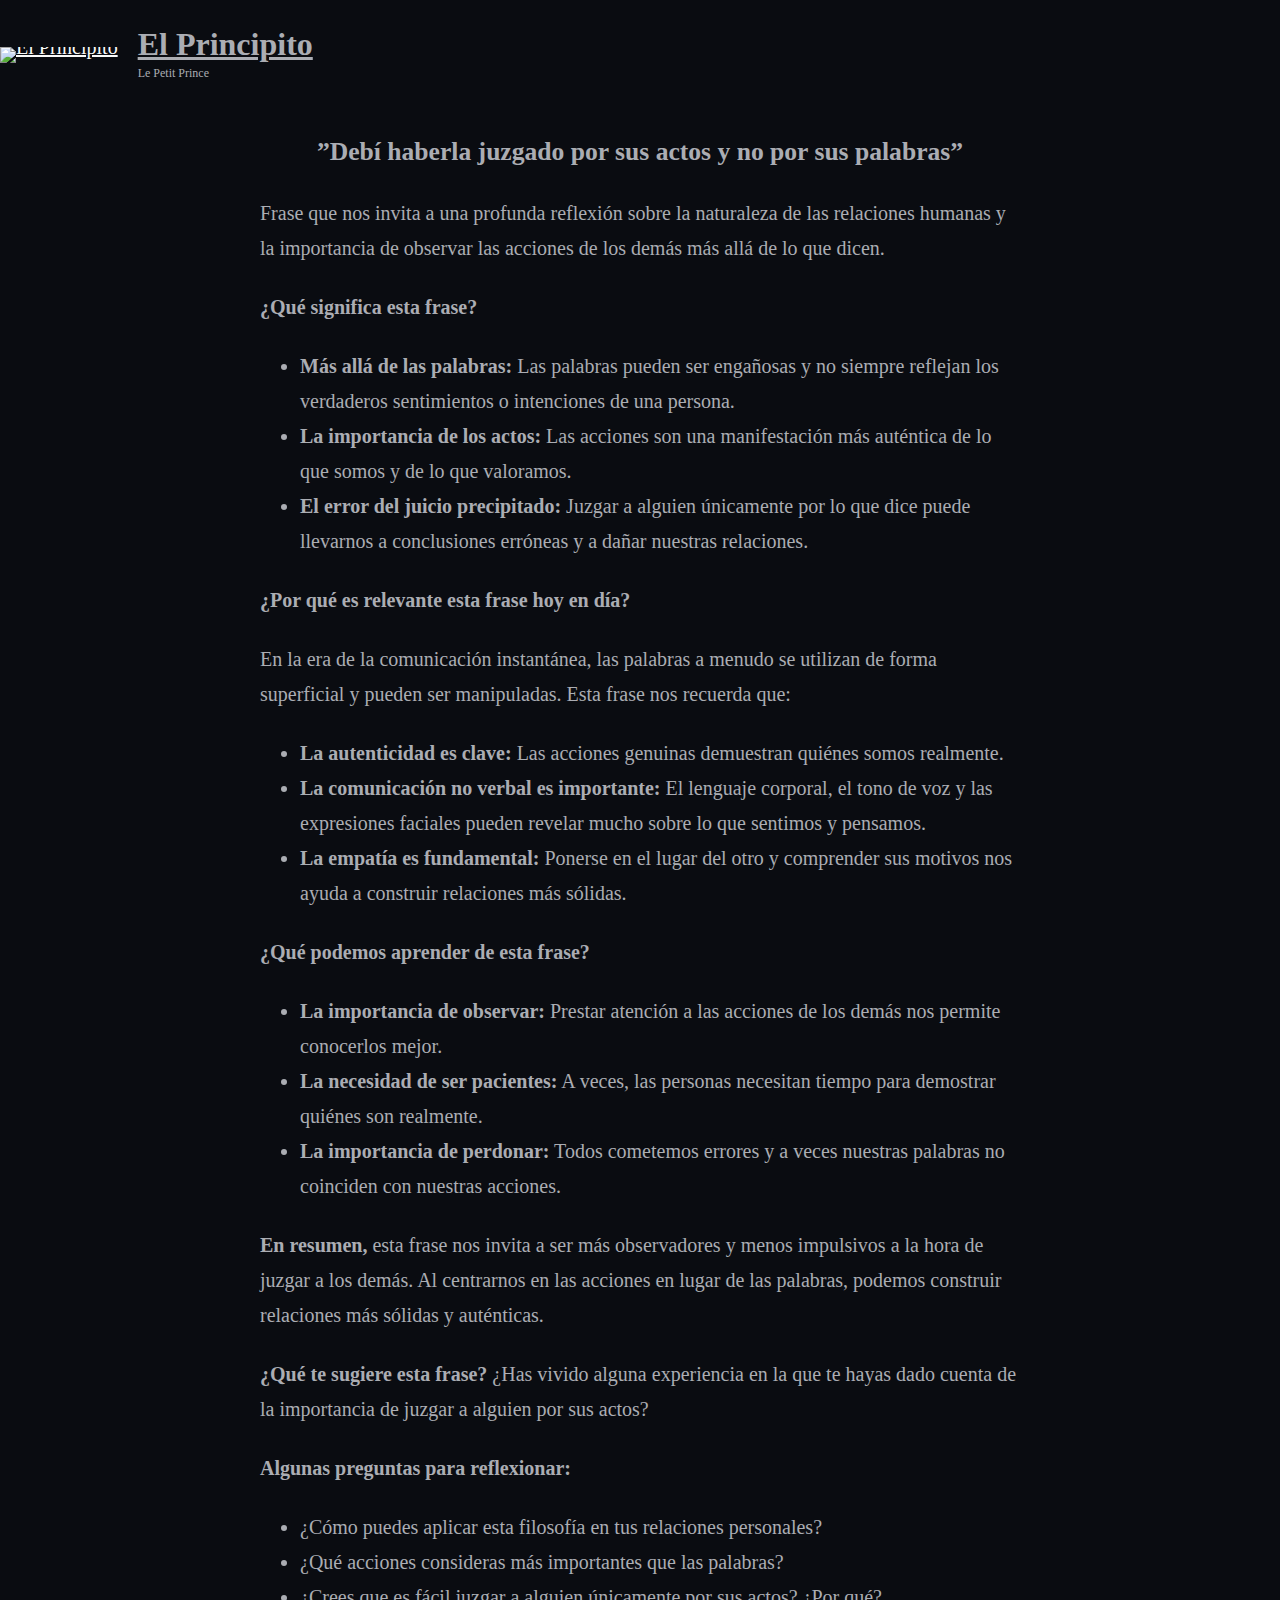
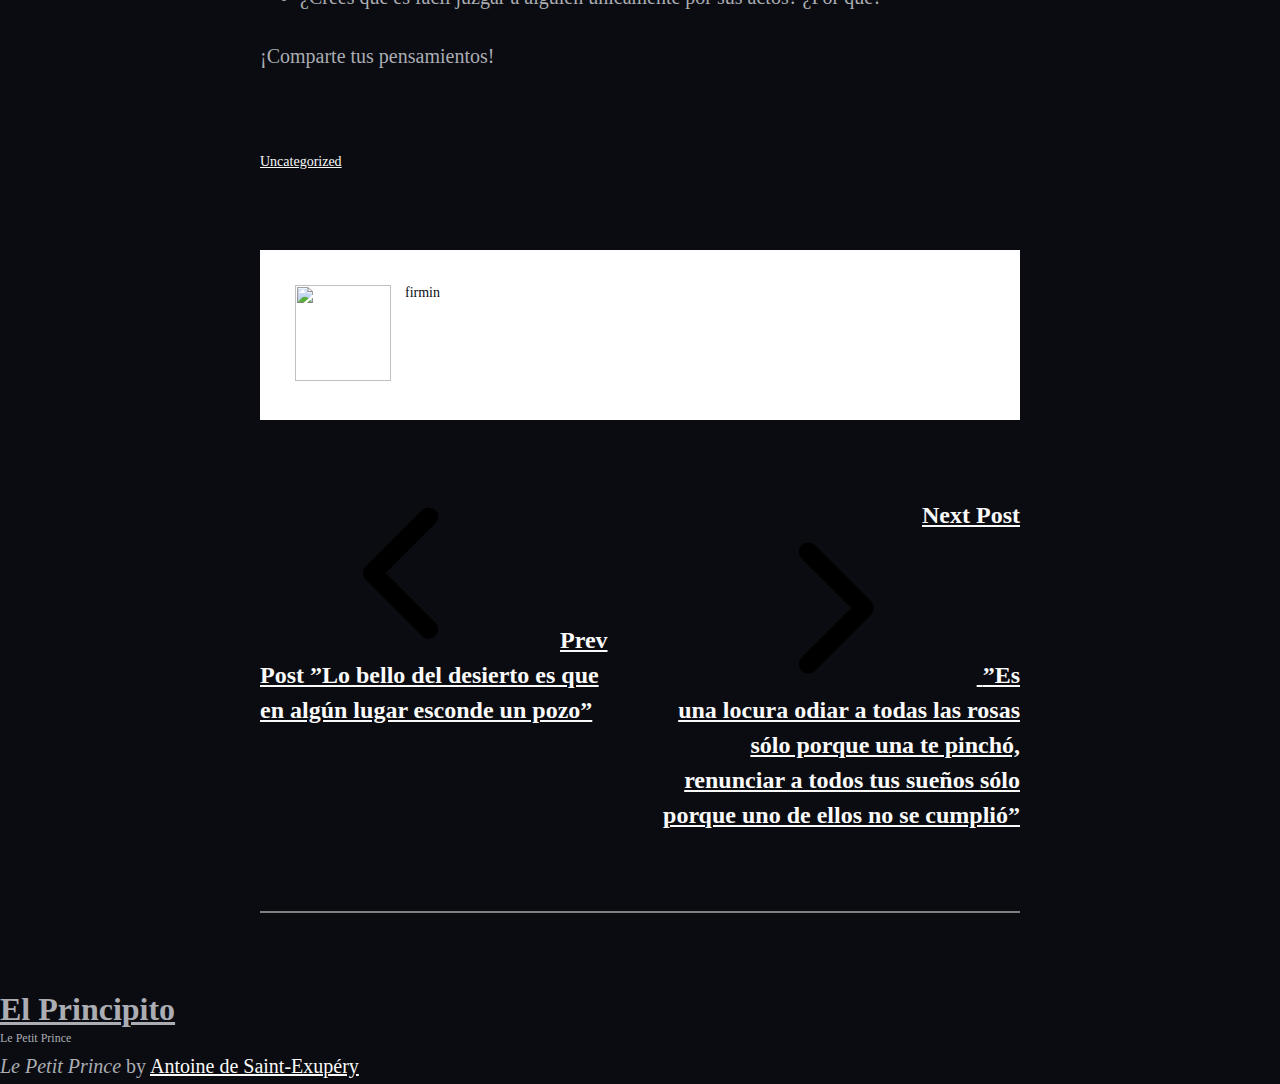
==== debi-haberla-juzgado-por-sus-actos-y-no-por-sus-palabras/index.html @ 92336f05 "El Principito" ====
<!DOCTYPE html>
<html lang="es">
<head>
	<meta charset="UTF-8">
	<meta name="viewport" content="width=device-width, initial-scale=1">
<meta name="robots" content="max-image-preview:large">
<title>”Debí haberla juzgado por sus actos y no por sus palabras” &#8211; El Principito</title>
<link rel="dns-prefetch" href="https:">
<link rel="alternate" type="application/rss+xml" title="El Principito &raquo; Feed" href="https:/feed/">
<link rel="alternate" type="application/rss+xml" title="El Principito &raquo; Feed de los comentarios" href="https:/comments/feed/">
<link rel="alternate" type="application/rss+xml" title="El Principito &raquo; Comentario ”Debí haberla juzgado por sus actos y no por sus palabras” del feed" href="https:/debi-haberla-juzgado-por-sus-actos-y-no-por-sus-palabras/feed/">
<script>
window._wpemojiSettings = {"baseUrl":"https:\/\/s.w.org\/images\/core\/emoji\/15.0.3\/72x72\/","ext":".png","svgUrl":"https:\/\/s.w.org\/images\/core\/emoji\/15.0.3\/svg\/","svgExt":".svg","source":{"concatemoji":"https:\/wp-includes\/js\/wp-emoji-release.min.js?ver=6.6.2"}};
/*! This file is auto-generated */
!function(i,n){var o,s,e;function c(e){try{var t={supportTests:e,timestamp:(new Date).valueOf()};sessionStorage.setItem(o,JSON.stringify(t))}catch(e){}}function p(e,t,n){e.clearRect(0,0,e.canvas.width,e.canvas.height),e.fillText(t,0,0);var t=new Uint32Array(e.getImageData(0,0,e.canvas.width,e.canvas.height).data),r=(e.clearRect(0,0,e.canvas.width,e.canvas.height),e.fillText(n,0,0),new Uint32Array(e.getImageData(0,0,e.canvas.width,e.canvas.height).data));return t.every(function(e,t){return e===r[t]})}function u(e,t,n){switch(t){case"flag":return n(e,"🏳️‍⚧️","🏳️​⚧️")?!1:!n(e,"🇺🇳","🇺​🇳")&&!n(e,"🏴󠁧󠁢󠁥󠁮󠁧󠁿","🏴​󠁧​󠁢​󠁥​󠁮​󠁧​󠁿");case"emoji":return!n(e,"🐦‍⬛","🐦​⬛")}return!1}function f(e,t,n){var r="undefined"!=typeof WorkerGlobalScope&&self instanceof WorkerGlobalScope?new OffscreenCanvas(300,150):i.createElement("canvas"),a=r.getContext("2d",{willReadFrequently:!0}),o=(a.textBaseline="top",a.font="600 32px Arial",{});return e.forEach(function(e){o[e]=t(a,e,n)}),o}function t(e){var t=i.createElement("script");t.src=e,t.defer=!0,i.head.appendChild(t)}"undefined"!=typeof Promise&&(o="wpEmojiSettingsSupports",s=["flag","emoji"],n.supports={everything:!0,everythingExceptFlag:!0},e=new Promise(function(e){i.addEventListener("DOMContentLoaded",e,{once:!0})}),new Promise(function(t){var n=function(){try{var e=JSON.parse(sessionStorage.getItem(o));if("object"==typeof e&&"number"==typeof e.timestamp&&(new Date).valueOf()<e.timestamp+604800&&"object"==typeof e.supportTests)return e.supportTests}catch(e){}return null}();if(!n){if("undefined"!=typeof Worker&&"undefined"!=typeof OffscreenCanvas&&"undefined"!=typeof URL&&URL.createObjectURL&&"undefined"!=typeof Blob)try{var e="postMessage("+f.toString()+"("+[JSON.stringify(s),u.toString(),p.toString()].join(",")+"));",r=new Blob([e],{type:"text/javascript"}),a=new Worker(URL.createObjectURL(r),{name:"wpTestEmojiSupports"});return void(a.onmessage=function(e){c(n=e.data),a.terminate(),t(n)})}catch(e){}c(n=f(s,u,p))}t(n)}).then(function(e){for(var t in e)n.supports[t]=e[t],n.supports.everything=n.supports.everything&&n.supports[t],"flag"!==t&&(n.supports.everythingExceptFlag=n.supports.everythingExceptFlag&&n.supports[t]);n.supports.everythingExceptFlag=n.supports.everythingExceptFlag&&!n.supports.flag,n.DOMReady=!1,n.readyCallback=function(){n.DOMReady=!0}}).then(function(){return e}).then(function(){var e;n.supports.everything||(n.readyCallback(),(e=n.source||{}).concatemoji?t(e.concatemoji):e.wpemoji&&e.twemoji&&(t(e.twemoji),t(e.wpemoji)))}))}((window,document),window._wpemojiSettings);
</script>
<style id="wp-block-site-logo-inline-css">.wp-block-site-logo{box-sizing:border-box;line-height:0}.wp-block-site-logo a{display:inline-block;line-height:0}.wp-block-site-logo.is-default-size img{height:auto;width:120px}.wp-block-site-logo img{height:auto;max-width:100%}.wp-block-site-logo a,.wp-block-site-logo img{border-radius:inherit}.wp-block-site-logo.aligncenter{margin-left:auto;margin-right:auto;text-align:center}:root :where(.wp-block-site-logo.is-style-rounded){border-radius:9999px}</style>
<style id="wp-block-site-title-inline-css">:root :where(.wp-block-site-title a){color:inherit}</style>
<style id="wp-block-group-inline-css">.wp-block-group{box-sizing:border-box}:where(.wp-block-group.wp-block-group-is-layout-constrained){position:relative}</style>
<style id="wp-block-group-theme-inline-css">:where(.wp-block-group.has-background){padding:1.25em 2.375em}</style>
<style id="wp-block-template-part-theme-inline-css">:root :where(.wp-block-template-part.has-background){margin-bottom:0;margin-top:0;padding:1.25em 2.375em}</style>
<style id="wp-block-post-title-inline-css">.wp-block-post-title{box-sizing:border-box;word-break:break-word}.wp-block-post-title a{display:inline-block}</style>
<style id="wp-block-post-featured-image-inline-css">.wp-block-post-featured-image{margin-left:0;margin-right:0}.wp-block-post-featured-image a{display:block;height:100%}.wp-block-post-featured-image :where(img){box-sizing:border-box;height:auto;max-width:100%;vertical-align:bottom;width:100%}.wp-block-post-featured-image.alignfull img,.wp-block-post-featured-image.alignwide img{width:100%}.wp-block-post-featured-image .wp-block-post-featured-image__overlay.has-background-dim{background-color:#000;inset:0;position:absolute}.wp-block-post-featured-image{position:relative}.wp-block-post-featured-image .wp-block-post-featured-image__overlay.has-background-gradient{background-color:initial}.wp-block-post-featured-image .wp-block-post-featured-image__overlay.has-background-dim-0{opacity:0}.wp-block-post-featured-image .wp-block-post-featured-image__overlay.has-background-dim-10{opacity:.1}.wp-block-post-featured-image .wp-block-post-featured-image__overlay.has-background-dim-20{opacity:.2}.wp-block-post-featured-image .wp-block-post-featured-image__overlay.has-background-dim-30{opacity:.3}.wp-block-post-featured-image .wp-block-post-featured-image__overlay.has-background-dim-40{opacity:.4}.wp-block-post-featured-image .wp-block-post-featured-image__overlay.has-background-dim-50{opacity:.5}.wp-block-post-featured-image .wp-block-post-featured-image__overlay.has-background-dim-60{opacity:.6}.wp-block-post-featured-image .wp-block-post-featured-image__overlay.has-background-dim-70{opacity:.7}.wp-block-post-featured-image .wp-block-post-featured-image__overlay.has-background-dim-80{opacity:.8}.wp-block-post-featured-image .wp-block-post-featured-image__overlay.has-background-dim-90{opacity:.9}.wp-block-post-featured-image .wp-block-post-featured-image__overlay.has-background-dim-100{opacity:1}.wp-block-post-featured-image:where(.alignleft,.alignright){width:100%}</style>
<style id="wp-block-paragraph-inline-css">.is-small-text{font-size:.875em}.is-regular-text{font-size:1em}.is-large-text{font-size:2.25em}.is-larger-text{font-size:3em}.has-drop-cap:not(:focus):first-letter{float:left;font-size:8.4em;font-style:normal;font-weight:100;line-height:.68;margin:.05em .1em 0 0;text-transform:uppercase}body.rtl .has-drop-cap:not(:focus):first-letter{float:none;margin-left:.1em}p.has-drop-cap.has-background{overflow:hidden}:root :where(p.has-background){padding:1.25em 2.375em}:where(p.has-text-color:not(.has-link-color)) a{color:inherit}p.has-text-align-left[style*="writing-mode:vertical-lr"],p.has-text-align-right[style*="writing-mode:vertical-rl"]{rotate:180deg}</style>
<style id="wp-block-list-inline-css">ol,ul{box-sizing:border-box}:root :where(ul.has-background,ol.has-background){padding:1.25em 2.375em}</style>
<style id="wp-block-spacer-inline-css">.wp-block-spacer{clear:both}</style>
<style id="wp-block-post-terms-inline-css">.wp-block-post-terms{box-sizing:border-box}.wp-block-post-terms .wp-block-post-terms__separator{white-space:pre-wrap}</style>
<style id="wp-block-post-author-inline-css">.wp-block-post-author{display:flex;flex-wrap:wrap}.wp-block-post-author__byline{font-size:.5em;margin-bottom:0;margin-top:0;width:100%}.wp-block-post-author__avatar{margin-right:1em}.wp-block-post-author__bio{font-size:.7em;margin-bottom:.7em}.wp-block-post-author__content{flex-basis:0;flex-grow:1}.wp-block-post-author__name{margin:0}</style>
<style id="wp-block-post-navigation-link-inline-css">.wp-block-post-navigation-link .wp-block-post-navigation-link__arrow-previous{display:inline-block;margin-right:1ch}.wp-block-post-navigation-link .wp-block-post-navigation-link__arrow-previous:not(.is-arrow-chevron){transform:scaleX(1)}.wp-block-post-navigation-link .wp-block-post-navigation-link__arrow-next{display:inline-block;margin-left:1ch}.wp-block-post-navigation-link .wp-block-post-navigation-link__arrow-next:not(.is-arrow-chevron){transform:scaleX(1)}.wp-block-post-navigation-link.has-text-align-left[style*="writing-mode: vertical-lr"],.wp-block-post-navigation-link.has-text-align-right[style*="writing-mode: vertical-rl"]{rotate:180deg}</style>
<style id="wp-block-columns-inline-css">.wp-block-columns{align-items:normal!important;box-sizing:border-box;display:flex;flex-wrap:wrap!important}@media (min-width:782px){.wp-block-columns{flex-wrap:nowrap!important}}.wp-block-columns.are-vertically-aligned-top{align-items:flex-start}.wp-block-columns.are-vertically-aligned-center{align-items:center}.wp-block-columns.are-vertically-aligned-bottom{align-items:flex-end}@media (max-width:781px){.wp-block-columns:not(.is-not-stacked-on-mobile)>.wp-block-column{flex-basis:100%!important}}@media (min-width:782px){.wp-block-columns:not(.is-not-stacked-on-mobile)>.wp-block-column{flex-basis:0;flex-grow:1}.wp-block-columns:not(.is-not-stacked-on-mobile)>.wp-block-column[style*=flex-basis]{flex-grow:0}}.wp-block-columns.is-not-stacked-on-mobile{flex-wrap:nowrap!important}.wp-block-columns.is-not-stacked-on-mobile>.wp-block-column{flex-basis:0;flex-grow:1}.wp-block-columns.is-not-stacked-on-mobile>.wp-block-column[style*=flex-basis]{flex-grow:0}:where(.wp-block-columns){margin-bottom:1.75em}:where(.wp-block-columns.has-background){padding:1.25em 2.375em}.wp-block-column{flex-grow:1;min-width:0;overflow-wrap:break-word;word-break:break-word}.wp-block-column.is-vertically-aligned-top{align-self:flex-start}.wp-block-column.is-vertically-aligned-center{align-self:center}.wp-block-column.is-vertically-aligned-bottom{align-self:flex-end}.wp-block-column.is-vertically-aligned-stretch{align-self:stretch}.wp-block-column.is-vertically-aligned-bottom,.wp-block-column.is-vertically-aligned-center,.wp-block-column.is-vertically-aligned-top{width:100%}</style>
<style id="wp-block-separator-inline-css">@charset "UTF-8";.wp-block-separator{border:none;border-top:2px solid}:root :where(.wp-block-separator.is-style-dots){height:auto;line-height:1;text-align:center}:root :where(.wp-block-separator.is-style-dots):before{color:currentColor;content:"···";font-family:serif;font-size:1.5em;letter-spacing:2em;padding-left:2em}.wp-block-separator.is-style-dots{background:none!important;border:none!important}</style>
<style id="wp-block-separator-theme-inline-css">.wp-block-separator.has-css-opacity{opacity:.4}.wp-block-separator{border:none;border-bottom:2px solid;margin-left:auto;margin-right:auto}.wp-block-separator.has-alpha-channel-opacity{opacity:1}.wp-block-separator:not(.is-style-wide):not(.is-style-dots){width:100px}.wp-block-separator.has-background:not(.is-style-dots){border-bottom:none;height:1px}.wp-block-separator.has-background:not(.is-style-wide):not(.is-style-dots){height:2px}</style>
<style id="wp-block-buttons-inline-css">.wp-block-buttons.is-vertical{flex-direction:column}.wp-block-buttons.is-vertical>.wp-block-button:last-child{margin-bottom:0}.wp-block-buttons>.wp-block-button{display:inline-block;margin:0}.wp-block-buttons.is-content-justification-left{justify-content:flex-start}.wp-block-buttons.is-content-justification-left.is-vertical{align-items:flex-start}.wp-block-buttons.is-content-justification-center{justify-content:center}.wp-block-buttons.is-content-justification-center.is-vertical{align-items:center}.wp-block-buttons.is-content-justification-right{justify-content:flex-end}.wp-block-buttons.is-content-justification-right.is-vertical{align-items:flex-end}.wp-block-buttons.is-content-justification-space-between{justify-content:space-between}.wp-block-buttons.aligncenter{text-align:center}.wp-block-buttons:not(.is-content-justification-space-between,.is-content-justification-right,.is-content-justification-left,.is-content-justification-center) .wp-block-button.aligncenter{margin-left:auto;margin-right:auto;width:100%}.wp-block-buttons[style*=text-decoration] .wp-block-button,.wp-block-buttons[style*=text-decoration] .wp-block-button__link{text-decoration:inherit}.wp-block-buttons.has-custom-font-size .wp-block-button__link{font-size:inherit}.wp-block-button.aligncenter{text-align:center}</style>
<style id="wp-block-button-inline-css">.wp-block-button__link{box-sizing:border-box;cursor:pointer;display:inline-block;text-align:center;word-break:break-word}.wp-block-button__link.aligncenter{text-align:center}.wp-block-button__link.alignright{text-align:right}:where(.wp-block-button__link){border-radius:9999px;box-shadow:none;padding:calc(.667em + 2px) calc(1.333em + 2px);text-decoration:none}.wp-block-button[style*=text-decoration] .wp-block-button__link{text-decoration:inherit}.wp-block-buttons>.wp-block-button.has-custom-width{max-width:none}.wp-block-buttons>.wp-block-button.has-custom-width .wp-block-button__link{width:100%}.wp-block-buttons>.wp-block-button.has-custom-font-size .wp-block-button__link{font-size:inherit}.wp-block-buttons>.wp-block-button.wp-block-button__width-25{width:calc(25% - var(--wp--style--block-gap, .5em)*.75)}.wp-block-buttons>.wp-block-button.wp-block-button__width-50{width:calc(50% - var(--wp--style--block-gap, .5em)*.5)}.wp-block-buttons>.wp-block-button.wp-block-button__width-75{width:calc(75% - var(--wp--style--block-gap, .5em)*.25)}.wp-block-buttons>.wp-block-button.wp-block-button__width-100{flex-basis:100%;width:100%}.wp-block-buttons.is-vertical>.wp-block-button.wp-block-button__width-25{width:25%}.wp-block-buttons.is-vertical>.wp-block-button.wp-block-button__width-50{width:50%}.wp-block-buttons.is-vertical>.wp-block-button.wp-block-button__width-75{width:75%}.wp-block-button.is-style-squared,.wp-block-button__link.wp-block-button.is-style-squared{border-radius:0}.wp-block-button.no-border-radius,.wp-block-button__link.no-border-radius{border-radius:0!important}:root :where(.wp-block-button .wp-block-button__link.is-style-outline),:root :where(.wp-block-button.is-style-outline>.wp-block-button__link){border:2px solid;padding:.667em 1.333em}:root :where(.wp-block-button .wp-block-button__link.is-style-outline:not(.has-text-color)),:root :where(.wp-block-button.is-style-outline>.wp-block-button__link:not(.has-text-color)){color:currentColor}:root :where(.wp-block-button .wp-block-button__link.is-style-outline:not(.has-background)),:root :where(.wp-block-button.is-style-outline>.wp-block-button__link:not(.has-background)){background-color:initial;background-image:none}</style>
<style id="wp-emoji-styles-inline-css">img.wp-smiley, img.emoji {
		display: inline !important;
		border: none !important;
		box-shadow: none !important;
		height: 1em !important;
		width: 1em !important;
		margin: 0 0.07em !important;
		vertical-align: -0.1em !important;
		background: none !important;
		padding: 0 !important;
	}</style>
<style id="wp-block-library-inline-css">:root{--wp-admin-theme-color:#007cba;--wp-admin-theme-color--rgb:0,124,186;--wp-admin-theme-color-darker-10:#006ba1;--wp-admin-theme-color-darker-10--rgb:0,107,161;--wp-admin-theme-color-darker-20:#005a87;--wp-admin-theme-color-darker-20--rgb:0,90,135;--wp-admin-border-width-focus:2px;--wp-block-synced-color:#7a00df;--wp-block-synced-color--rgb:122,0,223;--wp-bound-block-color:var(--wp-block-synced-color)}@media (min-resolution:192dpi){:root{--wp-admin-border-width-focus:1.5px}}.wp-element-button{cursor:pointer}:root{--wp--preset--font-size--normal:16px;--wp--preset--font-size--huge:42px}:root .has-very-light-gray-background-color{background-color:#eee}:root .has-very-dark-gray-background-color{background-color:#313131}:root .has-very-light-gray-color{color:#eee}:root .has-very-dark-gray-color{color:#313131}:root .has-vivid-green-cyan-to-vivid-cyan-blue-gradient-background{background:linear-gradient(135deg,#00d084,#0693e3)}:root .has-purple-crush-gradient-background{background:linear-gradient(135deg,#34e2e4,#4721fb 50%,#ab1dfe)}:root .has-hazy-dawn-gradient-background{background:linear-gradient(135deg,#faaca8,#dad0ec)}:root .has-subdued-olive-gradient-background{background:linear-gradient(135deg,#fafae1,#67a671)}:root .has-atomic-cream-gradient-background{background:linear-gradient(135deg,#fdd79a,#004a59)}:root .has-nightshade-gradient-background{background:linear-gradient(135deg,#330968,#31cdcf)}:root .has-midnight-gradient-background{background:linear-gradient(135deg,#020381,#2874fc)}.has-regular-font-size{font-size:1em}.has-larger-font-size{font-size:2.625em}.has-normal-font-size{font-size:var(--wp--preset--font-size--normal)}.has-huge-font-size{font-size:var(--wp--preset--font-size--huge)}.has-text-align-center{text-align:center}.has-text-align-left{text-align:left}.has-text-align-right{text-align:right}#end-resizable-editor-section{display:none}.aligncenter{clear:both}.items-justified-left{justify-content:flex-start}.items-justified-center{justify-content:center}.items-justified-right{justify-content:flex-end}.items-justified-space-between{justify-content:space-between}.screen-reader-text{border:0;clip:rect(1px,1px,1px,1px);clip-path:inset(50%);height:1px;margin:-1px;overflow:hidden;padding:0;position:absolute;width:1px;word-wrap:normal!important}.screen-reader-text:focus{background-color:#ddd;clip:auto!important;clip-path:none;color:#444;display:block;font-size:1em;height:auto;left:5px;line-height:normal;padding:15px 23px 14px;text-decoration:none;top:5px;width:auto;z-index:100000}html :where(.has-border-color){border-style:solid}html :where([style*=border-top-color]){border-top-style:solid}html :where([style*=border-right-color]){border-right-style:solid}html :where([style*=border-bottom-color]){border-bottom-style:solid}html :where([style*=border-left-color]){border-left-style:solid}html :where([style*=border-width]){border-style:solid}html :where([style*=border-top-width]){border-top-style:solid}html :where([style*=border-right-width]){border-right-style:solid}html :where([style*=border-bottom-width]){border-bottom-style:solid}html :where([style*=border-left-width]){border-left-style:solid}html :where(img[class*=wp-image-]){height:auto;max-width:100%}:where(figure){margin:0 0 1em}html :where(.is-position-sticky){--wp-admin--admin-bar--position-offset:var(--wp-admin--admin-bar--height,0px)}@media screen and (max-width:600px){html :where(.is-position-sticky){--wp-admin--admin-bar--position-offset:0px}}</style>
<style id="global-styles-inline-css">:root{--wp--preset--aspect-ratio--square: 1;--wp--preset--aspect-ratio--4-3: 4/3;--wp--preset--aspect-ratio--3-4: 3/4;--wp--preset--aspect-ratio--3-2: 3/2;--wp--preset--aspect-ratio--2-3: 2/3;--wp--preset--aspect-ratio--16-9: 16/9;--wp--preset--aspect-ratio--9-16: 9/16;--wp--preset--color--black: #000000;--wp--preset--color--cyan-bluish-gray: #abb8c3;--wp--preset--color--white: #ffffff;--wp--preset--color--pale-pink: #f78da7;--wp--preset--color--vivid-red: #cf2e2e;--wp--preset--color--luminous-vivid-orange: #ff6900;--wp--preset--color--luminous-vivid-amber: #fcb900;--wp--preset--color--light-green-cyan: #7bdcb5;--wp--preset--color--vivid-green-cyan: #00d084;--wp--preset--color--pale-cyan-blue: #8ed1fc;--wp--preset--color--vivid-cyan-blue: #0693e3;--wp--preset--color--vivid-purple: #9b51e0;--wp--preset--color--background: #0A0C11;--wp--preset--color--foreground: #ffffff;--wp--preset--color--primary: #2292b1;--wp--preset--color--secondary: #222222;--wp--preset--color--tertiary: #0a0a0a;--wp--preset--color--text-link: #fafafa;--wp--preset--color--body-text: #abadb3;--wp--preset--color--meta: #666666;--wp--preset--color--border-color: #323438;--wp--preset--color--color-light: #fbfbfb;--wp--preset--color--color-dark: #000000;--wp--preset--color--footer-text: #999999;--wp--preset--color--footer-border-dark: #313131;--wp--preset--color--gray: #cccccc;--wp--preset--color--patrick-blue: #1b3385;--wp--preset--color--blue-green: #25c5c9;--wp--preset--gradient--vivid-cyan-blue-to-vivid-purple: linear-gradient(135deg,rgba(6,147,227,1) 0%,rgb(155,81,224) 100%);--wp--preset--gradient--light-green-cyan-to-vivid-green-cyan: linear-gradient(135deg,rgb(122,220,180) 0%,rgb(0,208,130) 100%);--wp--preset--gradient--luminous-vivid-amber-to-luminous-vivid-orange: linear-gradient(135deg,rgba(252,185,0,1) 0%,rgba(255,105,0,1) 100%);--wp--preset--gradient--luminous-vivid-orange-to-vivid-red: linear-gradient(135deg,rgba(255,105,0,1) 0%,rgb(207,46,46) 100%);--wp--preset--gradient--very-light-gray-to-cyan-bluish-gray: linear-gradient(135deg,rgb(238,238,238) 0%,rgb(169,184,195) 100%);--wp--preset--gradient--cool-to-warm-spectrum: linear-gradient(135deg,rgb(74,234,220) 0%,rgb(151,120,209) 20%,rgb(207,42,186) 40%,rgb(238,44,130) 60%,rgb(251,105,98) 80%,rgb(254,248,76) 100%);--wp--preset--gradient--blush-light-purple: linear-gradient(135deg,rgb(255,206,236) 0%,rgb(152,150,240) 100%);--wp--preset--gradient--blush-bordeaux: linear-gradient(135deg,rgb(254,205,165) 0%,rgb(254,45,45) 50%,rgb(107,0,62) 100%);--wp--preset--gradient--luminous-dusk: linear-gradient(135deg,rgb(255,203,112) 0%,rgb(199,81,192) 50%,rgb(65,88,208) 100%);--wp--preset--gradient--pale-ocean: linear-gradient(135deg,rgb(255,245,203) 0%,rgb(182,227,212) 50%,rgb(51,167,181) 100%);--wp--preset--gradient--electric-grass: linear-gradient(135deg,rgb(202,248,128) 0%,rgb(113,206,126) 100%);--wp--preset--gradient--midnight: linear-gradient(135deg,rgb(2,3,129) 0%,rgb(40,116,252) 100%);--wp--preset--gradient--horizontal-patrick-blue-to-blue-green: linear-gradient(to right,var(--wp--preset--color--patrick-blue) 0%,var(--wp--preset--color--blue-green) 100%);--wp--preset--font-size--small: 15px;--wp--preset--font-size--medium: 16px;--wp--preset--font-size--large: clamp(24px,4.2vw,32px);--wp--preset--font-size--x-large: 42px;--wp--preset--font-size--tiny: 13px;--wp--preset--font-size--extra-small: 14px;--wp--preset--font-size--upper-heading: 18px;--wp--preset--font-size--normal: clamp(18px,1.6vw,20px);--wp--preset--font-size--content-heading: clamp(22px,3vw,24px);--wp--preset--font-size--extra-large: clamp(28px,6vw,36px);--wp--preset--font-size--product-heading: clamp(32px,4.8vw,42px);--wp--preset--font-size--huge: clamp(42px,5.2vw,80px);--wp--preset--font-size--colossal: clamp(46px,5.2vw,110px);--wp--preset--font-family--poppins: "Poppins", serif;--wp--preset--spacing--20: 0.44rem;--wp--preset--spacing--30: 0.67rem;--wp--preset--spacing--40: 1rem;--wp--preset--spacing--50: 1.5rem;--wp--preset--spacing--60: 2.25rem;--wp--preset--spacing--70: 3.38rem;--wp--preset--spacing--80: 5.06rem;--wp--preset--shadow--natural: 6px 6px 9px rgba(0, 0, 0, 0.2);--wp--preset--shadow--deep: 12px 12px 50px rgba(0, 0, 0, 0.4);--wp--preset--shadow--sharp: 6px 6px 0px rgba(0, 0, 0, 0.2);--wp--preset--shadow--outlined: 6px 6px 0px -3px rgba(255, 255, 255, 1), 6px 6px rgba(0, 0, 0, 1);--wp--preset--shadow--crisp: 6px 6px 0px rgba(0, 0, 0, 1);--wp--custom--spacing--tiny: clamp(21px, 2vw, 28px);--wp--custom--spacing--extra-small: clamp(28px, 3.5vw, 35px);--wp--custom--spacing--wp-comment-horizontal: clamp(30px, 3.7vw, 70px);--wp--custom--spacing--wp-comment-vertical: clamp(30px, 3.5vw, 49px);--wp--custom--spacing--wp-block-sidebar: clamp(7px,3.5vw,60px);--wp--custom--spacing--wp-block-sidebar-widget: clamp(35px, 3.5vw, 49px);--wp--custom--spacing--wp-block-page-numbers: clamp(49px, 3.3vw, 63px);--wp--custom--spacing--wp-footer-vertical: clamp(30px, 4vw, 70px);--wp--custom--spacing--normal: clamp(30px, 3.5vw, 40px);--wp--custom--spacing--small: max(1.75rem, 5vw);--wp--custom--spacing--medium: clamp(2rem, 8vw, calc(4 * var(--wp--style--block-gap)));--wp--custom--spacing--large: clamp(3.5rem, 10vw, 5.0625rem);--wp--custom--spacing--outer: var(--wp--custom--spacing--small, 1.25rem);--wp--custom--spacing--section-block-top: clamp(42px, 7.5vw, 140px);--wp--custom--spacing--section-block-bottom: clamp(12px, 5.5vw, 70px);--wp--custom--spacing--section-pricing-content: clamp(21px, 5.5vw, 42px);--wp--custom--spacing--main-block-gap: clamp(42px, 4.5vw, 70px);--wp--custom--spacing--testimonial-inner-gap: clamp(35px, 3.5vw, 42px);--wp--custom--spacing--group-heading-bottom-gap: clamp(35px, 3.5vw, 56px);--wp--custom--typography--font-size--heading-one: clamp(36px,3.5vw,58px);--wp--custom--typography--font-size--heading-two: clamp(32px,2.6vw,49px);--wp--custom--typography--font-size--heading-three: clamp(28px,1.9vw,36px);--wp--custom--typography--font-size--heading-four: clamp(24px,2vw,28px);--wp--custom--typography--font-size--heading-five: clamp(22px,1.3vw,24px);--wp--custom--typography--font-size--heading-six: 18px;--wp--custom--typography--font-size--huge-post-title: clamp(38px,4vw,70px);--wp--custom--typography--line-height--heading-one: 1.38;--wp--custom--typography--line-height--heading-two: 1.43;--wp--custom--typography--line-height--heading-three: 1.31;--wp--custom--typography--line-height--heading-four: 1.5;--wp--custom--typography--line-height--heading-five: 1.458333333333333;--wp--custom--typography--line-height--heading-six: 1.56;--wp--custom--typography--line-height--paragraph: 1.75;--wp--custom--typography--line-height--post-title: 1.38;--wp--custom--typography--line-height--extra-small: 21px;--wp--custom--typography--line-height--small: 28px;--wp--custom--typography--line-height--normal: normal;--wp--custom--typography--font-weight--light: 300;--wp--custom--typography--font-weight--regular: 400;--wp--custom--typography--font-weight--medium: 500;--wp--custom--typography--font-weight--bold: 700;--wp--custom--typography--font-weight--black: 900;}:root { --wp--style--global--content-size: 760px;--wp--style--global--wide-size: 1400px; }:where(body) { margin: 0; }.wp-site-blocks > .alignleft { float: left; margin-right: 2em; }.wp-site-blocks > .alignright { float: right; margin-left: 2em; }.wp-site-blocks > .aligncenter { justify-content: center; margin-left: auto; margin-right: auto; }:where(.wp-site-blocks) > * { margin-block-start: 1.5rem; margin-block-end: 0; }:where(.wp-site-blocks) > :first-child { margin-block-start: 0; }:where(.wp-site-blocks) > :last-child { margin-block-end: 0; }:root { --wp--style--block-gap: 1.5rem; }:root :where(.is-layout-flow) > :first-child{margin-block-start: 0;}:root :where(.is-layout-flow) > :last-child{margin-block-end: 0;}:root :where(.is-layout-flow) > *{margin-block-start: 1.5rem;margin-block-end: 0;}:root :where(.is-layout-constrained) > :first-child{margin-block-start: 0;}:root :where(.is-layout-constrained) > :last-child{margin-block-end: 0;}:root :where(.is-layout-constrained) > *{margin-block-start: 1.5rem;margin-block-end: 0;}:root :where(.is-layout-flex){gap: 1.5rem;}:root :where(.is-layout-grid){gap: 1.5rem;}.is-layout-flow > .alignleft{float: left;margin-inline-start: 0;margin-inline-end: 2em;}.is-layout-flow > .alignright{float: right;margin-inline-start: 2em;margin-inline-end: 0;}.is-layout-flow > .aligncenter{margin-left: auto !important;margin-right: auto !important;}.is-layout-constrained > .alignleft{float: left;margin-inline-start: 0;margin-inline-end: 2em;}.is-layout-constrained > .alignright{float: right;margin-inline-start: 2em;margin-inline-end: 0;}.is-layout-constrained > .aligncenter{margin-left: auto !important;margin-right: auto !important;}.is-layout-constrained > :where(:not(.alignleft):not(.alignright):not(.alignfull)){max-width: var(--wp--style--global--content-size);margin-left: auto !important;margin-right: auto !important;}.is-layout-constrained > .alignwide{max-width: var(--wp--style--global--wide-size);}body .is-layout-flex{display: flex;}.is-layout-flex{flex-wrap: wrap;align-items: center;}.is-layout-flex > :is(*, div){margin: 0;}body .is-layout-grid{display: grid;}.is-layout-grid > :is(*, div){margin: 0;}body{background-color: var(--wp--preset--color--background);color: var(--wp--preset--color--body-text);font-family: var(--wp--preset--font-family--poppins);font-size: var(--wp--preset--font-size--normal);font-weight: 400;line-height: var(--wp--custom--typography--line-height--paragraph);padding-top: 0px;padding-right: 0px;padding-bottom: 0px;padding-left: 0px;}a:where(:not(.wp-element-button)){color: var(--wp--preset--color--text-link);text-decoration: underline;}h1{font-size: var(--wp--custom--typography--font-size--heading-one);line-height: var(--wp--custom--typography--line-height--heading-one);}h2{font-size: var(--wp--custom--typography--font-size--heading-two);line-height: var(--wp--custom--typography--line-height--heading-two);}h3{font-size: var(--wp--custom--typography--font-size--heading-three);line-height: var(--wp--custom--typography--line-height--heading-three);}h4{font-size: var(--wp--custom--typography--font-size--heading-four);line-height: var(--wp--custom--typography--line-height--heading-four);}h5{font-size: var(--wp--custom--typography--font-size--heading-five);line-height: var(--wp--custom--typography--line-height--heading-five);}h6{font-size: var(--wp--custom--typography--font-size--heading-six);line-height: var(--wp--custom--typography--line-height--heading-six);}:root :where(.wp-element-button, .wp-block-button__link){background-color: #32373c;border-width: 0;color: #fff;font-family: inherit;font-size: inherit;line-height: inherit;padding: calc(0.667em + 2px) calc(1.333em + 2px);text-decoration: none;}.has-black-color{color: var(--wp--preset--color--black) !important;}.has-cyan-bluish-gray-color{color: var(--wp--preset--color--cyan-bluish-gray) !important;}.has-white-color{color: var(--wp--preset--color--white) !important;}.has-pale-pink-color{color: var(--wp--preset--color--pale-pink) !important;}.has-vivid-red-color{color: var(--wp--preset--color--vivid-red) !important;}.has-luminous-vivid-orange-color{color: var(--wp--preset--color--luminous-vivid-orange) !important;}.has-luminous-vivid-amber-color{color: var(--wp--preset--color--luminous-vivid-amber) !important;}.has-light-green-cyan-color{color: var(--wp--preset--color--light-green-cyan) !important;}.has-vivid-green-cyan-color{color: var(--wp--preset--color--vivid-green-cyan) !important;}.has-pale-cyan-blue-color{color: var(--wp--preset--color--pale-cyan-blue) !important;}.has-vivid-cyan-blue-color{color: var(--wp--preset--color--vivid-cyan-blue) !important;}.has-vivid-purple-color{color: var(--wp--preset--color--vivid-purple) !important;}.has-background-color{color: var(--wp--preset--color--background) !important;}.has-foreground-color{color: var(--wp--preset--color--foreground) !important;}.has-primary-color{color: var(--wp--preset--color--primary) !important;}.has-secondary-color{color: var(--wp--preset--color--secondary) !important;}.has-tertiary-color{color: var(--wp--preset--color--tertiary) !important;}.has-text-link-color{color: var(--wp--preset--color--text-link) !important;}.has-body-text-color{color: var(--wp--preset--color--body-text) !important;}.has-meta-color{color: var(--wp--preset--color--meta) !important;}.has-border-color-color{color: var(--wp--preset--color--border-color) !important;}.has-color-light-color{color: var(--wp--preset--color--color-light) !important;}.has-color-dark-color{color: var(--wp--preset--color--color-dark) !important;}.has-footer-text-color{color: var(--wp--preset--color--footer-text) !important;}.has-footer-border-dark-color{color: var(--wp--preset--color--footer-border-dark) !important;}.has-gray-color{color: var(--wp--preset--color--gray) !important;}.has-patrick-blue-color{color: var(--wp--preset--color--patrick-blue) !important;}.has-blue-green-color{color: var(--wp--preset--color--blue-green) !important;}.has-black-background-color{background-color: var(--wp--preset--color--black) !important;}.has-cyan-bluish-gray-background-color{background-color: var(--wp--preset--color--cyan-bluish-gray) !important;}.has-white-background-color{background-color: var(--wp--preset--color--white) !important;}.has-pale-pink-background-color{background-color: var(--wp--preset--color--pale-pink) !important;}.has-vivid-red-background-color{background-color: var(--wp--preset--color--vivid-red) !important;}.has-luminous-vivid-orange-background-color{background-color: var(--wp--preset--color--luminous-vivid-orange) !important;}.has-luminous-vivid-amber-background-color{background-color: var(--wp--preset--color--luminous-vivid-amber) !important;}.has-light-green-cyan-background-color{background-color: var(--wp--preset--color--light-green-cyan) !important;}.has-vivid-green-cyan-background-color{background-color: var(--wp--preset--color--vivid-green-cyan) !important;}.has-pale-cyan-blue-background-color{background-color: var(--wp--preset--color--pale-cyan-blue) !important;}.has-vivid-cyan-blue-background-color{background-color: var(--wp--preset--color--vivid-cyan-blue) !important;}.has-vivid-purple-background-color{background-color: var(--wp--preset--color--vivid-purple) !important;}.has-background-background-color{background-color: var(--wp--preset--color--background) !important;}.has-foreground-background-color{background-color: var(--wp--preset--color--foreground) !important;}.has-primary-background-color{background-color: var(--wp--preset--color--primary) !important;}.has-secondary-background-color{background-color: var(--wp--preset--color--secondary) !important;}.has-tertiary-background-color{background-color: var(--wp--preset--color--tertiary) !important;}.has-text-link-background-color{background-color: var(--wp--preset--color--text-link) !important;}.has-body-text-background-color{background-color: var(--wp--preset--color--body-text) !important;}.has-meta-background-color{background-color: var(--wp--preset--color--meta) !important;}.has-border-color-background-color{background-color: var(--wp--preset--color--border-color) !important;}.has-color-light-background-color{background-color: var(--wp--preset--color--color-light) !important;}.has-color-dark-background-color{background-color: var(--wp--preset--color--color-dark) !important;}.has-footer-text-background-color{background-color: var(--wp--preset--color--footer-text) !important;}.has-footer-border-dark-background-color{background-color: var(--wp--preset--color--footer-border-dark) !important;}.has-gray-background-color{background-color: var(--wp--preset--color--gray) !important;}.has-patrick-blue-background-color{background-color: var(--wp--preset--color--patrick-blue) !important;}.has-blue-green-background-color{background-color: var(--wp--preset--color--blue-green) !important;}.has-black-border-color{border-color: var(--wp--preset--color--black) !important;}.has-cyan-bluish-gray-border-color{border-color: var(--wp--preset--color--cyan-bluish-gray) !important;}.has-white-border-color{border-color: var(--wp--preset--color--white) !important;}.has-pale-pink-border-color{border-color: var(--wp--preset--color--pale-pink) !important;}.has-vivid-red-border-color{border-color: var(--wp--preset--color--vivid-red) !important;}.has-luminous-vivid-orange-border-color{border-color: var(--wp--preset--color--luminous-vivid-orange) !important;}.has-luminous-vivid-amber-border-color{border-color: var(--wp--preset--color--luminous-vivid-amber) !important;}.has-light-green-cyan-border-color{border-color: var(--wp--preset--color--light-green-cyan) !important;}.has-vivid-green-cyan-border-color{border-color: var(--wp--preset--color--vivid-green-cyan) !important;}.has-pale-cyan-blue-border-color{border-color: var(--wp--preset--color--pale-cyan-blue) !important;}.has-vivid-cyan-blue-border-color{border-color: var(--wp--preset--color--vivid-cyan-blue) !important;}.has-vivid-purple-border-color{border-color: var(--wp--preset--color--vivid-purple) !important;}.has-background-border-color{border-color: var(--wp--preset--color--background) !important;}.has-foreground-border-color{border-color: var(--wp--preset--color--foreground) !important;}.has-primary-border-color{border-color: var(--wp--preset--color--primary) !important;}.has-secondary-border-color{border-color: var(--wp--preset--color--secondary) !important;}.has-tertiary-border-color{border-color: var(--wp--preset--color--tertiary) !important;}.has-text-link-border-color{border-color: var(--wp--preset--color--text-link) !important;}.has-body-text-border-color{border-color: var(--wp--preset--color--body-text) !important;}.has-meta-border-color{border-color: var(--wp--preset--color--meta) !important;}.has-border-color-border-color{border-color: var(--wp--preset--color--border-color) !important;}.has-color-light-border-color{border-color: var(--wp--preset--color--color-light) !important;}.has-color-dark-border-color{border-color: var(--wp--preset--color--color-dark) !important;}.has-footer-text-border-color{border-color: var(--wp--preset--color--footer-text) !important;}.has-footer-border-dark-border-color{border-color: var(--wp--preset--color--footer-border-dark) !important;}.has-gray-border-color{border-color: var(--wp--preset--color--gray) !important;}.has-patrick-blue-border-color{border-color: var(--wp--preset--color--patrick-blue) !important;}.has-blue-green-border-color{border-color: var(--wp--preset--color--blue-green) !important;}.has-vivid-cyan-blue-to-vivid-purple-gradient-background{background: var(--wp--preset--gradient--vivid-cyan-blue-to-vivid-purple) !important;}.has-light-green-cyan-to-vivid-green-cyan-gradient-background{background: var(--wp--preset--gradient--light-green-cyan-to-vivid-green-cyan) !important;}.has-luminous-vivid-amber-to-luminous-vivid-orange-gradient-background{background: var(--wp--preset--gradient--luminous-vivid-amber-to-luminous-vivid-orange) !important;}.has-luminous-vivid-orange-to-vivid-red-gradient-background{background: var(--wp--preset--gradient--luminous-vivid-orange-to-vivid-red) !important;}.has-very-light-gray-to-cyan-bluish-gray-gradient-background{background: var(--wp--preset--gradient--very-light-gray-to-cyan-bluish-gray) !important;}.has-cool-to-warm-spectrum-gradient-background{background: var(--wp--preset--gradient--cool-to-warm-spectrum) !important;}.has-blush-light-purple-gradient-background{background: var(--wp--preset--gradient--blush-light-purple) !important;}.has-blush-bordeaux-gradient-background{background: var(--wp--preset--gradient--blush-bordeaux) !important;}.has-luminous-dusk-gradient-background{background: var(--wp--preset--gradient--luminous-dusk) !important;}.has-pale-ocean-gradient-background{background: var(--wp--preset--gradient--pale-ocean) !important;}.has-electric-grass-gradient-background{background: var(--wp--preset--gradient--electric-grass) !important;}.has-midnight-gradient-background{background: var(--wp--preset--gradient--midnight) !important;}.has-horizontal-patrick-blue-to-blue-green-gradient-background{background: var(--wp--preset--gradient--horizontal-patrick-blue-to-blue-green) !important;}.has-small-font-size{font-size: var(--wp--preset--font-size--small) !important;}.has-medium-font-size{font-size: var(--wp--preset--font-size--medium) !important;}.has-large-font-size{font-size: var(--wp--preset--font-size--large) !important;}.has-x-large-font-size{font-size: var(--wp--preset--font-size--x-large) !important;}.has-tiny-font-size{font-size: var(--wp--preset--font-size--tiny) !important;}.has-extra-small-font-size{font-size: var(--wp--preset--font-size--extra-small) !important;}.has-upper-heading-font-size{font-size: var(--wp--preset--font-size--upper-heading) !important;}.has-normal-font-size{font-size: var(--wp--preset--font-size--normal) !important;}.has-content-heading-font-size{font-size: var(--wp--preset--font-size--content-heading) !important;}.has-extra-large-font-size{font-size: var(--wp--preset--font-size--extra-large) !important;}.has-product-heading-font-size{font-size: var(--wp--preset--font-size--product-heading) !important;}.has-huge-font-size{font-size: var(--wp--preset--font-size--huge) !important;}.has-colossal-font-size{font-size: var(--wp--preset--font-size--colossal) !important;}.has-poppins-font-family{font-family: var(--wp--preset--font-family--poppins) !important;}
:root :where(.wp-block-button .wp-block-button__link){background: var(--wp--preset--gradient--horizontal-patrick-blue-to-blue-green);border-radius: 30px;color: var(--wp--preset--color--color-light);font-size: var(--wp--preset--font-size--upper-heading);font-weight: var(--wp--custom--typography--font-weight--bold);line-height: var(--wp--custom--typography--line-height--heading-six);margin-top: 0.8rem;padding-top: clamp(12px, 2.5vw, 16px);padding-right: clamp(21px, 2.5vw, 35px);padding-bottom: clamp(12px, 2.5vw, 16px);padding-left: clamp(21px, 2.5vw, 35px);text-transform: capitalize;}
:root :where(.wp-block-post-title){font-size: var(--wp--custom--typography--font-size--heading-four);font-weight: var(--wp--custom--typography--font-weight--bold);line-height: var(--wp--custom--typography--line-height--heading-four);}
:root :where(.wp-block-site-title){font-size: var(--wp--preset--font-size--large);font-weight: var(--wp--custom--typography--font-weight--bold);line-height: var(--wp--custom--typography--line-height--normal);}
:root :where(.wp-block-site-tagline){color: var(--wp--preset--color--body-text);font-size: 12px;font-weight: 300;margin-top: 0;}
:root :where(.wp-block-post-author){background-color: var(--wp--preset--color--foreground);color: var(--wp--preset--color--background);font-size: var(--wp--preset--font-size--extra-small);font-weight: var(--wp--custom--typography--font-weight--regular);line-height: var(--wp--custom--typography--line-height--normal);padding-top: var(--wp--custom--spacing--extra-small);padding-right: var(--wp--custom--spacing--extra-small);padding-bottom: var(--wp--custom--spacing--extra-small);padding-left: var(--wp--custom--spacing--extra-small);}
:root :where(.wp-block-post-navigation-link){color: var(--wp--preset--color--body-text);font-size: var(--wp--preset--font-size--content-heading);font-weight: var(--wp--custom--typography--font-weight--bold);line-height: 1.46;}
:root :where(.wp-block-post-terms){font-size: var(--wp--preset--font-size--extra-small);font-weight: var(--wp--custom--typography--font-weight--regular);line-height: var(--wp--custom--typography--line-height--normal);}</style>
<style id="core-block-supports-inline-css">.wp-container-core-group-is-layout-2{gap:20px;}.wp-container-core-group-is-layout-3{justify-content:space-between;}.wp-container-core-columns-is-layout-1{flex-wrap:nowrap;}.wp-container-core-group-is-layout-13 > *{margin-block-start:0;margin-block-end:0;}.wp-container-core-group-is-layout-13 > * + *{margin-block-start:0px;margin-block-end:0;}.wp-container-core-columns-is-layout-2{flex-wrap:nowrap;}.wp-container-core-group-is-layout-17{justify-content:space-between;}</style>
<style id="wp-block-template-skip-link-inline-css">.skip-link.screen-reader-text {
			border: 0;
			clip: rect(1px,1px,1px,1px);
			clip-path: inset(50%);
			height: 1px;
			margin: -1px;
			overflow: hidden;
			padding: 0;
			position: absolute !important;
			width: 1px;
			word-wrap: normal !important;
		}

		.skip-link.screen-reader-text:focus {
			background-color: #eee;
			clip: auto !important;
			clip-path: none;
			color: #444;
			display: block;
			font-size: 1em;
			height: auto;
			left: 5px;
			line-height: normal;
			padding: 15px 23px 14px;
			text-decoration: none;
			top: 5px;
			width: auto;
			z-index: 100000;
		}</style>
<link rel="stylesheet" id="bizboost-style-css" href="https:/wp-content/themes/bizboost/style.css?ver=1718298565" media="all">
<link rel="https://api.w.org/" href="https:/wp-json/">
<link rel="alternate" title="JSON" type="application/json" href="https:/wp-json/wp/v2/posts/74">
<link rel="EditURI" type="application/rsd+xml" title="RSD" href="https:/xmlrpc.php?rsd">
<meta name="generator" content="WordPress 6.6.2">
<link rel="canonical" href="https:/debi-haberla-juzgado-por-sus-actos-y-no-por-sus-palabras/">
<link rel="shortlink" href="https:/?p=74">
<link rel="alternate" title="oEmbed (JSON)" type="application/json+oembed" href="https:/wp-json/oembed/1.0/embed?url=http%3A%2F%2Fhttps%3A%2Fdebi-haberla-juzgado-por-sus-actos-y-no-por-sus-palabras%2F">
<link rel="alternate" title="oEmbed (XML)" type="text/xml+oembed" href="https:/wp-json/oembed/1.0/embed?url=http%3A%2F%2Fhttps%3A%2Fdebi-haberla-juzgado-por-sus-actos-y-no-por-sus-palabras%2F#038;format=xml">
<style id="wp-fonts-local">@font-face{font-family:Poppins;font-style:normal;font-weight:300;font-display:fallback;src:url('https:/wp-content/themes/bizboost/assets/fonts/poppins/Poppins-Light.woff2') format('woff2');font-stretch:normal;}
@font-face{font-family:Poppins;font-style:normal;font-weight:400;font-display:fallback;src:url('https:/wp-content/themes/bizboost/assets/fonts/poppins/Poppins-Regular.woff2') format('woff2');font-stretch:normal;}
@font-face{font-family:Poppins;font-style:italic;font-weight:400;font-display:fallback;src:url('https:/wp-content/themes/bizboost/assets/fonts/poppins/Poppins-Italic.woff2') format('woff2');font-stretch:normal;}
@font-face{font-family:Poppins;font-style:normal;font-weight:500;font-display:fallback;src:url('https:/wp-content/themes/bizboost/assets/fonts/poppins/Poppins-Medium.woff2') format('woff2');font-stretch:normal;}
@font-face{font-family:Poppins;font-style:normal;font-weight:600;font-display:fallback;src:url('https:/wp-content/themes/bizboost/assets/fonts/poppins/Poppins-SemiBold.woff2') format('woff2');font-stretch:normal;}
@font-face{font-family:Poppins;font-style:normal;font-weight:700;font-display:fallback;src:url('https:/wp-content/themes/bizboost/assets/fonts/poppins/Poppins-Bold.woff2') format('woff2');font-stretch:normal;}
@font-face{font-family:Poppins;font-style:normal;font-weight:800;font-display:fallback;src:url('https:/wp-content/themes/bizboost/assets/fonts/poppins/Poppins-ExtraBold.woff2') format('woff2');font-stretch:normal;}
@font-face{font-family:Poppins;font-style:normal;font-weight:900;font-display:fallback;src:url('https:/wp-content/themes/bizboost/assets/fonts/poppins/Poppins-Black.woff2') format('woff2');font-stretch:normal;}</style>
<link rel="icon" href="https:/wp-content/uploads/2024/06/Le-Petit-Prince-150x150.jpg" sizes="32x32">
<link rel="icon" href="https:/wp-content/uploads/2024/06/Le-Petit-Prince.jpg" sizes="192x192">
<link rel="apple-touch-icon" href="https:/wp-content/uploads/2024/06/Le-Petit-Prince.jpg">
<meta name="msapplication-TileImage" content="https:/wp-content/uploads/2024/06/Le-Petit-Prince.jpg">
</head>

<body class="post-template-default single single-post postid-74 single-format-standard wp-custom-logo wp-embed-responsive">

<div class="wp-site-blocks">
<header class="wp-block-template-part">
<div class="wp-block-group alignfull social-and-toggle-search header-has-nav-centered is-layout-constrained wp-block-group-is-layout-constrained">
<div class="wp-block-group alignwide wp-block-main-header is-layout-constrained wp-block-group-is-layout-constrained">
<div class="wp-block-group alignfull wp-block-main-header-container is-content-justification-space-between is-layout-flex wp-container-core-group-is-layout-3 wp-block-group-is-layout-flex" style="padding-top:var(--wp--custom--spacing--tiny);padding-bottom:var(--wp--custom--spacing--tiny)">
<div class="wp-block-group site-identity is-layout-flex wp-container-core-group-is-layout-2 wp-block-group-is-layout-flex">
<div class="wp-block-site-logo"><a href="https:/" class="custom-logo-link" rel="home"><img width="50" height="88" src="https:/wp-content/uploads/2024/06/Le-Petit-Prince.jpg" class="custom-logo" alt="El Principito" decoding="async" srcset="https:/wp-content/uploads/2024/06/Le-Petit-Prince.jpg 736w, https:/wp-content/uploads/2024/06/Le-Petit-Prince-169x300.jpg 169w, https:/wp-content/uploads/2024/06/Le-Petit-Prince-576x1024.jpg 576w" sizes="(max-width: 50px) 100vw, 50px"></a></div>


<div class="wp-block-group is-layout-flow wp-block-group-is-layout-flow">
<h1 class="wp-block-site-title"><a href="https:/" target="_self" rel="home">El Principito</a></h1>

<p style="margin-top:0;" class="wp-block-site-tagline">Le Petit Prince</p>
</div>
</div>
</div>
</div>
</div>
</header>


<main class="wp-block-group is-layout-flow wp-block-group-is-layout-flow">
    
    <div class="wp-block-group wp-block-inner-page-title is-layout-constrained wp-block-group-is-layout-constrained">
        
        <div class="wp-block-group is-layout-flow wp-block-group-is-layout-flow">
            <h2 class="has-text-align-center wp-block-post-title">”Debí haberla juzgado por sus actos y no por sus palabras”</h2>
        </div>
        
    </div>
    
    
    <div class="wp-block-group is-layout-constrained wp-block-group-is-layout-constrained">
        
    </div>
    

    <div class="entry-content wp-block-post-content is-layout-constrained wp-block-post-content-is-layout-constrained">
<p>Frase que nos invita a una profunda reflexión sobre la naturaleza de las relaciones humanas y la importancia de observar las acciones de los demás más allá de lo que dicen.</p>



<p><strong>¿Qué significa esta frase?</strong></p>



<ul class="wp-block-list">
<li>
<strong>Más allá de las palabras:</strong> Las palabras pueden ser engañosas y no siempre reflejan los verdaderos sentimientos o intenciones de una persona.</li>



<li>
<strong>La importancia de los actos:</strong> Las acciones son una manifestación más auténtica de lo que somos y de lo que valoramos.</li>



<li>
<strong>El error del juicio precipitado:</strong> Juzgar a alguien únicamente por lo que dice puede llevarnos a conclusiones erróneas y a dañar nuestras relaciones.</li>
</ul>



<p><strong>¿Por qué es relevante esta frase hoy en día?</strong></p>



<p>En la era de la comunicación instantánea, las palabras a menudo se utilizan de forma superficial y pueden ser manipuladas. Esta frase nos recuerda que:</p>



<ul class="wp-block-list">
<li>
<strong>La autenticidad es clave:</strong> Las acciones genuinas demuestran quiénes somos realmente.</li>



<li>
<strong>La comunicación no verbal es importante:</strong> El lenguaje corporal, el tono de voz y las expresiones faciales pueden revelar mucho sobre lo que sentimos y pensamos.</li>



<li>
<strong>La empatía es fundamental:</strong> Ponerse en el lugar del otro y comprender sus motivos nos ayuda a construir relaciones más sólidas.</li>
</ul>



<p><strong>¿Qué podemos aprender de esta frase?</strong></p>



<ul class="wp-block-list">
<li>
<strong>La importancia de observar:</strong> Prestar atención a las acciones de los demás nos permite conocerlos mejor.</li>



<li>
<strong>La necesidad de ser pacientes:</strong> A veces, las personas necesitan tiempo para demostrar quiénes son realmente.</li>



<li>
<strong>La importancia de perdonar:</strong> Todos cometemos errores y a veces nuestras palabras no coinciden con nuestras acciones.</li>
</ul>



<p><strong>En resumen,</strong> esta frase nos invita a ser más observadores y menos impulsivos a la hora de juzgar a los demás. Al centrarnos en las acciones en lugar de las palabras, podemos construir relaciones más sólidas y auténticas.</p>



<p><strong>¿Qué te sugiere esta frase?</strong> ¿Has vivido alguna experiencia en la que te hayas dado cuenta de la importancia de juzgar a alguien por sus actos?</p>



<p><strong>Algunas preguntas para reflexionar:</strong></p>



<ul class="wp-block-list">
<li>¿Cómo puedes aplicar esta filosofía en tus relaciones personales?</li>



<li>¿Qué acciones consideras más importantes que las palabras?</li>



<li>¿Crees que es fácil juzgar a alguien únicamente por sus actos? ¿Por qué?</li>
</ul>



<p>¡Comparte tus pensamientos!</p>
</div>

    
    <div style="height: 32px;" aria-hidden="true" class="wp-block-spacer"></div>
    

    
    <div class="wp-block-group is-layout-constrained wp-block-group-is-layout-constrained">
        <div class="taxonomy-category wp-block-post-terms"><a href="https:/category/uncategorized/" rel="tag">Uncategorized</a></div>

        

        
        <div style="height: 32px;" aria-hidden="true" class="wp-block-spacer"></div>
        

        
        <div class="wp-block-group is-layout-constrained wp-block-group-is-layout-constrained">
            <div class="is-style-post-author-card wp-block-post-author">
<div class="wp-block-post-author__avatar"><img alt="" src="http://1.gravatar.com/avatar/729ae85bf62b9917e93538db2f2688ca?s=96&#038;d=mm&#038;r=g" srcset="http://1.gravatar.com/avatar/729ae85bf62b9917e93538db2f2688ca?s=192&#038;d=mm&#038;r=g 2x" class="avatar avatar-96 photo" height="96" width="96" decoding="async"></div>
<div class="wp-block-post-author__content">
<p class="wp-block-post-author__name">firmin</p>
<p class="wp-block-post-author__bio"></p>
</div>
</div>
        </div>
        

        
        <div style="height: 30px;" aria-hidden="true" class="wp-block-spacer"></div>
        

        
        <div class="wp-block-group post-navigation-link-container is-layout-constrained wp-block-group-is-layout-constrained">
            
            <div class="wp-block-columns is-layout-flex wp-container-core-columns-is-layout-1 wp-block-columns-is-layout-flex">
                
                <div class="wp-block-column is-layout-flow wp-block-column-is-layout-flow">
                    <div class="post-navigation-link-previous wp-block-post-navigation-link"><a href="https:/lo-bello-del-desierto-es-que-en-algun-lugar-esconde-un-pozo/" rel="prev"><span class="post-navigation-link__label"><svg class="icon icon-prev" aria-hidden="true" role="img"> <use href="#icon-prev" xlink:href="#icon-prev"></use> </svg>Prev Post</span> <span class="post-navigation-link__title">”Lo bello del desierto es que en algún lugar esconde un pozo”</span></a></div>
                </div>
                

                
                <div class="wp-block-column is-layout-flow wp-block-column-is-layout-flow">
                    <div class="post-navigation-link-next has-text-align-right wp-block-post-navigation-link"><a href="https:/es-una-locura-odiar-a-todas-las-rosas-solo-porque-una-te-pincho-renunciar-a-todos-tus-suenos-solo-porque-uno-de-ellos-no-se-cumplio/" rel="next"><span class="post-navigation-link__label">Next Post<svg class="icon icon-next" aria-hidden="true" role="img"> <use href="#icon-next" xlink:href="#icon-next"></use> </svg></span> <span class="post-navigation-link__title">”Es una locura odiar a todas las rosas sólo porque una te pinchó, renunciar a todos tus sueños sólo porque uno de ellos no se cumplió”</span></a></div>
                </div>
                
            </div>
            
        </div>
        

        
        <div style="height: 30px;" aria-hidden="true" class="wp-block-spacer"></div>
        

        
        <hr class="wp-block-separator is-style-wide">
        

        
        <div style="height: 30px;" aria-hidden="true" class="wp-block-spacer"></div>
        

        
    </div>
    
</main>


<footer class="wp-block-template-part">
<div class="wp-block-group alignfull is-layout-constrained wp-block-group-is-layout-constrained">
<div class="wp-block-group alignfull wp-block-footer wp-block-widget-area is-layout-constrained wp-block-group-is-layout-constrained">
<div class="wp-block-group alignwide is-layout-flow wp-block-group-is-layout-flow">
<div class="wp-block-columns wp-block-footer-widget-area-columns is-layout-flex wp-container-core-columns-is-layout-2 wp-block-columns-is-layout-flex">
<div class="wp-block-column wp-block-widget is-layout-flow wp-block-column-is-layout-flow">
<div class="wp-block-group is-layout-flow wp-container-core-group-is-layout-13 wp-block-group-is-layout-flow">
<h1 class="wp-block-site-title"><a href="https:/" target="_self" rel="home">El Principito</a></h1>

<p class="wp-block-site-tagline">Le Petit Prince</p>
</div>
</div>
</div>
</div>
</div>
</div>



<div class="wp-block-group alignfull is-layout-constrained wp-block-group-is-layout-constrained">
<div class="wp-block-group alignfull wp-block-footer  wp-block-site-generator is-layout-constrained wp-block-group-is-layout-constrained">
<div class="wp-block-group alignwide is-content-justification-space-between is-layout-flex wp-container-core-group-is-layout-17 wp-block-group-is-layout-flex">
<p class="has-text-align-left"><em>Le Petit Prince</em> by <a href="https://es.wikipedia.org/wiki/Antoine_de_Saint-Exup%C3%A9ry" data-type="link" data-id="https://es.wikipedia.org/wiki/Antoine_de_Saint-Exup%C3%A9ry" target="_blank" rel="noreferrer noopener nofollow">Antoine de Saint-Exupéry</a></p>
</div>
</div>
</div>
</footer>
</div>
<script id="wp-block-template-skip-link-js-after">( function() {
		var skipLinkTarget = document.querySelector( 'main' ),
			sibling,
			skipLinkTargetID,
			skipLink;

		// Early exit if a skip-link target can't be located.
		if ( ! skipLinkTarget ) {
			return;
		}

		/*
		 * Get the site wrapper.
		 * The skip-link will be injected in the beginning of it.
		 */
		sibling = document.querySelector( '.wp-site-blocks' );

		// Early exit if the root element was not found.
		if ( ! sibling ) {
			return;
		}

		// Get the skip-link target's ID, and generate one if it doesn't exist.
		skipLinkTargetID = skipLinkTarget.id;
		if ( ! skipLinkTargetID ) {
			skipLinkTargetID = 'wp--skip-link--target';
			skipLinkTarget.id = skipLinkTargetID;
		}

		// Create the skip link.
		skipLink = document.createElement( 'a' );
		skipLink.classList.add( 'skip-link', 'screen-reader-text' );
		skipLink.href = '#' + skipLinkTargetID;
		skipLink.innerHTML = 'Saltar al contenido';

		// Inject the skip link.
		sibling.parentElement.insertBefore( skipLink, sibling );
	}() );</script>
<script src="https:/wp-content/themes/bizboost/assets/js/custom.js?ver=1718298565" id="bizboost-script-js"></script>
<svg style="position: absolute; width: 0; height: 0; overflow: hidden;" version="1.1" xmlns="http://www.w3.org/2000/svg" xmlns:xlink="http://www.w3.org/1999/xlink">
<defs>
<symbol id="icon-behance" viewbox="0 0 37 32">
<path class="path1" d="M33 6.054h-9.125v2.214h9.125v-2.214zM28.5 13.661q-1.607 0-2.607 0.938t-1.107 2.545h7.286q-0.321-3.482-3.571-3.482zM28.786 24.107q1.125 0 2.179-0.571t1.357-1.554h3.946q-1.786 5.482-7.625 5.482-3.821 0-6.080-2.357t-2.259-6.196q0-3.714 2.33-6.17t6.009-2.455q2.464 0 4.295 1.214t2.732 3.196 0.902 4.429q0 0.304-0.036 0.839h-11.75q0 1.982 1.027 3.063t2.973 1.080zM4.946 23.214h5.286q3.661 0 3.661-2.982 0-3.214-3.554-3.214h-5.393v6.196zM4.946 13.625h5.018q1.393 0 2.205-0.652t0.813-2.027q0-2.571-3.393-2.571h-4.643v5.25zM0 4.536h10.607q1.554 0 2.768 0.25t2.259 0.848 1.607 1.723 0.563 2.75q0 3.232-3.071 4.696 2.036 0.571 3.071 2.054t1.036 3.643q0 1.339-0.438 2.438t-1.179 1.848-1.759 1.268-2.161 0.75-2.393 0.232h-10.911v-22.5z"></path>
</symbol>

<symbol id="icon-deviantart" viewbox="0 0 18 32">
<path class="path1" d="M18.286 5.411l-5.411 10.393 0.429 0.554h4.982v7.411h-9.054l-0.786 0.536-2.536 4.875-0.536 0.536h-5.375v-5.411l5.411-10.411-0.429-0.536h-4.982v-7.411h9.054l0.786-0.536 2.536-4.875 0.536-0.536h5.375v5.411z"></path>
</symbol>

<symbol id="icon-medium" viewbox="0 0 32 32">
<path class="path1" d="M10.661 7.518v20.946q0 0.446-0.223 0.759t-0.652 0.313q-0.304 0-0.589-0.143l-8.304-4.161q-0.375-0.179-0.634-0.598t-0.259-0.83v-20.357q0-0.357 0.179-0.607t0.518-0.25q0.25 0 0.786 0.268l9.125 4.571q0.054 0.054 0.054 0.089zM11.804 9.321l9.536 15.464-9.536-4.75v-10.714zM32 9.643v18.821q0 0.446-0.25 0.723t-0.679 0.277-0.839-0.232l-7.875-3.929zM31.946 7.5q0 0.054-4.58 7.491t-5.366 8.705l-6.964-11.321 5.786-9.411q0.304-0.5 0.929-0.5 0.25 0 0.464 0.107l9.661 4.821q0.071 0.036 0.071 0.107z"></path>
</symbol>

<symbol id="icon-slideshare" viewbox="0 0 32 32">
<path class="path1" d="M15.589 13.214q0 1.482-1.134 2.545t-2.723 1.063-2.723-1.063-1.134-2.545q0-1.5 1.134-2.554t2.723-1.054 2.723 1.054 1.134 2.554zM24.554 13.214q0 1.482-1.125 2.545t-2.732 1.063q-1.589 0-2.723-1.063t-1.134-2.545q0-1.5 1.134-2.554t2.723-1.054q1.607 0 2.732 1.054t1.125 2.554zM28.571 16.429v-11.911q0-1.554-0.571-2.205t-1.982-0.652h-19.857q-1.482 0-2.009 0.607t-0.527 2.25v12.018q0.768 0.411 1.58 0.714t1.446 0.5 1.446 0.33 1.268 0.196 1.25 0.071 1.045 0.009 1.009-0.036 0.795-0.036q1.214-0.018 1.696 0.482 0.107 0.107 0.179 0.161 0.464 0.446 1.089 0.911 0.125-1.625 2.107-1.554 0.089 0 0.652 0.027t0.768 0.036 0.813 0.018 0.946-0.018 0.973-0.080 1.089-0.152 1.107-0.241 1.196-0.348 1.205-0.482 1.286-0.616zM31.482 16.339q-2.161 2.661-6.643 4.5 1.5 5.089-0.411 8.304-1.179 2.018-3.268 2.643-1.857 0.571-3.25-0.268-1.536-0.911-1.464-2.929l-0.018-5.821v-0.018q-0.143-0.036-0.438-0.107t-0.42-0.089l-0.018 6.036q0.071 2.036-1.482 2.929-1.411 0.839-3.268 0.268-2.089-0.643-3.25-2.679-1.875-3.214-0.393-8.268-4.482-1.839-6.643-4.5-0.446-0.661-0.071-1.125t1.071 0.018q0.054 0.036 0.196 0.125t0.196 0.143v-12.393q0-1.286 0.839-2.196t2.036-0.911h22.446q1.196 0 2.036 0.911t0.839 2.196v12.393l0.375-0.268q0.696-0.482 1.071-0.018t-0.071 1.125z"></path>
</symbol>

<symbol id="icon-snapchat-ghost" viewbox="0 0 30 32">
<path class="path1" d="M15.143 2.286q2.393-0.018 4.295 1.223t2.92 3.438q0.482 1.036 0.482 3.196 0 0.839-0.161 3.411 0.25 0.125 0.5 0.125 0.321 0 0.911-0.241t0.911-0.241q0.518 0 1 0.321t0.482 0.821q0 0.571-0.563 0.964t-1.232 0.563-1.232 0.518-0.563 0.848q0 0.268 0.214 0.768 0.661 1.464 1.83 2.679t2.58 1.804q0.5 0.214 1.429 0.411 0.5 0.107 0.5 0.625 0 1.25-3.911 1.839-0.125 0.196-0.196 0.696t-0.25 0.83-0.589 0.33q-0.357 0-1.107-0.116t-1.143-0.116q-0.661 0-1.107 0.089-0.571 0.089-1.125 0.402t-1.036 0.679-1.036 0.723-1.357 0.598-1.768 0.241q-0.929 0-1.723-0.241t-1.339-0.598-1.027-0.723-1.036-0.679-1.107-0.402q-0.464-0.089-1.125-0.089-0.429 0-1.17 0.134t-1.045 0.134q-0.446 0-0.625-0.33t-0.25-0.848-0.196-0.714q-3.911-0.589-3.911-1.839 0-0.518 0.5-0.625 0.929-0.196 1.429-0.411 1.393-0.571 2.58-1.804t1.83-2.679q0.214-0.5 0.214-0.768 0-0.5-0.563-0.848t-1.241-0.527-1.241-0.563-0.563-0.938q0-0.482 0.464-0.813t0.982-0.33q0.268 0 0.857 0.232t0.946 0.232q0.321 0 0.571-0.125-0.161-2.536-0.161-3.393 0-2.179 0.482-3.214 1.143-2.446 3.071-3.536t4.714-1.125z"></path>
</symbol>

<symbol id="icon-yelp" viewbox="0 0 27 32">
<path class="path1" d="M13.804 23.554v2.268q-0.018 5.214-0.107 5.446-0.214 0.571-0.911 0.714-0.964 0.161-3.241-0.679t-2.902-1.589q-0.232-0.268-0.304-0.643-0.018-0.214 0.071-0.464 0.071-0.179 0.607-0.839t3.232-3.857q0.018 0 1.071-1.25 0.268-0.339 0.705-0.438t0.884 0.063q0.429 0.179 0.67 0.518t0.223 0.75zM11.143 19.071q-0.054 0.982-0.929 1.25l-2.143 0.696q-4.911 1.571-5.214 1.571-0.625-0.036-0.964-0.643-0.214-0.446-0.304-1.339-0.143-1.357 0.018-2.973t0.536-2.223 1-0.571q0.232 0 3.607 1.375 1.25 0.518 2.054 0.839l1.5 0.607q0.411 0.161 0.634 0.545t0.205 0.866zM25.893 24.375q-0.125 0.964-1.634 2.875t-2.42 2.268q-0.661 0.25-1.125-0.125-0.25-0.179-3.286-5.125l-0.839-1.375q-0.25-0.375-0.205-0.821t0.348-0.821q0.625-0.768 1.482-0.464 0.018 0.018 2.125 0.714 3.625 1.179 4.321 1.42t0.839 0.366q0.5 0.393 0.393 1.089zM13.893 13.089q0.089 1.821-0.964 2.179-1.036 0.304-2.036-1.268l-6.75-10.679q-0.143-0.625 0.339-1.107 0.732-0.768 3.705-1.598t4.009-0.563q0.714 0.179 0.875 0.804 0.054 0.321 0.393 5.455t0.429 6.777zM25.714 15.018q0.054 0.696-0.464 1.054-0.268 0.179-5.875 1.536-1.196 0.268-1.625 0.411l0.018-0.036q-0.411 0.107-0.821-0.071t-0.661-0.571q-0.536-0.839 0-1.554 0.018-0.018 1.339-1.821 2.232-3.054 2.679-3.643t0.607-0.696q0.5-0.339 1.161-0.036 0.857 0.411 2.196 2.384t1.446 2.991v0.054z"></path>
</symbol>

<symbol id="icon-vine" viewbox="0 0 27 32">
<path class="path1" d="M26.732 14.768v3.536q-1.804 0.411-3.536 0.411-1.161 2.429-2.955 4.839t-3.241 3.848-2.286 1.902q-1.429 0.804-2.893-0.054-0.5-0.304-1.080-0.777t-1.518-1.491-1.83-2.295-1.92-3.286-1.884-4.357-1.634-5.616-1.259-6.964h5.054q0.464 3.893 1.25 7.116t1.866 5.661 2.17 4.205 2.5 3.482q3.018-3.018 5.125-7.25-2.536-1.286-3.982-3.929t-1.446-5.946q0-3.429 1.857-5.616t5.071-2.188q3.179 0 4.875 1.884t1.696 5.313q0 2.839-1.036 5.107-0.125 0.018-0.348 0.054t-0.821 0.036-1.125-0.107-1.107-0.455-0.902-0.92q0.554-1.839 0.554-3.286 0-1.554-0.518-2.357t-1.411-0.804q-0.946 0-1.518 0.884t-0.571 2.509q0 3.321 1.875 5.241t4.768 1.92q1.107 0 2.161-0.25z"></path>
</symbol>

<symbol id="icon-vk" viewbox="0 0 35 32">
<path class="path1" d="M34.232 9.286q0.411 1.143-2.679 5.25-0.429 0.571-1.161 1.518-1.393 1.786-1.607 2.339-0.304 0.732 0.25 1.446 0.304 0.375 1.446 1.464h0.018l0.071 0.071q2.518 2.339 3.411 3.946 0.054 0.089 0.116 0.223t0.125 0.473-0.009 0.607-0.446 0.491-1.054 0.223l-4.571 0.071q-0.429 0.089-1-0.089t-0.929-0.393l-0.357-0.214q-0.536-0.375-1.25-1.143t-1.223-1.384-1.089-1.036-1.009-0.277q-0.054 0.018-0.143 0.063t-0.304 0.259-0.384 0.527-0.304 0.929-0.116 1.384q0 0.268-0.063 0.491t-0.134 0.33l-0.071 0.089q-0.321 0.339-0.946 0.393h-2.054q-1.268 0.071-2.607-0.295t-2.348-0.946-1.839-1.179-1.259-1.027l-0.446-0.429q-0.179-0.179-0.491-0.536t-1.277-1.625-1.893-2.696-2.188-3.768-2.33-4.857q-0.107-0.286-0.107-0.482t0.054-0.286l0.071-0.107q0.268-0.339 1.018-0.339l4.893-0.036q0.214 0.036 0.411 0.116t0.286 0.152l0.089 0.054q0.286 0.196 0.429 0.571 0.357 0.893 0.821 1.848t0.732 1.455l0.286 0.518q0.518 1.071 1 1.857t0.866 1.223 0.741 0.688 0.607 0.25 0.482-0.089q0.036-0.018 0.089-0.089t0.214-0.393 0.241-0.839 0.17-1.446 0-2.232q-0.036-0.714-0.161-1.304t-0.25-0.821l-0.107-0.214q-0.446-0.607-1.518-0.768-0.232-0.036 0.089-0.429 0.304-0.339 0.679-0.536 0.946-0.464 4.268-0.429 1.464 0.018 2.411 0.232 0.357 0.089 0.598 0.241t0.366 0.429 0.188 0.571 0.063 0.813-0.018 0.982-0.045 1.259-0.027 1.473q0 0.196-0.018 0.75t-0.009 0.857 0.063 0.723 0.205 0.696 0.402 0.438q0.143 0.036 0.304 0.071t0.464-0.196 0.679-0.616 0.929-1.196 1.214-1.92q1.071-1.857 1.911-4.018 0.071-0.179 0.179-0.313t0.196-0.188l0.071-0.054 0.089-0.045t0.232-0.054 0.357-0.009l5.143-0.036q0.696-0.089 1.143 0.045t0.554 0.295z"></path>
</symbol>

<symbol id="icon-search" viewbox="0 0 30 32">
<path class="path1" d="M20.571 14.857q0-3.304-2.348-5.652t-5.652-2.348-5.652 2.348-2.348 5.652 2.348 5.652 5.652 2.348 5.652-2.348 2.348-5.652zM29.714 29.714q0 0.929-0.679 1.607t-1.607 0.679q-0.964 0-1.607-0.679l-6.125-6.107q-3.196 2.214-7.125 2.214-2.554 0-4.884-0.991t-4.018-2.679-2.679-4.018-0.991-4.884 0.991-4.884 2.679-4.018 4.018-2.679 4.884-0.991 4.884 0.991 4.018 2.679 2.679 4.018 0.991 4.884q0 3.929-2.214 7.125l6.125 6.125q0.661 0.661 0.661 1.607z"></path>
</symbol>

<symbol id="icon-envelope-o" viewbox="0 0 1792 1792">
<path d="M1664 1504v-768q-32 36-69 66-268 206-426 338-51 43-83 67t-86.5 48.5-102.5 24.5h-2q-48 0-102.5-24.5t-86.5-48.5-83-67q-158-132-426-338-37-30-69-66v768q0 13 9.5 22.5t22.5 9.5h1472q13 0 22.5-9.5t9.5-22.5zm0-1051v-24.5l-.5-13-3-12.5-5.5-9-9-7.5-14-2.5h-1472q-13 0-22.5 9.5t-9.5 22.5q0 168 147 284 193 152 401 317 6 5 35 29.5t46 37.5 44.5 31.5 50.5 27.5 43 9h2q20 0 43-9t50.5-27.5 44.5-31.5 46-37.5 35-29.5q208-165 401-317 54-43 100.5-115.5t46.5-131.5zm128-37v1088q0 66-47 113t-113 47h-1472q-66 0-113-47t-47-113v-1088q0-66 47-113t113-47h1472q66 0 113 47t47 113z"></path>
</symbol>

<symbol id="icon-close" viewbox="0 0 25 32">
<path class="path1" d="M23.179 23.607q0 0.714-0.5 1.214l-2.429 2.429q-0.5 0.5-1.214 0.5t-1.214-0.5l-5.25-5.25-5.25 5.25q-0.5 0.5-1.214 0.5t-1.214-0.5l-2.429-2.429q-0.5-0.5-0.5-1.214t0.5-1.214l5.25-5.25-5.25-5.25q-0.5-0.5-0.5-1.214t0.5-1.214l2.429-2.429q0.5-0.5 1.214-0.5t1.214 0.5l5.25 5.25 5.25-5.25q0.5-0.5 1.214-0.5t1.214 0.5l2.429 2.429q0.5 0.5 0.5 1.214t-0.5 1.214l-5.25 5.25 5.25 5.25q0.5 0.5 0.5 1.214z"></path>
</symbol>

<symbol id="icon-angle-left" viewbox="0 0 1792 1792">
<path class="path1" d="M1203 544q0 13-10 23l-393 393 393 393q10 10 10 23t-10 23l-50 50q-10 10-23 10t-23-10l-466-466q-10-10-10-23t10-23l466-466q10-10 23-10t23 10l50 50q10 10 10 23z"></path>
</symbol>

<symbol id="icon-angle-right" viewbox="0 0 1792 1792">
<path class="path1" d="M1171 960q0 13-10 23l-466 466q-10 10-23 10t-23-10l-50-50q-10-10-10-23t10-23l393-393-393-393q-10-10-10-23t10-23l50-50q10-10 23-10t23 10l466 466q10 10 10 23z"></path>
</symbol>

<symbol id="icon-angle-down" viewbox="0 0 21 32">
<path class="path1" d="M19.196 13.143q0 0.232-0.179 0.411l-8.321 8.321q-0.179 0.179-0.411 0.179t-0.411-0.179l-8.321-8.321q-0.179-0.179-0.179-0.411t0.179-0.411l0.893-0.893q0.179-0.179 0.411-0.179t0.411 0.179l7.018 7.018 7.018-7.018q0.179-0.179 0.411-0.179t0.411 0.179l0.893 0.893q0.179 0.179 0.179 0.411z"></path>
</symbol>

<symbol id="icon-folder-open" viewbox="0 0 34 32">
<path class="path1" d="M33.554 17q0 0.554-0.554 1.179l-6 7.071q-0.768 0.911-2.152 1.545t-2.563 0.634h-19.429q-0.607 0-1.080-0.232t-0.473-0.768q0-0.554 0.554-1.179l6-7.071q0.768-0.911 2.152-1.545t2.563-0.634h19.429q0.607 0 1.080 0.232t0.473 0.768zM27.429 10.857v2.857h-14.857q-1.679 0-3.518 0.848t-2.929 2.134l-6.107 7.179q0-0.071-0.009-0.223t-0.009-0.223v-17.143q0-1.643 1.179-2.821t2.821-1.179h5.714q1.643 0 2.821 1.179t1.179 2.821v0.571h9.714q1.643 0 2.821 1.179t1.179 2.821z"></path>
</symbol>

<symbol id="icon-twitter" viewbox="0 0 30 32">
<path class="path1" d="M28.929 7.286q-1.196 1.75-2.893 2.982 0.018 0.25 0.018 0.75 0 2.321-0.679 4.634t-2.063 4.437-3.295 3.759-4.607 2.607-5.768 0.973q-4.839 0-8.857-2.589 0.625 0.071 1.393 0.071 4.018 0 7.161-2.464-1.875-0.036-3.357-1.152t-2.036-2.848q0.589 0.089 1.089 0.089 0.768 0 1.518-0.196-2-0.411-3.313-1.991t-1.313-3.67v-0.071q1.214 0.679 2.607 0.732-1.179-0.786-1.875-2.054t-0.696-2.75q0-1.571 0.786-2.911 2.161 2.661 5.259 4.259t6.634 1.777q-0.143-0.679-0.143-1.321 0-2.393 1.688-4.080t4.080-1.688q2.5 0 4.214 1.821 1.946-0.375 3.661-1.393-0.661 2.054-2.536 3.179 1.661-0.179 3.321-0.893z"></path>
</symbol>

<symbol id="icon-facebook" viewbox="0 0 19 32">
<path class="path1" d="M17.125 0.214v4.714h-2.804q-1.536 0-2.071 0.643t-0.536 1.929v3.375h5.232l-0.696 5.286h-4.536v13.554h-5.464v-13.554h-4.554v-5.286h4.554v-3.893q0-3.321 1.857-5.152t4.946-1.83q2.625 0 4.071 0.214z"></path>
</symbol>

<symbol id="icon-github" viewbox="0 0 27 32">
<path class="path1" d="M13.714 2.286q3.732 0 6.884 1.839t4.991 4.991 1.839 6.884q0 4.482-2.616 8.063t-6.759 4.955q-0.482 0.089-0.714-0.125t-0.232-0.536q0-0.054 0.009-1.366t0.009-2.402q0-1.732-0.929-2.536 1.018-0.107 1.83-0.321t1.679-0.696 1.446-1.188 0.946-1.875 0.366-2.688q0-2.125-1.411-3.679 0.661-1.625-0.143-3.643-0.5-0.161-1.446 0.196t-1.643 0.786l-0.679 0.429q-1.661-0.464-3.429-0.464t-3.429 0.464q-0.286-0.196-0.759-0.482t-1.491-0.688-1.518-0.241q-0.804 2.018-0.143 3.643-1.411 1.554-1.411 3.679 0 1.518 0.366 2.679t0.938 1.875 1.438 1.196 1.679 0.696 1.83 0.321q-0.696 0.643-0.875 1.839-0.375 0.179-0.804 0.268t-1.018 0.089-1.17-0.384-0.991-1.116q-0.339-0.571-0.866-0.929t-0.884-0.429l-0.357-0.054q-0.375 0-0.518 0.080t-0.089 0.205 0.161 0.25 0.232 0.214l0.125 0.089q0.393 0.179 0.777 0.679t0.563 0.911l0.179 0.411q0.232 0.679 0.786 1.098t1.196 0.536 1.241 0.125 0.991-0.063l0.411-0.071q0 0.679 0.009 1.58t0.009 0.973q0 0.321-0.232 0.536t-0.714 0.125q-4.143-1.375-6.759-4.955t-2.616-8.063q0-3.732 1.839-6.884t4.991-4.991 6.884-1.839zM5.196 21.982q0.054-0.125-0.125-0.214-0.179-0.054-0.232 0.036-0.054 0.125 0.125 0.214 0.161 0.107 0.232-0.036zM5.75 22.589q0.125-0.089-0.036-0.286-0.179-0.161-0.286-0.054-0.125 0.089 0.036 0.286 0.179 0.179 0.286 0.054zM6.286 23.393q0.161-0.125 0-0.339-0.143-0.232-0.304-0.107-0.161 0.089 0 0.321t0.304 0.125zM7.036 24.143q0.143-0.143-0.071-0.339-0.214-0.214-0.357-0.054-0.161 0.143 0.071 0.339 0.214 0.214 0.357 0.054zM8.054 24.589q0.054-0.196-0.232-0.286-0.268-0.071-0.339 0.125t0.232 0.268q0.268 0.107 0.339-0.107zM9.179 24.679q0-0.232-0.304-0.196-0.286 0-0.286 0.196 0 0.232 0.304 0.196 0.286 0 0.286-0.196zM10.214 24.5q-0.036-0.196-0.321-0.161-0.286 0.054-0.25 0.268t0.321 0.143 0.25-0.25z"></path>
</symbol>

<symbol id="icon-bars" viewbox="0 0 27 32">
<path class="path1" d="M27.429 24v2.286q0 0.464-0.339 0.804t-0.804 0.339h-25.143q-0.464 0-0.804-0.339t-0.339-0.804v-2.286q0-0.464 0.339-0.804t0.804-0.339h25.143q0.464 0 0.804 0.339t0.339 0.804zM27.429 14.857v2.286q0 0.464-0.339 0.804t-0.804 0.339h-25.143q-0.464 0-0.804-0.339t-0.339-0.804v-2.286q0-0.464 0.339-0.804t0.804-0.339h25.143q0.464 0 0.804 0.339t0.339 0.804zM27.429 5.714v2.286q0 0.464-0.339 0.804t-0.804 0.339h-25.143q-0.464 0-0.804-0.339t-0.339-0.804v-2.286q0-0.464 0.339-0.804t0.804-0.339h25.143q0.464 0 0.804 0.339t0.339 0.804z"></path>
</symbol>

<symbol id="icon-google-plus" viewbox="0 0 41 32">
<path class="path1" d="M25.661 16.304q0 3.714-1.554 6.616t-4.429 4.536-6.589 1.634q-2.661 0-5.089-1.036t-4.179-2.786-2.786-4.179-1.036-5.089 1.036-5.089 2.786-4.179 4.179-2.786 5.089-1.036q5.107 0 8.768 3.429l-3.554 3.411q-2.089-2.018-5.214-2.018-2.196 0-4.063 1.107t-2.955 3.009-1.089 4.152 1.089 4.152 2.955 3.009 4.063 1.107q1.482 0 2.723-0.411t2.045-1.027 1.402-1.402 0.875-1.482 0.384-1.321h-7.429v-4.5h12.357q0.214 1.125 0.214 2.179zM41.143 14.125v3.75h-3.732v3.732h-3.75v-3.732h-3.732v-3.75h3.732v-3.732h3.75v3.732h3.732z"></path>
</symbol>

<symbol id="icon-linkedin" viewbox="0 0 27 32">
<path class="path1" d="M6.232 11.161v17.696h-5.893v-17.696h5.893zM6.607 5.696q0.018 1.304-0.902 2.179t-2.42 0.875h-0.036q-1.464 0-2.357-0.875t-0.893-2.179q0-1.321 0.92-2.188t2.402-0.866 2.375 0.866 0.911 2.188zM27.429 18.714v10.143h-5.875v-9.464q0-1.875-0.723-2.938t-2.259-1.063q-1.125 0-1.884 0.616t-1.134 1.527q-0.196 0.536-0.196 1.446v9.875h-5.875q0.036-7.125 0.036-11.554t-0.018-5.286l-0.018-0.857h5.875v2.571h-0.036q0.357-0.571 0.732-1t1.009-0.929 1.554-0.777 2.045-0.277q3.054 0 4.911 2.027t1.857 5.938z"></path>
</symbol>

<symbol id="icon-quote-right" viewbox="0 0 30 32">
<path class="path1" d="M13.714 5.714v12.571q0 1.857-0.723 3.545t-1.955 2.92-2.92 1.955-3.545 0.723h-1.143q-0.464 0-0.804-0.339t-0.339-0.804v-2.286q0-0.464 0.339-0.804t0.804-0.339h1.143q1.893 0 3.232-1.339t1.339-3.232v-0.571q0-0.714-0.5-1.214t-1.214-0.5h-4q-1.429 0-2.429-1t-1-2.429v-6.857q0-1.429 1-2.429t2.429-1h6.857q1.429 0 2.429 1t1 2.429zM29.714 5.714v12.571q0 1.857-0.723 3.545t-1.955 2.92-2.92 1.955-3.545 0.723h-1.143q-0.464 0-0.804-0.339t-0.339-0.804v-2.286q0-0.464 0.339-0.804t0.804-0.339h1.143q1.893 0 3.232-1.339t1.339-3.232v-0.571q0-0.714-0.5-1.214t-1.214-0.5h-4q-1.429 0-2.429-1t-1-2.429v-6.857q0-1.429 1-2.429t2.429-1h6.857q1.429 0 2.429 1t1 2.429z"></path>
</symbol>

<symbol id="icon-mail-reply" viewbox="0 0 32 32">
<path class="path1" d="M32 20q0 2.964-2.268 8.054-0.054 0.125-0.188 0.429t-0.241 0.536-0.232 0.393q-0.214 0.304-0.5 0.304-0.268 0-0.42-0.179t-0.152-0.446q0-0.161 0.045-0.473t0.045-0.42q0.089-1.214 0.089-2.196 0-1.804-0.313-3.232t-0.866-2.473-1.429-1.804-1.884-1.241-2.375-0.759-2.75-0.384-3.134-0.107h-4v4.571q0 0.464-0.339 0.804t-0.804 0.339-0.804-0.339l-9.143-9.143q-0.339-0.339-0.339-0.804t0.339-0.804l9.143-9.143q0.339-0.339 0.804-0.339t0.804 0.339 0.339 0.804v4.571h4q12.732 0 15.625 7.196 0.946 2.393 0.946 5.946z"></path>
</symbol>

<symbol id="icon-youtube" viewbox="0 0 27 32">
<path class="path1" d="M17.339 22.214v3.768q0 1.196-0.696 1.196-0.411 0-0.804-0.393v-5.375q0.393-0.393 0.804-0.393 0.696 0 0.696 1.196zM23.375 22.232v0.821h-1.607v-0.821q0-1.214 0.804-1.214t0.804 1.214zM6.125 18.339h1.911v-1.679h-5.571v1.679h1.875v10.161h1.786v-10.161zM11.268 28.5h1.589v-8.821h-1.589v6.75q-0.536 0.75-1.018 0.75-0.321 0-0.375-0.375-0.018-0.054-0.018-0.625v-6.5h-1.589v6.982q0 0.875 0.143 1.304 0.214 0.661 1.036 0.661 0.857 0 1.821-1.089v0.964zM18.929 25.857v-3.518q0-1.304-0.161-1.768-0.304-1-1.268-1-0.893 0-1.661 0.964v-3.875h-1.589v11.839h1.589v-0.857q0.804 0.982 1.661 0.982 0.964 0 1.268-0.982 0.161-0.482 0.161-1.786zM24.964 25.679v-0.232h-1.625q0 0.911-0.036 1.089-0.125 0.643-0.714 0.643-0.821 0-0.821-1.232v-1.554h3.196v-1.839q0-1.411-0.482-2.071-0.696-0.911-1.893-0.911-1.214 0-1.911 0.911-0.5 0.661-0.5 2.071v3.089q0 1.411 0.518 2.071 0.696 0.911 1.929 0.911 1.286 0 1.929-0.946 0.321-0.482 0.375-0.964 0.036-0.161 0.036-1.036zM14.107 9.375v-3.75q0-1.232-0.768-1.232t-0.768 1.232v3.75q0 1.25 0.768 1.25t0.768-1.25zM26.946 22.786q0 4.179-0.464 6.25-0.25 1.054-1.036 1.768t-1.821 0.821q-3.286 0.375-9.911 0.375t-9.911-0.375q-1.036-0.107-1.83-0.821t-1.027-1.768q-0.464-2-0.464-6.25 0-4.179 0.464-6.25 0.25-1.054 1.036-1.768t1.839-0.839q3.268-0.357 9.893-0.357t9.911 0.357q1.036 0.125 1.83 0.839t1.027 1.768q0.464 2 0.464 6.25zM9.125 0h1.821l-2.161 7.125v4.839h-1.786v-4.839q-0.25-1.321-1.089-3.786-0.661-1.839-1.161-3.339h1.893l1.268 4.696zM15.732 5.946v3.125q0 1.446-0.5 2.107-0.661 0.911-1.893 0.911-1.196 0-1.875-0.911-0.5-0.679-0.5-2.107v-3.125q0-1.429 0.5-2.089 0.679-0.911 1.875-0.911 1.232 0 1.893 0.911 0.5 0.661 0.5 2.089zM21.714 3.054v8.911h-1.625v-0.982q-0.946 1.107-1.839 1.107-0.821 0-1.054-0.661-0.143-0.429-0.143-1.339v-7.036h1.625v6.554q0 0.589 0.018 0.625 0.054 0.393 0.375 0.393 0.482 0 1.018-0.768v-6.804h1.625z"></path>
</symbol>

<symbol id="icon-dropbox" viewbox="0 0 32 32">
<path class="path1" d="M7.179 12.625l8.821 5.446-6.107 5.089-8.75-5.696zM24.786 22.536v1.929l-8.75 5.232v0.018l-0.018-0.018-0.018 0.018v-0.018l-8.732-5.232v-1.929l2.625 1.714 6.107-5.071v-0.036l0.018 0.018 0.018-0.018v0.036l6.125 5.071zM9.893 2.107l6.107 5.089-8.821 5.429-6.036-4.821zM24.821 12.625l6.036 4.839-8.732 5.696-6.125-5.089zM22.125 2.107l8.732 5.696-6.036 4.821-8.821-5.429z"></path>
</symbol>

<symbol id="icon-instagram" viewbox="0 0 27 32">
<path class="path1" d="M18.286 16q0-1.893-1.339-3.232t-3.232-1.339-3.232 1.339-1.339 3.232 1.339 3.232 3.232 1.339 3.232-1.339 1.339-3.232zM20.75 16q0 2.929-2.054 4.982t-4.982 2.054-4.982-2.054-2.054-4.982 2.054-4.982 4.982-2.054 4.982 2.054 2.054 4.982zM22.679 8.679q0 0.679-0.482 1.161t-1.161 0.482-1.161-0.482-0.482-1.161 0.482-1.161 1.161-0.482 1.161 0.482 0.482 1.161zM13.714 4.75q-0.125 0-1.366-0.009t-1.884 0-1.723 0.054-1.839 0.179-1.277 0.33q-0.893 0.357-1.571 1.036t-1.036 1.571q-0.196 0.518-0.33 1.277t-0.179 1.839-0.054 1.723 0 1.884 0.009 1.366-0.009 1.366 0 1.884 0.054 1.723 0.179 1.839 0.33 1.277q0.357 0.893 1.036 1.571t1.571 1.036q0.518 0.196 1.277 0.33t1.839 0.179 1.723 0.054 1.884 0 1.366-0.009 1.366 0.009 1.884 0 1.723-0.054 1.839-0.179 1.277-0.33q0.893-0.357 1.571-1.036t1.036-1.571q0.196-0.518 0.33-1.277t0.179-1.839 0.054-1.723 0-1.884-0.009-1.366 0.009-1.366 0-1.884-0.054-1.723-0.179-1.839-0.33-1.277q-0.357-0.893-1.036-1.571t-1.571-1.036q-0.518-0.196-1.277-0.33t-1.839-0.179-1.723-0.054-1.884 0-1.366 0.009zM27.429 16q0 4.089-0.089 5.661-0.179 3.714-2.214 5.75t-5.75 2.214q-1.571 0.089-5.661 0.089t-5.661-0.089q-3.714-0.179-5.75-2.214t-2.214-5.75q-0.089-1.571-0.089-5.661t0.089-5.661q0.179-3.714 2.214-5.75t5.75-2.214q1.571-0.089 5.661-0.089t5.661 0.089q3.714 0.179 5.75 2.214t2.214 5.75q0.089 1.571 0.089 5.661z"></path>
</symbol>

<symbol id="icon-flickr" viewbox="0 0 27 32">
<path class="path1" d="M22.286 2.286q2.125 0 3.634 1.509t1.509 3.634v17.143q0 2.125-1.509 3.634t-3.634 1.509h-17.143q-2.125 0-3.634-1.509t-1.509-3.634v-17.143q0-2.125 1.509-3.634t3.634-1.509h17.143zM12.464 16q0-1.571-1.107-2.679t-2.679-1.107-2.679 1.107-1.107 2.679 1.107 2.679 2.679 1.107 2.679-1.107 1.107-2.679zM22.536 16q0-1.571-1.107-2.679t-2.679-1.107-2.679 1.107-1.107 2.679 1.107 2.679 2.679 1.107 2.679-1.107 1.107-2.679z"></path>
</symbol>

<symbol id="icon-tumblr" viewbox="0 0 19 32">
<path class="path1" d="M16.857 23.732l1.429 4.232q-0.411 0.625-1.982 1.179t-3.161 0.571q-1.857 0.036-3.402-0.464t-2.545-1.321-1.696-1.893-0.991-2.143-0.295-2.107v-9.714h-3v-3.839q1.286-0.464 2.304-1.241t1.625-1.607 1.036-1.821 0.607-1.768 0.268-1.58q0.018-0.089 0.080-0.152t0.134-0.063h4.357v7.571h5.946v4.5h-5.964v9.25q0 0.536 0.116 1t0.402 0.938 0.884 0.741 1.455 0.25q1.393-0.036 2.393-0.518z"></path>
</symbol>

<symbol id="icon-dribbble" viewbox="0 0 27 32">
<path class="path1" d="M18.286 26.786q-0.75-4.304-2.5-8.893h-0.036l-0.036 0.018q-0.286 0.107-0.768 0.295t-1.804 0.875-2.446 1.464-2.339 2.045-1.839 2.643l-0.268-0.196q3.286 2.679 7.464 2.679 2.357 0 4.571-0.929zM14.982 15.946q-0.375-0.875-0.946-1.982-5.554 1.661-12.018 1.661-0.018 0.125-0.018 0.375 0 2.214 0.786 4.223t2.214 3.598q0.893-1.589 2.205-2.973t2.545-2.223 2.33-1.446 1.777-0.857l0.661-0.232q0.071-0.018 0.232-0.063t0.232-0.080zM13.071 12.161q-2.143-3.804-4.357-6.75-2.464 1.161-4.179 3.321t-2.286 4.857q5.393 0 10.821-1.429zM25.286 17.857q-3.75-1.071-7.304-0.518 1.554 4.268 2.286 8.375 1.982-1.339 3.304-3.384t1.714-4.473zM10.911 4.625q-0.018 0-0.036 0.018 0.018-0.018 0.036-0.018zM21.446 7.214q-3.304-2.929-7.732-2.929-1.357 0-2.768 0.339 2.339 3.036 4.393 6.821 1.232-0.464 2.321-1.080t1.723-1.098 1.17-1.018 0.67-0.723zM25.429 15.875q-0.054-4.143-2.661-7.321l-0.018 0.018q-0.161 0.214-0.339 0.438t-0.777 0.795-1.268 1.080-1.786 1.161-2.348 1.152q0.446 0.946 0.786 1.696 0.036 0.107 0.116 0.313t0.134 0.295q0.643-0.089 1.33-0.125t1.313-0.036 1.232 0.027 1.143 0.071 1.009 0.098 0.857 0.116 0.652 0.107 0.446 0.080zM27.429 16q0 3.732-1.839 6.884t-4.991 4.991-6.884 1.839-6.884-1.839-4.991-4.991-1.839-6.884 1.839-6.884 4.991-4.991 6.884-1.839 6.884 1.839 4.991 4.991 1.839 6.884z"></path>
</symbol>

<symbol id="icon-skype" viewbox="0 0 27 32">
<path class="path1" d="M20.946 18.982q0-0.893-0.348-1.634t-0.866-1.223-1.304-0.875-1.473-0.607-1.563-0.411l-1.857-0.429q-0.536-0.125-0.786-0.188t-0.625-0.205-0.536-0.286-0.295-0.375-0.134-0.536q0-1.375 2.571-1.375 0.768 0 1.375 0.214t0.964 0.509 0.679 0.598 0.714 0.518 0.857 0.214q0.839 0 1.348-0.571t0.509-1.375q0-0.982-1-1.777t-2.536-1.205-3.25-0.411q-1.214 0-2.357 0.277t-2.134 0.839-1.589 1.554-0.598 2.295q0 1.089 0.339 1.902t1 1.348 1.429 0.866 1.839 0.58l2.607 0.643q1.607 0.393 2 0.643 0.571 0.357 0.571 1.071 0 0.696-0.714 1.152t-1.875 0.455q-0.911 0-1.634-0.286t-1.161-0.688-0.813-0.804-0.821-0.688-0.964-0.286q-0.893 0-1.348 0.536t-0.455 1.339q0 1.643 2.179 2.813t5.196 1.17q1.304 0 2.5-0.33t2.188-0.955 1.58-1.67 0.589-2.348zM27.429 22.857q0 2.839-2.009 4.848t-4.848 2.009q-2.321 0-4.179-1.429-1.375 0.286-2.679 0.286-2.554 0-4.884-0.991t-4.018-2.679-2.679-4.018-0.991-4.884q0-1.304 0.286-2.679-1.429-1.857-1.429-4.179 0-2.839 2.009-4.848t4.848-2.009q2.321 0 4.179 1.429 1.375-0.286 2.679-0.286 2.554 0 4.884 0.991t4.018 2.679 2.679 4.018 0.991 4.884q0 1.304-0.286 2.679 1.429 1.857 1.429 4.179z"></path>
</symbol>

<symbol id="icon-foursquare" viewbox="0 0 23 32">
<path class="path1" d="M17.857 7.75l0.661-3.464q0.089-0.411-0.161-0.714t-0.625-0.304h-12.714q-0.411 0-0.688 0.304t-0.277 0.661v19.661q0 0.125 0.107 0.018l5.196-6.286q0.411-0.464 0.679-0.598t0.857-0.134h4.268q0.393 0 0.661-0.259t0.321-0.527q0.429-2.321 0.661-3.411 0.071-0.375-0.205-0.714t-0.652-0.339h-5.25q-0.518 0-0.857-0.339t-0.339-0.857v-0.75q0-0.518 0.339-0.848t0.857-0.33h6.179q0.321 0 0.625-0.241t0.357-0.527zM21.911 3.786q-0.268 1.304-0.955 4.759t-1.241 6.25-0.625 3.098q-0.107 0.393-0.161 0.58t-0.25 0.58-0.438 0.589-0.688 0.375-1.036 0.179h-4.839q-0.232 0-0.393 0.179-0.143 0.161-7.607 8.821-0.393 0.446-1.045 0.509t-0.866-0.098q-0.982-0.393-0.982-1.75v-25.179q0-0.982 0.679-1.83t2.143-0.848h15.857q1.696 0 2.268 0.946t0.179 2.839zM21.911 3.786l-2.821 14.107q0.071-0.304 0.625-3.098t1.241-6.25 0.955-4.759z"></path>
</symbol>

<symbol id="icon-wordpress" viewbox="0 0 32 32">
<path class="path1" d="M2.268 16q0-2.911 1.196-5.589l6.554 17.946q-3.5-1.696-5.625-5.018t-2.125-7.339zM25.268 15.304q0 0.339-0.045 0.688t-0.179 0.884-0.205 0.786-0.313 1.054-0.313 1.036l-1.357 4.571-4.964-14.75q0.821-0.054 1.571-0.143 0.339-0.036 0.464-0.33t-0.045-0.554-0.509-0.241l-3.661 0.179q-1.339-0.018-3.607-0.179-0.214-0.018-0.366 0.089t-0.205 0.268-0.027 0.33 0.161 0.295 0.348 0.143l1.429 0.143 2.143 5.857-3 9-5-14.857q0.821-0.054 1.571-0.143 0.339-0.036 0.464-0.33t-0.045-0.554-0.509-0.241l-3.661 0.179q-0.125 0-0.411-0.009t-0.464-0.009q1.875-2.857 4.902-4.527t6.563-1.67q2.625 0 5.009 0.946t4.259 2.661h-0.179q-0.982 0-1.643 0.723t-0.661 1.705q0 0.214 0.036 0.429t0.071 0.384 0.143 0.411 0.161 0.375 0.214 0.402 0.223 0.375 0.259 0.429 0.25 0.411q1.125 1.911 1.125 3.786zM16.232 17.196l4.232 11.554q0.018 0.107 0.089 0.196-2.25 0.786-4.554 0.786-2 0-3.875-0.571zM28.036 9.411q1.696 3.107 1.696 6.589 0 3.732-1.857 6.884t-4.982 4.973l4.196-12.107q1.054-3.018 1.054-4.929 0-0.75-0.107-1.411zM16 0q3.25 0 6.214 1.268t5.107 3.411 3.411 5.107 1.268 6.214-1.268 6.214-3.411 5.107-5.107 3.411-6.214 1.268-6.214-1.268-5.107-3.411-3.411-5.107-1.268-6.214 1.268-6.214 3.411-5.107 5.107-3.411 6.214-1.268zM16 31.268q3.089 0 5.92-1.214t4.875-3.259 3.259-4.875 1.214-5.92-1.214-5.92-3.259-4.875-4.875-3.259-5.92-1.214-5.92 1.214-4.875 3.259-3.259 4.875-1.214 5.92 1.214 5.92 3.259 4.875 4.875 3.259 5.92 1.214z"></path>
</symbol>

<symbol id="icon-stumbleupon" viewbox="0 0 34 32">
<path class="path1" d="M18.964 12.714v-2.107q0-0.75-0.536-1.286t-1.286-0.536-1.286 0.536-0.536 1.286v10.929q0 3.125-2.25 5.339t-5.411 2.214q-3.179 0-5.42-2.241t-2.241-5.42v-4.75h5.857v4.679q0 0.768 0.536 1.295t1.286 0.527 1.286-0.527 0.536-1.295v-11.071q0-3.054 2.259-5.214t5.384-2.161q3.143 0 5.393 2.179t2.25 5.25v2.429l-3.482 1.036zM28.429 16.679h5.857v4.75q0 3.179-2.241 5.42t-5.42 2.241q-3.161 0-5.411-2.223t-2.25-5.366v-4.786l2.339 1.089 3.482-1.036v4.821q0 0.75 0.536 1.277t1.286 0.527 1.286-0.527 0.536-1.277v-4.911z"></path>
</symbol>

<symbol id="icon-digg" viewbox="0 0 37 32">
<path class="path1" d="M5.857 5.036h3.643v17.554h-9.5v-12.446h5.857v-5.107zM5.857 19.661v-6.589h-2.196v6.589h2.196zM10.964 10.143v12.446h3.661v-12.446h-3.661zM10.964 5.036v3.643h3.661v-3.643h-3.661zM16.089 10.143h9.518v16.821h-9.518v-2.911h5.857v-1.464h-5.857v-12.446zM21.946 19.661v-6.589h-2.196v6.589h2.196zM27.071 10.143h9.5v16.821h-9.5v-2.911h5.839v-1.464h-5.839v-12.446zM32.911 19.661v-6.589h-2.196v6.589h2.196z"></path>
</symbol>

<symbol id="icon-spotify" viewbox="0 0 27 32">
<path class="path1" d="M20.125 21.607q0-0.571-0.536-0.911-3.446-2.054-7.982-2.054-2.375 0-5.125 0.607-0.75 0.161-0.75 0.929 0 0.357 0.241 0.616t0.634 0.259q0.089 0 0.661-0.143 2.357-0.482 4.339-0.482 4.036 0 7.089 1.839 0.339 0.196 0.589 0.196 0.339 0 0.589-0.241t0.25-0.616zM21.839 17.768q0-0.714-0.625-1.089-4.232-2.518-9.786-2.518-2.732 0-5.411 0.75-0.857 0.232-0.857 1.143 0 0.446 0.313 0.759t0.759 0.313q0.125 0 0.661-0.143 2.179-0.589 4.482-0.589 4.982 0 8.714 2.214 0.429 0.232 0.679 0.232 0.446 0 0.759-0.313t0.313-0.759zM23.768 13.339q0-0.839-0.714-1.25-2.25-1.304-5.232-1.973t-6.125-0.67q-3.643 0-6.5 0.839-0.411 0.125-0.688 0.455t-0.277 0.866q0 0.554 0.366 0.929t0.92 0.375q0.196 0 0.714-0.143 2.375-0.661 5.482-0.661 2.839 0 5.527 0.607t4.527 1.696q0.375 0.214 0.714 0.214 0.518 0 0.902-0.366t0.384-0.92zM27.429 16q0 3.732-1.839 6.884t-4.991 4.991-6.884 1.839-6.884-1.839-4.991-4.991-1.839-6.884 1.839-6.884 4.991-4.991 6.884-1.839 6.884 1.839 4.991 4.991 1.839 6.884z"></path>
</symbol>

<symbol id="icon-soundcloud" viewbox="0 0 41 32">
<path class="path1" d="M14 24.5l0.286-4.304-0.286-9.339q-0.018-0.179-0.134-0.304t-0.295-0.125q-0.161 0-0.286 0.125t-0.125 0.304l-0.25 9.339 0.25 4.304q0.018 0.179 0.134 0.295t0.277 0.116q0.393 0 0.429-0.411zM19.286 23.982l0.196-3.768-0.214-10.464q0-0.286-0.232-0.429-0.143-0.089-0.286-0.089t-0.286 0.089q-0.232 0.143-0.232 0.429l-0.018 0.107-0.179 10.339q0 0.018 0.196 4.214v0.018q0 0.179 0.107 0.304 0.161 0.196 0.411 0.196 0.196 0 0.357-0.161 0.161-0.125 0.161-0.357zM0.625 17.911l0.357 2.286-0.357 2.25q-0.036 0.161-0.161 0.161t-0.161-0.161l-0.304-2.25 0.304-2.286q0.036-0.161 0.161-0.161t0.161 0.161zM2.161 16.5l0.464 3.696-0.464 3.625q-0.036 0.161-0.179 0.161-0.161 0-0.161-0.179l-0.411-3.607 0.411-3.696q0-0.161 0.161-0.161 0.143 0 0.179 0.161zM3.804 15.821l0.446 4.375-0.446 4.232q0 0.196-0.196 0.196-0.179 0-0.214-0.196l-0.375-4.232 0.375-4.375q0.036-0.214 0.214-0.214 0.196 0 0.196 0.214zM5.482 15.696l0.411 4.5-0.411 4.357q-0.036 0.232-0.25 0.232-0.232 0-0.232-0.232l-0.375-4.357 0.375-4.5q0-0.232 0.232-0.232 0.214 0 0.25 0.232zM7.161 16.018l0.375 4.179-0.375 4.393q-0.036 0.286-0.286 0.286-0.107 0-0.188-0.080t-0.080-0.205l-0.357-4.393 0.357-4.179q0-0.107 0.080-0.188t0.188-0.080q0.25 0 0.286 0.268zM8.839 13.411l0.375 6.786-0.375 4.393q0 0.125-0.089 0.223t-0.214 0.098q-0.286 0-0.321-0.321l-0.321-4.393 0.321-6.786q0.036-0.321 0.321-0.321 0.125 0 0.214 0.098t0.089 0.223zM10.518 11.875l0.339 8.357-0.339 4.357q0 0.143-0.098 0.241t-0.241 0.098q-0.321 0-0.357-0.339l-0.286-4.357 0.286-8.357q0.036-0.339 0.357-0.339 0.143 0 0.241 0.098t0.098 0.241zM12.268 11.161l0.321 9.036-0.321 4.321q-0.036 0.375-0.393 0.375-0.339 0-0.375-0.375l-0.286-4.321 0.286-9.036q0-0.161 0.116-0.277t0.259-0.116q0.161 0 0.268 0.116t0.125 0.277zM19.268 24.411v0 0zM15.732 11.089l0.268 9.107-0.268 4.268q0 0.179-0.134 0.313t-0.313 0.134-0.304-0.125-0.143-0.321l-0.25-4.268 0.25-9.107q0-0.196 0.134-0.321t0.313-0.125 0.313 0.125 0.134 0.321zM17.5 11.429l0.25 8.786-0.25 4.214q0 0.196-0.143 0.339t-0.339 0.143-0.339-0.143-0.161-0.339l-0.214-4.214 0.214-8.786q0.018-0.214 0.161-0.357t0.339-0.143 0.33 0.143 0.152 0.357zM21.286 20.214l-0.25 4.125q0 0.232-0.161 0.393t-0.393 0.161-0.393-0.161-0.179-0.393l-0.107-2.036-0.107-2.089 0.214-11.357v-0.054q0.036-0.268 0.214-0.429 0.161-0.125 0.357-0.125 0.143 0 0.268 0.089 0.25 0.143 0.286 0.464zM41.143 19.875q0 2.089-1.482 3.563t-3.571 1.473h-14.036q-0.232-0.036-0.393-0.196t-0.161-0.393v-16.054q0-0.411 0.5-0.589 1.518-0.607 3.232-0.607 3.482 0 6.036 2.348t2.857 5.777q0.946-0.393 1.964-0.393 2.089 0 3.571 1.482t1.482 3.589z"></path>
</symbol>

<symbol id="icon-codepen" viewbox="0 0 32 32">
<path class="path1" d="M3.857 20.875l10.768 7.179v-6.411l-5.964-3.982zM2.75 18.304l3.446-2.304-3.446-2.304v4.607zM17.375 28.054l10.768-7.179-4.804-3.214-5.964 3.982v6.411zM16 19.25l4.857-3.25-4.857-3.25-4.857 3.25zM8.661 14.339l5.964-3.982v-6.411l-10.768 7.179zM25.804 16l3.446 2.304v-4.607zM23.339 14.339l4.804-3.214-10.768-7.179v6.411zM32 11.125v9.75q0 0.732-0.607 1.143l-14.625 9.75q-0.375 0.232-0.768 0.232t-0.768-0.232l-14.625-9.75q-0.607-0.411-0.607-1.143v-9.75q0-0.732 0.607-1.143l14.625-9.75q0.375-0.232 0.768-0.232t0.768 0.232l14.625 9.75q0.607 0.411 0.607 1.143z"></path>
</symbol>

<symbol id="icon-twitch" viewbox="0 0 32 32">
<path class="path1" d="M16 7.75v7.75h-2.589v-7.75h2.589zM23.107 7.75v7.75h-2.589v-7.75h2.589zM23.107 21.321l4.518-4.536v-14.196h-21.321v18.732h5.821v3.875l3.875-3.875h7.107zM30.214 0v18.089l-7.75 7.75h-5.821l-3.875 3.875h-3.875v-3.875h-7.107v-20.679l1.946-5.161h26.482z"></path>
</symbol>

<symbol id="icon-meanpath" viewbox="0 0 27 32">
<path class="path1" d="M23.411 15.036v2.036q0 0.429-0.241 0.679t-0.67 0.25h-3.607q-0.429 0-0.679-0.25t-0.25-0.679v-2.036q0-0.429 0.25-0.679t0.679-0.25h3.607q0.429 0 0.67 0.25t0.241 0.679zM14.661 19.143v-4.464q0-0.946-0.58-1.527t-1.527-0.58h-2.375q-1.214 0-1.714 0.929-0.5-0.929-1.714-0.929h-2.321q-0.946 0-1.527 0.58t-0.58 1.527v4.464q0 0.393 0.375 0.393h0.982q0.393 0 0.393-0.393v-4.107q0-0.429 0.241-0.679t0.688-0.25h1.679q0.429 0 0.679 0.25t0.25 0.679v4.107q0 0.393 0.375 0.393h0.964q0.393 0 0.393-0.393v-4.107q0-0.429 0.25-0.679t0.679-0.25h1.732q0.429 0 0.67 0.25t0.241 0.679v4.107q0 0.393 0.393 0.393h0.982q0.375 0 0.375-0.393zM25.179 17.429v-2.75q0-0.946-0.589-1.527t-1.536-0.58h-4.714q-0.946 0-1.536 0.58t-0.589 1.527v7.321q0 0.375 0.393 0.375h0.982q0.375 0 0.375-0.375v-3.214q0.554 0.75 1.679 0.75h3.411q0.946 0 1.536-0.58t0.589-1.527zM27.429 6.429v19.143q0 1.714-1.214 2.929t-2.929 1.214h-19.143q-1.714 0-2.929-1.214t-1.214-2.929v-19.143q0-1.714 1.214-2.929t2.929-1.214h19.143q1.714 0 2.929 1.214t1.214 2.929z"></path>
</symbol>

<symbol id="icon-pinterest-p" viewbox="0 0 23 32">
<path class="path1" d="M0 10.661q0-1.929 0.67-3.634t1.848-2.973 2.714-2.196 3.304-1.393 3.607-0.464q2.821 0 5.25 1.188t3.946 3.455 1.518 5.125q0 1.714-0.339 3.357t-1.071 3.161-1.786 2.67-2.589 1.839-3.375 0.688q-1.214 0-2.411-0.571t-1.714-1.571q-0.179 0.696-0.5 2.009t-0.42 1.696-0.366 1.268-0.464 1.268-0.571 1.116-0.821 1.384-1.107 1.545l-0.25 0.089-0.161-0.179q-0.268-2.804-0.268-3.357 0-1.643 0.384-3.688t1.188-5.134 0.929-3.625q-0.571-1.161-0.571-3.018 0-1.482 0.929-2.786t2.357-1.304q1.089 0 1.696 0.723t0.607 1.83q0 1.179-0.786 3.411t-0.786 3.339q0 1.125 0.804 1.866t1.946 0.741q0.982 0 1.821-0.446t1.402-1.214 1-1.696 0.679-1.973 0.357-1.982 0.116-1.777q0-3.089-1.955-4.813t-5.098-1.723q-3.571 0-5.964 2.313t-2.393 5.866q0 0.786 0.223 1.518t0.482 1.161 0.482 0.813 0.223 0.545q0 0.5-0.268 1.304t-0.661 0.804q-0.036 0-0.304-0.054-0.911-0.268-1.616-1t-1.089-1.688-0.58-1.929-0.196-1.902z"></path>
</symbol>

<symbol id="icon-get-pocket" viewbox="0 0 31 32">
<path class="path1" d="M27.946 2.286q1.161 0 1.964 0.813t0.804 1.973v9.268q0 3.143-1.214 6t-3.259 4.911-4.893 3.259-5.973 1.205q-3.143 0-5.991-1.205t-4.902-3.259-3.268-4.911-1.214-6v-9.268q0-1.143 0.821-1.964t1.964-0.821h25.161zM15.375 21.286q0.839 0 1.464-0.589l7.214-6.929q0.661-0.625 0.661-1.518 0-0.875-0.616-1.491t-1.491-0.616q-0.839 0-1.464 0.589l-5.768 5.536-5.768-5.536q-0.625-0.589-1.446-0.589-0.875 0-1.491 0.616t-0.616 1.491q0 0.911 0.643 1.518l7.232 6.929q0.589 0.589 1.446 0.589z"></path>
</symbol>

<symbol id="icon-vimeo" viewbox="0 0 32 32">
<path class="path1" d="M30.518 9.25q-0.179 4.214-5.929 11.625-5.946 7.696-10.036 7.696-2.536 0-4.286-4.696-0.786-2.857-2.357-8.607-1.286-4.679-2.804-4.679-0.321 0-2.268 1.357l-1.375-1.75q0.429-0.375 1.929-1.723t2.321-2.063q2.786-2.464 4.304-2.607 1.696-0.161 2.732 0.991t1.446 3.634q0.786 5.125 1.179 6.661 0.982 4.446 2.143 4.446 0.911 0 2.75-2.875 1.804-2.875 1.946-4.393 0.232-2.482-1.946-2.482-1.018 0-2.161 0.464 2.143-7.018 8.196-6.821 4.482 0.143 4.214 5.821z"></path>
</symbol>

<symbol id="icon-reddit-alien" viewbox="0 0 32 32">
<path class="path1" d="M32 15.107q0 1.036-0.527 1.884t-1.42 1.295q0.214 0.821 0.214 1.714 0 2.768-1.902 5.125t-5.188 3.723-7.143 1.366-7.134-1.366-5.179-3.723-1.902-5.125q0-0.839 0.196-1.679-0.911-0.446-1.464-1.313t-0.554-1.902q0-1.464 1.036-2.509t2.518-1.045q1.518 0 2.589 1.125 3.893-2.714 9.196-2.893l2.071-9.304q0.054-0.232 0.268-0.375t0.464-0.089l6.589 1.446q0.321-0.661 0.964-1.063t1.411-0.402q1.107 0 1.893 0.777t0.786 1.884-0.786 1.893-1.893 0.786-1.884-0.777-0.777-1.884l-5.964-1.321-1.857 8.429q5.357 0.161 9.268 2.857 1.036-1.089 2.554-1.089 1.482 0 2.518 1.045t1.036 2.509zM7.464 18.661q0 1.107 0.777 1.893t1.884 0.786 1.893-0.786 0.786-1.893-0.786-1.884-1.893-0.777q-1.089 0-1.875 0.786t-0.786 1.875zM21.929 25q0.196-0.196 0.196-0.464t-0.196-0.464q-0.179-0.179-0.446-0.179t-0.464 0.179q-0.732 0.75-2.161 1.107t-2.857 0.357-2.857-0.357-2.161-1.107q-0.196-0.179-0.464-0.179t-0.446 0.179q-0.196 0.179-0.196 0.455t0.196 0.473q0.768 0.768 2.116 1.214t2.188 0.527 1.625 0.080 1.625-0.080 2.188-0.527 2.116-1.214zM21.875 21.339q1.107 0 1.884-0.786t0.777-1.893q0-1.089-0.786-1.875t-1.875-0.786q-1.107 0-1.893 0.777t-0.786 1.884 0.786 1.893 1.893 0.786z"></path>
</symbol>

<symbol id="icon-hashtag" viewbox="0 0 32 32">
<path class="path1" d="M17.696 18.286l1.143-4.571h-4.536l-1.143 4.571h4.536zM31.411 9.286l-1 4q-0.125 0.429-0.554 0.429h-5.839l-1.143 4.571h5.554q0.268 0 0.446 0.214 0.179 0.25 0.107 0.5l-1 4q-0.089 0.429-0.554 0.429h-5.839l-1.446 5.857q-0.125 0.429-0.554 0.429h-4q-0.286 0-0.464-0.214-0.161-0.214-0.107-0.5l1.393-5.571h-4.536l-1.446 5.857q-0.125 0.429-0.554 0.429h-4.018q-0.268 0-0.446-0.214-0.161-0.214-0.107-0.5l1.393-5.571h-5.554q-0.268 0-0.446-0.214-0.161-0.214-0.107-0.5l1-4q0.125-0.429 0.554-0.429h5.839l1.143-4.571h-5.554q-0.268 0-0.446-0.214-0.179-0.25-0.107-0.5l1-4q0.089-0.429 0.554-0.429h5.839l1.446-5.857q0.125-0.429 0.571-0.429h4q0.268 0 0.446 0.214 0.161 0.214 0.107 0.5l-1.393 5.571h4.536l1.446-5.857q0.125-0.429 0.571-0.429h4q0.268 0 0.446 0.214 0.161 0.214 0.107 0.5l-1.393 5.571h5.554q0.268 0 0.446 0.214 0.161 0.214 0.107 0.5z"></path>
</symbol>

<symbol id="icon-chain" viewbox="0 0 30 32">
<path class="path1" d="M26 21.714q0-0.714-0.5-1.214l-3.714-3.714q-0.5-0.5-1.214-0.5-0.75 0-1.286 0.571 0.054 0.054 0.339 0.33t0.384 0.384 0.268 0.339 0.232 0.455 0.063 0.491q0 0.714-0.5 1.214t-1.214 0.5q-0.268 0-0.491-0.063t-0.455-0.232-0.339-0.268-0.384-0.384-0.33-0.339q-0.589 0.554-0.589 1.304 0 0.714 0.5 1.214l3.679 3.696q0.482 0.482 1.214 0.482 0.714 0 1.214-0.464l2.625-2.607q0.5-0.5 0.5-1.196zM13.446 9.125q0-0.714-0.5-1.214l-3.679-3.696q-0.5-0.5-1.214-0.5-0.696 0-1.214 0.482l-2.625 2.607q-0.5 0.5-0.5 1.196 0 0.714 0.5 1.214l3.714 3.714q0.482 0.482 1.214 0.482 0.75 0 1.286-0.554-0.054-0.054-0.339-0.33t-0.384-0.384-0.268-0.339-0.232-0.455-0.063-0.491q0-0.714 0.5-1.214t1.214-0.5q0.268 0 0.491 0.063t0.455 0.232 0.339 0.268 0.384 0.384 0.33 0.339q0.589-0.554 0.589-1.304zM29.429 21.714q0 2.143-1.518 3.625l-2.625 2.607q-1.482 1.482-3.625 1.482-2.161 0-3.643-1.518l-3.679-3.696q-1.482-1.482-1.482-3.625 0-2.196 1.571-3.732l-1.571-1.571q-1.536 1.571-3.714 1.571-2.143 0-3.643-1.5l-3.714-3.714q-1.5-1.5-1.5-3.643t1.518-3.625l2.625-2.607q1.482-1.482 3.625-1.482 2.161 0 3.643 1.518l3.679 3.696q1.482 1.482 1.482 3.625 0 2.196-1.571 3.732l1.571 1.571q1.536-1.571 3.714-1.571 2.143 0 3.643 1.5l3.714 3.714q1.5 1.5 1.5 3.643z"></path>
</symbol>

<symbol id="icon-thumb-tack" viewbox="0 0 21 32">
<path class="path1" d="M8.571 15.429v-8q0-0.25-0.161-0.411t-0.411-0.161-0.411 0.161-0.161 0.411v8q0 0.25 0.161 0.411t0.411 0.161 0.411-0.161 0.161-0.411zM20.571 21.714q0 0.464-0.339 0.804t-0.804 0.339h-7.661l-0.911 8.625q-0.036 0.214-0.188 0.366t-0.366 0.152h-0.018q-0.482 0-0.571-0.482l-1.357-8.661h-7.214q-0.464 0-0.804-0.339t-0.339-0.804q0-2.196 1.402-3.955t3.17-1.759v-9.143q-0.929 0-1.607-0.679t-0.679-1.607 0.679-1.607 1.607-0.679h11.429q0.929 0 1.607 0.679t0.679 1.607-0.679 1.607-1.607 0.679v9.143q1.768 0 3.17 1.759t1.402 3.955z"></path>
</symbol>

<symbol id="icon-arrow-left" viewbox="0 0 43 32">
<path class="path1" d="M42.311 14.044c-0.178-0.178-0.533-0.356-0.711-0.356h-33.778l10.311-10.489c0.178-0.178 0.356-0.533 0.356-0.711 0-0.356-0.178-0.533-0.356-0.711l-1.6-1.422c-0.356-0.178-0.533-0.356-0.889-0.356s-0.533 0.178-0.711 0.356l-14.578 14.933c-0.178 0.178-0.356 0.533-0.356 0.711s0.178 0.533 0.356 0.711l14.756 14.933c0 0.178 0.356 0.356 0.533 0.356s0.533-0.178 0.711-0.356l1.6-1.6c0.178-0.178 0.356-0.533 0.356-0.711s-0.178-0.533-0.356-0.711l-10.311-10.489h33.778c0.178 0 0.533-0.178 0.711-0.356 0.356-0.178 0.533-0.356 0.533-0.711v-2.133c0-0.356-0.178-0.711-0.356-0.889z"></path>
</symbol>

<symbol id="icon-arrow-right" viewbox="0 0 43 32">
<path class="path1" d="M0.356 17.956c0.178 0.178 0.533 0.356 0.711 0.356h33.778l-10.311 10.489c-0.178 0.178-0.356 0.533-0.356 0.711 0 0.356 0.178 0.533 0.356 0.711l1.6 1.6c0.178 0.178 0.533 0.356 0.711 0.356s0.533-0.178 0.711-0.356l14.756-14.933c0.178-0.356 0.356-0.711 0.356-0.889s-0.178-0.533-0.356-0.711l-14.756-14.933c0-0.178-0.356-0.356-0.533-0.356s-0.533 0.178-0.711 0.356l-1.6 1.6c-0.178 0.178-0.356 0.533-0.356 0.711s0.178 0.533 0.356 0.711l10.311 10.489h-33.778c-0.178 0-0.533 0.178-0.711 0.356-0.356 0.178-0.533 0.356-0.533 0.711v2.311c0 0.178 0.178 0.533 0.356 0.711z"></path>
</symbol>

<symbol id="icon-play" viewbox="0 0 22 28">
<path d="M21.625 14.484l-20.75 11.531c-0.484 0.266-0.875 0.031-0.875-0.516v-23c0-0.547 0.391-0.781 0.875-0.516l20.75 11.531c0.484 0.266 0.484 0.703 0 0.969z"></path>
</symbol>

<symbol id="icon-pause" viewbox="0 0 24 28">
<path d="M24 3v22c0 0.547-0.453 1-1 1h-8c-0.547 0-1-0.453-1-1v-22c0-0.547 0.453-1 1-1h8c0.547 0 1 0.453 1 1zM10 3v22c0 0.547-0.453 1-1 1h-8c-0.547 0-1-0.453-1-1v-22c0-0.547 0.453-1 1-1h8c0.547 0 1 0.453 1 1z"></path>
</symbol>

<symbol id="icon-phone" viewbox="0 0 1792 1792">
<path d="M1600 1240q0 27-10 70.5t-21 68.5q-21 50-122 106-94 51-186 51-27 0-53-3.5t-57.5-12.5-47-14.5-55.5-20.5-49-18q-98-35-175-83-127-79-264-216t-216-264q-48-77-83-175-3-9-18-49t-20.5-55.5-14.5-47-12.5-57.5-3.5-53q0-92 51-186 56-101 106-122 25-11 68.5-21t70.5-10q14 0 21 3 18 6 53 76 11 19 30 54t35 63.5 31 53.5q3 4 17.5 25t21.5 35.5 7 28.5q0 20-28.5 50t-62 55-62 53-28.5 46q0 9 5 22.5t8.5 20.5 14 24 11.5 19q76 137 174 235t235 174q2 1 19 11.5t24 14 20.5 8.5 22.5 5q18 0 46-28.5t53-62 55-62 50-28.5q14 0 28.5 7t35.5 21.5 25 17.5q25 15 53.5 31t63.5 35 54 30q70 35 76 53 3 7 3 21z"></path>
</symbol>

<symbol id="icon-address-book-o" viewbox="0 0 1792 1792">
<path d="M1092 644q0 107-76.5 183t-183.5 76-183.5-76-76.5-183q0-108 76.5-184t183.5-76 183.5 76 76.5 184zm-48 220q46 0 82.5 17t60 47.5 39.5 67 24 81 11.5 82.5 3.5 79q0 67-39.5 118.5t-105.5 51.5h-576q-66 0-105.5-51.5t-39.5-118.5q0-48 4.5-93.5t18.5-98.5 36.5-91.5 63-64.5 93.5-26h5q7 4 32 19.5t35.5 21 33 17 37 16 35 9 39.5 4.5 39.5-4.5 35-9 37-16 33-17 35.5-21 32-19.5zm684-256q0 13-9.5 22.5t-22.5 9.5h-96v128h96q13 0 22.5 9.5t9.5 22.5v192q0 13-9.5 22.5t-22.5 9.5h-96v128h96q13 0 22.5 9.5t9.5 22.5v192q0 13-9.5 22.5t-22.5 9.5h-96v224q0 66-47 113t-113 47h-1216q-66 0-113-47t-47-113v-1472q0-66 47-113t113-47h1216q66 0 113 47t47 113v224h96q13 0 22.5 9.5t9.5 22.5v192zm-256 1024v-1472q0-13-9.5-22.5t-22.5-9.5h-1216q-13 0-22.5 9.5t-9.5 22.5v1472q0 13 9.5 22.5t22.5 9.5h1216q13 0 22.5-9.5t9.5-22.5z"></path>
</symbol>

<symbol id="icon-calendar" viewbox="0 0 1792 1792">
<path d="M192 1664h288v-288h-288v288zm352 0h320v-288h-320v288zm-352-352h288v-320h-288v320zm352 0h320v-320h-320v320zm-352-384h288v-288h-288v288zm736 736h320v-288h-320v288zm-384-736h320v-288h-320v288zm768 736h288v-288h-288v288zm-384-352h320v-320h-320v320zm-352-864v-288q0-13-9.5-22.5t-22.5-9.5h-64q-13 0-22.5 9.5t-9.5 22.5v288q0 13 9.5 22.5t22.5 9.5h64q13 0 22.5-9.5t9.5-22.5zm736 864h288v-320h-288v320zm-384-384h320v-288h-320v288zm384 0h288v-288h-288v288zm32-480v-288q0-13-9.5-22.5t-22.5-9.5h-64q-13 0-22.5 9.5t-9.5 22.5v288q0 13 9.5 22.5t22.5 9.5h64q13 0 22.5-9.5t9.5-22.5zm384-64v1280q0 52-38 90t-90 38h-1408q-52 0-90-38t-38-90v-1280q0-52 38-90t90-38h128v-96q0-66 47-113t113-47h64q66 0 113 47t47 113v96h384v-96q0-66 47-113t113-47h64q66 0 113 47t47 113v96h128q52 0 90 38t38 90z"></path>
</symbol>

<symbol id="icon-quote-left" viewbox="0 0 1792 1792">
<path d="M832 960v384q0 80-56 136t-136 56h-384q-80 0-136-56t-56-136v-704q0-104 40.5-198.5t109.5-163.5 163.5-109.5 198.5-40.5h64q26 0 45 19t19 45v128q0 26-19 45t-45 19h-64q-106 0-181 75t-75 181v32q0 40 28 68t68 28h224q80 0 136 56t56 136zm896 0v384q0 80-56 136t-136 56h-384q-80 0-136-56t-56-136v-704q0-104 40.5-198.5t109.5-163.5 163.5-109.5 198.5-40.5h64q26 0 45 19t19 45v128q0 26-19 45t-45 19h-64q-106 0-181 75t-75 181v32q0 40 28 68t68 28h224q80 0 136 56t56 136z"></path>
</symbol>

<symbol id="icon-user" viewbox="0 0 1792 1792">
<path d="M1536 1399q0 109-62.5 187t-150.5 78h-854q-88 0-150.5-78t-62.5-187q0-85 8.5-160.5t31.5-152 58.5-131 94-89 134.5-34.5q131 128 313 128t313-128q76 0 134.5 34.5t94 89 58.5 131 31.5 152 8.5 160.5zm-256-887q0 159-112.5 271.5t-271.5 112.5-271.5-112.5-112.5-271.5 112.5-271.5 271.5-112.5 271.5 112.5 112.5 271.5z"></path>
</symbol>

<symbol id="icon-comment" viewbox="0 0 1792 1792">
<path d="M1792 896q0 174-120 321.5t-326 233-450 85.5q-70 0-145-8-198 175-460 242-49 14-114 22-17 2-30.5-9t-17.5-29v-1q-3-4-.5-12t2-10 4.5-9.5l6-9 7-8.5 8-9q7-8 31-34.5t34.5-38 31-39.5 32.5-51 27-59 26-76q-157-89-247.5-220t-90.5-281q0-130 71-248.5t191-204.5 286-136.5 348-50.5q244 0 450 85.5t326 233 120 321.5z"></path>
</symbol>

<symbol id="icon-folder" viewbox="0 0 1792 1792">
<path d="M1728 608v704q0 92-66 158t-158 66h-1216q-92 0-158-66t-66-158v-960q0-92 66-158t158-66h320q92 0 158 66t66 158v32h672q92 0 158 66t66 158z"></path>
</symbol>

<symbol id="icon-tag" viewbox="0 0 1792 1792">
<path d="M576 448q0-53-37.5-90.5t-90.5-37.5-90.5 37.5-37.5 90.5 37.5 90.5 90.5 37.5 90.5-37.5 37.5-90.5zm1067 576q0 53-37 90l-491 492q-39 37-91 37-53 0-90-37l-715-716q-38-37-64.5-101t-26.5-117v-416q0-52 38-90t90-38h416q53 0 117 26.5t102 64.5l715 714q37 39 37 91z"></path>
</symbol>

<symbol id="icon-clock-o" viewbox="0 0 1792 1792">
<path d="M1024 544v448q0 14-9 23t-23 9h-320q-14 0-23-9t-9-23v-64q0-14 9-23t23-9h224v-352q0-14 9-23t23-9h64q14 0 23 9t9 23zm416 352q0-148-73-273t-198-198-273-73-273 73-198 198-73 273 73 273 198 198 273 73 273-73 198-198 73-273zm224 0q0 209-103 385.5t-279.5 279.5-385.5 103-385.5-103-279.5-279.5-103-385.5 103-385.5 279.5-279.5 385.5-103 385.5 103 279.5 279.5 103 385.5z"></path>
</symbol>

<symbol id="icon-home" viewbox="0 0 1792 1792">
<path d="M1472 992v480q0 26-19 45t-45 19h-384v-384h-256v384h-384q-26 0-45-19t-19-45v-480q0-1 .5-3t.5-3l575-474 575 474q1 2 1 6zm223-69l-62 74q-8 9-21 11h-3q-13 0-21-7l-692-577-692 577q-12 8-24 7-13-2-21-11l-62-74q-8-10-7-23.5t11-21.5l719-599q32-26 76-26t76 26l244 204v-195q0-14 9-23t23-9h192q14 0 23 9t9 23v408l219 182q10 8 11 21.5t-7 23.5z"></path>
</symbol>

<symbol id="icon-image" viewbox="0 0 2048 1792">
<path d="M704 576q0 80-56 136t-136 56-136-56-56-136 56-136 136-56 136 56 56 136zm1024 384v448h-1408v-192l320-320 160 160 512-512zm96-704h-1600q-13 0-22.5 9.5t-9.5 22.5v1216q0 13 9.5 22.5t22.5 9.5h1600q13 0 22.5-9.5t9.5-22.5v-1216q0-13-9.5-22.5t-22.5-9.5zm160 32v1216q0 66-47 113t-113 47h-1600q-66 0-113-47t-47-113v-1216q0-66 47-113t113-47h1600q66 0 113 47t47 113z"></path>
</symbol>

<symbol id="icon-video" viewbox="0 0 576 512">
<path d="M336.2 64H47.8C21.4 64 0 85.4 0 111.8v288.4C0 426.6 21.4 448 47.8 448h288.4c26.4 0 47.8-21.4 47.8-47.8V111.8c0-26.4-21.4-47.8-47.8-47.8zm189.4 37.7L416 177.3v157.4l109.6 75.5c21.2 14.6 50.4-.3 50.4-25.8V127.5c0-25.4-29.1-40.4-50.4-25.8z"></path>
</symbol>

<symbol id="icon-chat" viewbox="0 0 1792 1792">
<path d="M1792 896q0 174-120 321.5t-326 233-450 85.5q-70 0-145-8-198 175-460 242-49 14-114 22-17 2-30.5-9t-17.5-29v-1q-3-4-.5-12t2-10 4.5-9.5l6-9 7-8.5 8-9q7-8 31-34.5t34.5-38 31-39.5 32.5-51 27-59 26-76q-157-89-247.5-220t-90.5-281q0-130 71-248.5t191-204.5 286-136.5 348-50.5q244 0 450 85.5t326 233 120 321.5z"></path>
</symbol>

<symbol id="icon-link" viewbox="0 0 1792 1792">
<path d="M1520 1216q0-40-28-68l-208-208q-28-28-68-28-42 0-72 32 3 3 19 18.5t21.5 21.5 15 19 13 25.5 3.5 27.5q0 40-28 68t-68 28q-15 0-27.5-3.5t-25.5-13-19-15-21.5-21.5-18.5-19q-33 31-33 73 0 40 28 68l206 207q27 27 68 27 40 0 68-26l147-146q28-28 28-67zm-703-705q0-40-28-68l-206-207q-28-28-68-28-39 0-68 27l-147 146q-28 28-28 67 0 40 28 68l208 208q27 27 68 27 42 0 72-31-3-3-19-18.5t-21.5-21.5-15-19-13-25.5-3.5-27.5q0-40 28-68t68-28q15 0 27.5 3.5t25.5 13 19 15 21.5 21.5 18.5 19q33-31 33-73zm895 705q0 120-85 203l-147 146q-83 83-203 83-121 0-204-85l-206-207q-83-83-83-203 0-123 88-209l-88-88q-86 88-208 88-120 0-204-84l-208-208q-84-84-84-204t85-203l147-146q83-83 203-83 121 0 204 85l206 207q83 83 83 203 0 123-88 209l88 88q86-88 208-88 120 0 204 84l208 208q84 84 84 204z"></path>
</symbol>

<symbol id="icon-quote" viewbox="0 0 1792 1792">
<path d="M832 960v384q0 80-56 136t-136 56h-384q-80 0-136-56t-56-136v-704q0-104 40.5-198.5t109.5-163.5 163.5-109.5 198.5-40.5h64q26 0 45 19t19 45v128q0 26-19 45t-45 19h-64q-106 0-181 75t-75 181v32q0 40 28 68t68 28h224q80 0 136 56t56 136zm896 0v384q0 80-56 136t-136 56h-384q-80 0-136-56t-56-136v-704q0-104 40.5-198.5t109.5-163.5 163.5-109.5 198.5-40.5h64q26 0 45 19t19 45v128q0 26-19 45t-45 19h-64q-106 0-181 75t-75 181v32q0 40 28 68t68 28h224q80 0 136 56t56 136z"></path>
</symbol>

<symbol id="icon-quote" viewbox="0 0 1792 1792">
<path d="M1596 380q28 28 48 76t20 88v1152q0 40-28 68t-68 28h-1344q-40 0-68-28t-28-68v-1600q0-40 28-68t68-28h896q40 0 88 20t76 48zm-444-244v376h376q-10-29-22-41l-313-313q-12-12-41-22zm384 1528v-1024h-416q-40 0-68-28t-28-68v-416h-768v1536h1280zm-788-814q20 8 20 30v544q0 22-20 30-8 2-12 2-12 0-23-9l-166-167h-131q-14 0-23-9t-9-23v-192q0-14 9-23t23-9h131l166-167q16-15 35-7zm417 689q31 0 50-24 129-159 129-363t-129-363q-16-21-43-24t-47 14q-21 17-23.5 43.5t14.5 47.5q100 123 100 282t-100 282q-17 21-14.5 47.5t23.5 42.5q18 15 40 15zm-211-148q27 0 47-20 87-93 87-219t-87-219q-18-19-45-20t-46 17-20 44.5 18 46.5q52 57 52 131t-52 131q-19 20-18 46.5t20 44.5q20 17 44 17z"></path>
</symbol>

<symbol id="icon-gallery" viewbox="0 0 2048 1792">
<path d="M704 576q0 80-56 136t-136 56-136-56-56-136 56-136 136-56 136 56 56 136zm1024 384v448h-1408v-192l320-320 160 160 512-512zm96-704h-1600q-13 0-22.5 9.5t-9.5 22.5v1216q0 13 9.5 22.5t22.5 9.5h1600q13 0 22.5-9.5t9.5-22.5v-1216q0-13-9.5-22.5t-22.5-9.5zm160 32v1216q0 66-47 113t-113 47h-1600q-66 0-113-47t-47-113v-1216q0-66 47-113t113-47h1600q66 0 113 47t47 113z"></path>
</symbol>

<symbol id="icon-status" viewbox="0 0 1792 1792">
<path d="M532 1108l152 152-52 52h-56v-96h-96v-56zm414-390q14 13-3 30l-291 291q-17 17-30 3-14-13 3-30l291-291q17-17 30-3zm-274 690l544-544-288-288-544 544v288h288zm608-608l92-92q28-28 28-68t-28-68l-152-152q-28-28-68-28t-68 28l-92 92zm384-384v960q0 119-84.5 203.5t-203.5 84.5h-960q-119 0-203.5-84.5t-84.5-203.5v-960q0-119 84.5-203.5t203.5-84.5h960q119 0 203.5 84.5t84.5 203.5z"></path>
</symbol>

<symbol id="icon-aside" viewbox="0 0 1792 1792">
<path d="M1344 960v-128q0-26-19-45t-45-19h-256v-256q0-26-19-45t-45-19h-128q-26 0-45 19t-19 45v256h-256q-26 0-45 19t-19 45v128q0 26 19 45t45 19h256v256q0 26 19 45t45 19h128q26 0 45-19t19-45v-256h256q26 0 45-19t19-45zm320-64q0 209-103 385.5t-279.5 279.5-385.5 103-385.5-103-279.5-279.5-103-385.5 103-385.5 279.5-279.5 385.5-103 385.5 103 279.5 279.5 103 385.5z"></path>
</symbol>

<symbol id="icon-audio" viewbox="0 0 1792 1792">
<path d="M832 352v1088q0 26-19 45t-45 19-45-19l-333-333h-262q-26 0-45-19t-19-45v-384q0-26 19-45t45-19h262l333-333q19-19 45-19t45 19 19 45zm384 544q0 76-42.5 141.5t-112.5 93.5q-10 5-25 5-26 0-45-18.5t-19-45.5q0-21 12-35.5t29-25 34-23 29-36 12-56.5-12-56.5-29-36-34-23-29-25-12-35.5q0-27 19-45.5t45-18.5q15 0 25 5 70 27 112.5 93t42.5 142zm256 0q0 153-85 282.5t-225 188.5q-13 5-25 5-27 0-46-19t-19-45q0-39 39-59 56-29 76-44 74-54 115.5-135.5t41.5-173.5-41.5-173.5-115.5-135.5q-20-15-76-44-39-20-39-59 0-26 19-45t45-19q13 0 26 5 140 59 225 188.5t85 282.5zm256 0q0 230-127 422.5t-338 283.5q-13 5-26 5-26 0-45-19t-19-45q0-36 39-59 7-4 22.5-10.5t22.5-10.5q46-25 82-51 123-91 192-227t69-289-69-289-192-227q-36-26-82-51-7-4-22.5-10.5t-22.5-10.5q-39-23-39-59 0-26 19-45t45-19q13 0 26 5 211 91 338 283.5t127 422.5z"></path>
</symbol>

<symbol id="icon-share" viewbox="0 0 1792 1792">
<path d="M1344 1024q133 0 226.5 93.5t93.5 226.5-93.5 226.5-226.5 93.5-226.5-93.5-93.5-226.5q0-12 2-34l-360-180q-92 86-218 86-133 0-226.5-93.5t-93.5-226.5 93.5-226.5 226.5-93.5q126 0 218 86l360-180q-2-22-2-34 0-133 93.5-226.5t226.5-93.5 226.5 93.5 93.5 226.5-93.5 226.5-226.5 93.5q-126 0-218-86l-360 180q2 22 2 34t-2 34l360 180q92-86 218-86z"></path>
</symbol>

<symbol id="icon-list" viewbox="0 0 1792 1792">
<path d="M384 1408q0 80-56 136t-136 56-136-56-56-136 56-136 136-56 136 56 56 136zm0-512q0 80-56 136t-136 56-136-56-56-136 56-136 136-56 136 56 56 136zm1408 416v192q0 13-9.5 22.5t-22.5 9.5h-1216q-13 0-22.5-9.5t-9.5-22.5v-192q0-13 9.5-22.5t22.5-9.5h1216q13 0 22.5 9.5t9.5 22.5zm-1408-928q0 80-56 136t-136 56-136-56-56-136 56-136 136-56 136 56 56 136zm1408 416v192q0 13-9.5 22.5t-22.5 9.5h-1216q-13 0-22.5-9.5t-9.5-22.5v-192q0-13 9.5-22.5t22.5-9.5h1216q13 0 22.5 9.5t9.5 22.5zm0-512v192q0 13-9.5 22.5t-22.5 9.5h-1216q-13 0-22.5-9.5t-9.5-22.5v-192q0-13 9.5-22.5t22.5-9.5h1216q13 0 22.5 9.5t9.5 22.5z"></path>
</symbol>

<symbol id="icon-scrollup" viewbox="0 0 31.479 31.479">
<path d="M26.477,10.274c0.444,0.444,0.444,1.143,0,1.587c-0.429,0.429-1.143,0.429-1.571,0l-8.047-8.047
v26.555c0,0.619-0.492,1.111-1.111,1.111c-0.619,0-1.127-0.492-1.127-1.111V3.813l-8.031,8.047c-0.444,0.429-1.159,0.429-1.587,0
c-0.444-0.444-0.444-1.143,0-1.587l9.952-9.952c0.429-0.429,1.143-0.429,1.571,0L26.477,10.274z"></path>
</symbol>

<symbol id="icon-mobile" viewbox="0 0 472.811 472.811">
	<path d="M358.75,0H114.061C97.555,0,84.128,13.428,84.128,29.934v412.944c0,16.505,13.428,29.934,29.934,29.934H358.75   c16.506,0,29.934-13.428,29.934-29.934V29.934C388.683,13.428,375.256,0,358.75,0z M99.128,75.236h274.556v312.687H99.128V75.236z    M114.061,15H358.75c8.234,0,14.934,6.699,14.934,14.934v35.302H99.128V29.934C99.128,21.699,105.827,15,114.061,15z    M358.75,457.811H114.061c-8.234,0-14.934-6.699-14.934-14.934v-44.955h274.556v44.955   C373.683,451.112,366.984,457.811,358.75,457.811z"></path>
	<path d="m236.406,404.552c-13.545,0-24.564,11.02-24.564,24.565s11.02,24.564 24.564,24.564 24.564-11.02 24.564-24.564-11.019-24.565-24.564-24.565zm0,39.129c-8.031,0-14.564-6.534-14.564-14.564 0-8.031 6.533-14.565 14.564-14.565s14.564,6.534 14.564,14.565c0,8.03-6.533,14.564-14.564,14.564z"></path>
	<path d="m202.406,47.645h68c2.762,0 5-2.239 5-5s-2.238-5-5-5h-68c-2.762,0-5,2.239-5,5s2.238,5 5,5z"></path>
	<path d="m184.409,47.645c1.31,0 2.6-0.53 3.53-1.46 0.93-0.94 1.47-2.22 1.47-3.54s-0.54-2.6-1.47-3.54c-0.931-0.93-2.221-1.46-3.53-1.46-1.32,0-2.601,0.53-3.54,1.46-0.93,0.93-1.46,2.22-1.46,3.54s0.53,2.6 1.46,3.54c0.93,0.93 2.22,1.46 3.54,1.46z"></path>
</symbol>

<symbol id="icon-email" viewbox="0 0 370.88 370.88">
<path d="M355.6,66.16H15.28C6.841,66.16,0,73.001,0,81.44v208c0,8.439,6.841,15.28,15.28,15.28H355.6
c8.439,0,15.28-6.841,15.28-15.28v-208C370.88,73.001,364.039,66.16,355.6,66.16z M15.28,78.16H355.6
c1.436,0.007,2.7,0.947,3.12,2.32L185.44,188.72L12.16,80.48C12.58,79.107,13.844,78.167,15.28,78.16z M12,94.16L136.64,172
L12,270.88V94.16z M358.88,289.36c0,1.812-1.469,3.28-3.28,3.28H15.28c-1.811,0-3.28-1.469-3.28-3.28v-3.2l135.44-107.04
l34.8,21.76c1.955,1.233,4.445,1.233,6.4,0l34.8-21.76l135.44,107.04V289.36z M358.88,270.88l-124.96-98.56l124.96-77.44V270.88z"></path>
</symbol>

<symbol id="icon-location" viewbox="0 0 54.757 54.757">
<path d="M27.557,12c-3.859,0-7,3.141-7,7s3.141,7,7,7s7-3.141,7-7S31.416,12,27.557,12z M27.557,24c-2.757,0-5-2.243-5-5
s2.243-5,5-5s5,2.243,5,5S30.314,24,27.557,24z"></path>
<path d="M40.94,5.617C37.318,1.995,32.502,0,27.38,0c-5.123,0-9.938,1.995-13.56,5.617c-6.703,6.702-7.536,19.312-1.804,26.952
L27.38,54.757L42.721,32.6C48.476,24.929,47.643,12.319,40.94,5.617z M41.099,31.431L27.38,51.243L13.639,31.4
C8.44,24.468,9.185,13.08,15.235,7.031C18.479,3.787,22.792,2,27.38,2s8.901,1.787,12.146,5.031
C45.576,13.08,46.321,24.468,41.099,31.431z"></path>
</symbol>

<symbol id="icon-playlist" viewbox="0 0 20 20">
<path d="M16 17c0 1.657-1.343 3-3 3v0h-2c-1.657 0-3-1.343-3-3s1.343-3 3-3v0h2c0.001 0 0.003 0 0.004 0 0.357 0 0.699 0.062 1.016 0.177l-0.021-0.007v-13.17l6-1v4l-4 0.67v12.33zM0 3h12v2h-12v-2zM0 7h12v2h-12v-2zM0 11h12v2h-12v-2zM0 15h6v2h-6v-2z"></path>
</symbol>

<symbol id="icon-fetlife" viewbox=".12664386 -3.71233998 15.75044407 19.71433998">
<path d="m15.06 7.812c0 3.38-4.04 5.176-7.06 8.19-3.02-3.014-7.06-4.81-7.06-8.19 0-.704.207-1.36.563-1.91a6.565 6.565 0 0 1 -.075-2.259 7.462 7.462 0 0 1 .577-1.985 8.386 8.386 0 0 1 .706-1.276c.089-.131.181-.26.279-.382-.018.155-.026.31-.03.464a7.546 7.546 0 0 0 .082 1.351 5.83 5.83 0 0 0 .473 1.609 4.119 4.119 0 0 0 .565.884c.128-.014.258-.021.389-.021 1.951 0 3.531 1.638 3.531 1.638s1.58-1.638 3.53-1.638c.132 0 .263.007.391.021.062-.072.122-.148.18-.227.143-.198.273-.418.386-.657a5.831 5.831 0 0 0 .473-1.609 7.57 7.57 0 0 0 .083-1.351 5.503 5.503 0 0 0 -.03-.464c.098.122.19.25.28.382a8.385 8.385 0 0 1 .706 1.276c.267.606.474 1.267.576 1.984.05.359.073.731.061 1.114a6.361 6.361 0 0 1 -.139 1.145c.356.55.563 1.207.563 1.91z" fill="#990100"></path>
</symbol>

<symbol id="icon-shopping-bag" viewbox="0 0 1792 1792">
<path d="M1757 1408l35 313q3 28-16 50-19 21-48 21h-1664q-29 0-48-21-19-22-16-50l35-313h1722zm-93-839l86 775h-1708l86-775q3-24 21-40.5t43-16.5h256v128q0 53 37.5 90.5t90.5 37.5 90.5-37.5 37.5-90.5v-128h384v128q0 53 37.5 90.5t90.5 37.5 90.5-37.5 37.5-90.5v-128h256q25 0 43 16.5t21 40.5zm-384-185v256q0 26-19 45t-45 19-45-19-19-45v-256q0-106-75-181t-181-75-181 75-75 181v256q0 26-19 45t-45 19-45-19-19-45v-256q0-159 112.5-271.5t271.5-112.5 271.5 112.5 112.5 271.5z"></path>
</symbol>

<symbol id="icon-minus" viewbox="0 0 32 32">
<path d="M0 13v6c0 0.552 0.448 1 1 1h30c0.552 0 1-0.448 1-1v-6c0-0.552-0.448-1-1-1h-30c-0.552 0-1 0.448-1 1z"></path>
</symbol>

<symbol id="icon-amazon" viewbox="0 0 32 32">
<path d="M28.925 27.663c-3.506 2.587-8.581 3.962-12.956 3.962-6.131 0-11.65-2.262-15.825-6.038-0.325-0.294-0.038-0.7 0.356-0.469 4.506 2.625 10.081 4.2 15.838 4.2 3.881 0 8.15-0.806 12.081-2.475 0.587-0.25 1.087 0.394 0.506 0.819z"></path>
<path d="M30.381 26c-0.45-0.575-2.962-0.275-4.094-0.137-0.344 0.038-0.394-0.256-0.087-0.475 2.006-1.406 5.294-1 5.675-0.531 0.387 0.475-0.1 3.769-1.981 5.344-0.288 0.244-0.563 0.113-0.438-0.206 0.431-1.056 1.375-3.419 0.925-3.994z"></path>
<path d="M22.106 23.675l0.006 0.006c0.775-0.681 2.169-1.9 2.956-2.556 0.313-0.25 0.256-0.669 0.012-1.019-0.706-0.975-1.456-1.769-1.456-3.569v-6c0-2.544 0.175-4.875-1.694-6.625-1.475-1.413-3.925-1.913-5.8-1.913-3.662 0-7.75 1.369-8.606 5.894-0.094 0.481 0.263 0.738 0.575 0.806l3.731 0.406c0.35-0.019 0.6-0.363 0.669-0.713 0.319-1.556 1.625-2.313 3.094-2.313 0.794 0 1.694 0.287 2.163 1 0.538 0.794 0.469 1.875 0.469 2.794v0.5c-2.231 0.25-5.15 0.412-7.238 1.331-2.412 1.044-4.106 3.169-4.106 6.294 0 4 2.519 6 5.763 6 2.738 0 4.231-0.644 6.344-2.806 0.7 1.012 0.925 1.506 2.206 2.569 0.294 0.156 0.656 0.144 0.913-0.087zM18.225 14.287c0 1.5 0.038 2.75-0.719 4.081-0.613 1.087-1.581 1.75-2.662 1.75-1.475 0-2.338-1.125-2.338-2.788 0-3.281 2.944-3.875 5.725-3.875v0.831z"></path>
</symbol>

<symbol id="icon-appleinc" viewbox="0 0 32 32">
<path d="M24.734 17.003c-0.040-4.053 3.305-5.996 3.454-6.093-1.88-2.751-4.808-3.127-5.851-3.171-2.492-0.252-4.862 1.467-6.127 1.467-1.261 0-3.213-1.43-5.28-1.392-2.716 0.040-5.221 1.579-6.619 4.012-2.822 4.897-0.723 12.151 2.028 16.123 1.344 1.944 2.947 4.127 5.051 4.049 2.026-0.081 2.793-1.311 5.242-1.311s3.138 1.311 5.283 1.271c2.18-0.041 3.562-1.981 4.897-3.931 1.543-2.255 2.179-4.439 2.216-4.551-0.048-0.022-4.252-1.632-4.294-6.473zM20.705 5.11c1.117-1.355 1.871-3.235 1.665-5.11-1.609 0.066-3.559 1.072-4.713 2.423-1.036 1.199-1.942 3.113-1.699 4.951 1.796 0.14 3.629-0.913 4.747-2.264z"></path>
</symbol>

<symbol id="icon-tiktok" viewbox="0 0 32 32">
<path d="M16.707 0.027c1.747-0.027 3.48-0.013 5.213-0.027 0.107 2.040 0.84 4.12 2.333 5.56 1.493 1.48 3.6 2.16 5.653 2.387v5.373c-1.92-0.067-3.853-0.467-5.6-1.293-0.76-0.347-1.467-0.787-2.16-1.24-0.013 3.893 0.013 7.787-0.027 11.667-0.107 1.867-0.72 3.72-1.8 5.253-1.747 2.56-4.773 4.227-7.88 4.28-1.907 0.107-3.813-0.413-5.44-1.373-2.693-1.587-4.587-4.493-4.867-7.613-0.027-0.667-0.040-1.333-0.013-1.987 0.24-2.533 1.493-4.96 3.44-6.613 2.213-1.92 5.307-2.84 8.2-2.293 0.027 1.973-0.053 3.947-0.053 5.92-1.32-0.427-2.867-0.307-4.027 0.493-0.84 0.547-1.48 1.387-1.813 2.333-0.28 0.68-0.2 1.427-0.187 2.147 0.32 2.187 2.427 4.027 4.667 3.827 1.493-0.013 2.92-0.88 3.693-2.147 0.253-0.44 0.533-0.893 0.547-1.413 0.133-2.387 0.080-4.76 0.093-7.147 0.013-5.373-0.013-10.733 0.027-16.093z"></path>
</symbol>

<symbol id="icon-menu" viewbox="0 -53 384 384">
	<path d="m368 154.667969h-352c-8.832031 0-16-7.167969-16-16s7.167969-16 16-16h352c8.832031 0 16 7.167969 16 16s-7.167969 16-16 16zm0 0"></path><path d="m368 32h-352c-8.832031 0-16-7.167969-16-16s7.167969-16 16-16h352c8.832031 0 16 7.167969 16 16s-7.167969 16-16 16zm0 0"></path><path d="m368 277.332031h-352c-8.832031 0-16-7.167969-16-16s7.167969-16 16-16h352c8.832031 0 16 7.167969 16 16s-7.167969 16-16 16zm0 0"></path>
</symbol>

<symbol id="icon-cancel" viewbox="0 0 311 311.07733">
	<path d="m16.035156 311.078125c-4.097656 0-8.195312-1.558594-11.308594-4.695313-6.25-6.25-6.25-16.382812 0-22.632812l279.0625-279.0625c6.25-6.25 16.382813-6.25 22.632813 0s6.25 16.382812 0 22.636719l-279.058594 279.058593c-3.136719 3.117188-7.234375 4.695313-11.328125 4.695313zm0 0"></path><path d="m295.117188 311.078125c-4.097657 0-8.191407-1.558594-11.308594-4.695313l-279.082032-279.058593c-6.25-6.253907-6.25-16.386719 0-22.636719s16.382813-6.25 22.636719 0l279.058594 279.0625c6.25 6.25 6.25 16.382812 0 22.632812-3.136719 3.117188-7.230469 4.695313-11.304687 4.695313zm0 0"></path>
</symbol>

<symbol id="icon-category" viewbox="0 0 512 512">
	<path d="M464 128H272l-54.63-54.63c-6-6-14.14-9.37-22.63-9.37H48C21.49 64 0 85.49 0 112v288c0 26.51 21.49 48 48 48h416c26.51 0 48-21.49 48-48V176c0-26.51-21.49-48-48-48zm0 272H48V112h140.12l54.63 54.63c6 6 14.14 9.37 22.63 9.37H464v224z"></path>
</symbol>

<symbol id="icon-tags" viewbox="0 0 640 512">
	<path d="M497.941 225.941L286.059 14.059A48 48 0 0 0 252.118 0H48C21.49 0 0 21.49 0 48v204.118a48 48 0 0 0 14.059 33.941l211.882 211.882c18.744 18.745 49.136 18.746 67.882 0l204.118-204.118c18.745-18.745 18.745-49.137 0-67.882zM112 160c-26.51 0-48-21.49-48-48s21.49-48 48-48 48 21.49 48 48-21.49 48-48 48zm513.941 133.823L421.823 497.941c-18.745 18.745-49.137 18.745-67.882 0l-.36-.36L527.64 323.522c16.999-16.999 26.36-39.6 26.36-63.64s-9.362-46.641-26.36-63.64L331.397 0h48.721a48 48 0 0 1 33.941 14.059l211.882 211.882c18.745 18.745 18.745 49.137 0 67.882z"></path>
</symbol>

<symbol id="icon-calendar" viewbox="0 0 448 512">
	<path d="M12 192h424c6.6 0 12 5.4 12 12v260c0 26.5-21.5 48-48 48H48c-26.5 0-48-21.5-48-48V204c0-6.6 5.4-12 12-12zm436-44v-36c0-26.5-21.5-48-48-48h-48V12c0-6.6-5.4-12-12-12h-40c-6.6 0-12 5.4-12 12v52H160V12c0-6.6-5.4-12-12-12h-40c-6.6 0-12 5.4-12 12v52H48C21.5 64 0 85.5 0 112v36c0 6.6 5.4 12 12 12h424c6.6 0 12-5.4 12-12z"></path>
</symbol>

<symbol id="icon-user" viewbox="0 0 448 512">
	<path d="M224 256c70.7 0 128-57.3 128-128S294.7 0 224 0 96 57.3 96 128s57.3 128 128 128zm89.6 32h-16.7c-22.2 10.2-46.9 16-72.9 16s-50.6-5.8-72.9-16h-16.7C60.2 288 0 348.2 0 422.4V464c0 26.5 21.5 48 48 48h352c26.5 0 48-21.5 48-48v-41.6c0-74.2-60.2-134.4-134.4-134.4z"></path>
</symbol>

<symbol id="icon-prev" viewbox="0 0 320 512">
	<path d="M224 480c-8.188 0-16.38-3.125-22.62-9.375l-192-192c-12.5-12.5-12.5-32.75 0-45.25l192-192c12.5-12.5 32.75-12.5 45.25 0s12.5 32.75 0 45.25L77.25 256l169.4 169.4c12.5 12.5 12.5 32.75 0 45.25C240.4 476.9 232.2 480 224 480z"></path>
</symbol>

<symbol id="icon-next" viewbox="0 0 320 512">
	<path d="M96 480c-8.188 0-16.38-3.125-22.62-9.375c-12.5-12.5-12.5-32.75 0-45.25L242.8 256L73.38 86.63c-12.5-12.5-12.5-32.75 0-45.25s32.75-12.5 45.25 0l192 192c12.5 12.5 12.5 32.75 0 45.25l-192 192C112.4 476.9 104.2 480 96 480z"></path>
</symbol>
<symbol id="icon-play" viewbox="0 0 485 485">
	<g>
	<path class="st0" d="M414,71C368.2,25.2,307.3,0,242.5,0S116.8,25.2,71,71C25.2,116.8,0,177.7,0,242.5S25.2,368.2,71,414   c45.8,45.8,106.7,71,171.5,71s125.7-25.2,171.5-71c45.8-45.8,71-106.7,71-171.5S459.8,116.8,414,71z M242.5,455   C125.3,455,30,359.7,30,242.5S125.3,30,242.5,30S455,125.3,455,242.5S359.7,455,242.5,455z"></path>
	<polygon class="st0" points="181.1,336.6 343.9,242.5 181.1,148.4  "></polygon>
	</g>
</symbol>
<symbol id="icon-play-alt" viewbox="0 0 1200 1200">
	<path d="M600,1200C268.6,1200,0,931.3,0,600S268.6,0,600,0  s600,268.6,600,600S931.3,1200,600,1200z M450,300.4v599.1L900,600L450,300.4z"></path>
</symbol>

<symbol id="icon-caret-circle-right" viewbox="0 0 256 256">
  <path d="M128,28A100,100,0,1,0,228,128,100.11332,100.11332,0,0,0,128,28Zm0,192a92,92,0,1,1,92-92A92.10416,92.10416,0,0,1,128,220Zm30.67578-94.97314a3.99976,3.99976,0,0,1,0,5.94628l-40,36a3.99992,3.99992,0,0,1-5.35156-5.94628L150.02051,128,113.32422,94.97314a3.99992,3.99992,0,0,1,5.35156-5.94628Z"></path>
</symbol>

</defs>
</svg>
</body>
</html>
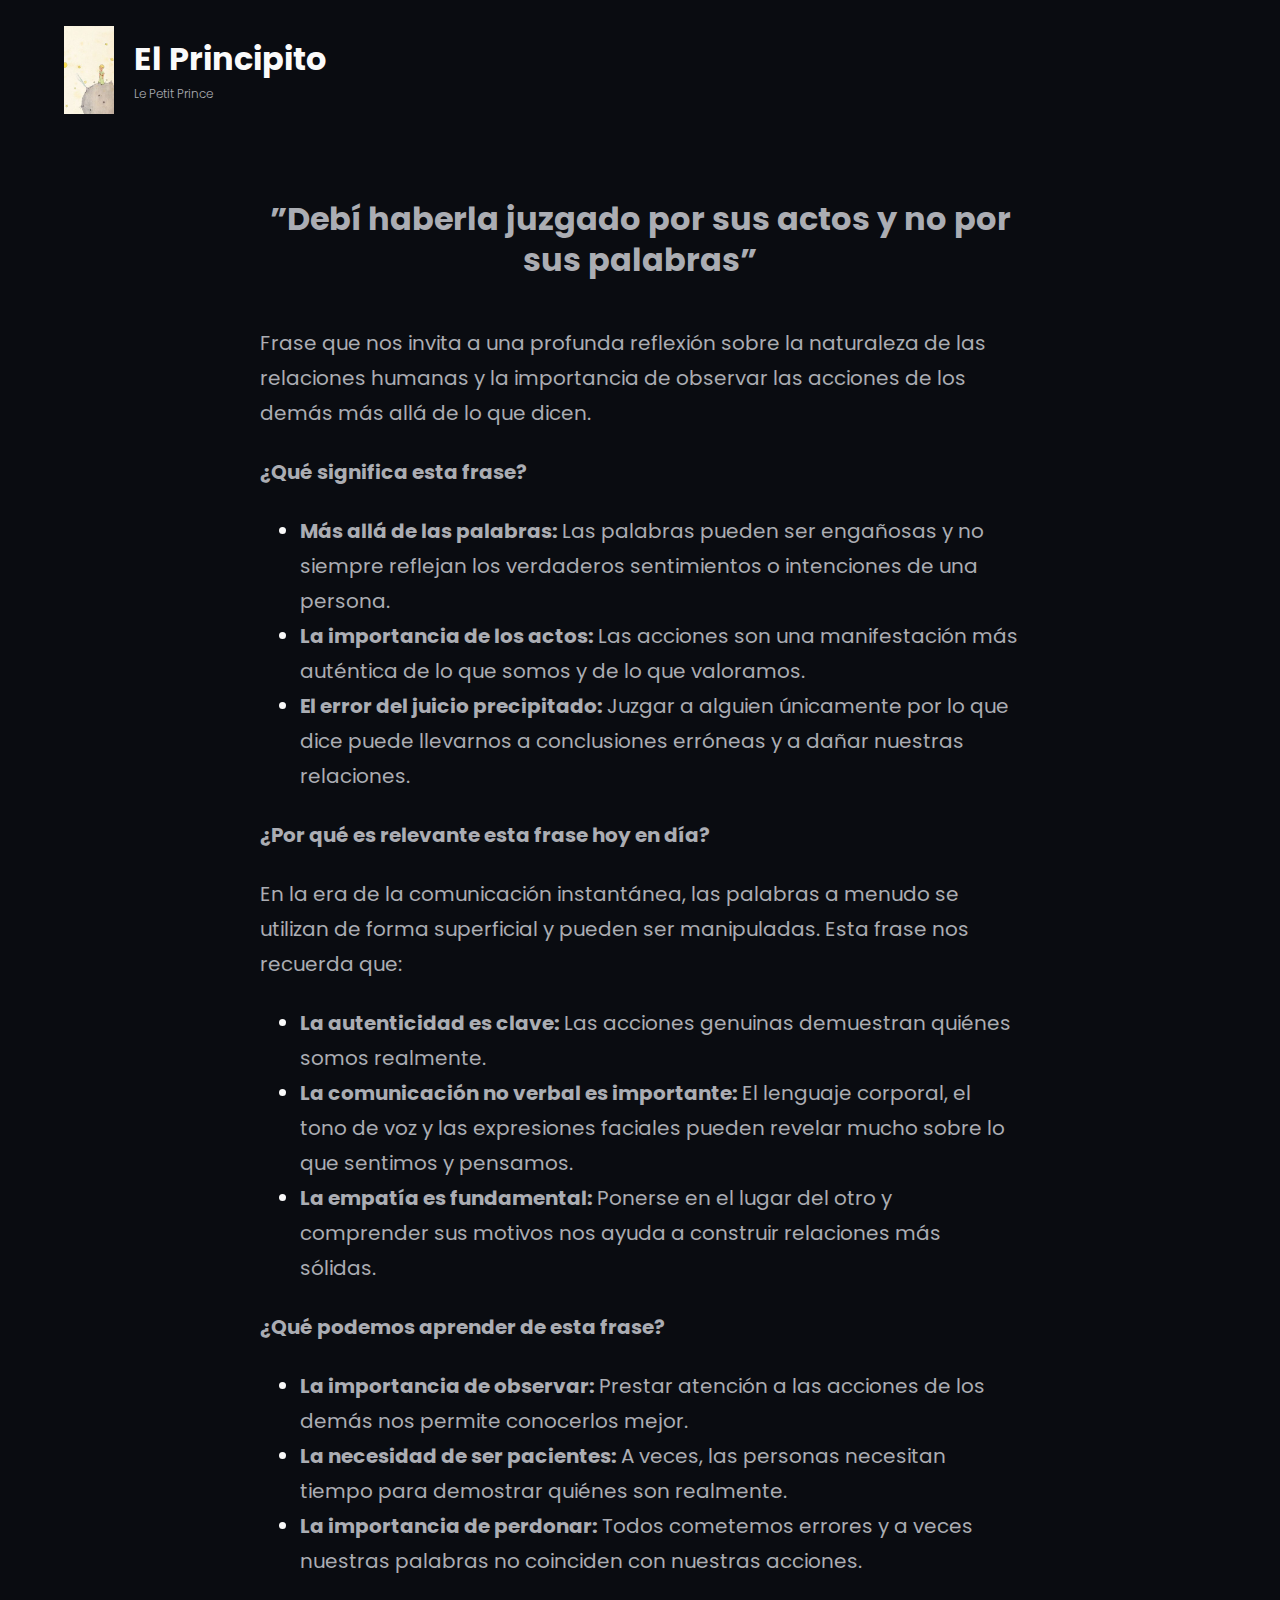
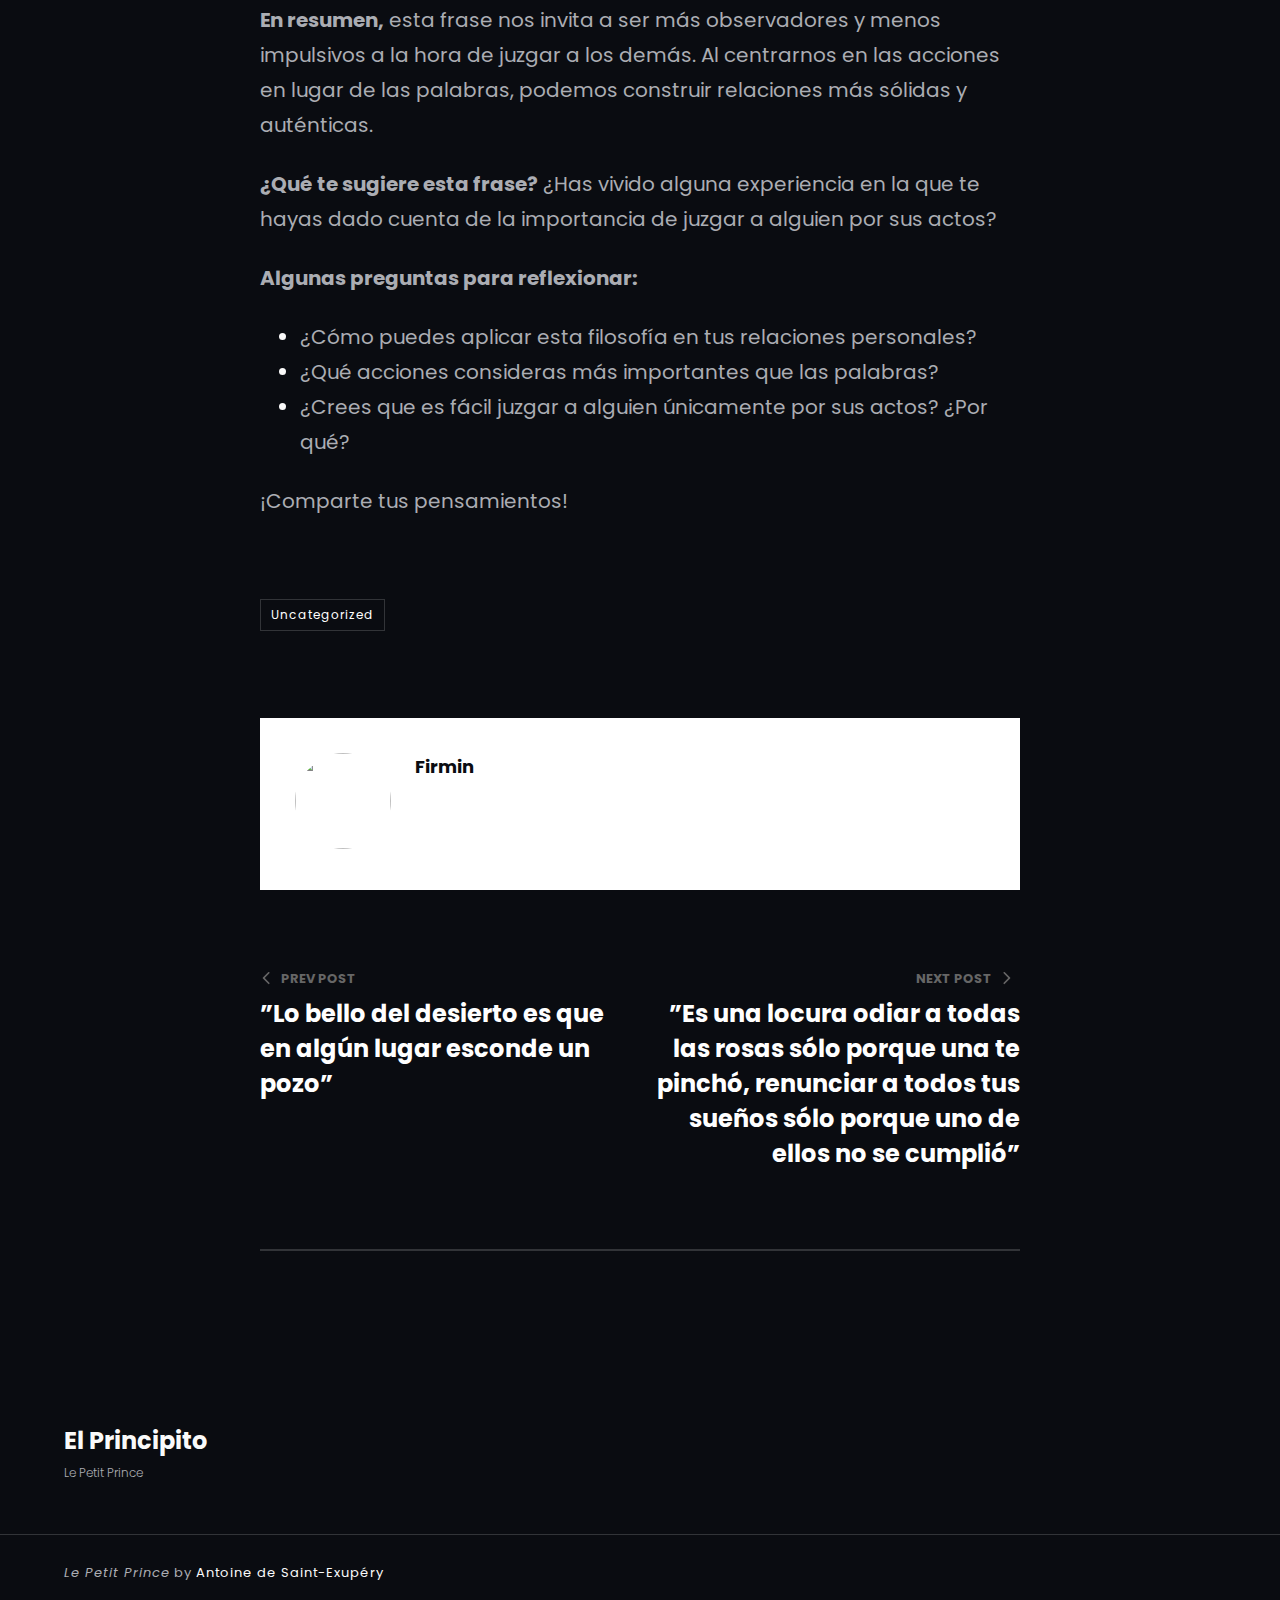
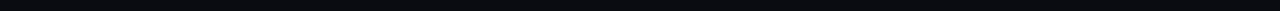
==== commit 389f4f9c: "El Principito" ====
--- a/debi-haberla-juzgado-por-sus-actos-y-no-por-sus-palabras/index.html
+++ b/debi-haberla-juzgado-por-sus-actos-y-no-por-sus-palabras/index.html
@@ -5,12 +5,12 @@
 	<meta name="viewport" content="width=device-width, initial-scale=1">
 <meta name="robots" content="max-image-preview:large">
 <title>”Debí haberla juzgado por sus actos y no por sus palabras” &#8211; El Principito</title>
-<link rel="dns-prefetch" href="https:">
-<link rel="alternate" type="application/rss+xml" title="El Principito &raquo; Feed" href="https:/feed/">
-<link rel="alternate" type="application/rss+xml" title="El Principito &raquo; Feed de los comentarios" href="https:/comments/feed/">
-<link rel="alternate" type="application/rss+xml" title="El Principito &raquo; Comentario ”Debí haberla juzgado por sus actos y no por sus palabras” del feed" href="https:/debi-haberla-juzgado-por-sus-actos-y-no-por-sus-palabras/feed/">
+<link rel="dns-prefetch">
+<link rel="alternate" type="application/rss+xml" title="El Principito &raquo; Feed" href="/feed/">
+<link rel="alternate" type="application/rss+xml" title="El Principito &raquo; Feed de los comentarios" href="/comments/feed/">
+<link rel="alternate" type="application/rss+xml" title="El Principito &raquo; Comentario ”Debí haberla juzgado por sus actos y no por sus palabras” del feed" href="/debi-haberla-juzgado-por-sus-actos-y-no-por-sus-palabras/feed/">
 <script>
-window._wpemojiSettings = {"baseUrl":"https:\/\/s.w.org\/images\/core\/emoji\/15.0.3\/72x72\/","ext":".png","svgUrl":"https:\/\/s.w.org\/images\/core\/emoji\/15.0.3\/svg\/","svgExt":".svg","source":{"concatemoji":"https:\/wp-includes\/js\/wp-emoji-release.min.js?ver=6.6.2"}};
+window._wpemojiSettings = {"baseUrl":"https:\/\/s.w.org\/images\/core\/emoji\/15.0.3\/72x72\/","ext":".png","svgUrl":"https:\/\/s.w.org\/images\/core\/emoji\/15.0.3\/svg\/","svgExt":".svg","source":{"concatemoji":"\/wp-includes\/js\/wp-emoji-release.min.js?ver=6.6.2"}};
 /*! This file is auto-generated */
 !function(i,n){var o,s,e;function c(e){try{var t={supportTests:e,timestamp:(new Date).valueOf()};sessionStorage.setItem(o,JSON.stringify(t))}catch(e){}}function p(e,t,n){e.clearRect(0,0,e.canvas.width,e.canvas.height),e.fillText(t,0,0);var t=new Uint32Array(e.getImageData(0,0,e.canvas.width,e.canvas.height).data),r=(e.clearRect(0,0,e.canvas.width,e.canvas.height),e.fillText(n,0,0),new Uint32Array(e.getImageData(0,0,e.canvas.width,e.canvas.height).data));return t.every(function(e,t){return e===r[t]})}function u(e,t,n){switch(t){case"flag":return n(e,"🏳️‍⚧️","🏳️​⚧️")?!1:!n(e,"🇺🇳","🇺​🇳")&&!n(e,"🏴󠁧󠁢󠁥󠁮󠁧󠁿","🏴​󠁧​󠁢​󠁥​󠁮​󠁧​󠁿");case"emoji":return!n(e,"🐦‍⬛","🐦​⬛")}return!1}function f(e,t,n){var r="undefined"!=typeof WorkerGlobalScope&&self instanceof WorkerGlobalScope?new OffscreenCanvas(300,150):i.createElement("canvas"),a=r.getContext("2d",{willReadFrequently:!0}),o=(a.textBaseline="top",a.font="600 32px Arial",{});return e.forEach(function(e){o[e]=t(a,e,n)}),o}function t(e){var t=i.createElement("script");t.src=e,t.defer=!0,i.head.appendChild(t)}"undefined"!=typeof Promise&&(o="wpEmojiSettingsSupports",s=["flag","emoji"],n.supports={everything:!0,everythingExceptFlag:!0},e=new Promise(function(e){i.addEventListener("DOMContentLoaded",e,{once:!0})}),new Promise(function(t){var n=function(){try{var e=JSON.parse(sessionStorage.getItem(o));if("object"==typeof e&&"number"==typeof e.timestamp&&(new Date).valueOf()<e.timestamp+604800&&"object"==typeof e.supportTests)return e.supportTests}catch(e){}return null}();if(!n){if("undefined"!=typeof Worker&&"undefined"!=typeof OffscreenCanvas&&"undefined"!=typeof URL&&URL.createObjectURL&&"undefined"!=typeof Blob)try{var e="postMessage("+f.toString()+"("+[JSON.stringify(s),u.toString(),p.toString()].join(",")+"));",r=new Blob([e],{type:"text/javascript"}),a=new Worker(URL.createObjectURL(r),{name:"wpTestEmojiSupports"});return void(a.onmessage=function(e){c(n=e.data),a.terminate(),t(n)})}catch(e){}c(n=f(s,u,p))}t(n)}).then(function(e){for(var t in e)n.supports[t]=e[t],n.supports.everything=n.supports.everything&&n.supports[t],"flag"!==t&&(n.supports.everythingExceptFlag=n.supports.everythingExceptFlag&&n.supports[t]);n.supports.everythingExceptFlag=n.supports.everythingExceptFlag&&!n.supports.flag,n.DOMReady=!1,n.readyCallback=function(){n.DOMReady=!0}}).then(function(){return e}).then(function(){var e;n.supports.everything||(n.readyCallback(),(e=n.source||{}).concatemoji?t(e.concatemoji):e.wpemoji&&e.twemoji&&(t(e.twemoji),t(e.wpemoji)))}))}((window,document),window._wpemojiSettings);
 </script>
@@ -82,27 +82,27 @@
 			width: auto;
 			z-index: 100000;
 		}</style>
-<link rel="stylesheet" id="bizboost-style-css" href="https:/wp-content/themes/bizboost/style.css?ver=1718298565" media="all">
-<link rel="https://api.w.org/" href="https:/wp-json/">
-<link rel="alternate" title="JSON" type="application/json" href="https:/wp-json/wp/v2/posts/74">
-<link rel="EditURI" type="application/rsd+xml" title="RSD" href="https:/xmlrpc.php?rsd">
+<link rel="stylesheet" id="bizboost-style-css" href="/wp-content/themes/bizboost/style.css?ver=1718298565" media="all">
+<link rel="https://api.w.org/" href="/wp-json/">
+<link rel="alternate" title="JSON" type="application/json" href="/wp-json/wp/v2/posts/74">
+<link rel="EditURI" type="application/rsd+xml" title="RSD" href="/xmlrpc.php?rsd">
 <meta name="generator" content="WordPress 6.6.2">
-<link rel="canonical" href="https:/debi-haberla-juzgado-por-sus-actos-y-no-por-sus-palabras/">
-<link rel="shortlink" href="https:/?p=74">
-<link rel="alternate" title="oEmbed (JSON)" type="application/json+oembed" href="https:/wp-json/oembed/1.0/embed?url=http%3A%2F%2Fhttps%3A%2Fdebi-haberla-juzgado-por-sus-actos-y-no-por-sus-palabras%2F">
-<link rel="alternate" title="oEmbed (XML)" type="text/xml+oembed" href="https:/wp-json/oembed/1.0/embed?url=http%3A%2F%2Fhttps%3A%2Fdebi-haberla-juzgado-por-sus-actos-y-no-por-sus-palabras%2F#038;format=xml">
-<style id="wp-fonts-local">@font-face{font-family:Poppins;font-style:normal;font-weight:300;font-display:fallback;src:url('https:/wp-content/themes/bizboost/assets/fonts/poppins/Poppins-Light.woff2') format('woff2');font-stretch:normal;}
-@font-face{font-family:Poppins;font-style:normal;font-weight:400;font-display:fallback;src:url('https:/wp-content/themes/bizboost/assets/fonts/poppins/Poppins-Regular.woff2') format('woff2');font-stretch:normal;}
-@font-face{font-family:Poppins;font-style:italic;font-weight:400;font-display:fallback;src:url('https:/wp-content/themes/bizboost/assets/fonts/poppins/Poppins-Italic.woff2') format('woff2');font-stretch:normal;}
-@font-face{font-family:Poppins;font-style:normal;font-weight:500;font-display:fallback;src:url('https:/wp-content/themes/bizboost/assets/fonts/poppins/Poppins-Medium.woff2') format('woff2');font-stretch:normal;}
-@font-face{font-family:Poppins;font-style:normal;font-weight:600;font-display:fallback;src:url('https:/wp-content/themes/bizboost/assets/fonts/poppins/Poppins-SemiBold.woff2') format('woff2');font-stretch:normal;}
-@font-face{font-family:Poppins;font-style:normal;font-weight:700;font-display:fallback;src:url('https:/wp-content/themes/bizboost/assets/fonts/poppins/Poppins-Bold.woff2') format('woff2');font-stretch:normal;}
-@font-face{font-family:Poppins;font-style:normal;font-weight:800;font-display:fallback;src:url('https:/wp-content/themes/bizboost/assets/fonts/poppins/Poppins-ExtraBold.woff2') format('woff2');font-stretch:normal;}
-@font-face{font-family:Poppins;font-style:normal;font-weight:900;font-display:fallback;src:url('https:/wp-content/themes/bizboost/assets/fonts/poppins/Poppins-Black.woff2') format('woff2');font-stretch:normal;}</style>
-<link rel="icon" href="https:/wp-content/uploads/2024/06/Le-Petit-Prince-150x150.jpg" sizes="32x32">
-<link rel="icon" href="https:/wp-content/uploads/2024/06/Le-Petit-Prince.jpg" sizes="192x192">
-<link rel="apple-touch-icon" href="https:/wp-content/uploads/2024/06/Le-Petit-Prince.jpg">
-<meta name="msapplication-TileImage" content="https:/wp-content/uploads/2024/06/Le-Petit-Prince.jpg">
+<link rel="canonical" href="/debi-haberla-juzgado-por-sus-actos-y-no-por-sus-palabras/">
+<link rel="shortlink" href="/?p=74">
+<link rel="alternate" title="oEmbed (JSON)" type="application/json+oembed" href="/wp-json/oembed/1.0/embed?url=http%3A%2F%2F%2Fdebi-haberla-juzgado-por-sus-actos-y-no-por-sus-palabras%2F">
+<link rel="alternate" title="oEmbed (XML)" type="text/xml+oembed" href="/wp-json/oembed/1.0/embed?url=http%3A%2F%2F%2Fdebi-haberla-juzgado-por-sus-actos-y-no-por-sus-palabras%2F#038;format=xml">
+<style id="wp-fonts-local">@font-face{font-family:Poppins;font-style:normal;font-weight:300;font-display:fallback;src:url('/wp-content/themes/bizboost/assets/fonts/poppins/Poppins-Light.woff2') format('woff2');font-stretch:normal;}
+@font-face{font-family:Poppins;font-style:normal;font-weight:400;font-display:fallback;src:url('/wp-content/themes/bizboost/assets/fonts/poppins/Poppins-Regular.woff2') format('woff2');font-stretch:normal;}
+@font-face{font-family:Poppins;font-style:italic;font-weight:400;font-display:fallback;src:url('/wp-content/themes/bizboost/assets/fonts/poppins/Poppins-Italic.woff2') format('woff2');font-stretch:normal;}
+@font-face{font-family:Poppins;font-style:normal;font-weight:500;font-display:fallback;src:url('/wp-content/themes/bizboost/assets/fonts/poppins/Poppins-Medium.woff2') format('woff2');font-stretch:normal;}
+@font-face{font-family:Poppins;font-style:normal;font-weight:600;font-display:fallback;src:url('/wp-content/themes/bizboost/assets/fonts/poppins/Poppins-SemiBold.woff2') format('woff2');font-stretch:normal;}
+@font-face{font-family:Poppins;font-style:normal;font-weight:700;font-display:fallback;src:url('/wp-content/themes/bizboost/assets/fonts/poppins/Poppins-Bold.woff2') format('woff2');font-stretch:normal;}
+@font-face{font-family:Poppins;font-style:normal;font-weight:800;font-display:fallback;src:url('/wp-content/themes/bizboost/assets/fonts/poppins/Poppins-ExtraBold.woff2') format('woff2');font-stretch:normal;}
+@font-face{font-family:Poppins;font-style:normal;font-weight:900;font-display:fallback;src:url('/wp-content/themes/bizboost/assets/fonts/poppins/Poppins-Black.woff2') format('woff2');font-stretch:normal;}</style>
+<link rel="icon" href="/wp-content/uploads/2024/06/Le-Petit-Prince-150x150.jpg" sizes="32x32">
+<link rel="icon" href="/wp-content/uploads/2024/06/Le-Petit-Prince.jpg" sizes="192x192">
+<link rel="apple-touch-icon" href="/wp-content/uploads/2024/06/Le-Petit-Prince.jpg">
+<meta name="msapplication-TileImage" content="/wp-content/uploads/2024/06/Le-Petit-Prince.jpg">
 </head>
 
 <body class="post-template-default single single-post postid-74 single-format-standard wp-custom-logo wp-embed-responsive">
@@ -113,11 +113,11 @@
 <div class="wp-block-group alignwide wp-block-main-header is-layout-constrained wp-block-group-is-layout-constrained">
 <div class="wp-block-group alignfull wp-block-main-header-container is-content-justification-space-between is-layout-flex wp-container-core-group-is-layout-3 wp-block-group-is-layout-flex" style="padding-top:var(--wp--custom--spacing--tiny);padding-bottom:var(--wp--custom--spacing--tiny)">
 <div class="wp-block-group site-identity is-layout-flex wp-container-core-group-is-layout-2 wp-block-group-is-layout-flex">
-<div class="wp-block-site-logo"><a href="https:/" class="custom-logo-link" rel="home"><img width="50" height="88" src="https:/wp-content/uploads/2024/06/Le-Petit-Prince.jpg" class="custom-logo" alt="El Principito" decoding="async" srcset="https:/wp-content/uploads/2024/06/Le-Petit-Prince.jpg 736w, https:/wp-content/uploads/2024/06/Le-Petit-Prince-169x300.jpg 169w, https:/wp-content/uploads/2024/06/Le-Petit-Prince-576x1024.jpg 576w" sizes="(max-width: 50px) 100vw, 50px"></a></div>
+<div class="wp-block-site-logo"><a href="/" class="custom-logo-link" rel="home"><img width="50" height="88" src="/wp-content/uploads/2024/06/Le-Petit-Prince.jpg" class="custom-logo" alt="El Principito" decoding="async" srcset="/wp-content/uploads/2024/06/Le-Petit-Prince.jpg 736w, /wp-content/uploads/2024/06/Le-Petit-Prince-169x300.jpg 169w, /wp-content/uploads/2024/06/Le-Petit-Prince-576x1024.jpg 576w" sizes="(max-width: 50px) 100vw, 50px"></a></div>
 
 
 <div class="wp-block-group is-layout-flow wp-block-group-is-layout-flow">
-<h1 class="wp-block-site-title"><a href="https:/" target="_self" rel="home">El Principito</a></h1>
+<h1 class="wp-block-site-title"><a href="/" target="_self" rel="home">El Principito</a></h1>
 
 <p style="margin-top:0;" class="wp-block-site-tagline">Le Petit Prince</p>
 </div>
@@ -251,7 +251,7 @@
 
     
     <div class="wp-block-group is-layout-constrained wp-block-group-is-layout-constrained">
-        <div class="taxonomy-category wp-block-post-terms"><a href="https:/category/uncategorized/" rel="tag">Uncategorized</a></div>
+        <div class="taxonomy-category wp-block-post-terms"><a href="/category/uncategorized/" rel="tag">Uncategorized</a></div>
 
         
 
@@ -281,13 +281,13 @@
             <div class="wp-block-columns is-layout-flex wp-container-core-columns-is-layout-1 wp-block-columns-is-layout-flex">
                 
                 <div class="wp-block-column is-layout-flow wp-block-column-is-layout-flow">
-                    <div class="post-navigation-link-previous wp-block-post-navigation-link"><a href="https:/lo-bello-del-desierto-es-que-en-algun-lugar-esconde-un-pozo/" rel="prev"><span class="post-navigation-link__label"><svg class="icon icon-prev" aria-hidden="true" role="img"> <use href="#icon-prev" xlink:href="#icon-prev"></use> </svg>Prev Post</span> <span class="post-navigation-link__title">”Lo bello del desierto es que en algún lugar esconde un pozo”</span></a></div>
+                    <div class="post-navigation-link-previous wp-block-post-navigation-link"><a href="/lo-bello-del-desierto-es-que-en-algun-lugar-esconde-un-pozo/" rel="prev"><span class="post-navigation-link__label"><svg class="icon icon-prev" aria-hidden="true" role="img"> <use href="#icon-prev" xlink:href="#icon-prev"></use> </svg>Prev Post</span> <span class="post-navigation-link__title">”Lo bello del desierto es que en algún lugar esconde un pozo”</span></a></div>
                 </div>
                 
 
                 
                 <div class="wp-block-column is-layout-flow wp-block-column-is-layout-flow">
-                    <div class="post-navigation-link-next has-text-align-right wp-block-post-navigation-link"><a href="https:/es-una-locura-odiar-a-todas-las-rosas-solo-porque-una-te-pincho-renunciar-a-todos-tus-suenos-solo-porque-uno-de-ellos-no-se-cumplio/" rel="next"><span class="post-navigation-link__label">Next Post<svg class="icon icon-next" aria-hidden="true" role="img"> <use href="#icon-next" xlink:href="#icon-next"></use> </svg></span> <span class="post-navigation-link__title">”Es una locura odiar a todas las rosas sólo porque una te pinchó, renunciar a todos tus sueños sólo porque uno de ellos no se cumplió”</span></a></div>
+                    <div class="post-navigation-link-next has-text-align-right wp-block-post-navigation-link"><a href="/es-una-locura-odiar-a-todas-las-rosas-solo-porque-una-te-pincho-renunciar-a-todos-tus-suenos-solo-porque-uno-de-ellos-no-se-cumplio/" rel="next"><span class="post-navigation-link__label">Next Post<svg class="icon icon-next" aria-hidden="true" role="img"> <use href="#icon-next" xlink:href="#icon-next"></use> </svg></span> <span class="post-navigation-link__title">”Es una locura odiar a todas las rosas sólo porque una te pinchó, renunciar a todos tus sueños sólo porque uno de ellos no se cumplió”</span></a></div>
                 </div>
                 
             </div>
@@ -320,7 +320,7 @@
 <div class="wp-block-columns wp-block-footer-widget-area-columns is-layout-flex wp-container-core-columns-is-layout-2 wp-block-columns-is-layout-flex">
 <div class="wp-block-column wp-block-widget is-layout-flow wp-block-column-is-layout-flow">
 <div class="wp-block-group is-layout-flow wp-container-core-group-is-layout-13 wp-block-group-is-layout-flow">
-<h1 class="wp-block-site-title"><a href="https:/" target="_self" rel="home">El Principito</a></h1>
+<h1 class="wp-block-site-title"><a href="/" target="_self" rel="home">El Principito</a></h1>
 
 <p class="wp-block-site-tagline">Le Petit Prince</p>
 </div>
@@ -379,7 +379,7 @@
 		// Inject the skip link.
 		sibling.parentElement.insertBefore( skipLink, sibling );
 	}() );</script>
-<script src="https:/wp-content/themes/bizboost/assets/js/custom.js?ver=1718298565" id="bizboost-script-js"></script>
+<script src="/wp-content/themes/bizboost/assets/js/custom.js?ver=1718298565" id="bizboost-script-js"></script>
 <svg style="position: absolute; width: 0; height: 0; overflow: hidden;" version="1.1" xmlns="http://www.w3.org/2000/svg" xmlns:xlink="http://www.w3.org/1999/xlink">
 <defs>
 <symbol id="icon-behance" viewbox="0 0 37 32">
--- a/wp-content/themes/bizboost/style.css
+++ b/wp-content/themes/bizboost/style.css
@@ -0,0 +1,6331 @@
+/*
+Theme Name: BizBoost
+Theme URI: https://catchthemes.com/themes/bizboost
+Author: Catch Themes
+Author URI: https://catchthemes.com
+Description: BizBoost is a free multipurpose corporate WordPress Block theme that comes with a dark and minimal design. The block-based theme is beautifully crafted for all kinds of businesses who want to promote their business online. This theme is ideal for building corporate, blog, portfolio, eCommerce, freelance, and many more websites. This outstanding corporate theme can adapt to any market niche and provides an intuitive interface. It comes with many amazing features that help your company to shine in the business field. BizBoost is a simple and clean yet feature-rich multipurpose block theme that provides a flexible framework for any website. Moreover, the theme comes with 12+ block patterns, 15 FSE Template, and 8 Template Parts that help you to build an amazing corporate site the way you want. Some of the block patterns are Featured Content, Footer with Three Columns, Footer, Header Has Nav Centered, Header Media No Image, Header, Hero Content, Recent Products, Promotional Contact, Recent Blog Posts, Stats, Sidebar Products, and many more. All of the block patterns, templates, and template parts in BizBoost adapt to all screen sizes and are fully responsive and highly customizable.
+Requires at least: 5.9
+Tested up to: 6.5
+Requires PHP: 5.6
+Version: 1.0.4
+License: GNU General Public License v2 or later
+License URI: https://www.gnu.org/licenses/gpl-2.0.html
+Text Domain: bizboost
+Tags: blog, portfolio, photography, one-column, two-columns, left-sidebar, right-sidebar, block-patterns, block-styles, custom-background, custom-logo, custom-menu, featured-images, footer-widgets, full-site-editing,  threaded-comments, wide-blocks, translation-ready
+
+This theme, like WordPress, is licensed under the GPL.
+Use it to make something cool, have fun, and share what you've learned.
+
+BizBoost is based on Catch FSE WordPress Theme, 2012-2023 Catchthemes.com
+Catch FSE is distributed under the terms of the GNU GPL.
+*/
+/*--------------------------------------------------------------
+# Blocks
+--------------------------------------------------------------*/
+/* --- 1
+-------------------------------------------------------- */
+/* --- Block Base (from 2022 wordpress default)
+-------------------------------------------------------- */
+/*
+ * Font smoothing.
+ * This is a niche setting that will not be available via Global Styles.
+ * https://github.com/WordPress/gutenberg/issues/35934
+ */
+body {
+  -moz-osx-font-smoothing: grayscale;
+  -webkit-font-smoothing: antialiased; }
+
+/*
+ * Text and navigation link styles.
+ * Necessary until the following issue is resolved in Gutenberg:
+ * https://github.com/WordPress/gutenberg/issues/27075
+ */
+a {
+  text-decoration-thickness: 1px;
+  text-underline-offset: 0.25ch; }
+
+a:hover,
+a:focus {
+  text-decoration-style: dashed; }
+
+a:active {
+  text-decoration: none; }
+
+.wp-block-navigation .wp-block-navigation-item a:hover,
+.wp-block-navigation .wp-block-navigation-item a:focus {
+  text-decoration: underline;
+  text-decoration-style: solid; }
+
+/*
+ * Search and File Block button styles.
+ * Necessary until the following issues are resolved in Gutenberg:
+ * https://github.com/WordPress/gutenberg/issues/36444
+ * https://github.com/WordPress/gutenberg/issues/27760
+ */
+.wp-block-search__button,
+.wp-block-file .wp-block-file__button {
+  background-color: var(--wp--preset--color--primary);
+  border-radius: 0;
+  border: none;
+  color: var(--wp--preset--color--background);
+  font-size: var(--wp--preset--font-size--medium);
+  padding: calc(.667em + 2px) calc(1.333em + 2px); }
+
+/*
+ * Button hover styles.
+ * Necessary until the following issue is resolved in Gutenberg:
+ * https://github.com/WordPress/gutenberg/issues/27075
+ */
+.wp-block-search__button:hover,
+.wp-block-file .wp-block-file__button:hover,
+.wp-block-button:not(.is-style-button) .wp-block-button__link:hover {
+  opacity: 1; }
+
+/*
+ * Alignment styles.
+ * These rules are temporary, and should not be relied on or
+ * modified too heavily by themes or plugins that build on
+ * BizBoost Pro. These are meant to be a precursor to
+ * a global solution provided by the Block Editor.
+ *
+ * Relevant issues:
+ * https://github.com/WordPress/gutenberg/issues/35607
+ * https://github.com/WordPress/gutenberg/issues/35884
+ */
+.wp-site-blocks,
+body > .is-root-container,
+.edit-post-visual-editor__post-title-wrapper,
+.wp-block-group.alignfull,
+.wp-block-group.has-background,
+.wp-block-cover.alignfull,
+.is-root-container .wp-block[data-align="full"] > .wp-block-group,
+.is-root-container .wp-block[data-align="full"] > .wp-block-cover {
+  padding-left: var(--wp--custom--spacing--outer);
+  padding-right: var(--wp--custom--spacing--outer); }
+
+.wp-site-blocks .alignfull,
+.wp-site-blocks > .wp-block-group.has-background,
+.wp-site-blocks > .wp-block-cover,
+.wp-site-blocks > .wp-block-template-part > .wp-block-group.has-background,
+.wp-site-blocks > .wp-block-template-part > .wp-block-cover,
+body > .is-root-container > .wp-block-group.has-background,
+body > .is-root-container > .wp-block-cover,
+body > .is-root-container > .wp-block-template-part > .wp-block-group.has-background,
+body > .is-root-container > .wp-block-template-part > .wp-block-cover,
+.is-root-container .wp-block[data-align="full"] {
+  margin-left: calc(-1 * var(--wp--custom--spacing--outer)) !important;
+  margin-right: calc(-1 * var(--wp--custom--spacing--outer)) !important;
+  width: unset; }
+
+/* Blocks inside columns don't have negative margins. */
+.wp-site-blocks .wp-block-columns .wp-block-column .alignfull,
+.is-root-container .wp-block-columns .wp-block-column .wp-block[data-align="full"],
+.wp-site-blocks .alignfull:not(.wp-block-group) .alignfull,
+.is-root-container .wp-block[data-align="full"] > *:not(.wp-block-group) .wp-block[data-align="full"] {
+  margin-left: auto !important;
+  margin-right: auto !important;
+  width: inherit; }
+
+/*
+ * Responsive menu container padding.
+ * This ensures the responsive container inherits the same
+ * spacing defined above. This behavior may be built into
+ * the Block Editor in the future.
+ */
+.wp-block-navigation__responsive-container.is-menu-open {
+  padding-top: var(--wp--custom--spacing--outer);
+  padding-bottom: var(--wp--custom--spacing--large);
+  padding-right: var(--wp--custom--spacing--outer);
+  padding-left: var(--wp--custom--spacing--outer); }
+
+/* (Custom) - Added this code to make group and cover full width in editor which has alignfull class(after 6.0) */
+body > .is-root-container:not(.wp-site-blocks),
+body > .is-root-container:not(.wp-site-blocks) .wp-block-group.alignfull,
+body > .is-root-container:not(.wp-site-blocks) .wp-block-cover.alignfull {
+  padding-left: 0;
+  padding-right: 0; }
+
+.is-root-container {
+  display: flow-root; }
+
+:root {
+  overflow-x: hidden; }
+
+.is-root-container main.main-front-page,
+.is-root-container main.main-front-page + footer {
+  margin-block-start: 0 !important;
+  padding-top: 0 !important;
+  padding-bottom: 0 !important; }
+
+/* End */
+/* --- 2
+-------------------------------------------------------- */
+/* --- Block Styles
+-------------------------------------------------------- */
+/* --- WP Block Group Style
+-------------------------------------------------------- */
+.wp-block-section.is-style-padding-0 {
+  padding-bottom: 0;
+  padding-top: 0; }
+
+/* --- WP Block Columns Style
+-------------------------------------------------------- */
+.wp-block-columns.is-style-have-gap-0 {
+  gap: 0; }
+
+/* --- WP Block Button Style
+-------------------------------------------------------- */
+.is-style-outline > .wp-block-button__link:not(.has-background),
+.wp-block-button__link.is-style-outline:not(.has-background) {
+  background: transparent !important; }
+
+.is-style-outline > .wp-block-button__link:not(.has-text-color),
+.wp-block-button__link.is-style-outline:not(.has-text-color) {
+  border: 1px solid var(--wp--preset--color--border-color);
+  color: var(--wp--preset--color--foreground); }
+
+/* --- WP Block Post Author Style
+-------------------------------------------------------- */
+.wp-block-post-author .wp-block-post-author__content {
+  padding-left: 10px; }
+
+.wp-block-post-author .wp-block-post-author__name,
+.wp-block-post-author .wp-block-post-author__bio {
+  color: var(--wp--preset--color--background);
+  font-size: var(--wp--preset--font-size--upper-heading);
+  line-height: var(--wp--custom--typography--line-height--heading-four); }
+
+.wp-block-post-author .wp-block-post-author__name {
+  font-weight: var(--wp--custom--typography--font-weight--bold); }
+
+.wp-block-post-author .wp-block-post-author__bio {
+  font-weight: var(--wp--custom--typography--font-weight--regular);
+  text-transform: none; }
+
+.wp-block-post-author .wp-block-post-author__avatar > .avatar {
+  border-radius: 50%; }
+
+/* --- WP Block Post Comments Style
+-------------------------------------------------------- */
+.comment-respond .comment-reply-title {
+  font-size: var(--wp--preset--font-size--content-heading);
+  line-height: 1.46;
+  text-transform: uppercase; }
+
+.commentlist {
+  padding-left: 0; }
+
+.commentlist li {
+  list-style: none; }
+
+.wp-block-post-comments .commentlist > li > .children > li article,
+.wp-block-post-comments .commentlist > li > article {
+  border-bottom: 1px solid var(--wp--preset--color--border-color);
+  padding-bottom: var(--wp--custom--spacing--normal);
+  padding-top: var(--wp--custom--spacing--normal); }
+
+.wp-block-post-comments .commentlist .comment-body > *:last-child,
+.wp-block-post-comments .comment-respond > *:last-child,
+.wp-block-post-comments .comment-respond .comment-form > *:last-child,
+.wp-block-post-comments .comment-respond .comment-form > P:last-of-type {
+  margin-bottom: 0; }
+
+.wp-block-post-comments .comment-meta {
+  font-size: 1em; }
+
+.wp-block-post-comments .comment-author {
+  color: var(--wp--preset--color--foreground);
+  font-weight: var(--wp--custom--typography--font-weight--bold);
+  line-height: var(--wp--custom--typography--line-height--paragraph); }
+
+.wp-block-post-comments .comment-content {
+  margin-left: 4.2em;
+  margin-top: 20px; }
+
+.wp-block-post-comments .comment-metadata {
+  color: var(--wp--preset--color--body-text);
+  font-size: var(--wp--preset--font-size--tiny);
+  line-height: 1.62; }
+
+.wp-block-post-comments .comment-metadata a,
+.wp-block-post-comments .comment-author .fn .url {
+  text-decoration: none;
+  color: var(--wp--preset--color--foreground);
+  text-transform: capitalize;
+  font-size: var(--wp--preset--font-size--upper-heading);
+  line-height: var(--wp--custom--typography--line-height--heading-six); }
+
+.wp-block-post-comments .comment-metadata a time,
+.wp-block-post-comments .comment-metadata a.comment-edit-link {
+  font-size: var(--wp--preset--font-size--tiny);
+  line-height: 1.62;
+  color: var(--wp--preset--color--meta);
+  transition: all 0.3s ease-in-out; }
+
+.wp-block-post-comments .comment-metadata a:hover time,
+.wp-block-post-comments .comment-metadata a.comment-edit-link:hover,
+.wp-block-post-comments .comment-metadata a:hover,
+.wp-block-post-comments .comment-author .fn .url:hover {
+  color: var(--wp--preset--color--primary); }
+
+.wp-block-post-comments .comment-metadata > *:not(:last-child) {
+  padding-right: 10px; }
+
+.wp-block-post-comments .reply {
+  font-size: var(--wp--preset--font-size--small);
+  margin-left: 5.5em; }
+
+.wp-block-post-comments .reply a,
+#cancel-comment-reply-link {
+  text-decoration: none;
+  color: var(--wp--preset--color--foreground);
+  font-weight: var(--wp--custom--typography--font-weight--bold);
+  line-height: 1.4; }
+
+#cancel-comment-reply-link {
+  font-size: var(--wp--preset--font-size--small);
+  margin-left: 2.4em; }
+
+.wp-block-post-comments .reply a:hover,
+#cancel-comment-reply-link:hover {
+  color: var(--wp--preset--color--primary); }
+
+.wp-block-post-comments .comment-respond {
+  margin-top: var(--wp--custom--spacing--normal); }
+
+.wp-block-post-comments .comment-respond .comment-form {
+  font-size: var(--wp--preset--font-size--upper-heading); }
+
+.wp-block-post-comments .comment-respond .comment-form a,
+.wp-block-post-comments .comment-respond .comment-form .logged-in-as,
+.wp-block-post-comments .comment-respond .comment-form .comment-notes,
+.wp-block-post-comments .comment-respond .comment-form .comment-form-cookies-consent {
+  font-size: var(--wp--preset--font-size--extra-small);
+  text-decoration: none; }
+
+.wp-block-post-comments textarea,
+.wp-block-post-comments input:not([type="submit"]):not([type="checkbox"]) {
+  background-color: var(--wp--preset--color--background);
+  border: 1px solid var(--wp--preset--color--border-color);
+  color: var(--wp--preset--color--body-text); }
+
+.wp-block-post-comments textarea:focus,
+.wp-block-post-comments input:not([type="submit"]):not([type="checkbox"]):focus {
+  border-color: var(--wp--preset--color--text-link);
+  color: var(--wp--preset--color--foreground); }
+
+.wp-block-post-comments .comment-respond .comment-form .comment-form-cookies-consent {
+  display: flex;
+  align-items: center; }
+
+.wp-block-post-comments .comment-respond .comment-form .comment-form-cookies-consent label {
+  margin-top: 6px;
+  margin-left: 7px; }
+
+.wp-block-post-comments .comment-author .avatar {
+  border-radius: 50%;
+  width: 65px;
+  height: 65px;
+  float: left;
+  margin-right: 21px; }
+
+.form-submit.wp-block-button {
+  text-align: center; }
+
+/* --- WP Block Latest Comments Style
+-------------------------------------------------------- */
+.wp-block-latest-comments {
+  margin-top: 0;
+  padding: 0; }
+
+.wp-block-latest-comments a {
+  text-decoration: none; }
+
+.wp-block-latest-comments .wp-block-latest-comments__comment {
+  border-bottom: 1px solid var(--wp--preset--color--border-color);
+  padding-bottom: var(--wp--custom--spacing--normal);
+  padding-top: var(--wp--custom--spacing--normal);
+  margin-bottom: 0; }
+
+.wp-block-latest-comments .wp-block-latest-comments__comment .wp-block-latest-comments__comment-excerpt > *:last-child {
+  margin-bottom: 0; }
+
+.wp-block-latest-comments .wp-block-latest-comments__comment .wp-block-latest-comments__comment-excerpt {
+  margin-top: 20px; }
+
+.wp-block-latest-comments .wp-block-latest-comments__comment .wp-block-latest-comments__comment-date {
+  margin-top: 7px; }
+
+.wp-block-latest-comments .wp-block-latest-comments__comment .wp-block-latest-comments__comment-author {
+  color: var(--wp--preset--color--foreground);
+  font-weight: var(--wp--custom--typography--font-weight--bold);
+  line-height: var(--wp--custom--typography--line-height--paragraph); }
+
+/* --- WP Block Quote
+-------------------------------------------------------- */
+.wp-block-quote,
+.wp-block-quote.is-style-plain,
+.wp-block-quote.is-style-large,
+.wp-block-quote.is-large {
+  border-bottom: 1px dashed var(--wp--preset--color--border-color);
+  border-top: 1px dashed var(--wp--preset--color--border-color); }
+
+.wp-block-quote p {
+  margin-top: 0; }
+
+.wp-block-quote,
+.wp-block-quote.has-text-align-left,
+.wp-block-quote.has-text-align-right,
+.wp-block-quote.has-text-align-center {
+  border-left: 0;
+  border-right: 0;
+  position: relative; }
+
+.wp-block-quote,
+.wp-block-quote.has-text-align-left {
+  padding-right: clamp(35px, 3.5vw, 49px);
+  padding-left: 0; }
+
+.wp-block-quote.has-text-align-right {
+  padding-left: clamp(35px, 3.5vw, 49px);
+  padding-right: 0; }
+
+.wp-block-quote.has-text-align-center {
+  padding-top: 63px;
+  padding-left: 0;
+  padding-right: 0; }
+
+.wp-block-quote:before {
+  color: var(--wp--preset--color--body-text);
+  content: "\201D";
+  display: block;
+  float: left;
+  font-size: 100px;
+  font-style: normal;
+  font-weight: var(--wp--custom--typography--font-weight--light);
+  height: 0;
+  line-height: 1;
+  position: absolute;
+  margin-top: 5px;
+  right: 0; }
+
+.wp-block-quote.has-text-align-left:before {
+  left: auto;
+  transform: none; }
+
+.wp-block-quote.has-text-align-right:before {
+  left: 0;
+  right: auto;
+  content: "\201C"; }
+
+.wp-block-quote.has-text-align-center:before {
+  left: 50%;
+  top: 0;
+  transform: translateX(-50%); }
+
+.wp-block-quote cite,
+.wp-block-quote footer {
+  font-size: var(--wp--preset--font-size--small); }
+
+.wp-block-quote.is-style-large cite,
+.wp-block-quote.is-style-large footer,
+.wp-block-quote.is-large cite,
+.wp-block-quote.is-large footer {
+  text-align: left; }
+
+.wp-block-quote.has-text-align-left.is-style-large cite,
+.wp-block-quote.has-text-align-left.is-style-large footer,
+.wp-block-quote.has-text-align-left.is-large cite,
+.wp-block-quote.has-text-align-left.is-large footer {
+  text-align: left; }
+
+.wp-block-quote.has-text-align-right.is-style-large cite,
+.wp-block-quote.has-text-align-right.is-style-large footer,
+.wp-block-quote.has-text-align-right.is-large cite,
+.wp-block-quote.has-text-align-right.is-large footer {
+  text-align: right; }
+
+.wp-block-quote.has-text-align-center.is-style-large cite,
+.wp-block-quote.has-text-align-center.is-style-large footer,
+.wp-block-quote.has-text-align-center.is-large cite,
+.wp-block-quote.has-text-align-center.is-large footer {
+  text-align: center; }
+
+.wp-block-quote.is-style-large:not(.is-style-plain),
+.wp-block-quote.is-large:not(.is-style-plain),
+.wp-block-quote.is-style-large,
+.wp-block-quote.is-large,
+.wp-block-quote.is-style-plain {
+  padding-left: 0;
+  padding-right: 0; }
+
+.wp-block-quote.is-style-large:not(.is-style-plain),
+.wp-block-quote.is-large:not(.is-style-plain) {
+  padding-bottom: var(--wp--custom--spacing--tiny);
+  padding-top: var(--wp--custom--spacing--tiny); }
+
+.wp-block-quote.is-style-plain:before,
+.wp-block-quote.is-style-large:before,
+.wp-block-quote.is-large:before {
+  content: none;
+  display: none; }
+
+.wp-block-quote.is-style-plain {
+  color: var(--wp--preset--color--foreground); }
+
+.wp-block-quote p,
+.wp-block-pullquote p {
+  margin-bottom: 10px; }
+
+.wp-block-quote cite,
+.wp-block-quote footer,
+.wp-block-pullquote cite,
+.wp-block-pullquote footer,
+.wp-block-pullquote__citation {
+  text-transform: capitalize;
+  font-weight: var(--wp--custom--typography--font-weight--bold); }
+
+/* --- WP Block Pullquote Style
+-------------------------------------------------------- */
+.wp-block-pullquote {
+  border-bottom-color: var(--wp--preset--color--border-color);
+  border-top-color: var(--wp--preset--color--border-color);
+  padding: 1.166666em 0; }
+
+.wp-block-pullquote blockquote {
+  margin: 0; }
+
+.wp-block-pullquote p {
+  margin-top: 0; }
+
+.wp-block-pullquote cite,
+.wp-block-pullquote footer,
+.wp-block-pullquote .wp-block-pullquote__citation {
+  font-size: var(--wp--preset--font-size--small); }
+
+.wp-block-pullquote.alignleft,
+.wp-block-pullquote.alignright,
+.wp-block[data-align="left"] .wp-block-pullquote,
+.wp-block[data-align="right"] .wp-block-pullquote {
+  border-bottom: 0;
+  border-top: 0; }
+
+.wp-block-pullquote.alignleft,
+.wp-block[data-align="left"] .wp-block-pullquote {
+  border-left: 0.25em solid var(--wp--preset--color--border-color);
+  padding: 0 0 0 1.2em; }
+
+.wp-block-pullquote.alignright,
+.wp-block[data-align="right"] .wp-block-pullquote {
+  border-right: 0.25em solid var(--wp--preset--color--border-color);
+  padding: 0 1.2em 0 0; }
+
+/* --- WP Block Table Style
+-------------------------------------------------------- */
+.wp-block-table td,
+.wp-block-table th {
+  border-color: var(--wp--preset--color--border-color);
+  padding: 0.5em 1.4em; }
+
+.wp-block-table th:not(.has-text-align-left):not(.has-text-align-right):not(.has-text-align-center) {
+  text-align: left; }
+
+.wp-block-table thead {
+  border-bottom: 0; }
+
+.wp-block-table tfoot {
+  border-top: 0; }
+
+.wp-block-table th {
+  font-weight: var(--wp--custom--typography--font-weight--bold); }
+
+.wp-block-table table {
+  border: 1px solid var(--wp--preset--color--border-color); }
+
+.wp-block-table td {
+  border-bottom: 0;
+  border-top: 0; }
+
+/* --- WP Block Preformatted and Verse Style
+-------------------------------------------------------- */
+.wp-block-preformatted,
+pre.wp-block-verse {
+  box-sizing: border-box;
+  font-family: 'Courier Prime', monospace;
+  overflow: auto;
+  word-wrap: break-word; }
+
+/* --- 3
+-------------------------------------------------------- */
+/* --- Theme Style
+-------------------------------------------------------- */
+a,
+.content > .video-play:hover span,
+.content > .video-play svg,
+a svg.icon,
+.wp-block-social-links .wp-block-social-link .wp-block-social-link-anchor,
+.wp-block-post-featured-image img,
+.wp-block-fse-pro-header-search svg,
+.wp-block-fse-pro-header-social svg,
+.wp-block-search__button,
+.wp-block-navigation__responsive-container-open,
+.wp-block-navigation__responsive-container-close {
+  transition: all 0.5s ease; }
+
+.wp-block-section .wp-block-group-heading {
+  margin-bottom: var(--wp--custom--spacing--group-heading-bottom-gap);
+  position: relative;
+  text-align: center; }
+
+.wp-block-section .wp-block-group-heading h2 {
+  font-size: var(--wp--custom--typography--font-size--heading-two);
+  line-height: 1.29;
+  text-transform: capitalize;
+  font-weight: var(--wp--custom--typography--font-weight--medium); }
+
+.wp-block-group-heading .is-style-button .wp-block-button__link {
+  position: relative;
+  padding-right: 65px;
+  display: flex;
+  align-items: center;
+  margin-bottom: 12px; }
+
+.wp-block-group-heading .is-style-button .wp-block-button__link:hover,
+.wp-block-group-heading .is-style-button .wp-block-button__link:focus {
+  padding-right: 60px; }
+
+.wp-block-group-heading .is-style-button .wp-block-button__link:after {
+  position: absolute;
+  right: 22px; }
+
+.wp-block-group-heading .is-style-button .wp-block-button__link:before {
+  content: "";
+  background-color: var(--wp--preset--color--text-link);
+  position: absolute;
+  right: 0;
+  left: auto;
+  width: 50px;
+  height: 50px;
+  border-radius: 5px;
+  transition: 0.3s; }
+
+.wp-block-group-heading .is-style-button .wp-block-button__link:hover::before {
+  background-color: var(--wp--preset--color--border-color);
+  border-radius: 50%; }
+
+.wp-block-group-heading .is-style-button .wp-block-button__link:hover::after {
+  color: var(--wp--preset--color--foreground); }
+
+@media screen and (max-width: 48.8125em) {
+  .wp-block-group-heading .wp-block-buttons {
+    justify-content: flex-start; } }
+.wp-block-image {
+  margin-bottom: 1.5em;
+  margin-top: var(--wp--style--block-gap, 2em); }
+
+body:not(.home) .wp-site-blocks main {
+  padding-bottom: var(--wp--custom--spacing--main-block-gap);
+  padding-top: var(--wp--custom--spacing--main-block-gap);
+  margin-top: 0; }
+
+body.home .wp-site-blocks main {
+  margin-top: 0; }
+
+body:not(.home) .wp-site-blocks main main,
+.wp-site-blocks main main {
+  padding: 0; }
+
+body.open-search .wp-site-blocks > main,
+body.open-social .wp-site-blocks > main,
+body.single-product .wp-product-detail {
+  position: relative; }
+
+body.open-search,
+body.open-social {
+  overflow: hidden;
+  height: 100vh; }
+
+body .wp-site-blocks > main:before,
+body.single-product .wp-product-detail:before {
+  position: fixed;
+  left: 0;
+  width: 100%;
+  height: 100%;
+  content: "";
+  background-color: rgba(95, 95, 95, 0.6);
+  opacity: 0;
+  visibility: hidden;
+  z-index: 3;
+  transition: opacity .3s;
+  cursor: url(/wp-content/themes/bizboost/assets/images/cancel-close.png), auto; }
+
+body:not(.home) .wp-site-blocks > main:before {
+  margin-top: calc(var(--wp--custom--spacing--main-block-gap) * -1); }
+
+.wc-block-components-drawer__screen-overlay {
+  cursor: url(/wp-content/themes/bizboost/assets/images/cancel-close.png), auto;
+  background-color: rgba(95, 95, 95, 0.6); }
+
+.wc-block-components-drawer__screen-overlay--with-slide-in .wc-block-components-drawer {
+  cursor: default;
+  overflow: hidden; }
+
+body.open-search .wp-site-blocks > main:before,
+body.open-social .wp-site-blocks > main:before,
+body.open-search.single-product .wp-product-detail:before,
+body.open-social.single-product .wp-product-detail:before {
+  opacity: 1;
+  transition: opacity .3s;
+  -webkit-animation-duration: .3s;
+  animation-duration: .3s;
+  -webkit-animation-name: fadein;
+  animation-name: fadein;
+  visibility: visible; }
+
+.error404 main .wp-block-search,
+.single.post-template-default main .wp-block-template-part {
+  margin-bottom: 1.75em; }
+
+.wp-block-table,
+.wp-block-audio,
+.wp-block-pullquote {
+  margin-top: var(--wp--style--block-gap); }
+
+.wp-block-latest-posts li a {
+  text-decoration: none; }
+
+.wp-block-latest-posts.is-grid li {
+  margin-bottom: 0; }
+
+.wp-block-categories__list a,
+.wp-block-categories-list a,
+.wp-block-archives-list a {
+  text-decoration: none; }
+
+.wp-block-section .wp-block-columns .wp-block-columns {
+  margin-bottom: 0; }
+
+.no-margin-top {
+  margin-top: 0; }
+
+.is-stacked-on-mobile .wp-block-media-text__media {
+  margin-bottom: 28px; }
+
+body.page-template-blank .wp-site-blocks main {
+  margin-top: 0;
+  padding-bottom: 0;
+  padding-top: 0; }
+
+.page-template-front .wp-site-blocks main {
+  margin-top: 0;
+  padding-bottom: 0;
+  padding-top: 0; }
+
+.wp-block-section-content h2 {
+  font-weight: var(--wp--custom--typography--font-weight--bold); }
+
+/* For case study mobile view */
+@media (min-width: 600px) and (max-width: 781px) {
+  .wp-block-columns.case-study-columns:not(.is-not-stacked-on-mobile) > .wp-block-column:not(:only-child) {
+    flex-basis: 50% !important; } }
+ul li::marker {
+  color: var(--wp--preset--color--text-link); }
+
+.header-media-inner-post .wp-block-cover__inner-container {
+  max-width: 920px; }
+
+.header-media-inner-post + .wp-block-group .woocommerce-products-header .page-title {
+  display: none; }
+
+.header-media-inner-post + .wp-block-group .woocommerce-products-header {
+  margin-bottom: 0; }
+
+.header-media-inner-post + .wp-block-group .woocommerce-products-header .page-title + .term-description p {
+  margin-block-start: 0; }
+
+.header-media-inner-post .wp-block-post-title {
+  font-size: var(--wp--custom--typography--font-size--huge-post-title);
+  line-height: var(--wp--custom--typography--line-height--heading-one); }
+
+#to_top_scrollup {
+  background-color: transparent;
+  background: var(--wp--preset--gradient--horizontal-patrick-blue-to-blue-green);
+  color: var(--wp--preset--color--color-light);
+  opacity: 1 !important;
+  transition: all 0.5s ease-in-out;
+  border-radius: 50%;
+  width: 42px;
+  height: 42px;
+  padding: 9px;
+  box-sizing: border-box;
+  font-size: 24px; }
+
+#to_top_scrollup:hover,
+#to_top_scrollup:focus {
+  background-color: transparent;
+  background: var(--wp--preset--color--foreground);
+  color: var(--wp--preset--color--background); }
+
+/* --- WP Block Header
+-------------------------------------------------------- */
+.wp-block-main-header .wp-block-buttons .is-style-outline > :where(.wp-block-button__link),
+.wp-block-main-header .wp-block-buttons :where(.wp-block-button__link).is-style-outline {
+  padding: 9px 28px; }
+
+header .wp-block-buttons .wp-block-button__link {
+  margin-top: 0;
+  padding: 10px 28px; }
+
+/* --- WP Block Site title Style
+-------------------------------------------------------- */
+.wp-block-site-title a {
+  text-decoration: none;
+  color: var(--wp--preset--color--text-link); }
+
+/* --- WP Block Navigation Main
+-------------------------------------------------------- */
+@media screen and (max-width: 74.9375em) {
+  .wp-block-navigation__responsive-container.is-menu-open .wp-block-navigation__responsive-container-content .wp-block-navigation__submenu-container {
+    padding-top: 0;
+    padding-bottom: 0; }
+
+  .wp-block-navigation__responsive-container.is-menu-open .wp-block-navigation__responsive-container-content .wp-block-navigation__submenu-container,
+  .wp-block-navigation__responsive-container.is-menu-open .wp-block-navigation__responsive-container-content .wp-block-navigation__container {
+    gap: 0; } }
+.wp-block-main-header .wp-block-navigation {
+  margin-left: auto; }
+
+.wp-block-navigation .wp-block-navigation-item a:hover,
+.wp-block-navigation .wp-block-navigation-item a:focus {
+  text-decoration: none; }
+
+.wp-block-buttons-header .wp-block-buttons .wp-block-button .wp-block-button__link {
+  margin-top: 0; }
+
+.wp-block-navigation .has-child .wp-block-navigation__submenu-container {
+  z-index: 4; }
+
+.wp-block-navigation .has-child:where(:not(.open-on-click)):hover > .wp-block-navigation__submenu-container {
+  min-width: 240px !important; }
+
+.wp-block-centered-menu .wp-block-navigation {
+  text-align: center; }
+
+.wp-block-navigation:not(.has-background) .wp-block-navigation__submenu-container {
+  border: none; }
+
+.wp-block-footer .wp-block-navigation .has-child :where(.wp-block-navigation__submenu-container),
+.wp-block-footer .wp-block-navigation .wp-block-navigation__submenu-icon {
+  display: none; }
+
+.wp-block-navigation :where(.wp-block-navigation__submenu-container) .wp-block-navigation-item__content {
+  font-size: var(--wp--preset--font-size--small); }
+
+@media screen and (max-width: 1199px) {
+  .header-has-nav-centered .wp-block-navigation {
+    --navigation-layout-justify: flex-start;
+    --navigation-layout-justification-setting: flex-start; } }
+/* --- WP Block Button
+-------------------------------------------------------- */
+.wp-block-query-pagination-previous,
+.wp-block-query-pagination-next,
+input[type="button"],
+input[type="reset"],
+input[type="submit"],
+.tnp-subscription-minimal form input.tnp-submit {
+  background: var(--wp--preset--gradient--horizontal-patrick-blue-to-blue-green);
+  border: 0;
+  border-radius: 30px;
+  color: var(--wp--preset--color--color-light);
+  cursor: pointer;
+  font-size: var(--wp--preset--font-size--upper-heading);
+  font-weight: var(--wp--custom--typography--font-weight--bold);
+  line-height: var(--wp--custom--typography--line-height--heading-six);
+  padding-top: clamp(12px, 2.5vw, 16px);
+  padding-right: clamp(21px, 2.5vw, 35px);
+  padding-bottom: clamp(12px, 2.5vw, 16px);
+  padding-left: clamp(21px, 2.5vw, 35px);
+  text-transform: capitalize;
+  text-decoration: none;
+  transition: 0.5s; }
+
+.is-style-outline > :where(.wp-block-button__link),
+:where(.wp-block-button__link).is-style-outline {
+  border: 1px solid; }
+
+.wp-block-button__link,
+.wp-block-query-pagination-previous,
+.wp-block-query-pagination-next,
+.tnp-subscription-minimal form input.tnp-submit {
+  transition: all 0.3s ease-in-out; }
+
+.wp-block-button__link:hover,
+.wp-block-button__link:focus,
+.wp-block-query-pagination-previous:hover,
+.wp-block-query-pagination-previous:focus,
+.wp-block-query-pagination-next:hover,
+.wp-block-query-pagination-next:focus,
+input[type="button"]:hover,
+input[type="button"]:focus,
+input[type="reset"]:hover,
+input[type="reset"]:focus,
+input[type="submit"]:hover,
+input[type="submit"]:focus,
+.tnp-subscription-minimal form input.tnp-submit:hover,
+.tnp-subscription-minimal form input.tnp-submit:focus,
+.wp-block-search__button:hover,
+.wp-block-search__button:focus {
+  border-color: transparent;
+  background: var(--wp--preset--color--foreground);
+  color: var(--wp--preset--color--background);
+  opacity: 1; }
+
+.is-style-outline > .wp-block-button__link:not(.has-background):hover,
+.wp-block-button__link.is-style-outline:not(.has-background):hover {
+  background: var(--wp--preset--color--foreground) !important;
+  border-color: transparent;
+  opacity: 1; }
+
+/* --- WP Block Mobile Toggle Icon
+-------------------------------------------------------- */
+.wp-block-navigation__responsive-container-open svg,
+.wp-block-navigation__responsive-container-close svg {
+  height: 28px;
+  width: 28px; }
+
+.wp-block-navigation__responsive-container-open,
+.wp-block-navigation__responsive-container-close {
+  padding: 7px; }
+
+/* --- WP Block Query Pagination
+-------------------------------------------------------- */
+.wp-block-query-pagination {
+  padding-top: 35px; }
+
+.wp-block-query-pagination > .wp-block-query-pagination-numbers {
+  display: flex;
+  align-items: center;
+  flex-wrap: wrap; }
+
+.wp-block-query-pagination.is-content-justification-space-between > .wp-block-query-pagination-next:last-child {
+  margin-inline-start: initial; }
+
+.wp-block-query-pagination-numbers .page-numbers {
+  background-color: var(--wp--preset--color--secondary);
+  box-sizing: border-box;
+  display: inline-block;
+  border: 0;
+  border-radius: 50%;
+  color: var(--wp--preset--color--body-text);
+  display: flex;
+  align-items: center;
+  justify-content: center;
+  font-size: var(--wp--preset--font-size--upper-heading);
+  height: var(--wp--custom--spacing--wp-block-page-numbers);
+  line-height: var(--wp--custom--typography--line-height--heading-four);
+  margin-right: 7px;
+  margin-bottom: 7px;
+  text-decoration: none;
+  text-align: center;
+  width: var(--wp--custom--spacing--wp-block-page-numbers);
+  font-weight: var(--wp--custom--typography--font-weight--regular); }
+
+.wp-block-query-pagination-numbers .page-numbers:not(.dots):hover,
+.wp-block-query-pagination-numbers .page-numbers:not(.dots):focus,
+.wp-block-query-pagination-numbers .page-numbers:not(.dots).current {
+  color: var(--wp--preset--color--background);
+  background: var(--wp--preset--color--text-link); }
+
+/* --- WP Block Post Terms( WP Block Post Meta)
+-------------------------------------------------------- */
+.wp-block-post-terms__separator {
+  display: none; }
+
+.wp-block-post-meta,
+.taxonomy-category.wp-block-post-terms > a,
+.taxonomy-post_tag.wp-block-post-terms > a,
+.wp-block-post-author p,
+.wp-block-post-date a,
+.wp-block-post-meta .wp-block-post-author {
+  color: var(--wp--preset--color--meta);
+  font-size: 12px;
+  font-weight: var(--wp--custom--typography--font-weight--medium);
+  text-decoration: none;
+  text-transform: capitalize; }
+
+.wp-block-query .wp-block-post-template .taxonomy-category.wp-block-post-terms > a,
+.wp-block-query .wp-block-post-template .taxonomy-post_tag.wp-block-post-terms > a {
+  color: var(--wp--preset--color--primary);
+  margin-right: 5px;
+  margin-bottom: 5px;
+  display: inline-block; }
+
+.wp-block-query .wp-block-post-template .taxonomy-category.wp-block-post-terms > a:hover,
+.wp-block-query .wp-block-post-template .taxonomy-post_tag.wp-block-post-terms > a:hover {
+  color: var(--wp--preset--color--foreground); }
+
+.wp-block-post-meta .wp-block-post-author {
+  background-color: transparent;
+  padding: 0; }
+
+.wp-block-post-meta .wp-block-post-author .wp-block-post-author__name,
+.wp-block-post-meta .wp-block-post-author .wp-block-post-author__bio {
+  color: var(--wp--preset--color--meta);
+  font-weight: var(--wp--custom--typography--font-weight--medium);
+  font-size: 12px;
+  line-height: var(--wp--custom--typography--line-height--normal); }
+
+.wp-block-post-meta .wp-block-post-author .wp-block-post-author__content {
+  padding: 0; }
+
+.wp-block-section:nth-child(2n-1).wp-block-recent-blog-posts .wp-block-query .wp-block-post-template .taxonomy-category.wp-block-post-terms > a,
+.wp-block-section:nth-child(2n-1).wp-block-recent-blog-posts .wp-block-query .wp-block-post-template .taxonomy-post_tag.wp-block-post-terms > a {
+  background-color: var(--wp--preset--color--background); }
+
+.wp-block-post-meta .wp-block-post-author .icon-user {
+  top: 0; }
+
+.single .taxonomy-category.wp-block-post-terms > a,
+.single .taxonomy-post_tag.wp-block-post-terms > a {
+  border: 1px solid var(--wp--preset--color--border-color);
+  color: var(--wp--preset--color--foreground);
+  display: inline-block;
+  margin-bottom: 7px;
+  margin-right: 7px;
+  padding: 6px 10px;
+  font-weight: var(--wp--custom--typography--font-weight--regular);
+  letter-spacing: 1px; }
+
+.single .taxonomy-category.wp-block-post-terms > a:hover,
+.single .taxonomy-category.wp-block-post-terms > a:focus,
+.single .taxonomy-post_tag.wp-block-post-terms > a:hover,
+.single .taxonomy-post_tag.wp-block-post-terms > a:focus {
+  background: var(--wp--preset--color--secondary);
+  color: var(--wp--preset--color--primary); }
+
+.single .taxonomy-category.wp-block-post-terms > .wp-block-post-terms__separator,
+.single .taxonomy-post_tag.wp-block-post-terms > .wp-block-post-terms__separator {
+  display: none; }
+
+/* --- WP Block Post Navigation Link
+-------------------------------------------------------- */
+.wp-block-post-navigation-link .post-navigation-link__label {
+  display: block;
+  font-size: var(--wp--preset--font-size--tiny);
+  font-weight: var(--wp--custom--typography--font-weight--bold);
+  line-height: 1.62;
+  text-transform: uppercase;
+  color: var(--wp--preset--color--meta);
+  margin-bottom: 7px; }
+
+.wp-block-post-navigation-link .post-navigation-link__label svg.icon {
+  color: var(--wp--preset--color--meta);
+  fill: var(--wp--preset--color--meta); }
+
+.post-navigation-link-next {
+  margin-top: 21px; }
+
+.wp-block-post-navigation-link a {
+  color: var(--wp--preset--color--foreground);
+  text-decoration: none; }
+
+.wp-block-post-navigation-link a:hover,
+.wp-block-post-navigation-link a:focus {
+  color: var(--wp--preset--color--primary); }
+
+.wp-block-navigation .wp-block-navigation__submenu-icon {
+  color: var(--wp--preset--color--body-text);
+  margin-left: 7px !important;
+  margin-top: -3px; }
+
+/* --- WP Block Post Template(wp-block-post)
+-------------------------------------------------------- */
+.wp-block-post-excerpt__more-text {
+  position: relative;
+  overflow: hidden; }
+
+.wp-block-post-template .wp-block-post-container .wp-block-post-excerpt .wp-block-post-excerpt__more-text:after {
+  content: "";
+  width: 100%;
+  height: 1px;
+  background-color: var(--wp--preset--color--border-color);
+  display: block;
+  position: absolute;
+  right: 35%;
+  top: clamp(18px, 2.5vw, 20px);
+  z-index: 1;
+  transition: all 0.5s ease-in-out;
+  transition-delay: 0.3s; }
+
+.wp-block-post-template .wp-block-post-container .wp-block-post-excerpt .wp-block-post-excerpt__more-link {
+  font-size: 14px;
+  font-weight: 700;
+  background-color: var(--wp--preset--color--background);
+  color: var(--wp--preset--color--foreground);
+  border-radius: 0;
+  padding: 0 14px 0 0;
+  margin-top: 0;
+  text-decoration: none;
+  text-transform: uppercase;
+  position: relative;
+  z-index: 2; }
+
+.wp-block-section:nth-child(2n-1).wp-block-recent-blog-posts .wp-block-post-template .wp-block-post-container .wp-block-post-excerpt .wp-block-post-excerpt__more-link {
+  background-color: var(--wp--preset--color--secondary); }
+
+.wp-block-post-template .wp-block-post-container .wp-block-post-excerpt .wp-block-post-excerpt__more-text:hover::after {
+  right: 0;
+  background-color: var(--wp--preset--color--primary); }
+
+.wp-block-post-template .wp-block-post-container .wp-block-post-excerpt .wp-block-post-excerpt__more-text:hover .wp-block-post-excerpt__more-link {
+  padding: 0 22px 0 0; }
+
+.is-flex-container.wp-block-post-template .wp-block-post-title {
+  font-size: var(--wp--preset--font-size--content-heading);
+  line-height: var(--wp--custom--typography--line-height--heading-two); }
+
+.wp-block-post-title a {
+  text-decoration: none; }
+
+.wp-block-post-template .wp-block-post-title a {
+  color: var(--wp--preset--color--foreground); }
+
+.wp-block-post-template .wp-block-post-title a:hover,
+.wp-block-post-template .wp-block-post-title a:focus {
+  color: var(--wp--preset--color--primary); }
+
+body > .is-root-container .wp-block-post-template > li .wp-block-post-container,
+body .wp-block-post-template > li .wp-block-post-container {
+  background-color: transparent;
+  margin-top: 0;
+  padding: 0; }
+
+.wp-block-post-template .wp-block-post-meta > * {
+  align-items: center; }
+
+.wp-block-post-template .wp-block-post-meta svg {
+  display: none; }
+
+svg.icon {
+  fill: var(--wp--preset--color--body-text);
+  height: 14px;
+  margin-right: 7px;
+  width: 14px;
+  position: relative;
+  top: 2px; }
+
+.post-navigation-link-next svg.icon {
+  padding-left: 7px;
+  padding-right: 0; }
+
+a svg.icon {
+  fill: var(--wp--preset--color--foreground); }
+
+.wp-block-post-excerpt > *:last-child {
+  margin-bottom: 0; }
+
+.wp-block-post-excerpt__more-link {
+  margin-top: 8px; }
+
+.wp-block-post-template > li {
+  margin-bottom: var(--wp--custom--spacing--wp-comment-horizontal); }
+
+.wp-block-post-excerpt {
+  margin-block-start: 24px !important; }
+
+.wp-block-post-featured-image {
+  overflow: hidden; }
+
+.wp-block-post-featured-image a {
+  position: relative; }
+
+.wp-block-post-featured-image:hover img {
+  transform: scale(1.05); }
+
+.wp-block-post-author {
+  text-transform: capitalize; }
+
+.wp-block-post-featured-image a:before {
+  content: "";
+  width: 100%;
+  height: 100%;
+  opacity: 0;
+  position: absolute;
+  left: 0;
+  top: 0;
+  bottom: 0;
+  right: 0;
+  background: linear-gradient(rgba(47, 47, 47, 0.1), rgba(47, 47, 47, 0.8));
+  z-index: 1;
+  transition: opacity 0.3s ease-in-out; }
+
+.wp-block-post-featured-image a:hover::before {
+  opacity: 1; }
+
+/* --- WP Block Table
+-------------------------------------------------------- */
+.wp-block-table.is-style-stripes tbody tr:nth-child(2n + 1) {
+  background-color: var(--wp--preset--color--secondary); }
+
+.wp-block-table.is-style-stripes {
+  border-bottom: 0; }
+
+.wp-block-table.is-style-stripes thead {
+  border: 0;
+  color: var(--wp--preset--color--foreground); }
+
+.wp-block-table.is-style-stripes td,
+.wp-block-table.is-style-stripes th {
+  padding: 0.5em 1.4em; }
+
+.wp-block-table.is-style-stripe th:not(.has-text-align-left):not(.has-text-align-right):not(.has-text-align-center) {
+  text-align: left; }
+
+/* --- WP Block Search
+-------------------------------------------------------- */
+.wp-block-search {
+  box-sizing: border-box;
+  padding: 21px; }
+
+.wp-block-main-header .wp-block-search .wp-block-search__input {
+  background-color: transparent;
+  border: none;
+  color: var(--wp--preset--color--body-text);
+  padding: 0 14px 0 0;
+  font-size: var(--wp--custom--typography--font-size--heading-six);
+  width: 80%; }
+
+.wp-block-search button.wp-block-search__button {
+  margin: 0; }
+
+.wp-block-search__input:focus {
+  color: var(--wp--preset--color--foreground); }
+
+.wp-block-search__button {
+  background-color: var(--wp--preset--color--primary);
+  color: var(--wp--preset--color--color-light);
+  cursor: pointer;
+  padding: 10px 20px; }
+
+.wp-block-main-header .wp-block-fse-pro-header-search button.wp-block-search__button.has-icon {
+  background: transparent;
+  padding: 3px;
+  width: 42px;
+  height: 42px; }
+
+.wp-block-main-header .wp-block-fse-pro-header-search button.wp-block-search__button.has-icon svg {
+  color: var(--wp--preset--color--foreground);
+  fill: var(--wp--preset--color--foreground);
+  font-size: 20px; }
+
+.wp-block-sidebar .wp-block-search {
+  padding: 0; }
+
+/* --- WP Block Form and Input Fields
+-------------------------------------------------------- */
+input[type="date"],
+input[type="time"],
+input[type="datetime-local"],
+input[type="week"],
+input[type="month"],
+input[type="text"],
+input[type="email"],
+input[type="url"],
+input[type="password"],
+input[type="search"],
+input[type="tel"],
+input[type="number"],
+textarea {
+  background-color: transparent;
+  border-radius: 0;
+  border: 1px solid var(--wp--preset--color--border-color);
+  color: var(--wp--preset--color--body-text);
+  padding: calc(0.667em + 2px);
+  font-size: var(--wp--preset--font-size--small);
+  line-height: var(--wp--custom--typography--line-height--heading-six);
+  font-weight: var(--wp--custom--typography--font-weight--regular);
+  width: 100%;
+  box-sizing: border-box;
+  outline-offset: -2px; }
+
+input[type="date"]:focus,
+input[type="time"]:focus,
+input[type="datetime-local"]:focus,
+input[type="week"]:focus,
+input[type="month"]:focus,
+input[type="text"]:focus,
+input[type="email"]:focus,
+input[type="url"]:focus,
+input[type="password"]:focus,
+input[type="search"]:focus,
+input[type="tel"]:focus,
+input[type="number"]:focus,
+textarea:focus {
+  border-color: var(--wp--preset--color--text-link);
+  color: var(--wp--preset--color--foreground);
+  outline: none; }
+
+.wp-block-search.wp-block-search__button-inside .wp-block-search__inside-wrapper {
+  padding: 0;
+  border-color: var(--wp--preset--color--border-color);
+  overflow: hidden;
+  border: none; }
+
+.wp-block-search.wp-block-search__button-inside .wp-block-search__inside-wrapper .wp-block-search__input {
+  padding: calc(0.5em +0.5px); }
+
+.wp-block-search.wp-block-search__button-inside .wp-block-search__inside-wrapper .wp-block-search__button {
+  padding: 10px 20px; }
+
+/* --- WP Block Contact Form 7
+-------------------------------------------------------- */
+.wpcf7-form input[type="date"],
+.wpcf7-form input[type="time"],
+.wpcf7-form input[type="datetime-local"],
+.wpcf7-form input[type="week"],
+.wpcf7-form input[type="month"],
+.wpcf7-form input[type="text"],
+.wpcf7-form input[type="email"],
+.wpcf7-form input[type="url"],
+.wpcf7-form input[type="password"],
+.wpcf7-form input[type="search"],
+.wpcf7-form input[type="tel"],
+.wpcf7-form input[type="number"],
+.wpcf7-form textarea {
+  border-radius: 0;
+  resize: none; }
+
+.wpcf7-form .two-col .wp-block-col,
+.wpcf7-form > p {
+  margin-top: 14px; }
+
+.wpcf7-form .wpcf7-form-control-wrap {
+  display: block;
+  margin-top: 14px; }
+
+.comment-respond label,
+.wpcf7-form label {
+  display: block;
+  font-size: var(--wp--preset--font-size--upper-heading);
+  color: var(--wp--preset--color--body-text);
+  font-weight: var(--wp--custom--typography--font-weight--regular);
+  line-height: var(--wp--custom--typography--line-height--heading-six);
+  margin-bottom: 7px; }
+
+.comment-form-comment {
+  margin-top: 35px; }
+
+/* --- WP Block Embed
+-------------------------------------------------------- */
+.wp-block-embed {
+  margin-top: var(--wp--style--block-gap); }
+
+/* --- WP Block Image
+-------------------------------------------------------- */
+.wp-block-image .alignleft {
+  margin-right: 2em; }
+
+.wp-block-image .alignright {
+  margin-left: 2em; }
+
+/* --- Block Widget
+-------------------------------------------------------- */
+.wp-block-footer .wp-block-widget-area * {
+  font-size: var(--wp--preset--font-size--upper-heading);
+  line-height: 1.75;
+  font-weight: var(--wp--custom--typography--font-weight--regular); }
+
+.wp-block-widget-area .wp-block-site-title a {
+  font-size: 24px;
+  font-weight: var(--wp--custom--typography--font-weight--bold);
+  line-height: var(--wp--custom--typography--line-height--paragraph); }
+
+.wp-block-widget-area a {
+  text-decoration: none; }
+
+.wp-block-search .wp-block-search__label,
+.wp-block-widget-area h3,
+.wp-block-widget-area h2 {
+  display: block;
+  font-size: var(--wp--preset--font-size--upper-heading);
+  line-height: 1.56;
+  font-weight: 600;
+  color: var(--wp--preset--color--foreground);
+  margin-bottom: 21px; }
+
+.wp-block-footer,
+.wp-block-footer .wp-block-widget,
+.wp-block-footer .wp-block-navigation {
+  font-size: var(--wp--preset--font-size--medium); }
+
+.wp-block-footer .wp-block-widget {
+  color: var(--wp--preset--color--meta); }
+
+.wp-block-sidebar .wp-block-search .wp-block-search__label,
+.wp-block-sidebar.wp-block-widget-area h3,
+.wp-block-sidebar.wp-block-widget-area h2 {
+  border-bottom: 2px solid var(--wp--preset--color--foreground);
+  padding-bottom: 14px; }
+
+.wp-block-tag-cloud > a {
+  display: inline-block;
+  margin-bottom: 7px;
+  padding: 4px 14px;
+  text-decoration: none;
+  border: 1px solid; }
+
+.wp-block-column-sidebar .wp-block-widget-area ul,
+.wp-block-column-sidebar ul.wp-block-archives,
+.wp-block-column-sidebar .wp-block-categories ul {
+  list-style: none;
+  padding-left: 0; }
+
+.wp-block-widget-area li:before,
+.wp-block-widget-area li:after {
+  content: "";
+  display: table;
+  table-layout: fixed; }
+
+.wp-block-widget-area li:after {
+  clear: both; }
+
+.wp-block-column-sidebar .wp-block-archives-list > li,
+.wp-block-column-sidebar .wp-block-categories-list > li {
+  text-align: right; }
+
+.wp-block-column-sidebar .wp-block-archives-list > li > a,
+.wp-block-column-sidebar .wp-block-categories-list > li > a {
+  float: left; }
+
+.wp-block-sidebar {
+  font-size: var(--wp--preset--font-size--medium); }
+
+/* --- Block Widget Sidebar
+-------------------------------------------------------- */
+.wp-block-sidebar .wp-block-widget a {
+  color: var(--wp--preset--color--foreground); }
+
+.wp-block-sidebar .wp-block-widget a:hover,
+.wp-block-sidebar .wp-block-widget a:focus {
+  color: var(--wp--preset--color--primary); }
+
+.wp-block-sidebar .wp-block-widget .wp-block-archives li,
+.wp-block-sidebar .wp-block-widget .wp-block-categories li {
+  margin-bottom: 14px; }
+
+.wp-block-sidebar .wp-block-widget .wp-block-archives li:last-child,
+.wp-block-sidebar .wp-block-widget .wp-block-categories li:last-child {
+  margin-bottom: 0; }
+
+.wp-block-sidebar > *:not(:last-child) {
+  margin-bottom: var(--wp--custom--spacing--wp-block-sidebar-widget); }
+
+.wp-block-sidebar > * h2 {
+  margin-bottom: 21px; }
+
+.wp-block-sidebar .wp-block-latest-posts__list > li:not(:last-child) {
+  border-bottom: 1px solid;
+  margin-bottom: 21px;
+  padding-bottom: 21px; }
+
+.wp-block-widget-area .wp-block-latest-posts__list > li > a {
+  font-weight: var(--wp--custom--typography--font-weight--bold); }
+
+.wp-block-widget-area .wp-block-latest-posts__post-author,
+.wp-block-widget-area .wp-block-latest-posts__post-date {
+  font-size: var(--wp--preset--font-size--tiny);
+  line-height: 1.62;
+  margin-top: 5px; }
+
+/* --- Block Footer style
+-------------------------------------------------------- */
+.wp-block-footer .wp-block-navigation .wp-block-page-list {
+  display: block; }
+
+footer .wp-block-image {
+  margin-top: 0; }
+
+footer > * + * {
+  margin-block-start: 0 !important; }
+
+.wp-block-footer,
+.wp-block-footer-dark {
+  margin-top: 0 !important; }
+
+.wp-block-footer-dark .wp-block-navigation__responsive-container-open,
+.wp-block-footer-dark .wp-block-navigation__responsive-container-close {
+  color: var(--wp--preset--color--color-light); }
+
+.wp-block-footer-dark .wp-block-navigation__responsive-container-open:hover,
+.wp-block-footer-dark .wp-block-navigation__responsive-container-close:hover {
+  color: var(--wp--preset--color--primary); }
+
+.wp-block-footer-dark .wp-block-navigation:not(.has-background) .wp-block-navigation__responsive-container.is-menu-open {
+  background-color: var(--wp--preset--color--tertiary); }
+
+.wp-block-footer-dark .wp-block-footer.wp-block-widget-area {
+  color: var(--wp--preset--color--footer-text);
+  background-color: var(--wp--preset--color--tertiary); }
+
+.wp-block-footer-dark .wp-block-footer.wp-block-widget-area a,
+.wp-block-footer-dark .wp-block-footer .wp-block-site-tagline {
+  color: var(--wp--preset--color--color-light); }
+
+.wp-block-footer-dark .wp-block-footer .wp-block-site-tagline {
+  font-size: var(--wp--preset--font-size--tiny);
+  line-height: var(--wp--custom--typography--line-height--extra-small);
+  margin-top: 4px; }
+
+.wp-block-footer-dark .wp-block-footer.wp-block-widget-area a:hover,
+.wp-block-footer-dark .wp-block-footer.wp-block-widget-area a:focus {
+  color: var(--wp--preset--color--primary); }
+
+.wp-block-footer-dark .wp-block-footer.wp-block-site-generator {
+  background-color: var(--wp--preset--color--tertiary);
+  color: var(--wp--preset--color--footer-text); }
+
+.wp-block-footer.wp-block-site-generator p {
+  white-space: normal !important; }
+
+.wp-block-footer-dark .wp-block-footer.wp-block-site-generator .wp-block-navigation .wp-block-navigation-item__content {
+  color: var(--wp--preset--color--meta); }
+
+.wp-block-footer-dark .wp-block-navigation .wp-block-navigation__submenu-icon {
+  color: var(--wp--preset--color--meta); }
+
+.wp-block-footer-dark .wp-block-footer.wp-block-site-generator .wp-block-navigation__responsive-container-open,
+.wp-block-footer-dark .wp-block-footer.wp-block-site-generator .wp-block-navigation__responsive-container-close,
+.wp-block-footer-dark .wp-block-footer.wp-block-site-generator .wp-block-navigation .current-menu-item .wp-block-navigation-item__content,
+.wp-block-footer-dark .wp-block-footer.wp-block-site-generator .wp-block-navigation .wp-block-navigation-item__content:hover,
+.wp-block-footer-dark .wp-block-footer.wp-block-site-generator .wp-block-navigation .wp-block-navigation-item__content:focus {
+  color: var(--wp--preset--color--color-light); }
+
+.wp-block-footer-dark h1,
+.wp-block-footer-dark h2,
+.wp-block-footer-dark h3,
+.wp-block-footer-dark h4,
+.wp-block-footer-dark h5,
+.wp-block-footer-dark h6 {
+  color: var(--wp--preset--color--color-light); }
+
+.wp-block-footer-dark .wp-block-navigation:not(.has-background) .wp-block-navigation__submenu-container,
+.wp-block-footer-dark .wp-block-navigation:not(.has-background) .wp-block-navigation__responsive-container.is-menu-open {
+  background-color: var(--wp--preset--color--border-color); }
+
+.wp-block-footer .wp-block-navigation .wp-block-navigation-item__content {
+  font-weight: var(--wp--custom--typography--font-weight--regular);
+  text-transform: none; }
+
+.wp-block-footer .wp-block-navigation__container {
+  display: block;
+  margin-top: -7px; }
+
+.wp-block-footer .wp-block-social-links.is-style-logos-only .wp-social-link .wp-block-social-link-anchor {
+  border: 1px solid var(--wp--preset--color--border-color); }
+
+.wp-block-footer .wp-block-social-links.is-style-logos-only .wp-social-link .wp-block-social-link-anchor:hover svg {
+  color: var(--wp--preset--color--color-light);
+  fill: var(--wp--preset--color--color-light); }
+
+.wp-block-footer-dark .wp-block-widget .wp-block-navigation .wp-block-navigation-item__content,
+.wp-block-footer-dark .wc-block-product-categories ul.wc-block-product-categories-list li::before,
+.wp-block-footer-dark .wp-block-widget-area .wp-block-latest-posts__post-author,
+.wp-block-footer-dark .wp-block-widget-area .wp-block-latest-posts__post-date {
+  color: var(--wp--preset--color--footer-text); }
+
+.wp-block-footer-dark .wp-block-footer.wp-block-site-generator a:hover,
+.wp-block-footer-dark .wp-block-footer.wp-block-site-generator a:focus,
+.wp-block-footer-dark .wp-block-widget .wp-block-navigation__responsive-container .wp-block-navigation-link a:hover,
+.wp-block-footer-dark .wp-block-widget .wp-block-navigation__responsive-container .wp-block-navigation-link a:focus {
+  color: var(--wp--preset--color--primary); }
+
+.wp-block-footer-dark .wp-block-footer.wp-block-site-generator a {
+  color: var(--wp--preset--color--color-light); }
+
+.wp-block-footer-dark .wp-block-footer .wp-block-social-links .wp-block-social-link .wp-block-social-link-anchor svg {
+  color: var(--wp--preset--color--color-light);
+  fill: var(--wp--preset--color--color-light); }
+
+.wp-block-footer-dark .wp-block-footer .wp-block-social-links .wp-block-social-link .wp-block-social-link-anchor:hover svg,
+.wp-block-footer-dark .wp-block-footer .wp-block-social-links .wp-block-social-link .wp-block-social-link-anchor:focus svg {
+  color: var(--wp--preset--color--primary);
+  fill: var(--wp--preset--color--primary); }
+
+.wp-block-footer-dark .wp-block-footer .wp-block-social-links.is-style-logos-only .wp-social-link .wp-block-social-link-anchor {
+  border-color: var(--wp--preset--color--footer-border-dark); }
+
+.wp-block-footer-dark .wp-block-footer.wp-block-site-generator {
+  border-color: var(--wp--preset--color--footer-border-dark); }
+
+/* --- Block Widget Footer
+-------------------------------------------------------- */
+.wp-block-footer-widget-area-columns {
+  margin-bottom: 0;
+  padding-bottom: var(--wp--custom--spacing--wp-footer-vertical);
+  padding-top: var(--wp--custom--spacing--wp-footer-vertical); }
+
+.wp-block-footer.wp-block-site-generator {
+  font-size: var(--wp--preset--font-size--medium);
+  line-height: var(--wp--custom--typography--line-height--heading-four);
+  padding-bottom: 28px;
+  padding-top: 28px;
+  border-top: 1px solid var(--wp--preset--color--border-color); }
+
+.wp-block-footer.wp-block-site-generator p {
+  font-size: var(--wp--preset--font-size--tiny);
+  letter-spacing: 1px; }
+
+.wp-block-site-info > p a {
+  color: var(--wp--preset--color--color-light); }
+
+.wp-block-site-info > p a:hover,
+.wp-block-site-info > p a:focus {
+  color: var(--wp--preset--color--text-link); }
+
+.wp-block-footer.wp-block-site-generator a {
+  text-decoration: none; }
+
+.wp-block-footer .wp-block-widget:not(:last-child),
+.wp-block-footer .wp-block-widget > *:not(:last-child),
+.wp-block-footer .wp-block-latest-posts__list > li:not(:last-child) {
+  margin-bottom: var(--wp--custom--spacing--tiny); }
+
+.wp-block-widget-area .wp-block-widget figure {
+  line-height: 0;
+  margin-bottom: 0; }
+
+.wp-block-footer .wp-block-social-links.is-style-logos-only .wp-social-link .wp-block-social-link-anchor {
+  border: none;
+  text-align: center;
+  box-sizing: border-box;
+  border-radius: 50%;
+  padding: 7px; }
+
+.wp-block-footer .wp-block-social-links.is-style-logos-only .wp-social-link .wp-block-social-link-anchor:hover svg {
+  color: var(--wp--preset--color--color-light);
+  fill: var(--wp--preset--color--color-light); }
+
+.wp-block-footer ul.wp-block-social-links {
+  gap: 5px; }
+
+/* --- WP Block Sections
+-------------------------------------------------------- */
+.wp-block-section {
+  padding-bottom: var(--wp--custom--spacing--section-block-top);
+  padding-top: 0; }
+
+/* Paddding Bottom 140px needed for the sections  */
+.wp-block-section.wp-block-cta,
+.wp-block-section.wp-block-quick-contact {
+  padding-top: var(--wp--custom--spacing--section-block-top); }
+
+.wp-block-section.wp-block-video-featured + .wp-block-section,
+.wp-block-section.wp-block-cta + .wp-block-section,
+.wp-block-section.wp-block-cta-just-video + .wp-block-section,
+.wp-block-section.wp-block-featured-slider + .wp-block-section,
+.wp-block-section.wp-block-custom-header-media + .wp-block-section {
+  padding-top: var(--wp--custom--spacing--section-block-top); }
+
+.wp-block-section.wp-block-header-media-no-image {
+  padding-bottom: var(--wp--custom--spacing--main-block-gap);
+  padding-top: var(--wp--custom--spacing--main-block-gap); }
+
+.wp-block-section + .wp-block-section,
+.page-template-blank .wp-site-blocks footer,
+.page-template-front .wp-site-blocks footer,
+footer.wp-block-template-part {
+  margin-top: 0; }
+
+/* --- Drop Cap
+-------------------------------------------------------- */
+.has-drop-cap:not(:focus)::first-letter {
+  color: var(--wp--preset--color--foreground);
+  font-weight: var(--wp--custom--typography--font-weight--bold);
+  margin: 0.15em 0.15em 0 -0.07em;
+  font-size: 5em; }
+
+/* --- WP Block Image
+-------------------------------------------------------- */
+.wp-block-cover-image,
+.wp-block-cover {
+  min-height: 320px;
+  transition: all 0.3s ease-in-out; }
+
+.wp-block-image figure.alignright,
+.wp-block-image figure.alignleft,
+.wp-block[data-align="left"] .wp-block-image,
+.wp-block[data-align="right"] .wp-block-image,
+.wp-block-cover.alignleft,
+.wp-block-cover.alignright,
+.wp-block-pullquote.alignleft,
+.wp-block-pullquote.alignright,
+.wp-block[data-align="left"] > .wp-block-pullquote,
+.wp-block[data-align="right"] > .wp-block-pullquote,
+[data-align="left"] > .wp-block-cover,
+[data-align="right"] > .wp-block-cover,
+.wp-block-embed.alignleft,
+.wp-block-embed.alignright,
+.wp-block[data-align="left"] > .wp-block-embed,
+.wp-block[data-align="right"] > .wp-block-embed {
+  max-width: 320px;
+  width: 100%; }
+
+.wp-block-cover.alignleft,
+.wp-block-pullquote.alignleft,
+.wp-block[data-align="left"] > .wp-block-pullquote,
+[data-align="left"] > .wp-block-cover,
+.wp-block-embed.alignleft,
+.wp-block[data-align="left"] > .wp-block-embed {
+  margin-right: 2em !important;
+  margin-bottom: 1.5em; }
+
+.wp-block-cover.alignright,
+.wp-block-pullquote.alignright,
+.wp-block[data-align="right"] > .wp-block-pullquote,
+[data-align="right"] > .wp-block-cover,
+.wp-block-embed.alignright,
+.wp-block[data-align="right"] > .wp-block-embed {
+  margin-left: 2em !important;
+  margin-bottom: 1.5em; }
+
+/* --- WP Block Code
+-------------------------------------------------------- */
+.wp-block-code > code {
+  color: var(--wp--preset--color--body-text);
+  border-color: var(--wp--preset--color--border-color); }
+
+/* --- WP Block Firgcaption
+-------------------------------------------------------- */
+.wp-site-blocks figure figcaption,
+figure figcaption {
+  color: var(--wp--preset--color--body-text);
+  font-size: var(--wp--preset--font-size--medium);
+  line-height: var(--wp--custom--typography--line-height--paragraph); }
+
+/* --- WP Block Calendar
+-------------------------------------------------------- */
+.wp-block-calendar table th {
+  border-color: var(--wp--preset--color--border-color);
+  background-color: var(--wp--preset--color--secondary); }
+
+.wp-block-calendar th,
+.wp-block-calendar tbody td {
+  border-color: var(--wp--preset--color--border-color); }
+
+.wp-block-calendar tbody td#today {
+  color: var(--wp--preset--color--foreground);
+  font-weight: var(--wp--custom--typography--font-weight--bold); }
+
+.wp-block-calendar table caption {
+  color: var(--wp--preset--color--foreground);
+  margin-bottom: 7px; }
+
+/* --- WP Block Header Search and Social (Toggle)
+-------------------------------------------------------- */
+.toggle-social-and-toggle-search {
+  margin-top: 0 !important; }
+
+.wp-block-custom-header-media-with-title-and-nav .wp-block-fse-pro-header-social .social-container,
+.wp-block-custom-header-media-with-title-and-nav .wp-block-fse-pro-header-search .search-container {
+  left: -30px;
+  right: -30px;
+  width: calc(100% + 60px); }
+
+.wp-block-main-header {
+  position: relative;
+  z-index: 9; }
+
+.wp-block-fse-pro-header-social .social-container {
+  background: var(--wp--preset--color--secondary); }
+
+.wp-block-fse-pro-header-search svg:hover,
+.wp-block-fse-pro-header-search svg:focus,
+.wp-block-fse-pro-header-social svg:hover,
+.wp-block-fse-pro-header-social svg:focus {
+  fill: var(--wp--preset--color--foreground); }
+
+.wp-block-fse-pro-header-search .wp-block-search {
+  padding: 0; }
+
+/* New for Social and Search */
+.search-container .wp-block-search__button {
+  margin-left: 1px; }
+
+.wp-block-main-header .wp-block-main-header-container,
+.wp-block-main-header .wp-block-social-search-container {
+  gap: 0; }
+
+.wp-block-fse-pro-header-search .search-container,
+.wp-block-fse-pro-header-social .social-container {
+  left: 0;
+  padding: clamp(14px, 1.5vw, 21px) 28px;
+  background-color: var(--wp--preset--color--secondary);
+  animation: smoothScrollBack 0s backwards, fadein 0.6s; }
+
+.alignfull.wp-block-main-header .wp-block-fse-pro-header-search .search-container,
+.alignfull.wp-block-main-header .wp-block-fse-pro-header-social .social-container {
+  padding: clamp(14px, 1.5vw, 21px) var(--wp--custom--spacing--outer); }
+
+@keyframes smoothScrollBack {
+  0% {
+    transform: translateY(40px); }
+  100% {
+    transform: translateY(0px); } }
+@keyframes fadein {
+  from {
+    opacity: 0; }
+  to {
+    opacity: 1; } }
+.wp-block-fse-pro-header-search .search-controller:hover svg,
+.wp-block-fse-pro-header-social .social-controller:hover svg,
+.wp-block-social-search-container .wp-block-social-links.is-style-logos-only .wp-social-link a:hover {
+  color: var(--wp--preset--color--text-link);
+  fill: var(--wp--preset--color--text-link); }
+
+.wp-block-fse-pro-header-search svg,
+.wp-block-fse-pro-header-social svg,
+.wp-block-social-search-container .wp-block-social-links.is-style-logos-only .wp-block-social-link-anchor {
+  color: var(--wp--preset--color--foreground);
+  fill: var(--wp--preset--color--foreground); }
+
+.header-with-search-cart .header-inner-wrapper {
+  width: 100%; }
+
+/* --- WP Block Slider
+-------------------------------------------------------- */
+.fse-slider-wrapper {
+  overflow: hidden;
+  position: relative; }
+
+.fse-slider-wrapper .tns-outer {
+  position: relative; }
+
+.fse-slider-wrapper .wp-block-image figcaption {
+  bottom: 55px;
+  color: var(--wp--preset--color--color-light);
+  font-size: var(--wp--preset--font-size--content-heading);
+  left: 50%;
+  margin: 0 auto;
+  max-width: 760px;
+  opacity: 0;
+  position: absolute;
+  text-align: center;
+  transform: translateX(-50%);
+  transform-origin: top;
+  visibility: hidden;
+  width: 100%;
+  transition: all 0.5s ease;
+  padding: 15px;
+  box-sizing: border-box; }
+
+.fse-slider-wrapper .tns-item.tns-slide-active .wp-block-image figcaption {
+  opacity: 1;
+  transition-delay: 0.2s;
+  visibility: visible; }
+
+/* Sliding Testimonial */
+.sliding-testimonial {
+  max-width: 600px; }
+
+/* Nan Arrows */
+.tns-control > button {
+  background: var(--wp--preset--color--border-color);
+  border: 0;
+  color: var(--wp--preset--color--foreground);
+  cursor: pointer;
+  font-size: var(--wp--preset--font-size--small);
+  font-weight: var(--wp--custom--typography--font-weight--bold);
+  line-height: var(--wp--custom--typography--line-height--paragraph);
+  border-radius: 50%;
+  width: 50px;
+  height: 50px;
+  transition: all 0.5s ease;
+  padding: 0;
+  position: absolute;
+  top: 50%;
+  transform: translateY(-50%); }
+
+.tns-control > button.tns-prev {
+  left: -50px; }
+
+.tns-control > button.tns-next {
+  right: -50px; }
+
+.tns-control > button > span {
+  display: none; }
+
+.tns-control > button:before {
+  content: "";
+  display: inline-block;
+  color: inherit;
+  opacity: 1;
+  width: 0.6rem;
+  height: 0.6rem;
+  border-style: solid;
+  border-color: currentColor;
+  border-width: 0.2rem 0.2rem 0 0; }
+
+.tns-control > button.tns-prev:before {
+  -webkit-transform: rotate(-135deg);
+  transform: rotate(-135deg);
+  margin-left: 4px; }
+
+.tns-control > button.tns-next:before {
+  -webkit-transform: rotate(45deg);
+  transform: rotate(45deg);
+  margin-right: 4px; }
+
+.tns-control > button:hover,
+.tns-control > button:focus {
+  background: var(--wp--preset--color--text-link);
+  color: var(--wp--preset--color--foreground); }
+
+/* Nav Dots */
+.tns-nav > button {
+  border: 0;
+  background-color: var(--wp--preset--color--border-color);
+  height: 10px;
+  line-height: 10px;
+  margin: 0 4px;
+  width: 10px;
+  border-radius: 100%;
+  box-shadow: none;
+  position: relative;
+  transition: all 0.5s ease;
+  padding: 0; }
+
+.tns-nav > button:hover,
+.tns-nav > button:focus {
+  background-color: var(--wp--preset--color--foreground); }
+
+.tns-nav > button.tns-nav-active {
+  background-color: var(--wp--preset--color--foreground); }
+
+.tns-nav {
+  line-height: 0;
+  text-align: center; }
+
+/* Dots Positions */
+.fse-slider-wrapper.horizontal-inside-slider-bottom-left .tns-nav,
+.fse-slider-wrapper.horizontal-inside-slider-bottom-center .tns-nav,
+.fse-slider-wrapper.horizontal-inside-slider-bottom-right .tns-nav {
+  bottom: 28px;
+  position: absolute;
+  width: 100%; }
+
+.fse-slider-wrapper.horizontal-inside-slider-bottom-left .tns-nav {
+  text-align: left;
+  left: 28px; }
+
+.fse-slider-wrapper.horizontal-inside-slider-bottom-center .tns-nav {
+  text-align: center; }
+
+.fse-slider-wrapper.horizontal-inside-slider-bottom-right .tns-nav {
+  text-align: right;
+  right: 28px; }
+
+.fse-slider-wrapper.horizontal-outside-slider-bottom-left .tns-nav,
+.fse-slider-wrapper.horizontal-outside-slider-bottom-center .tns-nav,
+.fse-slider-wrapper.horizontal-outside-slider-bottom-right .tns-nav {
+  margin-top: 28px; }
+
+.fse-slider-wrapper.horizontal-outside-slider-bottom-left .tns-nav {
+  margin-left: 28px;
+  text-align: left; }
+
+.fse-slider-wrapper.horizontal-outside-slider-bottom-center .tns-nav {
+  text-align: center; }
+
+.fse-slider-wrapper.horizontal-outside-slider-bottom-right .tns-nav {
+  margin-right: 28px;
+  text-align: right; }
+
+/* --- WP Block The Newsletter Plugin
+-------------------------------------------------------- */
+.site-newsletter {
+  text-align: center; }
+
+.site-newsletter .tnp-subscription-minimal {
+  margin-top: 35px; }
+
+.tnp-subscription-minimal form input.tnp-submit {
+  border-radius: 30px;
+  width: auto;
+  padding: 11px 24px; }
+
+.tnp-subscription-minimal form input.tnp-email {
+  background-color: transparent;
+  border-color: transparent;
+  max-width: 100%;
+  padding: 13px;
+  color: var(--wp--preset--color--body-text);
+  width: 100%;
+  display: block;
+  border-top-left-radius: 30px;
+  border-bottom-left-radius: 30px;
+  border: 1px solid var(--wp--preset--color--border-color); }
+
+.tnp-subscription-minimal form input.tnp-email:focus {
+  color: var(--wp--preset--color--color-light); }
+
+.wp-block-tnp-minimal > p {
+  margin: 0; }
+
+/* --- WP Block The Newsletter Plugin For Footer
+-------------------------------------------------------- */
+.wp-block-footer .tnp-subscription-minimal form {
+  position: relative;
+  max-width: 360px;
+  display: flex; }
+
+.wp-block-footer .tnp-subscription-minimal input.tnp-submit {
+  margin-top: 0;
+  border-top-left-radius: 0;
+  border-bottom-left-radius: 0;
+  font-size: 14px; }
+
+.wp-block-footer .wp-block-tnp-minimal {
+  padding: 0 !important; }
+
+.wp-block-footer .wp-block-social-links .wp-block-social-link .wp-block-social-link-anchor svg {
+  color: var(--wp--preset--color--foreground);
+  fill: var(--wp--preset--color--foreground); }
+
+.wp-block-footer .wp-block-social-links .wp-block-social-link .wp-block-social-link-anchor:hover svg,
+.wp-block-footer .wp-block-social-links .wp-block-social-link .wp-block-social-link-anchor:focus svg {
+  color: var(--wp--preset--color--primary);
+  fill: var(--wp--preset--color--primary); }
+
+/* --- WP Block Breadcumb
+-------------------------------------------------------- */
+.breadcrumb-area {
+  font-size: 12px;
+  padding-bottom: 14px;
+  padding-top: 14px;
+  padding-left: var(--wp--custom--spacing--outer);
+  padding-right: var(--wp--custom--spacing--outer);
+  background-color: var(--wp--preset--color--secondary);
+  margin: 0;
+  margin-left: calc(-1 * var(--wp--custom--spacing--outer)) !important;
+  margin-right: calc(-1 * var(--wp--custom--spacing--outer)) !important;
+  width: unset; }
+
+.woocommerce .breadcrumb-area .woocommerce-breadcrumb {
+  font-size: 12px; }
+
+.catch-breadcrumb.breadcrumb-area {
+  margin-bottom: 0; }
+
+.breadcrumb-area .entry-breadcrumbs,
+.catch-breadcrumb.breadcrumb-area .section-wrapper {
+  max-width: var(--wp--style--global--wide-size);
+  margin: 0 auto;
+  text-transform: uppercase; }
+
+.breadcrumb-area a,
+.woocommerce .breadcrumb-area .woocommerce-breadcrumb a {
+  color: var(--wp--preset--color--foreground);
+  text-decoration: none; }
+
+.header-media-inner-post .breadcrumb-area a {
+  color: var(--wp--preset--color--color-light); }
+
+.breadcrumb-area a:hover,
+.woocommerce .breadcrumb-area .woocommerce-breadcrumb a:hover {
+  color: var(--wp--preset--color--primary); }
+
+.breadcrumb span {
+  opacity: 0.8; }
+
+.header-media-inner-post .wp-block-post-title + .breadcrumb-area,
+.header-media-inner-post + .breadcrumb-area {
+  margin: 14px 0 0 0; }
+
+body .wp-block-inner-page-title {
+  margin-bottom: var(--wp--custom--spacing--group-heading-bottom-gap);
+  font-size: 16px; }
+
+.wp-block-inner-page-title .wp-block-term-description {
+  margin: 7px 0 0 0; }
+
+.wp-block-inner-page-title .wp-block-term-description p {
+  margin: 0; }
+
+.wp-block-inner-page-title .wp-block-post-title,
+.wp-block-inner-page-title .wp-block-query-title,
+.woocommerce-products-header__title.page-title {
+  font-size: var(--wp--preset--font-size--large);
+  line-height: var(--wp--custom--typography--line-height--heading-three); }
+
+/* --- WP Block Sidebar
+-------------------------------------------------------- */
+@media screen and (max-width: 782px) {
+  .wp-block-sidebar-on-left > .wp-block-column.wp-block-column-sidebar {
+    order: 2; }
+
+  .wp-block-sidebar-on-left > .wp-block-column:not(.wp-block-column-sidebar) {
+    order: 1; } }
+.wp-block-columns.wp-block-sidebar-on-right,
+.wp-block-columns.wp-block-sidebar-on-left {
+  gap: 0; }
+
+/* Increased Anchor Space To 42px */
+.wp-block-social-links .wp-social-link .wp-block-social-link-anchor {
+  padding: 7px; }
+
+.wp-block-fse-pro-header-social .social-controller,
+.wp-block-fse-pro-header-search .search-controller,
+.wp-block-main-header .fse-pro-icons a,
+.wp-block-main-header .wp-block-fse-pro-header-search button.wp-block-search__button.has-icon {
+  border-radius: 50%;
+  transition: all 0.3s ease-in-out; }
+
+.wp-block-fse-pro-header-social .social-controller:hover,
+.wp-block-fse-pro-header-search .search-controller:hover,
+.wp-block-main-header .fse-pro-icons a:hover,
+.wp-block-main-header .wp-block-fse-pro-header-search button.wp-block-search__button.has-icon:hover,
+.wc-block-mini-cart__button:hover {
+  background-color: var(--wp--preset--color--border-color); }
+
+.wp-block-fse-pro-header-social .social-controller,
+.wp-block-fse-pro-header-search .search-controller,
+.wp-block-social-links.is-style-logos-only .wp-social-link .wp-block-social-link-anchor {
+  padding: 9px;
+  width: auto;
+  height: auto; }
+
+.wp-block-fse-pro-header-social .social-controller svg,
+.wp-block-fse-pro-header-search .search-controller svg,
+.wp-block-social-links.is-style-logos-only .wp-social-link svg {
+  width: 24px;
+  height: 24px; }
+
+.wp-block-main-header .fse-pro-icons a {
+  display: flex;
+  padding: 8px; }
+
+footer .wp-block-navigation .wp-block-navigation-item__content,
+footer .wp-block-navigation__responsive-container.is-menu-open .wp-block-navigation__responsive-container-content .wp-block-navigation-item__content {
+  padding-bottom: 7px;
+  padding-top: 7px; }
+
+.simple-audio-player .simp-controls button {
+  height: 42px;
+  padding: 10px;
+  width: 42px; }
+
+@media screen and (max-width: 1200px) {
+  .wp-block-navigation__responsive-container.is-menu-open .wp-block-navigation__responsive-container-content .wp-block-navigation-item__content {
+    padding: 7px 0; } }
+.wp-block-sticky-music-playlist .simple-audio-player .simp-controls .simp-others .simp-shide button svg {
+  width: 22px;
+  height: 22px; }
+
+.wp-block-sticky-music-playlist .simple-audio-player .simp-controls .simp-others .simp-shide button {
+  display: inline-block;
+  line-height: 0px;
+  height: auto;
+  width: auto;
+  padding: 10px; }
+
+/* --- 4
+-------------------------------------------------------- */
+/* --- Block Woo-Commerce
+-------------------------------------------------------- */
+/* Styles for Product Listing Page */
+.woocommerce #respond input#submit,
+.woocommerce a.button,
+.woocommerce button.button,
+.woocommerce input.button,
+.wc-block-grid__product-add-to-cart.wp-block-button .wp-block-button__link,
+.wp-block-button.wc-block-components-product-button .wc-block-components-product-button__button,
+.woocommerce a.added_to_cart.wc-forward {
+  background: var(--wp--preset--color--primary);
+  border: none;
+  border-radius: 35px;
+  color: var(--wp--preset--color--color-light);
+  cursor: pointer;
+  font-size: var(--wp--preset--font-size--small);
+  font-weight: var(--wp--custom--typography--font-weight--bold);
+  line-height: var(--wp--custom--typography--line-height--paragraph);
+  text-transform: uppercase;
+  text-decoration: none;
+  text-align: center; }
+
+.woocommerce a.button:before,
+.wc-block-grid__product-add-to-cart.wp-block-button .wp-block-button__link:before {
+  content: none; }
+
+.woocommerce a.button,
+.wc-block-grid__product-add-to-cart.wp-block-button .wp-block-button__link {
+  background-color: transparent;
+  border: 1px solid var(--wp--preset--color--primary);
+  color: var(--wp--preset--color--foreground);
+  padding: 14px clamp(28px, 3.5vw, 4px);
+  font-size: var(--wp--preset--font-size--extra-small);
+  line-height: var(--wp--custom--typography--line-height--heading-four); }
+
+.woocommerce a.button:hover,
+.woocommerce a.button:focus,
+.wc-block-grid__product-add-to-cart.wp-block-button .wp-block-button__link:hover,
+.wc-block-grid__product-add-to-cart.wp-block-button .wp-block-button__link:focus {
+  color: var(--wp--preset--color--background); }
+
+.woocommerce #respond input#submit,
+.woocommerce a.button,
+.woocommerce button.button,
+.woocommerce input.button,
+.wc-block-grid__product-add-to-cart.wp-block-button .wp-block-button__link,
+.wp-block-button.wc-block-components-product-button .wc-block-components-product-button__button,
+.woocommerce a.added_to_cart.wc-forward {
+  transition: all 0.3s ease-in-out; }
+
+.woocommerce .woocommerce-error .button,
+.woocommerce .woocommerce-info .button,
+.woocommerce .woocommerce-message .button,
+.woocommerce-page .woocommerce-error .button,
+.woocommerce-page .woocommerce-info .button,
+.woocommerce-page .woocommerce-message .button {
+  float: right;
+  padding: 0.5em 1em; }
+
+.woocommerce #respond input#submit:hover,
+.woocommerce #respond input#submit:focus,
+.woocommerce a.button:hover,
+.woocommerce a.button:focus,
+.woocommerce button.button:hover,
+.woocommerce button.button:focus,
+.woocommerce input.button:hover,
+.woocommerce input.button:focus,
+.woocommerce #review_form #respond .form-submit input:hover,
+.woocommerce #review_form #respond .form-submit input:focus,
+.wc-block-grid__product-add-to-cart.wp-block-button .wp-block-button__link:hover,
+.wc-block-grid__product-add-to-cart.wp-block-button .wp-block-button__link:focus,
+.wp-block-button.wc-block-components-product-button .wc-block-components-product-button__button:hover,
+.wp-block-button.wc-block-components-product-button .wc-block-components-product-button__button:focus,
+.woocommerce a.added_to_cart.wc-forward:hover,
+.woocommerce a.added_to_cart.wc-forward:focus {
+  border-color: transparent;
+  background: var(--wp--preset--color--foreground);
+  color: var(--wp--preset--color--background);
+  opacity: 1; }
+
+.woocommerce a.added_to_cart.wc-forward {
+  border: 1px solid;
+  font-size: 16px;
+  text-transform: uppercase;
+  padding: 9px 21px;
+  text-decoration: none; }
+
+.wc-block-grid__product {
+  text-align: left; }
+
+.wc-block-grid__products li:hover .wc-block-components-product-title a,
+.woocommerce ul.products li.product a:hover .woocommerce-loop-product__title {
+  color: var(--wp--preset--color--primary); }
+
+.wc-block-components-product-title a,
+.wc-block-components-product-price__value,
+.woocommerce ul.products li.product .price {
+  color: var(--wp--preset--color--foreground);
+  text-decoration: none; }
+
+.wp-block-button.wc-block-components-product-button,
+.wc-block-grid__product .wc-block-grid__product-rating {
+  display: block;
+  clear: both; }
+
+.wc-block-grid__product-rating .star-rating,
+.wc-block-components-product-rating__stars,
+.wc-block-grid__product-rating .wc-block-grid__product-rating__stars {
+  margin: 0 auto 0 0; }
+
+.woocommerce p.stars a {
+  color: var(--wp--preset--color--primary); }
+
+.woocommerce ul.products li.product .woocommerce-loop-category__title,
+.woocommerce ul.products li.product .woocommerce-loop-product__title,
+.woocommerce ul.products li.product h3,
+.wc-block-components-product-title a,
+.woocommerce ul.products li.product .woocommerce-loop-product__title {
+  font-size: var(--wp--preset--font-size--normal); }
+
+ul.wc-block-grid__products h2.wc-block-components-product-title.wc-block-grid__product-title {
+  margin: 0;
+  padding: 0.5em 0;
+  line-height: var(--wp--custom--typography--line-height--heading-four);
+  font-size: var(--wp--custom--typography--font-size--heading-five); }
+
+.wp-block-button.wc-block-components-product-button:before {
+  content: "";
+  display: table;
+  table-layout: fixed;
+  width: 100%; }
+
+.woocommerce .woocommerce-result-count {
+  font-size: var(--wp--preset--font-size--small);
+  color: var(--wp--preset--color--foreground); }
+
+.woocommerce .woocommerce-products-header {
+  margin-bottom: 21px; }
+
+.woocommerce .wp-product-category-with-sidebar ul.products {
+  display: flex;
+  gap: 0 30px;
+  flex-wrap: wrap; }
+
+.woocommerce .wp-product-category-with-sidebar ul.products::before {
+  display: none; }
+
+.woocommerce .wp-product-category-with-sidebar ul.products[class*="columns-"] li.product,
+.woocommerce-page .wp-product-category-with-sidebar ul.products[class*="columns-"] li.product {
+  width: 100%; }
+
+.wc-block-grid__product.wc-block-grid__product,
+.woocommerce ul.products li.product,
+.woocommerce-page ul.products li.product {
+  margin-bottom: 1.992em; }
+
+.wp-product-cateogry-block .wc-block-grid__product-rating .star-rating {
+  margin: 0 auto; }
+
+.wp-block-button.wc-block-components-product-button:after {
+  clear: both; }
+
+.wc-block-grid__product .wc-block-grid__product-title,
+.wc-block-grid__product .wc-block-grid__product-rating {
+  margin-bottom: 28px; }
+
+.wc-block-grid__product .wc-block-grid__product-price {
+  margin-bottom: 21px; }
+
+.wc-block-grid__product-rating {
+  color: inherit; }
+
+.wc-block-grid__product {
+  border-left: 15px solid transparent;
+  border-right: 15px solid transparent;
+  border-bottom: 15px solid transparent; }
+
+.wc-block-grid__products {
+  margin: 0 -15px 0; }
+
+.wc-block-grid .wc-block-grid__product-onsale,
+.wc-block-grid__product-image .wc-block-grid__product-onsale,
+.wc-block-components-product-sale-badge,
+.woocommerce span.onsale,
+.wc-block-grid__product-onsale {
+  background-color: #ef3636;
+  color: var(--wp--preset--color--color-light);
+  font-size: 0.7em;
+  padding: 0.3em 0.7em;
+  border: 0;
+  line-height: 1.5;
+  text-transform: uppercase;
+  min-height: auto;
+  min-width: auto;
+  font-weight: 700;
+  border-radius: 0px;
+  left: 14px;
+  top: 14px;
+  right: auto; }
+
+.woocommerce ul.products li.product .onsale {
+  left: 14px;
+  right: auto;
+  top: 14px;
+  margin: 0;
+  font-size: var(--wp--preset--font-size--tiny); }
+
+.wc-block-components-product-price__value,
+.woocommerce ul.products li.product .price {
+  font-size: 17px;
+  font-size: 1.0625rem;
+  color: var(--wp--preset--color--meta); }
+
+.wc-block-mini-cart-items .wc-block-components-product-price__value {
+  font-size: inherit; }
+
+.wc-block-mini-cart__button {
+  width: 42px;
+  padding: 10px;
+  height: 42px;
+  border-radius: 50%;
+  transition: all 0.3s ease-in-out; }
+
+.wc-block-grid,
+.woocommerce ul.products li.product .price,
+.woocommerce ul.products li.product .price del,
+.woocommerce ul.products li.product .price ins {
+  font-weight: var(--wp--custom--typography--regular); }
+
+.wc-block-grid__product-price .wc-block-grid__product-price__regular {
+  margin-right: 0;
+  font-size: 18px;
+  font-size: 1.125rem; }
+
+.wc-block-components-product-sort-select {
+  text-align: right;
+  margin-bottom: 24px; }
+
+.wc-block-components-sort-select__select,
+.wc-block-sort-select__select.wc-block-components-sort-select__select,
+.woocommerce .woocommerce-ordering select,
+.value #pa_color,
+.value #pa_size,
+.value #logo {
+  background-color: var(--wp--preset--color--secondary);
+  border: 1px solid var(--wp--preset--color--border-color);
+  color: var(--wp--preset--color--foreground);
+  padding: 14px;
+  outline: 0;
+  font-size: 16px;
+  font-size: 1rem; }
+
+.wc-block-components-product-sort-select .wc-block-components-sort-select__select,
+.woocommerce .woocommerce-ordering select {
+  background: transparent;
+  cursor: pointer;
+  font-size: var(--wp--preset--font-size--tiny);
+  padding: 14px;
+  min-width: 160px; }
+
+.wc-block-components-sort-select__select option,
+.wc-block-components-product-sort-select option,
+.woocommerce .woocommerce-ordering select option,
+.value #pa_color option,
+.value #pa_size option,
+.value #logo option {
+  color: var(--wp--preset--color--foreground);
+  font-size: 16px;
+  font-size: 1rem; }
+
+.summary .variations a.reset_variations {
+  position: absolute;
+  left: 100%; }
+
+.woocommerce-account .woocommerce-MyAccount-navigation ul {
+  background-color: var(--wp--preset--color--secondary);
+  border: 1px solid var(--wp--preset--color--border-color);
+  padding: 15px; }
+
+.woocommerce-account .woocommerce-MyAccount-navigation li a {
+  text-decoration: none;
+  text-transform: uppercase;
+  font-size: 16px;
+  font-weight: 500;
+  color: #333;
+  padding: 14px;
+  display: block; }
+
+fieldset {
+  padding: 30px;
+  border: 1px solid var(--wp--preset--color--border-color); }
+
+legend {
+  font-weight: var(--wp--custom--typography--font-weight--bold);
+  color: var(--wp--preset--color--foreground); }
+
+.woocommerce-account .woocommerce-MyAccount-navigation li a:hover,
+.woocommerce-account .woocommerce-MyAccount-navigation li.is-active a {
+  text-decoration: none;
+  color: var(--wp--preset--color--text-link); }
+
+.woocommerce-account .woocommerce-MyAccount-navigation li.is-active a {
+  font-weight: var(--wp--custom--typography--font-weight--bold); }
+
+.woocommerce-account .woocommerce-MyAccount-navigation li {
+  padding: 0; }
+
+.woocommerce-account main .woocommerce {
+  max-width: 1400px; }
+
+.woocommerce-MyAccount-content .woocommerce-info {
+  margin-top: 0; }
+
+/* Styles for Product Single Page */
+.woocommerce #review_form #respond .form-submit input,
+.woocommerce #respond input#submit.alt,
+.woocommerce a.button.alt,
+.woocommerce button.button.alt,
+.woocommerce input.button.alt {
+  background: var(--wp--preset--color--primary);
+  border: 0;
+  border-radius: 35px;
+  color: var(--wp--preset--color--color-light);
+  cursor: pointer;
+  font-size: var(--wp--preset--font-size--small);
+  font-weight: var(--wp--custom--typography--font-weight--bold);
+  line-height: var(--wp--custom--typography--line-height--paragraph);
+  padding-top: max(0.7rem, 0.75vw);
+  padding-right: max(1.5rem, 1.85vw);
+  padding-bottom: max(0.7rem, 0.75vw);
+  padding-left: max(1.5rem, 1.85vw);
+  text-transform: uppercase;
+  text-decoration: none;
+  transition: all 0.3s ease-in-out; }
+
+.woocommerce #respond input#submit.alt:hover,
+.woocommerce #respond input#submit.alt:focus,
+.woocommerce a.button.alt:hover,
+.woocommerce a.button.alt:focus,
+.woocommerce button.button.alt:hover,
+.woocommerce button.button.alt:focus,
+.woocommerce input.button.alt:hover,
+.woocommerce input.button.alt:focus {
+  border-color: transparent;
+  background: var(--wp--preset--color--foreground);
+  color: var(--wp--preset--color--background);
+  opacity: 1; }
+
+.woocommerce .form-submit.wp-block-button {
+  text-align: left; }
+
+.woocommerce div.product form.cart div.quantity {
+  margin-right: 10px; }
+
+.woocommerce .product_meta {
+  font-size: var(--wp--preset--font-size--small);
+  font-weight: var(--wp--custom--typography--font-weight--bold);
+  color: var(--wp--preset--color--foreground);
+  margin-top: 35px; }
+
+.woocommerce .product_meta > span {
+  display: block;
+  padding: 5px 0; }
+
+.woocommerce .product_meta > span span,
+.woocommerce .product_meta > span a {
+  font-weight: var(--wp--custom--typography--font-weight--medium); }
+
+.woocommerce .product_meta .sku {
+  color: var(--wp--preset--color--body-text); }
+
+.woocommerce-page .input-text {
+  padding: 0.9rem 0.4rem 0.9rem 0.9rem; }
+
+.woocommerce .quantity .qty {
+  width: 4.5em; }
+
+.woocommerce-review-link,
+.woocommerce div.product p.price ins,
+.woocommerce div.product span.price ins,
+.posted_in a {
+  text-decoration: none; }
+
+.woocommerce div.product p.price,
+.woocommerce div.product span.price {
+  color: var(--wp--preset--color--foreground);
+  font-weight: var(--wp--custom--typography--font-weight--bold);
+  margin-top: 0; }
+
+.woocommerce div.product p.price,
+.woocommerce div.product span.price,
+.wc-block-grid__product-price.price {
+  color: var(--wp--preset--color--body-text);
+  font-weight: var(--wp--custom--typography--font-weight--regular);
+  margin-top: 0; }
+
+.wc-block-grid__product-price.price ins {
+  text-decoration: none; }
+
+.wc-block-grid__product-price.price del .woocommerce-Price-amount.amount {
+  font-size: 15px;
+  opacity: 0.6; }
+
+.woocommerce.single-product div.product p.price {
+  color: var(--wp--preset--color--text-link); }
+
+.woocommerce.single-product div.product p.price del {
+  opacity: 0.3; }
+
+.single-product .header-media-inner-post .wp-block-cover .wp-block-cover__background {
+  opacity: 0; }
+
+.wc-block-grid__product-rating .star-rating span:before,
+.wc-block-grid__product-rating .wc-block-grid__product-rating__stars span:before,
+.woocommerce .star-rating span::before {
+  color: var(--wp--preset--color--primary); }
+
+.woocommerce div.product p.price del,
+.woocommerce div.product span.price del {
+  font-size: 1.2rem; }
+
+.woocommerce div.product .product_title {
+  font-size: var(--wp--custom--typography--font-size--heading-three);
+  line-height: var(--wp--custom--typography--line-height--heading-three); }
+
+.woocommerce-review-link {
+  font-size: 14px;
+  font-size: 0.875rem; }
+
+.woocommerce-page label {
+  font-weight: var(--wp--custom--typography--font-weight--bold);
+  text-transform: uppercase;
+  font-size: var(--wp--preset--font-size--tiny);
+  display: inline-block; }
+
+.woocommerce-checkout #payment div.payment_box {
+  color: var(--wp--preset--color--foreground); }
+
+.woocommerce-page .comment-form-cookies-consent label {
+  display: inline-block;
+  font-weight: normal;
+  text-transform: none; }
+
+.woocommerce #review_form #respond {
+  max-width: 900px; }
+
+.wocommerce-page .form-submit.wp-block-button {
+  text-align: left; }
+
+.wp-product-detail {
+  margin-block-start: 0; }
+
+.wp-product-detail .woocommerce-message {
+  margin-top: 0; }
+
+.summary form.cart.grouped_form .group_table {
+  margin-bottom: 28px; }
+
+.woocommerce div.product form.cart .group_table td {
+  vertical-align: middle; }
+
+.woocommerce-page .summary form.cart label {
+  margin: 0; }
+
+.woocommerce-page .summary form.cart label a {
+  background: var(--wp--preset--color--primary);
+  padding: 7px 14px;
+  border-radius: 4px; }
+
+.woocommerce-page .summary form.cart label a:hover {
+  background-color: var(--wp--preset--color--foreground);
+  color: var(--wp--preset--color--background); }
+
+.woocommerce div.product form.cart .woocommerce-variation-description p {
+  font-size: var(--wp--preset--font-size--medium); }
+
+.single-product .header-media-inner-post .wp-block-cover {
+  min-height: auto;
+  padding: 0; }
+
+.single-product .header-media-inner-post .wp-block-cover .wp-block-cover__gradient-background.has-background-dim,
+.single-product .header-media-inner-post .wp-block-post-title,
+.single-product .header-media-inner-post .wp-block-cover .wp-block-cover__image-background {
+  display: none; }
+
+.single-product .header-media-inner-post .catch-breadcrumb.center .woocommerce-breadcrumb {
+  text-align: left;
+  margin: 35px 0 -21px;
+  padding-left: var(--wp--custom--spacing--outer);
+  padding-right: var(--wp--custom--spacing--outer); }
+
+.single-product .header-media-inner-post .wp-block-cover__inner-container {
+  max-width: 100%; }
+
+.single-product .header-media-inner-post .wp-block-post-title + .breadcrumb-area {
+  margin: 0; }
+
+.woocommerce.single-product .header-media-inner-post .wp-block-cover {
+  padding-top: 0; }
+
+/* Single Page Tabs */
+.woocommerce div.product .woocommerce-tabs ul.tabs li {
+  border: none;
+  background-color: transparent;
+  margin-right: 28px;
+  padding: 0;
+  margin-left: 0; }
+
+.woocommerce div.product .woocommerce-tabs ul.tabs:before {
+  border-bottom: 1px solid var(--wp--preset--color--border-color); }
+
+.woocommerce div.product .woocommerce-tabs ul.tabs li.active {
+  border-bottom-color: transparent;
+  z-index: 0; }
+
+.woocommerce div.product .woocommerce-tabs ul.tabs {
+  margin-bottom: 0;
+  padding: 0; }
+
+.woocommerce div.product .woocommerce-tabs .panel {
+  padding: 30px 0 0;
+  background: transparent; }
+
+.woocommerce div.product .woocommerce-tabs ul.tabs li:after,
+.woocommerce div.product .woocommerce-tabs ul.tabs li:before {
+  border: 0; }
+
+.woocommerce div.product .woocommerce-tabs ul.tabs li:after,
+.woocommerce div.product .woocommerce-tabs ul.tabs li:before,
+.woocommerce div.product .woocommerce-tabs ul.tabs li.active:after,
+.woocommerce div.product .woocommerce-tabs ul.tabs li.active:before {
+  box-shadow: none; }
+
+.woocommerce-Tabs-panel h2,
+.related.products > h2 {
+  font-size: var(--wp--custom--typography--font-size--heading-five);
+  margin-bottom: 28px; }
+
+.woocommerce div.product .woocommerce-tabs ul.tabs li a {
+  color: var(--wp--preset--color--foreground);
+  padding: .5em 1em; }
+
+.woocommerce div.product .woocommerce-tabs ul.tabs li a:hover {
+  color: var(--wp--preset--color--text-link); }
+
+.woocommerce div.product .woocommerce-tabs ul.tabs li.active a {
+  color: var(--wp--preset--color--text-link);
+  background: var(--wp--preset--color--secondary); }
+
+.woocommerce div.product .woocommerce-tabs ul.tabs li.active::before {
+  left: 0;
+  width: 100%;
+  background: var(--wp--preset--color--text-link); }
+
+.woocommerce-Tabs-panel p {
+  margin-top: 0; }
+
+.woocommerce .woocommerce-product-attributes.shop_attributes {
+  border-top: 1px dotted var(--wp--preset--color--border-color);
+  text-align: left; }
+
+.woocommerce table.shop_attributes th,
+.woocommerce table.shop_attributes td {
+  border-bottom: 1px dotted var(--wp--preset--color--border-color);
+  padding: 10px 0;
+  text-transform: capitalize;
+  font-weight: 400; }
+
+.woocommerce table.shop_attributes th p,
+.woocommerce table.shop_attributes td p {
+  padding: 0; }
+
+.woocommerce table.shop_attributes th {
+  color: var(--wp--preset--color--foreground); }
+
+.woocommerce #reviews #comments ol.commentlist li .comment-text {
+  border-color: var(--wp--preset--color--border-color); }
+
+.woocommerce-Reviews .commentlist {
+  padding-left: 0; }
+
+.woocommerce-Reviews .comment-respond .comment-reply-title {
+  color: var(--wp--preset--color--foreground);
+  font-size: var(--wp--custom--typography--font-size--heading-five);
+  font-weight: var(--wp--custom--typography--font-weight--bold);
+  margin-bottom: 21px;
+  display: block; }
+
+.woocommerce-Reviews .comment-form {
+  background-color: var(--wp--preset--color--background);
+  padding: 0px; }
+
+.woocommerce #review_form #respond textarea {
+  height: auto; }
+
+.woocommerce div.product form.cart .variations td,
+.woocommerce div.product form.cart .variations th {
+  vertical-align: middle;
+  text-align: left;
+  position: relative; }
+
+table.variations {
+  color: var(--wp--preset--color--foreground);
+  text-transform: capitalize; }
+
+.woocommerce-variation.single_variation {
+  border-top: 1px solid var(--wp--preset--color--border-color);
+  border-bottom: 1px solid var(--wp--preset--color--border-color);
+  padding: 21px 0;
+  margin-bottom: 42px; }
+
+.woocommerce button.button.alt.disabled {
+  background-color: var(--wp--preset--color--text-link); }
+
+.wp-block-widget-area .wc-block-featured-category h2,
+.wp-block-widget-area .wc-block-featured-product h2 {
+  font-size: var(--wp--custom--typography--font-size--heading-four);
+  line-height: var(--wp--custom--typography--line-height--heading-four);
+  text-transform: capitalize;
+  padding-bottom: 0; }
+
+.wp-block-widget-area .wc-block-featured-category span.woocommerce-Price-amount.amount,
+.wp-block-widget-area .wc-block-featured-product span.woocommerce-Price-amount.amount {
+  font-size: var(--wp--custom--typography--font-size--heading-four); }
+
+.wp-block-sidebar .wp-block-widget a.wp-block-button__link {
+  color: var(--wp--preset--color--color-light); }
+
+.wp-block-sidebar .wp-block-widget .wc-block-featured-product,
+.wp-block-sidebar .wp-block-widget .wc-block-featured-category {
+  min-height: 360px !important; }
+
+.wp-block-sidebar .wc-block-grid__no-products {
+  padding: 40px;
+  text-align: center;
+  width: auto;
+  background: var(--wp--preset--color--secondary);
+  border: 1px solid var(--wp--preset--color--border-color); }
+
+.wp-block-sidebar .wc-block-grid__no-products button {
+  border: none;
+  background-color: transparent;
+  color: var(--wp--preset--color--text-link);
+  text-decoration: underline;
+  padding: 0;
+  font-weight: 600;
+  cursor: pointer; }
+
+.wp-block-sidebar .wc-block-grid__no-products button:hover,
+.wp-block-sidebar .wc-block-grid__no-products button:focus {
+  background-color: transparent;
+  color: var(--wp--preset--color--foreground); }
+
+.wc-block-featured-product__wrapper {
+  padding-top: var(--wp--custom--spacing--section-block-bottom);
+  padding-bottom: var(--wp--custom--spacing--section-block-bottom); }
+
+.wp-product-showcase .wc-block-featured-product .wc-block-featured-product__wrapper {
+  padding-top: var(--wp--custom--spacing--tiny);
+  padding-bottom: var(--wp--custom--spacing--tiny); }
+
+/* Woocommerce Breadcrumb */
+.woocommerce .woocommerce-breadcrumb {
+  font-size: 14px;
+  font-size: 0.875rem;
+  margin: 0;
+  padding: 14px 0; }
+
+.woocommerce .catch-breadcrumb .woocommerce-breadcrumb {
+  padding: 0; }
+
+.woocommerce .woocommerce-breadcrumb a {
+  color: var(--wp--preset--color--foreground);
+  text-decoration: none; }
+
+.woocommerce .woocommerce-breadcrumb a:hover,
+.woocommerce .woocommerce-breadcrumb a:focus {
+  color: var(--wp--preset--color--text-link); }
+
+.woocommerce .woocommerce-ordering,
+.woocommerce-page .woocommerce-ordering,
+.woocommerce .woocommerce-result-count,
+.woocommerce-page .woocommerce-result-count {
+  float: none; }
+
+/* Woocommerce Pagination */
+.wc-block-pagination.wc-block-components-pagination {
+  display: flex;
+  align-items: center;
+  flex-wrap: wrap;
+  justify-content: center; }
+
+.wc-block-components-pagination__page,
+.wc-block-components-pagination__page:not(.toggle) {
+  background-color: transparent;
+  box-sizing: border-box;
+  display: inline-block;
+  border: 0;
+  color: var(--wp--preset--color--body-text);
+  display: flex;
+  align-items: center;
+  justify-content: center;
+  font-size: var(--wp--preset--font-size--upper-heading);
+  height: var(--wp--custom--spacing--wp-block-page-numbers);
+  line-height: var(--wp--custom--typography--line-height--heading-four);
+  margin-right: 7px;
+  margin-bottom: 7px;
+  text-decoration: none;
+  text-align: center;
+  width: var(--wp--custom--spacing--wp-block-page-numbers);
+  cursor: pointer;
+  transition: all 0.3s ease-in-out; }
+
+.wc-block-components-pagination__page:hover,
+.wc-block-components-pagination__page:focus,
+.wc-block-components-pagination__page:not(.toggle):hover,
+.wc-block-components-pagination__page:not(.toggle):focus,
+.wc-block-components-pagination__page--active[disabled],
+.wc-block-components-pagination__page--active[disabled]:hover,
+.wc-block-components-pagination__page--active[disabled]:focus {
+  color: var(--wp--preset--color--color-light);
+  background: var(--wp--preset--color--text-link); }
+
+.woocommerce nav.woocommerce-pagination ul,
+.woocommerce nav.woocommerce-pagination ul li {
+  border: none; }
+
+.wc-block-components-pagination__page,
+.wc-block-components-pagination__page:not(.toggle),
+.woocommerce nav.woocommerce-pagination ul li a,
+.woocommerce nav.woocommerce-pagination ul li span {
+  color: var(--wp--preset--color--body-text);
+  line-height: 1;
+  font-size: 20px;
+  font-size: 1.25rem;
+  font-weight: 400;
+  padding: 0;
+  min-width: 1em;
+  display: block;
+  width: 40px;
+  height: 40px;
+  line-height: 40px;
+  text-align: center;
+  border-radius: 50%;
+  margin: 0 3px; }
+
+.wc-block-components-pagination__page,
+.wc-block-components-pagination__page.wc-block-pagination-page--active {
+  color: var(--wp--preset--color--color-light); }
+
+ul.wc-block-grid__products li {
+  margin: 0; }
+
+.wp-block-sidebar ul.wc-block-grid__products li {
+  margin: 0; }
+
+.wp-block-sidebar ul.wc-block-grid__products h2.wc-block-components-product-title.wc-block-grid__product-title {
+  line-height: 1.75;
+  font-size: var(--wp--preset--font-size--small);
+  padding-top: 0; }
+
+.woocommerce nav.woocommerce-pagination ul li a:focus,
+.woocommerce nav.woocommerce-pagination ul li a:hover,
+.woocommerce nav.woocommerce-pagination ul li span.current {
+  background: var(--wp--preset--color--primary);
+  color: var(--wp--preset--color--color-light); }
+
+/* Checkout Cart */
+.woocommerce table.shop_table,
+#add_payment_method .cart-collaterals .cart_totals table,
+.woocommerce-cart .cart-collaterals .cart_totals table,
+.woocommerce-checkout .cart-collaterals .cart_totals table {
+  border-collapse: collapse; }
+
+.woocommerce button.button:disabled {
+  background-color: var(--wp--preset--color--primary); }
+
+.wp-block-main-header .wc-block-mini-cart__badge {
+  background-color: var(--wp--preset--color--primary);
+  border: none;
+  color: #fff; }
+
+.woocommerce table.shop_table a {
+  text-decoration: none; }
+
+.woocommerce table.shop_table,
+.woocommerce table.shop_table td,
+#add_payment_method table.cart td.actions .coupon .input-text,
+.woocommerce-cart table.cart td.actions .coupon .input-text,
+.woocommerce-checkout table.cart td.actions .coupon .input-text {
+  border: 1px solid var(--wp--preset--color--border-color); }
+
+.woocommerce-cart table.cart th,
+.woocommerce-cart .cart-collaterals .cart_totals tr th {
+  color: var(--wp--preset--color--foreground);
+  font-size: 16px; }
+
+.woocommerce a.remove {
+  font-weight: 400; }
+
+.woocommerce .cart-collaterals .cart_totals,
+.woocommerce-page .cart-collaterals .cart_totals {
+  width: auto;
+  background-color: var(--wp--preset--color--secondary);
+  padding: 35px;
+  margin-top: 35px; }
+
+.woocommerce #respond input#submit.disabled,
+.woocommerce #respond input#submit:disabled,
+.woocommerce #respond input#submit:disabled[disabled],
+.woocommerce a.button.disabled,
+.woocommerce a.button:disabled,
+.woocommerce a.button:disabled[disabled],
+.woocommerce button.button.disabled,
+.woocommerce button.button:disabled,
+.woocommerce button.button:disabled[disabled],
+.woocommerce input.button.disabled,
+.woocommerce input.button:disabled,
+.woocommerce input.button:disabled[disabled] {
+  padding: .9rem 1.1rem; }
+
+.woocommerce table.shop_table_responsive tr:nth-child(2n) td,
+.woocommerce-page table.shop_table_responsive tr:nth-child(2n) td {
+  background-color: transparent; }
+
+.woocommerce-page .woocommerce-cart-form #coupon_code {
+  width: 165px;
+  font-size: 18px;
+  font-size: 1.125rem; }
+
+.woocommerce-page .woocommerce-cart-form #coupon_code:focus {
+  border: 1px solid var(--wp--preset--color--primary); }
+
+.cart_totals > h2 {
+  color: var(--wp--preset--color--foreground);
+  font-size: var(--wp--custom--typography--font-size--heading-five);
+  font-weight: var(--wp--custom--typography--font-weight--bold);
+  margin-bottom: 21px;
+  display: block; }
+
+#add_payment_method .cart-collaterals .cart_totals tr td,
+#add_payment_method .cart-collaterals .cart_totals tr th,
+.woocommerce-cart .cart-collaterals .cart_totals tr td,
+.woocommerce-cart .cart-collaterals .cart_totals tr th,
+.woocommerce-checkout .cart-collaterals .cart_totals tr td,
+.woocommerce-checkout .cart-collaterals .cart_totals tr th {
+  border-top: 1px solid var(--wp--preset--color--border-color); }
+
+.shop_table_responsive .woocommerce-shipping-calculator .shipping-calculator-button {
+  background-color: var(--wp--preset--color--secondary);
+  display: block;
+  font-size: 16px;
+  font-size: 1rem;
+  margin: 14px 0;
+  padding: 12px;
+  text-align: center; }
+
+.select2-container--default .select2-selection--single {
+  background-color: var(--wp--preset--color--secondary);
+  border: 1px solid var(--wp--preset--color--border-color);
+  padding: 8px; }
+
+.select2-container--default .select2-selection--single .select2-selection__rendered {
+  color: var(--wp--preset--color--foreground);
+  font-size: 14px;
+  font-size: 0.875rem; }
+
+.select2-container--default .select2-selection--single .select2-selection__arrow {
+  top: 10px;
+  right: 10px; }
+
+.select2-container .select2-selection--single {
+  height: auto; }
+
+.select2-dropdown .select2-results {
+  background-color: var(--wp--preset--color--secondary); }
+
+.select2-container--default .select2-results__option[aria-selected="true"],
+.select2-container--default .select2-results__option[data-selected="true"] {
+  background-color: var(--wp--preset--color--text-link);
+  color: var(--wp--preset--color--color-light); }
+
+.select2-container--default .select2-results__option--highlighted[aria-selected],
+.select2-container--default .select2-results__option--highlighted[data-selected] {
+  background-color: var(--wp--preset--color--background);
+  color: var(--wp--preset--color--foreground); }
+
+.select2-search--dropdown {
+  padding: 0; }
+
+.select2-dropdown {
+  border: 1px solid var(--wp--preset--color--border-color); }
+
+/* Billing and Shipping */
+.woocommerce-grouped-product-list a {
+  text-decoration: none; }
+
+.woocommerce-message:before,
+.woocommerce-info:before {
+  color: var(--wp--preset--color--primary); }
+
+.woocommerce-message,
+.woocommerce-info {
+  border-top-color: var(--wp--preset--color--text-link); }
+
+.woocommerce-error,
+.woocommerce-info,
+.woocommerce-message {
+  background-color: var(--wp--preset--color--secondary);
+  color: var(--wp--preset--color--body-text);
+  margin-top: 21px;
+  font-size: var(--wp--preset--font-size--medium); }
+
+.woocommerce-info {
+  background-color: var(--wp--preset--color--border-color); }
+
+.woocommerce-message,
+.woocommerce-info {
+  border-top-color: var(--wp--preset--color--primary); }
+
+.woocommerce-error a,
+.woocommerce-info a,
+.woocommerce-message a {
+  text-decoration: none; }
+
+#customer_details {
+  margin-bottom: 28px; }
+
+#customer_details h3,
+.checkout.woocommerce-checkout h3 {
+  font-size: var(--wp--custom--typography--font-size--heading-five);
+  font-weight: var(--wp--custom--typography--font-weight--bold);
+  margin-bottom: 21px;
+  display: block; }
+
+#add_payment_method #payment,
+.woocommerce-cart #payment,
+.woocommerce-checkout #payment {
+  background-color: var(--wp--preset--color--secondary);
+  border: 1px solid var(--wp--preset--color--border-color); }
+
+.woocommerce form.checkout_coupon,
+.woocommerce form.login,
+.woocommerce form.register {
+  border: 1px solid var(--wp--preset--color--border-color); }
+
+#add_payment_method #payment ul.payment_methods,
+.woocommerce-cart #payment ul.payment_methods,
+.woocommerce-checkout #payment ul.payment_methods {
+  border-bottom: 1px solid var(--wp--preset--color--border-color); }
+
+#add_payment_method #payment div.payment_box,
+.woocommerce-cart #payment div.payment_box,
+.woocommerce-checkout #payment div.payment_box {
+  background-color: var(--wp--preset--color--secondary); }
+
+#add_payment_method #payment div.payment_box::before,
+.woocommerce-cart #payment div.payment_box::before,
+.woocommerce-checkout #payment div.payment_box::before {
+  content: "";
+  display: block;
+  border: 1em solid var(--wp--preset--color--secondary);
+  border-right-color: transparent;
+  border-left-color: transparent;
+  border-top-color: transparent; }
+
+label.checkbox.woocommerce-form__label.woocommerce-form__label-for-checkbox.checkbox {
+  text-transform: none;
+  font-weight: normal; }
+
+.woocommerce-checkout #payment div.payment_box p:first-child {
+  margin-block-start: 0; }
+
+.woocommerce-privacy-policy-text p {
+  font-size: var(--wp--preset--font-size--medium); }
+
+/* Mini Cart */
+.wc-block-components-quantity-selector {
+  border-radius: 4px;
+  box-sizing: content-box;
+  display: flex;
+  margin: 0 14px 0 0;
+  position: relative;
+  width: 95px; }
+
+.wc-block-components-drawer,
+.wp-block-woocommerce-mini-cart-contents {
+  background-color: var(--wp--preset--color--secondary);
+  border: 0; }
+
+h2.wc-block-mini-cart__title {
+  font-size: var(--wp--custom--typography--font-size--heading-five);
+  font-weight: var(--wp--custom--typography--font-weight--bold);
+  margin-bottom: 21px;
+  display: block;
+  margin: 50px 25px 0; }
+
+.wc-block-mini-cart__footer .wc-block-mini-cart__footer-actions .wc-block-components-button.outlined:not(:focus) {
+  box-shadow: none; }
+
+.editor-styles-wrapper table.wc-block-cart-items .wc-block-cart-items__row .wc-block-components-product-name,
+table.wc-block-cart-items .wc-block-cart-items__row .wc-block-components-product-name {
+  text-decoration: none; }
+
+table.wc-block-cart-items .wc-block-cart-items__row {
+  border-top: 1px solid var(--wp--preset--color--border-color); }
+
+.wc-block-mini-cart__footer {
+  border-top: 1px solid var(--wp--preset--color--border-color); }
+
+table.wc-block-cart-items .wc-block-cart-items__row .wc-block-cart-item__quantity .wc-block-cart-item__remove-link {
+  cursor: pointer;
+  text-decoration: underline;
+  margin-left: 7px;
+  opacity: 0.6; }
+
+table.wc-block-cart-items .wc-block-cart-items__row .wc-block-cart-item__quantity .wc-block-cart-item__remove-link:hover,
+table.wc-block-cart-items .wc-block-cart-items__row .wc-block-cart-item__quantity .wc-block-cart-item__remove-link:focus {
+  color: var(--wp--preset--color--text-link);
+  opacity: 1;
+  text-decoration: none; }
+
+.is-mobile table.wc-block-cart-items .wc-block-cart-items__row .wc-block-cart-item__image {
+  padding-right: 21px; }
+
+.wc-block-mini-cart__button {
+  cursor: pointer;
+  font-size: var(--wp--preset--font-size--small);
+  font-weight: var(--wp--custom--typography--font-weight--bold);
+  line-height: var(--wp--custom--typography--line-height--paragraph);
+  color: var(--wp--preset--color--body-text);
+  transition: all 0.3s ease-in-out; }
+
+.wc-block-mini-cart__button:hover:not([disabled]),
+.wc-block-mini-cart__button:hover,
+.wc-block-mini-cart__button:focus {
+  cursor: pointer;
+  color: var(--wp--preset--color--text-link);
+  opacity: 1; }
+
+.wc-block-components-drawer .components-modal__header .components-button {
+  cursor: pointer;
+  transition: all 0.3s ease-in-out; }
+
+.wc-block-components-drawer .components-modal__header .components-button:hover,
+.wc-block-components-drawer .components-modal__header .components-button:focus {
+  color: var(--wp--preset--color--text-link); }
+
+.wc-block-components-totals-item__label {
+  color: var(--wp--preset--color--foreground); }
+
+.wc-block-formatted-money-amount.wc-block-components-formatted-money-amount.wc-block-components-totals-item__value {
+  color: var(--wp--preset--color--primary); }
+
+.wc-block-mini-cart__footer .wc-block-mini-cart__footer-actions .wc-block-mini-cart__footer-cart.wc-block-components-button {
+  border: 1px solid var(--wp--preset--color--primary);
+  box-shadow: none;
+  color: var(--wp--preset--color--foreground);
+  border-radius: 30px; }
+
+.wc-block-components-button:not(.is-link).contained,
+.wc-block-components-button:not(.is-link).contained:active,
+.wc-block-components-button:not(.is-link).contained:disabled,
+.wc-block-components-button:not(.is-link).contained:focus,
+.wc-block-components-button:not(.is-link).contained:hover {
+  background-color: var(--wp--preset--color--primary);
+  color: var(--wp--preset--color--foreground);
+  transition: all 0.3s ease-in-out;
+  border-radius: 30px; }
+
+.wc-block-components-button:not(.is-link).contained:hover,
+.wc-block-components-button:not(.is-link).contained:focus,
+.wc-block-components-button:not(.is-link).contained:active:hover,
+.wc-block-components-button:not(.is-link).contained:active:focus,
+.wc-block-components-button:not(.is-link).contained:disabled:hover,
+.wc-block-components-button:not(.is-link).contained:disabled:focus,
+.wc-block-components-button:not(.is-link).contained:focus,
+.wc-block-components-button:not(.is-link).contained:hover,
+.wc-block-mini-cart__footer .wc-block-mini-cart__footer-actions .wc-block-mini-cart__footer-cart.wc-block-components-button:hover,
+.wc-block-mini-cart__footer .wc-block-mini-cart__footer-actions .wc-block-mini-cart__footer-cart.wc-block-components-button:focus {
+  background: var(--wp--preset--color--foreground);
+  color: var(--wp--preset--color--background);
+  border-color: transparent; }
+
+/* --- Block Hand Picked Products
+-------------------------------------------------------- */
+.wc-block-grid__product-onsale {
+  position: absolute;
+  top: 14px; }
+
+.wp-block-button.wc-block-grid__product-add-to-cart {
+  clear: both;
+  margin: 0; }
+
+.wc-block-components-price-slider__range-input-progress {
+  --track-background: linear-gradient(90deg,
+      transparent var(--low),
+      var(--range-color) 0,
+      var(--range-color) var(--high),
+      transparent 0) no-repeat 0 100%/100% 100%;
+  --range-color: var(--wp--preset--color--primary); }
+
+/** woocommerce shipping feature **/
+.wp-block-section.wp-woocommerce-shipping {
+  padding-bottom: var(--wp--custom--spacing--wp-footer-vertical);
+  padding-top: var(--wp--custom--spacing--wp-footer-vertical); }
+
+.wp-site-blocks .wp-block-section:last-child.wp-woocommerce-shipping {
+  background: transparent;
+  max-width: 1400px;
+  margin-left: auto;
+  margin-right: auto;
+  margin: 0 auto !important;
+  padding-left: 0;
+  padding-right: 0; }
+
+/** latest product section **/
+.wp-latest-products-block .wc-block-grid__product {
+  text-align: center; }
+
+.wc-block-grid__products .wc-block-grid__product-image img {
+  transition: all 0.4s;
+  display: block;
+  width: 100%; }
+
+.wp-latest-products-block .wc-block-grid__product-link {
+  text-decoration: none; }
+
+.wp-latest-products-block .wc-block-grid__product .wc-block-grid__product-title {
+  font-size: var(--wp--custom--typography--font-size--heading-five);
+  line-height: var(--wp--custom--typography--line-height--heading-five);
+  text-decoration: none; }
+
+.wp-latest-products-block .wc-block-grid__product .woocommerce-Price-amount {
+  font-size: var(--wp--preset--font-size--content-heading);
+  color: var(--wp--preset--color--meta);
+  font-weight: normal; }
+
+.wp-latest-products-block .wc-block-grid__product .wc-block-grid__product-title {
+  margin: 28px 0 0; }
+
+/** woocommerce mini cart **/
+.wc-block-mini-cart__shopping-button a {
+  font-size: var(--wp--preset--font-size--medium);
+  font-weight: var(--wp--custom--typography--font-weight--bold);
+  line-height: var(--wp--custom--typography--line-height--paragraph);
+  padding-top: max(0.7rem, 0.73vw);
+  padding-right: max(1.5rem, 1.85vw);
+  padding-bottom: max(0.7rem, 0.73vw);
+  padding-left: max(1.5rem, 1.85vw);
+  text-transform: uppercase; }
+
+.wc-block-components-product-metadata .wc-block-components-product-metadata__description > p {
+  overflow: hidden;
+  display: block;
+  -webkit-line-clamp: 1;
+  display: box;
+  display: -webkit-box;
+  -webkit-box-orient: vertical;
+  text-overflow: ellipsis;
+  white-space: normal;
+  max-height: 25px; }
+
+table.wc-block-cart-items .wc-block-cart-items__row .wc-block-components-product-name {
+  color: var(--wp--preset--color--foreground);
+  font-size: var(--wp--preset--font-size--medium);
+  font-weight: var(--wp--custom--typography--font-weight--bold); }
+
+table.wc-block-cart-items .wc-block-cart-items__row .wc-block-components-product-name:hover {
+  color: var(--wp--preset--color--primary); }
+
+.wc-block-components-product-badge {
+  border: none;
+  font-size: 0.75em;
+  font-weight: var(--wp--custom--typography--font-weight--bold);
+  padding: 0 0.56em;
+  text-transform: uppercase;
+  background: var(--wp--preset--color--primary);
+  color: var(--wp--preset--color--color-light); }
+
+.is-mobile table.wc-block-cart-items .wc-block-cart-items__row .wc-block-cart-item__quantity {
+  padding-top: 7px;
+  display: flex; }
+
+.wc-block-components-quantity-selector .wc-block-components-quantity-selector__button {
+  background-color: var(--wp--preset--color--primary); }
+
+.wc-block-components-quantity-selector:after {
+  border: 1px solid var(--wp--preset--color--border-color); }
+
+.wc-block-components-quantity-selector .wc-block-components-quantity-selector__button {
+  opacity: 1;
+  min-width: 25px !important; }
+
+.wc-block-components-quantity-selector .wc-block-components-quantity-selector__button:hover {
+  background-color: var(--wp--preset--color--secondary); }
+
+.is-mobile table.wc-block-cart-items .wc-block-cart-items__row .wc-block-cart-item__product {
+  padding-bottom: 0 !important;
+  margin: 0 !important; }
+
+li.wc-block-product-categories-list-item {
+  list-style: none; }
+
+.wc-block-components-quantity-selector input.wc-block-components-quantity-selector__input {
+  color: var(--wp--preset--color--foreground);
+  font-weight: 400; }
+
+/** woocommerece sidebar css **/
+.wp-product-category-with-sidebar .wp-block-sidebar {
+  margin-top: 35px; }
+
+.wp-product-category-with-sidebar .wc-block-featured-product__title {
+  color: inherit;
+  padding: 0 35px;
+  margin: 0; }
+
+.wp-block-sidebar .wc-block-grid.has-2-columns .wc-block-grid__product,
+.wp-block-sidebar .wc-block-grid.has-3-columns .wc-block-grid__product,
+.wp-block-sidebar .wc-block-grid.has-4-columns .wc-block-grid__product,
+.wp-block-sidebar .wc-block-grid.has-f-columns .wc-block-grid__product,
+.wp-block-sidebar .wc-block-grid.has-6-columns .wc-block-grid__product {
+  flex: none;
+  max-width: 100%; }
+
+.wp-block-sidebar .wc-block-grid__products .wc-block-grid__product-image {
+  width: 70px;
+  float: left;
+  margin-right: 21px; }
+
+.wp-block-sidebar ul.products li.product a img,
+.wp-block-sidebar .wc-block-grid__products .wc-block-grid__product-image img {
+  transition: all 0.4s;
+  height: auto; }
+
+body .wp-product-category-with-sidebar .is-layout-constrained > :where(:not(.alignleft):not(.alignright):not(.alignfull)) {
+  max-width: 100%; }
+
+.wp-block-sidebar .wc-block-sort-select,
+.wp-block-sidebar .wc-block-grid__product-rating,
+.wp-block-sidebar .wc-block-grid__product-onsale,
+.wp-block-sidebar .wp-block-button.wc-block-grid__product-add-to-cart {
+  display: none; }
+
+.wp-block-sidebar .wc-block-grid__product {
+  padding: 0 0 21px;
+  border: none; }
+
+.wp-block-sidebar .wc-block-grid__product:last-child {
+  padding-bottom: 0; }
+
+.wp-block-sidebar .wc-block-grid__product-price.price {
+  font-size: 14px;
+  margin: 0;
+  color: var(--wp--preset--color--meta); }
+
+.wp-block-sidebar .wc-block-grid__product .wc-block-grid__product-title,
+.wp-block-sidebar .wc-block-grid__product .wc-block-grid__product-title a {
+  font-weight: 500;
+  font-size: var(--wp--preset--font-size--small);
+  line-height: 1.75;
+  text-transform: none;
+  margin-bottom: 7px; }
+
+.wp-block-sidebar .wc-block-grid .wc-block-grid__product:hover .wc-block-grid__product-image img {
+  transform: scale(1.05); }
+
+.wp-block-sidebar .wc-block-grid__product .wc-block-grid__product-title:hover,
+.wp-block-sidebar .wc-block-grid__product .wc-block-grid__product-title a:hover {
+  color: var(--wp--preset--color--text-link); }
+
+.wp-block-sidebar .wc-block-components-product-price__value {
+  font-size: 16px; }
+
+.wp-block-sidebar .wc-block-grid__products {
+  display: block;
+  margin: 0;
+  max-height: 360px;
+  overflow-y: auto;
+  padding-right: 28px;
+  scrollbar-color: var(--wp--preset--color--text-link) var(--wp--preset--color--border-color) !important;
+  scrollbar-width: thin !important; }
+
+.wp-block-sidebar .wc-block-grid__products::-webkit-scrollbar {
+  width: 5px; }
+
+/* Track */
+.wp-block-sidebar .wc-block-grid__products::-webkit-scrollbar-track {
+  border-radius: 10px;
+  background-color: var(--wp--preset--color--primary);
+  opacity: 0.1; }
+
+/* Handle */
+.wp-block-sidebar .wc-block-grid__products::-webkit-scrollbar-thumb {
+  background: var(--wp--preset--color--primary);
+  border-radius: 10px; }
+
+/* Handle on hover */
+.wp-block-sidebar .wc-block-grid__products::-webkit-scrollbar-thumb:hover {
+  background: var(--wp--preset--color--body-text); }
+
+.wp-block-sidebar .wc-block-pagination.wc-block-components-pagination {
+  display: none; }
+
+.wc-block-components-price-slider__actions > span {
+  margin-top: -28px;
+  display: inline-block; }
+
+.wc-block-product-categories > ul.wc-block-product-categories-list {
+  padding: 0; }
+  .wc-block-product-categories > ul.wc-block-product-categories-list ul {
+    padding: 14px 0 0; }
+
+.wc-block-product-categories ul.wc-block-product-categories-list li {
+  margin-bottom: 14px;
+  position: relative;
+  font-size: var(--wp--preset--font-size--small); }
+
+.wc-block-product-categories ul.wc-block-product-categories-list li ul {
+  padding-left: 14px;
+  padding-top: 14px; }
+
+.wc-block-product-categories ul.wc-block-product-categories-list li a {
+  position: relative;
+  padding-left: 35px; }
+  .wc-block-product-categories ul.wc-block-product-categories-list li a::before {
+    position: absolute;
+    left: 0;
+    top: 0px;
+    width: 16px;
+    height: 16px;
+    border: 1px solid var(--wp--preset--color--border-color);
+    content: "";
+    transition: all 0.4s; }
+  .wc-block-product-categories ul.wc-block-product-categories-list li a:hover::before {
+    border: 1px solid var(--wp--preset--color--primary); }
+  .wc-block-product-categories ul.wc-block-product-categories-list li a::after {
+    position: absolute;
+    left: 3px;
+    top: 3px;
+    content: "";
+    display: inline-block;
+    content: "";
+    vertical-align: -0.125em;
+    background-image: url('data:image/svg+xml,<svg xmlns="http://www.w3.org/2000/svg" fill="%23fff" viewBox="0 0 512 512"><path d="M470.6 105.4c12.5 12.5 12.5 32.8 0 45.3l-256 256c-12.5 12.5-32.8 12.5-45.3 0l-128-128c-12.5-12.5-12.5-32.8 0-45.3s32.8-12.5 45.3 0L192 338.7 425.4 105.4c12.5-12.5 32.8-12.5 45.3 0z"/></svg>');
+    background-repeat: no-repeat;
+    background-size: contain;
+    height: 14px;
+    width: 14px;
+    opacity: 0; }
+  .wc-block-product-categories ul.wc-block-product-categories-list li a.active::after {
+    opacity: 1; }
+  .wc-block-product-categories ul.wc-block-product-categories-list li a.active {
+    color: var(--wp--preset--color--primary); }
+  .wc-block-product-categories ul.wc-block-product-categories-list li a.active::before {
+    background-color: var(--wp--preset--color--primary);
+    border: 1px solid var(--wp--preset--color--primary); }
+
+.wp-block-sidebar .wc-block-components-review-list-item__item {
+  margin: 0 0 21px; }
+
+.wp-block-sidebar .wc-block-components-review-list-item__info {
+  margin-bottom: 14px; }
+
+.wp-block-sidebar .wp-block-widget .wc-block-components-review-list-item__product a {
+  color: var(--wp--preset--color--foreground);
+  font-weight: 600; }
+
+.wp-block-sidebar .wc-block-components-review-list.wc-block-components-review-list {
+  padding: 0; }
+
+.wc-block-price-slider {
+  position: relative;
+  margin-top: 28px; }
+
+.wc-block-price-filter__amount.wc-block-price-filter__amount--max {
+  left: 60px; }
+  .wc-block-price-filter__amount.wc-block-price-filter__amount--max::before {
+    content: "-"; }
+
+.wc-block-components-price-slider__controls .wc-block-components-price-slider__amount {
+  max-width: 80px !important;
+  padding: 8px;
+  width: auto;
+  border: none;
+  background: var(--wp--preset--color--secondary);
+  font-size: var(--wp--preset--font-size--tiny);
+  text-align: center;
+  padding: 5px;
+  border-radius: 4px; }
+
+.wc-block-price-filter__controls.wc-block-components-price-slider__controls {
+  max-width: fit-content;
+  position: relative;
+  gap: 15px;
+  margin-top: 28px; }
+  .wc-block-price-filter__controls.wc-block-components-price-slider__controls::before {
+    left: 50%;
+    top: 50%;
+    position: absolute;
+    transform: translate(-50%, -50%);
+    content: "-"; }
+
+button.wc-block-components-filter-reset-button span {
+  font-size: var(--wp--preset--font-size--tiny);
+  text-transform: uppercase;
+  font-weight: 700;
+  color: var(--wp--preset--color--text-link);
+  margin-top: -14px;
+  display: block; }
+
+input[type="range"]:focus {
+  outline: none; }
+
+input[type="range"]::-moz-range-thumb {
+  height: 12px;
+  width: 12px;
+  border-radius: 50%;
+  border: 2px solid var(--wp--preset--color--primary);
+  background-color: var(--wp--preset--color--color-light);
+  cursor: pointer;
+  -webkit-appearance: none;
+  margin-top: 0px;
+  position: relative;
+  top: -8px; }
+
+.wc-block-components-price-slider__range-input-wrapper::before,
+.wc-block-components-price-slider__range-input-progress {
+  height: 2px; }
+
+input[type="range"]::-webkit-slider-thumb {
+  height: 15px;
+  width: 15px;
+  border-radius: 50%;
+  border: 3px solid var(--wp--preset--color--text-link);
+  background-color: var(--wp--preset--color--color-light);
+  cursor: pointer;
+  -webkit-appearance: none;
+  margin-top: 0px;
+  position: relative;
+  top: -8px; }
+
+input[type="range"]::-moz-range-thumb:hover {
+  background-color: var(--wp--preset--color--text-link);
+  border: 3px solid var(--wp--preset--color--text-link); }
+
+input[type="range"]::-webkit-slider-thumb:hover {
+  background-color: var(--wp--preset--color--text-link);
+  border: 3px solid var(--wp--preset--color--text-link); }
+
+.wc-block-components-review-list-item__rating > .wc-block-components-review-list-item__rating__stars span {
+  line-height: 1; }
+
+.wp-block-sidebar span.wc-block-product-categories-list-item-count {
+  float: right; }
+
+/** checkout page css **/
+.woocommerce-page .woocommerce-cart-form .product-thumbnail a img {
+  max-height: 60px;
+  object-fit: contain; }
+
+.woocommerce-cart .header-media-inner-post .wp-block-post-title {
+  margin: 0 auto; }
+
+.woocommerce table.shop_table .product-name a {
+  text-decoration: none;
+  font-weight: 500;
+  font-size: 18px;
+  color: var(--wp--preset--color--foreground); }
+
+.woocommerce table.shop_table,
+.woocommerce table.shop_table td {
+  border: 1px solid var(--wp--preset--color--border-color);
+  border-left: none;
+  border-right: none;
+  font-size: 18px;
+  font-size: 1.125rem; }
+
+.woocommerce-checkout .wp-block-post-title,
+.woocommerce-cart main .woocommerce {
+  max-width: 1400px; }
+
+cart-collaterals .cart_totals .shop_table td {
+  padding-left: 0;
+  padding-right: 0; }
+
+.shop_table_responsive .woocommerce-shipping-calculator .shipping-calculator-button {
+  text-transform: uppercase;
+  font-weight: 600;
+  font-size: 14px;
+  padding: 7px; }
+
+.woocommerce-page .cart-collaterals h2 {
+  font-size: var(--wp--custom--typography--font-size--heading-five); }
+
+/** filter by color and size **/
+.wc-block-components-checkbox .wc-block-components-checkbox__mark {
+  display: none; }
+
+.wp-filter-by-size .wc-block-attribute-filter li,
+.wp-filter-by-color .wc-block-attribute-filter li {
+  position: relative;
+  margin-right: 14px;
+  display: inline-block; }
+  .wp-filter-by-size .wc-block-attribute-filter li input,
+  .wp-filter-by-color .wc-block-attribute-filter li input {
+    position: absolute !important;
+    opacity: 0;
+    top: 0; }
+  .wp-filter-by-size .wc-block-attribute-filter li label,
+  .wp-filter-by-color .wc-block-attribute-filter li label {
+    text-indent: -9999em; }
+  .wp-filter-by-size .wc-block-attribute-filter li input:checked ~ .wc-block-components-checkbox__label,
+  .wp-filter-by-color .wc-block-attribute-filter li input:checked ~ .wc-block-components-checkbox__label {
+    border: 1px solid var(--wp--preset--color--primary);
+    box-shadow: rgba(149, 157, 165, 0.2) 0px 8px 24px; }
+  .wp-filter-by-size .wc-block-attribute-filter li .wc-block-components-checkbox__label,
+  .wp-filter-by-color .wc-block-attribute-filter li .wc-block-components-checkbox__label {
+    position: relative;
+    width: 28px;
+    height: 28px;
+    border: 1px solid var(--wp--preset--color--border-color);
+    transition: all 0.4s;
+    display: block; }
+    .wp-filter-by-size .wc-block-attribute-filter li .wc-block-components-checkbox__label:hover,
+    .wp-filter-by-color .wc-block-attribute-filter li .wc-block-components-checkbox__label:hover {
+      box-shadow: rgba(149, 157, 165, 0.2) 0px 8px 24px;
+      transform: translateY(-2px); }
+    .wp-filter-by-size .wc-block-attribute-filter li .wc-block-components-checkbox__label::before,
+    .wp-filter-by-color .wc-block-attribute-filter li .wc-block-components-checkbox__label::before {
+      position: absolute;
+      width: 20px;
+      height: 20px;
+      content: "";
+      left: 50%;
+      top: 50%;
+      background: var(--wp--preset--color--foreground);
+      font-size: 16px;
+      font-weight: 600;
+      color: var(--wp--preset--color--background);
+      text-indent: 0;
+      transform: translate(-50%, -50%);
+      text-align: center; }
+
+.wp-block-widget-area .wc-block-components-checkbox {
+  margin-top: 0; }
+
+.wp-filter-by-color .wc-block-attribute-filter li input#blue ~ .wc-block-components-checkbox__label::before {
+  background-color: blue; }
+
+.wp-filter-by-color .wc-block-attribute-filter li input#gray ~ .wc-block-components-checkbox__label::before {
+  background-color: gray; }
+
+.wp-filter-by-color .wc-block-attribute-filter li input#green ~ .wc-block-components-checkbox__label::before {
+  background-color: green; }
+
+.wp-filter-by-color .wc-block-attribute-filter li input#red ~ .wc-block-components-checkbox__label::before {
+  background-color: red; }
+
+.wp-filter-by-color .wc-block-attribute-filter li input#yellow ~ .wc-block-components-checkbox__label::before {
+  background-color: yellow; }
+
+.wp-filter-by-size .wc-block-attribute-filter li .wc-block-components-checkbox__label {
+  width: 32px;
+  border-radius: 0;
+  height: 32px;
+  display: block; }
+
+.wp-filter-by-size .wc-block-attribute-filter li label[for="large"] .wc-block-components-checkbox__label::before {
+  content: "L"; }
+
+.wp-filter-by-size .wc-block-attribute-filter li label[for="medium"] .wc-block-components-checkbox__label::before {
+  content: "M"; }
+
+.wp-filter-by-size .wc-block-attribute-filter li label[for="small"] .wc-block-components-checkbox__label::before {
+  content: "S"; }
+
+.wp-filter-by-size .wc-block-attribute-filter li input:checked ~ .wc-block-components-checkbox__label::before {
+  color: var(--wp--preset--color--primary); }
+
+.wc-block-components-price-slider,
+.wc-block-attribute-filter {
+  margin: 0; }
+
+.wc-block-components-review-list-item__image {
+  position: absolute;
+  top: 15px;
+  right: 30px; }
+
+.wc-block-components-review-list-item__meta {
+  flex-flow: column wrap;
+  align-items: flex-start; }
+
+.wc-block-components-review-list-item__rating {
+  order: 1;
+  margin-bottom: 14px; }
+
+.wc-block-components-review-list-item__info {
+  display: block; }
+
+/* Cart */
+.is-large.wc-block-cart .wc-block-cart-items {
+  border-bottom: 1px solid var(--wp--preset--color--border-color); }
+
+.is-large.wc-block-cart .wc-block-cart-items td {
+  border-top: 1px solid var(--wp--preset--color--border-color); }
+
+.wc-block-components-combobox .wc-block-components-combobox-control input.components-combobox-control__input,
+.wc-block-components-form .wc-block-components-combobox .wc-block-components-combobox-control input.components-combobox-control__input {
+  background-color: transparent;
+  border: 1px solid var(--wp--preset--color--border-color);
+  color: var(--wp--preset--color--foreground);
+  font-size: 14px;
+  padding-top: 35px; }
+
+.wc-block-components-combobox .wc-block-components-combobox-control label.components-base-control__label,
+.wc-block-components-form .wc-block-components-combobox .wc-block-components-combobox-control label.components-base-control__label {
+  color: var(--wp--preset--color--body-text);
+  font-size: 14px; }
+
+.wc-block-components-form .wc-block-components-text-input input[type="email"],
+.wc-block-components-form .wc-block-components-text-input input[type="number"],
+.wc-block-components-form .wc-block-components-text-input input[type="tel"],
+.wc-block-components-form .wc-block-components-text-input input[type="text"],
+.wc-block-components-form .wc-block-components-text-input input[type="url"],
+.wc-block-components-text-input input[type="email"],
+.wc-block-components-text-input input[type="number"],
+.wc-block-components-text-input input[type="tel"],
+.wc-block-components-text-input input[type="text"],
+.wc-block-components-text-input input[type="url"] {
+  background-color: transparent;
+  border: 1px solid var(--wp--preset--color--border-color);
+  color: var(--wp--preset--color--foreground);
+  font-size: 14px;
+  padding-top: 35px !important; }
+
+.wc-block-components-totals-coupon__form .wc-block-components-totals-coupon__button {
+  padding: 14px 28px;
+  font-size: 16px !important; }
+
+.wc-block-components-totals-coupon__form {
+  align-items: center; }
+
+.wc-block-components-form .wc-block-components-text-input label,
+.wc-block-components-text-input label {
+  color: var(--wp--preset--color--body-text);
+  font-size: 14px;
+  text-transform: capitalize;
+  font-weight: 300; }
+
+.wc-block-components-form .wc-block-components-text-input input[type="email"]:focus,
+.wc-block-components-form .wc-block-components-text-input input[type="number"]:focus,
+.wc-block-components-form .wc-block-components-text-input input[type="tel"]:focus,
+.wc-block-components-form .wc-block-components-text-input input[type="text"]:focus,
+.wc-block-components-form .wc-block-components-text-input input[type="url"]:focus,
+.wc-block-components-text-input input[type="email"]:focus,
+.wc-block-components-text-input input[type="number"]:focus,
+.wc-block-components-text-input input[type="tel"]:focus,
+.wc-block-components-text-input input[type="text"]:focus,
+.wc-block-components-text-input input[type="url"]:focus {
+  background-color: var(--wp--preset--color--secondary);
+  color: var(--wp--preset--color--foreground);
+  padding-top: 35px; }
+
+.wc-block-components-combobox .wc-block-components-combobox-control input.components-combobox-control__input:focus,
+.wc-block-components-combobox .wc-block-components-combobox-control input.components-combobox-control__input[aria-expanded="true"],
+.wc-block-components-form .wc-block-components-combobox .wc-block-components-combobox-control input.components-combobox-control__input:focus,
+.wc-block-components-form .wc-block-components-combobox .wc-block-components-combobox-control input.components-combobox-control__input[aria-expanded="true"] {
+  background-color: var(--wp--preset--color--secondary);
+  color: var(--wp--preset--color--foreground);
+  font-size: 14px;
+  text-transform: capitalize;
+  font-weight: 300; }
+
+.wc-block-components-combobox .wc-block-components-combobox-control .components-form-token-field__suggestions-list,
+.wc-block-components-form .wc-block-components-combobox .wc-block-components-combobox-control .components-form-token-field__suggestions-list {
+  background-color: var(--wp--preset--color--secondary);
+  color: var(--wp--preset--color--foreground);
+  font-size: 16px;
+  text-transform: capitalize;
+  font-weight: 300;
+  border: 1px solid var(--wp--preset--color--border-color); }
+
+.wc-block-components-combobox .wc-block-components-combobox-control .components-form-token-field__suggestions-list .components-form-token-field__suggestion,
+.wc-block-components-form .wc-block-components-combobox .wc-block-components-combobox-control .components-form-token-field__suggestions-list .components-form-token-field__suggestion {
+  color: var(--wp--preset--color--foreground); }
+
+.wc-block-components-combobox .wc-block-components-combobox-control .components-form-token-field__suggestions-list .components-form-token-field__suggestion.is-selected,
+.wc-block-components-form .wc-block-components-combobox .wc-block-components-combobox-control .components-form-token-field__suggestions-list .components-form-token-field__suggestion.is-selected {
+  background-color: var(--wp--preset--color--primary);
+  color: var(--wp--preset--color--foreground); }
+
+/* Checkout */
+.wc-block-checkout__payment-method .wc-block-components-radio-control {
+  background-color: var(--wp--preset--color--secondary); }
+
+.wc-block-checkout__actions_row .wc-block-components-checkout-place-order-button {
+  padding: calc(0.667em + 2px) calc(1.333em + 2px); }
+
+/*--------------------------------------------------------------
+# Components
+--------------------------------------------------------------*/
+/* ---
+-------------------------------------------------------- */
+/* --- Block Header Media & Text
+-------------------------------------------------------- */
+.wp-block-custom-header-media h2 {
+  font-size: var(--wp--custom--typography--font-size--huge-post-title);
+  line-height: 1.25; }
+
+.content > .video-play {
+  display: flex;
+  align-items: center; }
+
+.content > .video-play,
+.content.has-text-align-center > .video-play {
+  justify-content: center;
+  text-decoration: none; }
+
+.content.has-text-align-left > .video-play {
+  justify-content: flex-start; }
+
+.content.has-text-align-right > .video-play {
+  justify-content: flex-end; }
+
+.content > .video-play > span {
+  display: inline-block;
+  padding-left: 7px; }
+
+.modal.active .close {
+  left: unset;
+  top: 50px;
+  right: 50px; }
+
+.wp-block-custom-header-media-with-title-and-nav .content span,
+.wp-block-custom-header-media-with-video .content span,
+.wp-block-custom-header-media .content span {
+  font-weight: 700;
+  font-size: var(--wp--preset--font-size--medium);
+  transition: all 0.3s ease-in-out; }
+
+.wp-block-custom-header-media-with-title-and-nav .video-play:hover span,
+.wp-block-custom-header-media-with-video .video-play:hover span,
+.wp-block-custom-header-media .video-play:hover span {
+  letter-spacing: 1px; }
+
+/* When Media Left and Right */
+.wp-block-media-text:not(.is-stacked-on-mobile).has-media-on-the-right .wp-block-media-text__content {
+  padding-left: 0; }
+
+.wp-block-media-text:not(.is-stacked-on-mobile):not(.has-media-on-the-right) .wp-block-media-text__content {
+  padding-right: 0; }
+
+.wp-block-custom-header-media .wp-block-media-text.is-stacked-on-mobile .wp-block-media-text__content,
+.wp-block-featured-slider .wp-block-media-text.is-stacked-on-mobile .wp-block-media-text__content {
+  padding: clamp(28px, 5.5vw, 92px) 0; }
+
+.wp-block-media-text .wp-block-media-text__content {
+  padding-left: 0;
+  padding-right: 0; }
+
+/* --- Block Header Media No Image
+-------------------------------------------------------- */
+.wp-block-header-media-no-image .wp-block-cover__inner-container > .wp-block-group > *:not(.header-title-wrapper) {
+  animation: 900ms linear 0s 1 normal none running fadeinHeaderTtext; }
+
+.wp-block-header-media-no-image .wp-block-cover__inner-container p {
+  font-weight: 300; }
+
+.wp-block-cover.wp-block-header-media-no-image {
+  padding-left: 0;
+  padding-right: 0; }
+
+.header-title-wrapper {
+  text-align: center; }
+
+.header-animate-wrap:not(:last-child) {
+  display: inline-block;
+  padding: 0 4px;
+  margin-top: 0; }
+
+.header-animate-wrap:last-child {
+  display: block;
+  margin-top: 0; }
+
+.header-animate-wrap:nth-child(2) {
+  opacity: 0.5; }
+
+.header-animate-wrap {
+  overflow: hidden;
+  -webkit-animation: headerAnimateWrap 600ms linear;
+  animation: headerAnimateWrap 600ms linear; }
+
+.header-animate {
+  -webkit-animation: headerAnimate 600ms linear;
+  animation: headerAnimate 600ms linear; }
+
+@keyframes fadeinHeaderTtext {
+  0% {
+    opacity: 0; }
+  66% {
+    opacity: 0; }
+  100% {
+    opacity: 1; } }
+@keyframes headerAnimateWrap {
+  0% {
+    -webkit-transform: translateY(-60%);
+    -moz-transform: translateY(-60%);
+    -ms-transform: translateY(-60%);
+    transform: translateY(-60%); }
+  50% {
+    -webkit-transform: translateY(-60%);
+    -moz-transform: translateY(-60%);
+    -ms-transform: translateY(-60%);
+    transform: translateY(-60%); }
+  100% {
+    -webkit-transform: translateY(0%);
+    -moz-transform: translateY(0%);
+    -ms-transform: translateY(0%);
+    transform: translateY(0%); } }
+@keyframes headerAnimate {
+  0% {
+    -webkit-transform: translateY(120%);
+    -moz-transform: translateY(120%);
+    -ms-transform: translateY(120%);
+    transform: translateY(120%); }
+  50% {
+    -webkit-transform: translateY(120%);
+    -moz-transform: translateY(120%);
+    -ms-transform: translateY(120%);
+    transform: translateY(120%); }
+  100% {
+    -webkit-transform: translateY(0%);
+    -moz-transform: translateY(0%);
+    -ms-transform: translateY(0%);
+    transform: translateY(0%); } }
+@media screen and (max-width: 781px) {
+  .wp-block-media-text.is-stacked-on-mobile.has-media-on-the-right .wp-block-media-text__content {
+    padding-left: 0; }
+
+  .wp-block-media-text.is-stacked-on-mobile:not(.has-media-on-the-right) .wp-block-media-text__content {
+    padding-right: 0; } }
+/* ---
+-------------------------------------------------------- */
+/* --- Block About Us
+-------------------------------------------------------- */
+/* --- Block About Us With Stats
+-------------------------------------------------------- */
+.about-stat-heading {
+  font-size: var(--wp--custom--typography--font-size--heading-two);
+  line-height: 1.13; }
+
+.wp-bloock-about-us-with-stats .wp-block-column > * + * {
+  margin-block-start: 14px; }
+
+/* --- Block Hero Content
+-------------------------------------------------------- */
+.wp-block-cover.wp-block-hero-content .wp-block-cover__image-background {
+  left: auto;
+  width: 42%; }
+
+@media screen and (max-width: 37.5em) {
+  .wp-block-cover.wp-block-hero-content {
+    flex-direction: column; }
+
+  .wp-block-cover.wp-block-hero-content .wp-block-cover__image-background {
+    position: static;
+    width: 100%; } }
+/* ---
+-------------------------------------------------------- */
+/* --- Block How It Works
+-------------------------------------------------------- */
+.wp-block-how-it-work .wp-block-column h2 + p {
+  margin-top: 7px; }
+
+.wp-block-how-it-work .wp-block-column .wp-block-image {
+  margin-bottom: var(--wp--custom--spacing--tiny); }
+
+.wp-block-how-it-work .wp-block-section-content {
+  padding: var(--wp--custom--spacing--wp-comment-vertical) 28px;
+  background-color: var(--wp--preset--color--background);
+  border-radius: 10px;
+  transition: all 0.5s ease;
+  height: 100%; }
+
+.wp-block-how-it-work .wp-block-section-content:hover,
+.wp-block-how-it-work .wp-block-section-content:focus {
+  background-color: var(--wp--preset--color--secondary); }
+
+.wp-block-how-it-work .wp-block-section-content:hover *,
+.wp-block-how-it-work .wp-block-section-content:focus * {
+  color: var(--wp--preset--color--color-light); }
+
+.wp-block-how-it-work .wp-block-section-content:hover .wp-block-image img,
+.wp-block-how-it-work .wp-block-section-content:focus .wp-block-image img {
+  filter: brightness(100); }
+
+/* ---
+-------------------------------------------------------- */
+/* --- Block Logo
+-------------------------------------------------------- */
+.wp-block-logo .wp-block-column .wp-block-image {
+  text-align: center;
+  border: 1px solid var(--wp--preset--color--border-color);
+  padding: 28px; }
+
+.wp-block-logo .wp-block-group-heading + div {
+  margin-top: var(--wp--custom--spacing--wp-comment-horizontal); }
+
+/* ---
+-------------------------------------------------------- */
+/* --- Block CTA
+-------------------------------------------------------- */
+.wp-block-cta .wp-block-button__link {
+  margin-top: 0; }
+
+.wp-block-cta-with-video .wp-block-group-heading,
+.wp-block-cta-just-video .wp-block-group-heading,
+.wp-block-cta .wp-block-group-heading {
+  border-left: 0;
+  padding-left: 0; }
+
+.wp-block-cta .wp-block-group-heading {
+  max-width: 590px;
+  margin: 0 auto; }
+
+/* --- Block Promotional Contact
+-------------------------------------------------------- */
+.wp-block-cta.wp-block-promotional-contact .wp-block-group-heading {
+  max-width: 630px; }
+
+/* --- Block CTA With Video
+-------------------------------------------------------- */
+.wp-block-cta-with-video.wp-block-cover,
+.wp-block-cta-just-video.wp-block-cover {
+  min-height: 220px; }
+
+.wp-block-cta-just-video .content .video-play svg {
+  display: none; }
+
+.wp-block-cta-just-video .content .video-play:before,
+.wp-block-cta-just-video .content .video-play:after {
+  content: "";
+  border: 1px solid var(--wp--preset--color--background);
+  position: absolute;
+  border-radius: 50%;
+  top: -7px;
+  right: -7px;
+  bottom: -7px;
+  left: -7px;
+  opacity: 0; }
+
+.wp-block-cta-just-video .content .video-play {
+  background: var(--wp--preset--color--background);
+  width: 60px;
+  height: 60px;
+  border-radius: 100%;
+  position: relative;
+  text-indent: -9999px;
+  cursor: pointer;
+  margin: 0 auto; }
+
+.wp-block-cta-just-video .content .video-play span {
+  width: 0;
+  height: 0;
+  border-top: 15px solid transparent;
+  border-left: 20px solid var(--wp--preset--color--foreground);
+  border-bottom: 15px solid transparent;
+  margin-top: 0;
+  text-indent: -9999px;
+  padding: 0; }
+
+.wp-block-cta-just-video .content .video-play:before {
+  border: 1px solid transparent; }
+
+.wp-block-cta-just-video .content .video-play:before,
+.wp-block-cta-just-video .content .video-play:after {
+  border-radius: 100%;
+  transition: 0.3s; }
+
+.wp-block-cta-just-video .content .video-play:hover {
+  background: var(--wp--preset--color--primary); }
+
+.wp-block-cta-just-video .content .video-play:hover span {
+  border-left-color: var(--wp--preset--color--color-light); }
+
+.wp-block-cta-just-video .content .video-play:hover::before,
+.wp-block-cta-just-video .content .video-play:focus::before,
+.wp-block-cta-just-video .content .video-play:hover::after,
+.wp-block-cta-just-video .content .video-play:focus::after {
+  border-radius: 100%;
+  border-color: var(--wp--preset--color--primary);
+  opacity: 1;
+  animation: 500ms linear fadeinHeaderTtext; }
+
+/* ---  Video Featured
+-------------------------------------------------------- */
+.wp-block-section.wp-block-video-featured {
+  padding-bottom: 0;
+  padding-top: 0; }
+
+.wp-block-video-featured video {
+  max-width: 100%;
+  max-height: 600px; }
+
+/* ---
+-------------------------------------------------------- */
+/* --- Block featured Content
+-------------------------------------------------------- */
+.wp-block-feature-content .wp-block-image,
+.wp-block-team .wp-block-image {
+  overflow: hidden; }
+
+.wp-block-feature-content .wp-block-image img,
+.wp-block-team .wp-block-image img {
+  transition: all 0.5s ease-in-out; }
+
+.wp-block-feature-content .wp-block-post-group:hover .wp-block-image img {
+  opacity: 0.6; }
+
+.wp-block-feature-content .wp-block-post-group:hover .wp-block-image img,
+.wp-block-team .wp-block-post-group:hover .wp-block-image img {
+  transform: scale(1.1); }
+
+/* --- Block Services
+-------------------------------------------------------- */
+.wp-block-feature-content .wp-block-group-content .wp-block-post-group,
+.wp-block-services .wp-block-group-content .wp-block-post-group {
+  border: 2px solid var(--wp--preset--color--border-color);
+  padding: var(--wp--custom--spacing--testimonial-inner-gap);
+  position: relative;
+  overflow: hidden; }
+
+.wp-block-services .wp-block-group-content .wp-block-post-group:before {
+  content: "";
+  background-image: linear-gradient(to top, #1b3385, #25c5c9);
+  position: absolute;
+  left: 0;
+  top: 0;
+  bottom: 0;
+  right: 0;
+  width: 100%;
+  height: 100%;
+  z-index: -1;
+  opacity: 0;
+  transform: translateX(-50px);
+  transition: all 0.5s ease-in-out; }
+
+.wp-block-services .wp-block-group-content .wp-block-post-group:hover:before {
+  border-color: transparent;
+  background-repeat: no-repeat;
+  opacity: 1;
+  transform: translateX(0);
+  transition: all 0.5s ease-in-out; }
+
+.wp-block-services .wp-block-group-content .wp-block-post-group:hover {
+  border-color: transparent;
+  background-repeat: no-repeat; }
+
+.wp-block-feature-content .wp-block-entry-content h2,
+.wp-block-services .wp-block-entry-content h2 {
+  margin-top: var(--wp--custom--spacing--extra-small); }
+
+.wp-block-feature-content .wp-block-button.is-style-outline .wp-block-button__link,
+.wp-block-team .wp-block-button.is-style-outline .wp-block-button__link,
+.wp-block-services .wp-block-button.is-style-outline .wp-block-button__link {
+  border: 0;
+  position: relative;
+  border-radius: 0;
+  padding: 0;
+  font-size: var(--wp--preset--font-size--medium);
+  font-weight: var(--wp--custom--typography--font-weight--semi-bold); }
+
+.wp-block-feature-content .wp-block-button.is-style-outline .wp-block-button__link:after,
+.wp-block-team .wp-block-button.is-style-outline .wp-block-button__link:after,
+.wp-block-services .wp-block-button.is-style-outline .wp-block-button__link:after {
+  content: "";
+  border-bottom: 2px solid var(--wp--preset--color--primary);
+  position: absolute;
+  width: 100%;
+  height: 2px;
+  left: 0;
+  bottom: -7px;
+  transition: all .5s ease; }
+
+.wp-block-feature-content .wp-block-button.is-style-outline .wp-block-button__link:hover::after,
+.wp-block-team .wp-block-button.is-style-outline .wp-block-button__link:hover::after,
+.wp-block-services .wp-block-button.is-style-outline .wp-block-button__link:hover::after {
+  width: 30%; }
+
+.wp-block-feature-content .is-style-outline > .wp-block-button__link:not(.has-background):hover,
+.wp-block-feature-content .wp-block-button__link.is-style-outline:not(.has-background):hover,
+.wp-block-team .is-style-outline > .wp-block-button__link:not(.has-background):hover,
+.wp-block-team .wp-block-button__link.is-style-outline:not(.has-background):hover,
+.wp-block-services .is-style-outline > .wp-block-button__link:not(.has-background):hover,
+.wp-block-services .wp-block-button__link.is-style-outline:not(.has-background):hover {
+  color: var(--wp--preset--color--primary);
+  background: transparent !important; }
+
+/* --- Block Hero Content
+-------------------------------------------------------- */
+.wp-block-hero-content.wp-block-section .wp-block-group-heading {
+  margin-bottom: 28px; }
+
+/* --- Block Team
+-------------------------------------------------------- */
+.wp-block-team .wp-block-post-group {
+  position: relative;
+  overflow: hidden; }
+
+.wp-block-team .wp-block-entry-content {
+  position: absolute;
+  bottom: 0;
+  padding: clamp(28px, 3.5vw, 42px);
+  width: 100%;
+  left: 0;
+  z-index: 1; }
+
+.wp-block-team .wp-block-post-group:hover::before {
+  opacity: 1; }
+
+.wp-block-team .wp-block-post-group::before {
+  content: "";
+  width: 100%;
+  height: 100%;
+  opacity: 0;
+  position: absolute;
+  left: 0;
+  top: 0;
+  bottom: 0;
+  right: 0;
+  background: linear-gradient(rgba(34, 146, 177, 0), rgba(34, 146, 177, 0.2));
+  z-index: 1;
+  transition: opacity 0.5s ease-in-out; }
+
+.wp-block-team .wp-block-entry-content > *:not(.wp-block-buttons) {
+  transform: translateY(48px);
+  transition: all 0.5s ease-in-out; }
+
+.wp-block-team .wp-block-post-group:hover .wp-block-entry-content > *:not(.wp-block-buttons) {
+  transform: translateY(0px);
+  animation: smoothScrollBack 0s backwards, fadein 1s; }
+
+.wp-block-team .wp-block-entry-content > .wp-block-buttons {
+  transform: translateY(120px);
+  transition: 0.5s; }
+
+.wp-block-team .wp-block-post-group:hover .wp-block-entry-content > .wp-block-buttons {
+  animation: fadein 1s;
+  transform: translateY(0px); }
+
+/* ---
+-------------------------------------------------------- */
+/* --- Block Testimonials
+-------------------------------------------------------- */
+.wp-block-testimonials .wp-group-content {
+  text-align: center; }
+
+.wp-block-testimonials .wp-group-content:before {
+  left: 0; }
+
+.wp-block-testimonials .wp-group-author {
+  margin-top: clamp(35px, 2.2vw, 42px); }
+
+.wp-block-testimonials .wp-group-author p {
+  margin-top: 1px; }
+
+.wp-block-testimonials .wp-block-fse-pro-slider,
+.wp-block-testimonials .fse-slider-wrapper {
+  max-width: 920px;
+  margin-left: auto;
+  margin-right: auto; }
+
+.wp-block-testimonials .wp-block-image {
+  background-image: url("/wp-content/themes/bizboost/assets/images/testimonials-small-bg.png");
+  background-repeat: no-repeat;
+  background-position: center;
+  width: 100%; }
+
+.wp-block-testimonials .wp-group-content > h2,
+.wp-block-testimonials .wp-group-content > p,
+.wp-block-testimonials .wp-group-author .wp-block-image,
+.wp-block-testimonials .wp-group-author .wp-block-image + div {
+  opacity: 0;
+  left: 80px;
+  visibility: hidden; }
+
+.wp-block-testimonials .swiper-slide-active .wp-group-content > h2,
+.wp-block-testimonials .swiper-slide-active .wp-group-content > p,
+.wp-block-testimonials .swiper-slide-active .wp-group-author .wp-block-image,
+.wp-block-testimonials .swiper-slide-active .wp-group-author .wp-block-image + div {
+  left: 0;
+  opacity: 1;
+  position: relative;
+  visibility: visible;
+  transition: all 1s ease; }
+
+.wp-block-testimonials .wp-group-content:before {
+  opacity: 0;
+  transition: all 1s ease;
+  visibility: hidden; }
+
+.wp-block-testimonials .swiper-slide-active .wp-group-content:before {
+  opacity: 1;
+  visibility: visible;
+  transition-delay: .5s; }
+
+.wp-block-testimonials .swiper-slide-active .wp-group-content > h2 {
+  transition-delay: .2s; }
+
+.wp-block-testimonials .swiper-slide-active .wp-group-content > p {
+  transition-delay: .4s; }
+
+.wp-block-testimonials .swiper-slide-active .wp-group-author .wp-block-image {
+  transition-delay: .6s; }
+
+.wp-block-testimonials .swiper-slide-active .wp-group-author .wp-block-image + div {
+  transition-delay: .8s; }
+
+/* --- Block Client's Testimonials
+-------------------------------------------------------- */
+.wp-block-testimonial {
+  position: relative; }
+
+.wp-block-testimonial:before {
+  content: "\201C";
+  color: var(--wp--preset--color--primary);
+  font-size: 84px;
+  font-size: 5.25rem;
+  font-family: Georgia;
+  position: absolute;
+  top: 21px;
+  line-height: 1;
+  left: var(--wp--custom--spacing--testimonial-inner-gap);
+  width: 100%; }
+
+.wp-block-clients-testimonial .horizontal-outside-slider-bottom-left .swiper-pagination {
+  margin-left: 0;
+  margin-top: 28px;
+  text-align: center; }
+
+.wp-block-clients-testimonial .wp-block-testimonial h4 {
+  font-size: var(--wp--preset--font-size--normal);
+  padding-right: 56px;
+  line-height: var(--wp--custom--typography--line-height--paragraph); }
+
+.wp-block-clients-testimonial .wp-block-testimonial .wp-group-content {
+  position: relative; }
+
+.wp-block-clients-testimonial .wp-block-testimonial .wp-group-content:before,
+.wp-block-clients-testimonial .wp-block-testimonial .wp-group-content:after {
+  border: solid transparent;
+  content: " ";
+  display: block;
+  height: 0;
+  position: absolute;
+  pointer-events: none;
+  width: 0;
+  top: 100%; }
+
+.wp-block-clients-testimonial .wp-block-testimonial .wp-group-content:before {
+  border-color: rgba(255, 255, 255, 0);
+  border-top-color: var(--wp--preset--color--border-color);
+  left: 17px;
+  margin-left: -18px;
+  border-width: 35px;
+  border-left: 0; }
+
+.wp-block-clients-testimonial .wp-block-testimonial .wp-group-content:after {
+  border-color: rgba(255, 255, 255, 0);
+  border-top-color: var(--wp--preset--color--background);
+  left: 16px;
+  margin-left: -16px;
+  border-width: 32px;
+  border-left: 0; }
+
+.swiper-backface-hidden .swiper-slide {
+  overflow: hidden; }
+
+.wp-block-clients-testimonial .wp-block-testimonial .wp-group-content p {
+  margin-top: 14px; }
+
+.wp-block-clients-testimonial .fse-slider-wrapper .wp-block-image {
+  text-align: left; }
+
+.wp-block-clients-testimonial .wp-block-image img {
+  width: 85px;
+  height: 85px;
+  border-radius: 50%;
+  object-fit: cover; }
+
+.wp-block-clients-testimonial .wp-group-author {
+  margin-top: 35px;
+  align-items: center !important;
+  display: flex;
+  gap: 20px; }
+
+.wp-block-testimonial .wp-group-author > .wp-block-column:not(:last-child) {
+  max-width: 85px; }
+
+/* --- Block Client's Testimonials
+-------------------------------------------------------- */
+.wp-block-clients-testimonial .fse-slider-wrapper .swiper-button {
+  color: var(--wp--preset--color-background); }
+
+.wp-block-clients-testimonial .wp-block-testimonial .wp-group-content,
+.wp-product-review-section .wc-block-review-list.wc-block-components-review-list li {
+  padding: var(--wp--custom--spacing--testimonial-inner-gap);
+  border: 1px solid var(--wp--preset--color--border-color); }
+
+.wp-block-clients-testimonial .wp-block-testimonial .wp-group-content {
+  padding-top: 70px; }
+
+/* ---
+-------------------------------------------------------- */
+/* --- Block Slider
+-------------------------------------------------------- */
+/* --- Block Default Slider Styles
+-------------------------------------------------------- */
+/* Slider Nav Dots */
+.swiper-pagination {
+  z-index: 1;
+  background-color: rgba(0, 0, 0, 0.4);
+  padding: 2px 14px 8px 14px;
+  border-radius: 26px;
+  width: auto !important;
+  box-sizing: border-box; }
+
+.swiper-pagination-bullet {
+  transition: all 0.5s ease; }
+
+.swiper-pagination-clickable .swiper-pagination-bullet {
+  cursor: pointer; }
+
+.swiper-pagination-bullet {
+  background-color: var(--wp--preset--color--secondary);
+  width: 10px;
+  height: 10px;
+  border-radius: 100%;
+  opacity: 0.4;
+  position: relative; }
+
+.swiper-horizontal > .swiper-pagination-bullets .swiper-pagination-bullet,
+.swiper-pagination-horizontal.swiper-pagination-bullets .swiper-pagination-bullet {
+  margin: 0 10px; }
+
+.swiper-pagination-bullet-active {
+  background-color: var(--wp--preset--color--color-dark);
+  opacity: 1; }
+
+.vertical-left-top > .swiper-pagination-bullets .swiper-pagination-bullet,
+.vertical-left-center > .swiper-pagination-bullets .swiper-pagination-bullet,
+.vertical-left-bottom > .swiper-pagination-bullets .swiper-pagination-bullet,
+.vertical-right-top > .swiper-pagination-bullets .swiper-pagination-bullet,
+.vertical-right-center > .swiper-pagination-bullets .swiper-pagination-bullet,
+.vertical-right-bottom > .swiper-pagination-bullets .swiper-pagination-bullet {
+  margin: 10px 0; }
+
+.vertical-left-top .swiper-pagination.swiper-pagination-bullets,
+.vertical-left-center .swiper-pagination.swiper-pagination-bullets,
+.vertical-left-bottom .swiper-pagination.swiper-pagination-bullets,
+.vertical-right-top .swiper-pagination.swiper-pagination-bullets,
+.vertical-right-center .swiper-pagination.swiper-pagination-bullets,
+.vertical-right-bottom .swiper-pagination.swiper-pagination-bullets {
+  padding: 8px 14px;
+  width: auto; }
+
+.vertical-left-top .swiper-pagination,
+.vertical-left-center .swiper-pagination,
+.vertical-left-bottom .swiper-pagination,
+.vertical-right-top .swiper-pagination,
+.vertical-right-center .swiper-pagination,
+.vertical-right-bottom .swiper-pagination {
+  display: flex;
+  flex-direction: column; }
+
+.vertical-left-top .swiper-pagination,
+.vertical-left-bottom .swiper-pagination {
+  left: 28px; }
+
+.vertical-left-top .swiper-pagination,
+.vertical-right-top .swiper-pagination {
+  align-items: flex-start;
+  top: 28px; }
+
+.vertical-right-top .swiper-pagination,
+.vertical-right-bottom .swiper-pagination {
+  left: auto;
+  right: 28px; }
+
+.vertical-left-bottom .swiper-pagination,
+.vertical-right-bottom .swiper-pagination {
+  align-items: flex-end;
+  bottom: 28px; }
+
+.vertical-left-center .swiper-pagination {
+  left: 28px; }
+
+.vertical-right-center .swiper-pagination {
+  right: 28px;
+  left: auto; }
+
+.vertical-left-center .swiper-pagination,
+.vertical-right-center .swiper-pagination {
+  align-items: center;
+  bottom: auto;
+  top: 50%;
+  transform: translateY(-50%); }
+
+.block-editor-block-list__block.wp-block-fse-pro-slider.wp-block-fse-pro-slider {
+  display: block; }
+
+.block-editor-block-list__block.wp-block-fse-pro-slider.wp-block-fse-pro-slider .horizontal-outside-slider-bottom-left,
+.block-editor-block-list__block.wp-block-fse-pro-slider.wp-block-fse-pro-slider .horizontal-outside-slider-bottom-center,
+.block-editor-block-list__block.wp-block-fse-pro-slider.wp-block-fse-pro-slider .horizontal-outside-slider-bottom-right,
+.horizontal-outside-slider-bottom-left,
+.horizontal-outside-slider-bottom-center,
+.horizontal-outside-slider-bottom-right {
+  padding-bottom: 59px; }
+
+.block-editor-block-list__block.wp-block-fse-pro-slider.wp-block-fse-pro-slider .horizontal-outside-slider-bottom-left + .swiper-pagination,
+.block-editor-block-list__block.wp-block-fse-pro-slider.wp-block-fse-pro-slider .horizontal-outside-slider-bottom-center + .swiper-pagination,
+.block-editor-block-list__block.wp-block-fse-pro-slider.wp-block-fse-pro-slider .horizontal-outside-slider-bottom-right + .swiper-pagination,
+.horizontal-outside-slider-bottom-left .swiper-pagination,
+.horizontal-outside-slider-bottom-center .swiper-pagination,
+.horizontal-outside-slider-bottom-right .swiper-pagination {
+  position: absolute;
+  margin-top: 14px;
+  width: auto;
+  bottom: 0; }
+
+/* .horizontal-outside-slider-bottom-left .swiper-pagination {
+    margin-left: 28px;
+    text-align: left;
+}
+
+.horizontal-outside-slider-bottom-right .swiper-pagination {
+    margin-right: 28px;
+    text-align: right;
+}
+ */
+.horizontal-inside-slider-bottom-left .swiper-pagination,
+.block-editor-block-list__block.wp-block-fse-pro-slider.wp-block-fse-pro-slider .horizontal-outside-slider-bottom-left + .swiper-pagination,
+.horizontal-outside-slider-bottom-left .swiper-pagination {
+  text-align: left;
+  left: 14px; }
+
+.horizontal-inside-slider-bottom-center .swiper-pagination,
+.block-editor-block-list__block.wp-block-fse-pro-slider.wp-block-fse-pro-slider .horizontal-outside-slider-bottom-center + .swiper-pagination,
+.horizontal-outside-slider-bottom-center .swiper-pagination {
+  left: 50%;
+  transform: translateX(-50%); }
+
+.horizontal-inside-slider-bottom-right .swiper-pagination,
+.block-editor-block-list__block.wp-block-fse-pro-slider.wp-block-fse-pro-slider .horizontal-outside-slider-bottom-right + .swiper-pagination,
+.horizontal-outside-slider-bottom-right .swiper-pagination {
+  text-align: right;
+  right: 14px;
+  left: auto; }
+
+/* Active Nav Dots Animation */
+.swiper-pagination-bullets .swiper-pagination-bullet:before,
+.swiper-pagination-bullets .swiper-pagination-bullet:after {
+  box-sizing: border-box;
+  content: "";
+  position: absolute;
+  width: 26px;
+  height: 26px;
+  top: -8px;
+  left: -8px; }
+
+.swiper-pagination-bullets .swiper-pagination-bullet:before {
+  border: 1px solid transparent; }
+
+.swiper-pagination-bullets .swiper-pagination-bullet:after {
+  border: 0 solid transparent; }
+
+.swiper-pagination-bullets .swiper-pagination-bullet:before,
+.swiper-pagination-bullets .swiper-pagination-bullet:after {
+  border-radius: 100%; }
+
+.swiper-pagination-bullets .swiper-pagination-bullet.swiper-pagination-bullet-active {
+  background-color: var(--wp--preset--color--color-light); }
+
+.swiper-pagination-bullets .swiper-pagination-bullet.swiper-pagination-bullet-active:before {
+  transition: border-top-color 0.15s linear, border-right-color 0.15s linear 0.1s, border-bottom-color 0.15s linear 0.2s;
+  border-top-color: var(--wp--preset--color--color-light);
+  border-right-color: var(--wp--preset--color--color-light);
+  border-bottom-color: var(--wp--preset--color--color-light); }
+
+.swiper-pagination-bullets .swiper-pagination-bullet.swiper-pagination-bullet-active:after {
+  border-top: 1px solid;
+  border-left-width: 1px;
+  border-right-width: 1px;
+  transform: rotate(270deg);
+  transition: transform 0.4s linear 0s, border-left-width 0s linear 0.35s;
+  border-top-color: var(--wp--preset--color--color-light); }
+
+/* Active Nav Dots Animation For Featured Slider */
+.wp-block-featured-slider-with-video :not(.horizontal-outside-slider-bottom-right):not(.horizontal-outside-slider-bottom-left):not(.horizontal-outside-slider-bottom-center) .swiper-pagination-bullets .swiper-pagination-bullet.swiper-pagination-bullet-active {
+  background-color: var(--wp--preset--color--color-light); }
+
+.wp-block-featured-slider-with-video :not(.horizontal-outside-slider-bottom-right):not(.horizontal-outside-slider-bottom-left):not(.horizontal-outside-slider-bottom-center) .swiper-pagination-bullets .swiper-pagination-bullet.swiper-pagination-bullet-active:before {
+  border-top-color: var(--wp--preset--color--color-light);
+  border-right-color: var(--wp--preset--color--color-light);
+  border-bottom-color: var(--wp--preset--color--color-light); }
+
+.wp-block-featured-slider-with-video :not(.horizontal-outside-slider-bottom-right):not(.horizontal-outside-slider-bottom-left):not(.horizontal-outside-slider-bottom-center) .swiper-pagination-bullets .swiper-pagination-bullet.swiper-pagination-bullet-active:after {
+  border-top-color: var(--wp--preset--color--color-light); }
+
+/* Slider Arrows */
+.fse-pro-slider .swiper-button-prev,
+.fse-pro-slider .swiper-button-next,
+.fse-slider-wrapper .swiper-button {
+  background-color: transparent;
+  color: var(--wp--preset--color--color-light); }
+
+/* --- Block Featured Slider
+-------------------------------------------------------- */
+.wp-block-featured-slider .wp-block-cover {
+  min-height: 360px; }
+
+main .wp-block-featured-slider > * + * {
+  margin-block-start: 0; }
+
+.wp-block-featured-slider {
+  position: relative; }
+
+.wp-block-featured-slider .wp-block-media-text .wp-block-media-text__media,
+.wp-block-custom-header-media .wp-block-media-text .wp-block-media-text__media {
+  display: none; }
+
+.wp-block-featured-slider .wp-block-media-text .wp-block-media-text__content p,
+.wp-block-custom-header-media .wp-block-media-text .wp-block-media-text__content p {
+  font-style: italic;
+  font-size: var(--wp--preset--font-size--content-heading);
+  line-height: var(--wp--custom--typography--line-height--heading-two); }
+
+.wp-block-featured-slider .wp-block-fse-pro-popup-video {
+  text-align: center; }
+
+.wp-block-featured-slider .content {
+  display: inline-block; }
+
+.wp-block-featured-slider .content > .video-play svg {
+  fill: var(--wp--preset--color--color-light);
+  color: var(--wp--preset--color--color-light);
+  background-color: var(--wp--preset--color--color-dark);
+  border-radius: 50%;
+  border-color: transparent; }
+
+.wp-block-featured-slider .content > .video-play:hover svg,
+.wp-block-featured-slider .content > .video-play:focus svg {
+  background-color: var(--wp--preset--color--color-light); }
+
+.wp-block-embed-video {
+  display: none; }
+
+.wp-block-featured-slider .wp-block-embed-video .wp-block-embed {
+  max-width: 360px;
+  margin-top: 28px;
+  min-height: auto;
+  min-width: auto; }
+
+.wp-block-featured-slider .wp-block-embed-video .wp-block-embed iframe {
+  border-radius: 10px; }
+
+.wp-block-featured-slider .wp-block-media-text__content > h6,
+.wp-block-custom-header-media .wp-block-media-text__content > h6,
+.wp-block-custom-header-media .wp-block-media-text__content > h6 {
+  margin-bottom: 14px; }
+
+/* Content Effect */
+.wp-block-featured-slider .wp-block-media-text__content > * {
+  opacity: 0;
+  position: relative;
+  transition: 1s;
+  transition-delay: .5s;
+  transform: translateX(-50px);
+  z-index: 2; }
+
+.wp-block-featured-slider .wp-block-media-text__content h6 {
+  transition-delay: .4s; }
+
+.wp-block-featured-slider .wp-block-media-text__content h2 {
+  transition-delay: .5s;
+  font-size: var(--wp--custom--typography--font-size--huge-post-title);
+  text-transform: capitalize;
+  text-shadow: 1.4px 2.6px 10px rgba(0, 0, 0, 0.2);
+  line-height: 1.2; }
+
+.wp-block-featured-slider .wp-block-media-text__content p {
+  transition-delay: .6s; }
+
+.wp-block-featured-slider .wp-block-media-text__content .wp-block-buttons {
+  transition-delay: .7s; }
+
+.wp-block-featured-slider .wp-block-media-text__content .wp-block-embed-video {
+  transition-delay: .8s; }
+
+.wp-block-featured-slider .wp-block-media-text__content.block-editor-block-list__layout > *,
+.wp-block-featured-slider .swiper-slide-active .wp-block-media-text__content > * {
+  opacity: 1;
+  transform: translateY(0); }
+
+/* Social Inside Slider */
+.social-inside-slider {
+  position: absolute;
+  bottom: 28px;
+  left: 20px;
+  z-index: 2; }
+
+.social-inside-slider ul.wp-block-social-links {
+  gap: 5px;
+  flex-direction: row; }
+
+.social-inside-slider .wp-block-social-links.is-style-logos-only .wp-social-link .wp-block-social-link-anchor {
+  color: var(--wp--preset--color--color-light);
+  border-radius: 50%; }
+
+.social-inside-slider .wp-block-social-links.is-style-logos-only .wp-social-link .wp-block-social-link-anchor:hover {
+  background-color: var(--wp--preset--color--text-link);
+  color: var(--wp--preset--color--color-dark); }
+
+/* Scroll Inside Slider */
+.wp-block-scroll-down {
+  font-size: var(--wp--preset--font-size--small);
+  text-transform: uppercase;
+  position: absolute;
+  right: clamp(8px, 3.5vw, 63px);
+  bottom: clamp(28px, 3.5vw, 63px);
+  z-index: 2;
+  width: auto; }
+
+.wp-block-scroll-down a:after {
+  content: "";
+  display: inline-block;
+  width: 0.5rem;
+  height: 0.5rem;
+  border: 0.125rem solid;
+  border-bottom: 0;
+  border-left: 0;
+  border-radius: 1px;
+  transform: rotate(135deg);
+  margin-left: 10px;
+  margin-bottom: 8px;
+  transition: 0.3s;
+  vertical-align: middle; }
+
+.wp-block-scroll-down a {
+  text-decoration: none;
+  padding: 7px 14px;
+  border-radius: 3px;
+  color: var(--wp--preset--color--color-light);
+  position: relative;
+  margin-block-start: 0 !important; }
+
+.wp-block-scroll-down a:hover,
+.wp-block-scroll-down a:focus {
+  background-color: var(--wp--preset--color--text-link);
+  color: var(--wp--preset--color--color-dark); }
+
+/* For Editor */
+.wp-block-custom-header-media .wp-block-cover__inner-container.block-editor-block-list__layout,
+.wp-block-custom-header-media .wp-block-cover__inner-container.block-editor-block-list__layout {
+  position: static; }
+
+/* ---
+-------------------------------------------------------- */
+/* --- Block Contact
+-------------------------------------------------------- */
+/* --- Block Quick Contact
+-------------------------------------------------------- */
+.wp-block-section.wp-block-quick-contact .wp-block-group-heading {
+  margin-bottom: 0; }
+
+.wp-block-section.wp-block-quick-contact.wp-block-cover {
+  min-height: auto; }
+
+@media screen and (max-width: 48.8125em) {
+  .wp-block-quick-contact .wp-block-column .wp-block-buttons {
+    justify-content: flex-start; } }
+/* --- Contact
+-------------------------------------------------------- */
+/* --- Block Quick Contact
+-------------------------------------------------------- */
+.wp-block-contact.wp-block-section .wp-block-group-heading {
+  text-align: left; }
+
+.wp-block-contact .contact-information a {
+  text-decoration: none; }
+
+.wp-block-contact .fse-pro-icons svg {
+  color: var(--wp--preset--color--primary);
+  fill: var(--wp--preset--color--primary); }
+
+.wp-block-contact .contact-form .wpcf7-form input:not([type="submit"]),
+.wp-block-contact .contact-form .wpcf7-form textarea {
+  border-left: none;
+  border-right: none;
+  border-top: none;
+  padding-top: 0;
+  padding-left: 0;
+  padding-right: 0;
+  font-size: var(--wp--preset--font-size--upper-heading); }
+
+.wp-block-contact .contact-form .wpcf7-form textarea {
+  height: 100px; }
+
+.wp-block-contact .contact-form .wpcf7-form > p:nth-of-type(1),
+.wp-block-contact .contact-form .wpcf7-form > p:nth-of-type(2) {
+  margin-top: 0; }
+
+.wp-block-contact .screen-reader-response ul,
+.wp-block-contact .wpcf7-form-control-wrap,
+.wp-block-contact.wp-block-section .wp-block-group-heading {
+  margin: 0; }
+
+/* Firefox */
+input[type=number] {
+  -moz-appearance: textfield; }
+
+@media screen and (min-width: 480px) {
+  .wp-block-contact .contact-form .wpcf7-form {
+    display: flex;
+    flex-wrap: wrap;
+    justify-content: space-between; }
+
+  .wp-block-contact .contact-form .wpcf7-form > p:not(:nth-last-of-type(-n+2)) {
+    width: 46%;
+    float: left;
+    box-sizing: border-box; }
+
+  .wp-block-contact .contact-form .wpcf7-form > p:nth-last-of-type(-n+2) {
+    width: 100%; } }
+::-webkit-input-placeholder {
+  /* Chrome/Opera/Safari */
+  font-family: var(--wp--preset--font-family--poppins); }
+
+::-moz-placeholder {
+  /* Firefox 19+ */
+  font-family: var(--wp--preset--font-family--poppins); }
+
+:-ms-input-placeholder {
+  /* IE 10+ */
+  font-family: var(--wp--preset--font-family--poppins); }
+
+:-moz-placeholder {
+  /* Firefox 18- */
+  font-family: var(--wp--preset--font-family--poppins); }
+
+/* Hide Arrows From Number Input */
+/* Chrome, Safari, Edge, Opera */
+input::-webkit-outer-spin-button,
+input::-webkit-inner-spin-button {
+  -webkit-appearance: none;
+  margin: 0; }
+
+/* ---
+-------------------------------------------------------- */
+/* --- Block Stats
+-------------------------------------------------------- */
+.wp-block-stats .wp-block-column h2 + p {
+  margin-top: 0; }
+
+.wp-block-stats .wp-block-stats-content h2:before {
+  content: "";
+  border-bottom: 5px solid var(--wp--preset--color--text-link);
+  height: 5px;
+  width: 100%;
+  position: absolute;
+  bottom: clamp(7px, 1vw, 13px);
+  left: 0;
+  z-index: -1; }
+
+.wp-block-stats .wp-block-stats-content h2 {
+  font-size: clamp(40px, 4.5vw, 70px);
+  line-height: 1.3;
+  position: relative;
+  display: inline-block; }
+
+.wp-block-stats .wp-block-stats-content > * + * {
+  margin-block-start: 7px; }
+
+.wp-block-stats .wp-block-stats-content p {
+  opacity: 0.5;
+  line-height: var(--wp--custom--typography--line-height--paragraph); }
+
+.wp-block-stats .wp-block-column {
+  text-align: center; }
+
+/* --- Block Stats New
+-------------------------------------------------------- */
+.wp-block-stats-new .stat-block {
+  display: flex;
+  justify-content: center;
+  align-items: center;
+  flex-wrap: wrap; }
+
+.wp-block-stats-new .stat-block p {
+  margin-top: 0;
+  font-weight: 600;
+  line-height: 1.5;
+  color: var(--wp--preset--color--foreground);
+  margin-left: -10px; }
+
+.wp-block-stats-new .stat-block > h2 {
+  -webkit-text-stroke: 2px var(--wp--preset--color--border-color);
+  color: var(--wp--preset--color--background);
+  font-size: clamp(100px, 7.5vw, 130px);
+  font-weight: 600; }
+
+/* ---
+-------------------------------------------------------- */
+/* --- Block Product Reviews
+-------------------------------------------------------- */
+.wp-product-review-section .wc-block-review-list.wc-block-components-review-list {
+  padding: 0 0 120px 0;
+  gap: 1.5rem; }
+
+.wp-product-review-section .wc-block-review-list.wc-block-components-review-list li {
+  box-sizing: border-box;
+  margin-bottom: 0;
+  position: relative; }
+
+.wp-product-review-section .wc-block-review-list.wc-block-components-review-list li:before,
+.wp-product-review-section .wc-block-review-list.wc-block-components-review-list li:after {
+  border: solid transparent;
+  content: " ";
+  display: block;
+  height: 0;
+  position: absolute;
+  pointer-events: none;
+  width: 0;
+  top: 100%; }
+
+.wp-product-review-section .wc-block-review-list.wc-block-components-review-list li:before {
+  border-color: rgba(255, 255, 255, 0);
+  border-top-color: var(--wp--preset--color--border-color);
+  left: 15px;
+  margin-left: -16px;
+  border-width: 35px;
+  border-left: 0; }
+
+.wp-product-review-section .wc-block-review-list.wc-block-components-review-list li:after {
+  border-color: rgba(255, 255, 255, 0);
+  border-top-color: var(--wp--preset--color--background);
+  left: 16px;
+  margin-left: -16px;
+  border-width: 32px;
+  border-left: 0; }
+
+.wp-product-review-section .wc-block-review-list.wc-block-components-review-list li:not(:first-child) {
+  margin-top: calc(6.666666666666667 * var(--wp--style--block-gap, 2em)); }
+
+.wp-product-review-section .wc-block-review-list-item__product.wc-block-components-review-list-item__product a {
+  text-decoration: none;
+  font-size: var(--wp--preset--font-size--normal); }
+
+.wp-product-review-section .wc-block-components-review-list-item__rating > .wc-block-components-review-list-item__rating__stars {
+  font-size: 0.8em; }
+
+.wp-product-review-section .wc-block-components-review-list-item__product {
+  margin-right: 14px; }
+
+.wp-product-review-section .wc-block-components-review-list-item__product + .wc-block-components-review-list-item__author {
+  font-size: var(--wp--custom--typography--font-size--heading-six);
+  line-height: var(--wp--custom--typography--line-height--heading-six);
+  font-weight: var(--wp--custom--typography--font-weight--bold);
+  order: 4;
+  color: var(--wp--preset--color--foreground);
+  position: absolute;
+  top: 100%;
+  left: 0;
+  padding-top: 35px;
+  display: flex;
+  align-items: center;
+  text-transform: capitalize; }
+
+.wp-product-review-section .wc-block-components-review-list-item__product + .wc-block-components-review-list-item__author:before {
+  content: "";
+  background: url(/wp-content/themes/bizboost/assets/images/product-user.png);
+  width: 85px;
+  height: 85px;
+  background-repeat: no-repeat;
+  padding-left: 14px; }
+
+/* ---
+-------------------------------------------------------- */
+/* --- Product Category
+-------------------------------------------------------- */
+.wc-block-featured-category.has-background-dim .background-dim__overlay:before {
+  opacity: 0; }
+
+.wc-block-featured-category__wrapper,
+.wc-block-featured-category {
+  align-content: flex-end;
+  align-items: flex-end; }
+
+.wc-block-featured-category .wc-block-featured-category__title {
+  position: relative;
+  background-color: transparent;
+  text-transform: capitalize;
+  font-size: var(--wp--preset--font-size--content-heading);
+  line-height: var(--wp--custom--typography--line-height--heading-two);
+  display: inline-block;
+  width: auto;
+  padding: 0 35px 21px; }
+
+.wc-block-featured-category .wc-block-featured-category__title:after {
+  content: "";
+  border-bottom: 3px solid var(--wp--preset--color--primary);
+  width: 30%;
+  position: absolute;
+  left: 50%;
+  bottom: 7px;
+  transform: translateX(-50%); }
+
+.wc-block-featured-category .wp-block-button .wp-block-button__link:hover {
+  box-shadow: 0 0 1px var(--wp--preset--color--primary); }
+
+.wc-block-featured-category .wp-block-button .wp-block-button__link {
+  margin-top: 0; }
+
+.wc-block-featured-category .wc-block-featured-category__title {
+  transform: translateY(65px);
+  transition: all 0.5s ease-in-out; }
+
+.wc-block-featured-category:hover .wc-block-featured-category__title {
+  transform: translateY(0px);
+  animation: smoothScrollBack 0s backwards, fadein 1s; }
+
+.wc-block-featured-category .wc-block-featured-category__link {
+  transform: translateY(90px);
+  padding-bottom: 28px;
+  transition: 0.5s; }
+
+.wc-block-featured-category:hover .wc-block-featured-category__link {
+  animation: fadein 1s;
+  transform: translateY(0px); }
+
+.wc-block-featured-category:before {
+  content: "";
+  width: 100%;
+  height: 100%;
+  opacity: 0;
+  position: absolute;
+  left: 0;
+  top: 0;
+  bottom: 0;
+  right: 0;
+  background: linear-gradient(rgba(47, 47, 47, 0.1), rgba(47, 47, 47, 0.8));
+  z-index: 1;
+  transition: opacity 0.5s ease-in-out; }
+
+.components-placeholder.wc-block-featured-category:before {
+  content: none; }
+
+.wc-block-featured-category:hover::before {
+  opacity: 1; }
+
+.wc-block-featured-category .wc-block-featured-category__background-image {
+  transition: all 0.5s ease-in-out; }
+
+.wc-block-featured-category:hover .wc-block-featured-category__background-image {
+  transform: scale(1.05); }
+
+/* ---
+-------------------------------------------------------- */
+/* --- Products Recent
+-------------------------------------------------------- */
+.woocommerce ul.products li.product,
+.woocommerce-page ul.products li.product,
+.wc-block-grid__product.wc-block-grid__product {
+  text-align: center; }
+
+.woocommerce .products .star-rating,
+.wc-block-grid__product-rating,
+.wc-block-grid__product-rating .star-rating,
+.wc-block-components-product-rating__stars,
+.wc-block-grid__product-rating .wc-block-grid__product-rating__stars {
+  margin-left: auto;
+  margin-right: auto;
+  text-align: center; }
+
+.wp-block-products .wc-block-grid__product:before {
+  content: "";
+  position: absolute;
+  left: -1px;
+  right: 0;
+  bottom: 0;
+  top: -1px;
+  background-color: var(--wp--preset--color--background);
+  border: 1px solid var(--wp--preset--color--border-color);
+  width: 100%;
+  height: 100%; }
+
+.wp-block-products .wc-block-grid__product.wc-block-grid__product {
+  margin-bottom: 0; }
+
+.wp-block-products .wc-block-grid__product {
+  position: relative; }
+
+.wp-block-products .wc-block-grid__products {
+  padding-left: 40px;
+  padding-right: 40px; }
+
+.wp-block-products .wc-block-grid__product.wc-block-grid__product > *:not(.wc-block-grid__product-onsale) {
+  margin: 0;
+  position: relative;
+  text-decoration: none;
+  z-index: 1; }
+
+.wp-block-products .wc-block-grid__product .wc-block-grid__product-title {
+  margin: 0;
+  padding: clamp(28px, 3.5vw, 49px) clamp(28px, 3.5vw, 49px) 0.5em clamp(28px, 3.5vw, 49px); }
+
+.wp-block-products .wc-block-grid__product .wc-block-grid__product-price {
+  padding: 0 clamp(28px, 3.5vw, 49px) 14px clamp(28px, 3.5vw, 49px); }
+
+.wp-block-products .wp-block-button.wc-block-components-product-button,
+.wp-block-products .wp-block-button.wc-block-grid__product-add-to-cart {
+  padding: 0 clamp(28px, 3.5vw, 49px) clamp(28px, 3.5vw, 49px) clamp(28px, 3.5vw, 49px); }
+
+.wp-block-products .wc-block-grid__product .wc-block-grid__product-image:not(.wc-block-components-product-image) {
+  margin-bottom: 0; }
+
+.wp-block-products .wc-block-grid__product .wc-block-grid__product-rating {
+  padding-bottom: 21px; }
+
+@media (min-width: 481px) and (max-width: 600px) {
+  .wc-block-grid.has-4-columns .wc-block-grid__product:nth-child(2n+1) {
+    padding-right: 0; }
+
+  .wc-block-grid.has-4-columns .wc-block-grid__product:nth-child(2n) {
+    padding-left: 0; } }
+/* --- Products On Sell
+-------------------------------------------------------- */
+/* --- Products On Top Rated
+-------------------------------------------------------- */
+/* ---
+-------------------------------------------------------- */
+/* --- Block Header Top
+-------------------------------------------------------- */
+.wp-block-header-top {
+  background-color: var(--wp--preset--color--secondary);
+  font-size: var(--wp--preset--font-size--extra-small);
+  padding: 7px 0; }
+
+.support-label {
+  display: none; }
+
+.wp-block-header-top a {
+  padding: 5px;
+  text-decoration: none; }
+
+.wp-block-header-top .wp-block-social-links.is-style-logos-only .wp-social-link .wp-block-social-link-anchor {
+  padding: 7px; }
+
+.wp-block-header-top .wp-block-social-links.is-style-logos-only .wp-social-link .wp-block-social-link-anchor:hover svg {
+  color: var(--wp--preset--color--text-link);
+  fill: var(--wp--preset--color--text-link); }
+
+.wp-block-header-top .wp-block-social-links.is-style-logos-only .wp-social-link svg {
+  color: var(--wp--preset--color--body-text);
+  fill: var(--wp--preset--color--body-text);
+  transition: all 0.3s ease-in-out; }
+
+.wp-block-header-top .wp-block-navigation {
+  font-size: var(--wp--preset--font-size--extra-small);
+  font-weight: var(--wp--custom--typography--font-weight--regular);
+  line-height: var(--wp--custom--typography--line-height--heading-four);
+  text-transform: capitalize; }
+
+.wp-block-header-top .wp-block-navigation :where(.wp-block-navigation__submenu-container) .wp-block-navigation-item__content {
+  font-size: var(--wp--preset--font-size--extra-small); }
+
+.wp-block-support p a {
+  position: relative;
+  padding-left: 28px;
+  margin-left: 7px;
+  visibility: hidden; }
+
+.wp-block-support p a:before {
+  content: "";
+  background: url(/wp-content/themes/bizboost/assets/images/call-dark.png);
+  display: inline-block;
+  width: 20px;
+  height: 20px;
+  background-repeat: no-repeat;
+  left: 0;
+  top: 4px;
+  position: absolute;
+  visibility: visible; }
+
+.wp-block-header-top ul.wp-block-social-links {
+  gap: 0; }
+
+/* --- Block Main Header
+-------------------------------------------------------- */
+.wp-block-main-header .wp-block-social-links.is-style-logos-only .wp-social-link .wp-block-social-link-anchor {
+  border-radius: 50%; }
+
+.wp-block-social-links.is-style-logos-only .wp-social-link .wp-block-social-link-anchor:hover {
+  background-color: var(--wp--preset--color--border-color); }
+
+.wp-block-main-header .wp-block-social-links.is-style-logos-only .wp-social-link .wp-block-social-link-anchor:hover svg {
+  color: var(--wp--preset--color--text-link);
+  fill: var(--wp--preset--color--text-link); }
+
+.wp-block-main-header ul.wp-block-social-links {
+  gap: 5px; }
+
+.wp-block-header-dark .wp-block-main-header .wp-block-social-links.is-style-logos-only .wp-social-link svg {
+  color: var(--wp--preset--color--color-light);
+  fill: var(--wp--preset--color--color-light);
+  transition: all 0.3s ease-in-out; }
+
+.wp-block-main-header .wp-block-social-link:hover {
+  transform: scale(1); }
+
+/* --- Block Header Dark
+-------------------------------------------------------- */
+/* For Editor To Go To FullWidth  */
+.block-editor-block-list__block.wp-block-header-top,
+.block-editor-block-list__block.wp-block-header-dark {
+  margin-left: calc(-1 * var(--wp--custom--spacing--outer)) !important;
+  margin-right: calc(-1 * var(--wp--custom--spacing--outer)) !important;
+  padding-left: var(--wp--custom--spacing--outer);
+  padding-right: var(--wp--custom--spacing--outer);
+  width: unset;
+  margin-top: 0 !important; }
+
+.wp-block-header-dark .wp-block-navigation:not(.has-background) .wp-block-navigation__responsive-container.is-menu-open {
+  background-color: var(--wp--preset--color--tertiary); }
+
+.wp-block-header-top.wp-block-header-dark {
+  border-bottom: 1px solid var(--wp--preset--color--footer-border-dark);
+  color: var(--wp--preset--color--gray);
+  margin-top: 0; }
+
+.wp-block-header-dark.wp-block-header-top .wp-block-social-links.is-style-logos-only .wp-social-link svg {
+  color: var(--wp--preset--color--gray);
+  fill: var(--wp--preset--color--gray); }
+
+.wp-block-header-dark.wp-block-header-top .wp-block-social-links.is-style-logos-only .wp-social-link:hover svg {
+  color: var(--wp--preset--color--primary);
+  fill: var(--wp--preset--color--primary); }
+
+.wp-block-header-dark .wp-block-support p a:hover {
+  color: var(--wp--preset--color--primary); }
+
+.wp-block-header-dark.wp-block-header-top .wp-block-navigation__responsive-container .wp-block-navigation-link a,
+.wp-block-header-dark.wp-block-header-top .wp-block-navigation .wp-block-navigation-item__content {
+  color: var(--wp--preset--color--gray); }
+
+.wp-block-header-dark .wp-block-navigation:not(.has-background) .wp-block-navigation__submenu-container {
+  background-color: var(--wp--preset--color--tertiary); }
+
+.wp-block-header-dark .wp-block-navigation__responsive-container-open,
+.wp-block-header-dark .wp-block-navigation__responsive-container-close {
+  color: var(--wp--preset--color--color-light); }
+
+.wp-block-header-dark .wp-block-navigation__responsive-container-open:hover,
+.wp-block-header-dark .wp-block-navigation__responsive-container-close:hover {
+  color: var(--wp--preset--color--primary); }
+
+.wp-block-header-dark .wp-block-support p a {
+  color: var(--wp--preset--color--color-light); }
+
+.wp-block-header-dark {
+  background-color: var(--wp--preset--color--color-dark);
+  margin-top: 0 !important; }
+
+.wp-block-header-dark .wp-block-support p a:before {
+  content: "";
+  background: url(/wp-content/themes/bizboost/assets/images/call.png); }
+
+.wp-block-header-dark .wp-block-site-title a {
+  color: var(--wp--preset--color--color-light); }
+
+.wp-block-header-dark .wp-block-site-tagline {
+  color: var(--wp--preset--color--footer-text); }
+
+.wp-block-header-dark .wp-block-site-title a:hover {
+  color: var(--wp--preset--color--primary); }
+
+.wp-block-header-dark .wp-block-navigation__responsive-container .wp-block-navigation-link a,
+.wp-block-header-dark .wp-block-navigation .wp-block-navigation-item__content {
+  color: var(--wp--preset--color--color-light); }
+
+.wp-block-header-dark .wp-block-navigation__responsive-container .wp-block-navigation-link a:hover,
+.wp-block-header-dark .wp-block-navigation .wp-block-navigation-item__content:Hover {
+  color: var(--wp--preset--color--primary); }
+
+.wp-block-header-dark .wp-block-fse-pro-header-search svg,
+.wp-block-header-dark .wp-block-fse-pro-header-social svg,
+.wp-block-header-dark .fse-pro-icons svg,
+.wp-block-header-dark .wp-block-fse-pro-header-search svg .wp-block-header-dark .wp-block-social-search-container .wp-block-social-links.is-style-logos-only .wp-block-social-link-anchor,
+.wp-block-header-dark .wc-block-mini-cart__button,
+.wp-block-header-dark .wp-block-navigation .wp-block-navigation__submenu-icon {
+  color: var(--wp--preset--color--color-light);
+  fill: var(--wp--preset--color--color-light); }
+
+.wp-block-header-dark.wp-block-header-top .wp-block-navigation .current-menu-item > .wp-block-navigation-item__content,
+.wp-block-header-dark.wp-block-header-top .wp-block-navigation .wp-block-navigation-submenu.current-menu-item > .wp-block-navigation__submenu-icon svg,
+.wp-block-header-dark .wp-block-navigation .current-menu-item > .wp-block-navigation-item__content,
+.wp-block-header-dark .wp-block-navigation .wp-block-navigation-submenu.current-menu-item > .wp-block-navigation__submenu-icon svg {
+  color: var(--wp--preset--color--primary); }
+
+/* ---
+-------------------------------------------------------- */
+/* --- Block Event
+-------------------------------------------------------- */
+.wp-block-events .event-row-head {
+  border-bottom: 2px solid var(--wp--preset--color--foreground);
+  padding-bottom: 14px; }
+
+.wp-block-events .event-row-head .event-head > h6 {
+  font-size: var(--wp--preset--font-size--small);
+  font-weight: 400;
+  text-transform: uppercase;
+  color: var(--wp--preset--color--body-text);
+  opacity: 0.6; }
+
+.wp-block-events .event-row {
+  align-items: flex-start;
+  border-bottom: 1px solid var(--wp--preset--color--border-color);
+  padding: var(--wp--custom--spacing--wp-comment-vertical) 0;
+  margin-top: 0; }
+
+.wp-block-events .event-details a {
+  border: 1px solid var(--wp--preset--color--border-color);
+  border-radius: 50%;
+  padding: 14px;
+  overflow: hidden; }
+  .wp-block-events .event-details a:hover {
+    background-color: var(--wp--preset--color--border-color); }
+
+@media screen and (max-width: 781px) {
+  .wp-block-events .event-row {
+    flex-direction: column; }
+
+  .wp-block-events .event-row-head {
+    flex-wrap: wrap; } }
+@media screen and (min-width: 782px) {
+  .wp-block-events .event-time,
+  .wp-block-events .event-speaker,
+  .wp-block-events .event-location,
+  .wp-block-events .event-details {
+    width: 20%; }
+  .wp-block-events .event-schedule {
+    width: 40%; } }
+/* ---
+-------------------------------------------------------- */
+/* --- Block Portfolio
+-------------------------------------------------------- */
+.my-masonry-grid_column > *:after,
+.my-masonry-grid_column > *:before {
+  content: "";
+  display: block;
+  height: 80px;
+  width: 3px;
+  position: absolute;
+  background-color: #000;
+  transition: all 0.3s ease; }
+
+.my-masonry-grid_column > *:before {
+  top: 0;
+  left: 0;
+  transform: translate(80px, -80px); }
+
+.my-masonry-grid_column > *:after {
+  bottom: 0;
+  right: 0;
+  transform: translate(-80px, 80px); }
+
+.my-masonry-grid_column > *:hover::after {
+  transform: translate(0, 0); }
+
+.my-masonry-grid_column > *:hover::before {
+  transform: translate(0, 0); }
+
+/* --- Block Media Quries
+-------------------------------------------------------- */
+/* --- > 5
+-------------------------------------------------------- */
+/* --- > 360px
+-------------------------------------------------------- */
+@media screen and (min-width: 22.5em) {
+  .wp-block-sticky-music-playlist .simple-audio-player .simp-controls .simp-plauseward {
+    justify-content: flex-start;
+    width: auto; }
+
+  .wp-block-sticky-music-playlist .simple-audio-player .simp-controls .simp-tracker {
+    display: flex; } }
+/* --- > 480px
+-------------------------------------------------------- */
+@media screen and (min-width: 30em) {
+  .wp-product-cateogry-block .wc-block-grid__product .wc-block-grid__product-image img {
+    max-width: 250px;
+    transition: all 0.4s; }
+
+  .wp-block-support p a {
+    visibility: visible; }
+
+  .woocommerce .woocommerce-ordering,
+  .woocommerce-page .woocommerce-ordering {
+    float: right; }
+
+  .woocommerce .woocommerce-result-count,
+  .woocommerce-page .woocommerce-result-count {
+    float: left; } }
+/* --- > 600px
+-------------------------------------------------------- */
+@media screen and (min-width: 37.5em) {
+  .woocommerce .wp-product-category-with-sidebar ul.products[class*="columns-"] li.product,
+  .woocommerce-page .wp-product-category-with-sidebar ul.products[class*="columns-"] li.product {
+    width: calc((100% / 2) - 30px + (30px / 2));
+    margin-left: 0;
+    margin-right: 0; }
+
+  .post-navigation-link-next {
+    margin-top: 0; }
+
+  .wp-block-post-template.is-flex-container.is-flex-container.columns-3 > li,
+  .wp-block-query-loop.is-flex-container.is-flex-container.columns-3 > li {
+    width: 100%; }
+
+  .wp-group-author figure.wp-block-image {
+    margin-bottom: 0; }
+
+  header .wp-block-navigation .wp-block-navigation-item__content {
+    padding: 17px 2px; }
+
+  header .wp-block-header-top .wp-block-navigation .wp-block-navigation-item__content {
+    padding: 15px 2px; }
+
+  header .wp-block-navigation :where(.wp-block-navigation__submenu-container) .wp-block-navigation-item__content {
+    padding: 0.7em 1.5em; }
+
+  header .wp-block-header-top .wp-block-navigation :where(.wp-block-navigation__submenu-container) .wp-block-navigation-item__content {
+    padding: 0.7em 1.5em; }
+
+  .wp-block-columns.testimonial-columns.testimonial-three-columns > .wp-block-column:not(:last-child) {
+    margin-bottom: 0px; }
+
+  .testimonial-two-columns .wp-block-testimonial .wp-group-author {
+    margin-left: 0; }
+
+  .wp-block-columns.testimonial-two-columns .wp-block-testimonial .wp-group-content:after {
+    left: 35px; }
+
+  .wp-block-centered-menu .wp-block-navigation {
+    text-align: left; }
+
+  .wp-block-footer .wp-block-navigation .has-child :where(.wp-block-navigation__submenu-container) {
+    bottom: 100%;
+    top: unset; }
+
+  .wpcf7-form .two-col .wp-block-col,
+  .wpcf7-form > p {
+    margin-top: 28px; }
+
+  .wp-block-newsletter .tnp-subscription-minimal form input.tnp-submit {
+    border-bottom-left-radius: 0;
+    border-top-left-radius: 0;
+    display: inline-block;
+    margin-top: 0; }
+
+  .wp-block-newsletter .tnp-subscription-minimal form input.tnp-email {
+    border-bottom-right-radius: 0;
+    border-top-right-radius: 0;
+    display: inline-block;
+    width: 70%; }
+
+  .wp-block-navigation__responsive-container-open:not(.always-shown) {
+    display: block; }
+
+  .wp-block-navigation__responsive-container:not(.hidden-by-default):not(.is-menu-open) {
+    display: none; }
+
+  .support-label {
+    display: block; }
+
+  .wp-block-support p a:before {
+    content: none;
+    display: none; }
+
+  .wp-block-support p a {
+    padding-left: 0;
+    margin-left: 4px; }
+
+  .wp-block-cta-with-video.wp-block-cover,
+  .wp-block-cta-just-video.wp-block-cover {
+    min-height: 283px; } }
+/* --- > 601px
+-------------------------------------------------------- */
+@media screen and (min-width: 37.5625em) {
+  .wp-featured-product-slider .wc-block-featured-product__wrapper {
+    padding: 56px 0; }
+
+  .wp-product-showcase .wc-block-featured-product .wc-block-featured-product__background-image,
+  .wp-featured-product-slider .wc-block-featured-product .wc-block-featured-product__background-image {
+    height: 200px; }
+
+  .wp-block-media-text.is-stacked-on-mobile .wp-block-media-text__content {
+    padding-left: 12%;
+    padding-right: 12%; }
+
+  .is-stacked-on-mobile .wp-block-media-text__media {
+    margin-bottom: 0; }
+
+  .fse-slider-wrapper:hover .tns-control > button.tns-prev,
+  .fse-slider-wrapper:focus .tns-control > button.tns-prev {
+    left: 30px; }
+
+  .fse-slider-wrapper:hover .tns-control > button.tns-next,
+  .fse-slider-wrapper:focus .tns-control > button.tns-next {
+    right: 30px; }
+
+  .wp-block-featured-slider-with-video .fse-slider-wrapper:hover .swiper-button-prev {
+    left: 50px; }
+
+  .wp-block-featured-slider-with-video .fse-slider-wrapper:hover .swiper-button-next {
+    right: 50px; }
+
+  .wp-block-featured-slider-with-video .wp-block-media-text .wp-block-media-text__media {
+    display: block; }
+
+  .wp-block-featured-services .wp-block-media-text:not(.has-media-on-the-right) .wp-block-media-text__media:before,
+  .wp-block-featured-services .wp-block-media-text.has-media-on-the-right .wp-block-media-text__media:before {
+    bottom: 0;
+    width: 30%;
+    height: 100%; }
+
+  .wp-block-featured-services .wp-block-media-text:not(.has-media-on-the-right) .wp-block-media-text__media:before {
+    left: 0; }
+
+  .wp-block-featured-services .wp-block-media-text.has-media-on-the-right .wp-block-media-text__media:before {
+    left: auto;
+    right: 0; } }
+/* --- > 768px
+-------------------------------------------------------- */
+@media screen and (min-width: 48em) {
+  .wp-block-woocommerce-all-products .wc-block-grid.has-4-columns .wc-block-grid__product {
+    flex: 1 0 33.333%;
+    max-width: 33.3333%; }
+
+  .wp-block-post-template.is-flex-container.is-flex-container.columns-2 > li,
+  .wp-block-query-loop.is-flex-container.is-flex-container.columns-2 > li,
+  .wp-block-post-template.is-flex-container.is-flex-container.columns-3 > li,
+  .wp-block-query-loop.is-flex-container.is-flex-container.columns-3 > li {
+    width: calc(50% - 1.2em); }
+
+  .wp-block-post-template.columns-2.is-flex-container,
+  .wp-block-query-loop.columns-2.is-flex-container,
+  .wp-block-post-template.columns-3.is-flex-container,
+  .wp-block-query-loop.columns-3.is-flex-container {
+    gap: 2.4em; }
+
+  .wp-featured-product-slider {
+    padding: 21px 0; }
+
+  .wc-block-grid.has-3-columns .wc-block-grid__product {
+    flex: 1 0 33.333%;
+    max-width: 33.3333%; }
+
+  .wc-block-grid.has-4-columns .wc-block-grid__product {
+    flex: 1 0 25%;
+    max-width: 25%; } }
+/* --- > min-width 782px max-width 782
+-------------------------------------------------------- */
+@media (min-width: 481px) and (max-width: 782px) {
+  .wc-block-grid.has-4-columns .wc-block-grid__product {
+    flex: 1 0 50%;
+    margin: 0 0 24px;
+    max-width: 50%;
+    padding: 0; } }
+/* --- > 782px
+-------------------------------------------------------- */
+@media screen and (min-width: 48.875em) {
+  .wp-block-fse-pro-header-social,
+  .wp-block-fse-pro-header-search {
+    position: initial; }
+
+  .wp-product-category-with-sidebar .wp-block-sidebar {
+    display: flex;
+    flex-wrap: wrap;
+    margin: 0 -30px; }
+
+  .wp-product-category-with-sidebar .wp-block-widget {
+    padding-left: 30px;
+    padding-right: 30px; }
+
+  .woocommerce div.product .woocommerce-tabs .panel {
+    padding: 42px 0 0; }
+
+  .wp-product-review-section .wc-block-review-list.wc-block-components-review-list {
+    gap: 30px;
+    flex-wrap: wrap;
+    display: flex; }
+
+  .wc-block-components-review-list-item__item--has-image .wc-block-components-review-list-item__meta {
+    margin-top: 21px; }
+
+  .wc-block-components-review-list-item__info {
+    display: block; }
+
+  .wp-product-review-section .wc-block-review-list.wc-block-components-review-list li {
+    width: calc((100% / 2) - 30px + (30px / 2)); }
+
+  .wp-product-review-section .wc-block-review-list.wc-block-components-review-list li:not(:first-child) {
+    margin-top: 0; }
+
+  .wp-product-category-thumbnail {
+    display: block; }
+
+  .wp-block-sidebar-on-right .wp-block-column-sidebar {
+    padding-left: var(--wp--custom--spacing--wp-block-sidebar); }
+
+  .wp-block-sidebar-on-left .wp-block-column-sidebar {
+    padding-right: var(--wp--custom--spacing--wp-block-sidebar); }
+
+  .wp-block-footer .wp-block-widget,
+  .wp-block-footer .wp-block-widget:not(:last-child),
+  .wp-block-columns > .wp-block-column {
+    margin-bottom: 0; }
+
+  .wp-block-columns > .wp-block-column {
+    margin-bottom: 0; }
+
+  .wp-block-footer .wp-block-navigation .has-child :where(.wp-block-navigation__submenu-container) {
+    bottom: 100%;
+    top: unset; }
+
+  .wp-block-footer .wp-block-navigation .wp-block-navigation__submenu-icon svg {
+    margin-bottom: 3px;
+    transform: rotate(180deg); }
+
+  .wp-block-navigation .has-child :where(.wp-block-navigation__submenu-container) .wp-block-navigation__submenu-container {
+    top: -8px; }
+
+  .wp-block-footer .wp-block-navigation .has-child :where(.wp-block-navigation__submenu-container) .wp-block-navigation__submenu-container {
+    bottom: unset; }
+
+  .wp-block-main-header .wp-block-fse-pro-header-social .social-container ul,
+  .wp-block-main-header .wp-block-fse-pro-header-search .search-container form {
+    max-width: 1400px;
+    margin: 0 auto; }
+
+  .wp-block-navigation .has-child .wp-block-navigation__submenu-container .wp-block-navigation__submenu-container {
+    top: 0; }
+
+  div.wp-block-columns {
+    gap: calc(1.25 * var(--wp--style--block-gap, 2em)); }
+
+  .wp-block-columns .wp-block-columns {
+    gap: var(--wp--style--block-gap, 2em); }
+
+  div.wp-block-columns + div.wp-block-columns {
+    margin-block-start: calc(1.25 * var(--wp--style--block-gap)); }
+
+  .wp-block-subscribe .wp-block-group-heading {
+    margin-bottom: 0; }
+
+  .wp-block-custom-header-media-with-title-and-nav .wp-block-main-header {
+    padding-bottom: 20px; }
+
+  .wp-block-music-playlist .simple-audio-player {
+    margin: 0 0 0 auto; }
+
+  .wp-block-music-playlist .simple-audio-player ul li {
+    padding: 8px 28px; }
+
+  .wp-block-sticky-music-playlist .simp-random {
+    display: flex; }
+
+  .wp-block-sticky-music-playlist .simple-audio-player .simp-controls .simp-time {
+    display: flex; }
+
+  .wp-block-quick-contact .wp-block-column .wp-block-buttons .wp-block-button__link {
+    margin-top: 0; }
+
+  .wp-block-quick-contact .wp-block-columns {
+    align-items: center !important; }
+
+  .wp-block-stats .wp-block-column {
+    text-align: left; }
+
+  .wp-block-sidebar-on-left.wp-block-columns:not(.is-not-stacked-on-mobile) > .wp-block-column:not(:first-child),
+  .wp-block-sidebar-on-right.wp-block-columns:not(.is-not-stacked-on-mobile) > .wp-block-column:not(:first-child) {
+    margin-left: calc(2.5 * var(--wp--style--block-gap, 2em)); }
+
+  .wp-block-featured-slider .wp-block-cover {
+    min-height: 414px; }
+
+  .wp-block-cta-with-video.wp-block-cover,
+  .wp-block-cta-just-video.wp-block-cover {
+    min-height: 346px; }
+
+  .wp-block-logo .wp-block-column .wp-block-image {
+    border: 0;
+    padding: 0; } }
+@media only screen and (max-width: 1024px) and (min-width: 782px) {
+  .wp-product-cateogry-block .wc-block-grid__product .wc-block-grid__product-image img {
+    max-width: 100%; }
+
+  .wp-product-cateogry-block .wc-block-grid__product .wc-block-grid__product-title,
+  .wp-product-cateogry-block .wc-block-grid__product .wc-block-grid__product-price.price {
+    font-size: 24px; }
+
+  .wp-product-cateogry-block .wc-block-grid__product {
+    padding: 30px; }
+
+  .wp-product-review-section .wc-block-review-list-item__product.wc-block-components-review-list-item__product a {
+    font-size: 22px; } }
+/* --- > 783px
+-------------------------------------------------------- */
+@media screen and (min-width: 48.9375em) {
+  .woocommerce .wp-product-category-with-sidebar ul.products[class*="columns-"] li.product,
+  .woocommerce-page .wp-product-category-with-sidebar ul.products[class*="columns-"] li.product {
+    width: calc((100% / 3) - 30px + (30px / 3)); } }
+/* --- > 1024px
+-------------------------------------------------------- */
+@media screen and (min-width: 64em) {
+  .single-product .header-media-inner-post .catch-breadcrumb.center .woocommerce-breadcrumb {
+    margin: 42px 0 -49px; }
+
+  .summary form.cart.grouped_form .group_table {
+    margin-bottom: 35px; }
+
+  wp-thumbnail-product .wc-block-grid__products .wc-block-grid__product-image,
+  .wp-product-showcase .wc-block-featured-product .wc-block-featured-product__background-image,
+  .wp-featured-product-slider .wc-block-featured-product .wc-block-featured-product__background-image {
+    margin: 35px 0; }
+
+  .wp-block-cover-image,
+  .wp-block-cover {
+    min-height: 340px; }
+
+  .wp-featured-product-slider .wc-block-featured-product__wrapper {
+    padding: 56px 0; }
+
+  .wp-product-showcase .wc-block-featured-product .wc-block-featured-product__background-image,
+  .wp-featured-product-slider .wc-block-featured-product .wc-block-featured-product__background-image {
+    height: 260px; }
+
+  .content > .video-play > span {
+    padding-left: 14px; }
+
+  .testimonial-two-columns .wp-block-testimonial .wp-group-author {
+    margin-left: 42px; }
+
+  .wp-block-columns.testimonial-two-columns .wp-block-testimonial .wp-group-content:after {
+    left: 75px; }
+
+  .wpcf7-form .two-col {
+    display: flex;
+    justify-content: space-between;
+    overflow: hidden; }
+
+  .wpcf7-form .two-col .wp-block-col {
+    width: 48%; }
+
+  .wp-block-cta-with-video.wp-block-cover,
+  .wp-block-cta-just-video.wp-block-cover {
+    min-height: 409px; }
+
+  .wp-block-subscribe .tnp-subscription-minimal form input.tnp-submit {
+    border-bottom-left-radius: 0;
+    border-top-left-radius: 0;
+    display: inline-block;
+    margin-top: 0; }
+
+  .wp-block-subscribe .tnp-subscription-minimal form input.tnp-email {
+    border-bottom-right-radius: 0;
+    border-top-right-radius: 0;
+    display: inline-block;
+    width: 70%; }
+
+  .wp-block-post-template.is-flex-container.is-flex-container.columns-3 > li,
+  .wp-block-query-loop.is-flex-container.is-flex-container.columns-3 > li {
+    width: calc(33.3333% - 1.6em); }
+
+  .wp-block-featured-slider .wp-block-cover {
+    min-height: 468px; } }
+/* --- > 1200px
+-------------------------------------------------------- */
+@media screen and (min-width: 75em) {
+  .custom-cursor {
+    position: absolute;
+    background: var(--wp--preset--color--primary);
+    width: 10px;
+    height: 10px;
+    border-radius: 50%;
+    pointer-events: none;
+    margin-block-start: 0 !important;
+    z-index: 9999;
+    animation: pulse 0.5s cubic-bezier(0.51, 0, 0.4, 0.5) alternate infinite;
+    transform: translate(-50%, -50%) scale(1); }
+
+  @keyframes pulse {
+    from {
+      width: 10px;
+      height: 10px; }
+    to {
+      width: 20px;
+      height: 20px; } }
+  div.active {
+    animation: bounce .5s ease; }
+
+  @keyframes bounce {
+    100% {
+      transform: translate(-50%, -50%) scale(2);
+      opacity: 0; }
+    0% {
+      transform: translate(-50%, -50%) scale(1);
+      opacity: 1; } }
+  .custom-cursor.menu__active {
+    background: rgba(255, 255, 255, 0.15);
+    width: 70px;
+    height: 70px;
+    animation: cubic-bezier(0.51, 0, 0.4, 0.9); }
+
+  .custom-cursor.menu__active.dark-overlay {
+    background: rgba(0, 0, 0, 0.15); }
+
+  .custom-cursor.team__active:before {
+    content: "View More";
+    display: block;
+    position: absolute;
+    text-align: center;
+    font-size: 14px;
+    top: 50%;
+    left: 50%;
+    width: 100%;
+    transform: translate(-50%, -50%);
+    color: #000;
+    font-weight: 500; }
+
+  .custom-cursor.team__active {
+    background: rgba(255, 255, 255, 0.4);
+    width: 100px;
+    height: 100px;
+    animation: cubic-bezier(0.51, 0, 0.4, 0.9); }
+
+  /* --- end of custom cursor --- */
+  .wp-block-woocommerce-all-products .wc-block-grid.has-4-columns .wc-block-grid__product {
+    flex: 1 0 25%;
+    max-width: 25%; }
+
+  .wp-block-navigation__container,
+  .wp-block-header-top .wp-block-navigation__container {
+    gap: 28px; }
+
+  .wp-block-main-header .wp-block-fse-pro-header-search button.wp-block-search__button.has-icon svg {
+    font-size: 24px; }
+
+  .woocommerce-tabs.wc-tabs-wrapper {
+    padding-top: 28px; }
+
+  .wp-product-category-with-sidebar .wp-block-sidebar {
+    display: block;
+    margin: 0; }
+
+  .wp-product-category-with-sidebar .wp-block-widget {
+    width: 100%;
+    padding-left: 0;
+    padding-right: 0; }
+
+  .wc-block-components-review-list-item__item--has-image .wc-block-components-review-list-item__meta {
+    margin-top: 0; }
+
+  .wp-block-cover-image,
+  .wp-block-cover {
+    min-height: 400px; }
+
+  .wp-block-cta-with-video.wp-block-cover,
+  .wp-block-cta-just-video.wp-block-cover {
+    min-height: 472px; }
+
+  .wp-block-cta-with-video .content .video-play,
+  .wp-block-cta-just-video .content .video-play {
+    width: 80px;
+    height: 80px; }
+
+  .wp-block-navigation__responsive-container-open:not(.always-shown) {
+    display: none; }
+
+  .wp-block-navigation__responsive-container:not(.hidden-by-default):not(.is-menu-open) {
+    display: flex; }
+
+  .wp-block-subscribe > .wp-block-columns {
+    align-items: center !important; }
+
+  .wp-block-custom-header-media-with-title-and-nav .wp-block-main-header {
+    padding-bottom: 30px; }
+
+  .wp-block-navigation .has-child:where(:not(.open-on-click)):hover > .wp-block-navigation__submenu-container {
+    animation: smoothScrollBack 0s backwards, fadein 0.6s; }
+
+  .social-and-toggle-search .wp-block-social-search-container .social-controller {
+    display: none; }
+
+  .social-and-toggle-search .wp-block-social-search-container .social-container {
+    background: transparent;
+    display: block !important;
+    padding: 0;
+    position: static;
+    width: auto; }
+
+  .wp-block-main-header .wp-block-main-header-container {
+    gap: var(--wp--style--block-gap, 0.5em); }
+
+  .wp-block-music-playlist .simple-audio-player ul li {
+    padding: 10px 34px; }
+
+  .wp-block-sticky-music-playlist .simp-volume,
+  .wp-block-music-playlist .simp-volume {
+    display: flex; }
+
+  .wp-block-services-list .fse-pro-icons svg {
+    height: 50px;
+    width: 50px; }
+
+  .wp-block-custom-header-media-with-title-and-nav .wp-block-social-search-container .wp-block-social-links.is-style-logos-only .wp-block-social-link-anchor {
+    color: var(--wp--preset--color--color-light); }
+
+  .wp-block-embed-video {
+    display: block; }
+
+  .social-inside-slider ul.wp-block-social-links {
+    flex-direction: column; }
+
+  .social-inside-slider {
+    left: 9px; }
+
+  .woocommerce #content div.product div.images,
+  .woocommerce div.product div.images,
+  .woocommerce-page #content div.product div.images,
+  .woocommerce-page div.product div.images {
+    width: 40%; }
+
+  .woocommerce #content div.product div.summary,
+  .woocommerce div.product div.summary,
+  .woocommerce-page #content div.product div.summary,
+  .woocommerce-page div.product div.summary {
+    width: 55%; }
+
+  .wp-block-navigation.items-justified-right .has-child .wp-block-navigation__submenu-container .wp-block-navigation__submenu-icon svg {
+    transform: rotate(90deg); }
+
+  .wp-block-navigation ul ul li + li {
+    border-top: 1px solid var(--wp--preset--color--border-color); }
+
+  .wp-block-header-dark .wp-block-navigation ul ul li + li {
+    border-color: var(--wp--preset--color--footer-border-dark); }
+
+  .wp-block-header-top .wp-block-navigation ul ul li:hover > a,
+  .wp-block-navigation ul ul li:hover > a {
+    padding-left: 2em; }
+
+  footer .wp-block-navigation ul ul li:hover > a {
+    padding-left: 1.3em; }
+
+  .wp-block-navigation .has-child .wp-block-navigation__submenu-container .wp-block-navigation__submenu-icon {
+    margin-right: 10px;
+    transition: all 0.3s ease-in-out; }
+
+  .wp-block-navigation ul ul .has-child:hover > .wp-block-navigation__submenu-icon {
+    padding-right: 20px; }
+
+  .wp-block-navigation .has-child:not(.open-on-click) > .wp-block-navigation__submenu-container {
+    z-index: 99; }
+
+  .wp-block-featured-slider .wp-block-cover {
+    min-height: 522px; }
+
+  .wp-block-header-top {
+    padding: 0; }
+
+  .header-has-nav-centered .wp-block-main-header .wp-block-main-header-container {
+    gap: 0; }
+
+  .header-has-nav-centered .site-identity,
+  .header-has-nav-centered .wp-block-social-search-container {
+    width: 25%; }
+  .header-has-nav-centered .wp-block-navigation {
+    width: 50%; }
+
+  .header-has-nav-centered .wp-block-navigation {
+    margin-left: initial; } }
+/* --- > 1366px
+-------------------------------------------------------- */
+@media screen and (min-width: 85.375em) {
+  .single-product .header-media-inner-post .catch-breadcrumb.center .woocommerce-breadcrumb {
+    margin: 56px 0 -56px; }
+
+  .woocommerce-account .woocommerce-MyAccount-navigation {
+    width: 27%; }
+
+  .wp-block-site-generator .wp-block-social-links + p {
+    margin-top: 35px; }
+
+  .wp-block-navigation__container {
+    gap: 35px; }
+
+  .woocommerce-cart main .woocommerce {
+    display: flex;
+    flex-wrap: wrap; }
+
+  .woocommerce-notices-wrapper {
+    width: 100%; }
+
+  .woocommerce .cart-collaterals,
+  .woocommerce-page .cart-collaterals {
+    width: 30%;
+    padding-left: 56px;
+    margin-left: auto; }
+
+  .woocommerce .cart-collaterals .cart_totals,
+  .woocommerce-page .cart-collaterals .cart_totals {
+    width: auto;
+    margin-top: 0; }
+
+  .woocommerce-page .woocommerce-cart-form .product-thumbnail a img {
+    max-height: 60px;
+    width: 80px; }
+
+  .woocommerce-page .woocommerce-cart-form .product-thumbnail {
+    width: 80px; }
+
+  form.woocommerce-cart-form {
+    width: 65%; }
+
+  .wp-product-category-thumbnail .wp-block-cover {
+    min-height: 680px; }
+
+  .woocommerce div.product .woocommerce-tabs .panel {
+    padding: 56px 0 0; }
+
+  .wp-product-review-section .wc-block-review-list.wc-block-components-review-list {
+    gap: 40px; }
+
+  .wp-product-review-section .wc-block-review-list.wc-block-components-review-list li {
+    width: calc((100% / 2) - 40px + (40px / 2)); }
+
+  .fse-slider-wrapper .swiper-button-prev:after,
+  .fse-slider-wrapper .swiper-button-next:after {
+    font-size: 28px; }
+
+  .wp-featured-product-slider {
+    padding: 70px 0; }
+
+  .wp-featured-product-slider .wc-block-featured-product .wc-block-featured-product__background-image {
+    margin: 56px 0; }
+
+  .wp-block-cover.wp-block-cta {
+    min-height: 520px; }
+
+  div.wp-block-columns {
+    gap: calc(1.666666 * var(--wp--style--block-gap, 2em)); }
+
+  div.wp-block-columns + div.wp-block-columns {
+    margin-block-start: calc(1.666666 * var(--wp--style--block-gap)); }
+
+  .my-masonry-grid {
+    gap: 40px; }
+
+  .my-masonry-grid .my-masonry-grid_column img {
+    margin-bottom: 40px; }
+
+  .my-masonry-grid .my-masonry-grid_column img:last-child {
+    margin-bottom: 0; }
+
+  .wp-block-featured-slider .wp-block-cover {
+    min-height: 576px; } }
+/* --- > 1400px
+-------------------------------------------------------- */
+@media screen and (min-width: 87.5em) {
+  .single-product .header-media-inner-post .catch-breadcrumb.center .woocommerce-breadcrumb {
+    padding-left: 0;
+    padding-right: 0; } }
+/* --- > 1600px
+-------------------------------------------------------- */
+@media screen and (min-width: 100em) {
+  .wp-thumbnail-product .wp-product-category-thumbnail .wp-block-cover {
+    min-height: 700px; }
+
+  .wp-block-rounded-read-more .wp-block-button__link {
+    height: 120px;
+    width: 120px;
+    font-size: 45px;
+    font-size: 2.8125rem; }
+
+  .wp-featured-product-slider {
+    padding: 84px 0; }
+
+  .wp-block-cover-image,
+  .wp-block-cover {
+    min-height: 410px; }
+
+  .wp-featured-product-slider .wc-block-featured-product .wc-block-featured-product__background-image {
+    height: 360px;
+    margin: 42px 0; }
+
+  /* 	.wp-block-featured-slider-with-video .wp-block-cover {
+		min-height: 874px;
+	} */
+  .wp-block-music-playlist .simple-audio-player ul li {
+    padding: 10px 36px; }
+
+  .wp-block-music-playlist .simp-random {
+    display: flex; }
+
+  .wp-block-sticky-music-playlist .simp-player > .simp-display .simp-info {
+    display: flex; }
+
+  .social-inside-slider {
+    bottom: 63px;
+    left: 28px; }
+
+  .wp-block-cover.wp-block-cta {
+    min-height: 600px; }
+
+  .wp-block-featured-slider .wp-block-cover {
+    min-height: 630px; }
+
+  .wp-block-cta-with-video.wp-block-cover,
+  .wp-block-cta-just-video.wp-block-cover {
+    min-height: 535px; } }
+/* --- > 1920px
+-------------------------------------------------------- */
+@media screen and (min-width: 120em) {
+  .wp-block-cta-with-video.wp-block-cover,
+  .wp-block-cta-just-video.wp-block-cover {
+    min-height: 600px; }
+
+  .wp-block-cover-image,
+  .wp-block-cover {
+    min-height: 500px; }
+
+  .wp-thumbnail-product .wp-product-category-thumbnail .wp-block-cover {
+    min-height: 800px; }
+
+  .wp-block-music-playlist .simple-audio-player ul li {
+    padding: 12px 42px; }
+
+  .wp-block-music-playlist .simp-repeat,
+  .wp-block-music-playlist .simp-shide {
+    display: flex;
+    flex-direction: column; }
+
+  .social-inside-slider {
+    left: 63px; } }
+/* --- Block Color
+-------------------------------------------------------- */
+/* --- 6
+-------------------------------------------------------- */
+/* Foreground color */
+.wp-block-navigation__responsive-container-open,
+.wp-block-navigation__responsive-container-close,
+.woocommerce ul#shipping_method li,
+.woocommerce .cart_totals p,
+.woocommerce-cart .cart-collaterals .cart_totals tr td,
+.wc-block-mini-cart__button,
+.wp-block-main-header .is-style-outline > .wp-block-button__link:not(.has-text-color),
+.woocommerce.single-product div.product p.price del {
+  color: var(--wp--preset--color--foreground); }
+
+.wp-block-navigation__responsive-container-open:hover,
+.wp-block-navigation__responsive-container-close:hover,
+.wp-block-post-comments .comment-metadata a:hover,
+.wp-block-social-links .wp-block-social-link .wp-block-social-link-anchor:hover {
+  color: var(--wp--preset--color--foreground); }
+
+.fse-pro-icons svg,
+.wp-block-fse-pro-header-search svg {
+  fill: var(--wp--preset--color--foreground); }
+
+/* Primary color */
+.wp-product-showcase .wp-block-column,
+.wp-thumbnail-product .wp-product-cateogry-block,
+.woocommerce div.product div.images.woocommerce-product-gallery {
+  background-color: var(--wp--preset--color--secondary); }
+
+a:hover {
+  color: var(--wp--preset--color--primary); }
+
+/* Secondary Color */
+.wp-block-tag-cloud > a:hover,
+.wp-block-tag-cloud > a:focus,
+.service-columns.wp-block-columns > .wp-block-column,
+.pricing-columns.wp-block-columns > .wp-block-column,
+.wp-block-navigation:not(.has-background) .wp-block-navigation__responsive-container.is-menu-open {
+  background-color: var(--wp--preset--color--secondary); }
+
+/* Arrow Wood Color */
+.wp-block-section:nth-child(2n-1).wp-featured-product-slider,
+.wp-featured-product-slider {
+  background-color: var(--wp--preset--color--primary); }
+
+/* Dune Color */
+.wp-block-tag-cloud > a {
+  color: var(--wp--preset--color--dune); }
+
+.wp-block-navigation .current-menu-item > .wp-block-navigation-item__content,
+.wp-block-navigation .current-menu-item > .wp-block-navigation-item__content.wp-block-navigation-item__content,
+.wp-block-navigation .wp-block-navigation-submenu.current-menu-item > .wp-block-navigation__submenu-icon svg {
+  color: var(--wp--preset--color--primary); }
+
+/* Deep Orange Color */
+.wp-block-navigation .wp-block-navigation-item__content:hover,
+.wp-block-post-template .wp-block-post-container .wp-block-post-excerpt .wp-block-post-excerpt__more-link:hover,
+.wp-block-tag-cloud > a:hover,
+.wp-block-navigation .wp-block-navigation-item__content.wp-block-navigation-item__content:hover {
+  color: var(--wp--preset--color--primary); }
+
+/* Body color */
+.wp-block-widget .wp-block-navigation .wp-block-navigation-item__content,
+.wp-block-widget .wp-block-navigation__responsive-container .wp-block-navigation-link a,
+.wc-block-product-categories ul.wc-block-product-categories-list li::before,
+.wp-block-widget-area .wp-block-latest-posts__post-author,
+.wp-block-widget-area .wp-block-latest-posts__post-date {
+  color: var(--wp--preset--color--meta); }
+
+/* Link color */
+.wp-block-post a:hover,
+.wp-block-post a:focus,
+.woocommerce table.shop_table .product-name a:hover,
+.woocommerce table.shop_table .product-name a:focus,
+.wp-latest-products-block .wc-block-grid__product .wc-block-grid__product-title:hover,
+.wp-latest-products-block .wc-block-grid__product .wc-block-grid__product-title:focus,
+.wp-block-widget .wp-block-navigation .wp-block-navigation-item__content:hover,
+.wp-block-widget .wp-block-navigation .wp-block-navigation-item__content:focus,
+.wp-block-widget .wp-block-navigation__responsive-container .wp-block-navigation-link a:hover,
+.wp-block-widget .wp-block-navigation__responsive-container .wp-block-navigation-link a:focus,
+.wp-block-main-header .wp-block-fse-pro-header-search button.wp-block-search__button.has-icon svg:hover,
+.wp-block-main-header .wp-block-fse-pro-header-search button.wp-block-search__button.has-icon svg:focus,
+.wc-block-mini-cart__shopping-button a,
+.content > .video-play:hover span {
+  color: var(--wp--preset--color--primary); }
+
+a:hover svg.icon,
+a:focus svg.icon,
+.fse-pro-icons svg:hover,
+.fse-pro-icons svg:focus,
+.fse-pro-icons a:hover svg,
+.fse-pro-icons a:focus svg,
+.wp-block-main-header .wp-block-fse-pro-header-search button.wp-block-search__button.has-icon svg:hover,
+.wp-block-main-header .wp-block-fse-pro-header-search button.wp-block-search__button.has-icon svg:focus,
+.content > .video-play:hover svg {
+  fill: var(--wp--preset--color--text-link); }
+
+.wc-block-mini-cart__shopping-button a {
+  border-color: var(--wp--preset--color--text-link); }
+
+/* Border Color */
+.wp-block-tag-cloud > a,
+.wp-block-table table td,
+.wp-block-testimonial .wp-block-separator,
+.woocommerce .woocommerce-result-count,
+.wp-site-blocks .wp-block-section:last-child.wp-woocommerce-shipping {
+  border-color: var(--wp--preset--color--border-color); }
+
+.wp-block-testimonial .wp-group-content:before,
+.wp-block-separator {
+  color: var(--wp--preset--color--border-color); }
+
+/* Light Color */
+.header-media-inner-post .wp-block-cover.is-light .wp-block-cover__inner-container,
+.wp-block-fse-pro-header-search .wp-block-search__inside-wrapper svg {
+  color: var(--wp--preset--color--color-light); }
+
+.wp-block-navigation:not(.has-background) .wp-block-navigation__submenu-container {
+  background-color: var(--wp--preset--color--secondary); }
+
+.wp-block-fse-pro-header-search .wp-block-search__inside-wrapper svg {
+  fill: var(--wp--preset--color--color-light); }
+
+.wp-block-navigation__responsive-container .wp-block-navigation-link a,
+.wp-block-navigation .wp-block-navigation-item__content,
+.wp-block-navigation .wp-block-navigation-item__content.wp-block-navigation-item__content {
+  color: var(--wp--preset--color--body-text); }
+
+.wp-block-social-links:not(.is-style-logos-only):not(.is-style-pill-shape):not(.is-style-circle-shape) .wp-social-link .components-button:hover,
+.wp-block-social-links:not(.is-style-logos-only):not(.is-style-pill-shape):not(.is-style-circle-shape) .wp-social-link .components-button:focus,
+.wp-block-social-links:not(.is-style-logos-only):not(.is-style-pill-shape):not(.is-style-circle-shape) .wp-social-link a:hover,
+.wp-block-social-links:not(.is-style-logos-only):not(.is-style-pill-shape):not(.is-style-circle-shape) .wp-social-link a:focus,
+.wp-block-social-links.is-style-default .wp-social-link .components-button:hover,
+.wp-block-social-links.is-style-default .wp-social-link .components-button:focus,
+.wp-block-social-links.is-style-default .wp-social-link a:hover,
+.wp-block-social-links.is-style-default .wp-social-link a:focus {
+  background-color: var(--wp--preset--color--primary); }
+
+.is-style-outline > .wp-block-button__link:not(.has-background):hover,
+.wp-block-button__link.is-style-outline:not(.has-background):hover {
+  color: var(--wp--preset--color--background); }
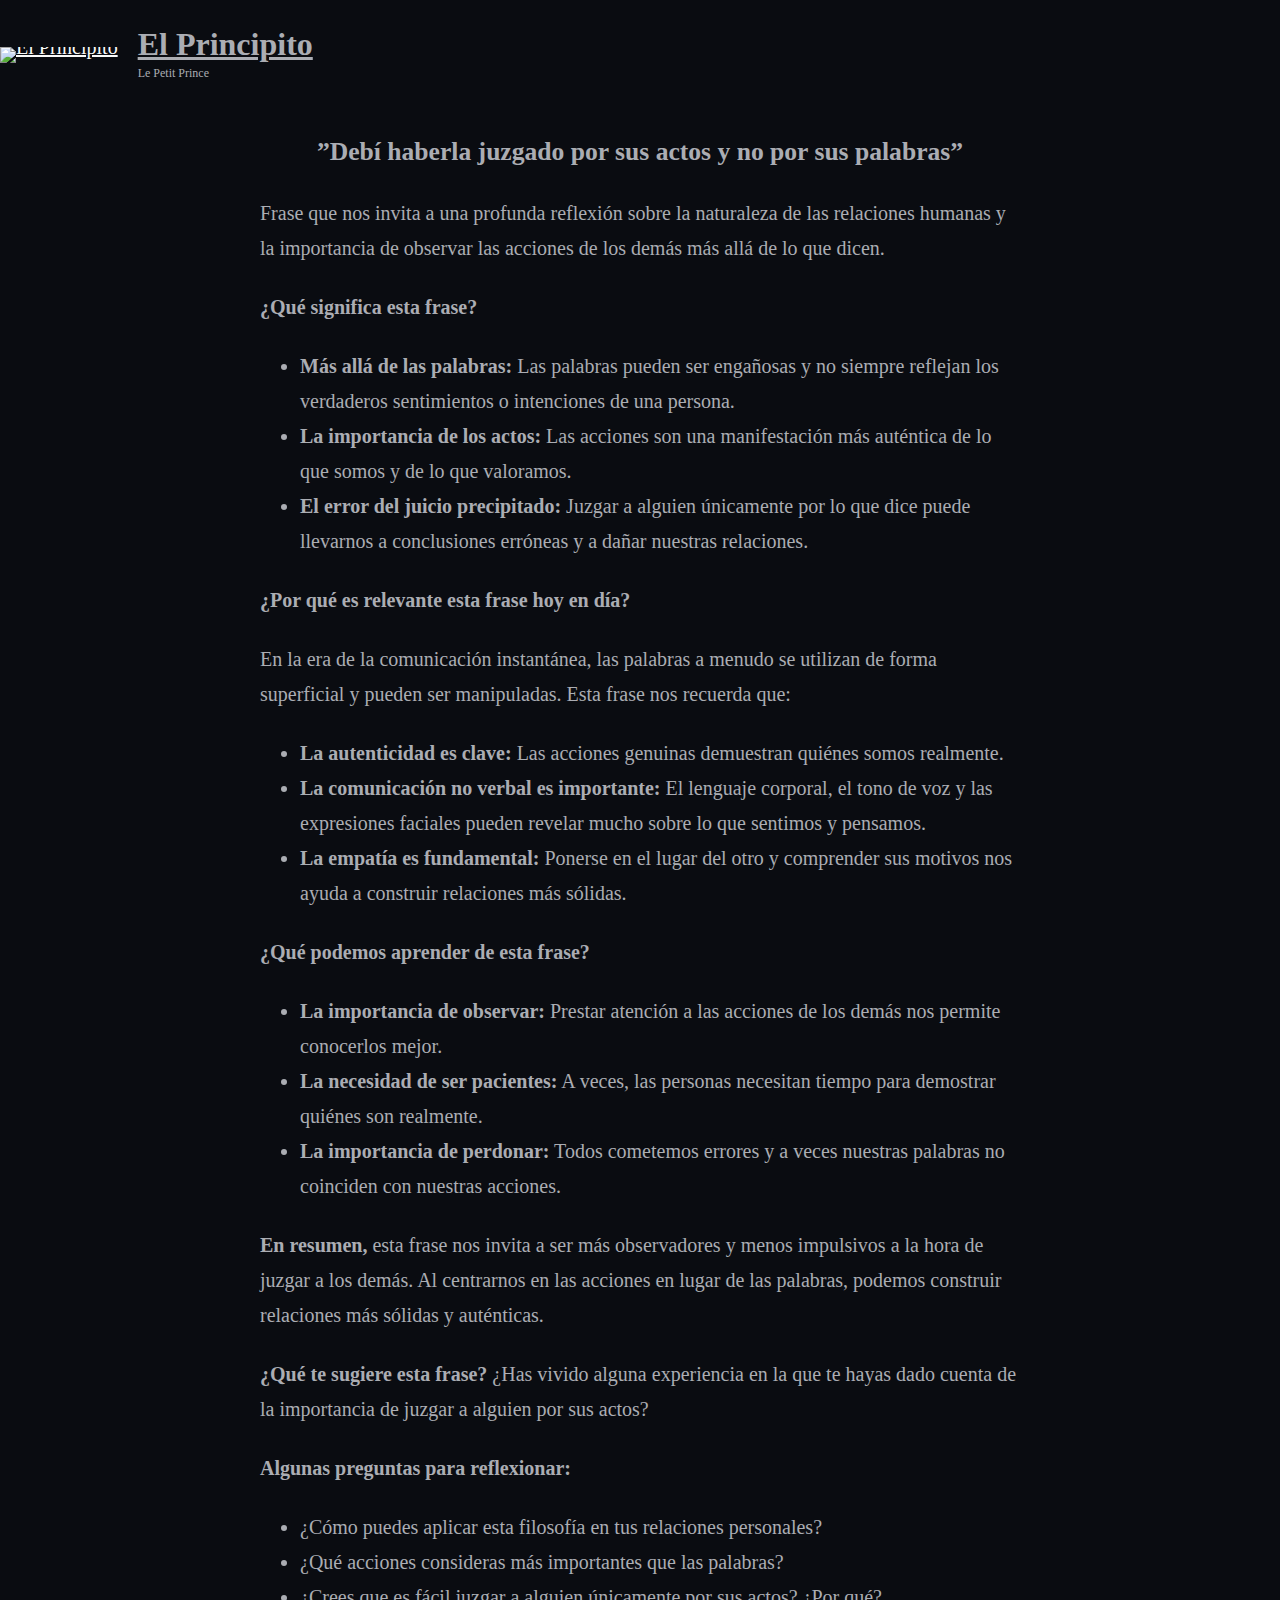
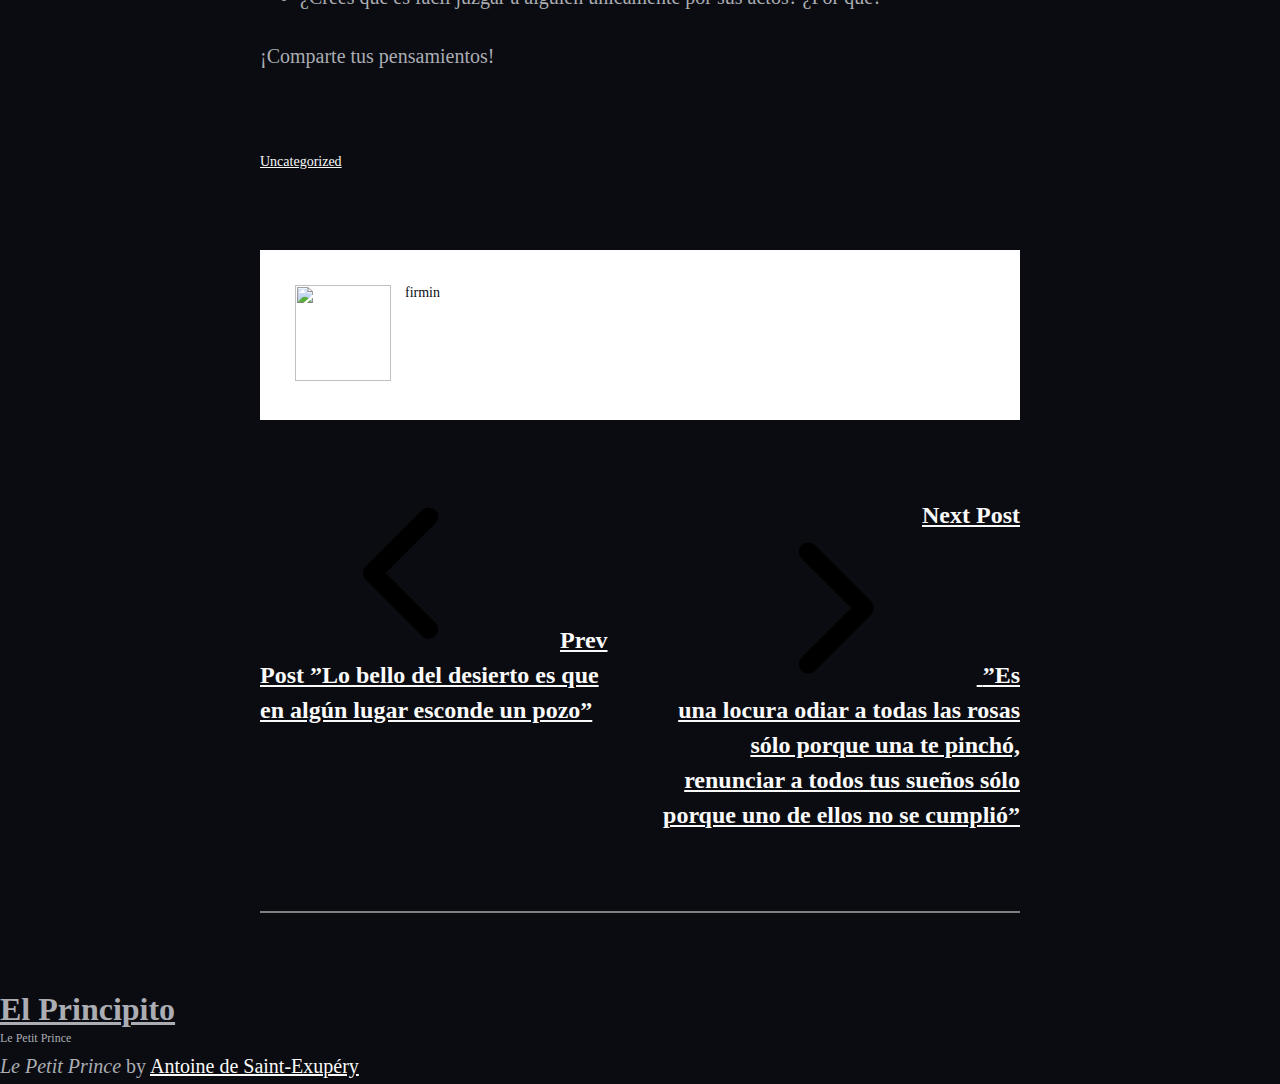
==== commit 9320f4f9: "El Principito" ====
--- a/debi-haberla-juzgado-por-sus-actos-y-no-por-sus-palabras/index.html
+++ b/debi-haberla-juzgado-por-sus-actos-y-no-por-sus-palabras/index.html
@@ -5,12 +5,12 @@
 	<meta name="viewport" content="width=device-width, initial-scale=1">
 <meta name="robots" content="max-image-preview:large">
 <title>”Debí haberla juzgado por sus actos y no por sus palabras” &#8211; El Principito</title>
-<link rel="dns-prefetch">
-<link rel="alternate" type="application/rss+xml" title="El Principito &raquo; Feed" href="/feed/">
-<link rel="alternate" type="application/rss+xml" title="El Principito &raquo; Feed de los comentarios" href="/comments/feed/">
-<link rel="alternate" type="application/rss+xml" title="El Principito &raquo; Comentario ”Debí haberla juzgado por sus actos y no por sus palabras” del feed" href="/debi-haberla-juzgado-por-sus-actos-y-no-por-sus-palabras/feed/">
+<link rel="dns-prefetch" href="https://https://galgorium.github.io/ElPrincipito">
+<link rel="alternate" type="application/rss+xml" title="El Principito &raquo; Feed" href="https://https://galgorium.github.io/ElPrincipito/feed/">
+<link rel="alternate" type="application/rss+xml" title="El Principito &raquo; Feed de los comentarios" href="https://https://galgorium.github.io/ElPrincipito/comments/feed/">
+<link rel="alternate" type="application/rss+xml" title="El Principito &raquo; Comentario ”Debí haberla juzgado por sus actos y no por sus palabras” del feed" href="https://https://galgorium.github.io/ElPrincipito/debi-haberla-juzgado-por-sus-actos-y-no-por-sus-palabras/feed/">
 <script>
-window._wpemojiSettings = {"baseUrl":"https:\/\/s.w.org\/images\/core\/emoji\/15.0.3\/72x72\/","ext":".png","svgUrl":"https:\/\/s.w.org\/images\/core\/emoji\/15.0.3\/svg\/","svgExt":".svg","source":{"concatemoji":"\/wp-includes\/js\/wp-emoji-release.min.js?ver=6.6.2"}};
+window._wpemojiSettings = {"baseUrl":"https:\/\/s.w.org\/images\/core\/emoji\/15.0.3\/72x72\/","ext":".png","svgUrl":"https:\/\/s.w.org\/images\/core\/emoji\/15.0.3\/svg\/","svgExt":".svg","source":{"concatemoji":"https:\/\/https:\/\/galgorium.github.io\/ElPrincipito\/wp-includes\/js\/wp-emoji-release.min.js?ver=6.6.2"}};
 /*! This file is auto-generated */
 !function(i,n){var o,s,e;function c(e){try{var t={supportTests:e,timestamp:(new Date).valueOf()};sessionStorage.setItem(o,JSON.stringify(t))}catch(e){}}function p(e,t,n){e.clearRect(0,0,e.canvas.width,e.canvas.height),e.fillText(t,0,0);var t=new Uint32Array(e.getImageData(0,0,e.canvas.width,e.canvas.height).data),r=(e.clearRect(0,0,e.canvas.width,e.canvas.height),e.fillText(n,0,0),new Uint32Array(e.getImageData(0,0,e.canvas.width,e.canvas.height).data));return t.every(function(e,t){return e===r[t]})}function u(e,t,n){switch(t){case"flag":return n(e,"🏳️‍⚧️","🏳️​⚧️")?!1:!n(e,"🇺🇳","🇺​🇳")&&!n(e,"🏴󠁧󠁢󠁥󠁮󠁧󠁿","🏴​󠁧​󠁢​󠁥​󠁮​󠁧​󠁿");case"emoji":return!n(e,"🐦‍⬛","🐦​⬛")}return!1}function f(e,t,n){var r="undefined"!=typeof WorkerGlobalScope&&self instanceof WorkerGlobalScope?new OffscreenCanvas(300,150):i.createElement("canvas"),a=r.getContext("2d",{willReadFrequently:!0}),o=(a.textBaseline="top",a.font="600 32px Arial",{});return e.forEach(function(e){o[e]=t(a,e,n)}),o}function t(e){var t=i.createElement("script");t.src=e,t.defer=!0,i.head.appendChild(t)}"undefined"!=typeof Promise&&(o="wpEmojiSettingsSupports",s=["flag","emoji"],n.supports={everything:!0,everythingExceptFlag:!0},e=new Promise(function(e){i.addEventListener("DOMContentLoaded",e,{once:!0})}),new Promise(function(t){var n=function(){try{var e=JSON.parse(sessionStorage.getItem(o));if("object"==typeof e&&"number"==typeof e.timestamp&&(new Date).valueOf()<e.timestamp+604800&&"object"==typeof e.supportTests)return e.supportTests}catch(e){}return null}();if(!n){if("undefined"!=typeof Worker&&"undefined"!=typeof OffscreenCanvas&&"undefined"!=typeof URL&&URL.createObjectURL&&"undefined"!=typeof Blob)try{var e="postMessage("+f.toString()+"("+[JSON.stringify(s),u.toString(),p.toString()].join(",")+"));",r=new Blob([e],{type:"text/javascript"}),a=new Worker(URL.createObjectURL(r),{name:"wpTestEmojiSupports"});return void(a.onmessage=function(e){c(n=e.data),a.terminate(),t(n)})}catch(e){}c(n=f(s,u,p))}t(n)}).then(function(e){for(var t in e)n.supports[t]=e[t],n.supports.everything=n.supports.everything&&n.supports[t],"flag"!==t&&(n.supports.everythingExceptFlag=n.supports.everythingExceptFlag&&n.supports[t]);n.supports.everythingExceptFlag=n.supports.everythingExceptFlag&&!n.supports.flag,n.DOMReady=!1,n.readyCallback=function(){n.DOMReady=!0}}).then(function(){return e}).then(function(){var e;n.supports.everything||(n.readyCallback(),(e=n.source||{}).concatemoji?t(e.concatemoji):e.wpemoji&&e.twemoji&&(t(e.twemoji),t(e.wpemoji)))}))}((window,document),window._wpemojiSettings);
 </script>
@@ -82,27 +82,27 @@
 			width: auto;
 			z-index: 100000;
 		}</style>
-<link rel="stylesheet" id="bizboost-style-css" href="/wp-content/themes/bizboost/style.css?ver=1718298565" media="all">
-<link rel="https://api.w.org/" href="/wp-json/">
-<link rel="alternate" title="JSON" type="application/json" href="/wp-json/wp/v2/posts/74">
-<link rel="EditURI" type="application/rsd+xml" title="RSD" href="/xmlrpc.php?rsd">
+<link rel="stylesheet" id="bizboost-style-css" href="https://https://galgorium.github.io/ElPrincipito/wp-content/themes/bizboost/style.css?ver=1718298565" media="all">
+<link rel="https://api.w.org/" href="https://https://galgorium.github.io/ElPrincipito/wp-json/">
+<link rel="alternate" title="JSON" type="application/json" href="https://https://galgorium.github.io/ElPrincipito/wp-json/wp/v2/posts/74">
+<link rel="EditURI" type="application/rsd+xml" title="RSD" href="https://https://galgorium.github.io/ElPrincipito/xmlrpc.php?rsd">
 <meta name="generator" content="WordPress 6.6.2">
-<link rel="canonical" href="/debi-haberla-juzgado-por-sus-actos-y-no-por-sus-palabras/">
-<link rel="shortlink" href="/?p=74">
-<link rel="alternate" title="oEmbed (JSON)" type="application/json+oembed" href="/wp-json/oembed/1.0/embed?url=http%3A%2F%2F%2Fdebi-haberla-juzgado-por-sus-actos-y-no-por-sus-palabras%2F">
-<link rel="alternate" title="oEmbed (XML)" type="text/xml+oembed" href="/wp-json/oembed/1.0/embed?url=http%3A%2F%2F%2Fdebi-haberla-juzgado-por-sus-actos-y-no-por-sus-palabras%2F#038;format=xml">
-<style id="wp-fonts-local">@font-face{font-family:Poppins;font-style:normal;font-weight:300;font-display:fallback;src:url('/wp-content/themes/bizboost/assets/fonts/poppins/Poppins-Light.woff2') format('woff2');font-stretch:normal;}
-@font-face{font-family:Poppins;font-style:normal;font-weight:400;font-display:fallback;src:url('/wp-content/themes/bizboost/assets/fonts/poppins/Poppins-Regular.woff2') format('woff2');font-stretch:normal;}
-@font-face{font-family:Poppins;font-style:italic;font-weight:400;font-display:fallback;src:url('/wp-content/themes/bizboost/assets/fonts/poppins/Poppins-Italic.woff2') format('woff2');font-stretch:normal;}
-@font-face{font-family:Poppins;font-style:normal;font-weight:500;font-display:fallback;src:url('/wp-content/themes/bizboost/assets/fonts/poppins/Poppins-Medium.woff2') format('woff2');font-stretch:normal;}
-@font-face{font-family:Poppins;font-style:normal;font-weight:600;font-display:fallback;src:url('/wp-content/themes/bizboost/assets/fonts/poppins/Poppins-SemiBold.woff2') format('woff2');font-stretch:normal;}
-@font-face{font-family:Poppins;font-style:normal;font-weight:700;font-display:fallback;src:url('/wp-content/themes/bizboost/assets/fonts/poppins/Poppins-Bold.woff2') format('woff2');font-stretch:normal;}
-@font-face{font-family:Poppins;font-style:normal;font-weight:800;font-display:fallback;src:url('/wp-content/themes/bizboost/assets/fonts/poppins/Poppins-ExtraBold.woff2') format('woff2');font-stretch:normal;}
-@font-face{font-family:Poppins;font-style:normal;font-weight:900;font-display:fallback;src:url('/wp-content/themes/bizboost/assets/fonts/poppins/Poppins-Black.woff2') format('woff2');font-stretch:normal;}</style>
-<link rel="icon" href="/wp-content/uploads/2024/06/Le-Petit-Prince-150x150.jpg" sizes="32x32">
-<link rel="icon" href="/wp-content/uploads/2024/06/Le-Petit-Prince.jpg" sizes="192x192">
-<link rel="apple-touch-icon" href="/wp-content/uploads/2024/06/Le-Petit-Prince.jpg">
-<meta name="msapplication-TileImage" content="/wp-content/uploads/2024/06/Le-Petit-Prince.jpg">
+<link rel="canonical" href="https://https://galgorium.github.io/ElPrincipito/debi-haberla-juzgado-por-sus-actos-y-no-por-sus-palabras/">
+<link rel="shortlink" href="https://https://galgorium.github.io/ElPrincipito/?p=74">
+<link rel="alternate" title="oEmbed (JSON)" type="application/json+oembed" href="https://https://galgorium.github.io/ElPrincipito/wp-json/oembed/1.0/embed?url=http%3A%2F%2Fhttps%3A%2F%2Fhttps%3A%2F%2Fgalgorium.github.io%2FElPrincipito%2Fdebi-haberla-juzgado-por-sus-actos-y-no-por-sus-palabras%2F">
+<link rel="alternate" title="oEmbed (XML)" type="text/xml+oembed" href="https://https://galgorium.github.io/ElPrincipito/wp-json/oembed/1.0/embed?url=http%3A%2F%2Fhttps%3A%2F%2Fhttps%3A%2F%2Fgalgorium.github.io%2FElPrincipito%2Fdebi-haberla-juzgado-por-sus-actos-y-no-por-sus-palabras%2F#038;format=xml">
+<style id="wp-fonts-local">@font-face{font-family:Poppins;font-style:normal;font-weight:300;font-display:fallback;src:url('https://https://galgorium.github.io/ElPrincipito/wp-content/themes/bizboost/assets/fonts/poppins/Poppins-Light.woff2') format('woff2');font-stretch:normal;}
+@font-face{font-family:Poppins;font-style:normal;font-weight:400;font-display:fallback;src:url('https://https://galgorium.github.io/ElPrincipito/wp-content/themes/bizboost/assets/fonts/poppins/Poppins-Regular.woff2') format('woff2');font-stretch:normal;}
+@font-face{font-family:Poppins;font-style:italic;font-weight:400;font-display:fallback;src:url('https://https://galgorium.github.io/ElPrincipito/wp-content/themes/bizboost/assets/fonts/poppins/Poppins-Italic.woff2') format('woff2');font-stretch:normal;}
+@font-face{font-family:Poppins;font-style:normal;font-weight:500;font-display:fallback;src:url('https://https://galgorium.github.io/ElPrincipito/wp-content/themes/bizboost/assets/fonts/poppins/Poppins-Medium.woff2') format('woff2');font-stretch:normal;}
+@font-face{font-family:Poppins;font-style:normal;font-weight:600;font-display:fallback;src:url('https://https://galgorium.github.io/ElPrincipito/wp-content/themes/bizboost/assets/fonts/poppins/Poppins-SemiBold.woff2') format('woff2');font-stretch:normal;}
+@font-face{font-family:Poppins;font-style:normal;font-weight:700;font-display:fallback;src:url('https://https://galgorium.github.io/ElPrincipito/wp-content/themes/bizboost/assets/fonts/poppins/Poppins-Bold.woff2') format('woff2');font-stretch:normal;}
+@font-face{font-family:Poppins;font-style:normal;font-weight:800;font-display:fallback;src:url('https://https://galgorium.github.io/ElPrincipito/wp-content/themes/bizboost/assets/fonts/poppins/Poppins-ExtraBold.woff2') format('woff2');font-stretch:normal;}
+@font-face{font-family:Poppins;font-style:normal;font-weight:900;font-display:fallback;src:url('https://https://galgorium.github.io/ElPrincipito/wp-content/themes/bizboost/assets/fonts/poppins/Poppins-Black.woff2') format('woff2');font-stretch:normal;}</style>
+<link rel="icon" href="https://https://galgorium.github.io/ElPrincipito/wp-content/uploads/2024/06/Le-Petit-Prince-150x150.jpg" sizes="32x32">
+<link rel="icon" href="https://https://galgorium.github.io/ElPrincipito/wp-content/uploads/2024/06/Le-Petit-Prince.jpg" sizes="192x192">
+<link rel="apple-touch-icon" href="https://https://galgorium.github.io/ElPrincipito/wp-content/uploads/2024/06/Le-Petit-Prince.jpg">
+<meta name="msapplication-TileImage" content="https://https://galgorium.github.io/ElPrincipito/wp-content/uploads/2024/06/Le-Petit-Prince.jpg">
 </head>
 
 <body class="post-template-default single single-post postid-74 single-format-standard wp-custom-logo wp-embed-responsive">
@@ -113,11 +113,11 @@
 <div class="wp-block-group alignwide wp-block-main-header is-layout-constrained wp-block-group-is-layout-constrained">
 <div class="wp-block-group alignfull wp-block-main-header-container is-content-justification-space-between is-layout-flex wp-container-core-group-is-layout-3 wp-block-group-is-layout-flex" style="padding-top:var(--wp--custom--spacing--tiny);padding-bottom:var(--wp--custom--spacing--tiny)">
 <div class="wp-block-group site-identity is-layout-flex wp-container-core-group-is-layout-2 wp-block-group-is-layout-flex">
-<div class="wp-block-site-logo"><a href="/" class="custom-logo-link" rel="home"><img width="50" height="88" src="/wp-content/uploads/2024/06/Le-Petit-Prince.jpg" class="custom-logo" alt="El Principito" decoding="async" srcset="/wp-content/uploads/2024/06/Le-Petit-Prince.jpg 736w, /wp-content/uploads/2024/06/Le-Petit-Prince-169x300.jpg 169w, /wp-content/uploads/2024/06/Le-Petit-Prince-576x1024.jpg 576w" sizes="(max-width: 50px) 100vw, 50px"></a></div>
+<div class="wp-block-site-logo"><a href="https://https://galgorium.github.io/ElPrincipito/" class="custom-logo-link" rel="home"><img width="50" height="88" src="https://https://galgorium.github.io/ElPrincipito/wp-content/uploads/2024/06/Le-Petit-Prince.jpg" class="custom-logo" alt="El Principito" decoding="async" srcset="https://https://galgorium.github.io/ElPrincipito/wp-content/uploads/2024/06/Le-Petit-Prince.jpg 736w, https://https://galgorium.github.io/ElPrincipito/wp-content/uploads/2024/06/Le-Petit-Prince-169x300.jpg 169w, https://https://galgorium.github.io/ElPrincipito/wp-content/uploads/2024/06/Le-Petit-Prince-576x1024.jpg 576w" sizes="(max-width: 50px) 100vw, 50px"></a></div>
 
 
 <div class="wp-block-group is-layout-flow wp-block-group-is-layout-flow">
-<h1 class="wp-block-site-title"><a href="/" target="_self" rel="home">El Principito</a></h1>
+<h1 class="wp-block-site-title"><a href="https://https://galgorium.github.io/ElPrincipito/" target="_self" rel="home">El Principito</a></h1>
 
 <p style="margin-top:0;" class="wp-block-site-tagline">Le Petit Prince</p>
 </div>
@@ -251,7 +251,7 @@
 
     
     <div class="wp-block-group is-layout-constrained wp-block-group-is-layout-constrained">
-        <div class="taxonomy-category wp-block-post-terms"><a href="/category/uncategorized/" rel="tag">Uncategorized</a></div>
+        <div class="taxonomy-category wp-block-post-terms"><a href="https://https://galgorium.github.io/ElPrincipito/category/uncategorized/" rel="tag">Uncategorized</a></div>
 
         
 
@@ -281,13 +281,13 @@
             <div class="wp-block-columns is-layout-flex wp-container-core-columns-is-layout-1 wp-block-columns-is-layout-flex">
                 
                 <div class="wp-block-column is-layout-flow wp-block-column-is-layout-flow">
-                    <div class="post-navigation-link-previous wp-block-post-navigation-link"><a href="/lo-bello-del-desierto-es-que-en-algun-lugar-esconde-un-pozo/" rel="prev"><span class="post-navigation-link__label"><svg class="icon icon-prev" aria-hidden="true" role="img"> <use href="#icon-prev" xlink:href="#icon-prev"></use> </svg>Prev Post</span> <span class="post-navigation-link__title">”Lo bello del desierto es que en algún lugar esconde un pozo”</span></a></div>
+                    <div class="post-navigation-link-previous wp-block-post-navigation-link"><a href="https://https://galgorium.github.io/ElPrincipito/lo-bello-del-desierto-es-que-en-algun-lugar-esconde-un-pozo/" rel="prev"><span class="post-navigation-link__label"><svg class="icon icon-prev" aria-hidden="true" role="img"> <use href="#icon-prev" xlink:href="#icon-prev"></use> </svg>Prev Post</span> <span class="post-navigation-link__title">”Lo bello del desierto es que en algún lugar esconde un pozo”</span></a></div>
                 </div>
                 
 
                 
                 <div class="wp-block-column is-layout-flow wp-block-column-is-layout-flow">
-                    <div class="post-navigation-link-next has-text-align-right wp-block-post-navigation-link"><a href="/es-una-locura-odiar-a-todas-las-rosas-solo-porque-una-te-pincho-renunciar-a-todos-tus-suenos-solo-porque-uno-de-ellos-no-se-cumplio/" rel="next"><span class="post-navigation-link__label">Next Post<svg class="icon icon-next" aria-hidden="true" role="img"> <use href="#icon-next" xlink:href="#icon-next"></use> </svg></span> <span class="post-navigation-link__title">”Es una locura odiar a todas las rosas sólo porque una te pinchó, renunciar a todos tus sueños sólo porque uno de ellos no se cumplió”</span></a></div>
+                    <div class="post-navigation-link-next has-text-align-right wp-block-post-navigation-link"><a href="https://https://galgorium.github.io/ElPrincipito/es-una-locura-odiar-a-todas-las-rosas-solo-porque-una-te-pincho-renunciar-a-todos-tus-suenos-solo-porque-uno-de-ellos-no-se-cumplio/" rel="next"><span class="post-navigation-link__label">Next Post<svg class="icon icon-next" aria-hidden="true" role="img"> <use href="#icon-next" xlink:href="#icon-next"></use> </svg></span> <span class="post-navigation-link__title">”Es una locura odiar a todas las rosas sólo porque una te pinchó, renunciar a todos tus sueños sólo porque uno de ellos no se cumplió”</span></a></div>
                 </div>
                 
             </div>
@@ -320,7 +320,7 @@
 <div class="wp-block-columns wp-block-footer-widget-area-columns is-layout-flex wp-container-core-columns-is-layout-2 wp-block-columns-is-layout-flex">
 <div class="wp-block-column wp-block-widget is-layout-flow wp-block-column-is-layout-flow">
 <div class="wp-block-group is-layout-flow wp-container-core-group-is-layout-13 wp-block-group-is-layout-flow">
-<h1 class="wp-block-site-title"><a href="/" target="_self" rel="home">El Principito</a></h1>
+<h1 class="wp-block-site-title"><a href="https://https://galgorium.github.io/ElPrincipito/" target="_self" rel="home">El Principito</a></h1>
 
 <p class="wp-block-site-tagline">Le Petit Prince</p>
 </div>
@@ -379,7 +379,7 @@
 		// Inject the skip link.
 		sibling.parentElement.insertBefore( skipLink, sibling );
 	}() );</script>
-<script src="/wp-content/themes/bizboost/assets/js/custom.js?ver=1718298565" id="bizboost-script-js"></script>
+<script src="https://https://galgorium.github.io/ElPrincipito/wp-content/themes/bizboost/assets/js/custom.js?ver=1718298565" id="bizboost-script-js"></script>
 <svg style="position: absolute; width: 0; height: 0; overflow: hidden;" version="1.1" xmlns="http://www.w3.org/2000/svg" xmlns:xlink="http://www.w3.org/1999/xlink">
 <defs>
 <symbol id="icon-behance" viewbox="0 0 37 32">
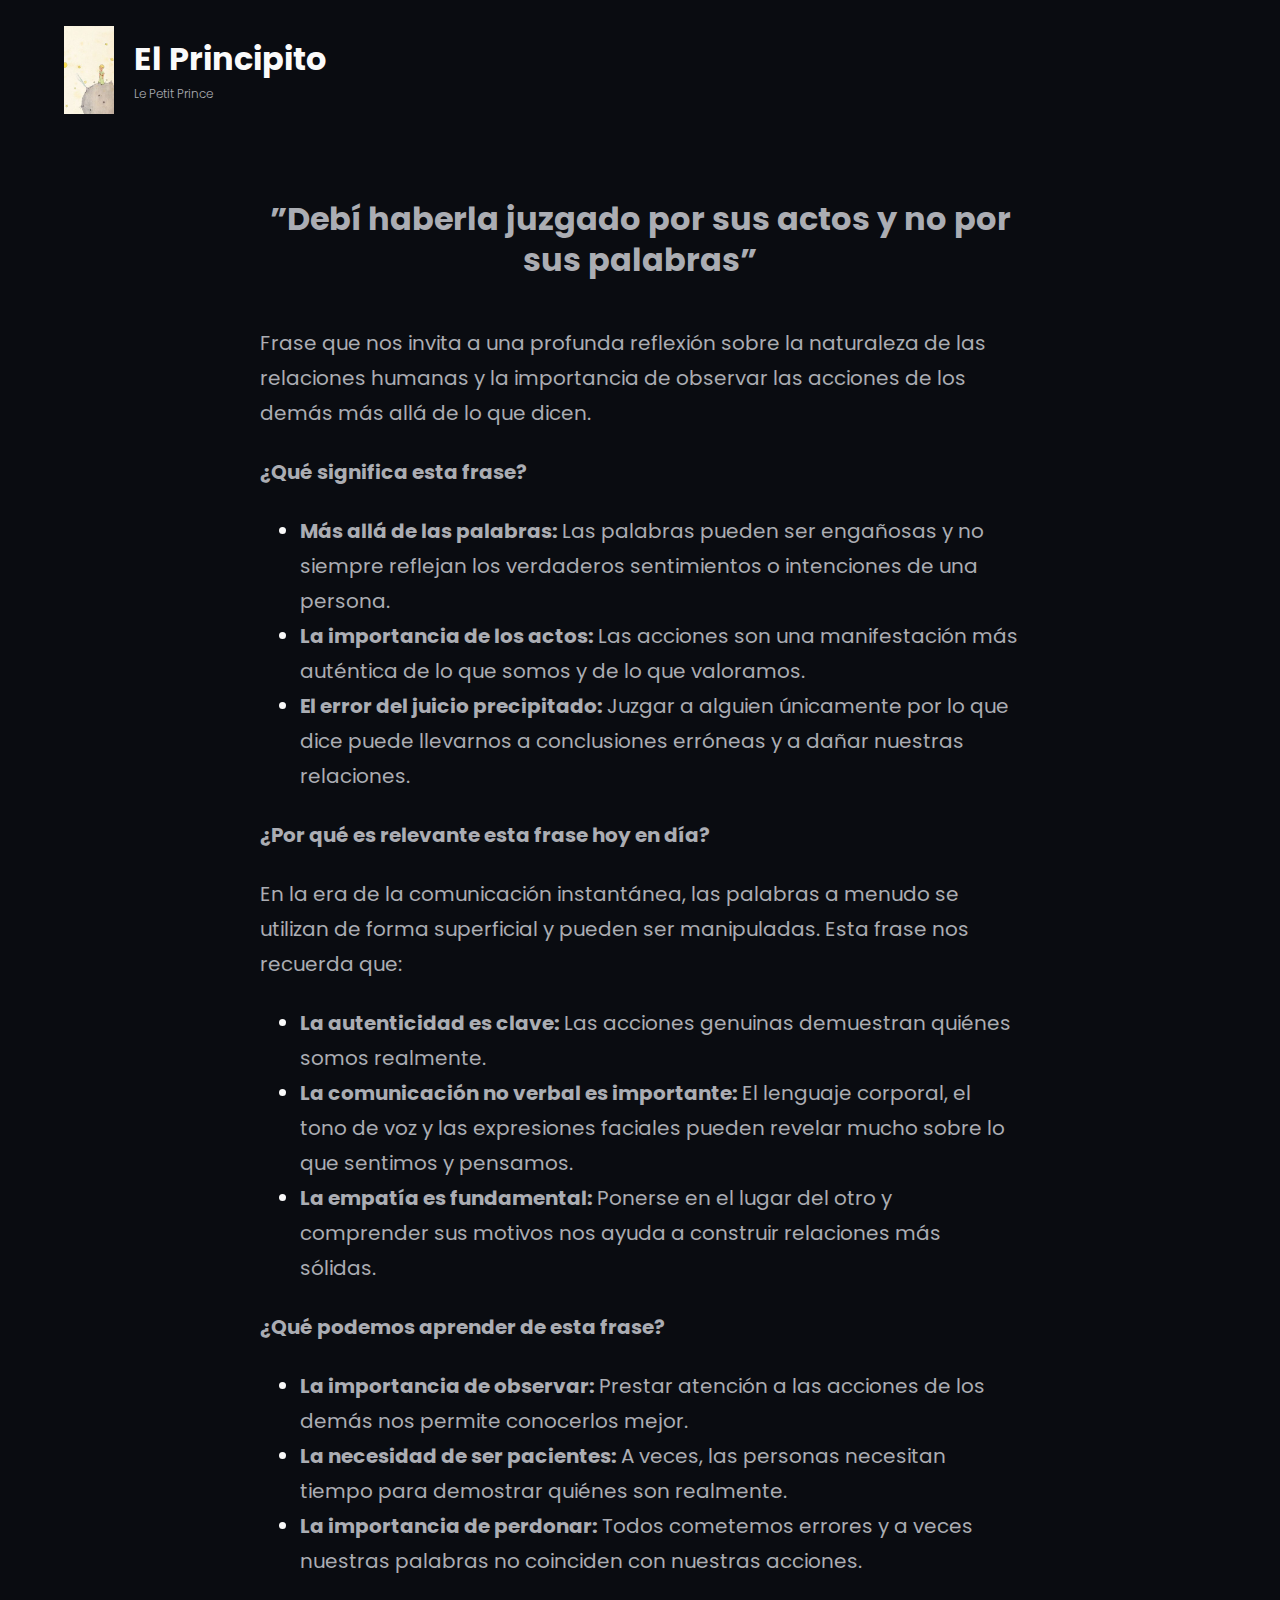
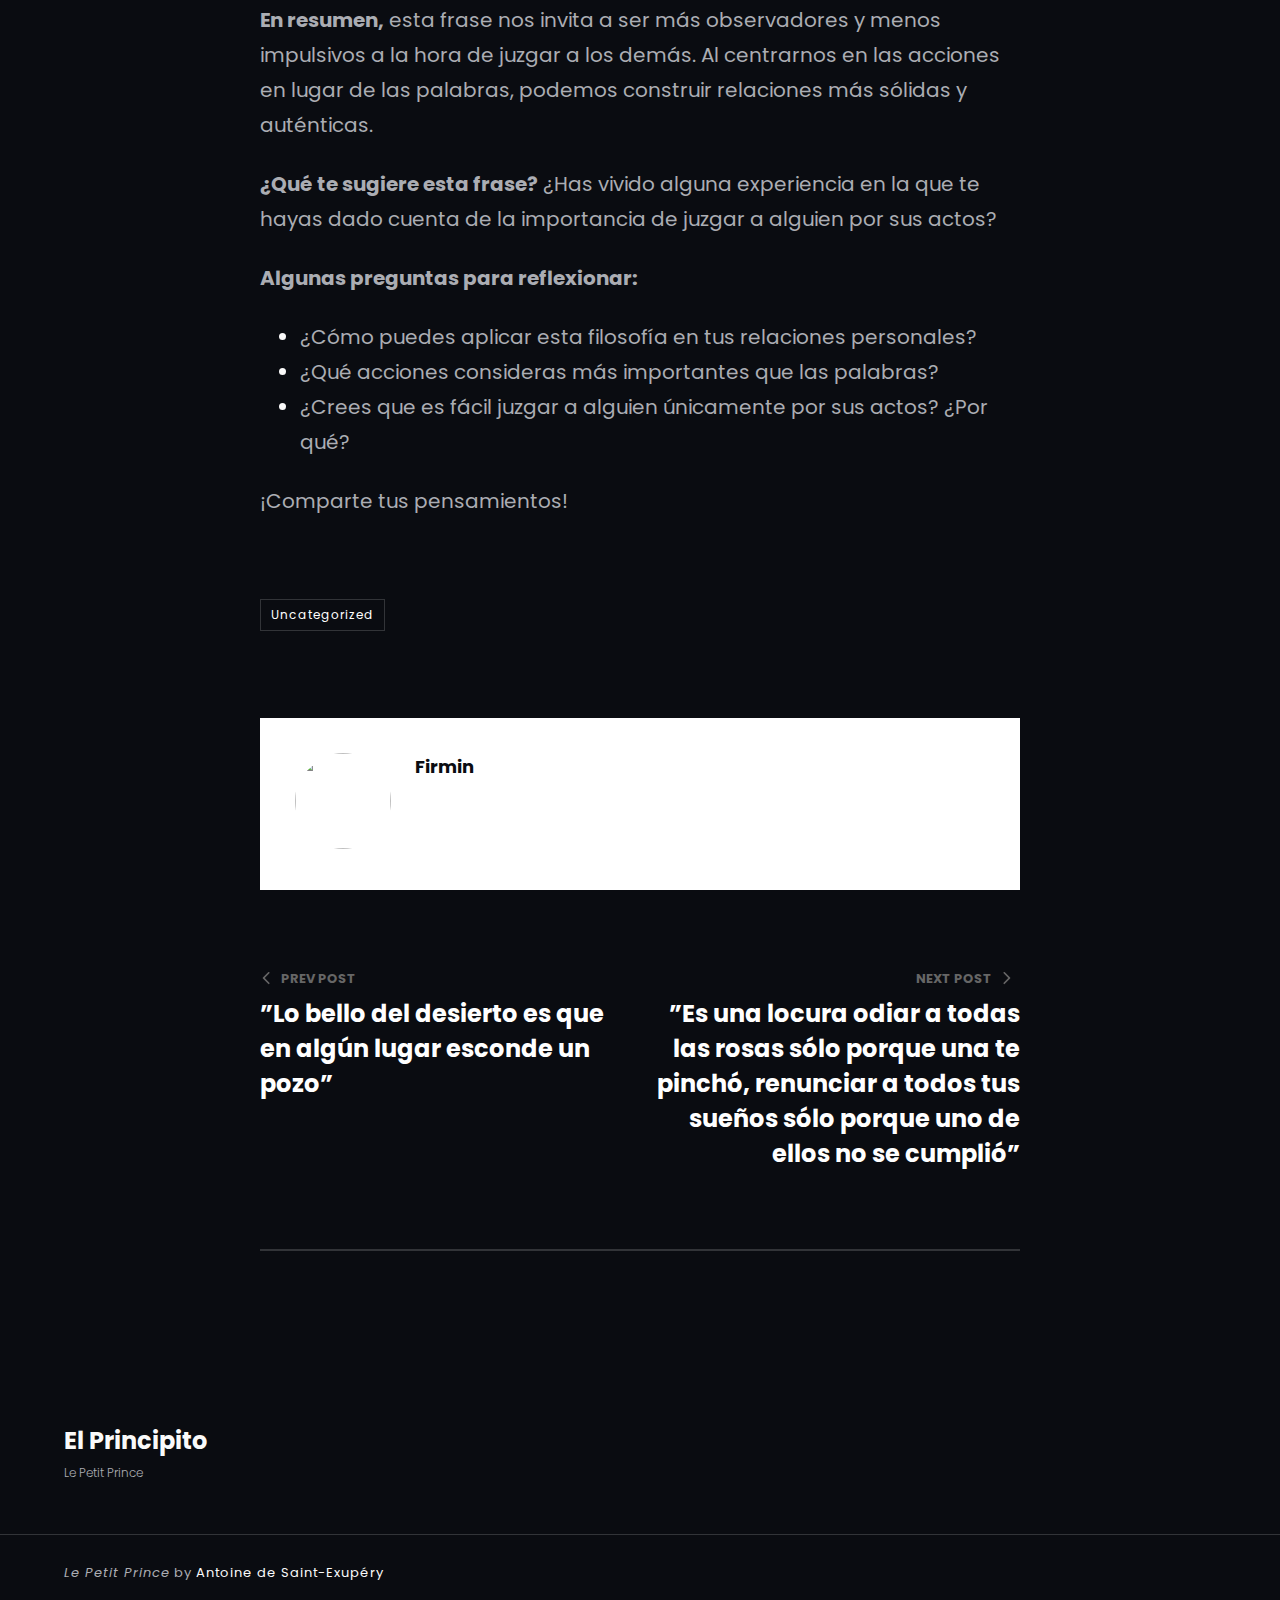
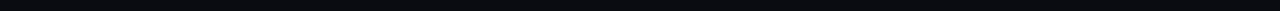
==== commit f1300c0a: "El Principito" ====
--- a/debi-haberla-juzgado-por-sus-actos-y-no-por-sus-palabras/index.html
+++ b/debi-haberla-juzgado-por-sus-actos-y-no-por-sus-palabras/index.html
@@ -5,12 +5,12 @@
 	<meta name="viewport" content="width=device-width, initial-scale=1">
 <meta name="robots" content="max-image-preview:large">
 <title>”Debí haberla juzgado por sus actos y no por sus palabras” &#8211; El Principito</title>
-<link rel="dns-prefetch" href="https://https://galgorium.github.io/ElPrincipito">
-<link rel="alternate" type="application/rss+xml" title="El Principito &raquo; Feed" href="https://https://galgorium.github.io/ElPrincipito/feed/">
-<link rel="alternate" type="application/rss+xml" title="El Principito &raquo; Feed de los comentarios" href="https://https://galgorium.github.io/ElPrincipito/comments/feed/">
-<link rel="alternate" type="application/rss+xml" title="El Principito &raquo; Comentario ”Debí haberla juzgado por sus actos y no por sus palabras” del feed" href="https://https://galgorium.github.io/ElPrincipito/debi-haberla-juzgado-por-sus-actos-y-no-por-sus-palabras/feed/">
+<link rel="dns-prefetch">
+<link rel="alternate" type="application/rss+xml" title="El Principito &raquo; Feed" href="/feed/">
+<link rel="alternate" type="application/rss+xml" title="El Principito &raquo; Feed de los comentarios" href="/comments/feed/">
+<link rel="alternate" type="application/rss+xml" title="El Principito &raquo; Comentario ”Debí haberla juzgado por sus actos y no por sus palabras” del feed" href="/debi-haberla-juzgado-por-sus-actos-y-no-por-sus-palabras/feed/">
 <script>
-window._wpemojiSettings = {"baseUrl":"https:\/\/s.w.org\/images\/core\/emoji\/15.0.3\/72x72\/","ext":".png","svgUrl":"https:\/\/s.w.org\/images\/core\/emoji\/15.0.3\/svg\/","svgExt":".svg","source":{"concatemoji":"https:\/\/https:\/\/galgorium.github.io\/ElPrincipito\/wp-includes\/js\/wp-emoji-release.min.js?ver=6.6.2"}};
+window._wpemojiSettings = {"baseUrl":"https:\/\/s.w.org\/images\/core\/emoji\/15.0.3\/72x72\/","ext":".png","svgUrl":"https:\/\/s.w.org\/images\/core\/emoji\/15.0.3\/svg\/","svgExt":".svg","source":{"concatemoji":"\/wp-includes\/js\/wp-emoji-release.min.js?ver=6.6.2"}};
 /*! This file is auto-generated */
 !function(i,n){var o,s,e;function c(e){try{var t={supportTests:e,timestamp:(new Date).valueOf()};sessionStorage.setItem(o,JSON.stringify(t))}catch(e){}}function p(e,t,n){e.clearRect(0,0,e.canvas.width,e.canvas.height),e.fillText(t,0,0);var t=new Uint32Array(e.getImageData(0,0,e.canvas.width,e.canvas.height).data),r=(e.clearRect(0,0,e.canvas.width,e.canvas.height),e.fillText(n,0,0),new Uint32Array(e.getImageData(0,0,e.canvas.width,e.canvas.height).data));return t.every(function(e,t){return e===r[t]})}function u(e,t,n){switch(t){case"flag":return n(e,"🏳️‍⚧️","🏳️​⚧️")?!1:!n(e,"🇺🇳","🇺​🇳")&&!n(e,"🏴󠁧󠁢󠁥󠁮󠁧󠁿","🏴​󠁧​󠁢​󠁥​󠁮​󠁧​󠁿");case"emoji":return!n(e,"🐦‍⬛","🐦​⬛")}return!1}function f(e,t,n){var r="undefined"!=typeof WorkerGlobalScope&&self instanceof WorkerGlobalScope?new OffscreenCanvas(300,150):i.createElement("canvas"),a=r.getContext("2d",{willReadFrequently:!0}),o=(a.textBaseline="top",a.font="600 32px Arial",{});return e.forEach(function(e){o[e]=t(a,e,n)}),o}function t(e){var t=i.createElement("script");t.src=e,t.defer=!0,i.head.appendChild(t)}"undefined"!=typeof Promise&&(o="wpEmojiSettingsSupports",s=["flag","emoji"],n.supports={everything:!0,everythingExceptFlag:!0},e=new Promise(function(e){i.addEventListener("DOMContentLoaded",e,{once:!0})}),new Promise(function(t){var n=function(){try{var e=JSON.parse(sessionStorage.getItem(o));if("object"==typeof e&&"number"==typeof e.timestamp&&(new Date).valueOf()<e.timestamp+604800&&"object"==typeof e.supportTests)return e.supportTests}catch(e){}return null}();if(!n){if("undefined"!=typeof Worker&&"undefined"!=typeof OffscreenCanvas&&"undefined"!=typeof URL&&URL.createObjectURL&&"undefined"!=typeof Blob)try{var e="postMessage("+f.toString()+"("+[JSON.stringify(s),u.toString(),p.toString()].join(",")+"));",r=new Blob([e],{type:"text/javascript"}),a=new Worker(URL.createObjectURL(r),{name:"wpTestEmojiSupports"});return void(a.onmessage=function(e){c(n=e.data),a.terminate(),t(n)})}catch(e){}c(n=f(s,u,p))}t(n)}).then(function(e){for(var t in e)n.supports[t]=e[t],n.supports.everything=n.supports.everything&&n.supports[t],"flag"!==t&&(n.supports.everythingExceptFlag=n.supports.everythingExceptFlag&&n.supports[t]);n.supports.everythingExceptFlag=n.supports.everythingExceptFlag&&!n.supports.flag,n.DOMReady=!1,n.readyCallback=function(){n.DOMReady=!0}}).then(function(){return e}).then(function(){var e;n.supports.everything||(n.readyCallback(),(e=n.source||{}).concatemoji?t(e.concatemoji):e.wpemoji&&e.twemoji&&(t(e.twemoji),t(e.wpemoji)))}))}((window,document),window._wpemojiSettings);
 </script>
@@ -82,27 +82,27 @@
 			width: auto;
 			z-index: 100000;
 		}</style>
-<link rel="stylesheet" id="bizboost-style-css" href="https://https://galgorium.github.io/ElPrincipito/wp-content/themes/bizboost/style.css?ver=1718298565" media="all">
-<link rel="https://api.w.org/" href="https://https://galgorium.github.io/ElPrincipito/wp-json/">
-<link rel="alternate" title="JSON" type="application/json" href="https://https://galgorium.github.io/ElPrincipito/wp-json/wp/v2/posts/74">
-<link rel="EditURI" type="application/rsd+xml" title="RSD" href="https://https://galgorium.github.io/ElPrincipito/xmlrpc.php?rsd">
+<link rel="stylesheet" id="bizboost-style-css" href="/wp-content/themes/bizboost/style.css?ver=1718298565" media="all">
+<link rel="https://api.w.org/" href="/wp-json/">
+<link rel="alternate" title="JSON" type="application/json" href="/wp-json/wp/v2/posts/74">
+<link rel="EditURI" type="application/rsd+xml" title="RSD" href="/xmlrpc.php?rsd">
 <meta name="generator" content="WordPress 6.6.2">
-<link rel="canonical" href="https://https://galgorium.github.io/ElPrincipito/debi-haberla-juzgado-por-sus-actos-y-no-por-sus-palabras/">
-<link rel="shortlink" href="https://https://galgorium.github.io/ElPrincipito/?p=74">
-<link rel="alternate" title="oEmbed (JSON)" type="application/json+oembed" href="https://https://galgorium.github.io/ElPrincipito/wp-json/oembed/1.0/embed?url=http%3A%2F%2Fhttps%3A%2F%2Fhttps%3A%2F%2Fgalgorium.github.io%2FElPrincipito%2Fdebi-haberla-juzgado-por-sus-actos-y-no-por-sus-palabras%2F">
-<link rel="alternate" title="oEmbed (XML)" type="text/xml+oembed" href="https://https://galgorium.github.io/ElPrincipito/wp-json/oembed/1.0/embed?url=http%3A%2F%2Fhttps%3A%2F%2Fhttps%3A%2F%2Fgalgorium.github.io%2FElPrincipito%2Fdebi-haberla-juzgado-por-sus-actos-y-no-por-sus-palabras%2F#038;format=xml">
-<style id="wp-fonts-local">@font-face{font-family:Poppins;font-style:normal;font-weight:300;font-display:fallback;src:url('https://https://galgorium.github.io/ElPrincipito/wp-content/themes/bizboost/assets/fonts/poppins/Poppins-Light.woff2') format('woff2');font-stretch:normal;}
-@font-face{font-family:Poppins;font-style:normal;font-weight:400;font-display:fallback;src:url('https://https://galgorium.github.io/ElPrincipito/wp-content/themes/bizboost/assets/fonts/poppins/Poppins-Regular.woff2') format('woff2');font-stretch:normal;}
-@font-face{font-family:Poppins;font-style:italic;font-weight:400;font-display:fallback;src:url('https://https://galgorium.github.io/ElPrincipito/wp-content/themes/bizboost/assets/fonts/poppins/Poppins-Italic.woff2') format('woff2');font-stretch:normal;}
-@font-face{font-family:Poppins;font-style:normal;font-weight:500;font-display:fallback;src:url('https://https://galgorium.github.io/ElPrincipito/wp-content/themes/bizboost/assets/fonts/poppins/Poppins-Medium.woff2') format('woff2');font-stretch:normal;}
-@font-face{font-family:Poppins;font-style:normal;font-weight:600;font-display:fallback;src:url('https://https://galgorium.github.io/ElPrincipito/wp-content/themes/bizboost/assets/fonts/poppins/Poppins-SemiBold.woff2') format('woff2');font-stretch:normal;}
-@font-face{font-family:Poppins;font-style:normal;font-weight:700;font-display:fallback;src:url('https://https://galgorium.github.io/ElPrincipito/wp-content/themes/bizboost/assets/fonts/poppins/Poppins-Bold.woff2') format('woff2');font-stretch:normal;}
-@font-face{font-family:Poppins;font-style:normal;font-weight:800;font-display:fallback;src:url('https://https://galgorium.github.io/ElPrincipito/wp-content/themes/bizboost/assets/fonts/poppins/Poppins-ExtraBold.woff2') format('woff2');font-stretch:normal;}
-@font-face{font-family:Poppins;font-style:normal;font-weight:900;font-display:fallback;src:url('https://https://galgorium.github.io/ElPrincipito/wp-content/themes/bizboost/assets/fonts/poppins/Poppins-Black.woff2') format('woff2');font-stretch:normal;}</style>
-<link rel="icon" href="https://https://galgorium.github.io/ElPrincipito/wp-content/uploads/2024/06/Le-Petit-Prince-150x150.jpg" sizes="32x32">
-<link rel="icon" href="https://https://galgorium.github.io/ElPrincipito/wp-content/uploads/2024/06/Le-Petit-Prince.jpg" sizes="192x192">
-<link rel="apple-touch-icon" href="https://https://galgorium.github.io/ElPrincipito/wp-content/uploads/2024/06/Le-Petit-Prince.jpg">
-<meta name="msapplication-TileImage" content="https://https://galgorium.github.io/ElPrincipito/wp-content/uploads/2024/06/Le-Petit-Prince.jpg">
+<link rel="canonical" href="/debi-haberla-juzgado-por-sus-actos-y-no-por-sus-palabras/">
+<link rel="shortlink" href="/?p=74">
+<link rel="alternate" title="oEmbed (JSON)" type="application/json+oembed" href="/wp-json/oembed/1.0/embed?url=http%3A%2F%2F%2Fdebi-haberla-juzgado-por-sus-actos-y-no-por-sus-palabras%2F">
+<link rel="alternate" title="oEmbed (XML)" type="text/xml+oembed" href="/wp-json/oembed/1.0/embed?url=http%3A%2F%2F%2Fdebi-haberla-juzgado-por-sus-actos-y-no-por-sus-palabras%2F#038;format=xml">
+<style id="wp-fonts-local">@font-face{font-family:Poppins;font-style:normal;font-weight:300;font-display:fallback;src:url('/wp-content/themes/bizboost/assets/fonts/poppins/Poppins-Light.woff2') format('woff2');font-stretch:normal;}
+@font-face{font-family:Poppins;font-style:normal;font-weight:400;font-display:fallback;src:url('/wp-content/themes/bizboost/assets/fonts/poppins/Poppins-Regular.woff2') format('woff2');font-stretch:normal;}
+@font-face{font-family:Poppins;font-style:italic;font-weight:400;font-display:fallback;src:url('/wp-content/themes/bizboost/assets/fonts/poppins/Poppins-Italic.woff2') format('woff2');font-stretch:normal;}
+@font-face{font-family:Poppins;font-style:normal;font-weight:500;font-display:fallback;src:url('/wp-content/themes/bizboost/assets/fonts/poppins/Poppins-Medium.woff2') format('woff2');font-stretch:normal;}
+@font-face{font-family:Poppins;font-style:normal;font-weight:600;font-display:fallback;src:url('/wp-content/themes/bizboost/assets/fonts/poppins/Poppins-SemiBold.woff2') format('woff2');font-stretch:normal;}
+@font-face{font-family:Poppins;font-style:normal;font-weight:700;font-display:fallback;src:url('/wp-content/themes/bizboost/assets/fonts/poppins/Poppins-Bold.woff2') format('woff2');font-stretch:normal;}
+@font-face{font-family:Poppins;font-style:normal;font-weight:800;font-display:fallback;src:url('/wp-content/themes/bizboost/assets/fonts/poppins/Poppins-ExtraBold.woff2') format('woff2');font-stretch:normal;}
+@font-face{font-family:Poppins;font-style:normal;font-weight:900;font-display:fallback;src:url('/wp-content/themes/bizboost/assets/fonts/poppins/Poppins-Black.woff2') format('woff2');font-stretch:normal;}</style>
+<link rel="icon" href="/wp-content/uploads/2024/06/Le-Petit-Prince-150x150.jpg" sizes="32x32">
+<link rel="icon" href="/wp-content/uploads/2024/06/Le-Petit-Prince.jpg" sizes="192x192">
+<link rel="apple-touch-icon" href="/wp-content/uploads/2024/06/Le-Petit-Prince.jpg">
+<meta name="msapplication-TileImage" content="/wp-content/uploads/2024/06/Le-Petit-Prince.jpg">
 </head>
 
 <body class="post-template-default single single-post postid-74 single-format-standard wp-custom-logo wp-embed-responsive">
@@ -113,11 +113,11 @@
 <div class="wp-block-group alignwide wp-block-main-header is-layout-constrained wp-block-group-is-layout-constrained">
 <div class="wp-block-group alignfull wp-block-main-header-container is-content-justification-space-between is-layout-flex wp-container-core-group-is-layout-3 wp-block-group-is-layout-flex" style="padding-top:var(--wp--custom--spacing--tiny);padding-bottom:var(--wp--custom--spacing--tiny)">
 <div class="wp-block-group site-identity is-layout-flex wp-container-core-group-is-layout-2 wp-block-group-is-layout-flex">
-<div class="wp-block-site-logo"><a href="https://https://galgorium.github.io/ElPrincipito/" class="custom-logo-link" rel="home"><img width="50" height="88" src="https://https://galgorium.github.io/ElPrincipito/wp-content/uploads/2024/06/Le-Petit-Prince.jpg" class="custom-logo" alt="El Principito" decoding="async" srcset="https://https://galgorium.github.io/ElPrincipito/wp-content/uploads/2024/06/Le-Petit-Prince.jpg 736w, https://https://galgorium.github.io/ElPrincipito/wp-content/uploads/2024/06/Le-Petit-Prince-169x300.jpg 169w, https://https://galgorium.github.io/ElPrincipito/wp-content/uploads/2024/06/Le-Petit-Prince-576x1024.jpg 576w" sizes="(max-width: 50px) 100vw, 50px"></a></div>
+<div class="wp-block-site-logo"><a href="/" class="custom-logo-link" rel="home"><img width="50" height="88" src="/wp-content/uploads/2024/06/Le-Petit-Prince.jpg" class="custom-logo" alt="El Principito" decoding="async" srcset="/wp-content/uploads/2024/06/Le-Petit-Prince.jpg 736w, /wp-content/uploads/2024/06/Le-Petit-Prince-169x300.jpg 169w, /wp-content/uploads/2024/06/Le-Petit-Prince-576x1024.jpg 576w" sizes="(max-width: 50px) 100vw, 50px"></a></div>
 
 
 <div class="wp-block-group is-layout-flow wp-block-group-is-layout-flow">
-<h1 class="wp-block-site-title"><a href="https://https://galgorium.github.io/ElPrincipito/" target="_self" rel="home">El Principito</a></h1>
+<h1 class="wp-block-site-title"><a href="/" target="_self" rel="home">El Principito</a></h1>
 
 <p style="margin-top:0;" class="wp-block-site-tagline">Le Petit Prince</p>
 </div>
@@ -251,7 +251,7 @@
 
     
     <div class="wp-block-group is-layout-constrained wp-block-group-is-layout-constrained">
-        <div class="taxonomy-category wp-block-post-terms"><a href="https://https://galgorium.github.io/ElPrincipito/category/uncategorized/" rel="tag">Uncategorized</a></div>
+        <div class="taxonomy-category wp-block-post-terms"><a href="/category/uncategorized/" rel="tag">Uncategorized</a></div>
 
         
 
@@ -281,13 +281,13 @@
             <div class="wp-block-columns is-layout-flex wp-container-core-columns-is-layout-1 wp-block-columns-is-layout-flex">
                 
                 <div class="wp-block-column is-layout-flow wp-block-column-is-layout-flow">
-                    <div class="post-navigation-link-previous wp-block-post-navigation-link"><a href="https://https://galgorium.github.io/ElPrincipito/lo-bello-del-desierto-es-que-en-algun-lugar-esconde-un-pozo/" rel="prev"><span class="post-navigation-link__label"><svg class="icon icon-prev" aria-hidden="true" role="img"> <use href="#icon-prev" xlink:href="#icon-prev"></use> </svg>Prev Post</span> <span class="post-navigation-link__title">”Lo bello del desierto es que en algún lugar esconde un pozo”</span></a></div>
+                    <div class="post-navigation-link-previous wp-block-post-navigation-link"><a href="/lo-bello-del-desierto-es-que-en-algun-lugar-esconde-un-pozo/" rel="prev"><span class="post-navigation-link__label"><svg class="icon icon-prev" aria-hidden="true" role="img"> <use href="#icon-prev" xlink:href="#icon-prev"></use> </svg>Prev Post</span> <span class="post-navigation-link__title">”Lo bello del desierto es que en algún lugar esconde un pozo”</span></a></div>
                 </div>
                 
 
                 
                 <div class="wp-block-column is-layout-flow wp-block-column-is-layout-flow">
-                    <div class="post-navigation-link-next has-text-align-right wp-block-post-navigation-link"><a href="https://https://galgorium.github.io/ElPrincipito/es-una-locura-odiar-a-todas-las-rosas-solo-porque-una-te-pincho-renunciar-a-todos-tus-suenos-solo-porque-uno-de-ellos-no-se-cumplio/" rel="next"><span class="post-navigation-link__label">Next Post<svg class="icon icon-next" aria-hidden="true" role="img"> <use href="#icon-next" xlink:href="#icon-next"></use> </svg></span> <span class="post-navigation-link__title">”Es una locura odiar a todas las rosas sólo porque una te pinchó, renunciar a todos tus sueños sólo porque uno de ellos no se cumplió”</span></a></div>
+                    <div class="post-navigation-link-next has-text-align-right wp-block-post-navigation-link"><a href="/es-una-locura-odiar-a-todas-las-rosas-solo-porque-una-te-pincho-renunciar-a-todos-tus-suenos-solo-porque-uno-de-ellos-no-se-cumplio/" rel="next"><span class="post-navigation-link__label">Next Post<svg class="icon icon-next" aria-hidden="true" role="img"> <use href="#icon-next" xlink:href="#icon-next"></use> </svg></span> <span class="post-navigation-link__title">”Es una locura odiar a todas las rosas sólo porque una te pinchó, renunciar a todos tus sueños sólo porque uno de ellos no se cumplió”</span></a></div>
                 </div>
                 
             </div>
@@ -320,7 +320,7 @@
 <div class="wp-block-columns wp-block-footer-widget-area-columns is-layout-flex wp-container-core-columns-is-layout-2 wp-block-columns-is-layout-flex">
 <div class="wp-block-column wp-block-widget is-layout-flow wp-block-column-is-layout-flow">
 <div class="wp-block-group is-layout-flow wp-container-core-group-is-layout-13 wp-block-group-is-layout-flow">
-<h1 class="wp-block-site-title"><a href="https://https://galgorium.github.io/ElPrincipito/" target="_self" rel="home">El Principito</a></h1>
+<h1 class="wp-block-site-title"><a href="/" target="_self" rel="home">El Principito</a></h1>
 
 <p class="wp-block-site-tagline">Le Petit Prince</p>
 </div>
@@ -379,7 +379,7 @@
 		// Inject the skip link.
 		sibling.parentElement.insertBefore( skipLink, sibling );
 	}() );</script>
-<script src="https://https://galgorium.github.io/ElPrincipito/wp-content/themes/bizboost/assets/js/custom.js?ver=1718298565" id="bizboost-script-js"></script>
+<script src="/wp-content/themes/bizboost/assets/js/custom.js?ver=1718298565" id="bizboost-script-js"></script>
 <svg style="position: absolute; width: 0; height: 0; overflow: hidden;" version="1.1" xmlns="http://www.w3.org/2000/svg" xmlns:xlink="http://www.w3.org/1999/xlink">
 <defs>
 <symbol id="icon-behance" viewbox="0 0 37 32">
--- a/wp-content/themes/bizboost/style.css
+++ b/wp-content/themes/bizboost/style.css
@@ -0,0 +1,6331 @@
+/*
+Theme Name: BizBoost
+Theme URI: https://catchthemes.com/themes/bizboost
+Author: Catch Themes
+Author URI: https://catchthemes.com
+Description: BizBoost is a free multipurpose corporate WordPress Block theme that comes with a dark and minimal design. The block-based theme is beautifully crafted for all kinds of businesses who want to promote their business online. This theme is ideal for building corporate, blog, portfolio, eCommerce, freelance, and many more websites. This outstanding corporate theme can adapt to any market niche and provides an intuitive interface. It comes with many amazing features that help your company to shine in the business field. BizBoost is a simple and clean yet feature-rich multipurpose block theme that provides a flexible framework for any website. Moreover, the theme comes with 12+ block patterns, 15 FSE Template, and 8 Template Parts that help you to build an amazing corporate site the way you want. Some of the block patterns are Featured Content, Footer with Three Columns, Footer, Header Has Nav Centered, Header Media No Image, Header, Hero Content, Recent Products, Promotional Contact, Recent Blog Posts, Stats, Sidebar Products, and many more. All of the block patterns, templates, and template parts in BizBoost adapt to all screen sizes and are fully responsive and highly customizable.
+Requires at least: 5.9
+Tested up to: 6.5
+Requires PHP: 5.6
+Version: 1.0.4
+License: GNU General Public License v2 or later
+License URI: https://www.gnu.org/licenses/gpl-2.0.html
+Text Domain: bizboost
+Tags: blog, portfolio, photography, one-column, two-columns, left-sidebar, right-sidebar, block-patterns, block-styles, custom-background, custom-logo, custom-menu, featured-images, footer-widgets, full-site-editing,  threaded-comments, wide-blocks, translation-ready
+
+This theme, like WordPress, is licensed under the GPL.
+Use it to make something cool, have fun, and share what you've learned.
+
+BizBoost is based on Catch FSE WordPress Theme, 2012-2023 Catchthemes.com
+Catch FSE is distributed under the terms of the GNU GPL.
+*/
+/*--------------------------------------------------------------
+# Blocks
+--------------------------------------------------------------*/
+/* --- 1
+-------------------------------------------------------- */
+/* --- Block Base (from 2022 wordpress default)
+-------------------------------------------------------- */
+/*
+ * Font smoothing.
+ * This is a niche setting that will not be available via Global Styles.
+ * https://github.com/WordPress/gutenberg/issues/35934
+ */
+body {
+  -moz-osx-font-smoothing: grayscale;
+  -webkit-font-smoothing: antialiased; }
+
+/*
+ * Text and navigation link styles.
+ * Necessary until the following issue is resolved in Gutenberg:
+ * https://github.com/WordPress/gutenberg/issues/27075
+ */
+a {
+  text-decoration-thickness: 1px;
+  text-underline-offset: 0.25ch; }
+
+a:hover,
+a:focus {
+  text-decoration-style: dashed; }
+
+a:active {
+  text-decoration: none; }
+
+.wp-block-navigation .wp-block-navigation-item a:hover,
+.wp-block-navigation .wp-block-navigation-item a:focus {
+  text-decoration: underline;
+  text-decoration-style: solid; }
+
+/*
+ * Search and File Block button styles.
+ * Necessary until the following issues are resolved in Gutenberg:
+ * https://github.com/WordPress/gutenberg/issues/36444
+ * https://github.com/WordPress/gutenberg/issues/27760
+ */
+.wp-block-search__button,
+.wp-block-file .wp-block-file__button {
+  background-color: var(--wp--preset--color--primary);
+  border-radius: 0;
+  border: none;
+  color: var(--wp--preset--color--background);
+  font-size: var(--wp--preset--font-size--medium);
+  padding: calc(.667em + 2px) calc(1.333em + 2px); }
+
+/*
+ * Button hover styles.
+ * Necessary until the following issue is resolved in Gutenberg:
+ * https://github.com/WordPress/gutenberg/issues/27075
+ */
+.wp-block-search__button:hover,
+.wp-block-file .wp-block-file__button:hover,
+.wp-block-button:not(.is-style-button) .wp-block-button__link:hover {
+  opacity: 1; }
+
+/*
+ * Alignment styles.
+ * These rules are temporary, and should not be relied on or
+ * modified too heavily by themes or plugins that build on
+ * BizBoost Pro. These are meant to be a precursor to
+ * a global solution provided by the Block Editor.
+ *
+ * Relevant issues:
+ * https://github.com/WordPress/gutenberg/issues/35607
+ * https://github.com/WordPress/gutenberg/issues/35884
+ */
+.wp-site-blocks,
+body > .is-root-container,
+.edit-post-visual-editor__post-title-wrapper,
+.wp-block-group.alignfull,
+.wp-block-group.has-background,
+.wp-block-cover.alignfull,
+.is-root-container .wp-block[data-align="full"] > .wp-block-group,
+.is-root-container .wp-block[data-align="full"] > .wp-block-cover {
+  padding-left: var(--wp--custom--spacing--outer);
+  padding-right: var(--wp--custom--spacing--outer); }
+
+.wp-site-blocks .alignfull,
+.wp-site-blocks > .wp-block-group.has-background,
+.wp-site-blocks > .wp-block-cover,
+.wp-site-blocks > .wp-block-template-part > .wp-block-group.has-background,
+.wp-site-blocks > .wp-block-template-part > .wp-block-cover,
+body > .is-root-container > .wp-block-group.has-background,
+body > .is-root-container > .wp-block-cover,
+body > .is-root-container > .wp-block-template-part > .wp-block-group.has-background,
+body > .is-root-container > .wp-block-template-part > .wp-block-cover,
+.is-root-container .wp-block[data-align="full"] {
+  margin-left: calc(-1 * var(--wp--custom--spacing--outer)) !important;
+  margin-right: calc(-1 * var(--wp--custom--spacing--outer)) !important;
+  width: unset; }
+
+/* Blocks inside columns don't have negative margins. */
+.wp-site-blocks .wp-block-columns .wp-block-column .alignfull,
+.is-root-container .wp-block-columns .wp-block-column .wp-block[data-align="full"],
+.wp-site-blocks .alignfull:not(.wp-block-group) .alignfull,
+.is-root-container .wp-block[data-align="full"] > *:not(.wp-block-group) .wp-block[data-align="full"] {
+  margin-left: auto !important;
+  margin-right: auto !important;
+  width: inherit; }
+
+/*
+ * Responsive menu container padding.
+ * This ensures the responsive container inherits the same
+ * spacing defined above. This behavior may be built into
+ * the Block Editor in the future.
+ */
+.wp-block-navigation__responsive-container.is-menu-open {
+  padding-top: var(--wp--custom--spacing--outer);
+  padding-bottom: var(--wp--custom--spacing--large);
+  padding-right: var(--wp--custom--spacing--outer);
+  padding-left: var(--wp--custom--spacing--outer); }
+
+/* (Custom) - Added this code to make group and cover full width in editor which has alignfull class(after 6.0) */
+body > .is-root-container:not(.wp-site-blocks),
+body > .is-root-container:not(.wp-site-blocks) .wp-block-group.alignfull,
+body > .is-root-container:not(.wp-site-blocks) .wp-block-cover.alignfull {
+  padding-left: 0;
+  padding-right: 0; }
+
+.is-root-container {
+  display: flow-root; }
+
+:root {
+  overflow-x: hidden; }
+
+.is-root-container main.main-front-page,
+.is-root-container main.main-front-page + footer {
+  margin-block-start: 0 !important;
+  padding-top: 0 !important;
+  padding-bottom: 0 !important; }
+
+/* End */
+/* --- 2
+-------------------------------------------------------- */
+/* --- Block Styles
+-------------------------------------------------------- */
+/* --- WP Block Group Style
+-------------------------------------------------------- */
+.wp-block-section.is-style-padding-0 {
+  padding-bottom: 0;
+  padding-top: 0; }
+
+/* --- WP Block Columns Style
+-------------------------------------------------------- */
+.wp-block-columns.is-style-have-gap-0 {
+  gap: 0; }
+
+/* --- WP Block Button Style
+-------------------------------------------------------- */
+.is-style-outline > .wp-block-button__link:not(.has-background),
+.wp-block-button__link.is-style-outline:not(.has-background) {
+  background: transparent !important; }
+
+.is-style-outline > .wp-block-button__link:not(.has-text-color),
+.wp-block-button__link.is-style-outline:not(.has-text-color) {
+  border: 1px solid var(--wp--preset--color--border-color);
+  color: var(--wp--preset--color--foreground); }
+
+/* --- WP Block Post Author Style
+-------------------------------------------------------- */
+.wp-block-post-author .wp-block-post-author__content {
+  padding-left: 10px; }
+
+.wp-block-post-author .wp-block-post-author__name,
+.wp-block-post-author .wp-block-post-author__bio {
+  color: var(--wp--preset--color--background);
+  font-size: var(--wp--preset--font-size--upper-heading);
+  line-height: var(--wp--custom--typography--line-height--heading-four); }
+
+.wp-block-post-author .wp-block-post-author__name {
+  font-weight: var(--wp--custom--typography--font-weight--bold); }
+
+.wp-block-post-author .wp-block-post-author__bio {
+  font-weight: var(--wp--custom--typography--font-weight--regular);
+  text-transform: none; }
+
+.wp-block-post-author .wp-block-post-author__avatar > .avatar {
+  border-radius: 50%; }
+
+/* --- WP Block Post Comments Style
+-------------------------------------------------------- */
+.comment-respond .comment-reply-title {
+  font-size: var(--wp--preset--font-size--content-heading);
+  line-height: 1.46;
+  text-transform: uppercase; }
+
+.commentlist {
+  padding-left: 0; }
+
+.commentlist li {
+  list-style: none; }
+
+.wp-block-post-comments .commentlist > li > .children > li article,
+.wp-block-post-comments .commentlist > li > article {
+  border-bottom: 1px solid var(--wp--preset--color--border-color);
+  padding-bottom: var(--wp--custom--spacing--normal);
+  padding-top: var(--wp--custom--spacing--normal); }
+
+.wp-block-post-comments .commentlist .comment-body > *:last-child,
+.wp-block-post-comments .comment-respond > *:last-child,
+.wp-block-post-comments .comment-respond .comment-form > *:last-child,
+.wp-block-post-comments .comment-respond .comment-form > P:last-of-type {
+  margin-bottom: 0; }
+
+.wp-block-post-comments .comment-meta {
+  font-size: 1em; }
+
+.wp-block-post-comments .comment-author {
+  color: var(--wp--preset--color--foreground);
+  font-weight: var(--wp--custom--typography--font-weight--bold);
+  line-height: var(--wp--custom--typography--line-height--paragraph); }
+
+.wp-block-post-comments .comment-content {
+  margin-left: 4.2em;
+  margin-top: 20px; }
+
+.wp-block-post-comments .comment-metadata {
+  color: var(--wp--preset--color--body-text);
+  font-size: var(--wp--preset--font-size--tiny);
+  line-height: 1.62; }
+
+.wp-block-post-comments .comment-metadata a,
+.wp-block-post-comments .comment-author .fn .url {
+  text-decoration: none;
+  color: var(--wp--preset--color--foreground);
+  text-transform: capitalize;
+  font-size: var(--wp--preset--font-size--upper-heading);
+  line-height: var(--wp--custom--typography--line-height--heading-six); }
+
+.wp-block-post-comments .comment-metadata a time,
+.wp-block-post-comments .comment-metadata a.comment-edit-link {
+  font-size: var(--wp--preset--font-size--tiny);
+  line-height: 1.62;
+  color: var(--wp--preset--color--meta);
+  transition: all 0.3s ease-in-out; }
+
+.wp-block-post-comments .comment-metadata a:hover time,
+.wp-block-post-comments .comment-metadata a.comment-edit-link:hover,
+.wp-block-post-comments .comment-metadata a:hover,
+.wp-block-post-comments .comment-author .fn .url:hover {
+  color: var(--wp--preset--color--primary); }
+
+.wp-block-post-comments .comment-metadata > *:not(:last-child) {
+  padding-right: 10px; }
+
+.wp-block-post-comments .reply {
+  font-size: var(--wp--preset--font-size--small);
+  margin-left: 5.5em; }
+
+.wp-block-post-comments .reply a,
+#cancel-comment-reply-link {
+  text-decoration: none;
+  color: var(--wp--preset--color--foreground);
+  font-weight: var(--wp--custom--typography--font-weight--bold);
+  line-height: 1.4; }
+
+#cancel-comment-reply-link {
+  font-size: var(--wp--preset--font-size--small);
+  margin-left: 2.4em; }
+
+.wp-block-post-comments .reply a:hover,
+#cancel-comment-reply-link:hover {
+  color: var(--wp--preset--color--primary); }
+
+.wp-block-post-comments .comment-respond {
+  margin-top: var(--wp--custom--spacing--normal); }
+
+.wp-block-post-comments .comment-respond .comment-form {
+  font-size: var(--wp--preset--font-size--upper-heading); }
+
+.wp-block-post-comments .comment-respond .comment-form a,
+.wp-block-post-comments .comment-respond .comment-form .logged-in-as,
+.wp-block-post-comments .comment-respond .comment-form .comment-notes,
+.wp-block-post-comments .comment-respond .comment-form .comment-form-cookies-consent {
+  font-size: var(--wp--preset--font-size--extra-small);
+  text-decoration: none; }
+
+.wp-block-post-comments textarea,
+.wp-block-post-comments input:not([type="submit"]):not([type="checkbox"]) {
+  background-color: var(--wp--preset--color--background);
+  border: 1px solid var(--wp--preset--color--border-color);
+  color: var(--wp--preset--color--body-text); }
+
+.wp-block-post-comments textarea:focus,
+.wp-block-post-comments input:not([type="submit"]):not([type="checkbox"]):focus {
+  border-color: var(--wp--preset--color--text-link);
+  color: var(--wp--preset--color--foreground); }
+
+.wp-block-post-comments .comment-respond .comment-form .comment-form-cookies-consent {
+  display: flex;
+  align-items: center; }
+
+.wp-block-post-comments .comment-respond .comment-form .comment-form-cookies-consent label {
+  margin-top: 6px;
+  margin-left: 7px; }
+
+.wp-block-post-comments .comment-author .avatar {
+  border-radius: 50%;
+  width: 65px;
+  height: 65px;
+  float: left;
+  margin-right: 21px; }
+
+.form-submit.wp-block-button {
+  text-align: center; }
+
+/* --- WP Block Latest Comments Style
+-------------------------------------------------------- */
+.wp-block-latest-comments {
+  margin-top: 0;
+  padding: 0; }
+
+.wp-block-latest-comments a {
+  text-decoration: none; }
+
+.wp-block-latest-comments .wp-block-latest-comments__comment {
+  border-bottom: 1px solid var(--wp--preset--color--border-color);
+  padding-bottom: var(--wp--custom--spacing--normal);
+  padding-top: var(--wp--custom--spacing--normal);
+  margin-bottom: 0; }
+
+.wp-block-latest-comments .wp-block-latest-comments__comment .wp-block-latest-comments__comment-excerpt > *:last-child {
+  margin-bottom: 0; }
+
+.wp-block-latest-comments .wp-block-latest-comments__comment .wp-block-latest-comments__comment-excerpt {
+  margin-top: 20px; }
+
+.wp-block-latest-comments .wp-block-latest-comments__comment .wp-block-latest-comments__comment-date {
+  margin-top: 7px; }
+
+.wp-block-latest-comments .wp-block-latest-comments__comment .wp-block-latest-comments__comment-author {
+  color: var(--wp--preset--color--foreground);
+  font-weight: var(--wp--custom--typography--font-weight--bold);
+  line-height: var(--wp--custom--typography--line-height--paragraph); }
+
+/* --- WP Block Quote
+-------------------------------------------------------- */
+.wp-block-quote,
+.wp-block-quote.is-style-plain,
+.wp-block-quote.is-style-large,
+.wp-block-quote.is-large {
+  border-bottom: 1px dashed var(--wp--preset--color--border-color);
+  border-top: 1px dashed var(--wp--preset--color--border-color); }
+
+.wp-block-quote p {
+  margin-top: 0; }
+
+.wp-block-quote,
+.wp-block-quote.has-text-align-left,
+.wp-block-quote.has-text-align-right,
+.wp-block-quote.has-text-align-center {
+  border-left: 0;
+  border-right: 0;
+  position: relative; }
+
+.wp-block-quote,
+.wp-block-quote.has-text-align-left {
+  padding-right: clamp(35px, 3.5vw, 49px);
+  padding-left: 0; }
+
+.wp-block-quote.has-text-align-right {
+  padding-left: clamp(35px, 3.5vw, 49px);
+  padding-right: 0; }
+
+.wp-block-quote.has-text-align-center {
+  padding-top: 63px;
+  padding-left: 0;
+  padding-right: 0; }
+
+.wp-block-quote:before {
+  color: var(--wp--preset--color--body-text);
+  content: "\201D";
+  display: block;
+  float: left;
+  font-size: 100px;
+  font-style: normal;
+  font-weight: var(--wp--custom--typography--font-weight--light);
+  height: 0;
+  line-height: 1;
+  position: absolute;
+  margin-top: 5px;
+  right: 0; }
+
+.wp-block-quote.has-text-align-left:before {
+  left: auto;
+  transform: none; }
+
+.wp-block-quote.has-text-align-right:before {
+  left: 0;
+  right: auto;
+  content: "\201C"; }
+
+.wp-block-quote.has-text-align-center:before {
+  left: 50%;
+  top: 0;
+  transform: translateX(-50%); }
+
+.wp-block-quote cite,
+.wp-block-quote footer {
+  font-size: var(--wp--preset--font-size--small); }
+
+.wp-block-quote.is-style-large cite,
+.wp-block-quote.is-style-large footer,
+.wp-block-quote.is-large cite,
+.wp-block-quote.is-large footer {
+  text-align: left; }
+
+.wp-block-quote.has-text-align-left.is-style-large cite,
+.wp-block-quote.has-text-align-left.is-style-large footer,
+.wp-block-quote.has-text-align-left.is-large cite,
+.wp-block-quote.has-text-align-left.is-large footer {
+  text-align: left; }
+
+.wp-block-quote.has-text-align-right.is-style-large cite,
+.wp-block-quote.has-text-align-right.is-style-large footer,
+.wp-block-quote.has-text-align-right.is-large cite,
+.wp-block-quote.has-text-align-right.is-large footer {
+  text-align: right; }
+
+.wp-block-quote.has-text-align-center.is-style-large cite,
+.wp-block-quote.has-text-align-center.is-style-large footer,
+.wp-block-quote.has-text-align-center.is-large cite,
+.wp-block-quote.has-text-align-center.is-large footer {
+  text-align: center; }
+
+.wp-block-quote.is-style-large:not(.is-style-plain),
+.wp-block-quote.is-large:not(.is-style-plain),
+.wp-block-quote.is-style-large,
+.wp-block-quote.is-large,
+.wp-block-quote.is-style-plain {
+  padding-left: 0;
+  padding-right: 0; }
+
+.wp-block-quote.is-style-large:not(.is-style-plain),
+.wp-block-quote.is-large:not(.is-style-plain) {
+  padding-bottom: var(--wp--custom--spacing--tiny);
+  padding-top: var(--wp--custom--spacing--tiny); }
+
+.wp-block-quote.is-style-plain:before,
+.wp-block-quote.is-style-large:before,
+.wp-block-quote.is-large:before {
+  content: none;
+  display: none; }
+
+.wp-block-quote.is-style-plain {
+  color: var(--wp--preset--color--foreground); }
+
+.wp-block-quote p,
+.wp-block-pullquote p {
+  margin-bottom: 10px; }
+
+.wp-block-quote cite,
+.wp-block-quote footer,
+.wp-block-pullquote cite,
+.wp-block-pullquote footer,
+.wp-block-pullquote__citation {
+  text-transform: capitalize;
+  font-weight: var(--wp--custom--typography--font-weight--bold); }
+
+/* --- WP Block Pullquote Style
+-------------------------------------------------------- */
+.wp-block-pullquote {
+  border-bottom-color: var(--wp--preset--color--border-color);
+  border-top-color: var(--wp--preset--color--border-color);
+  padding: 1.166666em 0; }
+
+.wp-block-pullquote blockquote {
+  margin: 0; }
+
+.wp-block-pullquote p {
+  margin-top: 0; }
+
+.wp-block-pullquote cite,
+.wp-block-pullquote footer,
+.wp-block-pullquote .wp-block-pullquote__citation {
+  font-size: var(--wp--preset--font-size--small); }
+
+.wp-block-pullquote.alignleft,
+.wp-block-pullquote.alignright,
+.wp-block[data-align="left"] .wp-block-pullquote,
+.wp-block[data-align="right"] .wp-block-pullquote {
+  border-bottom: 0;
+  border-top: 0; }
+
+.wp-block-pullquote.alignleft,
+.wp-block[data-align="left"] .wp-block-pullquote {
+  border-left: 0.25em solid var(--wp--preset--color--border-color);
+  padding: 0 0 0 1.2em; }
+
+.wp-block-pullquote.alignright,
+.wp-block[data-align="right"] .wp-block-pullquote {
+  border-right: 0.25em solid var(--wp--preset--color--border-color);
+  padding: 0 1.2em 0 0; }
+
+/* --- WP Block Table Style
+-------------------------------------------------------- */
+.wp-block-table td,
+.wp-block-table th {
+  border-color: var(--wp--preset--color--border-color);
+  padding: 0.5em 1.4em; }
+
+.wp-block-table th:not(.has-text-align-left):not(.has-text-align-right):not(.has-text-align-center) {
+  text-align: left; }
+
+.wp-block-table thead {
+  border-bottom: 0; }
+
+.wp-block-table tfoot {
+  border-top: 0; }
+
+.wp-block-table th {
+  font-weight: var(--wp--custom--typography--font-weight--bold); }
+
+.wp-block-table table {
+  border: 1px solid var(--wp--preset--color--border-color); }
+
+.wp-block-table td {
+  border-bottom: 0;
+  border-top: 0; }
+
+/* --- WP Block Preformatted and Verse Style
+-------------------------------------------------------- */
+.wp-block-preformatted,
+pre.wp-block-verse {
+  box-sizing: border-box;
+  font-family: 'Courier Prime', monospace;
+  overflow: auto;
+  word-wrap: break-word; }
+
+/* --- 3
+-------------------------------------------------------- */
+/* --- Theme Style
+-------------------------------------------------------- */
+a,
+.content > .video-play:hover span,
+.content > .video-play svg,
+a svg.icon,
+.wp-block-social-links .wp-block-social-link .wp-block-social-link-anchor,
+.wp-block-post-featured-image img,
+.wp-block-fse-pro-header-search svg,
+.wp-block-fse-pro-header-social svg,
+.wp-block-search__button,
+.wp-block-navigation__responsive-container-open,
+.wp-block-navigation__responsive-container-close {
+  transition: all 0.5s ease; }
+
+.wp-block-section .wp-block-group-heading {
+  margin-bottom: var(--wp--custom--spacing--group-heading-bottom-gap);
+  position: relative;
+  text-align: center; }
+
+.wp-block-section .wp-block-group-heading h2 {
+  font-size: var(--wp--custom--typography--font-size--heading-two);
+  line-height: 1.29;
+  text-transform: capitalize;
+  font-weight: var(--wp--custom--typography--font-weight--medium); }
+
+.wp-block-group-heading .is-style-button .wp-block-button__link {
+  position: relative;
+  padding-right: 65px;
+  display: flex;
+  align-items: center;
+  margin-bottom: 12px; }
+
+.wp-block-group-heading .is-style-button .wp-block-button__link:hover,
+.wp-block-group-heading .is-style-button .wp-block-button__link:focus {
+  padding-right: 60px; }
+
+.wp-block-group-heading .is-style-button .wp-block-button__link:after {
+  position: absolute;
+  right: 22px; }
+
+.wp-block-group-heading .is-style-button .wp-block-button__link:before {
+  content: "";
+  background-color: var(--wp--preset--color--text-link);
+  position: absolute;
+  right: 0;
+  left: auto;
+  width: 50px;
+  height: 50px;
+  border-radius: 5px;
+  transition: 0.3s; }
+
+.wp-block-group-heading .is-style-button .wp-block-button__link:hover::before {
+  background-color: var(--wp--preset--color--border-color);
+  border-radius: 50%; }
+
+.wp-block-group-heading .is-style-button .wp-block-button__link:hover::after {
+  color: var(--wp--preset--color--foreground); }
+
+@media screen and (max-width: 48.8125em) {
+  .wp-block-group-heading .wp-block-buttons {
+    justify-content: flex-start; } }
+.wp-block-image {
+  margin-bottom: 1.5em;
+  margin-top: var(--wp--style--block-gap, 2em); }
+
+body:not(.home) .wp-site-blocks main {
+  padding-bottom: var(--wp--custom--spacing--main-block-gap);
+  padding-top: var(--wp--custom--spacing--main-block-gap);
+  margin-top: 0; }
+
+body.home .wp-site-blocks main {
+  margin-top: 0; }
+
+body:not(.home) .wp-site-blocks main main,
+.wp-site-blocks main main {
+  padding: 0; }
+
+body.open-search .wp-site-blocks > main,
+body.open-social .wp-site-blocks > main,
+body.single-product .wp-product-detail {
+  position: relative; }
+
+body.open-search,
+body.open-social {
+  overflow: hidden;
+  height: 100vh; }
+
+body .wp-site-blocks > main:before,
+body.single-product .wp-product-detail:before {
+  position: fixed;
+  left: 0;
+  width: 100%;
+  height: 100%;
+  content: "";
+  background-color: rgba(95, 95, 95, 0.6);
+  opacity: 0;
+  visibility: hidden;
+  z-index: 3;
+  transition: opacity .3s;
+  cursor: url(/wp-content/themes/bizboost/assets/images/cancel-close.png), auto; }
+
+body:not(.home) .wp-site-blocks > main:before {
+  margin-top: calc(var(--wp--custom--spacing--main-block-gap) * -1); }
+
+.wc-block-components-drawer__screen-overlay {
+  cursor: url(/wp-content/themes/bizboost/assets/images/cancel-close.png), auto;
+  background-color: rgba(95, 95, 95, 0.6); }
+
+.wc-block-components-drawer__screen-overlay--with-slide-in .wc-block-components-drawer {
+  cursor: default;
+  overflow: hidden; }
+
+body.open-search .wp-site-blocks > main:before,
+body.open-social .wp-site-blocks > main:before,
+body.open-search.single-product .wp-product-detail:before,
+body.open-social.single-product .wp-product-detail:before {
+  opacity: 1;
+  transition: opacity .3s;
+  -webkit-animation-duration: .3s;
+  animation-duration: .3s;
+  -webkit-animation-name: fadein;
+  animation-name: fadein;
+  visibility: visible; }
+
+.error404 main .wp-block-search,
+.single.post-template-default main .wp-block-template-part {
+  margin-bottom: 1.75em; }
+
+.wp-block-table,
+.wp-block-audio,
+.wp-block-pullquote {
+  margin-top: var(--wp--style--block-gap); }
+
+.wp-block-latest-posts li a {
+  text-decoration: none; }
+
+.wp-block-latest-posts.is-grid li {
+  margin-bottom: 0; }
+
+.wp-block-categories__list a,
+.wp-block-categories-list a,
+.wp-block-archives-list a {
+  text-decoration: none; }
+
+.wp-block-section .wp-block-columns .wp-block-columns {
+  margin-bottom: 0; }
+
+.no-margin-top {
+  margin-top: 0; }
+
+.is-stacked-on-mobile .wp-block-media-text__media {
+  margin-bottom: 28px; }
+
+body.page-template-blank .wp-site-blocks main {
+  margin-top: 0;
+  padding-bottom: 0;
+  padding-top: 0; }
+
+.page-template-front .wp-site-blocks main {
+  margin-top: 0;
+  padding-bottom: 0;
+  padding-top: 0; }
+
+.wp-block-section-content h2 {
+  font-weight: var(--wp--custom--typography--font-weight--bold); }
+
+/* For case study mobile view */
+@media (min-width: 600px) and (max-width: 781px) {
+  .wp-block-columns.case-study-columns:not(.is-not-stacked-on-mobile) > .wp-block-column:not(:only-child) {
+    flex-basis: 50% !important; } }
+ul li::marker {
+  color: var(--wp--preset--color--text-link); }
+
+.header-media-inner-post .wp-block-cover__inner-container {
+  max-width: 920px; }
+
+.header-media-inner-post + .wp-block-group .woocommerce-products-header .page-title {
+  display: none; }
+
+.header-media-inner-post + .wp-block-group .woocommerce-products-header {
+  margin-bottom: 0; }
+
+.header-media-inner-post + .wp-block-group .woocommerce-products-header .page-title + .term-description p {
+  margin-block-start: 0; }
+
+.header-media-inner-post .wp-block-post-title {
+  font-size: var(--wp--custom--typography--font-size--huge-post-title);
+  line-height: var(--wp--custom--typography--line-height--heading-one); }
+
+#to_top_scrollup {
+  background-color: transparent;
+  background: var(--wp--preset--gradient--horizontal-patrick-blue-to-blue-green);
+  color: var(--wp--preset--color--color-light);
+  opacity: 1 !important;
+  transition: all 0.5s ease-in-out;
+  border-radius: 50%;
+  width: 42px;
+  height: 42px;
+  padding: 9px;
+  box-sizing: border-box;
+  font-size: 24px; }
+
+#to_top_scrollup:hover,
+#to_top_scrollup:focus {
+  background-color: transparent;
+  background: var(--wp--preset--color--foreground);
+  color: var(--wp--preset--color--background); }
+
+/* --- WP Block Header
+-------------------------------------------------------- */
+.wp-block-main-header .wp-block-buttons .is-style-outline > :where(.wp-block-button__link),
+.wp-block-main-header .wp-block-buttons :where(.wp-block-button__link).is-style-outline {
+  padding: 9px 28px; }
+
+header .wp-block-buttons .wp-block-button__link {
+  margin-top: 0;
+  padding: 10px 28px; }
+
+/* --- WP Block Site title Style
+-------------------------------------------------------- */
+.wp-block-site-title a {
+  text-decoration: none;
+  color: var(--wp--preset--color--text-link); }
+
+/* --- WP Block Navigation Main
+-------------------------------------------------------- */
+@media screen and (max-width: 74.9375em) {
+  .wp-block-navigation__responsive-container.is-menu-open .wp-block-navigation__responsive-container-content .wp-block-navigation__submenu-container {
+    padding-top: 0;
+    padding-bottom: 0; }
+
+  .wp-block-navigation__responsive-container.is-menu-open .wp-block-navigation__responsive-container-content .wp-block-navigation__submenu-container,
+  .wp-block-navigation__responsive-container.is-menu-open .wp-block-navigation__responsive-container-content .wp-block-navigation__container {
+    gap: 0; } }
+.wp-block-main-header .wp-block-navigation {
+  margin-left: auto; }
+
+.wp-block-navigation .wp-block-navigation-item a:hover,
+.wp-block-navigation .wp-block-navigation-item a:focus {
+  text-decoration: none; }
+
+.wp-block-buttons-header .wp-block-buttons .wp-block-button .wp-block-button__link {
+  margin-top: 0; }
+
+.wp-block-navigation .has-child .wp-block-navigation__submenu-container {
+  z-index: 4; }
+
+.wp-block-navigation .has-child:where(:not(.open-on-click)):hover > .wp-block-navigation__submenu-container {
+  min-width: 240px !important; }
+
+.wp-block-centered-menu .wp-block-navigation {
+  text-align: center; }
+
+.wp-block-navigation:not(.has-background) .wp-block-navigation__submenu-container {
+  border: none; }
+
+.wp-block-footer .wp-block-navigation .has-child :where(.wp-block-navigation__submenu-container),
+.wp-block-footer .wp-block-navigation .wp-block-navigation__submenu-icon {
+  display: none; }
+
+.wp-block-navigation :where(.wp-block-navigation__submenu-container) .wp-block-navigation-item__content {
+  font-size: var(--wp--preset--font-size--small); }
+
+@media screen and (max-width: 1199px) {
+  .header-has-nav-centered .wp-block-navigation {
+    --navigation-layout-justify: flex-start;
+    --navigation-layout-justification-setting: flex-start; } }
+/* --- WP Block Button
+-------------------------------------------------------- */
+.wp-block-query-pagination-previous,
+.wp-block-query-pagination-next,
+input[type="button"],
+input[type="reset"],
+input[type="submit"],
+.tnp-subscription-minimal form input.tnp-submit {
+  background: var(--wp--preset--gradient--horizontal-patrick-blue-to-blue-green);
+  border: 0;
+  border-radius: 30px;
+  color: var(--wp--preset--color--color-light);
+  cursor: pointer;
+  font-size: var(--wp--preset--font-size--upper-heading);
+  font-weight: var(--wp--custom--typography--font-weight--bold);
+  line-height: var(--wp--custom--typography--line-height--heading-six);
+  padding-top: clamp(12px, 2.5vw, 16px);
+  padding-right: clamp(21px, 2.5vw, 35px);
+  padding-bottom: clamp(12px, 2.5vw, 16px);
+  padding-left: clamp(21px, 2.5vw, 35px);
+  text-transform: capitalize;
+  text-decoration: none;
+  transition: 0.5s; }
+
+.is-style-outline > :where(.wp-block-button__link),
+:where(.wp-block-button__link).is-style-outline {
+  border: 1px solid; }
+
+.wp-block-button__link,
+.wp-block-query-pagination-previous,
+.wp-block-query-pagination-next,
+.tnp-subscription-minimal form input.tnp-submit {
+  transition: all 0.3s ease-in-out; }
+
+.wp-block-button__link:hover,
+.wp-block-button__link:focus,
+.wp-block-query-pagination-previous:hover,
+.wp-block-query-pagination-previous:focus,
+.wp-block-query-pagination-next:hover,
+.wp-block-query-pagination-next:focus,
+input[type="button"]:hover,
+input[type="button"]:focus,
+input[type="reset"]:hover,
+input[type="reset"]:focus,
+input[type="submit"]:hover,
+input[type="submit"]:focus,
+.tnp-subscription-minimal form input.tnp-submit:hover,
+.tnp-subscription-minimal form input.tnp-submit:focus,
+.wp-block-search__button:hover,
+.wp-block-search__button:focus {
+  border-color: transparent;
+  background: var(--wp--preset--color--foreground);
+  color: var(--wp--preset--color--background);
+  opacity: 1; }
+
+.is-style-outline > .wp-block-button__link:not(.has-background):hover,
+.wp-block-button__link.is-style-outline:not(.has-background):hover {
+  background: var(--wp--preset--color--foreground) !important;
+  border-color: transparent;
+  opacity: 1; }
+
+/* --- WP Block Mobile Toggle Icon
+-------------------------------------------------------- */
+.wp-block-navigation__responsive-container-open svg,
+.wp-block-navigation__responsive-container-close svg {
+  height: 28px;
+  width: 28px; }
+
+.wp-block-navigation__responsive-container-open,
+.wp-block-navigation__responsive-container-close {
+  padding: 7px; }
+
+/* --- WP Block Query Pagination
+-------------------------------------------------------- */
+.wp-block-query-pagination {
+  padding-top: 35px; }
+
+.wp-block-query-pagination > .wp-block-query-pagination-numbers {
+  display: flex;
+  align-items: center;
+  flex-wrap: wrap; }
+
+.wp-block-query-pagination.is-content-justification-space-between > .wp-block-query-pagination-next:last-child {
+  margin-inline-start: initial; }
+
+.wp-block-query-pagination-numbers .page-numbers {
+  background-color: var(--wp--preset--color--secondary);
+  box-sizing: border-box;
+  display: inline-block;
+  border: 0;
+  border-radius: 50%;
+  color: var(--wp--preset--color--body-text);
+  display: flex;
+  align-items: center;
+  justify-content: center;
+  font-size: var(--wp--preset--font-size--upper-heading);
+  height: var(--wp--custom--spacing--wp-block-page-numbers);
+  line-height: var(--wp--custom--typography--line-height--heading-four);
+  margin-right: 7px;
+  margin-bottom: 7px;
+  text-decoration: none;
+  text-align: center;
+  width: var(--wp--custom--spacing--wp-block-page-numbers);
+  font-weight: var(--wp--custom--typography--font-weight--regular); }
+
+.wp-block-query-pagination-numbers .page-numbers:not(.dots):hover,
+.wp-block-query-pagination-numbers .page-numbers:not(.dots):focus,
+.wp-block-query-pagination-numbers .page-numbers:not(.dots).current {
+  color: var(--wp--preset--color--background);
+  background: var(--wp--preset--color--text-link); }
+
+/* --- WP Block Post Terms( WP Block Post Meta)
+-------------------------------------------------------- */
+.wp-block-post-terms__separator {
+  display: none; }
+
+.wp-block-post-meta,
+.taxonomy-category.wp-block-post-terms > a,
+.taxonomy-post_tag.wp-block-post-terms > a,
+.wp-block-post-author p,
+.wp-block-post-date a,
+.wp-block-post-meta .wp-block-post-author {
+  color: var(--wp--preset--color--meta);
+  font-size: 12px;
+  font-weight: var(--wp--custom--typography--font-weight--medium);
+  text-decoration: none;
+  text-transform: capitalize; }
+
+.wp-block-query .wp-block-post-template .taxonomy-category.wp-block-post-terms > a,
+.wp-block-query .wp-block-post-template .taxonomy-post_tag.wp-block-post-terms > a {
+  color: var(--wp--preset--color--primary);
+  margin-right: 5px;
+  margin-bottom: 5px;
+  display: inline-block; }
+
+.wp-block-query .wp-block-post-template .taxonomy-category.wp-block-post-terms > a:hover,
+.wp-block-query .wp-block-post-template .taxonomy-post_tag.wp-block-post-terms > a:hover {
+  color: var(--wp--preset--color--foreground); }
+
+.wp-block-post-meta .wp-block-post-author {
+  background-color: transparent;
+  padding: 0; }
+
+.wp-block-post-meta .wp-block-post-author .wp-block-post-author__name,
+.wp-block-post-meta .wp-block-post-author .wp-block-post-author__bio {
+  color: var(--wp--preset--color--meta);
+  font-weight: var(--wp--custom--typography--font-weight--medium);
+  font-size: 12px;
+  line-height: var(--wp--custom--typography--line-height--normal); }
+
+.wp-block-post-meta .wp-block-post-author .wp-block-post-author__content {
+  padding: 0; }
+
+.wp-block-section:nth-child(2n-1).wp-block-recent-blog-posts .wp-block-query .wp-block-post-template .taxonomy-category.wp-block-post-terms > a,
+.wp-block-section:nth-child(2n-1).wp-block-recent-blog-posts .wp-block-query .wp-block-post-template .taxonomy-post_tag.wp-block-post-terms > a {
+  background-color: var(--wp--preset--color--background); }
+
+.wp-block-post-meta .wp-block-post-author .icon-user {
+  top: 0; }
+
+.single .taxonomy-category.wp-block-post-terms > a,
+.single .taxonomy-post_tag.wp-block-post-terms > a {
+  border: 1px solid var(--wp--preset--color--border-color);
+  color: var(--wp--preset--color--foreground);
+  display: inline-block;
+  margin-bottom: 7px;
+  margin-right: 7px;
+  padding: 6px 10px;
+  font-weight: var(--wp--custom--typography--font-weight--regular);
+  letter-spacing: 1px; }
+
+.single .taxonomy-category.wp-block-post-terms > a:hover,
+.single .taxonomy-category.wp-block-post-terms > a:focus,
+.single .taxonomy-post_tag.wp-block-post-terms > a:hover,
+.single .taxonomy-post_tag.wp-block-post-terms > a:focus {
+  background: var(--wp--preset--color--secondary);
+  color: var(--wp--preset--color--primary); }
+
+.single .taxonomy-category.wp-block-post-terms > .wp-block-post-terms__separator,
+.single .taxonomy-post_tag.wp-block-post-terms > .wp-block-post-terms__separator {
+  display: none; }
+
+/* --- WP Block Post Navigation Link
+-------------------------------------------------------- */
+.wp-block-post-navigation-link .post-navigation-link__label {
+  display: block;
+  font-size: var(--wp--preset--font-size--tiny);
+  font-weight: var(--wp--custom--typography--font-weight--bold);
+  line-height: 1.62;
+  text-transform: uppercase;
+  color: var(--wp--preset--color--meta);
+  margin-bottom: 7px; }
+
+.wp-block-post-navigation-link .post-navigation-link__label svg.icon {
+  color: var(--wp--preset--color--meta);
+  fill: var(--wp--preset--color--meta); }
+
+.post-navigation-link-next {
+  margin-top: 21px; }
+
+.wp-block-post-navigation-link a {
+  color: var(--wp--preset--color--foreground);
+  text-decoration: none; }
+
+.wp-block-post-navigation-link a:hover,
+.wp-block-post-navigation-link a:focus {
+  color: var(--wp--preset--color--primary); }
+
+.wp-block-navigation .wp-block-navigation__submenu-icon {
+  color: var(--wp--preset--color--body-text);
+  margin-left: 7px !important;
+  margin-top: -3px; }
+
+/* --- WP Block Post Template(wp-block-post)
+-------------------------------------------------------- */
+.wp-block-post-excerpt__more-text {
+  position: relative;
+  overflow: hidden; }
+
+.wp-block-post-template .wp-block-post-container .wp-block-post-excerpt .wp-block-post-excerpt__more-text:after {
+  content: "";
+  width: 100%;
+  height: 1px;
+  background-color: var(--wp--preset--color--border-color);
+  display: block;
+  position: absolute;
+  right: 35%;
+  top: clamp(18px, 2.5vw, 20px);
+  z-index: 1;
+  transition: all 0.5s ease-in-out;
+  transition-delay: 0.3s; }
+
+.wp-block-post-template .wp-block-post-container .wp-block-post-excerpt .wp-block-post-excerpt__more-link {
+  font-size: 14px;
+  font-weight: 700;
+  background-color: var(--wp--preset--color--background);
+  color: var(--wp--preset--color--foreground);
+  border-radius: 0;
+  padding: 0 14px 0 0;
+  margin-top: 0;
+  text-decoration: none;
+  text-transform: uppercase;
+  position: relative;
+  z-index: 2; }
+
+.wp-block-section:nth-child(2n-1).wp-block-recent-blog-posts .wp-block-post-template .wp-block-post-container .wp-block-post-excerpt .wp-block-post-excerpt__more-link {
+  background-color: var(--wp--preset--color--secondary); }
+
+.wp-block-post-template .wp-block-post-container .wp-block-post-excerpt .wp-block-post-excerpt__more-text:hover::after {
+  right: 0;
+  background-color: var(--wp--preset--color--primary); }
+
+.wp-block-post-template .wp-block-post-container .wp-block-post-excerpt .wp-block-post-excerpt__more-text:hover .wp-block-post-excerpt__more-link {
+  padding: 0 22px 0 0; }
+
+.is-flex-container.wp-block-post-template .wp-block-post-title {
+  font-size: var(--wp--preset--font-size--content-heading);
+  line-height: var(--wp--custom--typography--line-height--heading-two); }
+
+.wp-block-post-title a {
+  text-decoration: none; }
+
+.wp-block-post-template .wp-block-post-title a {
+  color: var(--wp--preset--color--foreground); }
+
+.wp-block-post-template .wp-block-post-title a:hover,
+.wp-block-post-template .wp-block-post-title a:focus {
+  color: var(--wp--preset--color--primary); }
+
+body > .is-root-container .wp-block-post-template > li .wp-block-post-container,
+body .wp-block-post-template > li .wp-block-post-container {
+  background-color: transparent;
+  margin-top: 0;
+  padding: 0; }
+
+.wp-block-post-template .wp-block-post-meta > * {
+  align-items: center; }
+
+.wp-block-post-template .wp-block-post-meta svg {
+  display: none; }
+
+svg.icon {
+  fill: var(--wp--preset--color--body-text);
+  height: 14px;
+  margin-right: 7px;
+  width: 14px;
+  position: relative;
+  top: 2px; }
+
+.post-navigation-link-next svg.icon {
+  padding-left: 7px;
+  padding-right: 0; }
+
+a svg.icon {
+  fill: var(--wp--preset--color--foreground); }
+
+.wp-block-post-excerpt > *:last-child {
+  margin-bottom: 0; }
+
+.wp-block-post-excerpt__more-link {
+  margin-top: 8px; }
+
+.wp-block-post-template > li {
+  margin-bottom: var(--wp--custom--spacing--wp-comment-horizontal); }
+
+.wp-block-post-excerpt {
+  margin-block-start: 24px !important; }
+
+.wp-block-post-featured-image {
+  overflow: hidden; }
+
+.wp-block-post-featured-image a {
+  position: relative; }
+
+.wp-block-post-featured-image:hover img {
+  transform: scale(1.05); }
+
+.wp-block-post-author {
+  text-transform: capitalize; }
+
+.wp-block-post-featured-image a:before {
+  content: "";
+  width: 100%;
+  height: 100%;
+  opacity: 0;
+  position: absolute;
+  left: 0;
+  top: 0;
+  bottom: 0;
+  right: 0;
+  background: linear-gradient(rgba(47, 47, 47, 0.1), rgba(47, 47, 47, 0.8));
+  z-index: 1;
+  transition: opacity 0.3s ease-in-out; }
+
+.wp-block-post-featured-image a:hover::before {
+  opacity: 1; }
+
+/* --- WP Block Table
+-------------------------------------------------------- */
+.wp-block-table.is-style-stripes tbody tr:nth-child(2n + 1) {
+  background-color: var(--wp--preset--color--secondary); }
+
+.wp-block-table.is-style-stripes {
+  border-bottom: 0; }
+
+.wp-block-table.is-style-stripes thead {
+  border: 0;
+  color: var(--wp--preset--color--foreground); }
+
+.wp-block-table.is-style-stripes td,
+.wp-block-table.is-style-stripes th {
+  padding: 0.5em 1.4em; }
+
+.wp-block-table.is-style-stripe th:not(.has-text-align-left):not(.has-text-align-right):not(.has-text-align-center) {
+  text-align: left; }
+
+/* --- WP Block Search
+-------------------------------------------------------- */
+.wp-block-search {
+  box-sizing: border-box;
+  padding: 21px; }
+
+.wp-block-main-header .wp-block-search .wp-block-search__input {
+  background-color: transparent;
+  border: none;
+  color: var(--wp--preset--color--body-text);
+  padding: 0 14px 0 0;
+  font-size: var(--wp--custom--typography--font-size--heading-six);
+  width: 80%; }
+
+.wp-block-search button.wp-block-search__button {
+  margin: 0; }
+
+.wp-block-search__input:focus {
+  color: var(--wp--preset--color--foreground); }
+
+.wp-block-search__button {
+  background-color: var(--wp--preset--color--primary);
+  color: var(--wp--preset--color--color-light);
+  cursor: pointer;
+  padding: 10px 20px; }
+
+.wp-block-main-header .wp-block-fse-pro-header-search button.wp-block-search__button.has-icon {
+  background: transparent;
+  padding: 3px;
+  width: 42px;
+  height: 42px; }
+
+.wp-block-main-header .wp-block-fse-pro-header-search button.wp-block-search__button.has-icon svg {
+  color: var(--wp--preset--color--foreground);
+  fill: var(--wp--preset--color--foreground);
+  font-size: 20px; }
+
+.wp-block-sidebar .wp-block-search {
+  padding: 0; }
+
+/* --- WP Block Form and Input Fields
+-------------------------------------------------------- */
+input[type="date"],
+input[type="time"],
+input[type="datetime-local"],
+input[type="week"],
+input[type="month"],
+input[type="text"],
+input[type="email"],
+input[type="url"],
+input[type="password"],
+input[type="search"],
+input[type="tel"],
+input[type="number"],
+textarea {
+  background-color: transparent;
+  border-radius: 0;
+  border: 1px solid var(--wp--preset--color--border-color);
+  color: var(--wp--preset--color--body-text);
+  padding: calc(0.667em + 2px);
+  font-size: var(--wp--preset--font-size--small);
+  line-height: var(--wp--custom--typography--line-height--heading-six);
+  font-weight: var(--wp--custom--typography--font-weight--regular);
+  width: 100%;
+  box-sizing: border-box;
+  outline-offset: -2px; }
+
+input[type="date"]:focus,
+input[type="time"]:focus,
+input[type="datetime-local"]:focus,
+input[type="week"]:focus,
+input[type="month"]:focus,
+input[type="text"]:focus,
+input[type="email"]:focus,
+input[type="url"]:focus,
+input[type="password"]:focus,
+input[type="search"]:focus,
+input[type="tel"]:focus,
+input[type="number"]:focus,
+textarea:focus {
+  border-color: var(--wp--preset--color--text-link);
+  color: var(--wp--preset--color--foreground);
+  outline: none; }
+
+.wp-block-search.wp-block-search__button-inside .wp-block-search__inside-wrapper {
+  padding: 0;
+  border-color: var(--wp--preset--color--border-color);
+  overflow: hidden;
+  border: none; }
+
+.wp-block-search.wp-block-search__button-inside .wp-block-search__inside-wrapper .wp-block-search__input {
+  padding: calc(0.5em +0.5px); }
+
+.wp-block-search.wp-block-search__button-inside .wp-block-search__inside-wrapper .wp-block-search__button {
+  padding: 10px 20px; }
+
+/* --- WP Block Contact Form 7
+-------------------------------------------------------- */
+.wpcf7-form input[type="date"],
+.wpcf7-form input[type="time"],
+.wpcf7-form input[type="datetime-local"],
+.wpcf7-form input[type="week"],
+.wpcf7-form input[type="month"],
+.wpcf7-form input[type="text"],
+.wpcf7-form input[type="email"],
+.wpcf7-form input[type="url"],
+.wpcf7-form input[type="password"],
+.wpcf7-form input[type="search"],
+.wpcf7-form input[type="tel"],
+.wpcf7-form input[type="number"],
+.wpcf7-form textarea {
+  border-radius: 0;
+  resize: none; }
+
+.wpcf7-form .two-col .wp-block-col,
+.wpcf7-form > p {
+  margin-top: 14px; }
+
+.wpcf7-form .wpcf7-form-control-wrap {
+  display: block;
+  margin-top: 14px; }
+
+.comment-respond label,
+.wpcf7-form label {
+  display: block;
+  font-size: var(--wp--preset--font-size--upper-heading);
+  color: var(--wp--preset--color--body-text);
+  font-weight: var(--wp--custom--typography--font-weight--regular);
+  line-height: var(--wp--custom--typography--line-height--heading-six);
+  margin-bottom: 7px; }
+
+.comment-form-comment {
+  margin-top: 35px; }
+
+/* --- WP Block Embed
+-------------------------------------------------------- */
+.wp-block-embed {
+  margin-top: var(--wp--style--block-gap); }
+
+/* --- WP Block Image
+-------------------------------------------------------- */
+.wp-block-image .alignleft {
+  margin-right: 2em; }
+
+.wp-block-image .alignright {
+  margin-left: 2em; }
+
+/* --- Block Widget
+-------------------------------------------------------- */
+.wp-block-footer .wp-block-widget-area * {
+  font-size: var(--wp--preset--font-size--upper-heading);
+  line-height: 1.75;
+  font-weight: var(--wp--custom--typography--font-weight--regular); }
+
+.wp-block-widget-area .wp-block-site-title a {
+  font-size: 24px;
+  font-weight: var(--wp--custom--typography--font-weight--bold);
+  line-height: var(--wp--custom--typography--line-height--paragraph); }
+
+.wp-block-widget-area a {
+  text-decoration: none; }
+
+.wp-block-search .wp-block-search__label,
+.wp-block-widget-area h3,
+.wp-block-widget-area h2 {
+  display: block;
+  font-size: var(--wp--preset--font-size--upper-heading);
+  line-height: 1.56;
+  font-weight: 600;
+  color: var(--wp--preset--color--foreground);
+  margin-bottom: 21px; }
+
+.wp-block-footer,
+.wp-block-footer .wp-block-widget,
+.wp-block-footer .wp-block-navigation {
+  font-size: var(--wp--preset--font-size--medium); }
+
+.wp-block-footer .wp-block-widget {
+  color: var(--wp--preset--color--meta); }
+
+.wp-block-sidebar .wp-block-search .wp-block-search__label,
+.wp-block-sidebar.wp-block-widget-area h3,
+.wp-block-sidebar.wp-block-widget-area h2 {
+  border-bottom: 2px solid var(--wp--preset--color--foreground);
+  padding-bottom: 14px; }
+
+.wp-block-tag-cloud > a {
+  display: inline-block;
+  margin-bottom: 7px;
+  padding: 4px 14px;
+  text-decoration: none;
+  border: 1px solid; }
+
+.wp-block-column-sidebar .wp-block-widget-area ul,
+.wp-block-column-sidebar ul.wp-block-archives,
+.wp-block-column-sidebar .wp-block-categories ul {
+  list-style: none;
+  padding-left: 0; }
+
+.wp-block-widget-area li:before,
+.wp-block-widget-area li:after {
+  content: "";
+  display: table;
+  table-layout: fixed; }
+
+.wp-block-widget-area li:after {
+  clear: both; }
+
+.wp-block-column-sidebar .wp-block-archives-list > li,
+.wp-block-column-sidebar .wp-block-categories-list > li {
+  text-align: right; }
+
+.wp-block-column-sidebar .wp-block-archives-list > li > a,
+.wp-block-column-sidebar .wp-block-categories-list > li > a {
+  float: left; }
+
+.wp-block-sidebar {
+  font-size: var(--wp--preset--font-size--medium); }
+
+/* --- Block Widget Sidebar
+-------------------------------------------------------- */
+.wp-block-sidebar .wp-block-widget a {
+  color: var(--wp--preset--color--foreground); }
+
+.wp-block-sidebar .wp-block-widget a:hover,
+.wp-block-sidebar .wp-block-widget a:focus {
+  color: var(--wp--preset--color--primary); }
+
+.wp-block-sidebar .wp-block-widget .wp-block-archives li,
+.wp-block-sidebar .wp-block-widget .wp-block-categories li {
+  margin-bottom: 14px; }
+
+.wp-block-sidebar .wp-block-widget .wp-block-archives li:last-child,
+.wp-block-sidebar .wp-block-widget .wp-block-categories li:last-child {
+  margin-bottom: 0; }
+
+.wp-block-sidebar > *:not(:last-child) {
+  margin-bottom: var(--wp--custom--spacing--wp-block-sidebar-widget); }
+
+.wp-block-sidebar > * h2 {
+  margin-bottom: 21px; }
+
+.wp-block-sidebar .wp-block-latest-posts__list > li:not(:last-child) {
+  border-bottom: 1px solid;
+  margin-bottom: 21px;
+  padding-bottom: 21px; }
+
+.wp-block-widget-area .wp-block-latest-posts__list > li > a {
+  font-weight: var(--wp--custom--typography--font-weight--bold); }
+
+.wp-block-widget-area .wp-block-latest-posts__post-author,
+.wp-block-widget-area .wp-block-latest-posts__post-date {
+  font-size: var(--wp--preset--font-size--tiny);
+  line-height: 1.62;
+  margin-top: 5px; }
+
+/* --- Block Footer style
+-------------------------------------------------------- */
+.wp-block-footer .wp-block-navigation .wp-block-page-list {
+  display: block; }
+
+footer .wp-block-image {
+  margin-top: 0; }
+
+footer > * + * {
+  margin-block-start: 0 !important; }
+
+.wp-block-footer,
+.wp-block-footer-dark {
+  margin-top: 0 !important; }
+
+.wp-block-footer-dark .wp-block-navigation__responsive-container-open,
+.wp-block-footer-dark .wp-block-navigation__responsive-container-close {
+  color: var(--wp--preset--color--color-light); }
+
+.wp-block-footer-dark .wp-block-navigation__responsive-container-open:hover,
+.wp-block-footer-dark .wp-block-navigation__responsive-container-close:hover {
+  color: var(--wp--preset--color--primary); }
+
+.wp-block-footer-dark .wp-block-navigation:not(.has-background) .wp-block-navigation__responsive-container.is-menu-open {
+  background-color: var(--wp--preset--color--tertiary); }
+
+.wp-block-footer-dark .wp-block-footer.wp-block-widget-area {
+  color: var(--wp--preset--color--footer-text);
+  background-color: var(--wp--preset--color--tertiary); }
+
+.wp-block-footer-dark .wp-block-footer.wp-block-widget-area a,
+.wp-block-footer-dark .wp-block-footer .wp-block-site-tagline {
+  color: var(--wp--preset--color--color-light); }
+
+.wp-block-footer-dark .wp-block-footer .wp-block-site-tagline {
+  font-size: var(--wp--preset--font-size--tiny);
+  line-height: var(--wp--custom--typography--line-height--extra-small);
+  margin-top: 4px; }
+
+.wp-block-footer-dark .wp-block-footer.wp-block-widget-area a:hover,
+.wp-block-footer-dark .wp-block-footer.wp-block-widget-area a:focus {
+  color: var(--wp--preset--color--primary); }
+
+.wp-block-footer-dark .wp-block-footer.wp-block-site-generator {
+  background-color: var(--wp--preset--color--tertiary);
+  color: var(--wp--preset--color--footer-text); }
+
+.wp-block-footer.wp-block-site-generator p {
+  white-space: normal !important; }
+
+.wp-block-footer-dark .wp-block-footer.wp-block-site-generator .wp-block-navigation .wp-block-navigation-item__content {
+  color: var(--wp--preset--color--meta); }
+
+.wp-block-footer-dark .wp-block-navigation .wp-block-navigation__submenu-icon {
+  color: var(--wp--preset--color--meta); }
+
+.wp-block-footer-dark .wp-block-footer.wp-block-site-generator .wp-block-navigation__responsive-container-open,
+.wp-block-footer-dark .wp-block-footer.wp-block-site-generator .wp-block-navigation__responsive-container-close,
+.wp-block-footer-dark .wp-block-footer.wp-block-site-generator .wp-block-navigation .current-menu-item .wp-block-navigation-item__content,
+.wp-block-footer-dark .wp-block-footer.wp-block-site-generator .wp-block-navigation .wp-block-navigation-item__content:hover,
+.wp-block-footer-dark .wp-block-footer.wp-block-site-generator .wp-block-navigation .wp-block-navigation-item__content:focus {
+  color: var(--wp--preset--color--color-light); }
+
+.wp-block-footer-dark h1,
+.wp-block-footer-dark h2,
+.wp-block-footer-dark h3,
+.wp-block-footer-dark h4,
+.wp-block-footer-dark h5,
+.wp-block-footer-dark h6 {
+  color: var(--wp--preset--color--color-light); }
+
+.wp-block-footer-dark .wp-block-navigation:not(.has-background) .wp-block-navigation__submenu-container,
+.wp-block-footer-dark .wp-block-navigation:not(.has-background) .wp-block-navigation__responsive-container.is-menu-open {
+  background-color: var(--wp--preset--color--border-color); }
+
+.wp-block-footer .wp-block-navigation .wp-block-navigation-item__content {
+  font-weight: var(--wp--custom--typography--font-weight--regular);
+  text-transform: none; }
+
+.wp-block-footer .wp-block-navigation__container {
+  display: block;
+  margin-top: -7px; }
+
+.wp-block-footer .wp-block-social-links.is-style-logos-only .wp-social-link .wp-block-social-link-anchor {
+  border: 1px solid var(--wp--preset--color--border-color); }
+
+.wp-block-footer .wp-block-social-links.is-style-logos-only .wp-social-link .wp-block-social-link-anchor:hover svg {
+  color: var(--wp--preset--color--color-light);
+  fill: var(--wp--preset--color--color-light); }
+
+.wp-block-footer-dark .wp-block-widget .wp-block-navigation .wp-block-navigation-item__content,
+.wp-block-footer-dark .wc-block-product-categories ul.wc-block-product-categories-list li::before,
+.wp-block-footer-dark .wp-block-widget-area .wp-block-latest-posts__post-author,
+.wp-block-footer-dark .wp-block-widget-area .wp-block-latest-posts__post-date {
+  color: var(--wp--preset--color--footer-text); }
+
+.wp-block-footer-dark .wp-block-footer.wp-block-site-generator a:hover,
+.wp-block-footer-dark .wp-block-footer.wp-block-site-generator a:focus,
+.wp-block-footer-dark .wp-block-widget .wp-block-navigation__responsive-container .wp-block-navigation-link a:hover,
+.wp-block-footer-dark .wp-block-widget .wp-block-navigation__responsive-container .wp-block-navigation-link a:focus {
+  color: var(--wp--preset--color--primary); }
+
+.wp-block-footer-dark .wp-block-footer.wp-block-site-generator a {
+  color: var(--wp--preset--color--color-light); }
+
+.wp-block-footer-dark .wp-block-footer .wp-block-social-links .wp-block-social-link .wp-block-social-link-anchor svg {
+  color: var(--wp--preset--color--color-light);
+  fill: var(--wp--preset--color--color-light); }
+
+.wp-block-footer-dark .wp-block-footer .wp-block-social-links .wp-block-social-link .wp-block-social-link-anchor:hover svg,
+.wp-block-footer-dark .wp-block-footer .wp-block-social-links .wp-block-social-link .wp-block-social-link-anchor:focus svg {
+  color: var(--wp--preset--color--primary);
+  fill: var(--wp--preset--color--primary); }
+
+.wp-block-footer-dark .wp-block-footer .wp-block-social-links.is-style-logos-only .wp-social-link .wp-block-social-link-anchor {
+  border-color: var(--wp--preset--color--footer-border-dark); }
+
+.wp-block-footer-dark .wp-block-footer.wp-block-site-generator {
+  border-color: var(--wp--preset--color--footer-border-dark); }
+
+/* --- Block Widget Footer
+-------------------------------------------------------- */
+.wp-block-footer-widget-area-columns {
+  margin-bottom: 0;
+  padding-bottom: var(--wp--custom--spacing--wp-footer-vertical);
+  padding-top: var(--wp--custom--spacing--wp-footer-vertical); }
+
+.wp-block-footer.wp-block-site-generator {
+  font-size: var(--wp--preset--font-size--medium);
+  line-height: var(--wp--custom--typography--line-height--heading-four);
+  padding-bottom: 28px;
+  padding-top: 28px;
+  border-top: 1px solid var(--wp--preset--color--border-color); }
+
+.wp-block-footer.wp-block-site-generator p {
+  font-size: var(--wp--preset--font-size--tiny);
+  letter-spacing: 1px; }
+
+.wp-block-site-info > p a {
+  color: var(--wp--preset--color--color-light); }
+
+.wp-block-site-info > p a:hover,
+.wp-block-site-info > p a:focus {
+  color: var(--wp--preset--color--text-link); }
+
+.wp-block-footer.wp-block-site-generator a {
+  text-decoration: none; }
+
+.wp-block-footer .wp-block-widget:not(:last-child),
+.wp-block-footer .wp-block-widget > *:not(:last-child),
+.wp-block-footer .wp-block-latest-posts__list > li:not(:last-child) {
+  margin-bottom: var(--wp--custom--spacing--tiny); }
+
+.wp-block-widget-area .wp-block-widget figure {
+  line-height: 0;
+  margin-bottom: 0; }
+
+.wp-block-footer .wp-block-social-links.is-style-logos-only .wp-social-link .wp-block-social-link-anchor {
+  border: none;
+  text-align: center;
+  box-sizing: border-box;
+  border-radius: 50%;
+  padding: 7px; }
+
+.wp-block-footer .wp-block-social-links.is-style-logos-only .wp-social-link .wp-block-social-link-anchor:hover svg {
+  color: var(--wp--preset--color--color-light);
+  fill: var(--wp--preset--color--color-light); }
+
+.wp-block-footer ul.wp-block-social-links {
+  gap: 5px; }
+
+/* --- WP Block Sections
+-------------------------------------------------------- */
+.wp-block-section {
+  padding-bottom: var(--wp--custom--spacing--section-block-top);
+  padding-top: 0; }
+
+/* Paddding Bottom 140px needed for the sections  */
+.wp-block-section.wp-block-cta,
+.wp-block-section.wp-block-quick-contact {
+  padding-top: var(--wp--custom--spacing--section-block-top); }
+
+.wp-block-section.wp-block-video-featured + .wp-block-section,
+.wp-block-section.wp-block-cta + .wp-block-section,
+.wp-block-section.wp-block-cta-just-video + .wp-block-section,
+.wp-block-section.wp-block-featured-slider + .wp-block-section,
+.wp-block-section.wp-block-custom-header-media + .wp-block-section {
+  padding-top: var(--wp--custom--spacing--section-block-top); }
+
+.wp-block-section.wp-block-header-media-no-image {
+  padding-bottom: var(--wp--custom--spacing--main-block-gap);
+  padding-top: var(--wp--custom--spacing--main-block-gap); }
+
+.wp-block-section + .wp-block-section,
+.page-template-blank .wp-site-blocks footer,
+.page-template-front .wp-site-blocks footer,
+footer.wp-block-template-part {
+  margin-top: 0; }
+
+/* --- Drop Cap
+-------------------------------------------------------- */
+.has-drop-cap:not(:focus)::first-letter {
+  color: var(--wp--preset--color--foreground);
+  font-weight: var(--wp--custom--typography--font-weight--bold);
+  margin: 0.15em 0.15em 0 -0.07em;
+  font-size: 5em; }
+
+/* --- WP Block Image
+-------------------------------------------------------- */
+.wp-block-cover-image,
+.wp-block-cover {
+  min-height: 320px;
+  transition: all 0.3s ease-in-out; }
+
+.wp-block-image figure.alignright,
+.wp-block-image figure.alignleft,
+.wp-block[data-align="left"] .wp-block-image,
+.wp-block[data-align="right"] .wp-block-image,
+.wp-block-cover.alignleft,
+.wp-block-cover.alignright,
+.wp-block-pullquote.alignleft,
+.wp-block-pullquote.alignright,
+.wp-block[data-align="left"] > .wp-block-pullquote,
+.wp-block[data-align="right"] > .wp-block-pullquote,
+[data-align="left"] > .wp-block-cover,
+[data-align="right"] > .wp-block-cover,
+.wp-block-embed.alignleft,
+.wp-block-embed.alignright,
+.wp-block[data-align="left"] > .wp-block-embed,
+.wp-block[data-align="right"] > .wp-block-embed {
+  max-width: 320px;
+  width: 100%; }
+
+.wp-block-cover.alignleft,
+.wp-block-pullquote.alignleft,
+.wp-block[data-align="left"] > .wp-block-pullquote,
+[data-align="left"] > .wp-block-cover,
+.wp-block-embed.alignleft,
+.wp-block[data-align="left"] > .wp-block-embed {
+  margin-right: 2em !important;
+  margin-bottom: 1.5em; }
+
+.wp-block-cover.alignright,
+.wp-block-pullquote.alignright,
+.wp-block[data-align="right"] > .wp-block-pullquote,
+[data-align="right"] > .wp-block-cover,
+.wp-block-embed.alignright,
+.wp-block[data-align="right"] > .wp-block-embed {
+  margin-left: 2em !important;
+  margin-bottom: 1.5em; }
+
+/* --- WP Block Code
+-------------------------------------------------------- */
+.wp-block-code > code {
+  color: var(--wp--preset--color--body-text);
+  border-color: var(--wp--preset--color--border-color); }
+
+/* --- WP Block Firgcaption
+-------------------------------------------------------- */
+.wp-site-blocks figure figcaption,
+figure figcaption {
+  color: var(--wp--preset--color--body-text);
+  font-size: var(--wp--preset--font-size--medium);
+  line-height: var(--wp--custom--typography--line-height--paragraph); }
+
+/* --- WP Block Calendar
+-------------------------------------------------------- */
+.wp-block-calendar table th {
+  border-color: var(--wp--preset--color--border-color);
+  background-color: var(--wp--preset--color--secondary); }
+
+.wp-block-calendar th,
+.wp-block-calendar tbody td {
+  border-color: var(--wp--preset--color--border-color); }
+
+.wp-block-calendar tbody td#today {
+  color: var(--wp--preset--color--foreground);
+  font-weight: var(--wp--custom--typography--font-weight--bold); }
+
+.wp-block-calendar table caption {
+  color: var(--wp--preset--color--foreground);
+  margin-bottom: 7px; }
+
+/* --- WP Block Header Search and Social (Toggle)
+-------------------------------------------------------- */
+.toggle-social-and-toggle-search {
+  margin-top: 0 !important; }
+
+.wp-block-custom-header-media-with-title-and-nav .wp-block-fse-pro-header-social .social-container,
+.wp-block-custom-header-media-with-title-and-nav .wp-block-fse-pro-header-search .search-container {
+  left: -30px;
+  right: -30px;
+  width: calc(100% + 60px); }
+
+.wp-block-main-header {
+  position: relative;
+  z-index: 9; }
+
+.wp-block-fse-pro-header-social .social-container {
+  background: var(--wp--preset--color--secondary); }
+
+.wp-block-fse-pro-header-search svg:hover,
+.wp-block-fse-pro-header-search svg:focus,
+.wp-block-fse-pro-header-social svg:hover,
+.wp-block-fse-pro-header-social svg:focus {
+  fill: var(--wp--preset--color--foreground); }
+
+.wp-block-fse-pro-header-search .wp-block-search {
+  padding: 0; }
+
+/* New for Social and Search */
+.search-container .wp-block-search__button {
+  margin-left: 1px; }
+
+.wp-block-main-header .wp-block-main-header-container,
+.wp-block-main-header .wp-block-social-search-container {
+  gap: 0; }
+
+.wp-block-fse-pro-header-search .search-container,
+.wp-block-fse-pro-header-social .social-container {
+  left: 0;
+  padding: clamp(14px, 1.5vw, 21px) 28px;
+  background-color: var(--wp--preset--color--secondary);
+  animation: smoothScrollBack 0s backwards, fadein 0.6s; }
+
+.alignfull.wp-block-main-header .wp-block-fse-pro-header-search .search-container,
+.alignfull.wp-block-main-header .wp-block-fse-pro-header-social .social-container {
+  padding: clamp(14px, 1.5vw, 21px) var(--wp--custom--spacing--outer); }
+
+@keyframes smoothScrollBack {
+  0% {
+    transform: translateY(40px); }
+  100% {
+    transform: translateY(0px); } }
+@keyframes fadein {
+  from {
+    opacity: 0; }
+  to {
+    opacity: 1; } }
+.wp-block-fse-pro-header-search .search-controller:hover svg,
+.wp-block-fse-pro-header-social .social-controller:hover svg,
+.wp-block-social-search-container .wp-block-social-links.is-style-logos-only .wp-social-link a:hover {
+  color: var(--wp--preset--color--text-link);
+  fill: var(--wp--preset--color--text-link); }
+
+.wp-block-fse-pro-header-search svg,
+.wp-block-fse-pro-header-social svg,
+.wp-block-social-search-container .wp-block-social-links.is-style-logos-only .wp-block-social-link-anchor {
+  color: var(--wp--preset--color--foreground);
+  fill: var(--wp--preset--color--foreground); }
+
+.header-with-search-cart .header-inner-wrapper {
+  width: 100%; }
+
+/* --- WP Block Slider
+-------------------------------------------------------- */
+.fse-slider-wrapper {
+  overflow: hidden;
+  position: relative; }
+
+.fse-slider-wrapper .tns-outer {
+  position: relative; }
+
+.fse-slider-wrapper .wp-block-image figcaption {
+  bottom: 55px;
+  color: var(--wp--preset--color--color-light);
+  font-size: var(--wp--preset--font-size--content-heading);
+  left: 50%;
+  margin: 0 auto;
+  max-width: 760px;
+  opacity: 0;
+  position: absolute;
+  text-align: center;
+  transform: translateX(-50%);
+  transform-origin: top;
+  visibility: hidden;
+  width: 100%;
+  transition: all 0.5s ease;
+  padding: 15px;
+  box-sizing: border-box; }
+
+.fse-slider-wrapper .tns-item.tns-slide-active .wp-block-image figcaption {
+  opacity: 1;
+  transition-delay: 0.2s;
+  visibility: visible; }
+
+/* Sliding Testimonial */
+.sliding-testimonial {
+  max-width: 600px; }
+
+/* Nan Arrows */
+.tns-control > button {
+  background: var(--wp--preset--color--border-color);
+  border: 0;
+  color: var(--wp--preset--color--foreground);
+  cursor: pointer;
+  font-size: var(--wp--preset--font-size--small);
+  font-weight: var(--wp--custom--typography--font-weight--bold);
+  line-height: var(--wp--custom--typography--line-height--paragraph);
+  border-radius: 50%;
+  width: 50px;
+  height: 50px;
+  transition: all 0.5s ease;
+  padding: 0;
+  position: absolute;
+  top: 50%;
+  transform: translateY(-50%); }
+
+.tns-control > button.tns-prev {
+  left: -50px; }
+
+.tns-control > button.tns-next {
+  right: -50px; }
+
+.tns-control > button > span {
+  display: none; }
+
+.tns-control > button:before {
+  content: "";
+  display: inline-block;
+  color: inherit;
+  opacity: 1;
+  width: 0.6rem;
+  height: 0.6rem;
+  border-style: solid;
+  border-color: currentColor;
+  border-width: 0.2rem 0.2rem 0 0; }
+
+.tns-control > button.tns-prev:before {
+  -webkit-transform: rotate(-135deg);
+  transform: rotate(-135deg);
+  margin-left: 4px; }
+
+.tns-control > button.tns-next:before {
+  -webkit-transform: rotate(45deg);
+  transform: rotate(45deg);
+  margin-right: 4px; }
+
+.tns-control > button:hover,
+.tns-control > button:focus {
+  background: var(--wp--preset--color--text-link);
+  color: var(--wp--preset--color--foreground); }
+
+/* Nav Dots */
+.tns-nav > button {
+  border: 0;
+  background-color: var(--wp--preset--color--border-color);
+  height: 10px;
+  line-height: 10px;
+  margin: 0 4px;
+  width: 10px;
+  border-radius: 100%;
+  box-shadow: none;
+  position: relative;
+  transition: all 0.5s ease;
+  padding: 0; }
+
+.tns-nav > button:hover,
+.tns-nav > button:focus {
+  background-color: var(--wp--preset--color--foreground); }
+
+.tns-nav > button.tns-nav-active {
+  background-color: var(--wp--preset--color--foreground); }
+
+.tns-nav {
+  line-height: 0;
+  text-align: center; }
+
+/* Dots Positions */
+.fse-slider-wrapper.horizontal-inside-slider-bottom-left .tns-nav,
+.fse-slider-wrapper.horizontal-inside-slider-bottom-center .tns-nav,
+.fse-slider-wrapper.horizontal-inside-slider-bottom-right .tns-nav {
+  bottom: 28px;
+  position: absolute;
+  width: 100%; }
+
+.fse-slider-wrapper.horizontal-inside-slider-bottom-left .tns-nav {
+  text-align: left;
+  left: 28px; }
+
+.fse-slider-wrapper.horizontal-inside-slider-bottom-center .tns-nav {
+  text-align: center; }
+
+.fse-slider-wrapper.horizontal-inside-slider-bottom-right .tns-nav {
+  text-align: right;
+  right: 28px; }
+
+.fse-slider-wrapper.horizontal-outside-slider-bottom-left .tns-nav,
+.fse-slider-wrapper.horizontal-outside-slider-bottom-center .tns-nav,
+.fse-slider-wrapper.horizontal-outside-slider-bottom-right .tns-nav {
+  margin-top: 28px; }
+
+.fse-slider-wrapper.horizontal-outside-slider-bottom-left .tns-nav {
+  margin-left: 28px;
+  text-align: left; }
+
+.fse-slider-wrapper.horizontal-outside-slider-bottom-center .tns-nav {
+  text-align: center; }
+
+.fse-slider-wrapper.horizontal-outside-slider-bottom-right .tns-nav {
+  margin-right: 28px;
+  text-align: right; }
+
+/* --- WP Block The Newsletter Plugin
+-------------------------------------------------------- */
+.site-newsletter {
+  text-align: center; }
+
+.site-newsletter .tnp-subscription-minimal {
+  margin-top: 35px; }
+
+.tnp-subscription-minimal form input.tnp-submit {
+  border-radius: 30px;
+  width: auto;
+  padding: 11px 24px; }
+
+.tnp-subscription-minimal form input.tnp-email {
+  background-color: transparent;
+  border-color: transparent;
+  max-width: 100%;
+  padding: 13px;
+  color: var(--wp--preset--color--body-text);
+  width: 100%;
+  display: block;
+  border-top-left-radius: 30px;
+  border-bottom-left-radius: 30px;
+  border: 1px solid var(--wp--preset--color--border-color); }
+
+.tnp-subscription-minimal form input.tnp-email:focus {
+  color: var(--wp--preset--color--color-light); }
+
+.wp-block-tnp-minimal > p {
+  margin: 0; }
+
+/* --- WP Block The Newsletter Plugin For Footer
+-------------------------------------------------------- */
+.wp-block-footer .tnp-subscription-minimal form {
+  position: relative;
+  max-width: 360px;
+  display: flex; }
+
+.wp-block-footer .tnp-subscription-minimal input.tnp-submit {
+  margin-top: 0;
+  border-top-left-radius: 0;
+  border-bottom-left-radius: 0;
+  font-size: 14px; }
+
+.wp-block-footer .wp-block-tnp-minimal {
+  padding: 0 !important; }
+
+.wp-block-footer .wp-block-social-links .wp-block-social-link .wp-block-social-link-anchor svg {
+  color: var(--wp--preset--color--foreground);
+  fill: var(--wp--preset--color--foreground); }
+
+.wp-block-footer .wp-block-social-links .wp-block-social-link .wp-block-social-link-anchor:hover svg,
+.wp-block-footer .wp-block-social-links .wp-block-social-link .wp-block-social-link-anchor:focus svg {
+  color: var(--wp--preset--color--primary);
+  fill: var(--wp--preset--color--primary); }
+
+/* --- WP Block Breadcumb
+-------------------------------------------------------- */
+.breadcrumb-area {
+  font-size: 12px;
+  padding-bottom: 14px;
+  padding-top: 14px;
+  padding-left: var(--wp--custom--spacing--outer);
+  padding-right: var(--wp--custom--spacing--outer);
+  background-color: var(--wp--preset--color--secondary);
+  margin: 0;
+  margin-left: calc(-1 * var(--wp--custom--spacing--outer)) !important;
+  margin-right: calc(-1 * var(--wp--custom--spacing--outer)) !important;
+  width: unset; }
+
+.woocommerce .breadcrumb-area .woocommerce-breadcrumb {
+  font-size: 12px; }
+
+.catch-breadcrumb.breadcrumb-area {
+  margin-bottom: 0; }
+
+.breadcrumb-area .entry-breadcrumbs,
+.catch-breadcrumb.breadcrumb-area .section-wrapper {
+  max-width: var(--wp--style--global--wide-size);
+  margin: 0 auto;
+  text-transform: uppercase; }
+
+.breadcrumb-area a,
+.woocommerce .breadcrumb-area .woocommerce-breadcrumb a {
+  color: var(--wp--preset--color--foreground);
+  text-decoration: none; }
+
+.header-media-inner-post .breadcrumb-area a {
+  color: var(--wp--preset--color--color-light); }
+
+.breadcrumb-area a:hover,
+.woocommerce .breadcrumb-area .woocommerce-breadcrumb a:hover {
+  color: var(--wp--preset--color--primary); }
+
+.breadcrumb span {
+  opacity: 0.8; }
+
+.header-media-inner-post .wp-block-post-title + .breadcrumb-area,
+.header-media-inner-post + .breadcrumb-area {
+  margin: 14px 0 0 0; }
+
+body .wp-block-inner-page-title {
+  margin-bottom: var(--wp--custom--spacing--group-heading-bottom-gap);
+  font-size: 16px; }
+
+.wp-block-inner-page-title .wp-block-term-description {
+  margin: 7px 0 0 0; }
+
+.wp-block-inner-page-title .wp-block-term-description p {
+  margin: 0; }
+
+.wp-block-inner-page-title .wp-block-post-title,
+.wp-block-inner-page-title .wp-block-query-title,
+.woocommerce-products-header__title.page-title {
+  font-size: var(--wp--preset--font-size--large);
+  line-height: var(--wp--custom--typography--line-height--heading-three); }
+
+/* --- WP Block Sidebar
+-------------------------------------------------------- */
+@media screen and (max-width: 782px) {
+  .wp-block-sidebar-on-left > .wp-block-column.wp-block-column-sidebar {
+    order: 2; }
+
+  .wp-block-sidebar-on-left > .wp-block-column:not(.wp-block-column-sidebar) {
+    order: 1; } }
+.wp-block-columns.wp-block-sidebar-on-right,
+.wp-block-columns.wp-block-sidebar-on-left {
+  gap: 0; }
+
+/* Increased Anchor Space To 42px */
+.wp-block-social-links .wp-social-link .wp-block-social-link-anchor {
+  padding: 7px; }
+
+.wp-block-fse-pro-header-social .social-controller,
+.wp-block-fse-pro-header-search .search-controller,
+.wp-block-main-header .fse-pro-icons a,
+.wp-block-main-header .wp-block-fse-pro-header-search button.wp-block-search__button.has-icon {
+  border-radius: 50%;
+  transition: all 0.3s ease-in-out; }
+
+.wp-block-fse-pro-header-social .social-controller:hover,
+.wp-block-fse-pro-header-search .search-controller:hover,
+.wp-block-main-header .fse-pro-icons a:hover,
+.wp-block-main-header .wp-block-fse-pro-header-search button.wp-block-search__button.has-icon:hover,
+.wc-block-mini-cart__button:hover {
+  background-color: var(--wp--preset--color--border-color); }
+
+.wp-block-fse-pro-header-social .social-controller,
+.wp-block-fse-pro-header-search .search-controller,
+.wp-block-social-links.is-style-logos-only .wp-social-link .wp-block-social-link-anchor {
+  padding: 9px;
+  width: auto;
+  height: auto; }
+
+.wp-block-fse-pro-header-social .social-controller svg,
+.wp-block-fse-pro-header-search .search-controller svg,
+.wp-block-social-links.is-style-logos-only .wp-social-link svg {
+  width: 24px;
+  height: 24px; }
+
+.wp-block-main-header .fse-pro-icons a {
+  display: flex;
+  padding: 8px; }
+
+footer .wp-block-navigation .wp-block-navigation-item__content,
+footer .wp-block-navigation__responsive-container.is-menu-open .wp-block-navigation__responsive-container-content .wp-block-navigation-item__content {
+  padding-bottom: 7px;
+  padding-top: 7px; }
+
+.simple-audio-player .simp-controls button {
+  height: 42px;
+  padding: 10px;
+  width: 42px; }
+
+@media screen and (max-width: 1200px) {
+  .wp-block-navigation__responsive-container.is-menu-open .wp-block-navigation__responsive-container-content .wp-block-navigation-item__content {
+    padding: 7px 0; } }
+.wp-block-sticky-music-playlist .simple-audio-player .simp-controls .simp-others .simp-shide button svg {
+  width: 22px;
+  height: 22px; }
+
+.wp-block-sticky-music-playlist .simple-audio-player .simp-controls .simp-others .simp-shide button {
+  display: inline-block;
+  line-height: 0px;
+  height: auto;
+  width: auto;
+  padding: 10px; }
+
+/* --- 4
+-------------------------------------------------------- */
+/* --- Block Woo-Commerce
+-------------------------------------------------------- */
+/* Styles for Product Listing Page */
+.woocommerce #respond input#submit,
+.woocommerce a.button,
+.woocommerce button.button,
+.woocommerce input.button,
+.wc-block-grid__product-add-to-cart.wp-block-button .wp-block-button__link,
+.wp-block-button.wc-block-components-product-button .wc-block-components-product-button__button,
+.woocommerce a.added_to_cart.wc-forward {
+  background: var(--wp--preset--color--primary);
+  border: none;
+  border-radius: 35px;
+  color: var(--wp--preset--color--color-light);
+  cursor: pointer;
+  font-size: var(--wp--preset--font-size--small);
+  font-weight: var(--wp--custom--typography--font-weight--bold);
+  line-height: var(--wp--custom--typography--line-height--paragraph);
+  text-transform: uppercase;
+  text-decoration: none;
+  text-align: center; }
+
+.woocommerce a.button:before,
+.wc-block-grid__product-add-to-cart.wp-block-button .wp-block-button__link:before {
+  content: none; }
+
+.woocommerce a.button,
+.wc-block-grid__product-add-to-cart.wp-block-button .wp-block-button__link {
+  background-color: transparent;
+  border: 1px solid var(--wp--preset--color--primary);
+  color: var(--wp--preset--color--foreground);
+  padding: 14px clamp(28px, 3.5vw, 4px);
+  font-size: var(--wp--preset--font-size--extra-small);
+  line-height: var(--wp--custom--typography--line-height--heading-four); }
+
+.woocommerce a.button:hover,
+.woocommerce a.button:focus,
+.wc-block-grid__product-add-to-cart.wp-block-button .wp-block-button__link:hover,
+.wc-block-grid__product-add-to-cart.wp-block-button .wp-block-button__link:focus {
+  color: var(--wp--preset--color--background); }
+
+.woocommerce #respond input#submit,
+.woocommerce a.button,
+.woocommerce button.button,
+.woocommerce input.button,
+.wc-block-grid__product-add-to-cart.wp-block-button .wp-block-button__link,
+.wp-block-button.wc-block-components-product-button .wc-block-components-product-button__button,
+.woocommerce a.added_to_cart.wc-forward {
+  transition: all 0.3s ease-in-out; }
+
+.woocommerce .woocommerce-error .button,
+.woocommerce .woocommerce-info .button,
+.woocommerce .woocommerce-message .button,
+.woocommerce-page .woocommerce-error .button,
+.woocommerce-page .woocommerce-info .button,
+.woocommerce-page .woocommerce-message .button {
+  float: right;
+  padding: 0.5em 1em; }
+
+.woocommerce #respond input#submit:hover,
+.woocommerce #respond input#submit:focus,
+.woocommerce a.button:hover,
+.woocommerce a.button:focus,
+.woocommerce button.button:hover,
+.woocommerce button.button:focus,
+.woocommerce input.button:hover,
+.woocommerce input.button:focus,
+.woocommerce #review_form #respond .form-submit input:hover,
+.woocommerce #review_form #respond .form-submit input:focus,
+.wc-block-grid__product-add-to-cart.wp-block-button .wp-block-button__link:hover,
+.wc-block-grid__product-add-to-cart.wp-block-button .wp-block-button__link:focus,
+.wp-block-button.wc-block-components-product-button .wc-block-components-product-button__button:hover,
+.wp-block-button.wc-block-components-product-button .wc-block-components-product-button__button:focus,
+.woocommerce a.added_to_cart.wc-forward:hover,
+.woocommerce a.added_to_cart.wc-forward:focus {
+  border-color: transparent;
+  background: var(--wp--preset--color--foreground);
+  color: var(--wp--preset--color--background);
+  opacity: 1; }
+
+.woocommerce a.added_to_cart.wc-forward {
+  border: 1px solid;
+  font-size: 16px;
+  text-transform: uppercase;
+  padding: 9px 21px;
+  text-decoration: none; }
+
+.wc-block-grid__product {
+  text-align: left; }
+
+.wc-block-grid__products li:hover .wc-block-components-product-title a,
+.woocommerce ul.products li.product a:hover .woocommerce-loop-product__title {
+  color: var(--wp--preset--color--primary); }
+
+.wc-block-components-product-title a,
+.wc-block-components-product-price__value,
+.woocommerce ul.products li.product .price {
+  color: var(--wp--preset--color--foreground);
+  text-decoration: none; }
+
+.wp-block-button.wc-block-components-product-button,
+.wc-block-grid__product .wc-block-grid__product-rating {
+  display: block;
+  clear: both; }
+
+.wc-block-grid__product-rating .star-rating,
+.wc-block-components-product-rating__stars,
+.wc-block-grid__product-rating .wc-block-grid__product-rating__stars {
+  margin: 0 auto 0 0; }
+
+.woocommerce p.stars a {
+  color: var(--wp--preset--color--primary); }
+
+.woocommerce ul.products li.product .woocommerce-loop-category__title,
+.woocommerce ul.products li.product .woocommerce-loop-product__title,
+.woocommerce ul.products li.product h3,
+.wc-block-components-product-title a,
+.woocommerce ul.products li.product .woocommerce-loop-product__title {
+  font-size: var(--wp--preset--font-size--normal); }
+
+ul.wc-block-grid__products h2.wc-block-components-product-title.wc-block-grid__product-title {
+  margin: 0;
+  padding: 0.5em 0;
+  line-height: var(--wp--custom--typography--line-height--heading-four);
+  font-size: var(--wp--custom--typography--font-size--heading-five); }
+
+.wp-block-button.wc-block-components-product-button:before {
+  content: "";
+  display: table;
+  table-layout: fixed;
+  width: 100%; }
+
+.woocommerce .woocommerce-result-count {
+  font-size: var(--wp--preset--font-size--small);
+  color: var(--wp--preset--color--foreground); }
+
+.woocommerce .woocommerce-products-header {
+  margin-bottom: 21px; }
+
+.woocommerce .wp-product-category-with-sidebar ul.products {
+  display: flex;
+  gap: 0 30px;
+  flex-wrap: wrap; }
+
+.woocommerce .wp-product-category-with-sidebar ul.products::before {
+  display: none; }
+
+.woocommerce .wp-product-category-with-sidebar ul.products[class*="columns-"] li.product,
+.woocommerce-page .wp-product-category-with-sidebar ul.products[class*="columns-"] li.product {
+  width: 100%; }
+
+.wc-block-grid__product.wc-block-grid__product,
+.woocommerce ul.products li.product,
+.woocommerce-page ul.products li.product {
+  margin-bottom: 1.992em; }
+
+.wp-product-cateogry-block .wc-block-grid__product-rating .star-rating {
+  margin: 0 auto; }
+
+.wp-block-button.wc-block-components-product-button:after {
+  clear: both; }
+
+.wc-block-grid__product .wc-block-grid__product-title,
+.wc-block-grid__product .wc-block-grid__product-rating {
+  margin-bottom: 28px; }
+
+.wc-block-grid__product .wc-block-grid__product-price {
+  margin-bottom: 21px; }
+
+.wc-block-grid__product-rating {
+  color: inherit; }
+
+.wc-block-grid__product {
+  border-left: 15px solid transparent;
+  border-right: 15px solid transparent;
+  border-bottom: 15px solid transparent; }
+
+.wc-block-grid__products {
+  margin: 0 -15px 0; }
+
+.wc-block-grid .wc-block-grid__product-onsale,
+.wc-block-grid__product-image .wc-block-grid__product-onsale,
+.wc-block-components-product-sale-badge,
+.woocommerce span.onsale,
+.wc-block-grid__product-onsale {
+  background-color: #ef3636;
+  color: var(--wp--preset--color--color-light);
+  font-size: 0.7em;
+  padding: 0.3em 0.7em;
+  border: 0;
+  line-height: 1.5;
+  text-transform: uppercase;
+  min-height: auto;
+  min-width: auto;
+  font-weight: 700;
+  border-radius: 0px;
+  left: 14px;
+  top: 14px;
+  right: auto; }
+
+.woocommerce ul.products li.product .onsale {
+  left: 14px;
+  right: auto;
+  top: 14px;
+  margin: 0;
+  font-size: var(--wp--preset--font-size--tiny); }
+
+.wc-block-components-product-price__value,
+.woocommerce ul.products li.product .price {
+  font-size: 17px;
+  font-size: 1.0625rem;
+  color: var(--wp--preset--color--meta); }
+
+.wc-block-mini-cart-items .wc-block-components-product-price__value {
+  font-size: inherit; }
+
+.wc-block-mini-cart__button {
+  width: 42px;
+  padding: 10px;
+  height: 42px;
+  border-radius: 50%;
+  transition: all 0.3s ease-in-out; }
+
+.wc-block-grid,
+.woocommerce ul.products li.product .price,
+.woocommerce ul.products li.product .price del,
+.woocommerce ul.products li.product .price ins {
+  font-weight: var(--wp--custom--typography--regular); }
+
+.wc-block-grid__product-price .wc-block-grid__product-price__regular {
+  margin-right: 0;
+  font-size: 18px;
+  font-size: 1.125rem; }
+
+.wc-block-components-product-sort-select {
+  text-align: right;
+  margin-bottom: 24px; }
+
+.wc-block-components-sort-select__select,
+.wc-block-sort-select__select.wc-block-components-sort-select__select,
+.woocommerce .woocommerce-ordering select,
+.value #pa_color,
+.value #pa_size,
+.value #logo {
+  background-color: var(--wp--preset--color--secondary);
+  border: 1px solid var(--wp--preset--color--border-color);
+  color: var(--wp--preset--color--foreground);
+  padding: 14px;
+  outline: 0;
+  font-size: 16px;
+  font-size: 1rem; }
+
+.wc-block-components-product-sort-select .wc-block-components-sort-select__select,
+.woocommerce .woocommerce-ordering select {
+  background: transparent;
+  cursor: pointer;
+  font-size: var(--wp--preset--font-size--tiny);
+  padding: 14px;
+  min-width: 160px; }
+
+.wc-block-components-sort-select__select option,
+.wc-block-components-product-sort-select option,
+.woocommerce .woocommerce-ordering select option,
+.value #pa_color option,
+.value #pa_size option,
+.value #logo option {
+  color: var(--wp--preset--color--foreground);
+  font-size: 16px;
+  font-size: 1rem; }
+
+.summary .variations a.reset_variations {
+  position: absolute;
+  left: 100%; }
+
+.woocommerce-account .woocommerce-MyAccount-navigation ul {
+  background-color: var(--wp--preset--color--secondary);
+  border: 1px solid var(--wp--preset--color--border-color);
+  padding: 15px; }
+
+.woocommerce-account .woocommerce-MyAccount-navigation li a {
+  text-decoration: none;
+  text-transform: uppercase;
+  font-size: 16px;
+  font-weight: 500;
+  color: #333;
+  padding: 14px;
+  display: block; }
+
+fieldset {
+  padding: 30px;
+  border: 1px solid var(--wp--preset--color--border-color); }
+
+legend {
+  font-weight: var(--wp--custom--typography--font-weight--bold);
+  color: var(--wp--preset--color--foreground); }
+
+.woocommerce-account .woocommerce-MyAccount-navigation li a:hover,
+.woocommerce-account .woocommerce-MyAccount-navigation li.is-active a {
+  text-decoration: none;
+  color: var(--wp--preset--color--text-link); }
+
+.woocommerce-account .woocommerce-MyAccount-navigation li.is-active a {
+  font-weight: var(--wp--custom--typography--font-weight--bold); }
+
+.woocommerce-account .woocommerce-MyAccount-navigation li {
+  padding: 0; }
+
+.woocommerce-account main .woocommerce {
+  max-width: 1400px; }
+
+.woocommerce-MyAccount-content .woocommerce-info {
+  margin-top: 0; }
+
+/* Styles for Product Single Page */
+.woocommerce #review_form #respond .form-submit input,
+.woocommerce #respond input#submit.alt,
+.woocommerce a.button.alt,
+.woocommerce button.button.alt,
+.woocommerce input.button.alt {
+  background: var(--wp--preset--color--primary);
+  border: 0;
+  border-radius: 35px;
+  color: var(--wp--preset--color--color-light);
+  cursor: pointer;
+  font-size: var(--wp--preset--font-size--small);
+  font-weight: var(--wp--custom--typography--font-weight--bold);
+  line-height: var(--wp--custom--typography--line-height--paragraph);
+  padding-top: max(0.7rem, 0.75vw);
+  padding-right: max(1.5rem, 1.85vw);
+  padding-bottom: max(0.7rem, 0.75vw);
+  padding-left: max(1.5rem, 1.85vw);
+  text-transform: uppercase;
+  text-decoration: none;
+  transition: all 0.3s ease-in-out; }
+
+.woocommerce #respond input#submit.alt:hover,
+.woocommerce #respond input#submit.alt:focus,
+.woocommerce a.button.alt:hover,
+.woocommerce a.button.alt:focus,
+.woocommerce button.button.alt:hover,
+.woocommerce button.button.alt:focus,
+.woocommerce input.button.alt:hover,
+.woocommerce input.button.alt:focus {
+  border-color: transparent;
+  background: var(--wp--preset--color--foreground);
+  color: var(--wp--preset--color--background);
+  opacity: 1; }
+
+.woocommerce .form-submit.wp-block-button {
+  text-align: left; }
+
+.woocommerce div.product form.cart div.quantity {
+  margin-right: 10px; }
+
+.woocommerce .product_meta {
+  font-size: var(--wp--preset--font-size--small);
+  font-weight: var(--wp--custom--typography--font-weight--bold);
+  color: var(--wp--preset--color--foreground);
+  margin-top: 35px; }
+
+.woocommerce .product_meta > span {
+  display: block;
+  padding: 5px 0; }
+
+.woocommerce .product_meta > span span,
+.woocommerce .product_meta > span a {
+  font-weight: var(--wp--custom--typography--font-weight--medium); }
+
+.woocommerce .product_meta .sku {
+  color: var(--wp--preset--color--body-text); }
+
+.woocommerce-page .input-text {
+  padding: 0.9rem 0.4rem 0.9rem 0.9rem; }
+
+.woocommerce .quantity .qty {
+  width: 4.5em; }
+
+.woocommerce-review-link,
+.woocommerce div.product p.price ins,
+.woocommerce div.product span.price ins,
+.posted_in a {
+  text-decoration: none; }
+
+.woocommerce div.product p.price,
+.woocommerce div.product span.price {
+  color: var(--wp--preset--color--foreground);
+  font-weight: var(--wp--custom--typography--font-weight--bold);
+  margin-top: 0; }
+
+.woocommerce div.product p.price,
+.woocommerce div.product span.price,
+.wc-block-grid__product-price.price {
+  color: var(--wp--preset--color--body-text);
+  font-weight: var(--wp--custom--typography--font-weight--regular);
+  margin-top: 0; }
+
+.wc-block-grid__product-price.price ins {
+  text-decoration: none; }
+
+.wc-block-grid__product-price.price del .woocommerce-Price-amount.amount {
+  font-size: 15px;
+  opacity: 0.6; }
+
+.woocommerce.single-product div.product p.price {
+  color: var(--wp--preset--color--text-link); }
+
+.woocommerce.single-product div.product p.price del {
+  opacity: 0.3; }
+
+.single-product .header-media-inner-post .wp-block-cover .wp-block-cover__background {
+  opacity: 0; }
+
+.wc-block-grid__product-rating .star-rating span:before,
+.wc-block-grid__product-rating .wc-block-grid__product-rating__stars span:before,
+.woocommerce .star-rating span::before {
+  color: var(--wp--preset--color--primary); }
+
+.woocommerce div.product p.price del,
+.woocommerce div.product span.price del {
+  font-size: 1.2rem; }
+
+.woocommerce div.product .product_title {
+  font-size: var(--wp--custom--typography--font-size--heading-three);
+  line-height: var(--wp--custom--typography--line-height--heading-three); }
+
+.woocommerce-review-link {
+  font-size: 14px;
+  font-size: 0.875rem; }
+
+.woocommerce-page label {
+  font-weight: var(--wp--custom--typography--font-weight--bold);
+  text-transform: uppercase;
+  font-size: var(--wp--preset--font-size--tiny);
+  display: inline-block; }
+
+.woocommerce-checkout #payment div.payment_box {
+  color: var(--wp--preset--color--foreground); }
+
+.woocommerce-page .comment-form-cookies-consent label {
+  display: inline-block;
+  font-weight: normal;
+  text-transform: none; }
+
+.woocommerce #review_form #respond {
+  max-width: 900px; }
+
+.wocommerce-page .form-submit.wp-block-button {
+  text-align: left; }
+
+.wp-product-detail {
+  margin-block-start: 0; }
+
+.wp-product-detail .woocommerce-message {
+  margin-top: 0; }
+
+.summary form.cart.grouped_form .group_table {
+  margin-bottom: 28px; }
+
+.woocommerce div.product form.cart .group_table td {
+  vertical-align: middle; }
+
+.woocommerce-page .summary form.cart label {
+  margin: 0; }
+
+.woocommerce-page .summary form.cart label a {
+  background: var(--wp--preset--color--primary);
+  padding: 7px 14px;
+  border-radius: 4px; }
+
+.woocommerce-page .summary form.cart label a:hover {
+  background-color: var(--wp--preset--color--foreground);
+  color: var(--wp--preset--color--background); }
+
+.woocommerce div.product form.cart .woocommerce-variation-description p {
+  font-size: var(--wp--preset--font-size--medium); }
+
+.single-product .header-media-inner-post .wp-block-cover {
+  min-height: auto;
+  padding: 0; }
+
+.single-product .header-media-inner-post .wp-block-cover .wp-block-cover__gradient-background.has-background-dim,
+.single-product .header-media-inner-post .wp-block-post-title,
+.single-product .header-media-inner-post .wp-block-cover .wp-block-cover__image-background {
+  display: none; }
+
+.single-product .header-media-inner-post .catch-breadcrumb.center .woocommerce-breadcrumb {
+  text-align: left;
+  margin: 35px 0 -21px;
+  padding-left: var(--wp--custom--spacing--outer);
+  padding-right: var(--wp--custom--spacing--outer); }
+
+.single-product .header-media-inner-post .wp-block-cover__inner-container {
+  max-width: 100%; }
+
+.single-product .header-media-inner-post .wp-block-post-title + .breadcrumb-area {
+  margin: 0; }
+
+.woocommerce.single-product .header-media-inner-post .wp-block-cover {
+  padding-top: 0; }
+
+/* Single Page Tabs */
+.woocommerce div.product .woocommerce-tabs ul.tabs li {
+  border: none;
+  background-color: transparent;
+  margin-right: 28px;
+  padding: 0;
+  margin-left: 0; }
+
+.woocommerce div.product .woocommerce-tabs ul.tabs:before {
+  border-bottom: 1px solid var(--wp--preset--color--border-color); }
+
+.woocommerce div.product .woocommerce-tabs ul.tabs li.active {
+  border-bottom-color: transparent;
+  z-index: 0; }
+
+.woocommerce div.product .woocommerce-tabs ul.tabs {
+  margin-bottom: 0;
+  padding: 0; }
+
+.woocommerce div.product .woocommerce-tabs .panel {
+  padding: 30px 0 0;
+  background: transparent; }
+
+.woocommerce div.product .woocommerce-tabs ul.tabs li:after,
+.woocommerce div.product .woocommerce-tabs ul.tabs li:before {
+  border: 0; }
+
+.woocommerce div.product .woocommerce-tabs ul.tabs li:after,
+.woocommerce div.product .woocommerce-tabs ul.tabs li:before,
+.woocommerce div.product .woocommerce-tabs ul.tabs li.active:after,
+.woocommerce div.product .woocommerce-tabs ul.tabs li.active:before {
+  box-shadow: none; }
+
+.woocommerce-Tabs-panel h2,
+.related.products > h2 {
+  font-size: var(--wp--custom--typography--font-size--heading-five);
+  margin-bottom: 28px; }
+
+.woocommerce div.product .woocommerce-tabs ul.tabs li a {
+  color: var(--wp--preset--color--foreground);
+  padding: .5em 1em; }
+
+.woocommerce div.product .woocommerce-tabs ul.tabs li a:hover {
+  color: var(--wp--preset--color--text-link); }
+
+.woocommerce div.product .woocommerce-tabs ul.tabs li.active a {
+  color: var(--wp--preset--color--text-link);
+  background: var(--wp--preset--color--secondary); }
+
+.woocommerce div.product .woocommerce-tabs ul.tabs li.active::before {
+  left: 0;
+  width: 100%;
+  background: var(--wp--preset--color--text-link); }
+
+.woocommerce-Tabs-panel p {
+  margin-top: 0; }
+
+.woocommerce .woocommerce-product-attributes.shop_attributes {
+  border-top: 1px dotted var(--wp--preset--color--border-color);
+  text-align: left; }
+
+.woocommerce table.shop_attributes th,
+.woocommerce table.shop_attributes td {
+  border-bottom: 1px dotted var(--wp--preset--color--border-color);
+  padding: 10px 0;
+  text-transform: capitalize;
+  font-weight: 400; }
+
+.woocommerce table.shop_attributes th p,
+.woocommerce table.shop_attributes td p {
+  padding: 0; }
+
+.woocommerce table.shop_attributes th {
+  color: var(--wp--preset--color--foreground); }
+
+.woocommerce #reviews #comments ol.commentlist li .comment-text {
+  border-color: var(--wp--preset--color--border-color); }
+
+.woocommerce-Reviews .commentlist {
+  padding-left: 0; }
+
+.woocommerce-Reviews .comment-respond .comment-reply-title {
+  color: var(--wp--preset--color--foreground);
+  font-size: var(--wp--custom--typography--font-size--heading-five);
+  font-weight: var(--wp--custom--typography--font-weight--bold);
+  margin-bottom: 21px;
+  display: block; }
+
+.woocommerce-Reviews .comment-form {
+  background-color: var(--wp--preset--color--background);
+  padding: 0px; }
+
+.woocommerce #review_form #respond textarea {
+  height: auto; }
+
+.woocommerce div.product form.cart .variations td,
+.woocommerce div.product form.cart .variations th {
+  vertical-align: middle;
+  text-align: left;
+  position: relative; }
+
+table.variations {
+  color: var(--wp--preset--color--foreground);
+  text-transform: capitalize; }
+
+.woocommerce-variation.single_variation {
+  border-top: 1px solid var(--wp--preset--color--border-color);
+  border-bottom: 1px solid var(--wp--preset--color--border-color);
+  padding: 21px 0;
+  margin-bottom: 42px; }
+
+.woocommerce button.button.alt.disabled {
+  background-color: var(--wp--preset--color--text-link); }
+
+.wp-block-widget-area .wc-block-featured-category h2,
+.wp-block-widget-area .wc-block-featured-product h2 {
+  font-size: var(--wp--custom--typography--font-size--heading-four);
+  line-height: var(--wp--custom--typography--line-height--heading-four);
+  text-transform: capitalize;
+  padding-bottom: 0; }
+
+.wp-block-widget-area .wc-block-featured-category span.woocommerce-Price-amount.amount,
+.wp-block-widget-area .wc-block-featured-product span.woocommerce-Price-amount.amount {
+  font-size: var(--wp--custom--typography--font-size--heading-four); }
+
+.wp-block-sidebar .wp-block-widget a.wp-block-button__link {
+  color: var(--wp--preset--color--color-light); }
+
+.wp-block-sidebar .wp-block-widget .wc-block-featured-product,
+.wp-block-sidebar .wp-block-widget .wc-block-featured-category {
+  min-height: 360px !important; }
+
+.wp-block-sidebar .wc-block-grid__no-products {
+  padding: 40px;
+  text-align: center;
+  width: auto;
+  background: var(--wp--preset--color--secondary);
+  border: 1px solid var(--wp--preset--color--border-color); }
+
+.wp-block-sidebar .wc-block-grid__no-products button {
+  border: none;
+  background-color: transparent;
+  color: var(--wp--preset--color--text-link);
+  text-decoration: underline;
+  padding: 0;
+  font-weight: 600;
+  cursor: pointer; }
+
+.wp-block-sidebar .wc-block-grid__no-products button:hover,
+.wp-block-sidebar .wc-block-grid__no-products button:focus {
+  background-color: transparent;
+  color: var(--wp--preset--color--foreground); }
+
+.wc-block-featured-product__wrapper {
+  padding-top: var(--wp--custom--spacing--section-block-bottom);
+  padding-bottom: var(--wp--custom--spacing--section-block-bottom); }
+
+.wp-product-showcase .wc-block-featured-product .wc-block-featured-product__wrapper {
+  padding-top: var(--wp--custom--spacing--tiny);
+  padding-bottom: var(--wp--custom--spacing--tiny); }
+
+/* Woocommerce Breadcrumb */
+.woocommerce .woocommerce-breadcrumb {
+  font-size: 14px;
+  font-size: 0.875rem;
+  margin: 0;
+  padding: 14px 0; }
+
+.woocommerce .catch-breadcrumb .woocommerce-breadcrumb {
+  padding: 0; }
+
+.woocommerce .woocommerce-breadcrumb a {
+  color: var(--wp--preset--color--foreground);
+  text-decoration: none; }
+
+.woocommerce .woocommerce-breadcrumb a:hover,
+.woocommerce .woocommerce-breadcrumb a:focus {
+  color: var(--wp--preset--color--text-link); }
+
+.woocommerce .woocommerce-ordering,
+.woocommerce-page .woocommerce-ordering,
+.woocommerce .woocommerce-result-count,
+.woocommerce-page .woocommerce-result-count {
+  float: none; }
+
+/* Woocommerce Pagination */
+.wc-block-pagination.wc-block-components-pagination {
+  display: flex;
+  align-items: center;
+  flex-wrap: wrap;
+  justify-content: center; }
+
+.wc-block-components-pagination__page,
+.wc-block-components-pagination__page:not(.toggle) {
+  background-color: transparent;
+  box-sizing: border-box;
+  display: inline-block;
+  border: 0;
+  color: var(--wp--preset--color--body-text);
+  display: flex;
+  align-items: center;
+  justify-content: center;
+  font-size: var(--wp--preset--font-size--upper-heading);
+  height: var(--wp--custom--spacing--wp-block-page-numbers);
+  line-height: var(--wp--custom--typography--line-height--heading-four);
+  margin-right: 7px;
+  margin-bottom: 7px;
+  text-decoration: none;
+  text-align: center;
+  width: var(--wp--custom--spacing--wp-block-page-numbers);
+  cursor: pointer;
+  transition: all 0.3s ease-in-out; }
+
+.wc-block-components-pagination__page:hover,
+.wc-block-components-pagination__page:focus,
+.wc-block-components-pagination__page:not(.toggle):hover,
+.wc-block-components-pagination__page:not(.toggle):focus,
+.wc-block-components-pagination__page--active[disabled],
+.wc-block-components-pagination__page--active[disabled]:hover,
+.wc-block-components-pagination__page--active[disabled]:focus {
+  color: var(--wp--preset--color--color-light);
+  background: var(--wp--preset--color--text-link); }
+
+.woocommerce nav.woocommerce-pagination ul,
+.woocommerce nav.woocommerce-pagination ul li {
+  border: none; }
+
+.wc-block-components-pagination__page,
+.wc-block-components-pagination__page:not(.toggle),
+.woocommerce nav.woocommerce-pagination ul li a,
+.woocommerce nav.woocommerce-pagination ul li span {
+  color: var(--wp--preset--color--body-text);
+  line-height: 1;
+  font-size: 20px;
+  font-size: 1.25rem;
+  font-weight: 400;
+  padding: 0;
+  min-width: 1em;
+  display: block;
+  width: 40px;
+  height: 40px;
+  line-height: 40px;
+  text-align: center;
+  border-radius: 50%;
+  margin: 0 3px; }
+
+.wc-block-components-pagination__page,
+.wc-block-components-pagination__page.wc-block-pagination-page--active {
+  color: var(--wp--preset--color--color-light); }
+
+ul.wc-block-grid__products li {
+  margin: 0; }
+
+.wp-block-sidebar ul.wc-block-grid__products li {
+  margin: 0; }
+
+.wp-block-sidebar ul.wc-block-grid__products h2.wc-block-components-product-title.wc-block-grid__product-title {
+  line-height: 1.75;
+  font-size: var(--wp--preset--font-size--small);
+  padding-top: 0; }
+
+.woocommerce nav.woocommerce-pagination ul li a:focus,
+.woocommerce nav.woocommerce-pagination ul li a:hover,
+.woocommerce nav.woocommerce-pagination ul li span.current {
+  background: var(--wp--preset--color--primary);
+  color: var(--wp--preset--color--color-light); }
+
+/* Checkout Cart */
+.woocommerce table.shop_table,
+#add_payment_method .cart-collaterals .cart_totals table,
+.woocommerce-cart .cart-collaterals .cart_totals table,
+.woocommerce-checkout .cart-collaterals .cart_totals table {
+  border-collapse: collapse; }
+
+.woocommerce button.button:disabled {
+  background-color: var(--wp--preset--color--primary); }
+
+.wp-block-main-header .wc-block-mini-cart__badge {
+  background-color: var(--wp--preset--color--primary);
+  border: none;
+  color: #fff; }
+
+.woocommerce table.shop_table a {
+  text-decoration: none; }
+
+.woocommerce table.shop_table,
+.woocommerce table.shop_table td,
+#add_payment_method table.cart td.actions .coupon .input-text,
+.woocommerce-cart table.cart td.actions .coupon .input-text,
+.woocommerce-checkout table.cart td.actions .coupon .input-text {
+  border: 1px solid var(--wp--preset--color--border-color); }
+
+.woocommerce-cart table.cart th,
+.woocommerce-cart .cart-collaterals .cart_totals tr th {
+  color: var(--wp--preset--color--foreground);
+  font-size: 16px; }
+
+.woocommerce a.remove {
+  font-weight: 400; }
+
+.woocommerce .cart-collaterals .cart_totals,
+.woocommerce-page .cart-collaterals .cart_totals {
+  width: auto;
+  background-color: var(--wp--preset--color--secondary);
+  padding: 35px;
+  margin-top: 35px; }
+
+.woocommerce #respond input#submit.disabled,
+.woocommerce #respond input#submit:disabled,
+.woocommerce #respond input#submit:disabled[disabled],
+.woocommerce a.button.disabled,
+.woocommerce a.button:disabled,
+.woocommerce a.button:disabled[disabled],
+.woocommerce button.button.disabled,
+.woocommerce button.button:disabled,
+.woocommerce button.button:disabled[disabled],
+.woocommerce input.button.disabled,
+.woocommerce input.button:disabled,
+.woocommerce input.button:disabled[disabled] {
+  padding: .9rem 1.1rem; }
+
+.woocommerce table.shop_table_responsive tr:nth-child(2n) td,
+.woocommerce-page table.shop_table_responsive tr:nth-child(2n) td {
+  background-color: transparent; }
+
+.woocommerce-page .woocommerce-cart-form #coupon_code {
+  width: 165px;
+  font-size: 18px;
+  font-size: 1.125rem; }
+
+.woocommerce-page .woocommerce-cart-form #coupon_code:focus {
+  border: 1px solid var(--wp--preset--color--primary); }
+
+.cart_totals > h2 {
+  color: var(--wp--preset--color--foreground);
+  font-size: var(--wp--custom--typography--font-size--heading-five);
+  font-weight: var(--wp--custom--typography--font-weight--bold);
+  margin-bottom: 21px;
+  display: block; }
+
+#add_payment_method .cart-collaterals .cart_totals tr td,
+#add_payment_method .cart-collaterals .cart_totals tr th,
+.woocommerce-cart .cart-collaterals .cart_totals tr td,
+.woocommerce-cart .cart-collaterals .cart_totals tr th,
+.woocommerce-checkout .cart-collaterals .cart_totals tr td,
+.woocommerce-checkout .cart-collaterals .cart_totals tr th {
+  border-top: 1px solid var(--wp--preset--color--border-color); }
+
+.shop_table_responsive .woocommerce-shipping-calculator .shipping-calculator-button {
+  background-color: var(--wp--preset--color--secondary);
+  display: block;
+  font-size: 16px;
+  font-size: 1rem;
+  margin: 14px 0;
+  padding: 12px;
+  text-align: center; }
+
+.select2-container--default .select2-selection--single {
+  background-color: var(--wp--preset--color--secondary);
+  border: 1px solid var(--wp--preset--color--border-color);
+  padding: 8px; }
+
+.select2-container--default .select2-selection--single .select2-selection__rendered {
+  color: var(--wp--preset--color--foreground);
+  font-size: 14px;
+  font-size: 0.875rem; }
+
+.select2-container--default .select2-selection--single .select2-selection__arrow {
+  top: 10px;
+  right: 10px; }
+
+.select2-container .select2-selection--single {
+  height: auto; }
+
+.select2-dropdown .select2-results {
+  background-color: var(--wp--preset--color--secondary); }
+
+.select2-container--default .select2-results__option[aria-selected="true"],
+.select2-container--default .select2-results__option[data-selected="true"] {
+  background-color: var(--wp--preset--color--text-link);
+  color: var(--wp--preset--color--color-light); }
+
+.select2-container--default .select2-results__option--highlighted[aria-selected],
+.select2-container--default .select2-results__option--highlighted[data-selected] {
+  background-color: var(--wp--preset--color--background);
+  color: var(--wp--preset--color--foreground); }
+
+.select2-search--dropdown {
+  padding: 0; }
+
+.select2-dropdown {
+  border: 1px solid var(--wp--preset--color--border-color); }
+
+/* Billing and Shipping */
+.woocommerce-grouped-product-list a {
+  text-decoration: none; }
+
+.woocommerce-message:before,
+.woocommerce-info:before {
+  color: var(--wp--preset--color--primary); }
+
+.woocommerce-message,
+.woocommerce-info {
+  border-top-color: var(--wp--preset--color--text-link); }
+
+.woocommerce-error,
+.woocommerce-info,
+.woocommerce-message {
+  background-color: var(--wp--preset--color--secondary);
+  color: var(--wp--preset--color--body-text);
+  margin-top: 21px;
+  font-size: var(--wp--preset--font-size--medium); }
+
+.woocommerce-info {
+  background-color: var(--wp--preset--color--border-color); }
+
+.woocommerce-message,
+.woocommerce-info {
+  border-top-color: var(--wp--preset--color--primary); }
+
+.woocommerce-error a,
+.woocommerce-info a,
+.woocommerce-message a {
+  text-decoration: none; }
+
+#customer_details {
+  margin-bottom: 28px; }
+
+#customer_details h3,
+.checkout.woocommerce-checkout h3 {
+  font-size: var(--wp--custom--typography--font-size--heading-five);
+  font-weight: var(--wp--custom--typography--font-weight--bold);
+  margin-bottom: 21px;
+  display: block; }
+
+#add_payment_method #payment,
+.woocommerce-cart #payment,
+.woocommerce-checkout #payment {
+  background-color: var(--wp--preset--color--secondary);
+  border: 1px solid var(--wp--preset--color--border-color); }
+
+.woocommerce form.checkout_coupon,
+.woocommerce form.login,
+.woocommerce form.register {
+  border: 1px solid var(--wp--preset--color--border-color); }
+
+#add_payment_method #payment ul.payment_methods,
+.woocommerce-cart #payment ul.payment_methods,
+.woocommerce-checkout #payment ul.payment_methods {
+  border-bottom: 1px solid var(--wp--preset--color--border-color); }
+
+#add_payment_method #payment div.payment_box,
+.woocommerce-cart #payment div.payment_box,
+.woocommerce-checkout #payment div.payment_box {
+  background-color: var(--wp--preset--color--secondary); }
+
+#add_payment_method #payment div.payment_box::before,
+.woocommerce-cart #payment div.payment_box::before,
+.woocommerce-checkout #payment div.payment_box::before {
+  content: "";
+  display: block;
+  border: 1em solid var(--wp--preset--color--secondary);
+  border-right-color: transparent;
+  border-left-color: transparent;
+  border-top-color: transparent; }
+
+label.checkbox.woocommerce-form__label.woocommerce-form__label-for-checkbox.checkbox {
+  text-transform: none;
+  font-weight: normal; }
+
+.woocommerce-checkout #payment div.payment_box p:first-child {
+  margin-block-start: 0; }
+
+.woocommerce-privacy-policy-text p {
+  font-size: var(--wp--preset--font-size--medium); }
+
+/* Mini Cart */
+.wc-block-components-quantity-selector {
+  border-radius: 4px;
+  box-sizing: content-box;
+  display: flex;
+  margin: 0 14px 0 0;
+  position: relative;
+  width: 95px; }
+
+.wc-block-components-drawer,
+.wp-block-woocommerce-mini-cart-contents {
+  background-color: var(--wp--preset--color--secondary);
+  border: 0; }
+
+h2.wc-block-mini-cart__title {
+  font-size: var(--wp--custom--typography--font-size--heading-five);
+  font-weight: var(--wp--custom--typography--font-weight--bold);
+  margin-bottom: 21px;
+  display: block;
+  margin: 50px 25px 0; }
+
+.wc-block-mini-cart__footer .wc-block-mini-cart__footer-actions .wc-block-components-button.outlined:not(:focus) {
+  box-shadow: none; }
+
+.editor-styles-wrapper table.wc-block-cart-items .wc-block-cart-items__row .wc-block-components-product-name,
+table.wc-block-cart-items .wc-block-cart-items__row .wc-block-components-product-name {
+  text-decoration: none; }
+
+table.wc-block-cart-items .wc-block-cart-items__row {
+  border-top: 1px solid var(--wp--preset--color--border-color); }
+
+.wc-block-mini-cart__footer {
+  border-top: 1px solid var(--wp--preset--color--border-color); }
+
+table.wc-block-cart-items .wc-block-cart-items__row .wc-block-cart-item__quantity .wc-block-cart-item__remove-link {
+  cursor: pointer;
+  text-decoration: underline;
+  margin-left: 7px;
+  opacity: 0.6; }
+
+table.wc-block-cart-items .wc-block-cart-items__row .wc-block-cart-item__quantity .wc-block-cart-item__remove-link:hover,
+table.wc-block-cart-items .wc-block-cart-items__row .wc-block-cart-item__quantity .wc-block-cart-item__remove-link:focus {
+  color: var(--wp--preset--color--text-link);
+  opacity: 1;
+  text-decoration: none; }
+
+.is-mobile table.wc-block-cart-items .wc-block-cart-items__row .wc-block-cart-item__image {
+  padding-right: 21px; }
+
+.wc-block-mini-cart__button {
+  cursor: pointer;
+  font-size: var(--wp--preset--font-size--small);
+  font-weight: var(--wp--custom--typography--font-weight--bold);
+  line-height: var(--wp--custom--typography--line-height--paragraph);
+  color: var(--wp--preset--color--body-text);
+  transition: all 0.3s ease-in-out; }
+
+.wc-block-mini-cart__button:hover:not([disabled]),
+.wc-block-mini-cart__button:hover,
+.wc-block-mini-cart__button:focus {
+  cursor: pointer;
+  color: var(--wp--preset--color--text-link);
+  opacity: 1; }
+
+.wc-block-components-drawer .components-modal__header .components-button {
+  cursor: pointer;
+  transition: all 0.3s ease-in-out; }
+
+.wc-block-components-drawer .components-modal__header .components-button:hover,
+.wc-block-components-drawer .components-modal__header .components-button:focus {
+  color: var(--wp--preset--color--text-link); }
+
+.wc-block-components-totals-item__label {
+  color: var(--wp--preset--color--foreground); }
+
+.wc-block-formatted-money-amount.wc-block-components-formatted-money-amount.wc-block-components-totals-item__value {
+  color: var(--wp--preset--color--primary); }
+
+.wc-block-mini-cart__footer .wc-block-mini-cart__footer-actions .wc-block-mini-cart__footer-cart.wc-block-components-button {
+  border: 1px solid var(--wp--preset--color--primary);
+  box-shadow: none;
+  color: var(--wp--preset--color--foreground);
+  border-radius: 30px; }
+
+.wc-block-components-button:not(.is-link).contained,
+.wc-block-components-button:not(.is-link).contained:active,
+.wc-block-components-button:not(.is-link).contained:disabled,
+.wc-block-components-button:not(.is-link).contained:focus,
+.wc-block-components-button:not(.is-link).contained:hover {
+  background-color: var(--wp--preset--color--primary);
+  color: var(--wp--preset--color--foreground);
+  transition: all 0.3s ease-in-out;
+  border-radius: 30px; }
+
+.wc-block-components-button:not(.is-link).contained:hover,
+.wc-block-components-button:not(.is-link).contained:focus,
+.wc-block-components-button:not(.is-link).contained:active:hover,
+.wc-block-components-button:not(.is-link).contained:active:focus,
+.wc-block-components-button:not(.is-link).contained:disabled:hover,
+.wc-block-components-button:not(.is-link).contained:disabled:focus,
+.wc-block-components-button:not(.is-link).contained:focus,
+.wc-block-components-button:not(.is-link).contained:hover,
+.wc-block-mini-cart__footer .wc-block-mini-cart__footer-actions .wc-block-mini-cart__footer-cart.wc-block-components-button:hover,
+.wc-block-mini-cart__footer .wc-block-mini-cart__footer-actions .wc-block-mini-cart__footer-cart.wc-block-components-button:focus {
+  background: var(--wp--preset--color--foreground);
+  color: var(--wp--preset--color--background);
+  border-color: transparent; }
+
+/* --- Block Hand Picked Products
+-------------------------------------------------------- */
+.wc-block-grid__product-onsale {
+  position: absolute;
+  top: 14px; }
+
+.wp-block-button.wc-block-grid__product-add-to-cart {
+  clear: both;
+  margin: 0; }
+
+.wc-block-components-price-slider__range-input-progress {
+  --track-background: linear-gradient(90deg,
+      transparent var(--low),
+      var(--range-color) 0,
+      var(--range-color) var(--high),
+      transparent 0) no-repeat 0 100%/100% 100%;
+  --range-color: var(--wp--preset--color--primary); }
+
+/** woocommerce shipping feature **/
+.wp-block-section.wp-woocommerce-shipping {
+  padding-bottom: var(--wp--custom--spacing--wp-footer-vertical);
+  padding-top: var(--wp--custom--spacing--wp-footer-vertical); }
+
+.wp-site-blocks .wp-block-section:last-child.wp-woocommerce-shipping {
+  background: transparent;
+  max-width: 1400px;
+  margin-left: auto;
+  margin-right: auto;
+  margin: 0 auto !important;
+  padding-left: 0;
+  padding-right: 0; }
+
+/** latest product section **/
+.wp-latest-products-block .wc-block-grid__product {
+  text-align: center; }
+
+.wc-block-grid__products .wc-block-grid__product-image img {
+  transition: all 0.4s;
+  display: block;
+  width: 100%; }
+
+.wp-latest-products-block .wc-block-grid__product-link {
+  text-decoration: none; }
+
+.wp-latest-products-block .wc-block-grid__product .wc-block-grid__product-title {
+  font-size: var(--wp--custom--typography--font-size--heading-five);
+  line-height: var(--wp--custom--typography--line-height--heading-five);
+  text-decoration: none; }
+
+.wp-latest-products-block .wc-block-grid__product .woocommerce-Price-amount {
+  font-size: var(--wp--preset--font-size--content-heading);
+  color: var(--wp--preset--color--meta);
+  font-weight: normal; }
+
+.wp-latest-products-block .wc-block-grid__product .wc-block-grid__product-title {
+  margin: 28px 0 0; }
+
+/** woocommerce mini cart **/
+.wc-block-mini-cart__shopping-button a {
+  font-size: var(--wp--preset--font-size--medium);
+  font-weight: var(--wp--custom--typography--font-weight--bold);
+  line-height: var(--wp--custom--typography--line-height--paragraph);
+  padding-top: max(0.7rem, 0.73vw);
+  padding-right: max(1.5rem, 1.85vw);
+  padding-bottom: max(0.7rem, 0.73vw);
+  padding-left: max(1.5rem, 1.85vw);
+  text-transform: uppercase; }
+
+.wc-block-components-product-metadata .wc-block-components-product-metadata__description > p {
+  overflow: hidden;
+  display: block;
+  -webkit-line-clamp: 1;
+  display: box;
+  display: -webkit-box;
+  -webkit-box-orient: vertical;
+  text-overflow: ellipsis;
+  white-space: normal;
+  max-height: 25px; }
+
+table.wc-block-cart-items .wc-block-cart-items__row .wc-block-components-product-name {
+  color: var(--wp--preset--color--foreground);
+  font-size: var(--wp--preset--font-size--medium);
+  font-weight: var(--wp--custom--typography--font-weight--bold); }
+
+table.wc-block-cart-items .wc-block-cart-items__row .wc-block-components-product-name:hover {
+  color: var(--wp--preset--color--primary); }
+
+.wc-block-components-product-badge {
+  border: none;
+  font-size: 0.75em;
+  font-weight: var(--wp--custom--typography--font-weight--bold);
+  padding: 0 0.56em;
+  text-transform: uppercase;
+  background: var(--wp--preset--color--primary);
+  color: var(--wp--preset--color--color-light); }
+
+.is-mobile table.wc-block-cart-items .wc-block-cart-items__row .wc-block-cart-item__quantity {
+  padding-top: 7px;
+  display: flex; }
+
+.wc-block-components-quantity-selector .wc-block-components-quantity-selector__button {
+  background-color: var(--wp--preset--color--primary); }
+
+.wc-block-components-quantity-selector:after {
+  border: 1px solid var(--wp--preset--color--border-color); }
+
+.wc-block-components-quantity-selector .wc-block-components-quantity-selector__button {
+  opacity: 1;
+  min-width: 25px !important; }
+
+.wc-block-components-quantity-selector .wc-block-components-quantity-selector__button:hover {
+  background-color: var(--wp--preset--color--secondary); }
+
+.is-mobile table.wc-block-cart-items .wc-block-cart-items__row .wc-block-cart-item__product {
+  padding-bottom: 0 !important;
+  margin: 0 !important; }
+
+li.wc-block-product-categories-list-item {
+  list-style: none; }
+
+.wc-block-components-quantity-selector input.wc-block-components-quantity-selector__input {
+  color: var(--wp--preset--color--foreground);
+  font-weight: 400; }
+
+/** woocommerece sidebar css **/
+.wp-product-category-with-sidebar .wp-block-sidebar {
+  margin-top: 35px; }
+
+.wp-product-category-with-sidebar .wc-block-featured-product__title {
+  color: inherit;
+  padding: 0 35px;
+  margin: 0; }
+
+.wp-block-sidebar .wc-block-grid.has-2-columns .wc-block-grid__product,
+.wp-block-sidebar .wc-block-grid.has-3-columns .wc-block-grid__product,
+.wp-block-sidebar .wc-block-grid.has-4-columns .wc-block-grid__product,
+.wp-block-sidebar .wc-block-grid.has-f-columns .wc-block-grid__product,
+.wp-block-sidebar .wc-block-grid.has-6-columns .wc-block-grid__product {
+  flex: none;
+  max-width: 100%; }
+
+.wp-block-sidebar .wc-block-grid__products .wc-block-grid__product-image {
+  width: 70px;
+  float: left;
+  margin-right: 21px; }
+
+.wp-block-sidebar ul.products li.product a img,
+.wp-block-sidebar .wc-block-grid__products .wc-block-grid__product-image img {
+  transition: all 0.4s;
+  height: auto; }
+
+body .wp-product-category-with-sidebar .is-layout-constrained > :where(:not(.alignleft):not(.alignright):not(.alignfull)) {
+  max-width: 100%; }
+
+.wp-block-sidebar .wc-block-sort-select,
+.wp-block-sidebar .wc-block-grid__product-rating,
+.wp-block-sidebar .wc-block-grid__product-onsale,
+.wp-block-sidebar .wp-block-button.wc-block-grid__product-add-to-cart {
+  display: none; }
+
+.wp-block-sidebar .wc-block-grid__product {
+  padding: 0 0 21px;
+  border: none; }
+
+.wp-block-sidebar .wc-block-grid__product:last-child {
+  padding-bottom: 0; }
+
+.wp-block-sidebar .wc-block-grid__product-price.price {
+  font-size: 14px;
+  margin: 0;
+  color: var(--wp--preset--color--meta); }
+
+.wp-block-sidebar .wc-block-grid__product .wc-block-grid__product-title,
+.wp-block-sidebar .wc-block-grid__product .wc-block-grid__product-title a {
+  font-weight: 500;
+  font-size: var(--wp--preset--font-size--small);
+  line-height: 1.75;
+  text-transform: none;
+  margin-bottom: 7px; }
+
+.wp-block-sidebar .wc-block-grid .wc-block-grid__product:hover .wc-block-grid__product-image img {
+  transform: scale(1.05); }
+
+.wp-block-sidebar .wc-block-grid__product .wc-block-grid__product-title:hover,
+.wp-block-sidebar .wc-block-grid__product .wc-block-grid__product-title a:hover {
+  color: var(--wp--preset--color--text-link); }
+
+.wp-block-sidebar .wc-block-components-product-price__value {
+  font-size: 16px; }
+
+.wp-block-sidebar .wc-block-grid__products {
+  display: block;
+  margin: 0;
+  max-height: 360px;
+  overflow-y: auto;
+  padding-right: 28px;
+  scrollbar-color: var(--wp--preset--color--text-link) var(--wp--preset--color--border-color) !important;
+  scrollbar-width: thin !important; }
+
+.wp-block-sidebar .wc-block-grid__products::-webkit-scrollbar {
+  width: 5px; }
+
+/* Track */
+.wp-block-sidebar .wc-block-grid__products::-webkit-scrollbar-track {
+  border-radius: 10px;
+  background-color: var(--wp--preset--color--primary);
+  opacity: 0.1; }
+
+/* Handle */
+.wp-block-sidebar .wc-block-grid__products::-webkit-scrollbar-thumb {
+  background: var(--wp--preset--color--primary);
+  border-radius: 10px; }
+
+/* Handle on hover */
+.wp-block-sidebar .wc-block-grid__products::-webkit-scrollbar-thumb:hover {
+  background: var(--wp--preset--color--body-text); }
+
+.wp-block-sidebar .wc-block-pagination.wc-block-components-pagination {
+  display: none; }
+
+.wc-block-components-price-slider__actions > span {
+  margin-top: -28px;
+  display: inline-block; }
+
+.wc-block-product-categories > ul.wc-block-product-categories-list {
+  padding: 0; }
+  .wc-block-product-categories > ul.wc-block-product-categories-list ul {
+    padding: 14px 0 0; }
+
+.wc-block-product-categories ul.wc-block-product-categories-list li {
+  margin-bottom: 14px;
+  position: relative;
+  font-size: var(--wp--preset--font-size--small); }
+
+.wc-block-product-categories ul.wc-block-product-categories-list li ul {
+  padding-left: 14px;
+  padding-top: 14px; }
+
+.wc-block-product-categories ul.wc-block-product-categories-list li a {
+  position: relative;
+  padding-left: 35px; }
+  .wc-block-product-categories ul.wc-block-product-categories-list li a::before {
+    position: absolute;
+    left: 0;
+    top: 0px;
+    width: 16px;
+    height: 16px;
+    border: 1px solid var(--wp--preset--color--border-color);
+    content: "";
+    transition: all 0.4s; }
+  .wc-block-product-categories ul.wc-block-product-categories-list li a:hover::before {
+    border: 1px solid var(--wp--preset--color--primary); }
+  .wc-block-product-categories ul.wc-block-product-categories-list li a::after {
+    position: absolute;
+    left: 3px;
+    top: 3px;
+    content: "";
+    display: inline-block;
+    content: "";
+    vertical-align: -0.125em;
+    background-image: url('data:image/svg+xml,<svg xmlns="http://www.w3.org/2000/svg" fill="%23fff" viewBox="0 0 512 512"><path d="M470.6 105.4c12.5 12.5 12.5 32.8 0 45.3l-256 256c-12.5 12.5-32.8 12.5-45.3 0l-128-128c-12.5-12.5-12.5-32.8 0-45.3s32.8-12.5 45.3 0L192 338.7 425.4 105.4c12.5-12.5 32.8-12.5 45.3 0z"/></svg>');
+    background-repeat: no-repeat;
+    background-size: contain;
+    height: 14px;
+    width: 14px;
+    opacity: 0; }
+  .wc-block-product-categories ul.wc-block-product-categories-list li a.active::after {
+    opacity: 1; }
+  .wc-block-product-categories ul.wc-block-product-categories-list li a.active {
+    color: var(--wp--preset--color--primary); }
+  .wc-block-product-categories ul.wc-block-product-categories-list li a.active::before {
+    background-color: var(--wp--preset--color--primary);
+    border: 1px solid var(--wp--preset--color--primary); }
+
+.wp-block-sidebar .wc-block-components-review-list-item__item {
+  margin: 0 0 21px; }
+
+.wp-block-sidebar .wc-block-components-review-list-item__info {
+  margin-bottom: 14px; }
+
+.wp-block-sidebar .wp-block-widget .wc-block-components-review-list-item__product a {
+  color: var(--wp--preset--color--foreground);
+  font-weight: 600; }
+
+.wp-block-sidebar .wc-block-components-review-list.wc-block-components-review-list {
+  padding: 0; }
+
+.wc-block-price-slider {
+  position: relative;
+  margin-top: 28px; }
+
+.wc-block-price-filter__amount.wc-block-price-filter__amount--max {
+  left: 60px; }
+  .wc-block-price-filter__amount.wc-block-price-filter__amount--max::before {
+    content: "-"; }
+
+.wc-block-components-price-slider__controls .wc-block-components-price-slider__amount {
+  max-width: 80px !important;
+  padding: 8px;
+  width: auto;
+  border: none;
+  background: var(--wp--preset--color--secondary);
+  font-size: var(--wp--preset--font-size--tiny);
+  text-align: center;
+  padding: 5px;
+  border-radius: 4px; }
+
+.wc-block-price-filter__controls.wc-block-components-price-slider__controls {
+  max-width: fit-content;
+  position: relative;
+  gap: 15px;
+  margin-top: 28px; }
+  .wc-block-price-filter__controls.wc-block-components-price-slider__controls::before {
+    left: 50%;
+    top: 50%;
+    position: absolute;
+    transform: translate(-50%, -50%);
+    content: "-"; }
+
+button.wc-block-components-filter-reset-button span {
+  font-size: var(--wp--preset--font-size--tiny);
+  text-transform: uppercase;
+  font-weight: 700;
+  color: var(--wp--preset--color--text-link);
+  margin-top: -14px;
+  display: block; }
+
+input[type="range"]:focus {
+  outline: none; }
+
+input[type="range"]::-moz-range-thumb {
+  height: 12px;
+  width: 12px;
+  border-radius: 50%;
+  border: 2px solid var(--wp--preset--color--primary);
+  background-color: var(--wp--preset--color--color-light);
+  cursor: pointer;
+  -webkit-appearance: none;
+  margin-top: 0px;
+  position: relative;
+  top: -8px; }
+
+.wc-block-components-price-slider__range-input-wrapper::before,
+.wc-block-components-price-slider__range-input-progress {
+  height: 2px; }
+
+input[type="range"]::-webkit-slider-thumb {
+  height: 15px;
+  width: 15px;
+  border-radius: 50%;
+  border: 3px solid var(--wp--preset--color--text-link);
+  background-color: var(--wp--preset--color--color-light);
+  cursor: pointer;
+  -webkit-appearance: none;
+  margin-top: 0px;
+  position: relative;
+  top: -8px; }
+
+input[type="range"]::-moz-range-thumb:hover {
+  background-color: var(--wp--preset--color--text-link);
+  border: 3px solid var(--wp--preset--color--text-link); }
+
+input[type="range"]::-webkit-slider-thumb:hover {
+  background-color: var(--wp--preset--color--text-link);
+  border: 3px solid var(--wp--preset--color--text-link); }
+
+.wc-block-components-review-list-item__rating > .wc-block-components-review-list-item__rating__stars span {
+  line-height: 1; }
+
+.wp-block-sidebar span.wc-block-product-categories-list-item-count {
+  float: right; }
+
+/** checkout page css **/
+.woocommerce-page .woocommerce-cart-form .product-thumbnail a img {
+  max-height: 60px;
+  object-fit: contain; }
+
+.woocommerce-cart .header-media-inner-post .wp-block-post-title {
+  margin: 0 auto; }
+
+.woocommerce table.shop_table .product-name a {
+  text-decoration: none;
+  font-weight: 500;
+  font-size: 18px;
+  color: var(--wp--preset--color--foreground); }
+
+.woocommerce table.shop_table,
+.woocommerce table.shop_table td {
+  border: 1px solid var(--wp--preset--color--border-color);
+  border-left: none;
+  border-right: none;
+  font-size: 18px;
+  font-size: 1.125rem; }
+
+.woocommerce-checkout .wp-block-post-title,
+.woocommerce-cart main .woocommerce {
+  max-width: 1400px; }
+
+cart-collaterals .cart_totals .shop_table td {
+  padding-left: 0;
+  padding-right: 0; }
+
+.shop_table_responsive .woocommerce-shipping-calculator .shipping-calculator-button {
+  text-transform: uppercase;
+  font-weight: 600;
+  font-size: 14px;
+  padding: 7px; }
+
+.woocommerce-page .cart-collaterals h2 {
+  font-size: var(--wp--custom--typography--font-size--heading-five); }
+
+/** filter by color and size **/
+.wc-block-components-checkbox .wc-block-components-checkbox__mark {
+  display: none; }
+
+.wp-filter-by-size .wc-block-attribute-filter li,
+.wp-filter-by-color .wc-block-attribute-filter li {
+  position: relative;
+  margin-right: 14px;
+  display: inline-block; }
+  .wp-filter-by-size .wc-block-attribute-filter li input,
+  .wp-filter-by-color .wc-block-attribute-filter li input {
+    position: absolute !important;
+    opacity: 0;
+    top: 0; }
+  .wp-filter-by-size .wc-block-attribute-filter li label,
+  .wp-filter-by-color .wc-block-attribute-filter li label {
+    text-indent: -9999em; }
+  .wp-filter-by-size .wc-block-attribute-filter li input:checked ~ .wc-block-components-checkbox__label,
+  .wp-filter-by-color .wc-block-attribute-filter li input:checked ~ .wc-block-components-checkbox__label {
+    border: 1px solid var(--wp--preset--color--primary);
+    box-shadow: rgba(149, 157, 165, 0.2) 0px 8px 24px; }
+  .wp-filter-by-size .wc-block-attribute-filter li .wc-block-components-checkbox__label,
+  .wp-filter-by-color .wc-block-attribute-filter li .wc-block-components-checkbox__label {
+    position: relative;
+    width: 28px;
+    height: 28px;
+    border: 1px solid var(--wp--preset--color--border-color);
+    transition: all 0.4s;
+    display: block; }
+    .wp-filter-by-size .wc-block-attribute-filter li .wc-block-components-checkbox__label:hover,
+    .wp-filter-by-color .wc-block-attribute-filter li .wc-block-components-checkbox__label:hover {
+      box-shadow: rgba(149, 157, 165, 0.2) 0px 8px 24px;
+      transform: translateY(-2px); }
+    .wp-filter-by-size .wc-block-attribute-filter li .wc-block-components-checkbox__label::before,
+    .wp-filter-by-color .wc-block-attribute-filter li .wc-block-components-checkbox__label::before {
+      position: absolute;
+      width: 20px;
+      height: 20px;
+      content: "";
+      left: 50%;
+      top: 50%;
+      background: var(--wp--preset--color--foreground);
+      font-size: 16px;
+      font-weight: 600;
+      color: var(--wp--preset--color--background);
+      text-indent: 0;
+      transform: translate(-50%, -50%);
+      text-align: center; }
+
+.wp-block-widget-area .wc-block-components-checkbox {
+  margin-top: 0; }
+
+.wp-filter-by-color .wc-block-attribute-filter li input#blue ~ .wc-block-components-checkbox__label::before {
+  background-color: blue; }
+
+.wp-filter-by-color .wc-block-attribute-filter li input#gray ~ .wc-block-components-checkbox__label::before {
+  background-color: gray; }
+
+.wp-filter-by-color .wc-block-attribute-filter li input#green ~ .wc-block-components-checkbox__label::before {
+  background-color: green; }
+
+.wp-filter-by-color .wc-block-attribute-filter li input#red ~ .wc-block-components-checkbox__label::before {
+  background-color: red; }
+
+.wp-filter-by-color .wc-block-attribute-filter li input#yellow ~ .wc-block-components-checkbox__label::before {
+  background-color: yellow; }
+
+.wp-filter-by-size .wc-block-attribute-filter li .wc-block-components-checkbox__label {
+  width: 32px;
+  border-radius: 0;
+  height: 32px;
+  display: block; }
+
+.wp-filter-by-size .wc-block-attribute-filter li label[for="large"] .wc-block-components-checkbox__label::before {
+  content: "L"; }
+
+.wp-filter-by-size .wc-block-attribute-filter li label[for="medium"] .wc-block-components-checkbox__label::before {
+  content: "M"; }
+
+.wp-filter-by-size .wc-block-attribute-filter li label[for="small"] .wc-block-components-checkbox__label::before {
+  content: "S"; }
+
+.wp-filter-by-size .wc-block-attribute-filter li input:checked ~ .wc-block-components-checkbox__label::before {
+  color: var(--wp--preset--color--primary); }
+
+.wc-block-components-price-slider,
+.wc-block-attribute-filter {
+  margin: 0; }
+
+.wc-block-components-review-list-item__image {
+  position: absolute;
+  top: 15px;
+  right: 30px; }
+
+.wc-block-components-review-list-item__meta {
+  flex-flow: column wrap;
+  align-items: flex-start; }
+
+.wc-block-components-review-list-item__rating {
+  order: 1;
+  margin-bottom: 14px; }
+
+.wc-block-components-review-list-item__info {
+  display: block; }
+
+/* Cart */
+.is-large.wc-block-cart .wc-block-cart-items {
+  border-bottom: 1px solid var(--wp--preset--color--border-color); }
+
+.is-large.wc-block-cart .wc-block-cart-items td {
+  border-top: 1px solid var(--wp--preset--color--border-color); }
+
+.wc-block-components-combobox .wc-block-components-combobox-control input.components-combobox-control__input,
+.wc-block-components-form .wc-block-components-combobox .wc-block-components-combobox-control input.components-combobox-control__input {
+  background-color: transparent;
+  border: 1px solid var(--wp--preset--color--border-color);
+  color: var(--wp--preset--color--foreground);
+  font-size: 14px;
+  padding-top: 35px; }
+
+.wc-block-components-combobox .wc-block-components-combobox-control label.components-base-control__label,
+.wc-block-components-form .wc-block-components-combobox .wc-block-components-combobox-control label.components-base-control__label {
+  color: var(--wp--preset--color--body-text);
+  font-size: 14px; }
+
+.wc-block-components-form .wc-block-components-text-input input[type="email"],
+.wc-block-components-form .wc-block-components-text-input input[type="number"],
+.wc-block-components-form .wc-block-components-text-input input[type="tel"],
+.wc-block-components-form .wc-block-components-text-input input[type="text"],
+.wc-block-components-form .wc-block-components-text-input input[type="url"],
+.wc-block-components-text-input input[type="email"],
+.wc-block-components-text-input input[type="number"],
+.wc-block-components-text-input input[type="tel"],
+.wc-block-components-text-input input[type="text"],
+.wc-block-components-text-input input[type="url"] {
+  background-color: transparent;
+  border: 1px solid var(--wp--preset--color--border-color);
+  color: var(--wp--preset--color--foreground);
+  font-size: 14px;
+  padding-top: 35px !important; }
+
+.wc-block-components-totals-coupon__form .wc-block-components-totals-coupon__button {
+  padding: 14px 28px;
+  font-size: 16px !important; }
+
+.wc-block-components-totals-coupon__form {
+  align-items: center; }
+
+.wc-block-components-form .wc-block-components-text-input label,
+.wc-block-components-text-input label {
+  color: var(--wp--preset--color--body-text);
+  font-size: 14px;
+  text-transform: capitalize;
+  font-weight: 300; }
+
+.wc-block-components-form .wc-block-components-text-input input[type="email"]:focus,
+.wc-block-components-form .wc-block-components-text-input input[type="number"]:focus,
+.wc-block-components-form .wc-block-components-text-input input[type="tel"]:focus,
+.wc-block-components-form .wc-block-components-text-input input[type="text"]:focus,
+.wc-block-components-form .wc-block-components-text-input input[type="url"]:focus,
+.wc-block-components-text-input input[type="email"]:focus,
+.wc-block-components-text-input input[type="number"]:focus,
+.wc-block-components-text-input input[type="tel"]:focus,
+.wc-block-components-text-input input[type="text"]:focus,
+.wc-block-components-text-input input[type="url"]:focus {
+  background-color: var(--wp--preset--color--secondary);
+  color: var(--wp--preset--color--foreground);
+  padding-top: 35px; }
+
+.wc-block-components-combobox .wc-block-components-combobox-control input.components-combobox-control__input:focus,
+.wc-block-components-combobox .wc-block-components-combobox-control input.components-combobox-control__input[aria-expanded="true"],
+.wc-block-components-form .wc-block-components-combobox .wc-block-components-combobox-control input.components-combobox-control__input:focus,
+.wc-block-components-form .wc-block-components-combobox .wc-block-components-combobox-control input.components-combobox-control__input[aria-expanded="true"] {
+  background-color: var(--wp--preset--color--secondary);
+  color: var(--wp--preset--color--foreground);
+  font-size: 14px;
+  text-transform: capitalize;
+  font-weight: 300; }
+
+.wc-block-components-combobox .wc-block-components-combobox-control .components-form-token-field__suggestions-list,
+.wc-block-components-form .wc-block-components-combobox .wc-block-components-combobox-control .components-form-token-field__suggestions-list {
+  background-color: var(--wp--preset--color--secondary);
+  color: var(--wp--preset--color--foreground);
+  font-size: 16px;
+  text-transform: capitalize;
+  font-weight: 300;
+  border: 1px solid var(--wp--preset--color--border-color); }
+
+.wc-block-components-combobox .wc-block-components-combobox-control .components-form-token-field__suggestions-list .components-form-token-field__suggestion,
+.wc-block-components-form .wc-block-components-combobox .wc-block-components-combobox-control .components-form-token-field__suggestions-list .components-form-token-field__suggestion {
+  color: var(--wp--preset--color--foreground); }
+
+.wc-block-components-combobox .wc-block-components-combobox-control .components-form-token-field__suggestions-list .components-form-token-field__suggestion.is-selected,
+.wc-block-components-form .wc-block-components-combobox .wc-block-components-combobox-control .components-form-token-field__suggestions-list .components-form-token-field__suggestion.is-selected {
+  background-color: var(--wp--preset--color--primary);
+  color: var(--wp--preset--color--foreground); }
+
+/* Checkout */
+.wc-block-checkout__payment-method .wc-block-components-radio-control {
+  background-color: var(--wp--preset--color--secondary); }
+
+.wc-block-checkout__actions_row .wc-block-components-checkout-place-order-button {
+  padding: calc(0.667em + 2px) calc(1.333em + 2px); }
+
+/*--------------------------------------------------------------
+# Components
+--------------------------------------------------------------*/
+/* ---
+-------------------------------------------------------- */
+/* --- Block Header Media & Text
+-------------------------------------------------------- */
+.wp-block-custom-header-media h2 {
+  font-size: var(--wp--custom--typography--font-size--huge-post-title);
+  line-height: 1.25; }
+
+.content > .video-play {
+  display: flex;
+  align-items: center; }
+
+.content > .video-play,
+.content.has-text-align-center > .video-play {
+  justify-content: center;
+  text-decoration: none; }
+
+.content.has-text-align-left > .video-play {
+  justify-content: flex-start; }
+
+.content.has-text-align-right > .video-play {
+  justify-content: flex-end; }
+
+.content > .video-play > span {
+  display: inline-block;
+  padding-left: 7px; }
+
+.modal.active .close {
+  left: unset;
+  top: 50px;
+  right: 50px; }
+
+.wp-block-custom-header-media-with-title-and-nav .content span,
+.wp-block-custom-header-media-with-video .content span,
+.wp-block-custom-header-media .content span {
+  font-weight: 700;
+  font-size: var(--wp--preset--font-size--medium);
+  transition: all 0.3s ease-in-out; }
+
+.wp-block-custom-header-media-with-title-and-nav .video-play:hover span,
+.wp-block-custom-header-media-with-video .video-play:hover span,
+.wp-block-custom-header-media .video-play:hover span {
+  letter-spacing: 1px; }
+
+/* When Media Left and Right */
+.wp-block-media-text:not(.is-stacked-on-mobile).has-media-on-the-right .wp-block-media-text__content {
+  padding-left: 0; }
+
+.wp-block-media-text:not(.is-stacked-on-mobile):not(.has-media-on-the-right) .wp-block-media-text__content {
+  padding-right: 0; }
+
+.wp-block-custom-header-media .wp-block-media-text.is-stacked-on-mobile .wp-block-media-text__content,
+.wp-block-featured-slider .wp-block-media-text.is-stacked-on-mobile .wp-block-media-text__content {
+  padding: clamp(28px, 5.5vw, 92px) 0; }
+
+.wp-block-media-text .wp-block-media-text__content {
+  padding-left: 0;
+  padding-right: 0; }
+
+/* --- Block Header Media No Image
+-------------------------------------------------------- */
+.wp-block-header-media-no-image .wp-block-cover__inner-container > .wp-block-group > *:not(.header-title-wrapper) {
+  animation: 900ms linear 0s 1 normal none running fadeinHeaderTtext; }
+
+.wp-block-header-media-no-image .wp-block-cover__inner-container p {
+  font-weight: 300; }
+
+.wp-block-cover.wp-block-header-media-no-image {
+  padding-left: 0;
+  padding-right: 0; }
+
+.header-title-wrapper {
+  text-align: center; }
+
+.header-animate-wrap:not(:last-child) {
+  display: inline-block;
+  padding: 0 4px;
+  margin-top: 0; }
+
+.header-animate-wrap:last-child {
+  display: block;
+  margin-top: 0; }
+
+.header-animate-wrap:nth-child(2) {
+  opacity: 0.5; }
+
+.header-animate-wrap {
+  overflow: hidden;
+  -webkit-animation: headerAnimateWrap 600ms linear;
+  animation: headerAnimateWrap 600ms linear; }
+
+.header-animate {
+  -webkit-animation: headerAnimate 600ms linear;
+  animation: headerAnimate 600ms linear; }
+
+@keyframes fadeinHeaderTtext {
+  0% {
+    opacity: 0; }
+  66% {
+    opacity: 0; }
+  100% {
+    opacity: 1; } }
+@keyframes headerAnimateWrap {
+  0% {
+    -webkit-transform: translateY(-60%);
+    -moz-transform: translateY(-60%);
+    -ms-transform: translateY(-60%);
+    transform: translateY(-60%); }
+  50% {
+    -webkit-transform: translateY(-60%);
+    -moz-transform: translateY(-60%);
+    -ms-transform: translateY(-60%);
+    transform: translateY(-60%); }
+  100% {
+    -webkit-transform: translateY(0%);
+    -moz-transform: translateY(0%);
+    -ms-transform: translateY(0%);
+    transform: translateY(0%); } }
+@keyframes headerAnimate {
+  0% {
+    -webkit-transform: translateY(120%);
+    -moz-transform: translateY(120%);
+    -ms-transform: translateY(120%);
+    transform: translateY(120%); }
+  50% {
+    -webkit-transform: translateY(120%);
+    -moz-transform: translateY(120%);
+    -ms-transform: translateY(120%);
+    transform: translateY(120%); }
+  100% {
+    -webkit-transform: translateY(0%);
+    -moz-transform: translateY(0%);
+    -ms-transform: translateY(0%);
+    transform: translateY(0%); } }
+@media screen and (max-width: 781px) {
+  .wp-block-media-text.is-stacked-on-mobile.has-media-on-the-right .wp-block-media-text__content {
+    padding-left: 0; }
+
+  .wp-block-media-text.is-stacked-on-mobile:not(.has-media-on-the-right) .wp-block-media-text__content {
+    padding-right: 0; } }
+/* ---
+-------------------------------------------------------- */
+/* --- Block About Us
+-------------------------------------------------------- */
+/* --- Block About Us With Stats
+-------------------------------------------------------- */
+.about-stat-heading {
+  font-size: var(--wp--custom--typography--font-size--heading-two);
+  line-height: 1.13; }
+
+.wp-bloock-about-us-with-stats .wp-block-column > * + * {
+  margin-block-start: 14px; }
+
+/* --- Block Hero Content
+-------------------------------------------------------- */
+.wp-block-cover.wp-block-hero-content .wp-block-cover__image-background {
+  left: auto;
+  width: 42%; }
+
+@media screen and (max-width: 37.5em) {
+  .wp-block-cover.wp-block-hero-content {
+    flex-direction: column; }
+
+  .wp-block-cover.wp-block-hero-content .wp-block-cover__image-background {
+    position: static;
+    width: 100%; } }
+/* ---
+-------------------------------------------------------- */
+/* --- Block How It Works
+-------------------------------------------------------- */
+.wp-block-how-it-work .wp-block-column h2 + p {
+  margin-top: 7px; }
+
+.wp-block-how-it-work .wp-block-column .wp-block-image {
+  margin-bottom: var(--wp--custom--spacing--tiny); }
+
+.wp-block-how-it-work .wp-block-section-content {
+  padding: var(--wp--custom--spacing--wp-comment-vertical) 28px;
+  background-color: var(--wp--preset--color--background);
+  border-radius: 10px;
+  transition: all 0.5s ease;
+  height: 100%; }
+
+.wp-block-how-it-work .wp-block-section-content:hover,
+.wp-block-how-it-work .wp-block-section-content:focus {
+  background-color: var(--wp--preset--color--secondary); }
+
+.wp-block-how-it-work .wp-block-section-content:hover *,
+.wp-block-how-it-work .wp-block-section-content:focus * {
+  color: var(--wp--preset--color--color-light); }
+
+.wp-block-how-it-work .wp-block-section-content:hover .wp-block-image img,
+.wp-block-how-it-work .wp-block-section-content:focus .wp-block-image img {
+  filter: brightness(100); }
+
+/* ---
+-------------------------------------------------------- */
+/* --- Block Logo
+-------------------------------------------------------- */
+.wp-block-logo .wp-block-column .wp-block-image {
+  text-align: center;
+  border: 1px solid var(--wp--preset--color--border-color);
+  padding: 28px; }
+
+.wp-block-logo .wp-block-group-heading + div {
+  margin-top: var(--wp--custom--spacing--wp-comment-horizontal); }
+
+/* ---
+-------------------------------------------------------- */
+/* --- Block CTA
+-------------------------------------------------------- */
+.wp-block-cta .wp-block-button__link {
+  margin-top: 0; }
+
+.wp-block-cta-with-video .wp-block-group-heading,
+.wp-block-cta-just-video .wp-block-group-heading,
+.wp-block-cta .wp-block-group-heading {
+  border-left: 0;
+  padding-left: 0; }
+
+.wp-block-cta .wp-block-group-heading {
+  max-width: 590px;
+  margin: 0 auto; }
+
+/* --- Block Promotional Contact
+-------------------------------------------------------- */
+.wp-block-cta.wp-block-promotional-contact .wp-block-group-heading {
+  max-width: 630px; }
+
+/* --- Block CTA With Video
+-------------------------------------------------------- */
+.wp-block-cta-with-video.wp-block-cover,
+.wp-block-cta-just-video.wp-block-cover {
+  min-height: 220px; }
+
+.wp-block-cta-just-video .content .video-play svg {
+  display: none; }
+
+.wp-block-cta-just-video .content .video-play:before,
+.wp-block-cta-just-video .content .video-play:after {
+  content: "";
+  border: 1px solid var(--wp--preset--color--background);
+  position: absolute;
+  border-radius: 50%;
+  top: -7px;
+  right: -7px;
+  bottom: -7px;
+  left: -7px;
+  opacity: 0; }
+
+.wp-block-cta-just-video .content .video-play {
+  background: var(--wp--preset--color--background);
+  width: 60px;
+  height: 60px;
+  border-radius: 100%;
+  position: relative;
+  text-indent: -9999px;
+  cursor: pointer;
+  margin: 0 auto; }
+
+.wp-block-cta-just-video .content .video-play span {
+  width: 0;
+  height: 0;
+  border-top: 15px solid transparent;
+  border-left: 20px solid var(--wp--preset--color--foreground);
+  border-bottom: 15px solid transparent;
+  margin-top: 0;
+  text-indent: -9999px;
+  padding: 0; }
+
+.wp-block-cta-just-video .content .video-play:before {
+  border: 1px solid transparent; }
+
+.wp-block-cta-just-video .content .video-play:before,
+.wp-block-cta-just-video .content .video-play:after {
+  border-radius: 100%;
+  transition: 0.3s; }
+
+.wp-block-cta-just-video .content .video-play:hover {
+  background: var(--wp--preset--color--primary); }
+
+.wp-block-cta-just-video .content .video-play:hover span {
+  border-left-color: var(--wp--preset--color--color-light); }
+
+.wp-block-cta-just-video .content .video-play:hover::before,
+.wp-block-cta-just-video .content .video-play:focus::before,
+.wp-block-cta-just-video .content .video-play:hover::after,
+.wp-block-cta-just-video .content .video-play:focus::after {
+  border-radius: 100%;
+  border-color: var(--wp--preset--color--primary);
+  opacity: 1;
+  animation: 500ms linear fadeinHeaderTtext; }
+
+/* ---  Video Featured
+-------------------------------------------------------- */
+.wp-block-section.wp-block-video-featured {
+  padding-bottom: 0;
+  padding-top: 0; }
+
+.wp-block-video-featured video {
+  max-width: 100%;
+  max-height: 600px; }
+
+/* ---
+-------------------------------------------------------- */
+/* --- Block featured Content
+-------------------------------------------------------- */
+.wp-block-feature-content .wp-block-image,
+.wp-block-team .wp-block-image {
+  overflow: hidden; }
+
+.wp-block-feature-content .wp-block-image img,
+.wp-block-team .wp-block-image img {
+  transition: all 0.5s ease-in-out; }
+
+.wp-block-feature-content .wp-block-post-group:hover .wp-block-image img {
+  opacity: 0.6; }
+
+.wp-block-feature-content .wp-block-post-group:hover .wp-block-image img,
+.wp-block-team .wp-block-post-group:hover .wp-block-image img {
+  transform: scale(1.1); }
+
+/* --- Block Services
+-------------------------------------------------------- */
+.wp-block-feature-content .wp-block-group-content .wp-block-post-group,
+.wp-block-services .wp-block-group-content .wp-block-post-group {
+  border: 2px solid var(--wp--preset--color--border-color);
+  padding: var(--wp--custom--spacing--testimonial-inner-gap);
+  position: relative;
+  overflow: hidden; }
+
+.wp-block-services .wp-block-group-content .wp-block-post-group:before {
+  content: "";
+  background-image: linear-gradient(to top, #1b3385, #25c5c9);
+  position: absolute;
+  left: 0;
+  top: 0;
+  bottom: 0;
+  right: 0;
+  width: 100%;
+  height: 100%;
+  z-index: -1;
+  opacity: 0;
+  transform: translateX(-50px);
+  transition: all 0.5s ease-in-out; }
+
+.wp-block-services .wp-block-group-content .wp-block-post-group:hover:before {
+  border-color: transparent;
+  background-repeat: no-repeat;
+  opacity: 1;
+  transform: translateX(0);
+  transition: all 0.5s ease-in-out; }
+
+.wp-block-services .wp-block-group-content .wp-block-post-group:hover {
+  border-color: transparent;
+  background-repeat: no-repeat; }
+
+.wp-block-feature-content .wp-block-entry-content h2,
+.wp-block-services .wp-block-entry-content h2 {
+  margin-top: var(--wp--custom--spacing--extra-small); }
+
+.wp-block-feature-content .wp-block-button.is-style-outline .wp-block-button__link,
+.wp-block-team .wp-block-button.is-style-outline .wp-block-button__link,
+.wp-block-services .wp-block-button.is-style-outline .wp-block-button__link {
+  border: 0;
+  position: relative;
+  border-radius: 0;
+  padding: 0;
+  font-size: var(--wp--preset--font-size--medium);
+  font-weight: var(--wp--custom--typography--font-weight--semi-bold); }
+
+.wp-block-feature-content .wp-block-button.is-style-outline .wp-block-button__link:after,
+.wp-block-team .wp-block-button.is-style-outline .wp-block-button__link:after,
+.wp-block-services .wp-block-button.is-style-outline .wp-block-button__link:after {
+  content: "";
+  border-bottom: 2px solid var(--wp--preset--color--primary);
+  position: absolute;
+  width: 100%;
+  height: 2px;
+  left: 0;
+  bottom: -7px;
+  transition: all .5s ease; }
+
+.wp-block-feature-content .wp-block-button.is-style-outline .wp-block-button__link:hover::after,
+.wp-block-team .wp-block-button.is-style-outline .wp-block-button__link:hover::after,
+.wp-block-services .wp-block-button.is-style-outline .wp-block-button__link:hover::after {
+  width: 30%; }
+
+.wp-block-feature-content .is-style-outline > .wp-block-button__link:not(.has-background):hover,
+.wp-block-feature-content .wp-block-button__link.is-style-outline:not(.has-background):hover,
+.wp-block-team .is-style-outline > .wp-block-button__link:not(.has-background):hover,
+.wp-block-team .wp-block-button__link.is-style-outline:not(.has-background):hover,
+.wp-block-services .is-style-outline > .wp-block-button__link:not(.has-background):hover,
+.wp-block-services .wp-block-button__link.is-style-outline:not(.has-background):hover {
+  color: var(--wp--preset--color--primary);
+  background: transparent !important; }
+
+/* --- Block Hero Content
+-------------------------------------------------------- */
+.wp-block-hero-content.wp-block-section .wp-block-group-heading {
+  margin-bottom: 28px; }
+
+/* --- Block Team
+-------------------------------------------------------- */
+.wp-block-team .wp-block-post-group {
+  position: relative;
+  overflow: hidden; }
+
+.wp-block-team .wp-block-entry-content {
+  position: absolute;
+  bottom: 0;
+  padding: clamp(28px, 3.5vw, 42px);
+  width: 100%;
+  left: 0;
+  z-index: 1; }
+
+.wp-block-team .wp-block-post-group:hover::before {
+  opacity: 1; }
+
+.wp-block-team .wp-block-post-group::before {
+  content: "";
+  width: 100%;
+  height: 100%;
+  opacity: 0;
+  position: absolute;
+  left: 0;
+  top: 0;
+  bottom: 0;
+  right: 0;
+  background: linear-gradient(rgba(34, 146, 177, 0), rgba(34, 146, 177, 0.2));
+  z-index: 1;
+  transition: opacity 0.5s ease-in-out; }
+
+.wp-block-team .wp-block-entry-content > *:not(.wp-block-buttons) {
+  transform: translateY(48px);
+  transition: all 0.5s ease-in-out; }
+
+.wp-block-team .wp-block-post-group:hover .wp-block-entry-content > *:not(.wp-block-buttons) {
+  transform: translateY(0px);
+  animation: smoothScrollBack 0s backwards, fadein 1s; }
+
+.wp-block-team .wp-block-entry-content > .wp-block-buttons {
+  transform: translateY(120px);
+  transition: 0.5s; }
+
+.wp-block-team .wp-block-post-group:hover .wp-block-entry-content > .wp-block-buttons {
+  animation: fadein 1s;
+  transform: translateY(0px); }
+
+/* ---
+-------------------------------------------------------- */
+/* --- Block Testimonials
+-------------------------------------------------------- */
+.wp-block-testimonials .wp-group-content {
+  text-align: center; }
+
+.wp-block-testimonials .wp-group-content:before {
+  left: 0; }
+
+.wp-block-testimonials .wp-group-author {
+  margin-top: clamp(35px, 2.2vw, 42px); }
+
+.wp-block-testimonials .wp-group-author p {
+  margin-top: 1px; }
+
+.wp-block-testimonials .wp-block-fse-pro-slider,
+.wp-block-testimonials .fse-slider-wrapper {
+  max-width: 920px;
+  margin-left: auto;
+  margin-right: auto; }
+
+.wp-block-testimonials .wp-block-image {
+  background-image: url("/wp-content/themes/bizboost/assets/images/testimonials-small-bg.png");
+  background-repeat: no-repeat;
+  background-position: center;
+  width: 100%; }
+
+.wp-block-testimonials .wp-group-content > h2,
+.wp-block-testimonials .wp-group-content > p,
+.wp-block-testimonials .wp-group-author .wp-block-image,
+.wp-block-testimonials .wp-group-author .wp-block-image + div {
+  opacity: 0;
+  left: 80px;
+  visibility: hidden; }
+
+.wp-block-testimonials .swiper-slide-active .wp-group-content > h2,
+.wp-block-testimonials .swiper-slide-active .wp-group-content > p,
+.wp-block-testimonials .swiper-slide-active .wp-group-author .wp-block-image,
+.wp-block-testimonials .swiper-slide-active .wp-group-author .wp-block-image + div {
+  left: 0;
+  opacity: 1;
+  position: relative;
+  visibility: visible;
+  transition: all 1s ease; }
+
+.wp-block-testimonials .wp-group-content:before {
+  opacity: 0;
+  transition: all 1s ease;
+  visibility: hidden; }
+
+.wp-block-testimonials .swiper-slide-active .wp-group-content:before {
+  opacity: 1;
+  visibility: visible;
+  transition-delay: .5s; }
+
+.wp-block-testimonials .swiper-slide-active .wp-group-content > h2 {
+  transition-delay: .2s; }
+
+.wp-block-testimonials .swiper-slide-active .wp-group-content > p {
+  transition-delay: .4s; }
+
+.wp-block-testimonials .swiper-slide-active .wp-group-author .wp-block-image {
+  transition-delay: .6s; }
+
+.wp-block-testimonials .swiper-slide-active .wp-group-author .wp-block-image + div {
+  transition-delay: .8s; }
+
+/* --- Block Client's Testimonials
+-------------------------------------------------------- */
+.wp-block-testimonial {
+  position: relative; }
+
+.wp-block-testimonial:before {
+  content: "\201C";
+  color: var(--wp--preset--color--primary);
+  font-size: 84px;
+  font-size: 5.25rem;
+  font-family: Georgia;
+  position: absolute;
+  top: 21px;
+  line-height: 1;
+  left: var(--wp--custom--spacing--testimonial-inner-gap);
+  width: 100%; }
+
+.wp-block-clients-testimonial .horizontal-outside-slider-bottom-left .swiper-pagination {
+  margin-left: 0;
+  margin-top: 28px;
+  text-align: center; }
+
+.wp-block-clients-testimonial .wp-block-testimonial h4 {
+  font-size: var(--wp--preset--font-size--normal);
+  padding-right: 56px;
+  line-height: var(--wp--custom--typography--line-height--paragraph); }
+
+.wp-block-clients-testimonial .wp-block-testimonial .wp-group-content {
+  position: relative; }
+
+.wp-block-clients-testimonial .wp-block-testimonial .wp-group-content:before,
+.wp-block-clients-testimonial .wp-block-testimonial .wp-group-content:after {
+  border: solid transparent;
+  content: " ";
+  display: block;
+  height: 0;
+  position: absolute;
+  pointer-events: none;
+  width: 0;
+  top: 100%; }
+
+.wp-block-clients-testimonial .wp-block-testimonial .wp-group-content:before {
+  border-color: rgba(255, 255, 255, 0);
+  border-top-color: var(--wp--preset--color--border-color);
+  left: 17px;
+  margin-left: -18px;
+  border-width: 35px;
+  border-left: 0; }
+
+.wp-block-clients-testimonial .wp-block-testimonial .wp-group-content:after {
+  border-color: rgba(255, 255, 255, 0);
+  border-top-color: var(--wp--preset--color--background);
+  left: 16px;
+  margin-left: -16px;
+  border-width: 32px;
+  border-left: 0; }
+
+.swiper-backface-hidden .swiper-slide {
+  overflow: hidden; }
+
+.wp-block-clients-testimonial .wp-block-testimonial .wp-group-content p {
+  margin-top: 14px; }
+
+.wp-block-clients-testimonial .fse-slider-wrapper .wp-block-image {
+  text-align: left; }
+
+.wp-block-clients-testimonial .wp-block-image img {
+  width: 85px;
+  height: 85px;
+  border-radius: 50%;
+  object-fit: cover; }
+
+.wp-block-clients-testimonial .wp-group-author {
+  margin-top: 35px;
+  align-items: center !important;
+  display: flex;
+  gap: 20px; }
+
+.wp-block-testimonial .wp-group-author > .wp-block-column:not(:last-child) {
+  max-width: 85px; }
+
+/* --- Block Client's Testimonials
+-------------------------------------------------------- */
+.wp-block-clients-testimonial .fse-slider-wrapper .swiper-button {
+  color: var(--wp--preset--color-background); }
+
+.wp-block-clients-testimonial .wp-block-testimonial .wp-group-content,
+.wp-product-review-section .wc-block-review-list.wc-block-components-review-list li {
+  padding: var(--wp--custom--spacing--testimonial-inner-gap);
+  border: 1px solid var(--wp--preset--color--border-color); }
+
+.wp-block-clients-testimonial .wp-block-testimonial .wp-group-content {
+  padding-top: 70px; }
+
+/* ---
+-------------------------------------------------------- */
+/* --- Block Slider
+-------------------------------------------------------- */
+/* --- Block Default Slider Styles
+-------------------------------------------------------- */
+/* Slider Nav Dots */
+.swiper-pagination {
+  z-index: 1;
+  background-color: rgba(0, 0, 0, 0.4);
+  padding: 2px 14px 8px 14px;
+  border-radius: 26px;
+  width: auto !important;
+  box-sizing: border-box; }
+
+.swiper-pagination-bullet {
+  transition: all 0.5s ease; }
+
+.swiper-pagination-clickable .swiper-pagination-bullet {
+  cursor: pointer; }
+
+.swiper-pagination-bullet {
+  background-color: var(--wp--preset--color--secondary);
+  width: 10px;
+  height: 10px;
+  border-radius: 100%;
+  opacity: 0.4;
+  position: relative; }
+
+.swiper-horizontal > .swiper-pagination-bullets .swiper-pagination-bullet,
+.swiper-pagination-horizontal.swiper-pagination-bullets .swiper-pagination-bullet {
+  margin: 0 10px; }
+
+.swiper-pagination-bullet-active {
+  background-color: var(--wp--preset--color--color-dark);
+  opacity: 1; }
+
+.vertical-left-top > .swiper-pagination-bullets .swiper-pagination-bullet,
+.vertical-left-center > .swiper-pagination-bullets .swiper-pagination-bullet,
+.vertical-left-bottom > .swiper-pagination-bullets .swiper-pagination-bullet,
+.vertical-right-top > .swiper-pagination-bullets .swiper-pagination-bullet,
+.vertical-right-center > .swiper-pagination-bullets .swiper-pagination-bullet,
+.vertical-right-bottom > .swiper-pagination-bullets .swiper-pagination-bullet {
+  margin: 10px 0; }
+
+.vertical-left-top .swiper-pagination.swiper-pagination-bullets,
+.vertical-left-center .swiper-pagination.swiper-pagination-bullets,
+.vertical-left-bottom .swiper-pagination.swiper-pagination-bullets,
+.vertical-right-top .swiper-pagination.swiper-pagination-bullets,
+.vertical-right-center .swiper-pagination.swiper-pagination-bullets,
+.vertical-right-bottom .swiper-pagination.swiper-pagination-bullets {
+  padding: 8px 14px;
+  width: auto; }
+
+.vertical-left-top .swiper-pagination,
+.vertical-left-center .swiper-pagination,
+.vertical-left-bottom .swiper-pagination,
+.vertical-right-top .swiper-pagination,
+.vertical-right-center .swiper-pagination,
+.vertical-right-bottom .swiper-pagination {
+  display: flex;
+  flex-direction: column; }
+
+.vertical-left-top .swiper-pagination,
+.vertical-left-bottom .swiper-pagination {
+  left: 28px; }
+
+.vertical-left-top .swiper-pagination,
+.vertical-right-top .swiper-pagination {
+  align-items: flex-start;
+  top: 28px; }
+
+.vertical-right-top .swiper-pagination,
+.vertical-right-bottom .swiper-pagination {
+  left: auto;
+  right: 28px; }
+
+.vertical-left-bottom .swiper-pagination,
+.vertical-right-bottom .swiper-pagination {
+  align-items: flex-end;
+  bottom: 28px; }
+
+.vertical-left-center .swiper-pagination {
+  left: 28px; }
+
+.vertical-right-center .swiper-pagination {
+  right: 28px;
+  left: auto; }
+
+.vertical-left-center .swiper-pagination,
+.vertical-right-center .swiper-pagination {
+  align-items: center;
+  bottom: auto;
+  top: 50%;
+  transform: translateY(-50%); }
+
+.block-editor-block-list__block.wp-block-fse-pro-slider.wp-block-fse-pro-slider {
+  display: block; }
+
+.block-editor-block-list__block.wp-block-fse-pro-slider.wp-block-fse-pro-slider .horizontal-outside-slider-bottom-left,
+.block-editor-block-list__block.wp-block-fse-pro-slider.wp-block-fse-pro-slider .horizontal-outside-slider-bottom-center,
+.block-editor-block-list__block.wp-block-fse-pro-slider.wp-block-fse-pro-slider .horizontal-outside-slider-bottom-right,
+.horizontal-outside-slider-bottom-left,
+.horizontal-outside-slider-bottom-center,
+.horizontal-outside-slider-bottom-right {
+  padding-bottom: 59px; }
+
+.block-editor-block-list__block.wp-block-fse-pro-slider.wp-block-fse-pro-slider .horizontal-outside-slider-bottom-left + .swiper-pagination,
+.block-editor-block-list__block.wp-block-fse-pro-slider.wp-block-fse-pro-slider .horizontal-outside-slider-bottom-center + .swiper-pagination,
+.block-editor-block-list__block.wp-block-fse-pro-slider.wp-block-fse-pro-slider .horizontal-outside-slider-bottom-right + .swiper-pagination,
+.horizontal-outside-slider-bottom-left .swiper-pagination,
+.horizontal-outside-slider-bottom-center .swiper-pagination,
+.horizontal-outside-slider-bottom-right .swiper-pagination {
+  position: absolute;
+  margin-top: 14px;
+  width: auto;
+  bottom: 0; }
+
+/* .horizontal-outside-slider-bottom-left .swiper-pagination {
+    margin-left: 28px;
+    text-align: left;
+}
+
+.horizontal-outside-slider-bottom-right .swiper-pagination {
+    margin-right: 28px;
+    text-align: right;
+}
+ */
+.horizontal-inside-slider-bottom-left .swiper-pagination,
+.block-editor-block-list__block.wp-block-fse-pro-slider.wp-block-fse-pro-slider .horizontal-outside-slider-bottom-left + .swiper-pagination,
+.horizontal-outside-slider-bottom-left .swiper-pagination {
+  text-align: left;
+  left: 14px; }
+
+.horizontal-inside-slider-bottom-center .swiper-pagination,
+.block-editor-block-list__block.wp-block-fse-pro-slider.wp-block-fse-pro-slider .horizontal-outside-slider-bottom-center + .swiper-pagination,
+.horizontal-outside-slider-bottom-center .swiper-pagination {
+  left: 50%;
+  transform: translateX(-50%); }
+
+.horizontal-inside-slider-bottom-right .swiper-pagination,
+.block-editor-block-list__block.wp-block-fse-pro-slider.wp-block-fse-pro-slider .horizontal-outside-slider-bottom-right + .swiper-pagination,
+.horizontal-outside-slider-bottom-right .swiper-pagination {
+  text-align: right;
+  right: 14px;
+  left: auto; }
+
+/* Active Nav Dots Animation */
+.swiper-pagination-bullets .swiper-pagination-bullet:before,
+.swiper-pagination-bullets .swiper-pagination-bullet:after {
+  box-sizing: border-box;
+  content: "";
+  position: absolute;
+  width: 26px;
+  height: 26px;
+  top: -8px;
+  left: -8px; }
+
+.swiper-pagination-bullets .swiper-pagination-bullet:before {
+  border: 1px solid transparent; }
+
+.swiper-pagination-bullets .swiper-pagination-bullet:after {
+  border: 0 solid transparent; }
+
+.swiper-pagination-bullets .swiper-pagination-bullet:before,
+.swiper-pagination-bullets .swiper-pagination-bullet:after {
+  border-radius: 100%; }
+
+.swiper-pagination-bullets .swiper-pagination-bullet.swiper-pagination-bullet-active {
+  background-color: var(--wp--preset--color--color-light); }
+
+.swiper-pagination-bullets .swiper-pagination-bullet.swiper-pagination-bullet-active:before {
+  transition: border-top-color 0.15s linear, border-right-color 0.15s linear 0.1s, border-bottom-color 0.15s linear 0.2s;
+  border-top-color: var(--wp--preset--color--color-light);
+  border-right-color: var(--wp--preset--color--color-light);
+  border-bottom-color: var(--wp--preset--color--color-light); }
+
+.swiper-pagination-bullets .swiper-pagination-bullet.swiper-pagination-bullet-active:after {
+  border-top: 1px solid;
+  border-left-width: 1px;
+  border-right-width: 1px;
+  transform: rotate(270deg);
+  transition: transform 0.4s linear 0s, border-left-width 0s linear 0.35s;
+  border-top-color: var(--wp--preset--color--color-light); }
+
+/* Active Nav Dots Animation For Featured Slider */
+.wp-block-featured-slider-with-video :not(.horizontal-outside-slider-bottom-right):not(.horizontal-outside-slider-bottom-left):not(.horizontal-outside-slider-bottom-center) .swiper-pagination-bullets .swiper-pagination-bullet.swiper-pagination-bullet-active {
+  background-color: var(--wp--preset--color--color-light); }
+
+.wp-block-featured-slider-with-video :not(.horizontal-outside-slider-bottom-right):not(.horizontal-outside-slider-bottom-left):not(.horizontal-outside-slider-bottom-center) .swiper-pagination-bullets .swiper-pagination-bullet.swiper-pagination-bullet-active:before {
+  border-top-color: var(--wp--preset--color--color-light);
+  border-right-color: var(--wp--preset--color--color-light);
+  border-bottom-color: var(--wp--preset--color--color-light); }
+
+.wp-block-featured-slider-with-video :not(.horizontal-outside-slider-bottom-right):not(.horizontal-outside-slider-bottom-left):not(.horizontal-outside-slider-bottom-center) .swiper-pagination-bullets .swiper-pagination-bullet.swiper-pagination-bullet-active:after {
+  border-top-color: var(--wp--preset--color--color-light); }
+
+/* Slider Arrows */
+.fse-pro-slider .swiper-button-prev,
+.fse-pro-slider .swiper-button-next,
+.fse-slider-wrapper .swiper-button {
+  background-color: transparent;
+  color: var(--wp--preset--color--color-light); }
+
+/* --- Block Featured Slider
+-------------------------------------------------------- */
+.wp-block-featured-slider .wp-block-cover {
+  min-height: 360px; }
+
+main .wp-block-featured-slider > * + * {
+  margin-block-start: 0; }
+
+.wp-block-featured-slider {
+  position: relative; }
+
+.wp-block-featured-slider .wp-block-media-text .wp-block-media-text__media,
+.wp-block-custom-header-media .wp-block-media-text .wp-block-media-text__media {
+  display: none; }
+
+.wp-block-featured-slider .wp-block-media-text .wp-block-media-text__content p,
+.wp-block-custom-header-media .wp-block-media-text .wp-block-media-text__content p {
+  font-style: italic;
+  font-size: var(--wp--preset--font-size--content-heading);
+  line-height: var(--wp--custom--typography--line-height--heading-two); }
+
+.wp-block-featured-slider .wp-block-fse-pro-popup-video {
+  text-align: center; }
+
+.wp-block-featured-slider .content {
+  display: inline-block; }
+
+.wp-block-featured-slider .content > .video-play svg {
+  fill: var(--wp--preset--color--color-light);
+  color: var(--wp--preset--color--color-light);
+  background-color: var(--wp--preset--color--color-dark);
+  border-radius: 50%;
+  border-color: transparent; }
+
+.wp-block-featured-slider .content > .video-play:hover svg,
+.wp-block-featured-slider .content > .video-play:focus svg {
+  background-color: var(--wp--preset--color--color-light); }
+
+.wp-block-embed-video {
+  display: none; }
+
+.wp-block-featured-slider .wp-block-embed-video .wp-block-embed {
+  max-width: 360px;
+  margin-top: 28px;
+  min-height: auto;
+  min-width: auto; }
+
+.wp-block-featured-slider .wp-block-embed-video .wp-block-embed iframe {
+  border-radius: 10px; }
+
+.wp-block-featured-slider .wp-block-media-text__content > h6,
+.wp-block-custom-header-media .wp-block-media-text__content > h6,
+.wp-block-custom-header-media .wp-block-media-text__content > h6 {
+  margin-bottom: 14px; }
+
+/* Content Effect */
+.wp-block-featured-slider .wp-block-media-text__content > * {
+  opacity: 0;
+  position: relative;
+  transition: 1s;
+  transition-delay: .5s;
+  transform: translateX(-50px);
+  z-index: 2; }
+
+.wp-block-featured-slider .wp-block-media-text__content h6 {
+  transition-delay: .4s; }
+
+.wp-block-featured-slider .wp-block-media-text__content h2 {
+  transition-delay: .5s;
+  font-size: var(--wp--custom--typography--font-size--huge-post-title);
+  text-transform: capitalize;
+  text-shadow: 1.4px 2.6px 10px rgba(0, 0, 0, 0.2);
+  line-height: 1.2; }
+
+.wp-block-featured-slider .wp-block-media-text__content p {
+  transition-delay: .6s; }
+
+.wp-block-featured-slider .wp-block-media-text__content .wp-block-buttons {
+  transition-delay: .7s; }
+
+.wp-block-featured-slider .wp-block-media-text__content .wp-block-embed-video {
+  transition-delay: .8s; }
+
+.wp-block-featured-slider .wp-block-media-text__content.block-editor-block-list__layout > *,
+.wp-block-featured-slider .swiper-slide-active .wp-block-media-text__content > * {
+  opacity: 1;
+  transform: translateY(0); }
+
+/* Social Inside Slider */
+.social-inside-slider {
+  position: absolute;
+  bottom: 28px;
+  left: 20px;
+  z-index: 2; }
+
+.social-inside-slider ul.wp-block-social-links {
+  gap: 5px;
+  flex-direction: row; }
+
+.social-inside-slider .wp-block-social-links.is-style-logos-only .wp-social-link .wp-block-social-link-anchor {
+  color: var(--wp--preset--color--color-light);
+  border-radius: 50%; }
+
+.social-inside-slider .wp-block-social-links.is-style-logos-only .wp-social-link .wp-block-social-link-anchor:hover {
+  background-color: var(--wp--preset--color--text-link);
+  color: var(--wp--preset--color--color-dark); }
+
+/* Scroll Inside Slider */
+.wp-block-scroll-down {
+  font-size: var(--wp--preset--font-size--small);
+  text-transform: uppercase;
+  position: absolute;
+  right: clamp(8px, 3.5vw, 63px);
+  bottom: clamp(28px, 3.5vw, 63px);
+  z-index: 2;
+  width: auto; }
+
+.wp-block-scroll-down a:after {
+  content: "";
+  display: inline-block;
+  width: 0.5rem;
+  height: 0.5rem;
+  border: 0.125rem solid;
+  border-bottom: 0;
+  border-left: 0;
+  border-radius: 1px;
+  transform: rotate(135deg);
+  margin-left: 10px;
+  margin-bottom: 8px;
+  transition: 0.3s;
+  vertical-align: middle; }
+
+.wp-block-scroll-down a {
+  text-decoration: none;
+  padding: 7px 14px;
+  border-radius: 3px;
+  color: var(--wp--preset--color--color-light);
+  position: relative;
+  margin-block-start: 0 !important; }
+
+.wp-block-scroll-down a:hover,
+.wp-block-scroll-down a:focus {
+  background-color: var(--wp--preset--color--text-link);
+  color: var(--wp--preset--color--color-dark); }
+
+/* For Editor */
+.wp-block-custom-header-media .wp-block-cover__inner-container.block-editor-block-list__layout,
+.wp-block-custom-header-media .wp-block-cover__inner-container.block-editor-block-list__layout {
+  position: static; }
+
+/* ---
+-------------------------------------------------------- */
+/* --- Block Contact
+-------------------------------------------------------- */
+/* --- Block Quick Contact
+-------------------------------------------------------- */
+.wp-block-section.wp-block-quick-contact .wp-block-group-heading {
+  margin-bottom: 0; }
+
+.wp-block-section.wp-block-quick-contact.wp-block-cover {
+  min-height: auto; }
+
+@media screen and (max-width: 48.8125em) {
+  .wp-block-quick-contact .wp-block-column .wp-block-buttons {
+    justify-content: flex-start; } }
+/* --- Contact
+-------------------------------------------------------- */
+/* --- Block Quick Contact
+-------------------------------------------------------- */
+.wp-block-contact.wp-block-section .wp-block-group-heading {
+  text-align: left; }
+
+.wp-block-contact .contact-information a {
+  text-decoration: none; }
+
+.wp-block-contact .fse-pro-icons svg {
+  color: var(--wp--preset--color--primary);
+  fill: var(--wp--preset--color--primary); }
+
+.wp-block-contact .contact-form .wpcf7-form input:not([type="submit"]),
+.wp-block-contact .contact-form .wpcf7-form textarea {
+  border-left: none;
+  border-right: none;
+  border-top: none;
+  padding-top: 0;
+  padding-left: 0;
+  padding-right: 0;
+  font-size: var(--wp--preset--font-size--upper-heading); }
+
+.wp-block-contact .contact-form .wpcf7-form textarea {
+  height: 100px; }
+
+.wp-block-contact .contact-form .wpcf7-form > p:nth-of-type(1),
+.wp-block-contact .contact-form .wpcf7-form > p:nth-of-type(2) {
+  margin-top: 0; }
+
+.wp-block-contact .screen-reader-response ul,
+.wp-block-contact .wpcf7-form-control-wrap,
+.wp-block-contact.wp-block-section .wp-block-group-heading {
+  margin: 0; }
+
+/* Firefox */
+input[type=number] {
+  -moz-appearance: textfield; }
+
+@media screen and (min-width: 480px) {
+  .wp-block-contact .contact-form .wpcf7-form {
+    display: flex;
+    flex-wrap: wrap;
+    justify-content: space-between; }
+
+  .wp-block-contact .contact-form .wpcf7-form > p:not(:nth-last-of-type(-n+2)) {
+    width: 46%;
+    float: left;
+    box-sizing: border-box; }
+
+  .wp-block-contact .contact-form .wpcf7-form > p:nth-last-of-type(-n+2) {
+    width: 100%; } }
+::-webkit-input-placeholder {
+  /* Chrome/Opera/Safari */
+  font-family: var(--wp--preset--font-family--poppins); }
+
+::-moz-placeholder {
+  /* Firefox 19+ */
+  font-family: var(--wp--preset--font-family--poppins); }
+
+:-ms-input-placeholder {
+  /* IE 10+ */
+  font-family: var(--wp--preset--font-family--poppins); }
+
+:-moz-placeholder {
+  /* Firefox 18- */
+  font-family: var(--wp--preset--font-family--poppins); }
+
+/* Hide Arrows From Number Input */
+/* Chrome, Safari, Edge, Opera */
+input::-webkit-outer-spin-button,
+input::-webkit-inner-spin-button {
+  -webkit-appearance: none;
+  margin: 0; }
+
+/* ---
+-------------------------------------------------------- */
+/* --- Block Stats
+-------------------------------------------------------- */
+.wp-block-stats .wp-block-column h2 + p {
+  margin-top: 0; }
+
+.wp-block-stats .wp-block-stats-content h2:before {
+  content: "";
+  border-bottom: 5px solid var(--wp--preset--color--text-link);
+  height: 5px;
+  width: 100%;
+  position: absolute;
+  bottom: clamp(7px, 1vw, 13px);
+  left: 0;
+  z-index: -1; }
+
+.wp-block-stats .wp-block-stats-content h2 {
+  font-size: clamp(40px, 4.5vw, 70px);
+  line-height: 1.3;
+  position: relative;
+  display: inline-block; }
+
+.wp-block-stats .wp-block-stats-content > * + * {
+  margin-block-start: 7px; }
+
+.wp-block-stats .wp-block-stats-content p {
+  opacity: 0.5;
+  line-height: var(--wp--custom--typography--line-height--paragraph); }
+
+.wp-block-stats .wp-block-column {
+  text-align: center; }
+
+/* --- Block Stats New
+-------------------------------------------------------- */
+.wp-block-stats-new .stat-block {
+  display: flex;
+  justify-content: center;
+  align-items: center;
+  flex-wrap: wrap; }
+
+.wp-block-stats-new .stat-block p {
+  margin-top: 0;
+  font-weight: 600;
+  line-height: 1.5;
+  color: var(--wp--preset--color--foreground);
+  margin-left: -10px; }
+
+.wp-block-stats-new .stat-block > h2 {
+  -webkit-text-stroke: 2px var(--wp--preset--color--border-color);
+  color: var(--wp--preset--color--background);
+  font-size: clamp(100px, 7.5vw, 130px);
+  font-weight: 600; }
+
+/* ---
+-------------------------------------------------------- */
+/* --- Block Product Reviews
+-------------------------------------------------------- */
+.wp-product-review-section .wc-block-review-list.wc-block-components-review-list {
+  padding: 0 0 120px 0;
+  gap: 1.5rem; }
+
+.wp-product-review-section .wc-block-review-list.wc-block-components-review-list li {
+  box-sizing: border-box;
+  margin-bottom: 0;
+  position: relative; }
+
+.wp-product-review-section .wc-block-review-list.wc-block-components-review-list li:before,
+.wp-product-review-section .wc-block-review-list.wc-block-components-review-list li:after {
+  border: solid transparent;
+  content: " ";
+  display: block;
+  height: 0;
+  position: absolute;
+  pointer-events: none;
+  width: 0;
+  top: 100%; }
+
+.wp-product-review-section .wc-block-review-list.wc-block-components-review-list li:before {
+  border-color: rgba(255, 255, 255, 0);
+  border-top-color: var(--wp--preset--color--border-color);
+  left: 15px;
+  margin-left: -16px;
+  border-width: 35px;
+  border-left: 0; }
+
+.wp-product-review-section .wc-block-review-list.wc-block-components-review-list li:after {
+  border-color: rgba(255, 255, 255, 0);
+  border-top-color: var(--wp--preset--color--background);
+  left: 16px;
+  margin-left: -16px;
+  border-width: 32px;
+  border-left: 0; }
+
+.wp-product-review-section .wc-block-review-list.wc-block-components-review-list li:not(:first-child) {
+  margin-top: calc(6.666666666666667 * var(--wp--style--block-gap, 2em)); }
+
+.wp-product-review-section .wc-block-review-list-item__product.wc-block-components-review-list-item__product a {
+  text-decoration: none;
+  font-size: var(--wp--preset--font-size--normal); }
+
+.wp-product-review-section .wc-block-components-review-list-item__rating > .wc-block-components-review-list-item__rating__stars {
+  font-size: 0.8em; }
+
+.wp-product-review-section .wc-block-components-review-list-item__product {
+  margin-right: 14px; }
+
+.wp-product-review-section .wc-block-components-review-list-item__product + .wc-block-components-review-list-item__author {
+  font-size: var(--wp--custom--typography--font-size--heading-six);
+  line-height: var(--wp--custom--typography--line-height--heading-six);
+  font-weight: var(--wp--custom--typography--font-weight--bold);
+  order: 4;
+  color: var(--wp--preset--color--foreground);
+  position: absolute;
+  top: 100%;
+  left: 0;
+  padding-top: 35px;
+  display: flex;
+  align-items: center;
+  text-transform: capitalize; }
+
+.wp-product-review-section .wc-block-components-review-list-item__product + .wc-block-components-review-list-item__author:before {
+  content: "";
+  background: url(/wp-content/themes/bizboost/assets/images/product-user.png);
+  width: 85px;
+  height: 85px;
+  background-repeat: no-repeat;
+  padding-left: 14px; }
+
+/* ---
+-------------------------------------------------------- */
+/* --- Product Category
+-------------------------------------------------------- */
+.wc-block-featured-category.has-background-dim .background-dim__overlay:before {
+  opacity: 0; }
+
+.wc-block-featured-category__wrapper,
+.wc-block-featured-category {
+  align-content: flex-end;
+  align-items: flex-end; }
+
+.wc-block-featured-category .wc-block-featured-category__title {
+  position: relative;
+  background-color: transparent;
+  text-transform: capitalize;
+  font-size: var(--wp--preset--font-size--content-heading);
+  line-height: var(--wp--custom--typography--line-height--heading-two);
+  display: inline-block;
+  width: auto;
+  padding: 0 35px 21px; }
+
+.wc-block-featured-category .wc-block-featured-category__title:after {
+  content: "";
+  border-bottom: 3px solid var(--wp--preset--color--primary);
+  width: 30%;
+  position: absolute;
+  left: 50%;
+  bottom: 7px;
+  transform: translateX(-50%); }
+
+.wc-block-featured-category .wp-block-button .wp-block-button__link:hover {
+  box-shadow: 0 0 1px var(--wp--preset--color--primary); }
+
+.wc-block-featured-category .wp-block-button .wp-block-button__link {
+  margin-top: 0; }
+
+.wc-block-featured-category .wc-block-featured-category__title {
+  transform: translateY(65px);
+  transition: all 0.5s ease-in-out; }
+
+.wc-block-featured-category:hover .wc-block-featured-category__title {
+  transform: translateY(0px);
+  animation: smoothScrollBack 0s backwards, fadein 1s; }
+
+.wc-block-featured-category .wc-block-featured-category__link {
+  transform: translateY(90px);
+  padding-bottom: 28px;
+  transition: 0.5s; }
+
+.wc-block-featured-category:hover .wc-block-featured-category__link {
+  animation: fadein 1s;
+  transform: translateY(0px); }
+
+.wc-block-featured-category:before {
+  content: "";
+  width: 100%;
+  height: 100%;
+  opacity: 0;
+  position: absolute;
+  left: 0;
+  top: 0;
+  bottom: 0;
+  right: 0;
+  background: linear-gradient(rgba(47, 47, 47, 0.1), rgba(47, 47, 47, 0.8));
+  z-index: 1;
+  transition: opacity 0.5s ease-in-out; }
+
+.components-placeholder.wc-block-featured-category:before {
+  content: none; }
+
+.wc-block-featured-category:hover::before {
+  opacity: 1; }
+
+.wc-block-featured-category .wc-block-featured-category__background-image {
+  transition: all 0.5s ease-in-out; }
+
+.wc-block-featured-category:hover .wc-block-featured-category__background-image {
+  transform: scale(1.05); }
+
+/* ---
+-------------------------------------------------------- */
+/* --- Products Recent
+-------------------------------------------------------- */
+.woocommerce ul.products li.product,
+.woocommerce-page ul.products li.product,
+.wc-block-grid__product.wc-block-grid__product {
+  text-align: center; }
+
+.woocommerce .products .star-rating,
+.wc-block-grid__product-rating,
+.wc-block-grid__product-rating .star-rating,
+.wc-block-components-product-rating__stars,
+.wc-block-grid__product-rating .wc-block-grid__product-rating__stars {
+  margin-left: auto;
+  margin-right: auto;
+  text-align: center; }
+
+.wp-block-products .wc-block-grid__product:before {
+  content: "";
+  position: absolute;
+  left: -1px;
+  right: 0;
+  bottom: 0;
+  top: -1px;
+  background-color: var(--wp--preset--color--background);
+  border: 1px solid var(--wp--preset--color--border-color);
+  width: 100%;
+  height: 100%; }
+
+.wp-block-products .wc-block-grid__product.wc-block-grid__product {
+  margin-bottom: 0; }
+
+.wp-block-products .wc-block-grid__product {
+  position: relative; }
+
+.wp-block-products .wc-block-grid__products {
+  padding-left: 40px;
+  padding-right: 40px; }
+
+.wp-block-products .wc-block-grid__product.wc-block-grid__product > *:not(.wc-block-grid__product-onsale) {
+  margin: 0;
+  position: relative;
+  text-decoration: none;
+  z-index: 1; }
+
+.wp-block-products .wc-block-grid__product .wc-block-grid__product-title {
+  margin: 0;
+  padding: clamp(28px, 3.5vw, 49px) clamp(28px, 3.5vw, 49px) 0.5em clamp(28px, 3.5vw, 49px); }
+
+.wp-block-products .wc-block-grid__product .wc-block-grid__product-price {
+  padding: 0 clamp(28px, 3.5vw, 49px) 14px clamp(28px, 3.5vw, 49px); }
+
+.wp-block-products .wp-block-button.wc-block-components-product-button,
+.wp-block-products .wp-block-button.wc-block-grid__product-add-to-cart {
+  padding: 0 clamp(28px, 3.5vw, 49px) clamp(28px, 3.5vw, 49px) clamp(28px, 3.5vw, 49px); }
+
+.wp-block-products .wc-block-grid__product .wc-block-grid__product-image:not(.wc-block-components-product-image) {
+  margin-bottom: 0; }
+
+.wp-block-products .wc-block-grid__product .wc-block-grid__product-rating {
+  padding-bottom: 21px; }
+
+@media (min-width: 481px) and (max-width: 600px) {
+  .wc-block-grid.has-4-columns .wc-block-grid__product:nth-child(2n+1) {
+    padding-right: 0; }
+
+  .wc-block-grid.has-4-columns .wc-block-grid__product:nth-child(2n) {
+    padding-left: 0; } }
+/* --- Products On Sell
+-------------------------------------------------------- */
+/* --- Products On Top Rated
+-------------------------------------------------------- */
+/* ---
+-------------------------------------------------------- */
+/* --- Block Header Top
+-------------------------------------------------------- */
+.wp-block-header-top {
+  background-color: var(--wp--preset--color--secondary);
+  font-size: var(--wp--preset--font-size--extra-small);
+  padding: 7px 0; }
+
+.support-label {
+  display: none; }
+
+.wp-block-header-top a {
+  padding: 5px;
+  text-decoration: none; }
+
+.wp-block-header-top .wp-block-social-links.is-style-logos-only .wp-social-link .wp-block-social-link-anchor {
+  padding: 7px; }
+
+.wp-block-header-top .wp-block-social-links.is-style-logos-only .wp-social-link .wp-block-social-link-anchor:hover svg {
+  color: var(--wp--preset--color--text-link);
+  fill: var(--wp--preset--color--text-link); }
+
+.wp-block-header-top .wp-block-social-links.is-style-logos-only .wp-social-link svg {
+  color: var(--wp--preset--color--body-text);
+  fill: var(--wp--preset--color--body-text);
+  transition: all 0.3s ease-in-out; }
+
+.wp-block-header-top .wp-block-navigation {
+  font-size: var(--wp--preset--font-size--extra-small);
+  font-weight: var(--wp--custom--typography--font-weight--regular);
+  line-height: var(--wp--custom--typography--line-height--heading-four);
+  text-transform: capitalize; }
+
+.wp-block-header-top .wp-block-navigation :where(.wp-block-navigation__submenu-container) .wp-block-navigation-item__content {
+  font-size: var(--wp--preset--font-size--extra-small); }
+
+.wp-block-support p a {
+  position: relative;
+  padding-left: 28px;
+  margin-left: 7px;
+  visibility: hidden; }
+
+.wp-block-support p a:before {
+  content: "";
+  background: url(/wp-content/themes/bizboost/assets/images/call-dark.png);
+  display: inline-block;
+  width: 20px;
+  height: 20px;
+  background-repeat: no-repeat;
+  left: 0;
+  top: 4px;
+  position: absolute;
+  visibility: visible; }
+
+.wp-block-header-top ul.wp-block-social-links {
+  gap: 0; }
+
+/* --- Block Main Header
+-------------------------------------------------------- */
+.wp-block-main-header .wp-block-social-links.is-style-logos-only .wp-social-link .wp-block-social-link-anchor {
+  border-radius: 50%; }
+
+.wp-block-social-links.is-style-logos-only .wp-social-link .wp-block-social-link-anchor:hover {
+  background-color: var(--wp--preset--color--border-color); }
+
+.wp-block-main-header .wp-block-social-links.is-style-logos-only .wp-social-link .wp-block-social-link-anchor:hover svg {
+  color: var(--wp--preset--color--text-link);
+  fill: var(--wp--preset--color--text-link); }
+
+.wp-block-main-header ul.wp-block-social-links {
+  gap: 5px; }
+
+.wp-block-header-dark .wp-block-main-header .wp-block-social-links.is-style-logos-only .wp-social-link svg {
+  color: var(--wp--preset--color--color-light);
+  fill: var(--wp--preset--color--color-light);
+  transition: all 0.3s ease-in-out; }
+
+.wp-block-main-header .wp-block-social-link:hover {
+  transform: scale(1); }
+
+/* --- Block Header Dark
+-------------------------------------------------------- */
+/* For Editor To Go To FullWidth  */
+.block-editor-block-list__block.wp-block-header-top,
+.block-editor-block-list__block.wp-block-header-dark {
+  margin-left: calc(-1 * var(--wp--custom--spacing--outer)) !important;
+  margin-right: calc(-1 * var(--wp--custom--spacing--outer)) !important;
+  padding-left: var(--wp--custom--spacing--outer);
+  padding-right: var(--wp--custom--spacing--outer);
+  width: unset;
+  margin-top: 0 !important; }
+
+.wp-block-header-dark .wp-block-navigation:not(.has-background) .wp-block-navigation__responsive-container.is-menu-open {
+  background-color: var(--wp--preset--color--tertiary); }
+
+.wp-block-header-top.wp-block-header-dark {
+  border-bottom: 1px solid var(--wp--preset--color--footer-border-dark);
+  color: var(--wp--preset--color--gray);
+  margin-top: 0; }
+
+.wp-block-header-dark.wp-block-header-top .wp-block-social-links.is-style-logos-only .wp-social-link svg {
+  color: var(--wp--preset--color--gray);
+  fill: var(--wp--preset--color--gray); }
+
+.wp-block-header-dark.wp-block-header-top .wp-block-social-links.is-style-logos-only .wp-social-link:hover svg {
+  color: var(--wp--preset--color--primary);
+  fill: var(--wp--preset--color--primary); }
+
+.wp-block-header-dark .wp-block-support p a:hover {
+  color: var(--wp--preset--color--primary); }
+
+.wp-block-header-dark.wp-block-header-top .wp-block-navigation__responsive-container .wp-block-navigation-link a,
+.wp-block-header-dark.wp-block-header-top .wp-block-navigation .wp-block-navigation-item__content {
+  color: var(--wp--preset--color--gray); }
+
+.wp-block-header-dark .wp-block-navigation:not(.has-background) .wp-block-navigation__submenu-container {
+  background-color: var(--wp--preset--color--tertiary); }
+
+.wp-block-header-dark .wp-block-navigation__responsive-container-open,
+.wp-block-header-dark .wp-block-navigation__responsive-container-close {
+  color: var(--wp--preset--color--color-light); }
+
+.wp-block-header-dark .wp-block-navigation__responsive-container-open:hover,
+.wp-block-header-dark .wp-block-navigation__responsive-container-close:hover {
+  color: var(--wp--preset--color--primary); }
+
+.wp-block-header-dark .wp-block-support p a {
+  color: var(--wp--preset--color--color-light); }
+
+.wp-block-header-dark {
+  background-color: var(--wp--preset--color--color-dark);
+  margin-top: 0 !important; }
+
+.wp-block-header-dark .wp-block-support p a:before {
+  content: "";
+  background: url(/wp-content/themes/bizboost/assets/images/call.png); }
+
+.wp-block-header-dark .wp-block-site-title a {
+  color: var(--wp--preset--color--color-light); }
+
+.wp-block-header-dark .wp-block-site-tagline {
+  color: var(--wp--preset--color--footer-text); }
+
+.wp-block-header-dark .wp-block-site-title a:hover {
+  color: var(--wp--preset--color--primary); }
+
+.wp-block-header-dark .wp-block-navigation__responsive-container .wp-block-navigation-link a,
+.wp-block-header-dark .wp-block-navigation .wp-block-navigation-item__content {
+  color: var(--wp--preset--color--color-light); }
+
+.wp-block-header-dark .wp-block-navigation__responsive-container .wp-block-navigation-link a:hover,
+.wp-block-header-dark .wp-block-navigation .wp-block-navigation-item__content:Hover {
+  color: var(--wp--preset--color--primary); }
+
+.wp-block-header-dark .wp-block-fse-pro-header-search svg,
+.wp-block-header-dark .wp-block-fse-pro-header-social svg,
+.wp-block-header-dark .fse-pro-icons svg,
+.wp-block-header-dark .wp-block-fse-pro-header-search svg .wp-block-header-dark .wp-block-social-search-container .wp-block-social-links.is-style-logos-only .wp-block-social-link-anchor,
+.wp-block-header-dark .wc-block-mini-cart__button,
+.wp-block-header-dark .wp-block-navigation .wp-block-navigation__submenu-icon {
+  color: var(--wp--preset--color--color-light);
+  fill: var(--wp--preset--color--color-light); }
+
+.wp-block-header-dark.wp-block-header-top .wp-block-navigation .current-menu-item > .wp-block-navigation-item__content,
+.wp-block-header-dark.wp-block-header-top .wp-block-navigation .wp-block-navigation-submenu.current-menu-item > .wp-block-navigation__submenu-icon svg,
+.wp-block-header-dark .wp-block-navigation .current-menu-item > .wp-block-navigation-item__content,
+.wp-block-header-dark .wp-block-navigation .wp-block-navigation-submenu.current-menu-item > .wp-block-navigation__submenu-icon svg {
+  color: var(--wp--preset--color--primary); }
+
+/* ---
+-------------------------------------------------------- */
+/* --- Block Event
+-------------------------------------------------------- */
+.wp-block-events .event-row-head {
+  border-bottom: 2px solid var(--wp--preset--color--foreground);
+  padding-bottom: 14px; }
+
+.wp-block-events .event-row-head .event-head > h6 {
+  font-size: var(--wp--preset--font-size--small);
+  font-weight: 400;
+  text-transform: uppercase;
+  color: var(--wp--preset--color--body-text);
+  opacity: 0.6; }
+
+.wp-block-events .event-row {
+  align-items: flex-start;
+  border-bottom: 1px solid var(--wp--preset--color--border-color);
+  padding: var(--wp--custom--spacing--wp-comment-vertical) 0;
+  margin-top: 0; }
+
+.wp-block-events .event-details a {
+  border: 1px solid var(--wp--preset--color--border-color);
+  border-radius: 50%;
+  padding: 14px;
+  overflow: hidden; }
+  .wp-block-events .event-details a:hover {
+    background-color: var(--wp--preset--color--border-color); }
+
+@media screen and (max-width: 781px) {
+  .wp-block-events .event-row {
+    flex-direction: column; }
+
+  .wp-block-events .event-row-head {
+    flex-wrap: wrap; } }
+@media screen and (min-width: 782px) {
+  .wp-block-events .event-time,
+  .wp-block-events .event-speaker,
+  .wp-block-events .event-location,
+  .wp-block-events .event-details {
+    width: 20%; }
+  .wp-block-events .event-schedule {
+    width: 40%; } }
+/* ---
+-------------------------------------------------------- */
+/* --- Block Portfolio
+-------------------------------------------------------- */
+.my-masonry-grid_column > *:after,
+.my-masonry-grid_column > *:before {
+  content: "";
+  display: block;
+  height: 80px;
+  width: 3px;
+  position: absolute;
+  background-color: #000;
+  transition: all 0.3s ease; }
+
+.my-masonry-grid_column > *:before {
+  top: 0;
+  left: 0;
+  transform: translate(80px, -80px); }
+
+.my-masonry-grid_column > *:after {
+  bottom: 0;
+  right: 0;
+  transform: translate(-80px, 80px); }
+
+.my-masonry-grid_column > *:hover::after {
+  transform: translate(0, 0); }
+
+.my-masonry-grid_column > *:hover::before {
+  transform: translate(0, 0); }
+
+/* --- Block Media Quries
+-------------------------------------------------------- */
+/* --- > 5
+-------------------------------------------------------- */
+/* --- > 360px
+-------------------------------------------------------- */
+@media screen and (min-width: 22.5em) {
+  .wp-block-sticky-music-playlist .simple-audio-player .simp-controls .simp-plauseward {
+    justify-content: flex-start;
+    width: auto; }
+
+  .wp-block-sticky-music-playlist .simple-audio-player .simp-controls .simp-tracker {
+    display: flex; } }
+/* --- > 480px
+-------------------------------------------------------- */
+@media screen and (min-width: 30em) {
+  .wp-product-cateogry-block .wc-block-grid__product .wc-block-grid__product-image img {
+    max-width: 250px;
+    transition: all 0.4s; }
+
+  .wp-block-support p a {
+    visibility: visible; }
+
+  .woocommerce .woocommerce-ordering,
+  .woocommerce-page .woocommerce-ordering {
+    float: right; }
+
+  .woocommerce .woocommerce-result-count,
+  .woocommerce-page .woocommerce-result-count {
+    float: left; } }
+/* --- > 600px
+-------------------------------------------------------- */
+@media screen and (min-width: 37.5em) {
+  .woocommerce .wp-product-category-with-sidebar ul.products[class*="columns-"] li.product,
+  .woocommerce-page .wp-product-category-with-sidebar ul.products[class*="columns-"] li.product {
+    width: calc((100% / 2) - 30px + (30px / 2));
+    margin-left: 0;
+    margin-right: 0; }
+
+  .post-navigation-link-next {
+    margin-top: 0; }
+
+  .wp-block-post-template.is-flex-container.is-flex-container.columns-3 > li,
+  .wp-block-query-loop.is-flex-container.is-flex-container.columns-3 > li {
+    width: 100%; }
+
+  .wp-group-author figure.wp-block-image {
+    margin-bottom: 0; }
+
+  header .wp-block-navigation .wp-block-navigation-item__content {
+    padding: 17px 2px; }
+
+  header .wp-block-header-top .wp-block-navigation .wp-block-navigation-item__content {
+    padding: 15px 2px; }
+
+  header .wp-block-navigation :where(.wp-block-navigation__submenu-container) .wp-block-navigation-item__content {
+    padding: 0.7em 1.5em; }
+
+  header .wp-block-header-top .wp-block-navigation :where(.wp-block-navigation__submenu-container) .wp-block-navigation-item__content {
+    padding: 0.7em 1.5em; }
+
+  .wp-block-columns.testimonial-columns.testimonial-three-columns > .wp-block-column:not(:last-child) {
+    margin-bottom: 0px; }
+
+  .testimonial-two-columns .wp-block-testimonial .wp-group-author {
+    margin-left: 0; }
+
+  .wp-block-columns.testimonial-two-columns .wp-block-testimonial .wp-group-content:after {
+    left: 35px; }
+
+  .wp-block-centered-menu .wp-block-navigation {
+    text-align: left; }
+
+  .wp-block-footer .wp-block-navigation .has-child :where(.wp-block-navigation__submenu-container) {
+    bottom: 100%;
+    top: unset; }
+
+  .wpcf7-form .two-col .wp-block-col,
+  .wpcf7-form > p {
+    margin-top: 28px; }
+
+  .wp-block-newsletter .tnp-subscription-minimal form input.tnp-submit {
+    border-bottom-left-radius: 0;
+    border-top-left-radius: 0;
+    display: inline-block;
+    margin-top: 0; }
+
+  .wp-block-newsletter .tnp-subscription-minimal form input.tnp-email {
+    border-bottom-right-radius: 0;
+    border-top-right-radius: 0;
+    display: inline-block;
+    width: 70%; }
+
+  .wp-block-navigation__responsive-container-open:not(.always-shown) {
+    display: block; }
+
+  .wp-block-navigation__responsive-container:not(.hidden-by-default):not(.is-menu-open) {
+    display: none; }
+
+  .support-label {
+    display: block; }
+
+  .wp-block-support p a:before {
+    content: none;
+    display: none; }
+
+  .wp-block-support p a {
+    padding-left: 0;
+    margin-left: 4px; }
+
+  .wp-block-cta-with-video.wp-block-cover,
+  .wp-block-cta-just-video.wp-block-cover {
+    min-height: 283px; } }
+/* --- > 601px
+-------------------------------------------------------- */
+@media screen and (min-width: 37.5625em) {
+  .wp-featured-product-slider .wc-block-featured-product__wrapper {
+    padding: 56px 0; }
+
+  .wp-product-showcase .wc-block-featured-product .wc-block-featured-product__background-image,
+  .wp-featured-product-slider .wc-block-featured-product .wc-block-featured-product__background-image {
+    height: 200px; }
+
+  .wp-block-media-text.is-stacked-on-mobile .wp-block-media-text__content {
+    padding-left: 12%;
+    padding-right: 12%; }
+
+  .is-stacked-on-mobile .wp-block-media-text__media {
+    margin-bottom: 0; }
+
+  .fse-slider-wrapper:hover .tns-control > button.tns-prev,
+  .fse-slider-wrapper:focus .tns-control > button.tns-prev {
+    left: 30px; }
+
+  .fse-slider-wrapper:hover .tns-control > button.tns-next,
+  .fse-slider-wrapper:focus .tns-control > button.tns-next {
+    right: 30px; }
+
+  .wp-block-featured-slider-with-video .fse-slider-wrapper:hover .swiper-button-prev {
+    left: 50px; }
+
+  .wp-block-featured-slider-with-video .fse-slider-wrapper:hover .swiper-button-next {
+    right: 50px; }
+
+  .wp-block-featured-slider-with-video .wp-block-media-text .wp-block-media-text__media {
+    display: block; }
+
+  .wp-block-featured-services .wp-block-media-text:not(.has-media-on-the-right) .wp-block-media-text__media:before,
+  .wp-block-featured-services .wp-block-media-text.has-media-on-the-right .wp-block-media-text__media:before {
+    bottom: 0;
+    width: 30%;
+    height: 100%; }
+
+  .wp-block-featured-services .wp-block-media-text:not(.has-media-on-the-right) .wp-block-media-text__media:before {
+    left: 0; }
+
+  .wp-block-featured-services .wp-block-media-text.has-media-on-the-right .wp-block-media-text__media:before {
+    left: auto;
+    right: 0; } }
+/* --- > 768px
+-------------------------------------------------------- */
+@media screen and (min-width: 48em) {
+  .wp-block-woocommerce-all-products .wc-block-grid.has-4-columns .wc-block-grid__product {
+    flex: 1 0 33.333%;
+    max-width: 33.3333%; }
+
+  .wp-block-post-template.is-flex-container.is-flex-container.columns-2 > li,
+  .wp-block-query-loop.is-flex-container.is-flex-container.columns-2 > li,
+  .wp-block-post-template.is-flex-container.is-flex-container.columns-3 > li,
+  .wp-block-query-loop.is-flex-container.is-flex-container.columns-3 > li {
+    width: calc(50% - 1.2em); }
+
+  .wp-block-post-template.columns-2.is-flex-container,
+  .wp-block-query-loop.columns-2.is-flex-container,
+  .wp-block-post-template.columns-3.is-flex-container,
+  .wp-block-query-loop.columns-3.is-flex-container {
+    gap: 2.4em; }
+
+  .wp-featured-product-slider {
+    padding: 21px 0; }
+
+  .wc-block-grid.has-3-columns .wc-block-grid__product {
+    flex: 1 0 33.333%;
+    max-width: 33.3333%; }
+
+  .wc-block-grid.has-4-columns .wc-block-grid__product {
+    flex: 1 0 25%;
+    max-width: 25%; } }
+/* --- > min-width 782px max-width 782
+-------------------------------------------------------- */
+@media (min-width: 481px) and (max-width: 782px) {
+  .wc-block-grid.has-4-columns .wc-block-grid__product {
+    flex: 1 0 50%;
+    margin: 0 0 24px;
+    max-width: 50%;
+    padding: 0; } }
+/* --- > 782px
+-------------------------------------------------------- */
+@media screen and (min-width: 48.875em) {
+  .wp-block-fse-pro-header-social,
+  .wp-block-fse-pro-header-search {
+    position: initial; }
+
+  .wp-product-category-with-sidebar .wp-block-sidebar {
+    display: flex;
+    flex-wrap: wrap;
+    margin: 0 -30px; }
+
+  .wp-product-category-with-sidebar .wp-block-widget {
+    padding-left: 30px;
+    padding-right: 30px; }
+
+  .woocommerce div.product .woocommerce-tabs .panel {
+    padding: 42px 0 0; }
+
+  .wp-product-review-section .wc-block-review-list.wc-block-components-review-list {
+    gap: 30px;
+    flex-wrap: wrap;
+    display: flex; }
+
+  .wc-block-components-review-list-item__item--has-image .wc-block-components-review-list-item__meta {
+    margin-top: 21px; }
+
+  .wc-block-components-review-list-item__info {
+    display: block; }
+
+  .wp-product-review-section .wc-block-review-list.wc-block-components-review-list li {
+    width: calc((100% / 2) - 30px + (30px / 2)); }
+
+  .wp-product-review-section .wc-block-review-list.wc-block-components-review-list li:not(:first-child) {
+    margin-top: 0; }
+
+  .wp-product-category-thumbnail {
+    display: block; }
+
+  .wp-block-sidebar-on-right .wp-block-column-sidebar {
+    padding-left: var(--wp--custom--spacing--wp-block-sidebar); }
+
+  .wp-block-sidebar-on-left .wp-block-column-sidebar {
+    padding-right: var(--wp--custom--spacing--wp-block-sidebar); }
+
+  .wp-block-footer .wp-block-widget,
+  .wp-block-footer .wp-block-widget:not(:last-child),
+  .wp-block-columns > .wp-block-column {
+    margin-bottom: 0; }
+
+  .wp-block-columns > .wp-block-column {
+    margin-bottom: 0; }
+
+  .wp-block-footer .wp-block-navigation .has-child :where(.wp-block-navigation__submenu-container) {
+    bottom: 100%;
+    top: unset; }
+
+  .wp-block-footer .wp-block-navigation .wp-block-navigation__submenu-icon svg {
+    margin-bottom: 3px;
+    transform: rotate(180deg); }
+
+  .wp-block-navigation .has-child :where(.wp-block-navigation__submenu-container) .wp-block-navigation__submenu-container {
+    top: -8px; }
+
+  .wp-block-footer .wp-block-navigation .has-child :where(.wp-block-navigation__submenu-container) .wp-block-navigation__submenu-container {
+    bottom: unset; }
+
+  .wp-block-main-header .wp-block-fse-pro-header-social .social-container ul,
+  .wp-block-main-header .wp-block-fse-pro-header-search .search-container form {
+    max-width: 1400px;
+    margin: 0 auto; }
+
+  .wp-block-navigation .has-child .wp-block-navigation__submenu-container .wp-block-navigation__submenu-container {
+    top: 0; }
+
+  div.wp-block-columns {
+    gap: calc(1.25 * var(--wp--style--block-gap, 2em)); }
+
+  .wp-block-columns .wp-block-columns {
+    gap: var(--wp--style--block-gap, 2em); }
+
+  div.wp-block-columns + div.wp-block-columns {
+    margin-block-start: calc(1.25 * var(--wp--style--block-gap)); }
+
+  .wp-block-subscribe .wp-block-group-heading {
+    margin-bottom: 0; }
+
+  .wp-block-custom-header-media-with-title-and-nav .wp-block-main-header {
+    padding-bottom: 20px; }
+
+  .wp-block-music-playlist .simple-audio-player {
+    margin: 0 0 0 auto; }
+
+  .wp-block-music-playlist .simple-audio-player ul li {
+    padding: 8px 28px; }
+
+  .wp-block-sticky-music-playlist .simp-random {
+    display: flex; }
+
+  .wp-block-sticky-music-playlist .simple-audio-player .simp-controls .simp-time {
+    display: flex; }
+
+  .wp-block-quick-contact .wp-block-column .wp-block-buttons .wp-block-button__link {
+    margin-top: 0; }
+
+  .wp-block-quick-contact .wp-block-columns {
+    align-items: center !important; }
+
+  .wp-block-stats .wp-block-column {
+    text-align: left; }
+
+  .wp-block-sidebar-on-left.wp-block-columns:not(.is-not-stacked-on-mobile) > .wp-block-column:not(:first-child),
+  .wp-block-sidebar-on-right.wp-block-columns:not(.is-not-stacked-on-mobile) > .wp-block-column:not(:first-child) {
+    margin-left: calc(2.5 * var(--wp--style--block-gap, 2em)); }
+
+  .wp-block-featured-slider .wp-block-cover {
+    min-height: 414px; }
+
+  .wp-block-cta-with-video.wp-block-cover,
+  .wp-block-cta-just-video.wp-block-cover {
+    min-height: 346px; }
+
+  .wp-block-logo .wp-block-column .wp-block-image {
+    border: 0;
+    padding: 0; } }
+@media only screen and (max-width: 1024px) and (min-width: 782px) {
+  .wp-product-cateogry-block .wc-block-grid__product .wc-block-grid__product-image img {
+    max-width: 100%; }
+
+  .wp-product-cateogry-block .wc-block-grid__product .wc-block-grid__product-title,
+  .wp-product-cateogry-block .wc-block-grid__product .wc-block-grid__product-price.price {
+    font-size: 24px; }
+
+  .wp-product-cateogry-block .wc-block-grid__product {
+    padding: 30px; }
+
+  .wp-product-review-section .wc-block-review-list-item__product.wc-block-components-review-list-item__product a {
+    font-size: 22px; } }
+/* --- > 783px
+-------------------------------------------------------- */
+@media screen and (min-width: 48.9375em) {
+  .woocommerce .wp-product-category-with-sidebar ul.products[class*="columns-"] li.product,
+  .woocommerce-page .wp-product-category-with-sidebar ul.products[class*="columns-"] li.product {
+    width: calc((100% / 3) - 30px + (30px / 3)); } }
+/* --- > 1024px
+-------------------------------------------------------- */
+@media screen and (min-width: 64em) {
+  .single-product .header-media-inner-post .catch-breadcrumb.center .woocommerce-breadcrumb {
+    margin: 42px 0 -49px; }
+
+  .summary form.cart.grouped_form .group_table {
+    margin-bottom: 35px; }
+
+  wp-thumbnail-product .wc-block-grid__products .wc-block-grid__product-image,
+  .wp-product-showcase .wc-block-featured-product .wc-block-featured-product__background-image,
+  .wp-featured-product-slider .wc-block-featured-product .wc-block-featured-product__background-image {
+    margin: 35px 0; }
+
+  .wp-block-cover-image,
+  .wp-block-cover {
+    min-height: 340px; }
+
+  .wp-featured-product-slider .wc-block-featured-product__wrapper {
+    padding: 56px 0; }
+
+  .wp-product-showcase .wc-block-featured-product .wc-block-featured-product__background-image,
+  .wp-featured-product-slider .wc-block-featured-product .wc-block-featured-product__background-image {
+    height: 260px; }
+
+  .content > .video-play > span {
+    padding-left: 14px; }
+
+  .testimonial-two-columns .wp-block-testimonial .wp-group-author {
+    margin-left: 42px; }
+
+  .wp-block-columns.testimonial-two-columns .wp-block-testimonial .wp-group-content:after {
+    left: 75px; }
+
+  .wpcf7-form .two-col {
+    display: flex;
+    justify-content: space-between;
+    overflow: hidden; }
+
+  .wpcf7-form .two-col .wp-block-col {
+    width: 48%; }
+
+  .wp-block-cta-with-video.wp-block-cover,
+  .wp-block-cta-just-video.wp-block-cover {
+    min-height: 409px; }
+
+  .wp-block-subscribe .tnp-subscription-minimal form input.tnp-submit {
+    border-bottom-left-radius: 0;
+    border-top-left-radius: 0;
+    display: inline-block;
+    margin-top: 0; }
+
+  .wp-block-subscribe .tnp-subscription-minimal form input.tnp-email {
+    border-bottom-right-radius: 0;
+    border-top-right-radius: 0;
+    display: inline-block;
+    width: 70%; }
+
+  .wp-block-post-template.is-flex-container.is-flex-container.columns-3 > li,
+  .wp-block-query-loop.is-flex-container.is-flex-container.columns-3 > li {
+    width: calc(33.3333% - 1.6em); }
+
+  .wp-block-featured-slider .wp-block-cover {
+    min-height: 468px; } }
+/* --- > 1200px
+-------------------------------------------------------- */
+@media screen and (min-width: 75em) {
+  .custom-cursor {
+    position: absolute;
+    background: var(--wp--preset--color--primary);
+    width: 10px;
+    height: 10px;
+    border-radius: 50%;
+    pointer-events: none;
+    margin-block-start: 0 !important;
+    z-index: 9999;
+    animation: pulse 0.5s cubic-bezier(0.51, 0, 0.4, 0.5) alternate infinite;
+    transform: translate(-50%, -50%) scale(1); }
+
+  @keyframes pulse {
+    from {
+      width: 10px;
+      height: 10px; }
+    to {
+      width: 20px;
+      height: 20px; } }
+  div.active {
+    animation: bounce .5s ease; }
+
+  @keyframes bounce {
+    100% {
+      transform: translate(-50%, -50%) scale(2);
+      opacity: 0; }
+    0% {
+      transform: translate(-50%, -50%) scale(1);
+      opacity: 1; } }
+  .custom-cursor.menu__active {
+    background: rgba(255, 255, 255, 0.15);
+    width: 70px;
+    height: 70px;
+    animation: cubic-bezier(0.51, 0, 0.4, 0.9); }
+
+  .custom-cursor.menu__active.dark-overlay {
+    background: rgba(0, 0, 0, 0.15); }
+
+  .custom-cursor.team__active:before {
+    content: "View More";
+    display: block;
+    position: absolute;
+    text-align: center;
+    font-size: 14px;
+    top: 50%;
+    left: 50%;
+    width: 100%;
+    transform: translate(-50%, -50%);
+    color: #000;
+    font-weight: 500; }
+
+  .custom-cursor.team__active {
+    background: rgba(255, 255, 255, 0.4);
+    width: 100px;
+    height: 100px;
+    animation: cubic-bezier(0.51, 0, 0.4, 0.9); }
+
+  /* --- end of custom cursor --- */
+  .wp-block-woocommerce-all-products .wc-block-grid.has-4-columns .wc-block-grid__product {
+    flex: 1 0 25%;
+    max-width: 25%; }
+
+  .wp-block-navigation__container,
+  .wp-block-header-top .wp-block-navigation__container {
+    gap: 28px; }
+
+  .wp-block-main-header .wp-block-fse-pro-header-search button.wp-block-search__button.has-icon svg {
+    font-size: 24px; }
+
+  .woocommerce-tabs.wc-tabs-wrapper {
+    padding-top: 28px; }
+
+  .wp-product-category-with-sidebar .wp-block-sidebar {
+    display: block;
+    margin: 0; }
+
+  .wp-product-category-with-sidebar .wp-block-widget {
+    width: 100%;
+    padding-left: 0;
+    padding-right: 0; }
+
+  .wc-block-components-review-list-item__item--has-image .wc-block-components-review-list-item__meta {
+    margin-top: 0; }
+
+  .wp-block-cover-image,
+  .wp-block-cover {
+    min-height: 400px; }
+
+  .wp-block-cta-with-video.wp-block-cover,
+  .wp-block-cta-just-video.wp-block-cover {
+    min-height: 472px; }
+
+  .wp-block-cta-with-video .content .video-play,
+  .wp-block-cta-just-video .content .video-play {
+    width: 80px;
+    height: 80px; }
+
+  .wp-block-navigation__responsive-container-open:not(.always-shown) {
+    display: none; }
+
+  .wp-block-navigation__responsive-container:not(.hidden-by-default):not(.is-menu-open) {
+    display: flex; }
+
+  .wp-block-subscribe > .wp-block-columns {
+    align-items: center !important; }
+
+  .wp-block-custom-header-media-with-title-and-nav .wp-block-main-header {
+    padding-bottom: 30px; }
+
+  .wp-block-navigation .has-child:where(:not(.open-on-click)):hover > .wp-block-navigation__submenu-container {
+    animation: smoothScrollBack 0s backwards, fadein 0.6s; }
+
+  .social-and-toggle-search .wp-block-social-search-container .social-controller {
+    display: none; }
+
+  .social-and-toggle-search .wp-block-social-search-container .social-container {
+    background: transparent;
+    display: block !important;
+    padding: 0;
+    position: static;
+    width: auto; }
+
+  .wp-block-main-header .wp-block-main-header-container {
+    gap: var(--wp--style--block-gap, 0.5em); }
+
+  .wp-block-music-playlist .simple-audio-player ul li {
+    padding: 10px 34px; }
+
+  .wp-block-sticky-music-playlist .simp-volume,
+  .wp-block-music-playlist .simp-volume {
+    display: flex; }
+
+  .wp-block-services-list .fse-pro-icons svg {
+    height: 50px;
+    width: 50px; }
+
+  .wp-block-custom-header-media-with-title-and-nav .wp-block-social-search-container .wp-block-social-links.is-style-logos-only .wp-block-social-link-anchor {
+    color: var(--wp--preset--color--color-light); }
+
+  .wp-block-embed-video {
+    display: block; }
+
+  .social-inside-slider ul.wp-block-social-links {
+    flex-direction: column; }
+
+  .social-inside-slider {
+    left: 9px; }
+
+  .woocommerce #content div.product div.images,
+  .woocommerce div.product div.images,
+  .woocommerce-page #content div.product div.images,
+  .woocommerce-page div.product div.images {
+    width: 40%; }
+
+  .woocommerce #content div.product div.summary,
+  .woocommerce div.product div.summary,
+  .woocommerce-page #content div.product div.summary,
+  .woocommerce-page div.product div.summary {
+    width: 55%; }
+
+  .wp-block-navigation.items-justified-right .has-child .wp-block-navigation__submenu-container .wp-block-navigation__submenu-icon svg {
+    transform: rotate(90deg); }
+
+  .wp-block-navigation ul ul li + li {
+    border-top: 1px solid var(--wp--preset--color--border-color); }
+
+  .wp-block-header-dark .wp-block-navigation ul ul li + li {
+    border-color: var(--wp--preset--color--footer-border-dark); }
+
+  .wp-block-header-top .wp-block-navigation ul ul li:hover > a,
+  .wp-block-navigation ul ul li:hover > a {
+    padding-left: 2em; }
+
+  footer .wp-block-navigation ul ul li:hover > a {
+    padding-left: 1.3em; }
+
+  .wp-block-navigation .has-child .wp-block-navigation__submenu-container .wp-block-navigation__submenu-icon {
+    margin-right: 10px;
+    transition: all 0.3s ease-in-out; }
+
+  .wp-block-navigation ul ul .has-child:hover > .wp-block-navigation__submenu-icon {
+    padding-right: 20px; }
+
+  .wp-block-navigation .has-child:not(.open-on-click) > .wp-block-navigation__submenu-container {
+    z-index: 99; }
+
+  .wp-block-featured-slider .wp-block-cover {
+    min-height: 522px; }
+
+  .wp-block-header-top {
+    padding: 0; }
+
+  .header-has-nav-centered .wp-block-main-header .wp-block-main-header-container {
+    gap: 0; }
+
+  .header-has-nav-centered .site-identity,
+  .header-has-nav-centered .wp-block-social-search-container {
+    width: 25%; }
+  .header-has-nav-centered .wp-block-navigation {
+    width: 50%; }
+
+  .header-has-nav-centered .wp-block-navigation {
+    margin-left: initial; } }
+/* --- > 1366px
+-------------------------------------------------------- */
+@media screen and (min-width: 85.375em) {
+  .single-product .header-media-inner-post .catch-breadcrumb.center .woocommerce-breadcrumb {
+    margin: 56px 0 -56px; }
+
+  .woocommerce-account .woocommerce-MyAccount-navigation {
+    width: 27%; }
+
+  .wp-block-site-generator .wp-block-social-links + p {
+    margin-top: 35px; }
+
+  .wp-block-navigation__container {
+    gap: 35px; }
+
+  .woocommerce-cart main .woocommerce {
+    display: flex;
+    flex-wrap: wrap; }
+
+  .woocommerce-notices-wrapper {
+    width: 100%; }
+
+  .woocommerce .cart-collaterals,
+  .woocommerce-page .cart-collaterals {
+    width: 30%;
+    padding-left: 56px;
+    margin-left: auto; }
+
+  .woocommerce .cart-collaterals .cart_totals,
+  .woocommerce-page .cart-collaterals .cart_totals {
+    width: auto;
+    margin-top: 0; }
+
+  .woocommerce-page .woocommerce-cart-form .product-thumbnail a img {
+    max-height: 60px;
+    width: 80px; }
+
+  .woocommerce-page .woocommerce-cart-form .product-thumbnail {
+    width: 80px; }
+
+  form.woocommerce-cart-form {
+    width: 65%; }
+
+  .wp-product-category-thumbnail .wp-block-cover {
+    min-height: 680px; }
+
+  .woocommerce div.product .woocommerce-tabs .panel {
+    padding: 56px 0 0; }
+
+  .wp-product-review-section .wc-block-review-list.wc-block-components-review-list {
+    gap: 40px; }
+
+  .wp-product-review-section .wc-block-review-list.wc-block-components-review-list li {
+    width: calc((100% / 2) - 40px + (40px / 2)); }
+
+  .fse-slider-wrapper .swiper-button-prev:after,
+  .fse-slider-wrapper .swiper-button-next:after {
+    font-size: 28px; }
+
+  .wp-featured-product-slider {
+    padding: 70px 0; }
+
+  .wp-featured-product-slider .wc-block-featured-product .wc-block-featured-product__background-image {
+    margin: 56px 0; }
+
+  .wp-block-cover.wp-block-cta {
+    min-height: 520px; }
+
+  div.wp-block-columns {
+    gap: calc(1.666666 * var(--wp--style--block-gap, 2em)); }
+
+  div.wp-block-columns + div.wp-block-columns {
+    margin-block-start: calc(1.666666 * var(--wp--style--block-gap)); }
+
+  .my-masonry-grid {
+    gap: 40px; }
+
+  .my-masonry-grid .my-masonry-grid_column img {
+    margin-bottom: 40px; }
+
+  .my-masonry-grid .my-masonry-grid_column img:last-child {
+    margin-bottom: 0; }
+
+  .wp-block-featured-slider .wp-block-cover {
+    min-height: 576px; } }
+/* --- > 1400px
+-------------------------------------------------------- */
+@media screen and (min-width: 87.5em) {
+  .single-product .header-media-inner-post .catch-breadcrumb.center .woocommerce-breadcrumb {
+    padding-left: 0;
+    padding-right: 0; } }
+/* --- > 1600px
+-------------------------------------------------------- */
+@media screen and (min-width: 100em) {
+  .wp-thumbnail-product .wp-product-category-thumbnail .wp-block-cover {
+    min-height: 700px; }
+
+  .wp-block-rounded-read-more .wp-block-button__link {
+    height: 120px;
+    width: 120px;
+    font-size: 45px;
+    font-size: 2.8125rem; }
+
+  .wp-featured-product-slider {
+    padding: 84px 0; }
+
+  .wp-block-cover-image,
+  .wp-block-cover {
+    min-height: 410px; }
+
+  .wp-featured-product-slider .wc-block-featured-product .wc-block-featured-product__background-image {
+    height: 360px;
+    margin: 42px 0; }
+
+  /* 	.wp-block-featured-slider-with-video .wp-block-cover {
+		min-height: 874px;
+	} */
+  .wp-block-music-playlist .simple-audio-player ul li {
+    padding: 10px 36px; }
+
+  .wp-block-music-playlist .simp-random {
+    display: flex; }
+
+  .wp-block-sticky-music-playlist .simp-player > .simp-display .simp-info {
+    display: flex; }
+
+  .social-inside-slider {
+    bottom: 63px;
+    left: 28px; }
+
+  .wp-block-cover.wp-block-cta {
+    min-height: 600px; }
+
+  .wp-block-featured-slider .wp-block-cover {
+    min-height: 630px; }
+
+  .wp-block-cta-with-video.wp-block-cover,
+  .wp-block-cta-just-video.wp-block-cover {
+    min-height: 535px; } }
+/* --- > 1920px
+-------------------------------------------------------- */
+@media screen and (min-width: 120em) {
+  .wp-block-cta-with-video.wp-block-cover,
+  .wp-block-cta-just-video.wp-block-cover {
+    min-height: 600px; }
+
+  .wp-block-cover-image,
+  .wp-block-cover {
+    min-height: 500px; }
+
+  .wp-thumbnail-product .wp-product-category-thumbnail .wp-block-cover {
+    min-height: 800px; }
+
+  .wp-block-music-playlist .simple-audio-player ul li {
+    padding: 12px 42px; }
+
+  .wp-block-music-playlist .simp-repeat,
+  .wp-block-music-playlist .simp-shide {
+    display: flex;
+    flex-direction: column; }
+
+  .social-inside-slider {
+    left: 63px; } }
+/* --- Block Color
+-------------------------------------------------------- */
+/* --- 6
+-------------------------------------------------------- */
+/* Foreground color */
+.wp-block-navigation__responsive-container-open,
+.wp-block-navigation__responsive-container-close,
+.woocommerce ul#shipping_method li,
+.woocommerce .cart_totals p,
+.woocommerce-cart .cart-collaterals .cart_totals tr td,
+.wc-block-mini-cart__button,
+.wp-block-main-header .is-style-outline > .wp-block-button__link:not(.has-text-color),
+.woocommerce.single-product div.product p.price del {
+  color: var(--wp--preset--color--foreground); }
+
+.wp-block-navigation__responsive-container-open:hover,
+.wp-block-navigation__responsive-container-close:hover,
+.wp-block-post-comments .comment-metadata a:hover,
+.wp-block-social-links .wp-block-social-link .wp-block-social-link-anchor:hover {
+  color: var(--wp--preset--color--foreground); }
+
+.fse-pro-icons svg,
+.wp-block-fse-pro-header-search svg {
+  fill: var(--wp--preset--color--foreground); }
+
+/* Primary color */
+.wp-product-showcase .wp-block-column,
+.wp-thumbnail-product .wp-product-cateogry-block,
+.woocommerce div.product div.images.woocommerce-product-gallery {
+  background-color: var(--wp--preset--color--secondary); }
+
+a:hover {
+  color: var(--wp--preset--color--primary); }
+
+/* Secondary Color */
+.wp-block-tag-cloud > a:hover,
+.wp-block-tag-cloud > a:focus,
+.service-columns.wp-block-columns > .wp-block-column,
+.pricing-columns.wp-block-columns > .wp-block-column,
+.wp-block-navigation:not(.has-background) .wp-block-navigation__responsive-container.is-menu-open {
+  background-color: var(--wp--preset--color--secondary); }
+
+/* Arrow Wood Color */
+.wp-block-section:nth-child(2n-1).wp-featured-product-slider,
+.wp-featured-product-slider {
+  background-color: var(--wp--preset--color--primary); }
+
+/* Dune Color */
+.wp-block-tag-cloud > a {
+  color: var(--wp--preset--color--dune); }
+
+.wp-block-navigation .current-menu-item > .wp-block-navigation-item__content,
+.wp-block-navigation .current-menu-item > .wp-block-navigation-item__content.wp-block-navigation-item__content,
+.wp-block-navigation .wp-block-navigation-submenu.current-menu-item > .wp-block-navigation__submenu-icon svg {
+  color: var(--wp--preset--color--primary); }
+
+/* Deep Orange Color */
+.wp-block-navigation .wp-block-navigation-item__content:hover,
+.wp-block-post-template .wp-block-post-container .wp-block-post-excerpt .wp-block-post-excerpt__more-link:hover,
+.wp-block-tag-cloud > a:hover,
+.wp-block-navigation .wp-block-navigation-item__content.wp-block-navigation-item__content:hover {
+  color: var(--wp--preset--color--primary); }
+
+/* Body color */
+.wp-block-widget .wp-block-navigation .wp-block-navigation-item__content,
+.wp-block-widget .wp-block-navigation__responsive-container .wp-block-navigation-link a,
+.wc-block-product-categories ul.wc-block-product-categories-list li::before,
+.wp-block-widget-area .wp-block-latest-posts__post-author,
+.wp-block-widget-area .wp-block-latest-posts__post-date {
+  color: var(--wp--preset--color--meta); }
+
+/* Link color */
+.wp-block-post a:hover,
+.wp-block-post a:focus,
+.woocommerce table.shop_table .product-name a:hover,
+.woocommerce table.shop_table .product-name a:focus,
+.wp-latest-products-block .wc-block-grid__product .wc-block-grid__product-title:hover,
+.wp-latest-products-block .wc-block-grid__product .wc-block-grid__product-title:focus,
+.wp-block-widget .wp-block-navigation .wp-block-navigation-item__content:hover,
+.wp-block-widget .wp-block-navigation .wp-block-navigation-item__content:focus,
+.wp-block-widget .wp-block-navigation__responsive-container .wp-block-navigation-link a:hover,
+.wp-block-widget .wp-block-navigation__responsive-container .wp-block-navigation-link a:focus,
+.wp-block-main-header .wp-block-fse-pro-header-search button.wp-block-search__button.has-icon svg:hover,
+.wp-block-main-header .wp-block-fse-pro-header-search button.wp-block-search__button.has-icon svg:focus,
+.wc-block-mini-cart__shopping-button a,
+.content > .video-play:hover span {
+  color: var(--wp--preset--color--primary); }
+
+a:hover svg.icon,
+a:focus svg.icon,
+.fse-pro-icons svg:hover,
+.fse-pro-icons svg:focus,
+.fse-pro-icons a:hover svg,
+.fse-pro-icons a:focus svg,
+.wp-block-main-header .wp-block-fse-pro-header-search button.wp-block-search__button.has-icon svg:hover,
+.wp-block-main-header .wp-block-fse-pro-header-search button.wp-block-search__button.has-icon svg:focus,
+.content > .video-play:hover svg {
+  fill: var(--wp--preset--color--text-link); }
+
+.wc-block-mini-cart__shopping-button a {
+  border-color: var(--wp--preset--color--text-link); }
+
+/* Border Color */
+.wp-block-tag-cloud > a,
+.wp-block-table table td,
+.wp-block-testimonial .wp-block-separator,
+.woocommerce .woocommerce-result-count,
+.wp-site-blocks .wp-block-section:last-child.wp-woocommerce-shipping {
+  border-color: var(--wp--preset--color--border-color); }
+
+.wp-block-testimonial .wp-group-content:before,
+.wp-block-separator {
+  color: var(--wp--preset--color--border-color); }
+
+/* Light Color */
+.header-media-inner-post .wp-block-cover.is-light .wp-block-cover__inner-container,
+.wp-block-fse-pro-header-search .wp-block-search__inside-wrapper svg {
+  color: var(--wp--preset--color--color-light); }
+
+.wp-block-navigation:not(.has-background) .wp-block-navigation__submenu-container {
+  background-color: var(--wp--preset--color--secondary); }
+
+.wp-block-fse-pro-header-search .wp-block-search__inside-wrapper svg {
+  fill: var(--wp--preset--color--color-light); }
+
+.wp-block-navigation__responsive-container .wp-block-navigation-link a,
+.wp-block-navigation .wp-block-navigation-item__content,
+.wp-block-navigation .wp-block-navigation-item__content.wp-block-navigation-item__content {
+  color: var(--wp--preset--color--body-text); }
+
+.wp-block-social-links:not(.is-style-logos-only):not(.is-style-pill-shape):not(.is-style-circle-shape) .wp-social-link .components-button:hover,
+.wp-block-social-links:not(.is-style-logos-only):not(.is-style-pill-shape):not(.is-style-circle-shape) .wp-social-link .components-button:focus,
+.wp-block-social-links:not(.is-style-logos-only):not(.is-style-pill-shape):not(.is-style-circle-shape) .wp-social-link a:hover,
+.wp-block-social-links:not(.is-style-logos-only):not(.is-style-pill-shape):not(.is-style-circle-shape) .wp-social-link a:focus,
+.wp-block-social-links.is-style-default .wp-social-link .components-button:hover,
+.wp-block-social-links.is-style-default .wp-social-link .components-button:focus,
+.wp-block-social-links.is-style-default .wp-social-link a:hover,
+.wp-block-social-links.is-style-default .wp-social-link a:focus {
+  background-color: var(--wp--preset--color--primary); }
+
+.is-style-outline > .wp-block-button__link:not(.has-background):hover,
+.wp-block-button__link.is-style-outline:not(.has-background):hover {
+  color: var(--wp--preset--color--background); }
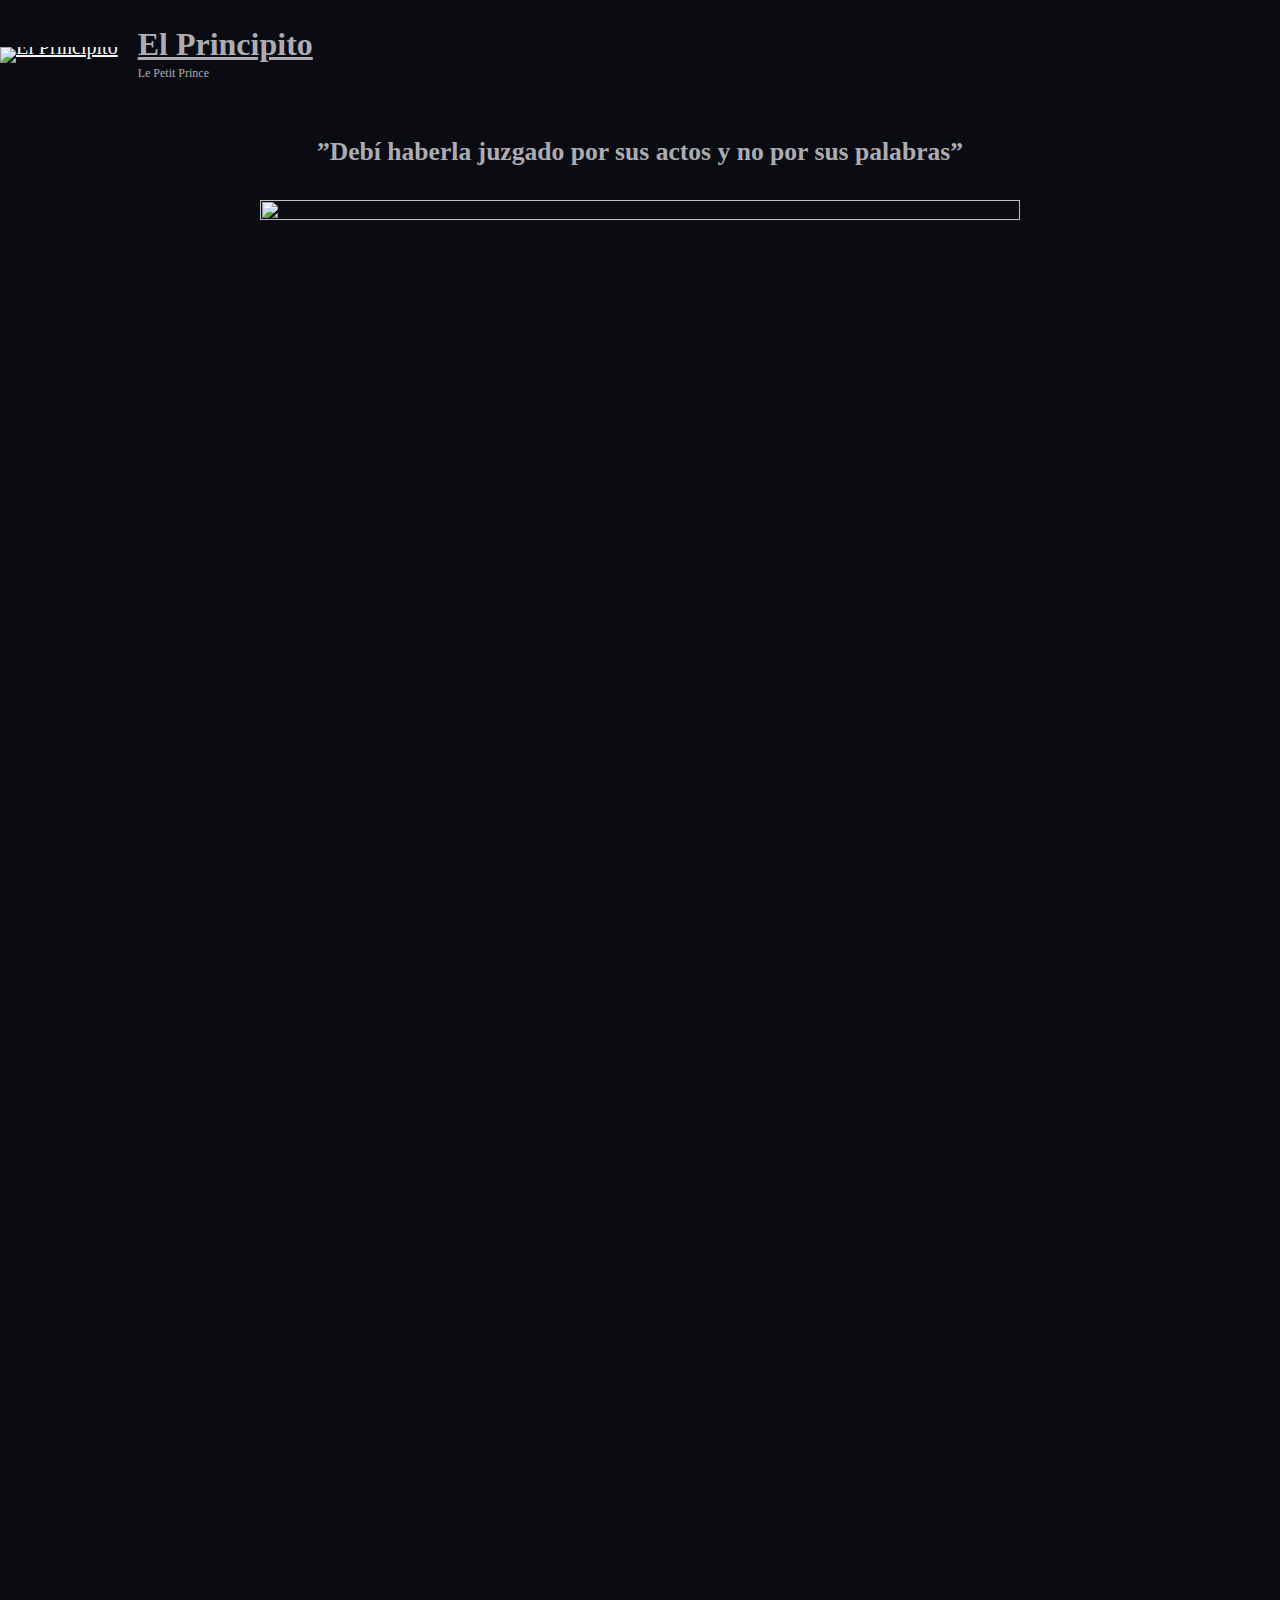
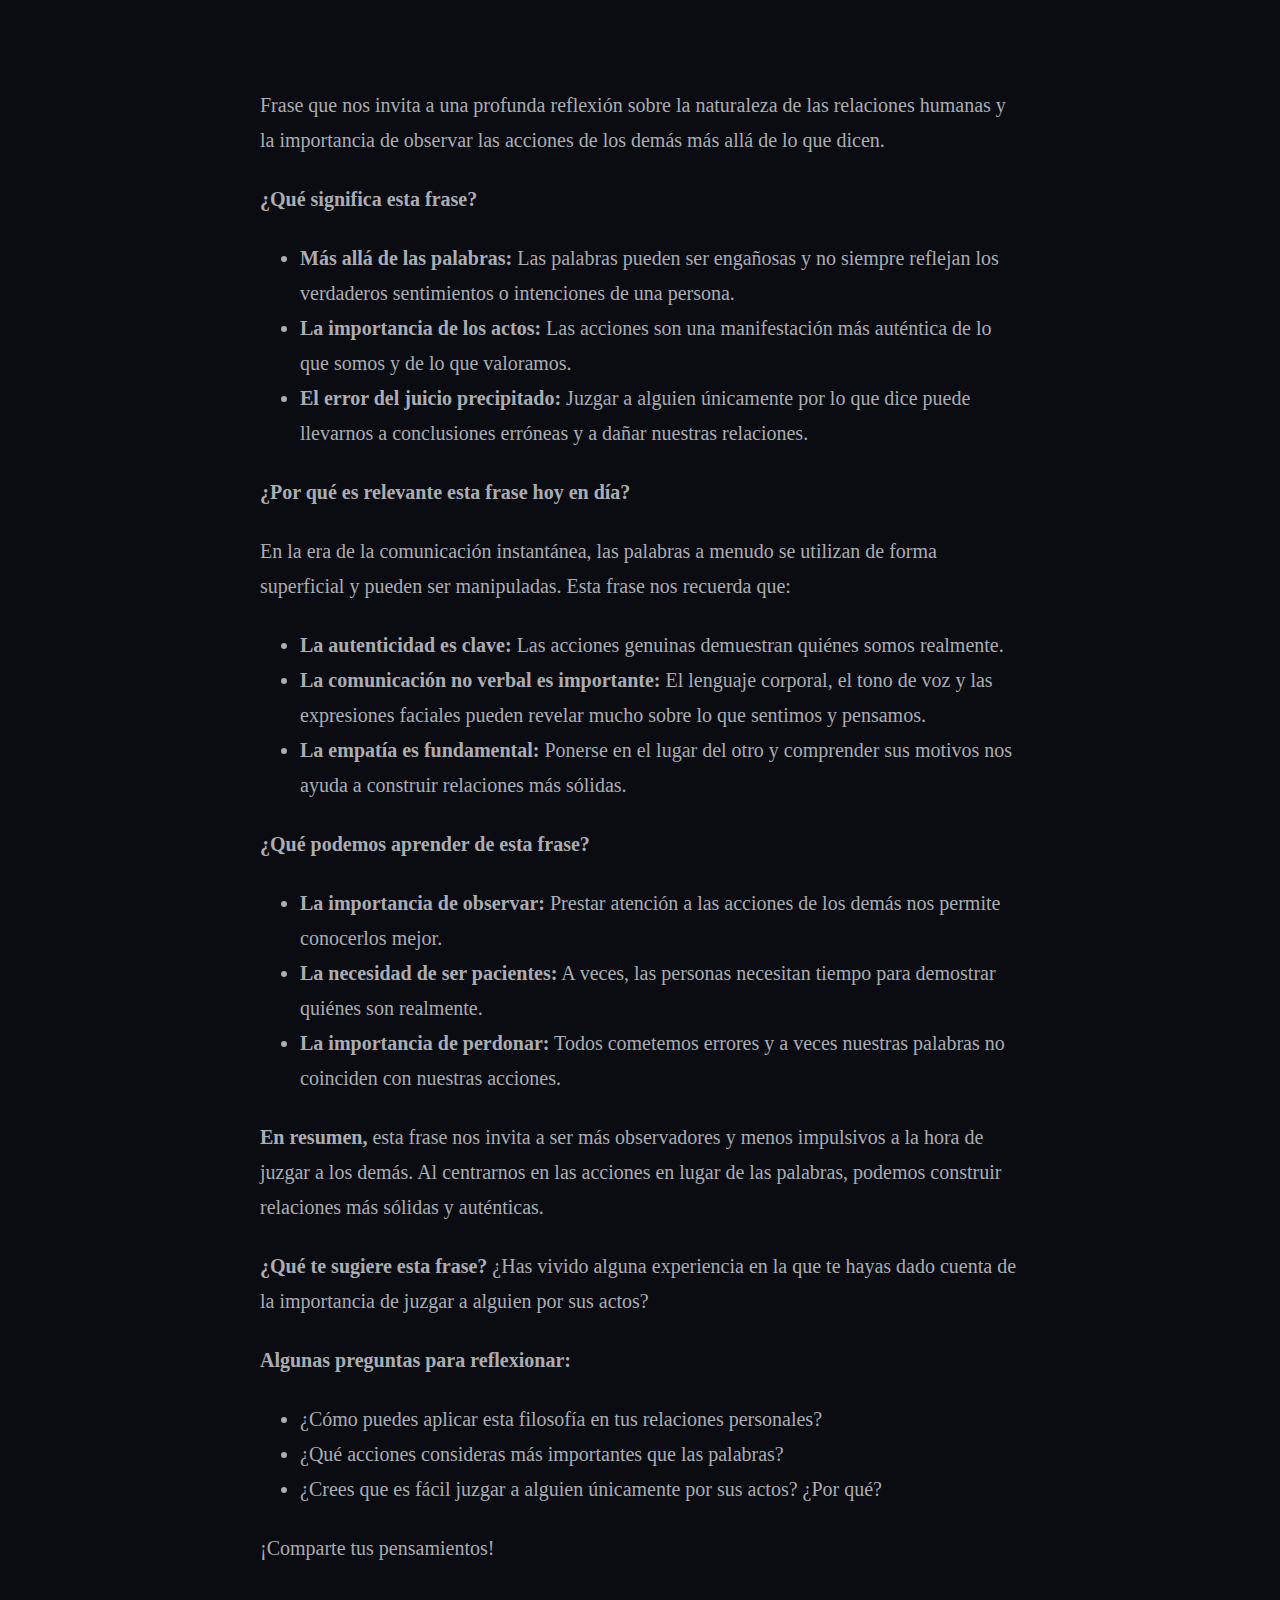
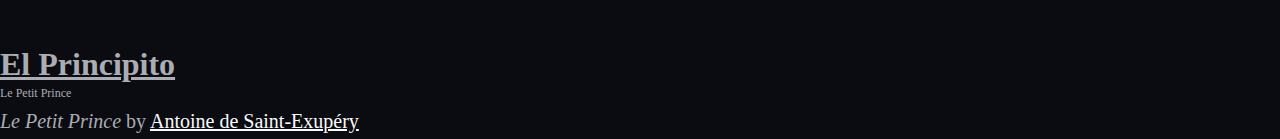
==== commit 9b1da942: "El Principito" ====
--- a/debi-haberla-juzgado-por-sus-actos-y-no-por-sus-palabras/index.html
+++ b/debi-haberla-juzgado-por-sus-actos-y-no-por-sus-palabras/index.html
@@ -5,12 +5,12 @@
 	<meta name="viewport" content="width=device-width, initial-scale=1">
 <meta name="robots" content="max-image-preview:large">
 <title>”Debí haberla juzgado por sus actos y no por sus palabras” &#8211; El Principito</title>
-<link rel="dns-prefetch">
-<link rel="alternate" type="application/rss+xml" title="El Principito &raquo; Feed" href="/feed/">
-<link rel="alternate" type="application/rss+xml" title="El Principito &raquo; Feed de los comentarios" href="/comments/feed/">
-<link rel="alternate" type="application/rss+xml" title="El Principito &raquo; Comentario ”Debí haberla juzgado por sus actos y no por sus palabras” del feed" href="/debi-haberla-juzgado-por-sus-actos-y-no-por-sus-palabras/feed/">
+<link rel="dns-prefetch" href="https://https://galgorium.github.io/ElPrincipito">
+<link rel="alternate" type="application/rss+xml" title="El Principito &raquo; Feed" href="https://https://galgorium.github.io/ElPrincipito/feed/">
+<link rel="alternate" type="application/rss+xml" title="El Principito &raquo; Feed de los comentarios" href="https://https://galgorium.github.io/ElPrincipito/comments/feed/">
+<link rel="alternate" type="application/rss+xml" title="El Principito &raquo; Comentario ”Debí haberla juzgado por sus actos y no por sus palabras” del feed" href="https://https://galgorium.github.io/ElPrincipito/debi-haberla-juzgado-por-sus-actos-y-no-por-sus-palabras/feed/">
 <script>
-window._wpemojiSettings = {"baseUrl":"https:\/\/s.w.org\/images\/core\/emoji\/15.0.3\/72x72\/","ext":".png","svgUrl":"https:\/\/s.w.org\/images\/core\/emoji\/15.0.3\/svg\/","svgExt":".svg","source":{"concatemoji":"\/wp-includes\/js\/wp-emoji-release.min.js?ver=6.6.2"}};
+window._wpemojiSettings = {"baseUrl":"https:\/\/s.w.org\/images\/core\/emoji\/15.0.3\/72x72\/","ext":".png","svgUrl":"https:\/\/s.w.org\/images\/core\/emoji\/15.0.3\/svg\/","svgExt":".svg","source":{"concatemoji":"https:\/\/https:\/\/galgorium.github.io\/ElPrincipito\/wp-includes\/js\/wp-emoji-release.min.js?ver=6.6.2"}};
 /*! This file is auto-generated */
 !function(i,n){var o,s,e;function c(e){try{var t={supportTests:e,timestamp:(new Date).valueOf()};sessionStorage.setItem(o,JSON.stringify(t))}catch(e){}}function p(e,t,n){e.clearRect(0,0,e.canvas.width,e.canvas.height),e.fillText(t,0,0);var t=new Uint32Array(e.getImageData(0,0,e.canvas.width,e.canvas.height).data),r=(e.clearRect(0,0,e.canvas.width,e.canvas.height),e.fillText(n,0,0),new Uint32Array(e.getImageData(0,0,e.canvas.width,e.canvas.height).data));return t.every(function(e,t){return e===r[t]})}function u(e,t,n){switch(t){case"flag":return n(e,"🏳️‍⚧️","🏳️​⚧️")?!1:!n(e,"🇺🇳","🇺​🇳")&&!n(e,"🏴󠁧󠁢󠁥󠁮󠁧󠁿","🏴​󠁧​󠁢​󠁥​󠁮​󠁧​󠁿");case"emoji":return!n(e,"🐦‍⬛","🐦​⬛")}return!1}function f(e,t,n){var r="undefined"!=typeof WorkerGlobalScope&&self instanceof WorkerGlobalScope?new OffscreenCanvas(300,150):i.createElement("canvas"),a=r.getContext("2d",{willReadFrequently:!0}),o=(a.textBaseline="top",a.font="600 32px Arial",{});return e.forEach(function(e){o[e]=t(a,e,n)}),o}function t(e){var t=i.createElement("script");t.src=e,t.defer=!0,i.head.appendChild(t)}"undefined"!=typeof Promise&&(o="wpEmojiSettingsSupports",s=["flag","emoji"],n.supports={everything:!0,everythingExceptFlag:!0},e=new Promise(function(e){i.addEventListener("DOMContentLoaded",e,{once:!0})}),new Promise(function(t){var n=function(){try{var e=JSON.parse(sessionStorage.getItem(o));if("object"==typeof e&&"number"==typeof e.timestamp&&(new Date).valueOf()<e.timestamp+604800&&"object"==typeof e.supportTests)return e.supportTests}catch(e){}return null}();if(!n){if("undefined"!=typeof Worker&&"undefined"!=typeof OffscreenCanvas&&"undefined"!=typeof URL&&URL.createObjectURL&&"undefined"!=typeof Blob)try{var e="postMessage("+f.toString()+"("+[JSON.stringify(s),u.toString(),p.toString()].join(",")+"));",r=new Blob([e],{type:"text/javascript"}),a=new Worker(URL.createObjectURL(r),{name:"wpTestEmojiSupports"});return void(a.onmessage=function(e){c(n=e.data),a.terminate(),t(n)})}catch(e){}c(n=f(s,u,p))}t(n)}).then(function(e){for(var t in e)n.supports[t]=e[t],n.supports.everything=n.supports.everything&&n.supports[t],"flag"!==t&&(n.supports.everythingExceptFlag=n.supports.everythingExceptFlag&&n.supports[t]);n.supports.everythingExceptFlag=n.supports.everythingExceptFlag&&!n.supports.flag,n.DOMReady=!1,n.readyCallback=function(){n.DOMReady=!0}}).then(function(){return e}).then(function(){var e;n.supports.everything||(n.readyCallback(),(e=n.source||{}).concatemoji?t(e.concatemoji):e.wpemoji&&e.twemoji&&(t(e.twemoji),t(e.wpemoji)))}))}((window,document),window._wpemojiSettings);
 </script>
@@ -24,14 +24,7 @@
 <style id="wp-block-paragraph-inline-css">.is-small-text{font-size:.875em}.is-regular-text{font-size:1em}.is-large-text{font-size:2.25em}.is-larger-text{font-size:3em}.has-drop-cap:not(:focus):first-letter{float:left;font-size:8.4em;font-style:normal;font-weight:100;line-height:.68;margin:.05em .1em 0 0;text-transform:uppercase}body.rtl .has-drop-cap:not(:focus):first-letter{float:none;margin-left:.1em}p.has-drop-cap.has-background{overflow:hidden}:root :where(p.has-background){padding:1.25em 2.375em}:where(p.has-text-color:not(.has-link-color)) a{color:inherit}p.has-text-align-left[style*="writing-mode:vertical-lr"],p.has-text-align-right[style*="writing-mode:vertical-rl"]{rotate:180deg}</style>
 <style id="wp-block-list-inline-css">ol,ul{box-sizing:border-box}:root :where(ul.has-background,ol.has-background){padding:1.25em 2.375em}</style>
 <style id="wp-block-spacer-inline-css">.wp-block-spacer{clear:both}</style>
-<style id="wp-block-post-terms-inline-css">.wp-block-post-terms{box-sizing:border-box}.wp-block-post-terms .wp-block-post-terms__separator{white-space:pre-wrap}</style>
-<style id="wp-block-post-author-inline-css">.wp-block-post-author{display:flex;flex-wrap:wrap}.wp-block-post-author__byline{font-size:.5em;margin-bottom:0;margin-top:0;width:100%}.wp-block-post-author__avatar{margin-right:1em}.wp-block-post-author__bio{font-size:.7em;margin-bottom:.7em}.wp-block-post-author__content{flex-basis:0;flex-grow:1}.wp-block-post-author__name{margin:0}</style>
-<style id="wp-block-post-navigation-link-inline-css">.wp-block-post-navigation-link .wp-block-post-navigation-link__arrow-previous{display:inline-block;margin-right:1ch}.wp-block-post-navigation-link .wp-block-post-navigation-link__arrow-previous:not(.is-arrow-chevron){transform:scaleX(1)}.wp-block-post-navigation-link .wp-block-post-navigation-link__arrow-next{display:inline-block;margin-left:1ch}.wp-block-post-navigation-link .wp-block-post-navigation-link__arrow-next:not(.is-arrow-chevron){transform:scaleX(1)}.wp-block-post-navigation-link.has-text-align-left[style*="writing-mode: vertical-lr"],.wp-block-post-navigation-link.has-text-align-right[style*="writing-mode: vertical-rl"]{rotate:180deg}</style>
 <style id="wp-block-columns-inline-css">.wp-block-columns{align-items:normal!important;box-sizing:border-box;display:flex;flex-wrap:wrap!important}@media (min-width:782px){.wp-block-columns{flex-wrap:nowrap!important}}.wp-block-columns.are-vertically-aligned-top{align-items:flex-start}.wp-block-columns.are-vertically-aligned-center{align-items:center}.wp-block-columns.are-vertically-aligned-bottom{align-items:flex-end}@media (max-width:781px){.wp-block-columns:not(.is-not-stacked-on-mobile)>.wp-block-column{flex-basis:100%!important}}@media (min-width:782px){.wp-block-columns:not(.is-not-stacked-on-mobile)>.wp-block-column{flex-basis:0;flex-grow:1}.wp-block-columns:not(.is-not-stacked-on-mobile)>.wp-block-column[style*=flex-basis]{flex-grow:0}}.wp-block-columns.is-not-stacked-on-mobile{flex-wrap:nowrap!important}.wp-block-columns.is-not-stacked-on-mobile>.wp-block-column{flex-basis:0;flex-grow:1}.wp-block-columns.is-not-stacked-on-mobile>.wp-block-column[style*=flex-basis]{flex-grow:0}:where(.wp-block-columns){margin-bottom:1.75em}:where(.wp-block-columns.has-background){padding:1.25em 2.375em}.wp-block-column{flex-grow:1;min-width:0;overflow-wrap:break-word;word-break:break-word}.wp-block-column.is-vertically-aligned-top{align-self:flex-start}.wp-block-column.is-vertically-aligned-center{align-self:center}.wp-block-column.is-vertically-aligned-bottom{align-self:flex-end}.wp-block-column.is-vertically-aligned-stretch{align-self:stretch}.wp-block-column.is-vertically-aligned-bottom,.wp-block-column.is-vertically-aligned-center,.wp-block-column.is-vertically-aligned-top{width:100%}</style>
-<style id="wp-block-separator-inline-css">@charset "UTF-8";.wp-block-separator{border:none;border-top:2px solid}:root :where(.wp-block-separator.is-style-dots){height:auto;line-height:1;text-align:center}:root :where(.wp-block-separator.is-style-dots):before{color:currentColor;content:"···";font-family:serif;font-size:1.5em;letter-spacing:2em;padding-left:2em}.wp-block-separator.is-style-dots{background:none!important;border:none!important}</style>
-<style id="wp-block-separator-theme-inline-css">.wp-block-separator.has-css-opacity{opacity:.4}.wp-block-separator{border:none;border-bottom:2px solid;margin-left:auto;margin-right:auto}.wp-block-separator.has-alpha-channel-opacity{opacity:1}.wp-block-separator:not(.is-style-wide):not(.is-style-dots){width:100px}.wp-block-separator.has-background:not(.is-style-dots){border-bottom:none;height:1px}.wp-block-separator.has-background:not(.is-style-wide):not(.is-style-dots){height:2px}</style>
-<style id="wp-block-buttons-inline-css">.wp-block-buttons.is-vertical{flex-direction:column}.wp-block-buttons.is-vertical>.wp-block-button:last-child{margin-bottom:0}.wp-block-buttons>.wp-block-button{display:inline-block;margin:0}.wp-block-buttons.is-content-justification-left{justify-content:flex-start}.wp-block-buttons.is-content-justification-left.is-vertical{align-items:flex-start}.wp-block-buttons.is-content-justification-center{justify-content:center}.wp-block-buttons.is-content-justification-center.is-vertical{align-items:center}.wp-block-buttons.is-content-justification-right{justify-content:flex-end}.wp-block-buttons.is-content-justification-right.is-vertical{align-items:flex-end}.wp-block-buttons.is-content-justification-space-between{justify-content:space-between}.wp-block-buttons.aligncenter{text-align:center}.wp-block-buttons:not(.is-content-justification-space-between,.is-content-justification-right,.is-content-justification-left,.is-content-justification-center) .wp-block-button.aligncenter{margin-left:auto;margin-right:auto;width:100%}.wp-block-buttons[style*=text-decoration] .wp-block-button,.wp-block-buttons[style*=text-decoration] .wp-block-button__link{text-decoration:inherit}.wp-block-buttons.has-custom-font-size .wp-block-button__link{font-size:inherit}.wp-block-button.aligncenter{text-align:center}</style>
-<style id="wp-block-button-inline-css">.wp-block-button__link{box-sizing:border-box;cursor:pointer;display:inline-block;text-align:center;word-break:break-word}.wp-block-button__link.aligncenter{text-align:center}.wp-block-button__link.alignright{text-align:right}:where(.wp-block-button__link){border-radius:9999px;box-shadow:none;padding:calc(.667em + 2px) calc(1.333em + 2px);text-decoration:none}.wp-block-button[style*=text-decoration] .wp-block-button__link{text-decoration:inherit}.wp-block-buttons>.wp-block-button.has-custom-width{max-width:none}.wp-block-buttons>.wp-block-button.has-custom-width .wp-block-button__link{width:100%}.wp-block-buttons>.wp-block-button.has-custom-font-size .wp-block-button__link{font-size:inherit}.wp-block-buttons>.wp-block-button.wp-block-button__width-25{width:calc(25% - var(--wp--style--block-gap, .5em)*.75)}.wp-block-buttons>.wp-block-button.wp-block-button__width-50{width:calc(50% - var(--wp--style--block-gap, .5em)*.5)}.wp-block-buttons>.wp-block-button.wp-block-button__width-75{width:calc(75% - var(--wp--style--block-gap, .5em)*.25)}.wp-block-buttons>.wp-block-button.wp-block-button__width-100{flex-basis:100%;width:100%}.wp-block-buttons.is-vertical>.wp-block-button.wp-block-button__width-25{width:25%}.wp-block-buttons.is-vertical>.wp-block-button.wp-block-button__width-50{width:50%}.wp-block-buttons.is-vertical>.wp-block-button.wp-block-button__width-75{width:75%}.wp-block-button.is-style-squared,.wp-block-button__link.wp-block-button.is-style-squared{border-radius:0}.wp-block-button.no-border-radius,.wp-block-button__link.no-border-radius{border-radius:0!important}:root :where(.wp-block-button .wp-block-button__link.is-style-outline),:root :where(.wp-block-button.is-style-outline>.wp-block-button__link){border:2px solid;padding:.667em 1.333em}:root :where(.wp-block-button .wp-block-button__link.is-style-outline:not(.has-text-color)),:root :where(.wp-block-button.is-style-outline>.wp-block-button__link:not(.has-text-color)){color:currentColor}:root :where(.wp-block-button .wp-block-button__link.is-style-outline:not(.has-background)),:root :where(.wp-block-button.is-style-outline>.wp-block-button__link:not(.has-background)){background-color:initial;background-image:none}</style>
 <style id="wp-emoji-styles-inline-css">img.wp-smiley, img.emoji {
 		display: inline !important;
 		border: none !important;
@@ -45,14 +38,10 @@
 	}</style>
 <style id="wp-block-library-inline-css">:root{--wp-admin-theme-color:#007cba;--wp-admin-theme-color--rgb:0,124,186;--wp-admin-theme-color-darker-10:#006ba1;--wp-admin-theme-color-darker-10--rgb:0,107,161;--wp-admin-theme-color-darker-20:#005a87;--wp-admin-theme-color-darker-20--rgb:0,90,135;--wp-admin-border-width-focus:2px;--wp-block-synced-color:#7a00df;--wp-block-synced-color--rgb:122,0,223;--wp-bound-block-color:var(--wp-block-synced-color)}@media (min-resolution:192dpi){:root{--wp-admin-border-width-focus:1.5px}}.wp-element-button{cursor:pointer}:root{--wp--preset--font-size--normal:16px;--wp--preset--font-size--huge:42px}:root .has-very-light-gray-background-color{background-color:#eee}:root .has-very-dark-gray-background-color{background-color:#313131}:root .has-very-light-gray-color{color:#eee}:root .has-very-dark-gray-color{color:#313131}:root .has-vivid-green-cyan-to-vivid-cyan-blue-gradient-background{background:linear-gradient(135deg,#00d084,#0693e3)}:root .has-purple-crush-gradient-background{background:linear-gradient(135deg,#34e2e4,#4721fb 50%,#ab1dfe)}:root .has-hazy-dawn-gradient-background{background:linear-gradient(135deg,#faaca8,#dad0ec)}:root .has-subdued-olive-gradient-background{background:linear-gradient(135deg,#fafae1,#67a671)}:root .has-atomic-cream-gradient-background{background:linear-gradient(135deg,#fdd79a,#004a59)}:root .has-nightshade-gradient-background{background:linear-gradient(135deg,#330968,#31cdcf)}:root .has-midnight-gradient-background{background:linear-gradient(135deg,#020381,#2874fc)}.has-regular-font-size{font-size:1em}.has-larger-font-size{font-size:2.625em}.has-normal-font-size{font-size:var(--wp--preset--font-size--normal)}.has-huge-font-size{font-size:var(--wp--preset--font-size--huge)}.has-text-align-center{text-align:center}.has-text-align-left{text-align:left}.has-text-align-right{text-align:right}#end-resizable-editor-section{display:none}.aligncenter{clear:both}.items-justified-left{justify-content:flex-start}.items-justified-center{justify-content:center}.items-justified-right{justify-content:flex-end}.items-justified-space-between{justify-content:space-between}.screen-reader-text{border:0;clip:rect(1px,1px,1px,1px);clip-path:inset(50%);height:1px;margin:-1px;overflow:hidden;padding:0;position:absolute;width:1px;word-wrap:normal!important}.screen-reader-text:focus{background-color:#ddd;clip:auto!important;clip-path:none;color:#444;display:block;font-size:1em;height:auto;left:5px;line-height:normal;padding:15px 23px 14px;text-decoration:none;top:5px;width:auto;z-index:100000}html :where(.has-border-color){border-style:solid}html :where([style*=border-top-color]){border-top-style:solid}html :where([style*=border-right-color]){border-right-style:solid}html :where([style*=border-bottom-color]){border-bottom-style:solid}html :where([style*=border-left-color]){border-left-style:solid}html :where([style*=border-width]){border-style:solid}html :where([style*=border-top-width]){border-top-style:solid}html :where([style*=border-right-width]){border-right-style:solid}html :where([style*=border-bottom-width]){border-bottom-style:solid}html :where([style*=border-left-width]){border-left-style:solid}html :where(img[class*=wp-image-]){height:auto;max-width:100%}:where(figure){margin:0 0 1em}html :where(.is-position-sticky){--wp-admin--admin-bar--position-offset:var(--wp-admin--admin-bar--height,0px)}@media screen and (max-width:600px){html :where(.is-position-sticky){--wp-admin--admin-bar--position-offset:0px}}</style>
 <style id="global-styles-inline-css">:root{--wp--preset--aspect-ratio--square: 1;--wp--preset--aspect-ratio--4-3: 4/3;--wp--preset--aspect-ratio--3-4: 3/4;--wp--preset--aspect-ratio--3-2: 3/2;--wp--preset--aspect-ratio--2-3: 2/3;--wp--preset--aspect-ratio--16-9: 16/9;--wp--preset--aspect-ratio--9-16: 9/16;--wp--preset--color--black: #000000;--wp--preset--color--cyan-bluish-gray: #abb8c3;--wp--preset--color--white: #ffffff;--wp--preset--color--pale-pink: #f78da7;--wp--preset--color--vivid-red: #cf2e2e;--wp--preset--color--luminous-vivid-orange: #ff6900;--wp--preset--color--luminous-vivid-amber: #fcb900;--wp--preset--color--light-green-cyan: #7bdcb5;--wp--preset--color--vivid-green-cyan: #00d084;--wp--preset--color--pale-cyan-blue: #8ed1fc;--wp--preset--color--vivid-cyan-blue: #0693e3;--wp--preset--color--vivid-purple: #9b51e0;--wp--preset--color--background: #0A0C11;--wp--preset--color--foreground: #ffffff;--wp--preset--color--primary: #2292b1;--wp--preset--color--secondary: #222222;--wp--preset--color--tertiary: #0a0a0a;--wp--preset--color--text-link: #fafafa;--wp--preset--color--body-text: #abadb3;--wp--preset--color--meta: #666666;--wp--preset--color--border-color: #323438;--wp--preset--color--color-light: #fbfbfb;--wp--preset--color--color-dark: #000000;--wp--preset--color--footer-text: #999999;--wp--preset--color--footer-border-dark: #313131;--wp--preset--color--gray: #cccccc;--wp--preset--color--patrick-blue: #1b3385;--wp--preset--color--blue-green: #25c5c9;--wp--preset--gradient--vivid-cyan-blue-to-vivid-purple: linear-gradient(135deg,rgba(6,147,227,1) 0%,rgb(155,81,224) 100%);--wp--preset--gradient--light-green-cyan-to-vivid-green-cyan: linear-gradient(135deg,rgb(122,220,180) 0%,rgb(0,208,130) 100%);--wp--preset--gradient--luminous-vivid-amber-to-luminous-vivid-orange: linear-gradient(135deg,rgba(252,185,0,1) 0%,rgba(255,105,0,1) 100%);--wp--preset--gradient--luminous-vivid-orange-to-vivid-red: linear-gradient(135deg,rgba(255,105,0,1) 0%,rgb(207,46,46) 100%);--wp--preset--gradient--very-light-gray-to-cyan-bluish-gray: linear-gradient(135deg,rgb(238,238,238) 0%,rgb(169,184,195) 100%);--wp--preset--gradient--cool-to-warm-spectrum: linear-gradient(135deg,rgb(74,234,220) 0%,rgb(151,120,209) 20%,rgb(207,42,186) 40%,rgb(238,44,130) 60%,rgb(251,105,98) 80%,rgb(254,248,76) 100%);--wp--preset--gradient--blush-light-purple: linear-gradient(135deg,rgb(255,206,236) 0%,rgb(152,150,240) 100%);--wp--preset--gradient--blush-bordeaux: linear-gradient(135deg,rgb(254,205,165) 0%,rgb(254,45,45) 50%,rgb(107,0,62) 100%);--wp--preset--gradient--luminous-dusk: linear-gradient(135deg,rgb(255,203,112) 0%,rgb(199,81,192) 50%,rgb(65,88,208) 100%);--wp--preset--gradient--pale-ocean: linear-gradient(135deg,rgb(255,245,203) 0%,rgb(182,227,212) 50%,rgb(51,167,181) 100%);--wp--preset--gradient--electric-grass: linear-gradient(135deg,rgb(202,248,128) 0%,rgb(113,206,126) 100%);--wp--preset--gradient--midnight: linear-gradient(135deg,rgb(2,3,129) 0%,rgb(40,116,252) 100%);--wp--preset--gradient--horizontal-patrick-blue-to-blue-green: linear-gradient(to right,var(--wp--preset--color--patrick-blue) 0%,var(--wp--preset--color--blue-green) 100%);--wp--preset--font-size--small: 15px;--wp--preset--font-size--medium: 16px;--wp--preset--font-size--large: clamp(24px,4.2vw,32px);--wp--preset--font-size--x-large: 42px;--wp--preset--font-size--tiny: 13px;--wp--preset--font-size--extra-small: 14px;--wp--preset--font-size--upper-heading: 18px;--wp--preset--font-size--normal: clamp(18px,1.6vw,20px);--wp--preset--font-size--content-heading: clamp(22px,3vw,24px);--wp--preset--font-size--extra-large: clamp(28px,6vw,36px);--wp--preset--font-size--product-heading: clamp(32px,4.8vw,42px);--wp--preset--font-size--huge: clamp(42px,5.2vw,80px);--wp--preset--font-size--colossal: clamp(46px,5.2vw,110px);--wp--preset--font-family--poppins: "Poppins", serif;--wp--preset--spacing--20: 0.44rem;--wp--preset--spacing--30: 0.67rem;--wp--preset--spacing--40: 1rem;--wp--preset--spacing--50: 1.5rem;--wp--preset--spacing--60: 2.25rem;--wp--preset--spacing--70: 3.38rem;--wp--preset--spacing--80: 5.06rem;--wp--preset--shadow--natural: 6px 6px 9px rgba(0, 0, 0, 0.2);--wp--preset--shadow--deep: 12px 12px 50px rgba(0, 0, 0, 0.4);--wp--preset--shadow--sharp: 6px 6px 0px rgba(0, 0, 0, 0.2);--wp--preset--shadow--outlined: 6px 6px 0px -3px rgba(255, 255, 255, 1), 6px 6px rgba(0, 0, 0, 1);--wp--preset--shadow--crisp: 6px 6px 0px rgba(0, 0, 0, 1);--wp--custom--spacing--tiny: clamp(21px, 2vw, 28px);--wp--custom--spacing--extra-small: clamp(28px, 3.5vw, 35px);--wp--custom--spacing--wp-comment-horizontal: clamp(30px, 3.7vw, 70px);--wp--custom--spacing--wp-comment-vertical: clamp(30px, 3.5vw, 49px);--wp--custom--spacing--wp-block-sidebar: clamp(7px,3.5vw,60px);--wp--custom--spacing--wp-block-sidebar-widget: clamp(35px, 3.5vw, 49px);--wp--custom--spacing--wp-block-page-numbers: clamp(49px, 3.3vw, 63px);--wp--custom--spacing--wp-footer-vertical: clamp(30px, 4vw, 70px);--wp--custom--spacing--normal: clamp(30px, 3.5vw, 40px);--wp--custom--spacing--small: max(1.75rem, 5vw);--wp--custom--spacing--medium: clamp(2rem, 8vw, calc(4 * var(--wp--style--block-gap)));--wp--custom--spacing--large: clamp(3.5rem, 10vw, 5.0625rem);--wp--custom--spacing--outer: var(--wp--custom--spacing--small, 1.25rem);--wp--custom--spacing--section-block-top: clamp(42px, 7.5vw, 140px);--wp--custom--spacing--section-block-bottom: clamp(12px, 5.5vw, 70px);--wp--custom--spacing--section-pricing-content: clamp(21px, 5.5vw, 42px);--wp--custom--spacing--main-block-gap: clamp(42px, 4.5vw, 70px);--wp--custom--spacing--testimonial-inner-gap: clamp(35px, 3.5vw, 42px);--wp--custom--spacing--group-heading-bottom-gap: clamp(35px, 3.5vw, 56px);--wp--custom--typography--font-size--heading-one: clamp(36px,3.5vw,58px);--wp--custom--typography--font-size--heading-two: clamp(32px,2.6vw,49px);--wp--custom--typography--font-size--heading-three: clamp(28px,1.9vw,36px);--wp--custom--typography--font-size--heading-four: clamp(24px,2vw,28px);--wp--custom--typography--font-size--heading-five: clamp(22px,1.3vw,24px);--wp--custom--typography--font-size--heading-six: 18px;--wp--custom--typography--font-size--huge-post-title: clamp(38px,4vw,70px);--wp--custom--typography--line-height--heading-one: 1.38;--wp--custom--typography--line-height--heading-two: 1.43;--wp--custom--typography--line-height--heading-three: 1.31;--wp--custom--typography--line-height--heading-four: 1.5;--wp--custom--typography--line-height--heading-five: 1.458333333333333;--wp--custom--typography--line-height--heading-six: 1.56;--wp--custom--typography--line-height--paragraph: 1.75;--wp--custom--typography--line-height--post-title: 1.38;--wp--custom--typography--line-height--extra-small: 21px;--wp--custom--typography--line-height--small: 28px;--wp--custom--typography--line-height--normal: normal;--wp--custom--typography--font-weight--light: 300;--wp--custom--typography--font-weight--regular: 400;--wp--custom--typography--font-weight--medium: 500;--wp--custom--typography--font-weight--bold: 700;--wp--custom--typography--font-weight--black: 900;}:root { --wp--style--global--content-size: 760px;--wp--style--global--wide-size: 1400px; }:where(body) { margin: 0; }.wp-site-blocks > .alignleft { float: left; margin-right: 2em; }.wp-site-blocks > .alignright { float: right; margin-left: 2em; }.wp-site-blocks > .aligncenter { justify-content: center; margin-left: auto; margin-right: auto; }:where(.wp-site-blocks) > * { margin-block-start: 1.5rem; margin-block-end: 0; }:where(.wp-site-blocks) > :first-child { margin-block-start: 0; }:where(.wp-site-blocks) > :last-child { margin-block-end: 0; }:root { --wp--style--block-gap: 1.5rem; }:root :where(.is-layout-flow) > :first-child{margin-block-start: 0;}:root :where(.is-layout-flow) > :last-child{margin-block-end: 0;}:root :where(.is-layout-flow) > *{margin-block-start: 1.5rem;margin-block-end: 0;}:root :where(.is-layout-constrained) > :first-child{margin-block-start: 0;}:root :where(.is-layout-constrained) > :last-child{margin-block-end: 0;}:root :where(.is-layout-constrained) > *{margin-block-start: 1.5rem;margin-block-end: 0;}:root :where(.is-layout-flex){gap: 1.5rem;}:root :where(.is-layout-grid){gap: 1.5rem;}.is-layout-flow > .alignleft{float: left;margin-inline-start: 0;margin-inline-end: 2em;}.is-layout-flow > .alignright{float: right;margin-inline-start: 2em;margin-inline-end: 0;}.is-layout-flow > .aligncenter{margin-left: auto !important;margin-right: auto !important;}.is-layout-constrained > .alignleft{float: left;margin-inline-start: 0;margin-inline-end: 2em;}.is-layout-constrained > .alignright{float: right;margin-inline-start: 2em;margin-inline-end: 0;}.is-layout-constrained > .aligncenter{margin-left: auto !important;margin-right: auto !important;}.is-layout-constrained > :where(:not(.alignleft):not(.alignright):not(.alignfull)){max-width: var(--wp--style--global--content-size);margin-left: auto !important;margin-right: auto !important;}.is-layout-constrained > .alignwide{max-width: var(--wp--style--global--wide-size);}body .is-layout-flex{display: flex;}.is-layout-flex{flex-wrap: wrap;align-items: center;}.is-layout-flex > :is(*, div){margin: 0;}body .is-layout-grid{display: grid;}.is-layout-grid > :is(*, div){margin: 0;}body{background-color: var(--wp--preset--color--background);color: var(--wp--preset--color--body-text);font-family: var(--wp--preset--font-family--poppins);font-size: var(--wp--preset--font-size--normal);font-weight: 400;line-height: var(--wp--custom--typography--line-height--paragraph);padding-top: 0px;padding-right: 0px;padding-bottom: 0px;padding-left: 0px;}a:where(:not(.wp-element-button)){color: var(--wp--preset--color--text-link);text-decoration: underline;}h1{font-size: var(--wp--custom--typography--font-size--heading-one);line-height: var(--wp--custom--typography--line-height--heading-one);}h2{font-size: var(--wp--custom--typography--font-size--heading-two);line-height: var(--wp--custom--typography--line-height--heading-two);}h3{font-size: var(--wp--custom--typography--font-size--heading-three);line-height: var(--wp--custom--typography--line-height--heading-three);}h4{font-size: var(--wp--custom--typography--font-size--heading-four);line-height: var(--wp--custom--typography--line-height--heading-four);}h5{font-size: var(--wp--custom--typography--font-size--heading-five);line-height: var(--wp--custom--typography--line-height--heading-five);}h6{font-size: var(--wp--custom--typography--font-size--heading-six);line-height: var(--wp--custom--typography--line-height--heading-six);}:root :where(.wp-element-button, .wp-block-button__link){background-color: #32373c;border-width: 0;color: #fff;font-family: inherit;font-size: inherit;line-height: inherit;padding: calc(0.667em + 2px) calc(1.333em + 2px);text-decoration: none;}.has-black-color{color: var(--wp--preset--color--black) !important;}.has-cyan-bluish-gray-color{color: var(--wp--preset--color--cyan-bluish-gray) !important;}.has-white-color{color: var(--wp--preset--color--white) !important;}.has-pale-pink-color{color: var(--wp--preset--color--pale-pink) !important;}.has-vivid-red-color{color: var(--wp--preset--color--vivid-red) !important;}.has-luminous-vivid-orange-color{color: var(--wp--preset--color--luminous-vivid-orange) !important;}.has-luminous-vivid-amber-color{color: var(--wp--preset--color--luminous-vivid-amber) !important;}.has-light-green-cyan-color{color: var(--wp--preset--color--light-green-cyan) !important;}.has-vivid-green-cyan-color{color: var(--wp--preset--color--vivid-green-cyan) !important;}.has-pale-cyan-blue-color{color: var(--wp--preset--color--pale-cyan-blue) !important;}.has-vivid-cyan-blue-color{color: var(--wp--preset--color--vivid-cyan-blue) !important;}.has-vivid-purple-color{color: var(--wp--preset--color--vivid-purple) !important;}.has-background-color{color: var(--wp--preset--color--background) !important;}.has-foreground-color{color: var(--wp--preset--color--foreground) !important;}.has-primary-color{color: var(--wp--preset--color--primary) !important;}.has-secondary-color{color: var(--wp--preset--color--secondary) !important;}.has-tertiary-color{color: var(--wp--preset--color--tertiary) !important;}.has-text-link-color{color: var(--wp--preset--color--text-link) !important;}.has-body-text-color{color: var(--wp--preset--color--body-text) !important;}.has-meta-color{color: var(--wp--preset--color--meta) !important;}.has-border-color-color{color: var(--wp--preset--color--border-color) !important;}.has-color-light-color{color: var(--wp--preset--color--color-light) !important;}.has-color-dark-color{color: var(--wp--preset--color--color-dark) !important;}.has-footer-text-color{color: var(--wp--preset--color--footer-text) !important;}.has-footer-border-dark-color{color: var(--wp--preset--color--footer-border-dark) !important;}.has-gray-color{color: var(--wp--preset--color--gray) !important;}.has-patrick-blue-color{color: var(--wp--preset--color--patrick-blue) !important;}.has-blue-green-color{color: var(--wp--preset--color--blue-green) !important;}.has-black-background-color{background-color: var(--wp--preset--color--black) !important;}.has-cyan-bluish-gray-background-color{background-color: var(--wp--preset--color--cyan-bluish-gray) !important;}.has-white-background-color{background-color: var(--wp--preset--color--white) !important;}.has-pale-pink-background-color{background-color: var(--wp--preset--color--pale-pink) !important;}.has-vivid-red-background-color{background-color: var(--wp--preset--color--vivid-red) !important;}.has-luminous-vivid-orange-background-color{background-color: var(--wp--preset--color--luminous-vivid-orange) !important;}.has-luminous-vivid-amber-background-color{background-color: var(--wp--preset--color--luminous-vivid-amber) !important;}.has-light-green-cyan-background-color{background-color: var(--wp--preset--color--light-green-cyan) !important;}.has-vivid-green-cyan-background-color{background-color: var(--wp--preset--color--vivid-green-cyan) !important;}.has-pale-cyan-blue-background-color{background-color: var(--wp--preset--color--pale-cyan-blue) !important;}.has-vivid-cyan-blue-background-color{background-color: var(--wp--preset--color--vivid-cyan-blue) !important;}.has-vivid-purple-background-color{background-color: var(--wp--preset--color--vivid-purple) !important;}.has-background-background-color{background-color: var(--wp--preset--color--background) !important;}.has-foreground-background-color{background-color: var(--wp--preset--color--foreground) !important;}.has-primary-background-color{background-color: var(--wp--preset--color--primary) !important;}.has-secondary-background-color{background-color: var(--wp--preset--color--secondary) !important;}.has-tertiary-background-color{background-color: var(--wp--preset--color--tertiary) !important;}.has-text-link-background-color{background-color: var(--wp--preset--color--text-link) !important;}.has-body-text-background-color{background-color: var(--wp--preset--color--body-text) !important;}.has-meta-background-color{background-color: var(--wp--preset--color--meta) !important;}.has-border-color-background-color{background-color: var(--wp--preset--color--border-color) !important;}.has-color-light-background-color{background-color: var(--wp--preset--color--color-light) !important;}.has-color-dark-background-color{background-color: var(--wp--preset--color--color-dark) !important;}.has-footer-text-background-color{background-color: var(--wp--preset--color--footer-text) !important;}.has-footer-border-dark-background-color{background-color: var(--wp--preset--color--footer-border-dark) !important;}.has-gray-background-color{background-color: var(--wp--preset--color--gray) !important;}.has-patrick-blue-background-color{background-color: var(--wp--preset--color--patrick-blue) !important;}.has-blue-green-background-color{background-color: var(--wp--preset--color--blue-green) !important;}.has-black-border-color{border-color: var(--wp--preset--color--black) !important;}.has-cyan-bluish-gray-border-color{border-color: var(--wp--preset--color--cyan-bluish-gray) !important;}.has-white-border-color{border-color: var(--wp--preset--color--white) !important;}.has-pale-pink-border-color{border-color: var(--wp--preset--color--pale-pink) !important;}.has-vivid-red-border-color{border-color: var(--wp--preset--color--vivid-red) !important;}.has-luminous-vivid-orange-border-color{border-color: var(--wp--preset--color--luminous-vivid-orange) !important;}.has-luminous-vivid-amber-border-color{border-color: var(--wp--preset--color--luminous-vivid-amber) !important;}.has-light-green-cyan-border-color{border-color: var(--wp--preset--color--light-green-cyan) !important;}.has-vivid-green-cyan-border-color{border-color: var(--wp--preset--color--vivid-green-cyan) !important;}.has-pale-cyan-blue-border-color{border-color: var(--wp--preset--color--pale-cyan-blue) !important;}.has-vivid-cyan-blue-border-color{border-color: var(--wp--preset--color--vivid-cyan-blue) !important;}.has-vivid-purple-border-color{border-color: var(--wp--preset--color--vivid-purple) !important;}.has-background-border-color{border-color: var(--wp--preset--color--background) !important;}.has-foreground-border-color{border-color: var(--wp--preset--color--foreground) !important;}.has-primary-border-color{border-color: var(--wp--preset--color--primary) !important;}.has-secondary-border-color{border-color: var(--wp--preset--color--secondary) !important;}.has-tertiary-border-color{border-color: var(--wp--preset--color--tertiary) !important;}.has-text-link-border-color{border-color: var(--wp--preset--color--text-link) !important;}.has-body-text-border-color{border-color: var(--wp--preset--color--body-text) !important;}.has-meta-border-color{border-color: var(--wp--preset--color--meta) !important;}.has-border-color-border-color{border-color: var(--wp--preset--color--border-color) !important;}.has-color-light-border-color{border-color: var(--wp--preset--color--color-light) !important;}.has-color-dark-border-color{border-color: var(--wp--preset--color--color-dark) !important;}.has-footer-text-border-color{border-color: var(--wp--preset--color--footer-text) !important;}.has-footer-border-dark-border-color{border-color: var(--wp--preset--color--footer-border-dark) !important;}.has-gray-border-color{border-color: var(--wp--preset--color--gray) !important;}.has-patrick-blue-border-color{border-color: var(--wp--preset--color--patrick-blue) !important;}.has-blue-green-border-color{border-color: var(--wp--preset--color--blue-green) !important;}.has-vivid-cyan-blue-to-vivid-purple-gradient-background{background: var(--wp--preset--gradient--vivid-cyan-blue-to-vivid-purple) !important;}.has-light-green-cyan-to-vivid-green-cyan-gradient-background{background: var(--wp--preset--gradient--light-green-cyan-to-vivid-green-cyan) !important;}.has-luminous-vivid-amber-to-luminous-vivid-orange-gradient-background{background: var(--wp--preset--gradient--luminous-vivid-amber-to-luminous-vivid-orange) !important;}.has-luminous-vivid-orange-to-vivid-red-gradient-background{background: var(--wp--preset--gradient--luminous-vivid-orange-to-vivid-red) !important;}.has-very-light-gray-to-cyan-bluish-gray-gradient-background{background: var(--wp--preset--gradient--very-light-gray-to-cyan-bluish-gray) !important;}.has-cool-to-warm-spectrum-gradient-background{background: var(--wp--preset--gradient--cool-to-warm-spectrum) !important;}.has-blush-light-purple-gradient-background{background: var(--wp--preset--gradient--blush-light-purple) !important;}.has-blush-bordeaux-gradient-background{background: var(--wp--preset--gradient--blush-bordeaux) !important;}.has-luminous-dusk-gradient-background{background: var(--wp--preset--gradient--luminous-dusk) !important;}.has-pale-ocean-gradient-background{background: var(--wp--preset--gradient--pale-ocean) !important;}.has-electric-grass-gradient-background{background: var(--wp--preset--gradient--electric-grass) !important;}.has-midnight-gradient-background{background: var(--wp--preset--gradient--midnight) !important;}.has-horizontal-patrick-blue-to-blue-green-gradient-background{background: var(--wp--preset--gradient--horizontal-patrick-blue-to-blue-green) !important;}.has-small-font-size{font-size: var(--wp--preset--font-size--small) !important;}.has-medium-font-size{font-size: var(--wp--preset--font-size--medium) !important;}.has-large-font-size{font-size: var(--wp--preset--font-size--large) !important;}.has-x-large-font-size{font-size: var(--wp--preset--font-size--x-large) !important;}.has-tiny-font-size{font-size: var(--wp--preset--font-size--tiny) !important;}.has-extra-small-font-size{font-size: var(--wp--preset--font-size--extra-small) !important;}.has-upper-heading-font-size{font-size: var(--wp--preset--font-size--upper-heading) !important;}.has-normal-font-size{font-size: var(--wp--preset--font-size--normal) !important;}.has-content-heading-font-size{font-size: var(--wp--preset--font-size--content-heading) !important;}.has-extra-large-font-size{font-size: var(--wp--preset--font-size--extra-large) !important;}.has-product-heading-font-size{font-size: var(--wp--preset--font-size--product-heading) !important;}.has-huge-font-size{font-size: var(--wp--preset--font-size--huge) !important;}.has-colossal-font-size{font-size: var(--wp--preset--font-size--colossal) !important;}.has-poppins-font-family{font-family: var(--wp--preset--font-family--poppins) !important;}
-:root :where(.wp-block-button .wp-block-button__link){background: var(--wp--preset--gradient--horizontal-patrick-blue-to-blue-green);border-radius: 30px;color: var(--wp--preset--color--color-light);font-size: var(--wp--preset--font-size--upper-heading);font-weight: var(--wp--custom--typography--font-weight--bold);line-height: var(--wp--custom--typography--line-height--heading-six);margin-top: 0.8rem;padding-top: clamp(12px, 2.5vw, 16px);padding-right: clamp(21px, 2.5vw, 35px);padding-bottom: clamp(12px, 2.5vw, 16px);padding-left: clamp(21px, 2.5vw, 35px);text-transform: capitalize;}
 :root :where(.wp-block-post-title){font-size: var(--wp--custom--typography--font-size--heading-four);font-weight: var(--wp--custom--typography--font-weight--bold);line-height: var(--wp--custom--typography--line-height--heading-four);}
 :root :where(.wp-block-site-title){font-size: var(--wp--preset--font-size--large);font-weight: var(--wp--custom--typography--font-weight--bold);line-height: var(--wp--custom--typography--line-height--normal);}
-:root :where(.wp-block-site-tagline){color: var(--wp--preset--color--body-text);font-size: 12px;font-weight: 300;margin-top: 0;}
-:root :where(.wp-block-post-author){background-color: var(--wp--preset--color--foreground);color: var(--wp--preset--color--background);font-size: var(--wp--preset--font-size--extra-small);font-weight: var(--wp--custom--typography--font-weight--regular);line-height: var(--wp--custom--typography--line-height--normal);padding-top: var(--wp--custom--spacing--extra-small);padding-right: var(--wp--custom--spacing--extra-small);padding-bottom: var(--wp--custom--spacing--extra-small);padding-left: var(--wp--custom--spacing--extra-small);}
-:root :where(.wp-block-post-navigation-link){color: var(--wp--preset--color--body-text);font-size: var(--wp--preset--font-size--content-heading);font-weight: var(--wp--custom--typography--font-weight--bold);line-height: 1.46;}
-:root :where(.wp-block-post-terms){font-size: var(--wp--preset--font-size--extra-small);font-weight: var(--wp--custom--typography--font-weight--regular);line-height: var(--wp--custom--typography--line-height--normal);}</style>
-<style id="core-block-supports-inline-css">.wp-container-core-group-is-layout-2{gap:20px;}.wp-container-core-group-is-layout-3{justify-content:space-between;}.wp-container-core-columns-is-layout-1{flex-wrap:nowrap;}.wp-container-core-group-is-layout-13 > *{margin-block-start:0;margin-block-end:0;}.wp-container-core-group-is-layout-13 > * + *{margin-block-start:0px;margin-block-end:0;}.wp-container-core-columns-is-layout-2{flex-wrap:nowrap;}.wp-container-core-group-is-layout-17{justify-content:space-between;}</style>
+:root :where(.wp-block-site-tagline){color: var(--wp--preset--color--body-text);font-size: 12px;font-weight: 300;margin-top: 0;}</style>
+<style id="core-block-supports-inline-css">.wp-container-core-group-is-layout-2{gap:20px;}.wp-container-core-group-is-layout-3{justify-content:space-between;}.wp-container-core-group-is-layout-10 > *{margin-block-start:0;margin-block-end:0;}.wp-container-core-group-is-layout-10 > * + *{margin-block-start:0px;margin-block-end:0;}.wp-container-core-columns-is-layout-1{flex-wrap:nowrap;}.wp-container-core-group-is-layout-14{justify-content:space-between;}</style>
 <style id="wp-block-template-skip-link-inline-css">.skip-link.screen-reader-text {
 			border: 0;
 			clip: rect(1px,1px,1px,1px);
@@ -82,27 +71,27 @@
 			width: auto;
 			z-index: 100000;
 		}</style>
-<link rel="stylesheet" id="bizboost-style-css" href="/wp-content/themes/bizboost/style.css?ver=1718298565" media="all">
-<link rel="https://api.w.org/" href="/wp-json/">
-<link rel="alternate" title="JSON" type="application/json" href="/wp-json/wp/v2/posts/74">
-<link rel="EditURI" type="application/rsd+xml" title="RSD" href="/xmlrpc.php?rsd">
+<link rel="stylesheet" id="bizboost-style-css" href="https://https://galgorium.github.io/ElPrincipito/wp-content/themes/bizboost/style.css?ver=1718298565" media="all">
+<link rel="https://api.w.org/" href="https://https://galgorium.github.io/ElPrincipito/wp-json/">
+<link rel="alternate" title="JSON" type="application/json" href="https://https://galgorium.github.io/ElPrincipito/wp-json/wp/v2/posts/74">
+<link rel="EditURI" type="application/rsd+xml" title="RSD" href="https://https://galgorium.github.io/ElPrincipito/xmlrpc.php?rsd">
 <meta name="generator" content="WordPress 6.6.2">
-<link rel="canonical" href="/debi-haberla-juzgado-por-sus-actos-y-no-por-sus-palabras/">
-<link rel="shortlink" href="/?p=74">
-<link rel="alternate" title="oEmbed (JSON)" type="application/json+oembed" href="/wp-json/oembed/1.0/embed?url=http%3A%2F%2F%2Fdebi-haberla-juzgado-por-sus-actos-y-no-por-sus-palabras%2F">
-<link rel="alternate" title="oEmbed (XML)" type="text/xml+oembed" href="/wp-json/oembed/1.0/embed?url=http%3A%2F%2F%2Fdebi-haberla-juzgado-por-sus-actos-y-no-por-sus-palabras%2F#038;format=xml">
-<style id="wp-fonts-local">@font-face{font-family:Poppins;font-style:normal;font-weight:300;font-display:fallback;src:url('/wp-content/themes/bizboost/assets/fonts/poppins/Poppins-Light.woff2') format('woff2');font-stretch:normal;}
-@font-face{font-family:Poppins;font-style:normal;font-weight:400;font-display:fallback;src:url('/wp-content/themes/bizboost/assets/fonts/poppins/Poppins-Regular.woff2') format('woff2');font-stretch:normal;}
-@font-face{font-family:Poppins;font-style:italic;font-weight:400;font-display:fallback;src:url('/wp-content/themes/bizboost/assets/fonts/poppins/Poppins-Italic.woff2') format('woff2');font-stretch:normal;}
-@font-face{font-family:Poppins;font-style:normal;font-weight:500;font-display:fallback;src:url('/wp-content/themes/bizboost/assets/fonts/poppins/Poppins-Medium.woff2') format('woff2');font-stretch:normal;}
-@font-face{font-family:Poppins;font-style:normal;font-weight:600;font-display:fallback;src:url('/wp-content/themes/bizboost/assets/fonts/poppins/Poppins-SemiBold.woff2') format('woff2');font-stretch:normal;}
-@font-face{font-family:Poppins;font-style:normal;font-weight:700;font-display:fallback;src:url('/wp-content/themes/bizboost/assets/fonts/poppins/Poppins-Bold.woff2') format('woff2');font-stretch:normal;}
-@font-face{font-family:Poppins;font-style:normal;font-weight:800;font-display:fallback;src:url('/wp-content/themes/bizboost/assets/fonts/poppins/Poppins-ExtraBold.woff2') format('woff2');font-stretch:normal;}
-@font-face{font-family:Poppins;font-style:normal;font-weight:900;font-display:fallback;src:url('/wp-content/themes/bizboost/assets/fonts/poppins/Poppins-Black.woff2') format('woff2');font-stretch:normal;}</style>
-<link rel="icon" href="/wp-content/uploads/2024/06/Le-Petit-Prince-150x150.jpg" sizes="32x32">
-<link rel="icon" href="/wp-content/uploads/2024/06/Le-Petit-Prince.jpg" sizes="192x192">
-<link rel="apple-touch-icon" href="/wp-content/uploads/2024/06/Le-Petit-Prince.jpg">
-<meta name="msapplication-TileImage" content="/wp-content/uploads/2024/06/Le-Petit-Prince.jpg">
+<link rel="canonical" href="https://https://galgorium.github.io/ElPrincipito/debi-haberla-juzgado-por-sus-actos-y-no-por-sus-palabras/">
+<link rel="shortlink" href="https://https://galgorium.github.io/ElPrincipito/?p=74">
+<link rel="alternate" title="oEmbed (JSON)" type="application/json+oembed" href="https://https://galgorium.github.io/ElPrincipito/wp-json/oembed/1.0/embed?url=http%3A%2F%2Fhttps%3A%2F%2Fhttps%3A%2F%2Fgalgorium.github.io%2FElPrincipito%2Fdebi-haberla-juzgado-por-sus-actos-y-no-por-sus-palabras%2F">
+<link rel="alternate" title="oEmbed (XML)" type="text/xml+oembed" href="https://https://galgorium.github.io/ElPrincipito/wp-json/oembed/1.0/embed?url=http%3A%2F%2Fhttps%3A%2F%2Fhttps%3A%2F%2Fgalgorium.github.io%2FElPrincipito%2Fdebi-haberla-juzgado-por-sus-actos-y-no-por-sus-palabras%2F#038;format=xml">
+<style id="wp-fonts-local">@font-face{font-family:Poppins;font-style:normal;font-weight:300;font-display:fallback;src:url('https://https://galgorium.github.io/ElPrincipito/wp-content/themes/bizboost/assets/fonts/poppins/Poppins-Light.woff2') format('woff2');font-stretch:normal;}
+@font-face{font-family:Poppins;font-style:normal;font-weight:400;font-display:fallback;src:url('https://https://galgorium.github.io/ElPrincipito/wp-content/themes/bizboost/assets/fonts/poppins/Poppins-Regular.woff2') format('woff2');font-stretch:normal;}
+@font-face{font-family:Poppins;font-style:italic;font-weight:400;font-display:fallback;src:url('https://https://galgorium.github.io/ElPrincipito/wp-content/themes/bizboost/assets/fonts/poppins/Poppins-Italic.woff2') format('woff2');font-stretch:normal;}
+@font-face{font-family:Poppins;font-style:normal;font-weight:500;font-display:fallback;src:url('https://https://galgorium.github.io/ElPrincipito/wp-content/themes/bizboost/assets/fonts/poppins/Poppins-Medium.woff2') format('woff2');font-stretch:normal;}
+@font-face{font-family:Poppins;font-style:normal;font-weight:600;font-display:fallback;src:url('https://https://galgorium.github.io/ElPrincipito/wp-content/themes/bizboost/assets/fonts/poppins/Poppins-SemiBold.woff2') format('woff2');font-stretch:normal;}
+@font-face{font-family:Poppins;font-style:normal;font-weight:700;font-display:fallback;src:url('https://https://galgorium.github.io/ElPrincipito/wp-content/themes/bizboost/assets/fonts/poppins/Poppins-Bold.woff2') format('woff2');font-stretch:normal;}
+@font-face{font-family:Poppins;font-style:normal;font-weight:800;font-display:fallback;src:url('https://https://galgorium.github.io/ElPrincipito/wp-content/themes/bizboost/assets/fonts/poppins/Poppins-ExtraBold.woff2') format('woff2');font-stretch:normal;}
+@font-face{font-family:Poppins;font-style:normal;font-weight:900;font-display:fallback;src:url('https://https://galgorium.github.io/ElPrincipito/wp-content/themes/bizboost/assets/fonts/poppins/Poppins-Black.woff2') format('woff2');font-stretch:normal;}</style>
+<link rel="icon" href="https://https://galgorium.github.io/ElPrincipito/wp-content/uploads/2024/06/Le-Petit-Prince-150x150.jpg" sizes="32x32">
+<link rel="icon" href="https://https://galgorium.github.io/ElPrincipito/wp-content/uploads/2024/06/Le-Petit-Prince.jpg" sizes="192x192">
+<link rel="apple-touch-icon" href="https://https://galgorium.github.io/ElPrincipito/wp-content/uploads/2024/06/Le-Petit-Prince.jpg">
+<meta name="msapplication-TileImage" content="https://https://galgorium.github.io/ElPrincipito/wp-content/uploads/2024/06/Le-Petit-Prince.jpg">
 </head>
 
 <body class="post-template-default single single-post postid-74 single-format-standard wp-custom-logo wp-embed-responsive">
@@ -113,11 +102,11 @@
 <div class="wp-block-group alignwide wp-block-main-header is-layout-constrained wp-block-group-is-layout-constrained">
 <div class="wp-block-group alignfull wp-block-main-header-container is-content-justification-space-between is-layout-flex wp-container-core-group-is-layout-3 wp-block-group-is-layout-flex" style="padding-top:var(--wp--custom--spacing--tiny);padding-bottom:var(--wp--custom--spacing--tiny)">
 <div class="wp-block-group site-identity is-layout-flex wp-container-core-group-is-layout-2 wp-block-group-is-layout-flex">
-<div class="wp-block-site-logo"><a href="/" class="custom-logo-link" rel="home"><img width="50" height="88" src="/wp-content/uploads/2024/06/Le-Petit-Prince.jpg" class="custom-logo" alt="El Principito" decoding="async" srcset="/wp-content/uploads/2024/06/Le-Petit-Prince.jpg 736w, /wp-content/uploads/2024/06/Le-Petit-Prince-169x300.jpg 169w, /wp-content/uploads/2024/06/Le-Petit-Prince-576x1024.jpg 576w" sizes="(max-width: 50px) 100vw, 50px"></a></div>
+<div class="wp-block-site-logo"><a href="https://https://galgorium.github.io/ElPrincipito/" class="custom-logo-link" rel="home"><img width="50" height="88" src="https://https://galgorium.github.io/ElPrincipito/wp-content/uploads/2024/06/Le-Petit-Prince.jpg" class="custom-logo" alt="El Principito" decoding="async" srcset="https://https://galgorium.github.io/ElPrincipito/wp-content/uploads/2024/06/Le-Petit-Prince.jpg 736w, https://https://galgorium.github.io/ElPrincipito/wp-content/uploads/2024/06/Le-Petit-Prince-169x300.jpg 169w, https://https://galgorium.github.io/ElPrincipito/wp-content/uploads/2024/06/Le-Petit-Prince-576x1024.jpg 576w" sizes="(max-width: 50px) 100vw, 50px"></a></div>
 
 
 <div class="wp-block-group is-layout-flow wp-block-group-is-layout-flow">
-<h1 class="wp-block-site-title"><a href="/" target="_self" rel="home">El Principito</a></h1>
+<h1 class="wp-block-site-title"><a href="https://https://galgorium.github.io/ElPrincipito/" target="_self" rel="home">El Principito</a></h1>
 
 <p style="margin-top:0;" class="wp-block-site-tagline">Le Petit Prince</p>
 </div>
@@ -129,22 +118,16 @@
 
 
 <main class="wp-block-group is-layout-flow wp-block-group-is-layout-flow">
-    
-    <div class="wp-block-group wp-block-inner-page-title is-layout-constrained wp-block-group-is-layout-constrained">
-        
-        <div class="wp-block-group is-layout-flow wp-block-group-is-layout-flow">
-            <h2 class="has-text-align-center wp-block-post-title">”Debí haberla juzgado por sus actos y no por sus palabras”</h2>
-        </div>
-        
-    </div>
-    
-    
-    <div class="wp-block-group is-layout-constrained wp-block-group-is-layout-constrained">
-        
-    </div>
-    
-
-    <div class="entry-content wp-block-post-content is-layout-constrained wp-block-post-content-is-layout-constrained">
+<div class="wp-block-group wp-block-inner-page-title is-layout-constrained wp-block-group-is-layout-constrained">
+<div class="wp-block-group is-layout-flow wp-block-group-is-layout-flow"><h2 class="has-text-align-center wp-block-post-title">”Debí haberla juzgado por sus actos y no por sus palabras”</h2></div>
+</div>
+
+
+
+<div class="wp-block-group is-layout-constrained wp-block-group-is-layout-constrained"><figure style="margin-bottom:var(--wp--custom--spacing--wp-comment-vertical);" class="wp-block-post-featured-image"><img width="630" height="1200" src="https://https://galgorium.github.io/ElPrincipito/wp-content/uploads/2024/06/Le-Petit-Prince-by-Fabiana-Araujo.jpg" class="attachment-post-thumbnail size-post-thumbnail wp-post-image" alt="" style="object-fit:cover;" decoding="async" fetchpriority="high" srcset="https://https://galgorium.github.io/ElPrincipito/wp-content/uploads/2024/06/Le-Petit-Prince-by-Fabiana-Araujo.jpg 630w, https://https://galgorium.github.io/ElPrincipito/wp-content/uploads/2024/06/Le-Petit-Prince-by-Fabiana-Araujo-158x300.jpg 158w, https://https://galgorium.github.io/ElPrincipito/wp-content/uploads/2024/06/Le-Petit-Prince-by-Fabiana-Araujo-538x1024.jpg 538w" sizes="(max-width: 630px) 100vw, 630px"></figure></div>
+
+
+<div class="entry-content wp-block-post-content is-layout-constrained wp-block-post-content-is-layout-constrained">
 <p>Frase que nos invita a una profunda reflexión sobre la naturaleza de las relaciones humanas y la importancia de observar las acciones de los demás más allá de lo que dicen.</p>
 
 
@@ -245,71 +228,8 @@
 <p>¡Comparte tus pensamientos!</p>
 </div>
 
-    
-    <div style="height: 32px;" aria-hidden="true" class="wp-block-spacer"></div>
-    
-
-    
-    <div class="wp-block-group is-layout-constrained wp-block-group-is-layout-constrained">
-        <div class="taxonomy-category wp-block-post-terms"><a href="/category/uncategorized/" rel="tag">Uncategorized</a></div>
-
-        
-
-        
-        <div style="height: 32px;" aria-hidden="true" class="wp-block-spacer"></div>
-        
-
-        
-        <div class="wp-block-group is-layout-constrained wp-block-group-is-layout-constrained">
-            <div class="is-style-post-author-card wp-block-post-author">
-<div class="wp-block-post-author__avatar"><img alt="" src="http://1.gravatar.com/avatar/729ae85bf62b9917e93538db2f2688ca?s=96&#038;d=mm&#038;r=g" srcset="http://1.gravatar.com/avatar/729ae85bf62b9917e93538db2f2688ca?s=192&#038;d=mm&#038;r=g 2x" class="avatar avatar-96 photo" height="96" width="96" decoding="async"></div>
-<div class="wp-block-post-author__content">
-<p class="wp-block-post-author__name">firmin</p>
-<p class="wp-block-post-author__bio"></p>
-</div>
-</div>
-        </div>
-        
-
-        
-        <div style="height: 30px;" aria-hidden="true" class="wp-block-spacer"></div>
-        
-
-        
-        <div class="wp-block-group post-navigation-link-container is-layout-constrained wp-block-group-is-layout-constrained">
-            
-            <div class="wp-block-columns is-layout-flex wp-container-core-columns-is-layout-1 wp-block-columns-is-layout-flex">
-                
-                <div class="wp-block-column is-layout-flow wp-block-column-is-layout-flow">
-                    <div class="post-navigation-link-previous wp-block-post-navigation-link"><a href="/lo-bello-del-desierto-es-que-en-algun-lugar-esconde-un-pozo/" rel="prev"><span class="post-navigation-link__label"><svg class="icon icon-prev" aria-hidden="true" role="img"> <use href="#icon-prev" xlink:href="#icon-prev"></use> </svg>Prev Post</span> <span class="post-navigation-link__title">”Lo bello del desierto es que en algún lugar esconde un pozo”</span></a></div>
-                </div>
-                
-
-                
-                <div class="wp-block-column is-layout-flow wp-block-column-is-layout-flow">
-                    <div class="post-navigation-link-next has-text-align-right wp-block-post-navigation-link"><a href="/es-una-locura-odiar-a-todas-las-rosas-solo-porque-una-te-pincho-renunciar-a-todos-tus-suenos-solo-porque-uno-de-ellos-no-se-cumplio/" rel="next"><span class="post-navigation-link__label">Next Post<svg class="icon icon-next" aria-hidden="true" role="img"> <use href="#icon-next" xlink:href="#icon-next"></use> </svg></span> <span class="post-navigation-link__title">”Es una locura odiar a todas las rosas sólo porque una te pinchó, renunciar a todos tus sueños sólo porque uno de ellos no se cumplió”</span></a></div>
-                </div>
-                
-            </div>
-            
-        </div>
-        
-
-        
-        <div style="height: 30px;" aria-hidden="true" class="wp-block-spacer"></div>
-        
-
-        
-        <hr class="wp-block-separator is-style-wide">
-        
-
-        
-        <div style="height: 30px;" aria-hidden="true" class="wp-block-spacer"></div>
-        
-
-        
-    </div>
-    
+
+<div style="height:32px" aria-hidden="true" class="wp-block-spacer"></div>
 </main>
 
 
@@ -317,10 +237,10 @@
 <div class="wp-block-group alignfull is-layout-constrained wp-block-group-is-layout-constrained">
 <div class="wp-block-group alignfull wp-block-footer wp-block-widget-area is-layout-constrained wp-block-group-is-layout-constrained">
 <div class="wp-block-group alignwide is-layout-flow wp-block-group-is-layout-flow">
-<div class="wp-block-columns wp-block-footer-widget-area-columns is-layout-flex wp-container-core-columns-is-layout-2 wp-block-columns-is-layout-flex">
+<div class="wp-block-columns wp-block-footer-widget-area-columns is-layout-flex wp-container-core-columns-is-layout-1 wp-block-columns-is-layout-flex">
 <div class="wp-block-column wp-block-widget is-layout-flow wp-block-column-is-layout-flow">
-<div class="wp-block-group is-layout-flow wp-container-core-group-is-layout-13 wp-block-group-is-layout-flow">
-<h1 class="wp-block-site-title"><a href="/" target="_self" rel="home">El Principito</a></h1>
+<div class="wp-block-group is-layout-flow wp-container-core-group-is-layout-10 wp-block-group-is-layout-flow">
+<h1 class="wp-block-site-title"><a href="https://https://galgorium.github.io/ElPrincipito/" target="_self" rel="home">El Principito</a></h1>
 
 <p class="wp-block-site-tagline">Le Petit Prince</p>
 </div>
@@ -334,7 +254,7 @@
 
 <div class="wp-block-group alignfull is-layout-constrained wp-block-group-is-layout-constrained">
 <div class="wp-block-group alignfull wp-block-footer  wp-block-site-generator is-layout-constrained wp-block-group-is-layout-constrained">
-<div class="wp-block-group alignwide is-content-justification-space-between is-layout-flex wp-container-core-group-is-layout-17 wp-block-group-is-layout-flex">
+<div class="wp-block-group alignwide is-content-justification-space-between is-layout-flex wp-container-core-group-is-layout-14 wp-block-group-is-layout-flex">
 <p class="has-text-align-left"><em>Le Petit Prince</em> by <a href="https://es.wikipedia.org/wiki/Antoine_de_Saint-Exup%C3%A9ry" data-type="link" data-id="https://es.wikipedia.org/wiki/Antoine_de_Saint-Exup%C3%A9ry" target="_blank" rel="noreferrer noopener nofollow">Antoine de Saint-Exupéry</a></p>
 </div>
 </div>
@@ -379,7 +299,7 @@
 		// Inject the skip link.
 		sibling.parentElement.insertBefore( skipLink, sibling );
 	}() );</script>
-<script src="/wp-content/themes/bizboost/assets/js/custom.js?ver=1718298565" id="bizboost-script-js"></script>
+<script src="https://https://galgorium.github.io/ElPrincipito/wp-content/themes/bizboost/assets/js/custom.js?ver=1718298565" id="bizboost-script-js"></script>
 <svg style="position: absolute; width: 0; height: 0; overflow: hidden;" version="1.1" xmlns="http://www.w3.org/2000/svg" xmlns:xlink="http://www.w3.org/1999/xlink">
 <defs>
 <symbol id="icon-behance" viewbox="0 0 37 32">
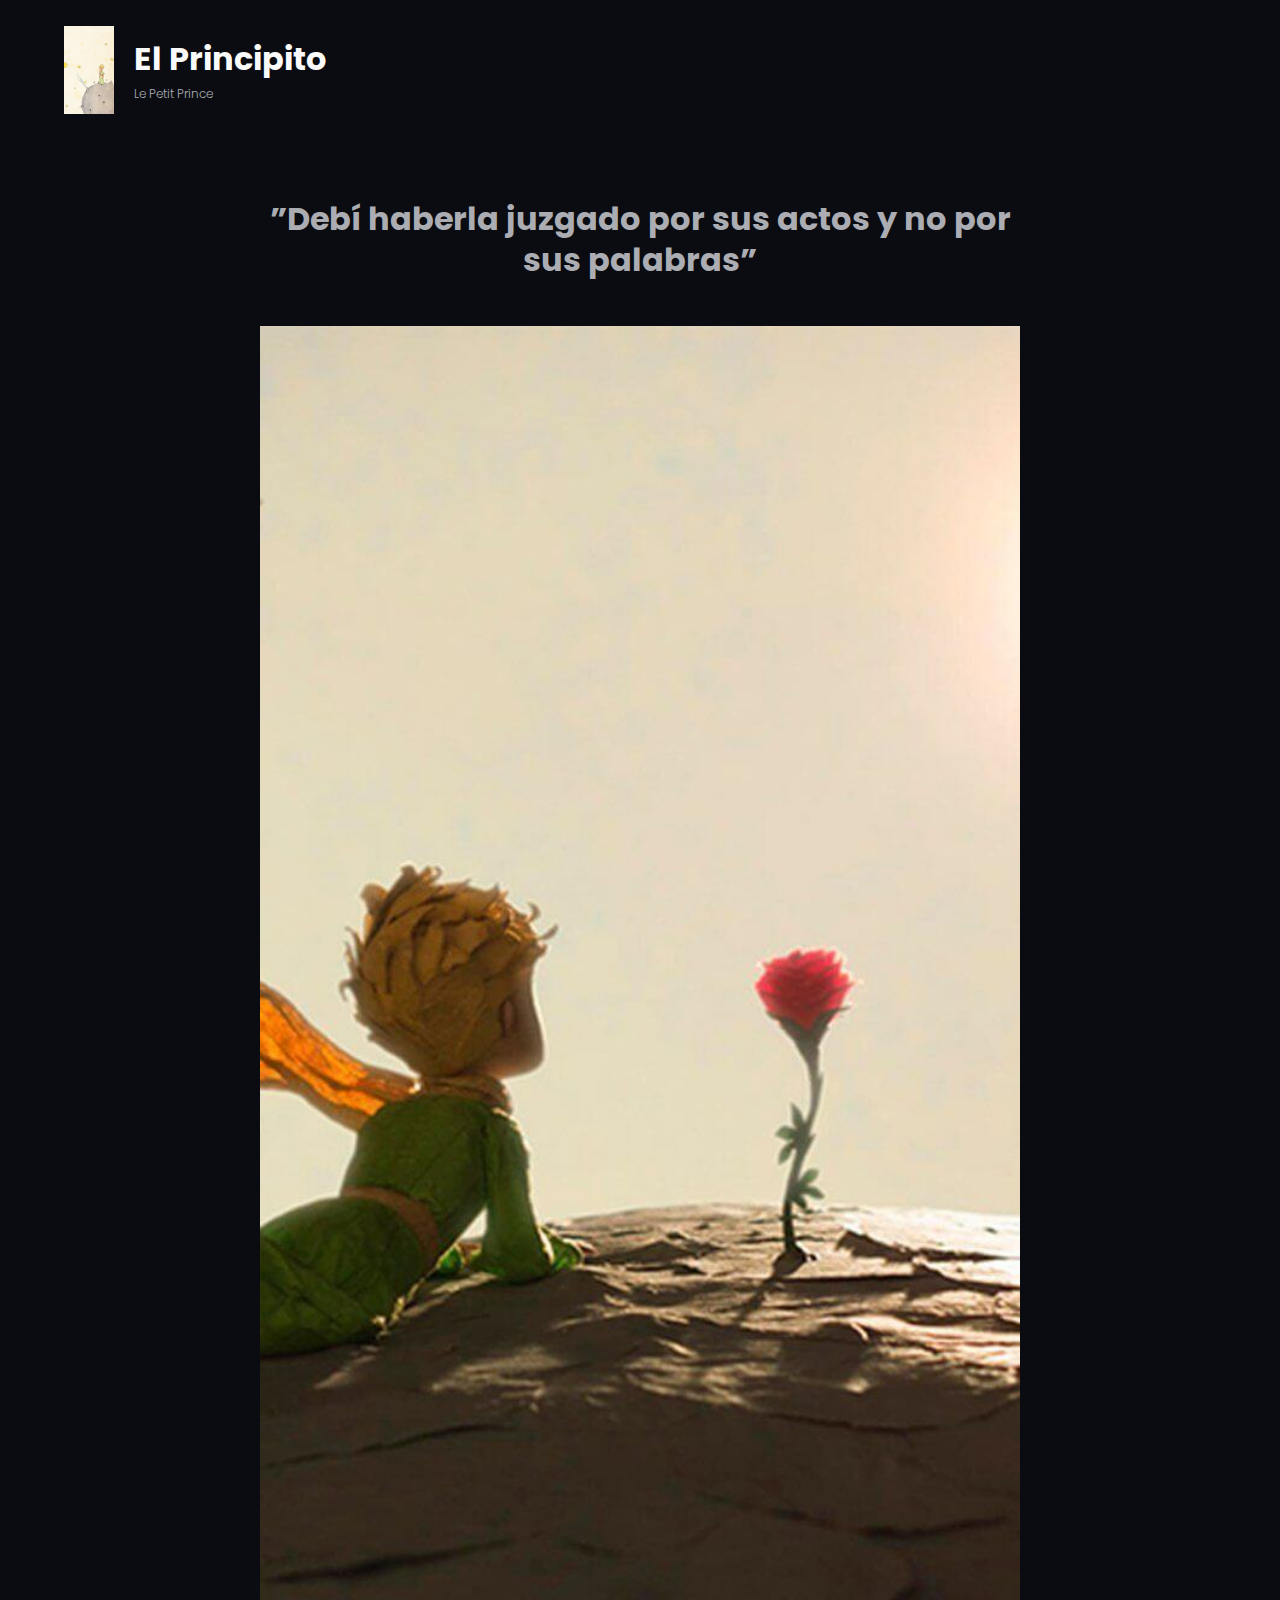
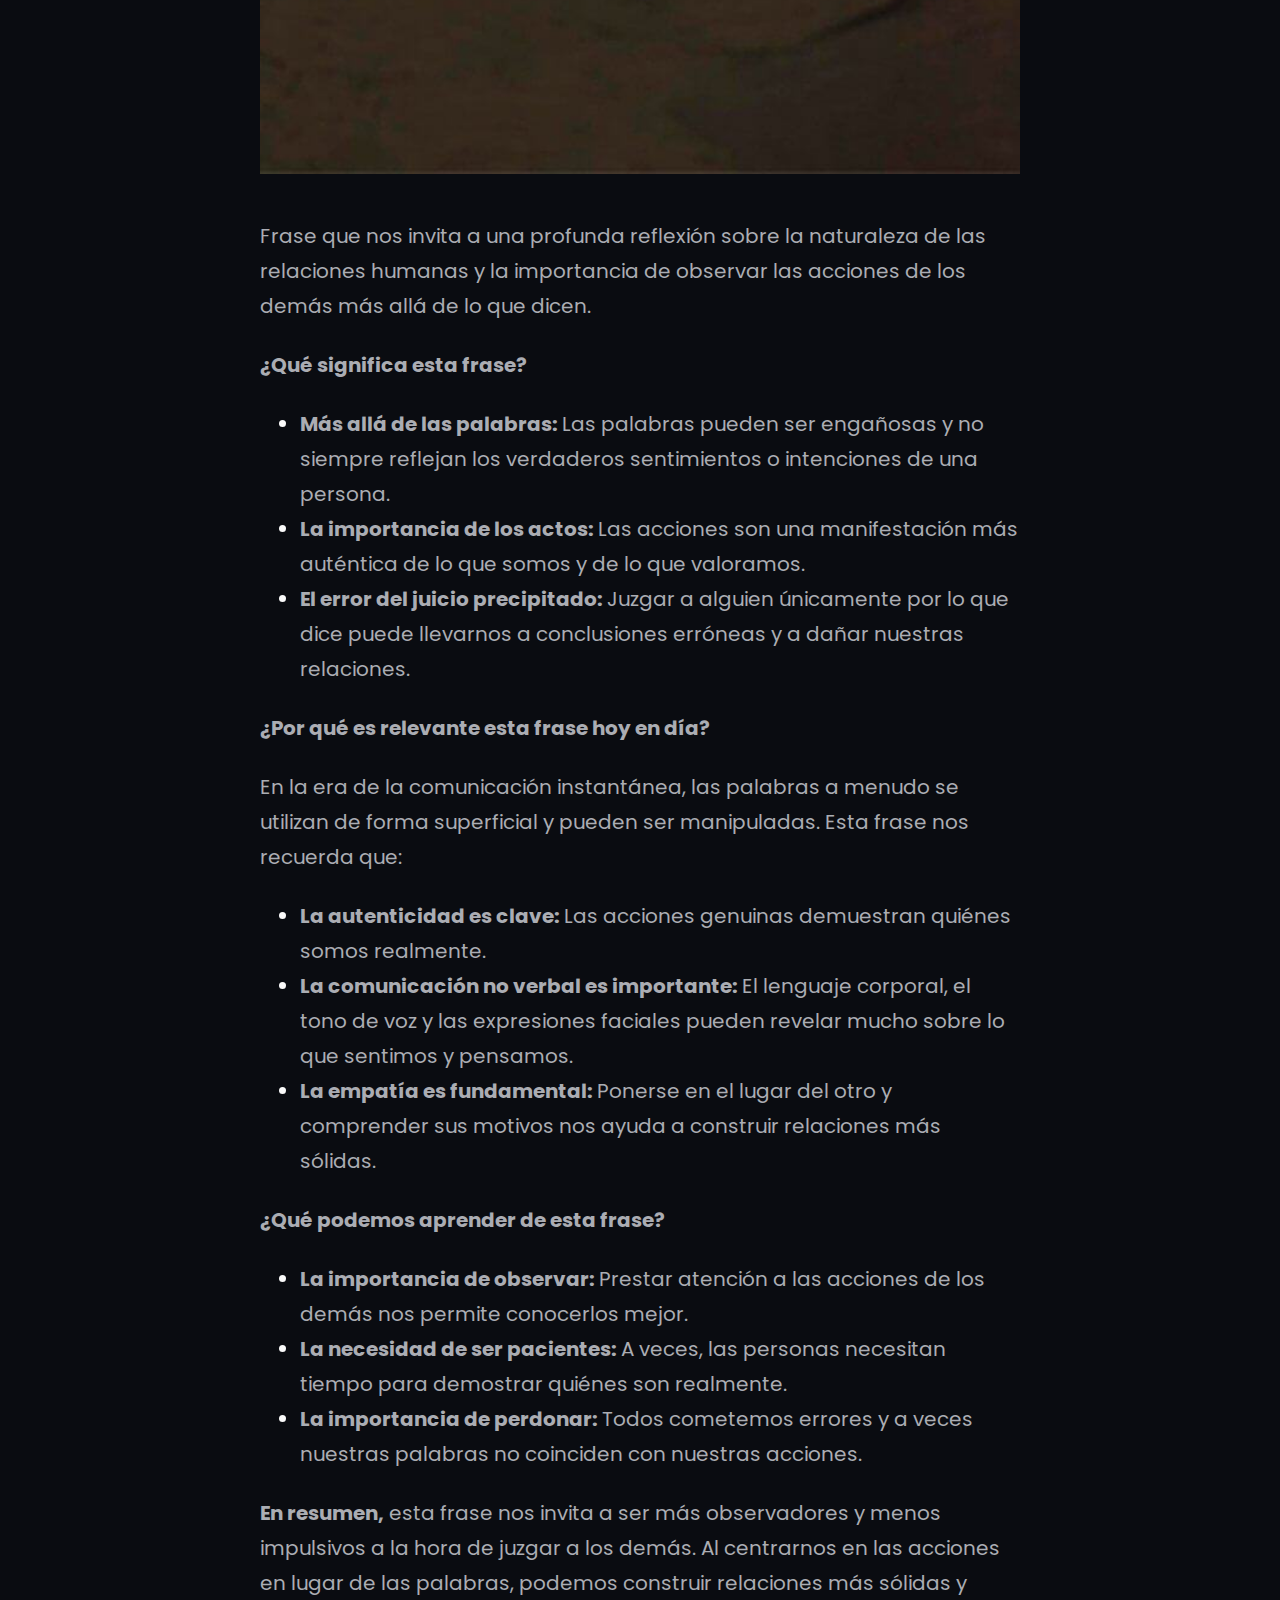
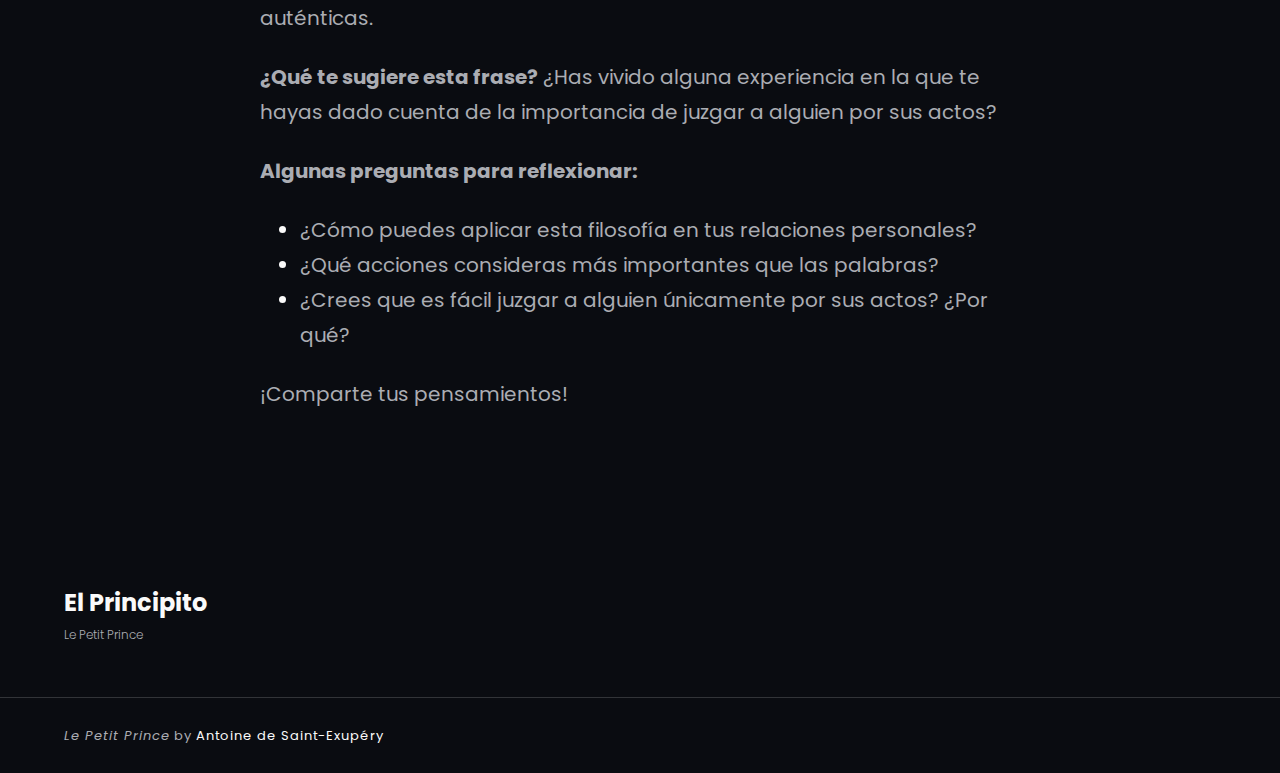
==== commit 59760b8a: "El Principito" ====
--- a/debi-haberla-juzgado-por-sus-actos-y-no-por-sus-palabras/index.html
+++ b/debi-haberla-juzgado-por-sus-actos-y-no-por-sus-palabras/index.html
@@ -5,12 +5,12 @@
 	<meta name="viewport" content="width=device-width, initial-scale=1">
 <meta name="robots" content="max-image-preview:large">
 <title>”Debí haberla juzgado por sus actos y no por sus palabras” &#8211; El Principito</title>
-<link rel="dns-prefetch" href="https://https://galgorium.github.io/ElPrincipito">
-<link rel="alternate" type="application/rss+xml" title="El Principito &raquo; Feed" href="https://https://galgorium.github.io/ElPrincipito/feed/">
-<link rel="alternate" type="application/rss+xml" title="El Principito &raquo; Feed de los comentarios" href="https://https://galgorium.github.io/ElPrincipito/comments/feed/">
-<link rel="alternate" type="application/rss+xml" title="El Principito &raquo; Comentario ”Debí haberla juzgado por sus actos y no por sus palabras” del feed" href="https://https://galgorium.github.io/ElPrincipito/debi-haberla-juzgado-por-sus-actos-y-no-por-sus-palabras/feed/">
+<link rel="dns-prefetch" href="https://galgorium.github.io/ElPrincipito">
+<link rel="alternate" type="application/rss+xml" title="El Principito &raquo; Feed" href="https://galgorium.github.io/ElPrincipito/feed/">
+<link rel="alternate" type="application/rss+xml" title="El Principito &raquo; Feed de los comentarios" href="https://galgorium.github.io/ElPrincipito/comments/feed/">
+<link rel="alternate" type="application/rss+xml" title="El Principito &raquo; Comentario ”Debí haberla juzgado por sus actos y no por sus palabras” del feed" href="https://galgorium.github.io/ElPrincipito/debi-haberla-juzgado-por-sus-actos-y-no-por-sus-palabras/feed/">
 <script>
-window._wpemojiSettings = {"baseUrl":"https:\/\/s.w.org\/images\/core\/emoji\/15.0.3\/72x72\/","ext":".png","svgUrl":"https:\/\/s.w.org\/images\/core\/emoji\/15.0.3\/svg\/","svgExt":".svg","source":{"concatemoji":"https:\/\/https:\/\/galgorium.github.io\/ElPrincipito\/wp-includes\/js\/wp-emoji-release.min.js?ver=6.6.2"}};
+window._wpemojiSettings = {"baseUrl":"https:\/\/s.w.org\/images\/core\/emoji\/15.0.3\/72x72\/","ext":".png","svgUrl":"https:\/\/s.w.org\/images\/core\/emoji\/15.0.3\/svg\/","svgExt":".svg","source":{"concatemoji":"https:\/\/galgorium.github.io\/ElPrincipito\/wp-includes\/js\/wp-emoji-release.min.js?ver=6.6.2"}};
 /*! This file is auto-generated */
 !function(i,n){var o,s,e;function c(e){try{var t={supportTests:e,timestamp:(new Date).valueOf()};sessionStorage.setItem(o,JSON.stringify(t))}catch(e){}}function p(e,t,n){e.clearRect(0,0,e.canvas.width,e.canvas.height),e.fillText(t,0,0);var t=new Uint32Array(e.getImageData(0,0,e.canvas.width,e.canvas.height).data),r=(e.clearRect(0,0,e.canvas.width,e.canvas.height),e.fillText(n,0,0),new Uint32Array(e.getImageData(0,0,e.canvas.width,e.canvas.height).data));return t.every(function(e,t){return e===r[t]})}function u(e,t,n){switch(t){case"flag":return n(e,"🏳️‍⚧️","🏳️​⚧️")?!1:!n(e,"🇺🇳","🇺​🇳")&&!n(e,"🏴󠁧󠁢󠁥󠁮󠁧󠁿","🏴​󠁧​󠁢​󠁥​󠁮​󠁧​󠁿");case"emoji":return!n(e,"🐦‍⬛","🐦​⬛")}return!1}function f(e,t,n){var r="undefined"!=typeof WorkerGlobalScope&&self instanceof WorkerGlobalScope?new OffscreenCanvas(300,150):i.createElement("canvas"),a=r.getContext("2d",{willReadFrequently:!0}),o=(a.textBaseline="top",a.font="600 32px Arial",{});return e.forEach(function(e){o[e]=t(a,e,n)}),o}function t(e){var t=i.createElement("script");t.src=e,t.defer=!0,i.head.appendChild(t)}"undefined"!=typeof Promise&&(o="wpEmojiSettingsSupports",s=["flag","emoji"],n.supports={everything:!0,everythingExceptFlag:!0},e=new Promise(function(e){i.addEventListener("DOMContentLoaded",e,{once:!0})}),new Promise(function(t){var n=function(){try{var e=JSON.parse(sessionStorage.getItem(o));if("object"==typeof e&&"number"==typeof e.timestamp&&(new Date).valueOf()<e.timestamp+604800&&"object"==typeof e.supportTests)return e.supportTests}catch(e){}return null}();if(!n){if("undefined"!=typeof Worker&&"undefined"!=typeof OffscreenCanvas&&"undefined"!=typeof URL&&URL.createObjectURL&&"undefined"!=typeof Blob)try{var e="postMessage("+f.toString()+"("+[JSON.stringify(s),u.toString(),p.toString()].join(",")+"));",r=new Blob([e],{type:"text/javascript"}),a=new Worker(URL.createObjectURL(r),{name:"wpTestEmojiSupports"});return void(a.onmessage=function(e){c(n=e.data),a.terminate(),t(n)})}catch(e){}c(n=f(s,u,p))}t(n)}).then(function(e){for(var t in e)n.supports[t]=e[t],n.supports.everything=n.supports.everything&&n.supports[t],"flag"!==t&&(n.supports.everythingExceptFlag=n.supports.everythingExceptFlag&&n.supports[t]);n.supports.everythingExceptFlag=n.supports.everythingExceptFlag&&!n.supports.flag,n.DOMReady=!1,n.readyCallback=function(){n.DOMReady=!0}}).then(function(){return e}).then(function(){var e;n.supports.everything||(n.readyCallback(),(e=n.source||{}).concatemoji?t(e.concatemoji):e.wpemoji&&e.twemoji&&(t(e.twemoji),t(e.wpemoji)))}))}((window,document),window._wpemojiSettings);
 </script>
@@ -71,27 +71,27 @@
 			width: auto;
 			z-index: 100000;
 		}</style>
-<link rel="stylesheet" id="bizboost-style-css" href="https://https://galgorium.github.io/ElPrincipito/wp-content/themes/bizboost/style.css?ver=1718298565" media="all">
-<link rel="https://api.w.org/" href="https://https://galgorium.github.io/ElPrincipito/wp-json/">
-<link rel="alternate" title="JSON" type="application/json" href="https://https://galgorium.github.io/ElPrincipito/wp-json/wp/v2/posts/74">
-<link rel="EditURI" type="application/rsd+xml" title="RSD" href="https://https://galgorium.github.io/ElPrincipito/xmlrpc.php?rsd">
+<link rel="stylesheet" id="bizboost-style-css" href="https://galgorium.github.io/ElPrincipito/wp-content/themes/bizboost/style.css?ver=1718298565" media="all">
+<link rel="https://api.w.org/" href="https://galgorium.github.io/ElPrincipito/wp-json/">
+<link rel="alternate" title="JSON" type="application/json" href="https://galgorium.github.io/ElPrincipito/wp-json/wp/v2/posts/74">
+<link rel="EditURI" type="application/rsd+xml" title="RSD" href="https://galgorium.github.io/ElPrincipito/xmlrpc.php?rsd">
 <meta name="generator" content="WordPress 6.6.2">
-<link rel="canonical" href="https://https://galgorium.github.io/ElPrincipito/debi-haberla-juzgado-por-sus-actos-y-no-por-sus-palabras/">
-<link rel="shortlink" href="https://https://galgorium.github.io/ElPrincipito/?p=74">
-<link rel="alternate" title="oEmbed (JSON)" type="application/json+oembed" href="https://https://galgorium.github.io/ElPrincipito/wp-json/oembed/1.0/embed?url=http%3A%2F%2Fhttps%3A%2F%2Fhttps%3A%2F%2Fgalgorium.github.io%2FElPrincipito%2Fdebi-haberla-juzgado-por-sus-actos-y-no-por-sus-palabras%2F">
-<link rel="alternate" title="oEmbed (XML)" type="text/xml+oembed" href="https://https://galgorium.github.io/ElPrincipito/wp-json/oembed/1.0/embed?url=http%3A%2F%2Fhttps%3A%2F%2Fhttps%3A%2F%2Fgalgorium.github.io%2FElPrincipito%2Fdebi-haberla-juzgado-por-sus-actos-y-no-por-sus-palabras%2F#038;format=xml">
-<style id="wp-fonts-local">@font-face{font-family:Poppins;font-style:normal;font-weight:300;font-display:fallback;src:url('https://https://galgorium.github.io/ElPrincipito/wp-content/themes/bizboost/assets/fonts/poppins/Poppins-Light.woff2') format('woff2');font-stretch:normal;}
-@font-face{font-family:Poppins;font-style:normal;font-weight:400;font-display:fallback;src:url('https://https://galgorium.github.io/ElPrincipito/wp-content/themes/bizboost/assets/fonts/poppins/Poppins-Regular.woff2') format('woff2');font-stretch:normal;}
-@font-face{font-family:Poppins;font-style:italic;font-weight:400;font-display:fallback;src:url('https://https://galgorium.github.io/ElPrincipito/wp-content/themes/bizboost/assets/fonts/poppins/Poppins-Italic.woff2') format('woff2');font-stretch:normal;}
-@font-face{font-family:Poppins;font-style:normal;font-weight:500;font-display:fallback;src:url('https://https://galgorium.github.io/ElPrincipito/wp-content/themes/bizboost/assets/fonts/poppins/Poppins-Medium.woff2') format('woff2');font-stretch:normal;}
-@font-face{font-family:Poppins;font-style:normal;font-weight:600;font-display:fallback;src:url('https://https://galgorium.github.io/ElPrincipito/wp-content/themes/bizboost/assets/fonts/poppins/Poppins-SemiBold.woff2') format('woff2');font-stretch:normal;}
-@font-face{font-family:Poppins;font-style:normal;font-weight:700;font-display:fallback;src:url('https://https://galgorium.github.io/ElPrincipito/wp-content/themes/bizboost/assets/fonts/poppins/Poppins-Bold.woff2') format('woff2');font-stretch:normal;}
-@font-face{font-family:Poppins;font-style:normal;font-weight:800;font-display:fallback;src:url('https://https://galgorium.github.io/ElPrincipito/wp-content/themes/bizboost/assets/fonts/poppins/Poppins-ExtraBold.woff2') format('woff2');font-stretch:normal;}
-@font-face{font-family:Poppins;font-style:normal;font-weight:900;font-display:fallback;src:url('https://https://galgorium.github.io/ElPrincipito/wp-content/themes/bizboost/assets/fonts/poppins/Poppins-Black.woff2') format('woff2');font-stretch:normal;}</style>
-<link rel="icon" href="https://https://galgorium.github.io/ElPrincipito/wp-content/uploads/2024/06/Le-Petit-Prince-150x150.jpg" sizes="32x32">
-<link rel="icon" href="https://https://galgorium.github.io/ElPrincipito/wp-content/uploads/2024/06/Le-Petit-Prince.jpg" sizes="192x192">
-<link rel="apple-touch-icon" href="https://https://galgorium.github.io/ElPrincipito/wp-content/uploads/2024/06/Le-Petit-Prince.jpg">
-<meta name="msapplication-TileImage" content="https://https://galgorium.github.io/ElPrincipito/wp-content/uploads/2024/06/Le-Petit-Prince.jpg">
+<link rel="canonical" href="https://galgorium.github.io/ElPrincipito/debi-haberla-juzgado-por-sus-actos-y-no-por-sus-palabras/">
+<link rel="shortlink" href="https://galgorium.github.io/ElPrincipito/?p=74">
+<link rel="alternate" title="oEmbed (JSON)" type="application/json+oembed" href="https://galgorium.github.io/ElPrincipito/wp-json/oembed/1.0/embed?url=http%3A%2F%2Fhttps%3A%2F%2Fgalgorium.github.io%2FElPrincipito%2Fdebi-haberla-juzgado-por-sus-actos-y-no-por-sus-palabras%2F">
+<link rel="alternate" title="oEmbed (XML)" type="text/xml+oembed" href="https://galgorium.github.io/ElPrincipito/wp-json/oembed/1.0/embed?url=http%3A%2F%2Fhttps%3A%2F%2Fgalgorium.github.io%2FElPrincipito%2Fdebi-haberla-juzgado-por-sus-actos-y-no-por-sus-palabras%2F#038;format=xml">
+<style id="wp-fonts-local">@font-face{font-family:Poppins;font-style:normal;font-weight:300;font-display:fallback;src:url('https://galgorium.github.io/ElPrincipito/wp-content/themes/bizboost/assets/fonts/poppins/Poppins-Light.woff2') format('woff2');font-stretch:normal;}
+@font-face{font-family:Poppins;font-style:normal;font-weight:400;font-display:fallback;src:url('https://galgorium.github.io/ElPrincipito/wp-content/themes/bizboost/assets/fonts/poppins/Poppins-Regular.woff2') format('woff2');font-stretch:normal;}
+@font-face{font-family:Poppins;font-style:italic;font-weight:400;font-display:fallback;src:url('https://galgorium.github.io/ElPrincipito/wp-content/themes/bizboost/assets/fonts/poppins/Poppins-Italic.woff2') format('woff2');font-stretch:normal;}
+@font-face{font-family:Poppins;font-style:normal;font-weight:500;font-display:fallback;src:url('https://galgorium.github.io/ElPrincipito/wp-content/themes/bizboost/assets/fonts/poppins/Poppins-Medium.woff2') format('woff2');font-stretch:normal;}
+@font-face{font-family:Poppins;font-style:normal;font-weight:600;font-display:fallback;src:url('https://galgorium.github.io/ElPrincipito/wp-content/themes/bizboost/assets/fonts/poppins/Poppins-SemiBold.woff2') format('woff2');font-stretch:normal;}
+@font-face{font-family:Poppins;font-style:normal;font-weight:700;font-display:fallback;src:url('https://galgorium.github.io/ElPrincipito/wp-content/themes/bizboost/assets/fonts/poppins/Poppins-Bold.woff2') format('woff2');font-stretch:normal;}
+@font-face{font-family:Poppins;font-style:normal;font-weight:800;font-display:fallback;src:url('https://galgorium.github.io/ElPrincipito/wp-content/themes/bizboost/assets/fonts/poppins/Poppins-ExtraBold.woff2') format('woff2');font-stretch:normal;}
+@font-face{font-family:Poppins;font-style:normal;font-weight:900;font-display:fallback;src:url('https://galgorium.github.io/ElPrincipito/wp-content/themes/bizboost/assets/fonts/poppins/Poppins-Black.woff2') format('woff2');font-stretch:normal;}</style>
+<link rel="icon" href="https://galgorium.github.io/ElPrincipito/wp-content/uploads/2024/06/Le-Petit-Prince-150x150.jpg" sizes="32x32">
+<link rel="icon" href="https://galgorium.github.io/ElPrincipito/wp-content/uploads/2024/06/Le-Petit-Prince.jpg" sizes="192x192">
+<link rel="apple-touch-icon" href="https://galgorium.github.io/ElPrincipito/wp-content/uploads/2024/06/Le-Petit-Prince.jpg">
+<meta name="msapplication-TileImage" content="https://galgorium.github.io/ElPrincipito/wp-content/uploads/2024/06/Le-Petit-Prince.jpg">
 </head>
 
 <body class="post-template-default single single-post postid-74 single-format-standard wp-custom-logo wp-embed-responsive">
@@ -102,11 +102,11 @@
 <div class="wp-block-group alignwide wp-block-main-header is-layout-constrained wp-block-group-is-layout-constrained">
 <div class="wp-block-group alignfull wp-block-main-header-container is-content-justification-space-between is-layout-flex wp-container-core-group-is-layout-3 wp-block-group-is-layout-flex" style="padding-top:var(--wp--custom--spacing--tiny);padding-bottom:var(--wp--custom--spacing--tiny)">
 <div class="wp-block-group site-identity is-layout-flex wp-container-core-group-is-layout-2 wp-block-group-is-layout-flex">
-<div class="wp-block-site-logo"><a href="https://https://galgorium.github.io/ElPrincipito/" class="custom-logo-link" rel="home"><img width="50" height="88" src="https://https://galgorium.github.io/ElPrincipito/wp-content/uploads/2024/06/Le-Petit-Prince.jpg" class="custom-logo" alt="El Principito" decoding="async" srcset="https://https://galgorium.github.io/ElPrincipito/wp-content/uploads/2024/06/Le-Petit-Prince.jpg 736w, https://https://galgorium.github.io/ElPrincipito/wp-content/uploads/2024/06/Le-Petit-Prince-169x300.jpg 169w, https://https://galgorium.github.io/ElPrincipito/wp-content/uploads/2024/06/Le-Petit-Prince-576x1024.jpg 576w" sizes="(max-width: 50px) 100vw, 50px"></a></div>
+<div class="wp-block-site-logo"><a href="https://galgorium.github.io/ElPrincipito/" class="custom-logo-link" rel="home"><img width="50" height="88" src="https://galgorium.github.io/ElPrincipito/wp-content/uploads/2024/06/Le-Petit-Prince.jpg" class="custom-logo" alt="El Principito" decoding="async" srcset="https://galgorium.github.io/ElPrincipito/wp-content/uploads/2024/06/Le-Petit-Prince.jpg 736w, https://galgorium.github.io/ElPrincipito/wp-content/uploads/2024/06/Le-Petit-Prince-169x300.jpg 169w, https://galgorium.github.io/ElPrincipito/wp-content/uploads/2024/06/Le-Petit-Prince-576x1024.jpg 576w" sizes="(max-width: 50px) 100vw, 50px"></a></div>
 
 
 <div class="wp-block-group is-layout-flow wp-block-group-is-layout-flow">
-<h1 class="wp-block-site-title"><a href="https://https://galgorium.github.io/ElPrincipito/" target="_self" rel="home">El Principito</a></h1>
+<h1 class="wp-block-site-title"><a href="https://galgorium.github.io/ElPrincipito/" target="_self" rel="home">El Principito</a></h1>
 
 <p style="margin-top:0;" class="wp-block-site-tagline">Le Petit Prince</p>
 </div>
@@ -124,7 +124,7 @@
 
 
 
-<div class="wp-block-group is-layout-constrained wp-block-group-is-layout-constrained"><figure style="margin-bottom:var(--wp--custom--spacing--wp-comment-vertical);" class="wp-block-post-featured-image"><img width="630" height="1200" src="https://https://galgorium.github.io/ElPrincipito/wp-content/uploads/2024/06/Le-Petit-Prince-by-Fabiana-Araujo.jpg" class="attachment-post-thumbnail size-post-thumbnail wp-post-image" alt="" style="object-fit:cover;" decoding="async" fetchpriority="high" srcset="https://https://galgorium.github.io/ElPrincipito/wp-content/uploads/2024/06/Le-Petit-Prince-by-Fabiana-Araujo.jpg 630w, https://https://galgorium.github.io/ElPrincipito/wp-content/uploads/2024/06/Le-Petit-Prince-by-Fabiana-Araujo-158x300.jpg 158w, https://https://galgorium.github.io/ElPrincipito/wp-content/uploads/2024/06/Le-Petit-Prince-by-Fabiana-Araujo-538x1024.jpg 538w" sizes="(max-width: 630px) 100vw, 630px"></figure></div>
+<div class="wp-block-group is-layout-constrained wp-block-group-is-layout-constrained"><figure style="margin-bottom:var(--wp--custom--spacing--wp-comment-vertical);" class="wp-block-post-featured-image"><img width="630" height="1200" src="https://galgorium.github.io/ElPrincipito/wp-content/uploads/2024/06/Le-Petit-Prince-by-Fabiana-Araujo.jpg" class="attachment-post-thumbnail size-post-thumbnail wp-post-image" alt="" style="object-fit:cover;" decoding="async" fetchpriority="high" srcset="https://galgorium.github.io/ElPrincipito/wp-content/uploads/2024/06/Le-Petit-Prince-by-Fabiana-Araujo.jpg 630w, https://galgorium.github.io/ElPrincipito/wp-content/uploads/2024/06/Le-Petit-Prince-by-Fabiana-Araujo-158x300.jpg 158w, https://galgorium.github.io/ElPrincipito/wp-content/uploads/2024/06/Le-Petit-Prince-by-Fabiana-Araujo-538x1024.jpg 538w" sizes="(max-width: 630px) 100vw, 630px"></figure></div>
 
 
 <div class="entry-content wp-block-post-content is-layout-constrained wp-block-post-content-is-layout-constrained">
@@ -240,7 +240,7 @@
 <div class="wp-block-columns wp-block-footer-widget-area-columns is-layout-flex wp-container-core-columns-is-layout-1 wp-block-columns-is-layout-flex">
 <div class="wp-block-column wp-block-widget is-layout-flow wp-block-column-is-layout-flow">
 <div class="wp-block-group is-layout-flow wp-container-core-group-is-layout-10 wp-block-group-is-layout-flow">
-<h1 class="wp-block-site-title"><a href="https://https://galgorium.github.io/ElPrincipito/" target="_self" rel="home">El Principito</a></h1>
+<h1 class="wp-block-site-title"><a href="https://galgorium.github.io/ElPrincipito/" target="_self" rel="home">El Principito</a></h1>
 
 <p class="wp-block-site-tagline">Le Petit Prince</p>
 </div>
@@ -299,7 +299,7 @@
 		// Inject the skip link.
 		sibling.parentElement.insertBefore( skipLink, sibling );
 	}() );</script>
-<script src="https://https://galgorium.github.io/ElPrincipito/wp-content/themes/bizboost/assets/js/custom.js?ver=1718298565" id="bizboost-script-js"></script>
+<script src="https://galgorium.github.io/ElPrincipito/wp-content/themes/bizboost/assets/js/custom.js?ver=1718298565" id="bizboost-script-js"></script>
 <svg style="position: absolute; width: 0; height: 0; overflow: hidden;" version="1.1" xmlns="http://www.w3.org/2000/svg" xmlns:xlink="http://www.w3.org/1999/xlink">
 <defs>
 <symbol id="icon-behance" viewbox="0 0 37 32">
